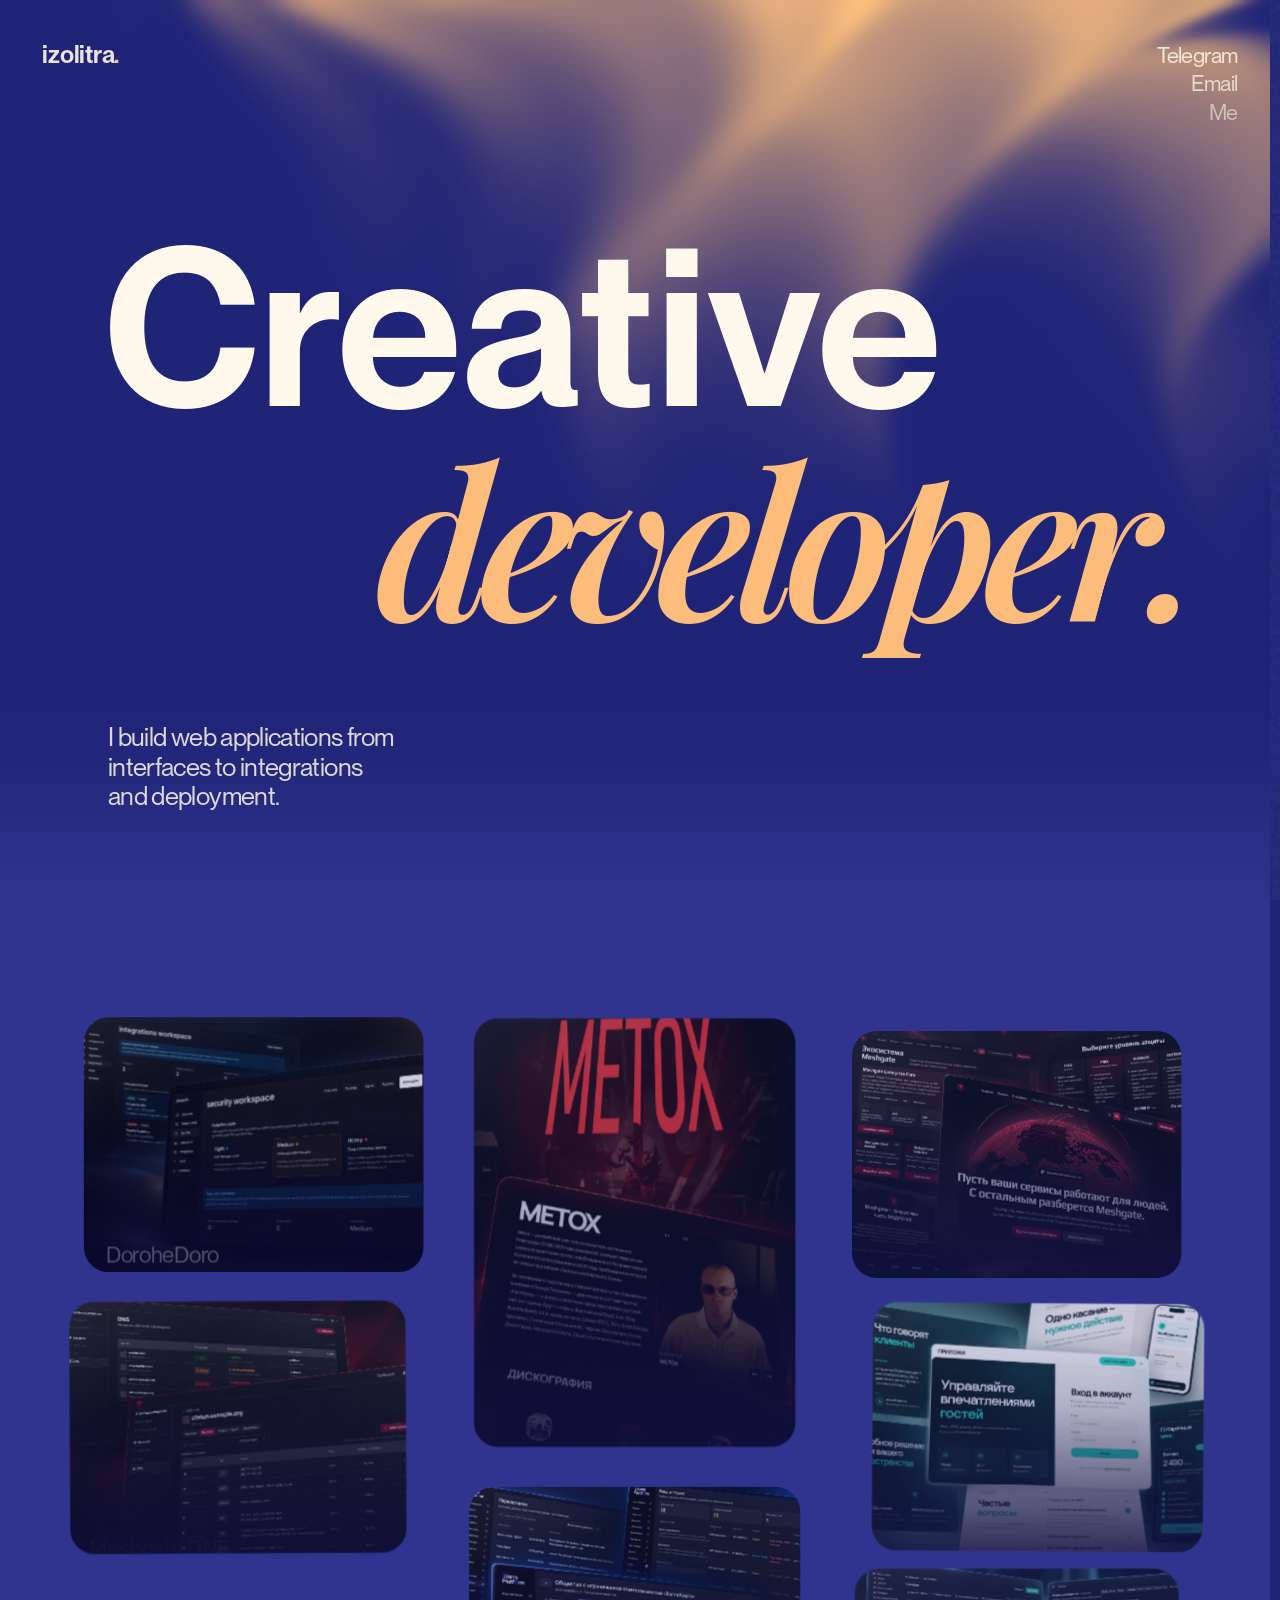
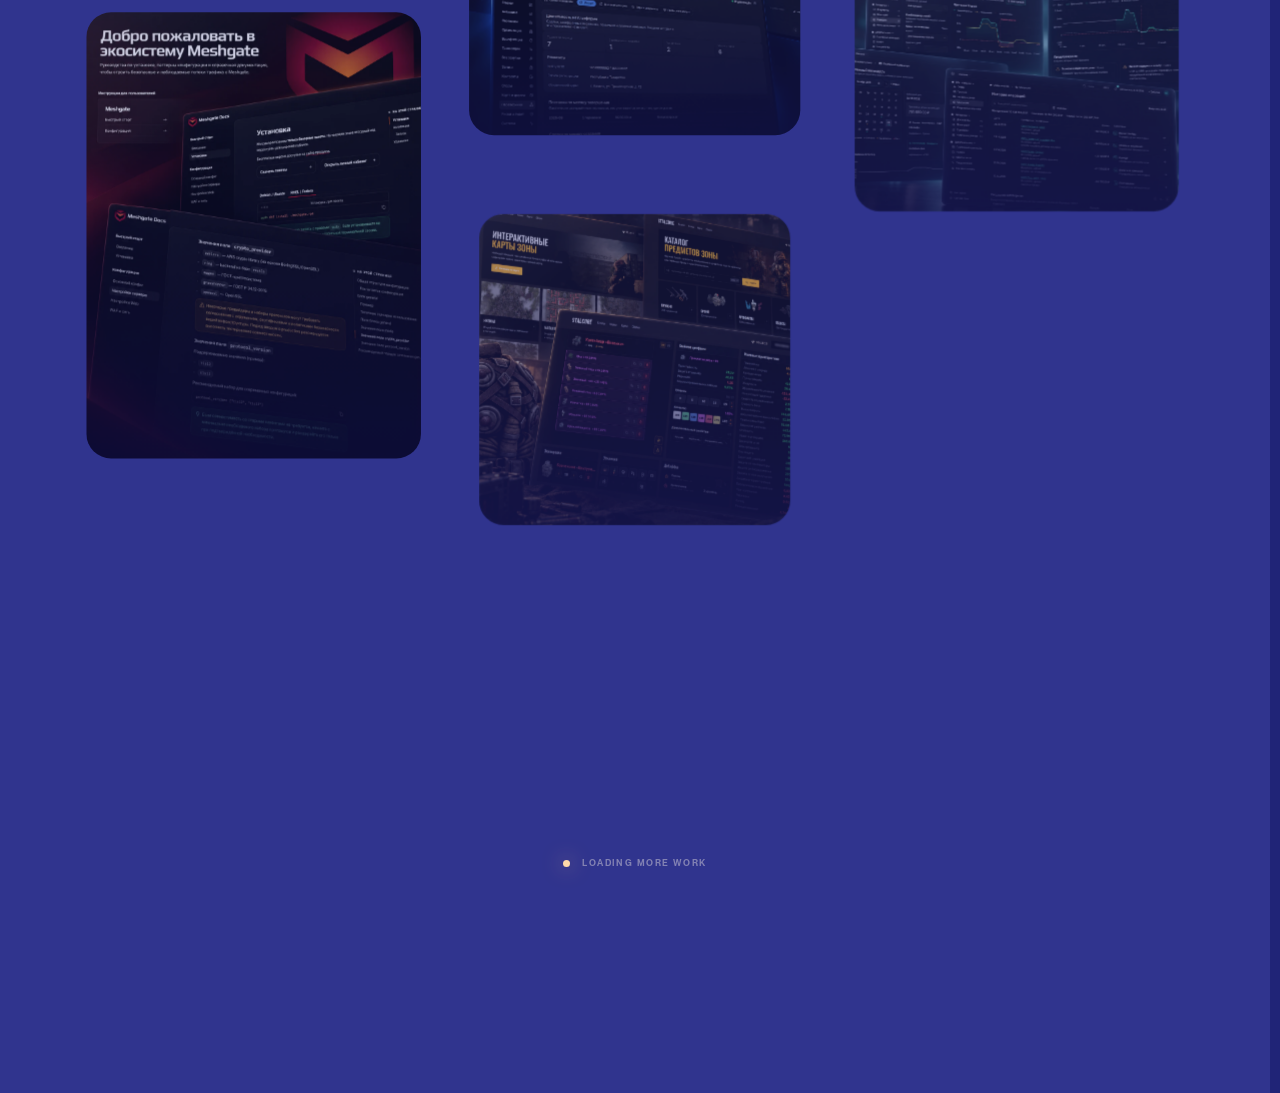
==== index.html @ 6b130da2 "Update portfolio" ====
<!DOCTYPE html><html lang="en" data-theme="electric" class="ppneuemontreal_38986345-module__sjLx-G__variable playfair_display_5042e436-module__AAH8Pq__variable h-full bg-[var(--color-hero-background)] text-[var(--color-body-text)] antialiased [scrollbar-gutter:stable] [font-family:var(--font-pp-neue-montreal),Arial,sans-serif]"><head><meta charSet="utf-8"/><meta name="viewport" content="width=device-width, initial-scale=1, viewport-fit=cover"/><link rel="preload" href="/_next/static/media/35161b7740c25d33-s.p.0izitdbyxo4j2.woff2" as="font" crossorigin="" type="font/woff2"/><link rel="preload" href="/_next/static/media/70e3db2de7f94926-s.p.39pl-v7c3qrze.woff2" as="font" crossorigin="" type="font/woff2"/><link rel="preload" href="/_next/static/media/PPNeueMontreal_Regular-s.p.27e8_0-jh6uhl.otf" as="font" crossorigin="" type="font/otf"/><link rel="preload" href="/_next/static/media/PPNeueMontreal_Semibold-s.p.21-mvfyq346aq.otf" as="font" crossorigin="" type="font/otf"/><link rel="stylesheet" href="/_next/static/chunks/35f-9u5_dv7sr.css" data-precedence="next"/><link rel="stylesheet" href="/_next/static/chunks/1ae_goxzy9fo_.css" data-precedence="next"/><link rel="preload" as="script" fetchPriority="low" href="/_next/static/chunks/0iq1i69206cyl.js"/><script src="/_next/static/chunks/27jktro2p5rq9.js" async=""></script><script src="/_next/static/chunks/082obv3v03b-9.js" async=""></script><script src="/_next/static/chunks/3peubv2924kx4.js" async=""></script><script src="/_next/static/chunks/turbopack-2lg1g6kbsfm0x.js" async=""></script><script src="/_next/static/chunks/1apdz4m9qkvf7.js" async=""></script><script src="/_next/static/chunks/1r31ijps__dlw.js" async=""></script><script src="/_next/static/chunks/14mrh2-p_w84d.js" async=""></script><script src="/_next/static/chunks/3lc1lsztnzqy-.js" async=""></script><meta name="next-size-adjust" content=""/><title>izolitra</title><meta name="description" content="WebGL2 liquid wave portfolio"/><meta property="og:title" content="izolitra"/><meta property="og:description" content="WebGL2 liquid wave portfolio"/><meta property="og:site_name" content="izolitra"/><meta property="og:image" content="https://izolitra.github.io/opengraph.png"/><meta property="og:image:width" content="1731"/><meta property="og:image:height" content="909"/><meta property="og:image:alt" content="izolitra — Creative developer"/><meta property="og:type" content="website"/><meta name="twitter:card" content="summary_large_image"/><meta name="twitter:title" content="izolitra"/><meta name="twitter:description" content="WebGL2 liquid wave portfolio"/><meta name="twitter:image" content="https://izolitra.github.io/opengraph.png"/><link rel="icon" href="/favicon.ico?favicon.3dc3qcfn6zd1x.ico" sizes="48x48" type="image/x-icon"/><script>
  (() => {
    const themes = ["graphite", "obsidian", "ember", "radioactive", "lagoon", "electric"];
    let theme = "electric";

    try {
      const storedTheme = window.localStorage.getItem("portfolio-theme");
      if (storedTheme && themes.includes(storedTheme)) theme = storedTheme;
    } catch {}

    document.documentElement.dataset.theme = theme;
  })();
</script><script id="yandex-metrika">
  (function(m,e,t,r,i,k,a){
    m[i]=m[i]||function(){(m[i].a=m[i].a||[]).push(arguments)};
    m[i].l=1*new Date();
    for (var j = 0; j < document.scripts.length; j++) {
      if (document.scripts[j].src === r) return;
    }
    k=e.createElement(t),a=e.getElementsByTagName(t)[0],k.async=1,k.src=r,a.parentNode.insertBefore(k,a)
  })(window, document, 'script', 'https://mc.yandex.ru/metrika/tag.js?id=113701196', 'ym');

  ym(113701196, 'init', {
    ssr: true,
    webvisor: true,
    clickmap: true,
    accurateTrackBounce: true,
    trackLinks: true
  });
</script><script src="/_next/static/chunks/0cz1d0mv5g_q7.js" noModule=""></script></head><body class="m-0 min-h-full overflow-x-hidden bg-[var(--color-page-background)]"><div hidden=""><!--$--><!--/$--></div><noscript><div><img src="https://mc.yandex.ru/watch/113701196" style="position:absolute;left:-9999px" alt=""/></div></noscript><!--$!--><template data-dgst="BAILOUT_TO_CLIENT_SIDE_RENDERING"></template><!--/$--><div class="pointer-events-none fixed inset-0 z-0 bg-[url(&#x27;/noise.svg&#x27;)] opacity-10 mix-blend-overlay" aria-hidden="true"></div><main class="relative z-0 "><section id="top" class="hero relative block! overflow-hidden bg-[var(--color-hero-background)] p-0! min-h-svh"><canvas id="liquid-gradient" class="pointer-events-none absolute inset-0 z-0 block h-full w-full max-[767px]:inset-auto max-[767px]:top-0 max-[767px]:left-1/2 max-[767px]:h-full max-[767px]:w-[max(100%,125svh)] max-[767px]:-translate-x-1/2" aria-hidden="true"></canvas><div aria-hidden="true" class="pointer-events-none absolute inset-x-0 bottom-0 z-[1] h-[clamp(140px,22vh,240px)]" style="background:linear-gradient(to bottom, transparent 0%, color-mix(in srgb, var(--color-page-background) 35%, transparent) 45%, var(--color-page-background) 100%)"></div><header class="theme-vt-header fixed inset-x-0 top-0 z-[100] flex items-start justify-between gap-4 pt-[max(clamp(24px,3.3vw,58px),calc(env(safe-area-inset-top)_+_10px))] pr-[max(clamp(22px,3.3vw,58px),calc(env(safe-area-inset-right)_+_10px))] pb-[clamp(24px,3.3vw,58px)] pl-[max(clamp(22px,3.3vw,58px),calc(env(safe-area-inset-left)_+_10px))] max-[640px]:pt-[max(18px,calc(env(safe-area-inset-top)_+_10px))] max-[640px]:pr-[max(18px,calc(env(safe-area-inset-right)_+_10px))] max-[640px]:pb-[18px] max-[640px]:pl-[max(18px,calc(env(safe-area-inset-left)_+_10px))] max-[420px]:pt-[max(14px,calc(env(safe-area-inset-top)_+_10px))] max-[420px]:pr-[max(14px,calc(env(safe-area-inset-right)_+_10px))] max-[420px]:pb-[14px] max-[420px]:pl-[max(14px,calc(env(safe-area-inset-left)_+_10px))]"><a aria-label="izolitra — back to top" class="   relative z-[1]   inline-flex items-start   whitespace-nowrap      [font-family:var(--font-pp-neue-montreal)]   text-[clamp(23px,1.9vw,29px)]   max-[767px]:text-[25px]   font-semibold   leading-[1.05]   tracking-[-0.01em]   text-[var(--color-foreground-90)]      no-underline   [-webkit-tap-highlight-color:transparent]      focus-visible:rounded-sm   focus-visible:outline-2   focus-visible:outline-offset-[6px]   focus-visible:outline-[var(--color-brand-focus)]   " href="#top"><span>izolitra</span><span class="text-[var(--color-accent)]">.</span></a><nav aria-label="Navigation and contact" class="relative z-[1] ml-auto grid w-max grid-cols-[max-content] justify-items-end gap-y-[2px] text-right"><a href="https://t.me/izolitra" target="_blank" rel="noopener noreferrer" aria-label="Telegram: @izolitra" class="   hero-contact-link   block w-max justify-self-end p-0 text-right      [font-family:var(--font-pp-neue-montreal)]   text-[clamp(21px,1.7vw,26px)]   max-[767px]:text-[23px]   font-normal   leading-[1.12]   tracking-[-0.025em]   text-[var(--color-foreground-90)]      transition-colors duration-300   hover:text-[var(--color-foreground)]      focus-visible:text-[var(--color-foreground)]   focus-visible:outline-2   focus-visible:outline-offset-4   focus-visible:outline-[var(--color-accent)]   "><span class="hero-contact-word relative inline-block">Telegram</span></a><div class="relative w-max justify-self-end"><span aria-hidden="true" class="pointer-events-none invisible absolute inset-y-0 right-[calc(100%+12px)] flex w-max items-center gap-1.5 whitespace-nowrap opacity-0 [font-family:var(--font-pp-neue-montreal)] text-[clamp(19px,1.5vw,23px)] font-normal leading-[1.12] tracking-[-0.025em] text-[var(--color-foreground-90)] max-[767px]:text-[21px]">Copied<svg aria-hidden="true" class="size-[18px] shrink-0 text-[#59d98e]" viewBox="0 0 24 24" fill="none"><path d="M4.5 12.5 9.5 17.5 19.5 6.5" stroke="currentColor" stroke-width="2.5" stroke-linecap="round" stroke-linejoin="round"></path></svg></span><button type="button" aria-label="Copy email yaroslavkurinnoy@mail.ru" class="   hero-contact-link   block w-max cursor-pointer   justify-self-end p-0 text-right      [font-family:var(--font-pp-neue-montreal)]   text-[clamp(21px,1.7vw,26px)]   max-[767px]:text-[23px]   font-normal   leading-[1.12]   tracking-[-0.025em]   text-[var(--color-foreground-90)]      transition-colors duration-300   hover:text-[var(--color-foreground)]      focus-visible:text-[var(--color-foreground)]   focus-visible:outline-2   focus-visible:outline-offset-4   focus-visible:outline-[var(--color-accent)]   "><span class="hero-contact-word relative inline-block">Email</span><span role="status" class="sr-only"></span></button></div><a class="   hero-contact-link   block w-max cursor-pointer   justify-self-end p-0 text-right      [font-family:var(--font-pp-neue-montreal)]   text-[clamp(21px,1.7vw,26px)]   max-[767px]:text-[23px]   font-normal   leading-[1.12]   tracking-[-0.025em]   text-[var(--color-foreground-90)]      transition-colors duration-300   hover:text-[var(--color-foreground)]      focus-visible:text-[var(--color-foreground)]   focus-visible:outline-2   focus-visible:outline-offset-4   focus-visible:outline-[var(--color-accent)]   " href="/me"><span class="hero-contact-word relative inline-block">Me</span></a></nav></header><style>
            .hero-contact-word::after { content: ""; position: absolute; right: 0; bottom: 0; left: 0; height: 1px; background: var(--color-accent); transform: scaleX(0); transform-origin: left center; transition: transform 300ms ease; pointer-events: none; }
            .hero-contact-link:hover .hero-contact-word::after,
            .hero-contact-link:focus-visible .hero-contact-word::after { transform: scaleX(1); }
            @media (prefers-reduced-motion: reduce) { .hero-contact-word::after { transition: none; } }
            @media (max-width: 767px) {
              .theme-vt-header a, .theme-vt-header button, .theme-trigger { text-shadow: 0 0 20px rgb(var(--rgb-shadow) / 0.5), 0 0 40px rgb(var(--rgb-shadow) / 0.25); }
              .me-page .me-intro { text-shadow: 0 2px 24px rgb(var(--rgb-shadow) / 0.28), 0 0 44px rgb(var(--rgb-shadow) / 0.16); }
              .theme-trigger svg { filter: drop-shadow(0 0 12px rgb(var(--rgb-shadow) / 0.45)); }
            }
          </style><div class="theme-vt-hero-copy pointer-events-none absolute inset-0 z-20 h-svh w-full text-left hero-short:relative hero-short:inset-auto hero-short:flex hero-short:h-auto hero-short:min-h-svh hero-short:flex-col hero-short:px-[6%] hero-short:pt-[max(110px,calc(env(safe-area-inset-top)_+_96px))] hero-short:pb-12"><h1 class="absolute inset-0 m-0 font-bold leading-[0.96] select-none max-[640px]:text-center hero-short:relative hero-short:inset-auto hero-short:mt-5 hero-short:flex hero-short:w-full hero-short:flex-col hero-short:items-center"><span class="absolute top-[23%] left-[8.1%] block whitespace-nowrap text-[clamp(94px,17.25vw,253px)] font-semibold leading-[1.09] text-[var(--color-heading)] min-[641px]:max-[1023px]:text-[clamp(129px,17.25vw,184px)] max-[640px]:top-[31%] max-[640px]:left-1/2 max-[640px]:-translate-x-1/2 max-[640px]:text-[clamp(56px,19vw,114px)] hero-short:relative hero-short:top-auto hero-short:left-auto hero-short:translate-x-0 hero-short:text-[clamp(56px,18vw,110px)]"><span class="block">Creative</span></span><em class="absolute top-[47.5%] right-[5.1%] block whitespace-nowrap px-[0.08em] pb-[0.10em] text-[clamp(90px,16.1vw,242px)] font-semibold italic leading-[1.05] tracking-[-0.062em] text-[var(--color-accent)] [font-family:var(--font-playfair)] min-[641px]:max-[1023px]:text-[clamp(123px,16.1vw,173px)] max-[640px]:top-[calc(31%_+_21vw)] max-[640px]:right-auto max-[640px]:left-1/2 max-[640px]:-translate-x-1/2 max-[640px]:text-[clamp(72px,21vw,129px)] hero-short:relative hero-short:top-auto hero-short:right-auto hero-short:left-auto hero-short:mt-[-0.12em] hero-short:self-center hero-short:translate-x-0 hero-short:text-[clamp(58px,16vw,100px)]"><span class="block">developer.</span></em></h1><p class="   absolute bottom-[10%] left-[8.5%] z-20 m-0   max-w-[min(360px,82vw)]      [font-family:var(--font-pp-neue-montreal)]   text-[clamp(23px,2vw,28px)]   font-normal   leading-[1.16]   tracking-[-0.025em]   text-[var(--color-foreground-90)]   [text-wrap:balance]      max-[640px]:top-[calc(31%_+_48vw)]   max-[640px]:bottom-auto   max-[640px]:left-1/2   max-[640px]:w-[min(320px,82vw)]   max-[640px]:-translate-x-1/2   max-[640px]:text-center   max-[640px]:text-[clamp(23px,5.8vw,28px)]   max-[640px]:leading-[1.2]      hero-short:relative   hero-short:top-auto   hero-short:bottom-auto   hero-short:left-auto   hero-short:mt-4   hero-short:w-[min(320px,82vw)]   hero-short:self-center   hero-short:translate-x-0   hero-short:text-center   "><span class="block">I build web applications from interfaces to integrations and deployment.</span></p></div></section><section id="showcase" class="theme-vt-showcase relative z-0 isolate w-full overflow-clip bg-[var(--color-page-background)] px-[clamp(24px,6vw,112px)] pt-[clamp(64px,8vw,128px)] pb-[120px] max-[1023px]:px-[clamp(20px,4vw,40px)] max-[1023px]:pt-[clamp(64px,9vw,92px)] max-[1023px]:pb-20 max-[640px]:px-3.5 max-[640px]:pt-14 max-[640px]:pb-16"><div class="relative z-[1] mx-auto flex w-full max-w-[1380px] flex-row items-start gap-[clamp(18px,2.2vw,34px)] max-[1023px]:gap-[clamp(16px,3vw,26px)] max-[640px]:flex-col max-[640px]:gap-4"><div class="flex w-0 min-w-0 flex-1 flex-col gap-[clamp(18px,2.2vw,34px)] max-[1023px]:gap-[clamp(16px,3vw,26px)] max-[640px]:w-full max-[640px]:flex-none max-[640px]:gap-4"><article class="group block w-full max-w-full cursor-pointer select-none focus-visible:outline-2 focus-visible:outline-offset-[6px] focus-visible:outline-[var(--color-accent-focus)] motion-reduce:translate-y-0! motion-reduce:rotate-0! motion-reduce:scale-100! motion-reduce:opacity-100!" data-showcase-card="true" data-side="left" role="button" tabindex="0" aria-label="Открыть галерею проекта «DoroheDoro»"><div class="transition-transform duration-300 ease-out group-hover:scale-[1.02] group-active:scale-[0.98] motion-reduce:transform-none motion-reduce:transition-none"><div data-showcase-media="true" class="relative isolate w-full min-w-0 overflow-hidden rounded-[clamp(14px,1.5vw,26px)] bg-[var(--color-media-background)] shadow-[var(--shadow-card)] [transform-origin:50%_100%] motion-reduce:transform-none! motion-reduce:[clip-path:none]! max-[640px]:rounded-[18px] aspect-[4/3]"><div aria-hidden="true" class="animate-pulse bg-[color-mix(in_srgb,var(--color-media-background)_82%,var(--color-foreground)_18%)] pointer-events-none absolute inset-0 z-0 rounded-[inherit] transition-opacity duration-500 opacity-100"></div><img alt="" draggable="false" loading="lazy" decoding="async" data-nimg="fill" class="z-0 object-cover saturate-[0.82] contrast-[1.06] transition-[opacity,filter] duration-700 ease-[cubic-bezier(0.2,0.8,0.2,1)] group-hover:saturate-100 group-hover:contrast-[1.02] motion-reduce:transition-none opacity-0" style="position:absolute;height:100%;width:100%;left:0;top:0;right:0;bottom:0;color:transparent" src="/showcase/hack/banner.webp"/><div class="pointer-events-none absolute inset-0 z-[1] bg-[image:var(--gradient-card-highlight)]"></div><div class="pointer-events-none absolute inset-0 z-[1] bg-[image:var(--gradient-card-shade)]"></div><div data-showcase-content="true" class="pointer-events-none absolute inset-x-0 bottom-0 z-[2] p-[clamp(20px,2.5vw,40px)] max-[1023px]:p-[clamp(18px,3vw,28px)] max-[640px]:p-5 motion-reduce:transform-none! motion-reduce:opacity-100!"><h3 class="m-0 max-w-[14ch] [font-family:var(--font-pp-neue-montreal)] text-[clamp(21px,1.7vw,26px)] font-normal leading-[1.12] tracking-[-0.025em] text-[var(--color-foreground)] [text-shadow:var(--shadow-card-title)] max-[767px]:text-[23px]">DoroheDoro</h3></div></div></div></article><article class="group block w-full max-w-full cursor-pointer select-none focus-visible:outline-2 focus-visible:outline-offset-[6px] focus-visible:outline-[var(--color-accent-focus)] motion-reduce:translate-y-0! motion-reduce:rotate-0! motion-reduce:scale-100! motion-reduce:opacity-100!" data-showcase-card="true" data-side="left" role="button" tabindex="0" aria-label="Открыть галерею проекта «Meshgate DNS»"><div class="transition-transform duration-300 ease-out group-hover:scale-[1.02] group-active:scale-[0.98] motion-reduce:transform-none motion-reduce:transition-none"><div data-showcase-media="true" class="relative isolate w-full min-w-0 overflow-hidden rounded-[clamp(14px,1.5vw,26px)] bg-[var(--color-media-background)] shadow-[var(--shadow-card)] [transform-origin:50%_100%] motion-reduce:transform-none! motion-reduce:[clip-path:none]! max-[640px]:rounded-[18px] aspect-[4/3]"><div aria-hidden="true" class="animate-pulse bg-[color-mix(in_srgb,var(--color-media-background)_82%,var(--color-foreground)_18%)] pointer-events-none absolute inset-0 z-0 rounded-[inherit] transition-opacity duration-500 opacity-100"></div><img alt="" draggable="false" loading="lazy" decoding="async" data-nimg="fill" class="z-0 object-cover saturate-[0.82] contrast-[1.06] transition-[opacity,filter] duration-700 ease-[cubic-bezier(0.2,0.8,0.2,1)] group-hover:saturate-100 group-hover:contrast-[1.02] motion-reduce:transition-none opacity-0" style="position:absolute;height:100%;width:100%;left:0;top:0;right:0;bottom:0;color:transparent" src="/showcase/MeshgateLK/banner.webp"/><div class="pointer-events-none absolute inset-0 z-[1] bg-[image:var(--gradient-card-highlight)]"></div><div class="pointer-events-none absolute inset-0 z-[1] bg-[image:var(--gradient-card-shade)]"></div><div data-showcase-content="true" class="pointer-events-none absolute inset-x-0 bottom-0 z-[2] p-[clamp(20px,2.5vw,40px)] max-[1023px]:p-[clamp(18px,3vw,28px)] max-[640px]:p-5 motion-reduce:transform-none! motion-reduce:opacity-100!"><h3 class="m-0 max-w-[14ch] [font-family:var(--font-pp-neue-montreal)] text-[clamp(21px,1.7vw,26px)] font-normal leading-[1.12] tracking-[-0.025em] text-[var(--color-foreground)] [text-shadow:var(--shadow-card-title)] max-[767px]:text-[23px]">Meshgate DNS</h3></div></div></div></article></div><div class="flex w-0 min-w-0 flex-1 flex-col gap-[clamp(18px,2.2vw,34px)] max-[1023px]:gap-[clamp(16px,3vw,26px)] max-[640px]:w-full max-[640px]:flex-none max-[640px]:gap-4"><article class="group block w-full max-w-full cursor-pointer select-none focus-visible:outline-2 focus-visible:outline-offset-[6px] focus-visible:outline-[var(--color-accent-focus)] motion-reduce:translate-y-0! motion-reduce:rotate-0! motion-reduce:scale-100! motion-reduce:opacity-100!" data-showcase-card="true" data-side="right" role="button" tabindex="0" aria-label="Открыть галерею проекта «Metox»"><div class="transition-transform duration-300 ease-out group-hover:scale-[1.02] group-active:scale-[0.98] motion-reduce:transform-none motion-reduce:transition-none"><div data-showcase-media="true" class="relative isolate w-full min-w-0 overflow-hidden rounded-[clamp(14px,1.5vw,26px)] bg-[var(--color-media-background)] shadow-[var(--shadow-card)] [transform-origin:50%_100%] motion-reduce:transform-none! motion-reduce:[clip-path:none]! max-[640px]:rounded-[18px] aspect-[3/4]"><div aria-hidden="true" class="animate-pulse bg-[color-mix(in_srgb,var(--color-media-background)_82%,var(--color-foreground)_18%)] pointer-events-none absolute inset-0 z-0 rounded-[inherit] transition-opacity duration-500 opacity-100"></div><img alt="" draggable="false" loading="lazy" decoding="async" data-nimg="fill" class="z-0 object-cover saturate-[0.82] contrast-[1.06] transition-[opacity,filter] duration-700 ease-[cubic-bezier(0.2,0.8,0.2,1)] group-hover:saturate-100 group-hover:contrast-[1.02] motion-reduce:transition-none opacity-0" style="position:absolute;height:100%;width:100%;left:0;top:0;right:0;bottom:0;color:transparent" src="/showcase/Metox/banner.webp"/><div class="pointer-events-none absolute inset-0 z-[1] bg-[image:var(--gradient-card-highlight)]"></div><div class="pointer-events-none absolute inset-0 z-[1] bg-[image:var(--gradient-card-shade)]"></div><div data-showcase-content="true" class="pointer-events-none absolute inset-x-0 bottom-0 z-[2] p-[clamp(20px,2.5vw,40px)] max-[1023px]:p-[clamp(18px,3vw,28px)] max-[640px]:p-5 motion-reduce:transform-none! motion-reduce:opacity-100!"><h3 class="m-0 max-w-[14ch] [font-family:var(--font-pp-neue-montreal)] text-[clamp(21px,1.7vw,26px)] font-normal leading-[1.12] tracking-[-0.025em] text-[var(--color-foreground)] [text-shadow:var(--shadow-card-title)] max-[767px]:text-[23px]">Metox</h3></div></div></div></article><article class="group block w-full max-w-full cursor-pointer select-none focus-visible:outline-2 focus-visible:outline-offset-[6px] focus-visible:outline-[var(--color-accent-focus)] motion-reduce:translate-y-0! motion-reduce:rotate-0! motion-reduce:scale-100! motion-reduce:opacity-100!" data-showcase-card="true" data-side="right" role="button" tabindex="0" aria-label="Открыть галерею проекта «Trans Platform»"><div class="transition-transform duration-300 ease-out group-hover:scale-[1.02] group-active:scale-[0.98] motion-reduce:transform-none motion-reduce:transition-none"><div data-showcase-media="true" class="relative isolate w-full min-w-0 overflow-hidden rounded-[clamp(14px,1.5vw,26px)] bg-[var(--color-media-background)] shadow-[var(--shadow-card)] [transform-origin:50%_100%] motion-reduce:transform-none! motion-reduce:[clip-path:none]! max-[640px]:rounded-[18px] aspect-[4/3]"><div aria-hidden="true" class="animate-pulse bg-[color-mix(in_srgb,var(--color-media-background)_82%,var(--color-foreground)_18%)] pointer-events-none absolute inset-0 z-0 rounded-[inherit] transition-opacity duration-500 opacity-100"></div><img alt="" draggable="false" loading="lazy" decoding="async" data-nimg="fill" class="z-0 object-cover saturate-[0.82] contrast-[1.06] transition-[opacity,filter] duration-700 ease-[cubic-bezier(0.2,0.8,0.2,1)] group-hover:saturate-100 group-hover:contrast-[1.02] motion-reduce:transition-none opacity-0" style="position:absolute;height:100%;width:100%;left:0;top:0;right:0;bottom:0;color:transparent" src="/showcase/TransPlatform/banner.webp"/><div class="pointer-events-none absolute inset-0 z-[1] bg-[image:var(--gradient-card-highlight)]"></div><div class="pointer-events-none absolute inset-0 z-[1] bg-[image:var(--gradient-card-shade)]"></div><div data-showcase-content="true" class="pointer-events-none absolute inset-x-0 bottom-0 z-[2] p-[clamp(20px,2.5vw,40px)] max-[1023px]:p-[clamp(18px,3vw,28px)] max-[640px]:p-5 motion-reduce:transform-none! motion-reduce:opacity-100!"><h3 class="m-0 max-w-[14ch] [font-family:var(--font-pp-neue-montreal)] text-[clamp(21px,1.7vw,26px)] font-normal leading-[1.12] tracking-[-0.025em] text-[var(--color-foreground)] [text-shadow:var(--shadow-card-title)] max-[767px]:text-[23px]">Trans Platform</h3></div></div></div></article></div><div class="flex w-0 min-w-0 flex-1 flex-col gap-[clamp(18px,2.2vw,34px)] max-[1023px]:gap-[clamp(16px,3vw,26px)] max-[640px]:w-full max-[640px]:flex-none max-[640px]:gap-4"><article class="group block w-full max-w-full cursor-pointer select-none focus-visible:outline-2 focus-visible:outline-offset-[6px] focus-visible:outline-[var(--color-accent-focus)] motion-reduce:translate-y-0! motion-reduce:rotate-0! motion-reduce:scale-100! motion-reduce:opacity-100!" data-showcase-card="true" data-side="right" role="button" tabindex="0" aria-label="Открыть галерею проекта «Meshgate Website»"><div class="transition-transform duration-300 ease-out group-hover:scale-[1.02] group-active:scale-[0.98] motion-reduce:transform-none motion-reduce:transition-none"><div data-showcase-media="true" class="relative isolate w-full min-w-0 overflow-hidden rounded-[clamp(14px,1.5vw,26px)] bg-[var(--color-media-background)] shadow-[var(--shadow-card)] [transform-origin:50%_100%] motion-reduce:transform-none! motion-reduce:[clip-path:none]! max-[640px]:rounded-[18px] aspect-[4/3]"><div aria-hidden="true" class="animate-pulse bg-[color-mix(in_srgb,var(--color-media-background)_82%,var(--color-foreground)_18%)] pointer-events-none absolute inset-0 z-0 rounded-[inherit] transition-opacity duration-500 opacity-100"></div><img alt="" draggable="false" loading="lazy" decoding="async" data-nimg="fill" class="z-0 object-cover saturate-[0.82] contrast-[1.06] transition-[opacity,filter] duration-700 ease-[cubic-bezier(0.2,0.8,0.2,1)] group-hover:saturate-100 group-hover:contrast-[1.02] motion-reduce:transition-none opacity-0" style="position:absolute;height:100%;width:100%;left:0;top:0;right:0;bottom:0;color:transparent" src="/showcase/meshgateLanding/banner.webp"/><div class="pointer-events-none absolute inset-0 z-[1] bg-[image:var(--gradient-card-highlight)]"></div><div class="pointer-events-none absolute inset-0 z-[1] bg-[image:var(--gradient-card-shade)]"></div><div data-showcase-content="true" class="pointer-events-none absolute inset-x-0 bottom-0 z-[2] p-[clamp(20px,2.5vw,40px)] max-[1023px]:p-[clamp(18px,3vw,28px)] max-[640px]:p-5 motion-reduce:transform-none! motion-reduce:opacity-100!"><h3 class="m-0 max-w-[14ch] [font-family:var(--font-pp-neue-montreal)] text-[clamp(21px,1.7vw,26px)] font-normal leading-[1.12] tracking-[-0.025em] text-[var(--color-foreground)] [text-shadow:var(--shadow-card-title)] max-[767px]:text-[23px]">Meshgate Website</h3></div></div></div></article><article class="group block w-full max-w-full cursor-pointer select-none focus-visible:outline-2 focus-visible:outline-offset-[6px] focus-visible:outline-[var(--color-accent-focus)] motion-reduce:translate-y-0! motion-reduce:rotate-0! motion-reduce:scale-100! motion-reduce:opacity-100!" data-showcase-card="true" data-side="right" role="button" tabindex="0" aria-label="Открыть галерею проекта «Priloji»"><div class="transition-transform duration-300 ease-out group-hover:scale-[1.02] group-active:scale-[0.98] motion-reduce:transform-none motion-reduce:transition-none"><div data-showcase-media="true" class="relative isolate w-full min-w-0 overflow-hidden rounded-[clamp(14px,1.5vw,26px)] bg-[var(--color-media-background)] shadow-[var(--shadow-card)] [transform-origin:50%_100%] motion-reduce:transform-none! motion-reduce:[clip-path:none]! max-[640px]:rounded-[18px] aspect-[4/3]"><div aria-hidden="true" class="animate-pulse bg-[color-mix(in_srgb,var(--color-media-background)_82%,var(--color-foreground)_18%)] pointer-events-none absolute inset-0 z-0 rounded-[inherit] transition-opacity duration-500 opacity-100"></div><img alt="" draggable="false" loading="lazy" decoding="async" data-nimg="fill" class="z-0 object-cover saturate-[0.82] contrast-[1.06] transition-[opacity,filter] duration-700 ease-[cubic-bezier(0.2,0.8,0.2,1)] group-hover:saturate-100 group-hover:contrast-[1.02] motion-reduce:transition-none opacity-0" style="position:absolute;height:100%;width:100%;left:0;top:0;right:0;bottom:0;color:transparent" src="/showcase/Приложи/banner.webp"/><div class="pointer-events-none absolute inset-0 z-[1] bg-[image:var(--gradient-card-highlight)]"></div><div class="pointer-events-none absolute inset-0 z-[1] bg-[image:var(--gradient-card-shade)]"></div><div data-showcase-content="true" class="pointer-events-none absolute inset-x-0 bottom-0 z-[2] p-[clamp(20px,2.5vw,40px)] max-[1023px]:p-[clamp(18px,3vw,28px)] max-[640px]:p-5 motion-reduce:transform-none! motion-reduce:opacity-100!"><h3 class="m-0 max-w-[14ch] [font-family:var(--font-pp-neue-montreal)] text-[clamp(21px,1.7vw,26px)] font-normal leading-[1.12] tracking-[-0.025em] text-[var(--color-foreground)] [text-shadow:var(--shadow-card-title)] max-[767px]:text-[23px]">Priloji</h3></div></div></div></article></div></div><div class="relative z-[1] flex min-h-[220px] items-center justify-center gap-3 text-[9px] font-extrabold tracking-[0.16em] text-[var(--color-foreground-40)] uppercase max-[1023px]:text-xs max-[640px]:min-h-36 max-[640px]:text-sm" aria-live="polite"><span class="size-[7px] animate-pulse rounded-full bg-[var(--color-accent-focus)] shadow-[var(--shadow-loading-dot)]"></span>Loading more work</div></section><div class="works__veil pointer-events-none invisible fixed inset-x-0 top-0 bottom-0 z-[1] overflow-hidden" aria-hidden="true"><div class="works__veil-zone absolute inset-x-0 top-0" data-side="top"><div class="works__veil-layer absolute inset-0"></div><div class="works__veil-layer absolute inset-0"></div><div class="works__veil-layer absolute inset-0"></div><div class="works__veil-layer absolute inset-0"></div><div class="works__veil-layer absolute inset-0"></div><div class="works__veil-layer absolute inset-0"></div></div><div class="works__veil-zone absolute inset-x-0 bottom-0" data-side="bottom"><div class="works__veil-layer absolute inset-0"></div><div class="works__veil-layer absolute inset-0"></div><div class="works__veil-layer absolute inset-0"></div><div class="works__veil-layer absolute inset-0"></div><div class="works__veil-layer absolute inset-0"></div><div class="works__veil-layer absolute inset-0"></div></div></div></main><!--$--><!--/$--><div class="theme-vt-panel fixed right-[max(clamp(22px,3.3vw,58px),calc(env(safe-area-inset-right)_+_10px))] bottom-[max(clamp(12px,1.2vw,20px),calc(env(safe-area-inset-bottom)_+_8px))] z-[100] max-[640px]:right-[max(18px,calc(env(safe-area-inset-right)_+_10px))] max-[420px]:right-[max(14px,calc(env(safe-area-inset-right)_+_10px))]"><style>
        .theme-trigger-word::after { content: ""; position: absolute; right: 0; bottom: 0; left: 0; height: 1px; background: var(--color-accent); transform: scaleX(0); transform-origin: left center; transition: transform 300ms ease; pointer-events: none; }
        .theme-trigger[aria-expanded="true"] { color: var(--color-foreground); }
        .theme-trigger:hover .theme-trigger-word::after,
        .theme-trigger:focus-visible .theme-trigger-word::after,
        .theme-trigger[aria-expanded="true"] .theme-trigger-word::after { transform: scaleX(1); }
        @media (prefers-reduced-motion: reduce) { .theme-trigger-word::after { transition: none; } }
      </style><aside id="theme-picker" aria-label="Выбор цветовой темы" aria-hidden="true" style="opacity:0;visibility:hidden;transform:translate3d(0, 12px, 0)" class="absolute bottom-[calc(100%+8px)] left-1/2 -ml-[70px] max-[767px]:right-0 max-[767px]:left-auto max-[767px]:ml-0 flex max-h-[calc(100dvh-96px)] w-[140px] flex-col gap-2.5 overflow-y-auto rounded-[20px] bg-[var(--color-panel-dropdown-background)] px-3 py-3 shadow-[var(--shadow-panel)] overscroll-contain will-change-[transform,opacity] pointer-events-none"><button type="button" tabindex="-1" aria-label="Включить тему Slate" aria-pressed="false" title="Slate" class="group flex w-full cursor-pointer appearance-none items-center justify-between gap-1 whitespace-nowrap bg-transparent p-0 text-left text-[21px] font-normal leading-[1.3] tracking-[-0.04em] [font-family:Arial,Helvetica,sans-serif] transition-colors duration-200 hover:text-[var(--color-foreground-90)] focus-visible:rounded-sm focus-visible:outline-2 focus-visible:outline-offset-2 focus-visible:outline-[var(--color-accent-focus)] text-[var(--color-foreground-75)]"><span class="origin-left transition-transform duration-200 ease-out motion-safe:group-hover:scale-[1.04] motion-safe:group-focus-visible:scale-[1.04] motion-reduce:transition-none">Slate</span><span aria-hidden="true" class="pointer-events-none relative block size-[18px] shrink-0 rounded-full border border-[var(--color-border-subtle)] transition-transform duration-200 ease-out motion-safe:group-hover:scale-[1.04] motion-safe:group-focus-visible:scale-[1.04] motion-reduce:transition-none "><span class="absolute inset-px rounded-full [clip-path:circle(50%)]" style="background:var(--theme-swatch-graphite)"></span></span></button><button type="button" tabindex="-1" aria-label="Включить тему Onyx" aria-pressed="false" title="Onyx" class="group flex w-full cursor-pointer appearance-none items-center justify-between gap-1 whitespace-nowrap bg-transparent p-0 text-left text-[21px] font-normal leading-[1.3] tracking-[-0.04em] [font-family:Arial,Helvetica,sans-serif] transition-colors duration-200 hover:text-[var(--color-foreground-90)] focus-visible:rounded-sm focus-visible:outline-2 focus-visible:outline-offset-2 focus-visible:outline-[var(--color-accent-focus)] text-[var(--color-foreground-75)]"><span class="origin-left transition-transform duration-200 ease-out motion-safe:group-hover:scale-[1.04] motion-safe:group-focus-visible:scale-[1.04] motion-reduce:transition-none">Onyx</span><span aria-hidden="true" class="pointer-events-none relative block size-[18px] shrink-0 rounded-full border border-[var(--color-border-subtle)] transition-transform duration-200 ease-out motion-safe:group-hover:scale-[1.04] motion-safe:group-focus-visible:scale-[1.04] motion-reduce:transition-none "><span class="absolute inset-px rounded-full [clip-path:circle(50%)]" style="background:var(--theme-swatch-obsidian)"></span></span></button><button type="button" tabindex="-1" aria-label="Включить тему Ember" aria-pressed="false" title="Ember" class="group flex w-full cursor-pointer appearance-none items-center justify-between gap-1 whitespace-nowrap bg-transparent p-0 text-left text-[21px] font-normal leading-[1.3] tracking-[-0.04em] [font-family:Arial,Helvetica,sans-serif] transition-colors duration-200 hover:text-[var(--color-foreground-90)] focus-visible:rounded-sm focus-visible:outline-2 focus-visible:outline-offset-2 focus-visible:outline-[var(--color-accent-focus)] text-[var(--color-foreground-75)]"><span class="origin-left transition-transform duration-200 ease-out motion-safe:group-hover:scale-[1.04] motion-safe:group-focus-visible:scale-[1.04] motion-reduce:transition-none">Ember</span><span aria-hidden="true" class="pointer-events-none relative block size-[18px] shrink-0 rounded-full border border-[var(--color-border-subtle)] transition-transform duration-200 ease-out motion-safe:group-hover:scale-[1.04] motion-safe:group-focus-visible:scale-[1.04] motion-reduce:transition-none "><span class="absolute inset-px rounded-full [clip-path:circle(50%)]" style="background:var(--theme-swatch-ember)"></span></span></button><button type="button" tabindex="-1" aria-label="Включить тему Neon" aria-pressed="false" title="Neon" class="group flex w-full cursor-pointer appearance-none items-center justify-between gap-1 whitespace-nowrap bg-transparent p-0 text-left text-[21px] font-normal leading-[1.3] tracking-[-0.04em] [font-family:Arial,Helvetica,sans-serif] transition-colors duration-200 hover:text-[var(--color-foreground-90)] focus-visible:rounded-sm focus-visible:outline-2 focus-visible:outline-offset-2 focus-visible:outline-[var(--color-accent-focus)] text-[var(--color-foreground-75)]"><span class="origin-left transition-transform duration-200 ease-out motion-safe:group-hover:scale-[1.04] motion-safe:group-focus-visible:scale-[1.04] motion-reduce:transition-none">Neon</span><span aria-hidden="true" class="pointer-events-none relative block size-[18px] shrink-0 rounded-full border border-[var(--color-border-subtle)] transition-transform duration-200 ease-out motion-safe:group-hover:scale-[1.04] motion-safe:group-focus-visible:scale-[1.04] motion-reduce:transition-none "><span class="absolute inset-px rounded-full [clip-path:circle(50%)]" style="background:var(--theme-swatch-radioactive)"></span></span></button><button type="button" tabindex="-1" aria-label="Включить тему Aqua" aria-pressed="false" title="Aqua" class="group flex w-full cursor-pointer appearance-none items-center justify-between gap-1 whitespace-nowrap bg-transparent p-0 text-left text-[21px] font-normal leading-[1.3] tracking-[-0.04em] [font-family:Arial,Helvetica,sans-serif] transition-colors duration-200 hover:text-[var(--color-foreground-90)] focus-visible:rounded-sm focus-visible:outline-2 focus-visible:outline-offset-2 focus-visible:outline-[var(--color-accent-focus)] text-[var(--color-foreground-75)]"><span class="origin-left transition-transform duration-200 ease-out motion-safe:group-hover:scale-[1.04] motion-safe:group-focus-visible:scale-[1.04] motion-reduce:transition-none">Aqua</span><span aria-hidden="true" class="pointer-events-none relative block size-[18px] shrink-0 rounded-full border border-[var(--color-border-subtle)] transition-transform duration-200 ease-out motion-safe:group-hover:scale-[1.04] motion-safe:group-focus-visible:scale-[1.04] motion-reduce:transition-none "><span class="absolute inset-px rounded-full [clip-path:circle(50%)]" style="background:var(--theme-swatch-lagoon)"></span></span></button><button type="button" tabindex="-1" aria-label="Включить тему Volt" aria-pressed="true" title="Volt" class="group flex w-full cursor-pointer appearance-none items-center justify-between gap-1 whitespace-nowrap bg-transparent p-0 text-left text-[21px] font-normal leading-[1.3] tracking-[-0.04em] [font-family:Arial,Helvetica,sans-serif] transition-colors duration-200 hover:text-[var(--color-foreground-90)] focus-visible:rounded-sm focus-visible:outline-2 focus-visible:outline-offset-2 focus-visible:outline-[var(--color-accent-focus)] text-[var(--color-foreground-90)]"><span class="origin-left transition-transform duration-200 ease-out motion-safe:group-hover:scale-[1.04] motion-safe:group-focus-visible:scale-[1.04] motion-reduce:transition-none">Volt</span><span aria-hidden="true" class="pointer-events-none relative block size-[18px] shrink-0 rounded-full border border-[var(--color-border-subtle)] transition-transform duration-200 ease-out motion-safe:group-hover:scale-[1.04] motion-safe:group-focus-visible:scale-[1.04] motion-reduce:transition-none outline-2 outline-offset-2 outline-[var(--color-foreground-80)]"><span class="absolute inset-px rounded-full [clip-path:circle(50%)]" style="background:var(--theme-swatch-electric)"></span></span></button></aside><button type="button" aria-label="Выбрать цветовую тему" aria-expanded="false" aria-controls="theme-picker" class=" theme-trigger relative inline-block cursor-pointer whitespace-nowrap p-0 text-right  [font-family:var(--font-pp-neue-montreal)] text-[clamp(21px,1.7vw,26px)] max-[767px]:text-[23px] font-normal leading-[1.12] tracking-[-0.025em] text-[var(--color-foreground-90)]  transition-colors duration-300 hover:text-[var(--color-foreground)]  focus-visible:text-[var(--color-foreground)] focus-visible:outline-2 focus-visible:outline-offset-4 focus-visible:outline-[var(--color-accent)] "><span class="theme-trigger-word relative inline-flex items-center gap-1">Themes<svg aria-hidden="true" focusable="false" class="size-[18px] shrink-0" viewBox="0 0 24 24" fill="none" stroke="currentColor" stroke-width="3" stroke-linecap="round" stroke-linejoin="round"><path d="M5 19 19 5M7 5h12v12"></path></svg></span></button></div><script src="/_next/static/chunks/0iq1i69206cyl.js" id="_R_" async=""></script><script>(self.__next_f=self.__next_f||[]).push([0])</script><script>self.__next_f.push([1,"1:\"$Sreact.fragment\"\n2:I[65257,[\"/_next/static/chunks/1apdz4m9qkvf7.js\",\"/_next/static/chunks/1r31ijps__dlw.js\",\"/_next/static/chunks/14mrh2-p_w84d.js\"],\"ThemeFavicon\"]\n4:\"$Sreact.suspense\"\n5:I[96812,[\"/_next/static/chunks/1apdz4m9qkvf7.js\",\"/_next/static/chunks/1r31ijps__dlw.js\",\"/_next/static/chunks/14mrh2-p_w84d.js\"],\"YandexMetrikaPageViews\"]\n6:I[7482,[\"/_next/static/chunks/1apdz4m9qkvf7.js\",\"/_next/static/chunks/1r31ijps__dlw.js\",\"/_next/static/chunks/14mrh2-p_w84d.js\"],\"SmoothScroll\"]\n7:I[39756,[\"/_next/static/chunks/1apdz4m9qkvf7.js\",\"/_next/static/chunks/1r31ijps__dlw.js\",\"/_next/static/chunks/14mrh2-p_w84d.js\"],\"default\"]\n8:I[37457,[\"/_next/static/chunks/1apdz4m9qkvf7.js\",\"/_next/static/chunks/1r31ijps__dlw.js\",\"/_next/static/chunks/14mrh2-p_w84d.js\"],\"default\"]\n9:I[77107,[\"/_next/static/chunks/1apdz4m9qkvf7.js\",\"/_next/static/chunks/1r31ijps__dlw.js\",\"/_next/static/chunks/14mrh2-p_w84d.js\"],\"SiteCornerPanel\"]\na:I[98935,[\"/_next/static/chunks/1apdz4m9qkvf7.js\",\"/_next/static/chunks/1r31ijps__dlw.js\",\"/_next/static/chunks/14mrh2-p_w84d.js\",\"/_next/static/chunks/3lc1lsztnzqy-.js\"],\"LiquidWavePortfolio\"]\nb:I[97367,[\"/_next/static/chunks/1apdz4m9qkvf7.js\",\"/_next/static/chunks/1r31ijps__dlw.js\",\"/_next/static/chunks/14mrh2-p_w84d.js\"],\"OutletBoundary\"]\nd:I[97367,[\"/_next/static/chunks/1apdz4m9qkvf7.js\",\"/_next/static/chunks/1r31ijps__dlw.js\",\"/_next/static/chunks/14mrh2-p_w84d.js\"],\"ViewportBoundary\"]\nf:I[97367,[\"/_next/static/chunks/1apdz4m9qkvf7.js\",\"/_next/static/chunks/1r31ijps__dlw.js\",\"/_next/static/chunks/14mrh2-p_w84d.js\"],\"MetadataBoundary\"]\n11:I[68027,[\"/_next/static/chunks/1apdz4m9qkvf7.js\",\"/_next/static/chunks/1r31ijps__dlw.js\",\"/_next/static/chunks/14mrh2-p_w84d.js\"],\"default\",1]\n:HL[\"/_next/static/chunks/35f-9u5_dv7sr.css\",\"style\"]\n:HL[\"/_next/static/media/35161b7740c25d33-s.p.0izitdbyxo4j2.woff2\",\"font\",{\"crossOrigin\":\"\",\"type\":\"font/woff2\"}]\n:HL[\"/_next/static/media/70e3db2de7f94926-s.p.39pl-v7c3qrze.woff2\",\"font\",{\"crossOrigin\":\"\",\"type\":\"font/woff2\"}]\n:HL[\"/_next/static/media/PPNeueMontreal_Regular-s.p.27e8_0-jh6uhl.otf\",\"font\",{\"crossOrigin\":\"\",\"type\":\"font/otf\"}]\n:HL[\"/_next/static/media/PPNeueMontreal_Semibold-s.p.21-mvfyq346aq.otf\",\"font\",{\"crossOrigin\":\"\",\"type\":\"font/otf\"}]\n:HL[\"/_next/static/chunks/1ae_goxzy9fo_.css\",\"style\"]\n3:[\"$\",\"div\",null,{\"children\":[\"$\",\"img\",null,{\"src\":\"https://mc.yandex.ru/watch/113701196\",\"style\":{\"position\":\"absolute\",\"left\":\"-9999px\"},\"alt\":\"\"}]}]\n"])</script><script>self.__next_f.push([1,"0:{\"P\":null,\"c\":[\"\",\"\"],\"q\":\"\",\"i\":false,\"f\":[[[\"\",{\"children\":[\"__PAGE__\",{}]},\"$undefined\",\"$undefined\",16],[[\"$\",\"$1\",\"c\",{\"children\":[[[\"$\",\"link\",\"0\",{\"rel\":\"stylesheet\",\"href\":\"/_next/static/chunks/35f-9u5_dv7sr.css\",\"precedence\":\"next\",\"crossOrigin\":\"$undefined\",\"nonce\":\"$undefined\"}],[\"$\",\"script\",\"script-0\",{\"src\":\"/_next/static/chunks/1apdz4m9qkvf7.js\",\"async\":true,\"nonce\":\"$undefined\"}],[\"$\",\"script\",\"script-1\",{\"src\":\"/_next/static/chunks/1r31ijps__dlw.js\",\"async\":true,\"nonce\":\"$undefined\"}],[\"$\",\"script\",\"script-2\",{\"src\":\"/_next/static/chunks/14mrh2-p_w84d.js\",\"async\":true,\"nonce\":\"$undefined\"}]],[\"$\",\"html\",null,{\"lang\":\"en\",\"data-theme\":\"electric\",\"suppressHydrationWarning\":true,\"className\":\"ppneuemontreal_38986345-module__sjLx-G__variable playfair_display_5042e436-module__AAH8Pq__variable h-full bg-[var(--color-hero-background)] text-[var(--color-body-text)] antialiased [scrollbar-gutter:stable] [font-family:var(--font-pp-neue-montreal),Arial,sans-serif]\",\"children\":[[\"$\",\"head\",null,{\"children\":[[\"$\",\"script\",null,{\"dangerouslySetInnerHTML\":{\"__html\":\"\\n  (() =\u003e {\\n    const themes = [\\\"graphite\\\", \\\"obsidian\\\", \\\"ember\\\", \\\"radioactive\\\", \\\"lagoon\\\", \\\"electric\\\"];\\n    let theme = \\\"electric\\\";\\n\\n    try {\\n      const storedTheme = window.localStorage.getItem(\\\"portfolio-theme\\\");\\n      if (storedTheme \u0026\u0026 themes.includes(storedTheme)) theme = storedTheme;\\n    } catch {}\\n\\n    document.documentElement.dataset.theme = theme;\\n  })();\\n\"}}],[\"$\",\"script\",null,{\"id\":\"yandex-metrika\",\"dangerouslySetInnerHTML\":{\"__html\":\"\\n  (function(m,e,t,r,i,k,a){\\n    m[i]=m[i]||function(){(m[i].a=m[i].a||[]).push(arguments)};\\n    m[i].l=1*new Date();\\n    for (var j = 0; j \u003c document.scripts.length; j++) {\\n      if (document.scripts[j].src === r) return;\\n    }\\n    k=e.createElement(t),a=e.getElementsByTagName(t)[0],k.async=1,k.src=r,a.parentNode.insertBefore(k,a)\\n  })(window, document, 'script', 'https://mc.yandex.ru/metrika/tag.js?id=113701196', 'ym');\\n\\n  ym(113701196, 'init', {\\n    ssr: true,\\n    webvisor: true,\\n    clickmap: true,\\n    accurateTrackBounce: true,\\n    trackLinks: true\\n  });\\n\"}}]]}],[\"$\",\"body\",null,{\"className\":\"m-0 min-h-full overflow-x-hidden bg-[var(--color-page-background)]\",\"children\":[[\"$\",\"$L2\",null,{}],[\"$\",\"noscript\",null,{\"children\":\"$3\"}],[\"$\",\"$4\",null,{\"fallback\":null,\"children\":[\"$\",\"$L5\",null,{\"counterId\":113701196}]}],[\"$\",\"$L6\",null,{}],[\"$\",\"$L7\",null,{\"parallelRouterKey\":\"children\",\"error\":\"$undefined\",\"errorStyles\":\"$undefined\",\"errorScripts\":\"$undefined\",\"template\":[\"$\",\"$L8\",null,{}],\"templateStyles\":\"$undefined\",\"templateScripts\":\"$undefined\",\"notFound\":[[[\"$\",\"title\",null,{\"children\":\"404: This page could not be found.\"}],[\"$\",\"div\",null,{\"style\":{\"fontFamily\":\"system-ui,\\\"Segoe UI\\\",Roboto,Helvetica,Arial,sans-serif,\\\"Apple Color Emoji\\\",\\\"Segoe UI Emoji\\\"\",\"height\":\"100vh\",\"textAlign\":\"center\",\"display\":\"flex\",\"flexDirection\":\"column\",\"alignItems\":\"center\",\"justifyContent\":\"center\"},\"children\":[\"$\",\"div\",null,{\"children\":[[\"$\",\"style\",null,{\"dangerouslySetInnerHTML\":{\"__html\":\"body{color:#000;background:#fff;margin:0}.next-error-h1{border-right:1px solid rgba(0,0,0,.3)}@media (prefers-color-scheme:dark){body{color:#fff;background:#000}.next-error-h1{border-right:1px solid rgba(255,255,255,.3)}}\"}}],[\"$\",\"h1\",null,{\"className\":\"next-error-h1\",\"style\":{\"display\":\"inline-block\",\"margin\":\"0 20px 0 0\",\"padding\":\"0 23px 0 0\",\"fontSize\":24,\"fontWeight\":500,\"verticalAlign\":\"top\",\"lineHeight\":\"49px\"},\"children\":404}],[\"$\",\"div\",null,{\"style\":{\"display\":\"inline-block\"},\"children\":[\"$\",\"h2\",null,{\"style\":{\"fontSize\":14,\"fontWeight\":400,\"lineHeight\":\"49px\",\"margin\":0},\"children\":\"This page could not be found.\"}]}]]}]}]],[]],\"forbidden\":\"$undefined\",\"unauthorized\":\"$undefined\"}],[\"$\",\"$L9\",null,{}],false]}]]}]]}],{\"children\":[[\"$\",\"$1\",\"c\",{\"children\":[[\"$\",\"$La\",null,{}],[[\"$\",\"link\",\"0\",{\"rel\":\"stylesheet\",\"href\":\"/_next/static/chunks/1ae_goxzy9fo_.css\",\"precedence\":\"next\",\"crossOrigin\":\"$undefined\",\"nonce\":\"$undefined\"}],[\"$\",\"script\",\"script-0\",{\"src\":\"/_next/static/chunks/3lc1lsztnzqy-.js\",\"async\":true,\"nonce\":\"$undefined\"}]],[\"$\",\"$Lb\",null,{\"children\":[\"$\",\"$4\",null,{\"name\":\"Next.MetadataOutlet\",\"children\":\"$@c\"}]}]]}],{},null,false,null]},null,false,null],[\"$\",\"$1\",\"h\",{\"children\":[null,[\"$\",\"$Ld\",null,{\"children\":\"$Le\"}],[\"$\",\"div\",null,{\"hidden\":true,\"children\":[\"$\",\"$Lf\",null,{\"children\":[\"$\",\"$4\",null,{\"name\":\"Next.Metadata\",\"children\":\"$L10\"}]}]}],[\"$\",\"meta\",null,{\"name\":\"next-size-adjust\",\"content\":\"\"}]]}],false]],\"m\":\"$undefined\",\"G\":[\"$11\",[\"$L12\"]],\"S\":true,\"h\":null,\"s\":\"$undefined\",\"l\":\"$undefined\",\"p\":\"$undefined\",\"d\":\"$undefined\",\"b\":\"AiUBxukg3g-llCMBf-TYn\"}\n"])</script><script>self.__next_f.push([1,"12:[\"$\",\"link\",\"0\",{\"rel\":\"stylesheet\",\"href\":\"/_next/static/chunks/35f-9u5_dv7sr.css\",\"precedence\":\"next\",\"crossOrigin\":\"$undefined\",\"nonce\":\"$undefined\"}]\n"])</script><script>self.__next_f.push([1,"e:[[\"$\",\"meta\",\"0\",{\"charSet\":\"utf-8\"}],[\"$\",\"meta\",\"1\",{\"name\":\"viewport\",\"content\":\"width=device-width, initial-scale=1, viewport-fit=cover\"}]]\n"])</script><script>self.__next_f.push([1,"13:I[27201,[\"/_next/static/chunks/1apdz4m9qkvf7.js\",\"/_next/static/chunks/1r31ijps__dlw.js\",\"/_next/static/chunks/14mrh2-p_w84d.js\"],\"IconMark\"]\nc:null\n10:[[\"$\",\"title\",\"0\",{\"children\":\"izolitra\"}],[\"$\",\"meta\",\"1\",{\"name\":\"description\",\"content\":\"WebGL2 liquid wave portfolio\"}],[\"$\",\"meta\",\"2\",{\"property\":\"og:title\",\"content\":\"izolitra\"}],[\"$\",\"meta\",\"3\",{\"property\":\"og:description\",\"content\":\"WebGL2 liquid wave portfolio\"}],[\"$\",\"meta\",\"4\",{\"property\":\"og:site_name\",\"content\":\"izolitra\"}],[\"$\",\"meta\",\"5\",{\"property\":\"og:image\",\"content\":\"https://izolitra.github.io/opengraph.png\"}],[\"$\",\"meta\",\"6\",{\"property\":\"og:image:width\",\"content\":\"1731\"}],[\"$\",\"meta\",\"7\",{\"property\":\"og:image:height\",\"content\":\"909\"}],[\"$\",\"meta\",\"8\",{\"property\":\"og:image:alt\",\"content\":\"izolitra — Creative developer\"}],[\"$\",\"meta\",\"9\",{\"property\":\"og:type\",\"content\":\"website\"}],[\"$\",\"meta\",\"10\",{\"name\":\"twitter:card\",\"content\":\"summary_large_image\"}],[\"$\",\"meta\",\"11\",{\"name\":\"twitter:title\",\"content\":\"izolitra\"}],[\"$\",\"meta\",\"12\",{\"name\":\"twitter:description\",\"content\":\"WebGL2 liquid wave portfolio\"}],[\"$\",\"meta\",\"13\",{\"name\":\"twitter:image\",\"content\":\"https://izolitra.github.io/opengraph.png\"}],[\"$\",\"link\",\"14\",{\"rel\":\"icon\",\"href\":\"/favicon.ico?favicon.3dc3qcfn6zd1x.ico\",\"sizes\":\"48x48\",\"type\":\"image/x-icon\"}],[\"$\",\"$L13\",\"15\",{}]]\n"])</script></body></html>
---- _next/static/chunks/35f-9u5_dv7sr.css ----
@font-face{font-family:ppNeueMontreal;src:url(../media/PPNeueMontreal_Regular-s.p.27e8_0-jh6uhl.otf)format("opentype");font-display:swap;font-weight:400;font-style:normal}@font-face{font-family:ppNeueMontreal;src:url(../media/PPNeueMontreal_Semibold-s.p.21-mvfyq346aq.otf)format("opentype");font-display:swap;font-weight:600;font-style:normal}@font-face{font-family:ppNeueMontreal Fallback;src:local(Arial);ascent-override:99.89%;descent-override:25.23%;line-gap-override:0.0%;size-adjust:95.9%}.ppneuemontreal_38986345-module__sjLx-G__className{font-family:ppNeueMontreal,ppNeueMontreal Fallback}.ppneuemontreal_38986345-module__sjLx-G__variable{--font-pp-neue-montreal:"ppNeueMontreal", "ppNeueMontreal Fallback"}
@font-face{font-family:Playfair Display;font-style:italic;font-weight:400 900;font-display:swap;src:url(../media/35161b7740c25d33-s.p.0izitdbyxo4j2.woff2)format("woff2");unicode-range:U+301,U+400-45F,U+490-491,U+4B0-4B1,U+2116}@font-face{font-family:Playfair Display;font-style:italic;font-weight:400 900;font-display:swap;src:url(../media/391e53907fa6d8ec-s.0vmd737txk1h4.woff2)format("woff2");unicode-range:U+102-103,U+110-111,U+128-129,U+168-169,U+1A0-1A1,U+1AF-1B0,U+300-301,U+303-304,U+308-309,U+323,U+329,U+1EA0-1EF9,U+20AB}@font-face{font-family:Playfair Display;font-style:italic;font-weight:400 900;font-display:swap;src:url(../media/ae8872c8a32e309c-s.0iqen1t80zg64.woff2)format("woff2");unicode-range:U+100-2BA,U+2BD-2C5,U+2C7-2CC,U+2CE-2D7,U+2DD-2FF,U+304,U+308,U+329,U+1D00-1DBF,U+1E00-1E9F,U+1EF2-1EFF,U+2020,U+20A0-20AB,U+20AD-20C4,U+2113,U+2C60-2C7F,U+A720-A7FF}@font-face{font-family:Playfair Display;font-style:italic;font-weight:400 900;font-display:swap;src:url(../media/70e3db2de7f94926-s.p.39pl-v7c3qrze.woff2)format("woff2");unicode-range:U+??,U+131,U+152-153,U+2BB-2BC,U+2C6,U+2DA,U+2DC,U+304,U+308,U+329,U+2000-206F,U+20AC,U+2122,U+2191,U+2193,U+2212,U+2215,U+FEFF,U+FFFD}@font-face{font-family:Playfair Display Fallback;src:local(Times New Roman);ascent-override:97.25%;descent-override:22.56%;line-gap-override:0.0%;size-adjust:111.26%}.playfair_display_5042e436-module__AAH8Pq__className{font-family:Playfair Display,Playfair Display Fallback;font-style:italic}.playfair_display_5042e436-module__AAH8Pq__variable{--font-playfair:"Playfair Display", "Playfair Display Fallback"}
html.lenis,html.lenis body{height:auto}.lenis:not(.lenis-autoToggle).lenis-stopped{overflow:clip}.lenis [data-lenis-prevent],.lenis [data-lenis-prevent-wheel],.lenis [data-lenis-prevent-touch],.lenis [data-lenis-prevent-vertical],.lenis [data-lenis-prevent-horizontal]{overscroll-behavior:contain}.lenis.lenis-smooth iframe{pointer-events:none}.lenis.lenis-autoToggle{transition-behavior:allow-discrete;transition-property:overflow;transition-duration:1ms}
@layer properties{@supports (((-webkit-hyphens:none)) and (not (margin-trim:inline))) or ((-moz-orient:inline) and (not (color:rgb(from red r g b)))){:root,:host{--rgb-foreground:255 255 255;--rgb-shadow:0 0 0;--rgb-lightbox-vignette:4 5 6;--color-hero-wave-rgb:205 248 242;--color-page-background:#323233;--color-hero-background:#303334;--color-body-text:#ececec;--color-heading:#f3f4f4;--color-accent:#c7f5ea;--color-accent-focus:#cdf8f2;--color-brand-focus:#c7f4ea;--color-media-background:#202021;--color-tooltip-background:#2b3435f0;--color-lightbox-background:#07090a;--color-lightbox-scrim:#07090a47;--color-lightbox-panel:#151718;--color-lightbox-media:#0d0f10;--color-lightbox-control:#141718b8;--color-lightbox-control-hover:#303536eb;--color-scrollbar-track:#303334;--color-scrollbar-thumb:#627f7a;--color-scrollbar-thumb-hover:#789b95}*,:before,:after,::backdrop{--tw-translate-x:0;--tw-translate-y:0;--tw-translate-z:0;--tw-scale-x:1;--tw-scale-y:1;--tw-scale-z:1;--tw-rotate-x:initial;--tw-rotate-y:initial;--tw-rotate-z:initial;--tw-skew-x:initial;--tw-skew-y:initial;--tw-space-y-reverse:0;--tw-border-style:solid;--tw-leading:initial;--tw-font-weight:initial;--tw-tracking:initial;--tw-ordinal:initial;--tw-slashed-zero:initial;--tw-numeric-figure:initial;--tw-numeric-spacing:initial;--tw-numeric-fraction:initial;--tw-shadow:0 0 #0000;--tw-shadow-color:initial;--tw-shadow-alpha:100%;--tw-inset-shadow:0 0 #0000;--tw-inset-shadow-color:initial;--tw-inset-shadow-alpha:100%;--tw-ring-color:initial;--tw-ring-shadow:0 0 #0000;--tw-inset-ring-color:initial;--tw-inset-ring-shadow:0 0 #0000;--tw-ring-inset:initial;--tw-ring-offset-width:0px;--tw-ring-offset-color:#fff;--tw-ring-offset-shadow:0 0 #0000;--tw-outline-style:solid;--tw-blur:initial;--tw-brightness:initial;--tw-contrast:initial;--tw-grayscale:initial;--tw-hue-rotate:initial;--tw-invert:initial;--tw-opacity:initial;--tw-saturate:initial;--tw-sepia:initial;--tw-drop-shadow:initial;--tw-drop-shadow-color:initial;--tw-drop-shadow-alpha:100%;--tw-drop-shadow-size:initial;--tw-backdrop-blur:initial;--tw-backdrop-brightness:initial;--tw-backdrop-contrast:initial;--tw-backdrop-grayscale:initial;--tw-backdrop-hue-rotate:initial;--tw-backdrop-invert:initial;--tw-backdrop-opacity:initial;--tw-backdrop-saturate:initial;--tw-backdrop-sepia:initial;--tw-duration:initial;--tw-ease:initial}}}@layer theme{:root,:host{--font-sans:-apple-system, BlinkMacSystemFont, "Segoe UI", Roboto, "Helvetica Neue", "Noto Sans", Arial, sans-serif, "Apple Color Emoji", "Segoe UI Emoji", "Segoe UI Symbol", "Noto Color Emoji";--font-mono:ui-monospace, SFMono-Regular, Menlo, Monaco, Consolas, "Liberation Mono", "Courier New", monospace;--color-amber-50:#fffbeb;--color-amber-200:#fee685;--color-amber-300:#ffd236;--color-amber-700:#b75000;--color-amber-900:#7b3306;--color-slate-300:#cad5e2;--color-slate-400:#90a1b9;--color-slate-500:#62748e;--color-slate-600:#45556c;--color-slate-800:#1d293d;--color-slate-900:#0f172b;--color-slate-950:#020618;--color-white:#fff;--spacing:.25rem;--container-xs:20rem;--container-2xl:42rem;--container-4xl:56rem;--container-7xl:80rem;--text-xs:.75rem;--text-xs--line-height:calc(1 / .75);--text-sm:.875rem;--text-sm--line-height:calc(1.25 / .875);--text-base:1rem;--text-base--line-height:calc(1.5 / 1);--text-lg:1.125rem;--text-lg--line-height:calc(1.75 / 1.125);--text-xl:1.25rem;--text-xl--line-height:calc(1.75 / 1.25);--text-2xl:1.5rem;--text-2xl--line-height:calc(2 / 1.5);--text-3xl:1.875rem;--text-3xl--line-height:calc(2.25 / 1.875);--text-4xl:2.25rem;--text-4xl--line-height:calc(2.5 / 2.25);--text-5xl:3rem;--text-5xl--line-height:1;--text-6xl:3.75rem;--text-6xl--line-height:1;--text-7xl:4.5rem;--text-7xl--line-height:1;--font-weight-light:300;--font-weight-normal:400;--font-weight-medium:500;--font-weight-semibold:600;--font-weight-bold:700;--font-weight-extrabold:800;--tracking-tight:-.025em;--leading-normal:1.5;--radius-sm:.25rem;--radius-3xl:1.5rem;--ease-out:cubic-bezier(0, 0, .2, 1);--animate-pulse:pulse 2s cubic-bezier(.4, 0, .6, 1) infinite;--default-transition-duration:.15s;--default-transition-timing-function:cubic-bezier(.4, 0, .2, 1);--default-font-family:var(--font-sans);--default-mono-font-family:var(--font-mono)}@supports (color:lab(0% 0 0)){:root,:host{--color-amber-50:lab(98.6252% -.635982 8.42309);--color-amber-200:lab(91.7203% -.505269 49.9084);--color-amber-300:lab(86.4156% 6.13147 78.3961);--color-amber-700:lab(47.2709% 42.9082 69.2966);--color-amber-900:lab(31.2288% 30.2627 40.0378);--color-slate-300:lab(84.7652% -1.94535 -7.93337);--color-slate-400:lab(65.5349% -2.25151 -14.5072);--color-slate-500:lab(48.0876% -2.03595 -16.5814);--color-slate-600:lab(35.5623% -1.74978 -15.4316);--color-slate-800:lab(16.132% -.318021 -14.6672);--color-slate-900:lab(7.78673% 1.82346 -15.0537);--color-slate-950:lab(1.76974% 1.32743 -9.28855)}}}@layer base{*,:after,:before,::backdrop{box-sizing:border-box;border:0 solid;margin:0;padding:0}::file-selector-button{box-sizing:border-box;border:0 solid;margin:0;padding:0}html,:host{-webkit-text-size-adjust:100%;tab-size:4;line-height:1.5;font-family:var(--default-font-family,-apple-system, BlinkMacSystemFont, "Segoe UI", Roboto, "Helvetica Neue", "Noto Sans", Arial, sans-serif, "Apple Color Emoji", "Segoe UI Emoji", "Segoe UI Symbol", "Noto Color Emoji");font-feature-settings:var(--default-font-feature-settings,normal);font-variation-settings:var(--default-font-variation-settings,normal);-webkit-tap-highlight-color:transparent}hr{height:0;color:inherit;border-top-width:1px}abbr:where([title]){-webkit-text-decoration:underline dotted;text-decoration:underline dotted}h1,h2,h3,h4,h5,h6{font-size:inherit;font-weight:inherit}a{color:inherit;-webkit-text-decoration:inherit;-webkit-text-decoration:inherit;-webkit-text-decoration:inherit;-webkit-text-decoration:inherit;text-decoration:inherit}b,strong{font-weight:bolder}code,kbd,samp,pre{font-family:var(--default-mono-font-family,ui-monospace, SFMono-Regular, Menlo, Monaco, Consolas, "Liberation Mono", "Courier New", monospace);font-feature-settings:var(--default-mono-font-feature-settings,normal);font-variation-settings:var(--default-mono-font-variation-settings,normal);font-size:1em}small{font-size:80%}sub,sup{vertical-align:baseline;font-size:75%;line-height:0;position:relative}sub{bottom:-.25em}sup{top:-.5em}table{text-indent:0;border-color:inherit;border-collapse:collapse}:-moz-focusring:where(:not(iframe)){outline:auto}progress{vertical-align:baseline}summary{display:list-item}ol,ul,menu{list-style:none}img,svg,video,canvas,audio,iframe,embed,object{vertical-align:middle;display:block}img,video{max-width:100%;height:auto}button,input,select,optgroup,textarea{font:inherit;font-feature-settings:inherit;font-variation-settings:inherit;letter-spacing:inherit;color:inherit;opacity:1;background-color:#0000;border-radius:0}::file-selector-button{font:inherit;font-feature-settings:inherit;font-variation-settings:inherit;letter-spacing:inherit;color:inherit;opacity:1;background-color:#0000;border-radius:0}:where(select:is([multiple],[size])) optgroup{font-weight:bolder}:where(select:is([multiple],[size])) optgroup option{padding-inline-start:20px}::file-selector-button{margin-inline-end:4px}::placeholder{opacity:1}@supports (not ((-webkit-appearance:-apple-pay-button))) or (contain-intrinsic-size:1px){::placeholder{color:currentColor}@supports (color:color-mix(in lab, red, red)){::placeholder{color:color-mix(in oklab, currentcolor 50%, transparent)}}}textarea{resize:vertical}::-webkit-search-decoration{-webkit-appearance:none}::-webkit-date-and-time-value{min-height:1lh;text-align:inherit}::-webkit-datetime-edit{display:inline-flex}::-webkit-datetime-edit-fields-wrapper{padding:0}::-webkit-datetime-edit{padding-block:0}::-webkit-datetime-edit-year-field{padding-block:0}::-webkit-datetime-edit-month-field{padding-block:0}::-webkit-datetime-edit-day-field{padding-block:0}::-webkit-datetime-edit-hour-field{padding-block:0}::-webkit-datetime-edit-minute-field{padding-block:0}::-webkit-datetime-edit-second-field{padding-block:0}::-webkit-datetime-edit-millisecond-field{padding-block:0}::-webkit-datetime-edit-meridiem-field{padding-block:0}::-webkit-calendar-picker-indicator{line-height:1}:-moz-ui-invalid{box-shadow:none}button,input:where([type=button],[type=reset],[type=submit]){appearance:button}::file-selector-button{appearance:button}::-webkit-inner-spin-button{height:auto}::-webkit-outer-spin-button{height:auto}[hidden]:where(:not([hidden=until-found])){display:none!important}}@layer components;@layer utilities{.pointer-events-auto{pointer-events:auto}.pointer-events-none{pointer-events:none}.invisible{visibility:hidden}.visible{visibility:visible}.sr-only{clip-path:inset(50%);white-space:nowrap;border-width:0;width:1px;height:1px;margin:-1px;padding:0;position:absolute;overflow:hidden}.absolute{position:absolute}.fixed{position:fixed}.relative{position:relative}.inset-0{inset:0}.inset-\[-12\%\]{inset:-12%}.inset-px{inset:1px}.inset-x-0{inset-inline:0}.inset-y-0{inset-block:0}.top-0{top:0}.top-1\/2{top:50%}.top-\[23\%\]{top:23%}.top-\[47\.5\%\]{top:47.5%}.top-\[clamp\(16px\,2vw\,30px\)\]{top:clamp(16px,2vw,30px)}.right-\[5\.1\%\]{right:5.1%}.right-\[calc\(100\%\+12px\)\]{right:calc(100% + 12px)}.right-\[clamp\(10px\,2vw\,30px\)\]{right:clamp(10px,2vw,30px)}.right-\[clamp\(16px\,2vw\,30px\)\]{right:clamp(16px,2vw,30px)}.right-\[max\(clamp\(22px\,3\.3vw\,58px\)\,calc\(env\(safe-area-inset-right\)_\+_10px\)\)\]{right:max(clamp(22px, 3.3vw, 58px), calc(env(safe-area-inset-right) + 10px))}.bottom-0{bottom:0}.bottom-\[10\%\]{bottom:10%}.bottom-\[calc\(100\%\+8px\)\]{bottom:calc(100% + 8px)}.bottom-\[calc\(100\%\+12px\)\]{bottom:calc(100% + 12px)}.bottom-\[clamp\(12px\,1\.2vw\,20px\)\]{bottom:clamp(12px,1.2vw,20px)}.bottom-\[max\(clamp\(12px\,1\.2vw\,20px\)\,calc\(env\(safe-area-inset-bottom\)_\+_8px\)\)\]{bottom:max(clamp(12px, 1.2vw, 20px), calc(env(safe-area-inset-bottom) + 8px))}.left-0{left:0}.left-1\/2{left:50%}.left-\[8\.1\%\]{left:8.1%}.left-\[8\.5\%\]{left:8.5%}.left-\[clamp\(10px\,2vw\,30px\)\]{left:clamp(10px,2vw,30px)}.isolate{isolation:isolate}.z-0{z-index:0}.z-20{z-index:20}.z-\[1\]{z-index:1}.z-\[2\]{z-index:2}.z-\[3\]{z-index:3}.z-\[100\]{z-index:100}.z-\[1000\]{z-index:1000}.m-0{margin:0}.mx-auto{margin-inline:auto}.mt-1\.5{margin-top:calc(var(--spacing) * 1.5)}.mt-3{margin-top:calc(var(--spacing) * 3)}.mt-5{margin-top:calc(var(--spacing) * 5)}.mt-6{margin-top:calc(var(--spacing) * 6)}.mt-8{margin-top:calc(var(--spacing) * 8)}.mt-10{margin-top:calc(var(--spacing) * 10)}.mt-\[clamp\(22px\,4vh\,42px\)\]{margin-top:clamp(22px,4vh,42px)}.mb-0{margin-bottom:0}.mb-\[clamp\(20px\,3vw\,36px\)\]{margin-bottom:clamp(20px,3vw,36px)}.-ml-\[70px\]{margin-left:-70px}.ml-auto{margin-left:auto}.block{display:block}.block\!{display:block!important}.flex{display:flex}.grid{display:grid}.hidden{display:none}.inline-block{display:inline-block}.inline-flex{display:inline-flex}.aspect-\[3\/4\]{aspect-ratio:3/4}.aspect-\[4\/3\]{aspect-ratio:4/3}.aspect-square{aspect-ratio:1}.size-0{width:0;height:0}.size-4{width:calc(var(--spacing) * 4);height:calc(var(--spacing) * 4)}.size-12{width:calc(var(--spacing) * 12);height:calc(var(--spacing) * 12)}.size-\[7px\]{width:7px;height:7px}.size-\[18px\]{width:18px;height:18px}.size-\[46px\]{width:46px;height:46px}.h-52{height:calc(var(--spacing) * 52)}.h-\[30px\]{height:30px}.h-\[clamp\(140px\,22vh\,240px\)\]{height:clamp(140px,22vh,240px)}.h-\[min\(88dvh\,1000px\)\]{height:min(88dvh,1000px)}.h-full{height:100%}.h-svh{height:100svh}.max-h-\[calc\(100dvh-96px\)\]{max-height:calc(100dvh - 96px)}.min-h-0{min-height:0}.min-h-\[220px\]{min-height:220px}.min-h-\[min\(82vh\,900px\)\]{min-height:min(82vh,900px)}.min-h-full{min-height:100%}.min-h-screen{min-height:100vh}.min-h-svh{min-height:100svh}.w-0{width:0}.w-\[140px\]{width:140px}.w-\[min\(40vw\,760px\)\]{width:min(40vw,760px)}.w-\[min\(94vw\,1600px\)\]{width:min(94vw,1600px)}.w-fit{width:fit-content}.w-full{width:100%}.w-max{width:max-content}.w-screen{width:100vw}.max-w-2xl{max-width:var(--container-2xl)}.max-w-4xl{max-width:var(--container-4xl)}.max-w-7xl{max-width:var(--container-7xl)}.max-w-\[14ch\]{max-width:14ch}.max-w-\[34ch\]{max-width:34ch}.max-w-\[640px\]{max-width:640px}.max-w-\[1260px\]{max-width:1260px}.max-w-\[1380px\]{max-width:1380px}.max-w-\[min\(300px\,82vw\)\]{max-width:min(300px,82vw)}.max-w-\[min\(360px\,82vw\)\]{max-width:min(360px,82vw)}.max-w-full{max-width:100%}.max-w-xs{max-width:var(--container-xs)}.min-w-0{min-width:0}.flex-1{flex:1}.shrink-0{flex-shrink:0}.\[transform-origin\:50\%_100\%\]{transform-origin:50% 100%}.origin-bottom{transform-origin:bottom}.origin-center{transform-origin:50%}.origin-left{transform-origin:0}.-translate-x-1\/2{--tw-translate-x:calc(calc(1 / 2 * 100%) * -1);translate:var(--tw-translate-x) var(--tw-translate-y)}.-translate-y-1\/2{--tw-translate-y:calc(calc(1 / 2 * 100%) * -1);translate:var(--tw-translate-x) var(--tw-translate-y)}.-translate-y-\[3px\]{--tw-translate-y:calc(3px * -1);translate:var(--tw-translate-x) var(--tw-translate-y)}.translate-y-0{--tw-translate-y:0px;translate:var(--tw-translate-x) var(--tw-translate-y)}.translate-y-1\.5{--tw-translate-y:calc(var(--spacing) * 1.5);translate:var(--tw-translate-x) var(--tw-translate-y)}.translate-y-3{--tw-translate-y:calc(var(--spacing) * 3);translate:var(--tw-translate-x) var(--tw-translate-y)}.translate-y-5{--tw-translate-y:calc(var(--spacing) * 5);translate:var(--tw-translate-x) var(--tw-translate-y)}.translate-y-\[3px\]{--tw-translate-y:3px;translate:var(--tw-translate-x) var(--tw-translate-y)}.scale-100{--tw-scale-x:100%;--tw-scale-y:100%;--tw-scale-z:100%;scale:var(--tw-scale-x) var(--tw-scale-y)}.scale-110{--tw-scale-x:110%;--tw-scale-y:110%;--tw-scale-z:110%;scale:var(--tw-scale-x) var(--tw-scale-y)}.scale-\[0\.82\]{scale:.82}.scale-\[0\.985\]{scale:.985}.-rotate-45{rotate:-45deg}.rotate-45{rotate:45deg}.transform{transform:var(--tw-rotate-x,) var(--tw-rotate-y,) var(--tw-rotate-z,) var(--tw-skew-x,) var(--tw-skew-y,)}.animate-pulse{animation:var(--animate-pulse)}.cursor-default{cursor:default}.cursor-pointer{cursor:pointer}.cursor-zoom-out{cursor:zoom-out}.resize{resize:both}.\[scrollbar-gutter\:stable\]{scrollbar-gutter:stable}.\[appearance\:button\]{appearance:button}.appearance-none{appearance:none}.auto-cols-max{grid-auto-columns:max-content}.grid-flow-col{grid-auto-flow:column}.grid-cols-1{grid-template-columns:repeat(1,minmax(0,1fr))}.grid-cols-\[auto_1fr\]{grid-template-columns:auto 1fr}.grid-cols-\[max-content\]{grid-template-columns:max-content}.grid-cols-\[minmax\(280px\,420px\)_minmax\(0\,1fr\)\]{grid-template-columns:minmax(280px,420px) minmax(0,1fr)}.grid-rows-\[minmax\(0\,1fr\)_auto\]{grid-template-rows:minmax(0,1fr) auto}.flex-col{flex-direction:column}.flex-row{flex-direction:row}.place-items-center{place-items:center}.content-start{align-content:flex-start}.items-center{align-items:center}.items-start{align-items:flex-start}.items-stretch{align-items:stretch}.justify-between{justify-content:space-between}.justify-center{justify-content:center}.justify-end{justify-content:flex-end}.justify-items-end{justify-items:end}.gap-1{gap:var(--spacing)}.gap-1\.5{gap:calc(var(--spacing) * 1.5)}.gap-2\.5{gap:calc(var(--spacing) * 2.5)}.gap-3{gap:calc(var(--spacing) * 3)}.gap-4{gap:calc(var(--spacing) * 4)}.gap-5{gap:calc(var(--spacing) * 5)}.gap-6{gap:calc(var(--spacing) * 6)}.gap-7{gap:calc(var(--spacing) * 7)}.gap-8{gap:calc(var(--spacing) * 8)}.gap-10{gap:calc(var(--spacing) * 10)}.gap-12{gap:calc(var(--spacing) * 12)}.gap-\[7px\]{gap:7px}.gap-\[18px\]{gap:18px}.gap-\[clamp\(8px\,0\.8vw\,14px\)\]{gap:clamp(8px,.8vw,14px)}.gap-\[clamp\(14px\,1\.4vw\,26px\)\]{gap:clamp(14px,1.4vw,26px)}.gap-\[clamp\(18px\,2\.2vw\,34px\)\]{gap:clamp(18px,2.2vw,34px)}.gap-\[clamp\(24px\,4vw\,56px\)\]{gap:clamp(24px,4vw,56px)}.gap-\[clamp\(24px\,4vw\,64px\)\]{gap:clamp(24px,4vw,64px)}.gap-\[var\(--showcase-gap\)\]{gap:var(--showcase-gap)}:where(.space-y-4>:not(:last-child)){--tw-space-y-reverse:0;margin-block-start:calc(calc(var(--spacing) * 4) * var(--tw-space-y-reverse));margin-block-end:calc(calc(var(--spacing) * 4) * calc(1 - var(--tw-space-y-reverse)))}:where(.space-y-6>:not(:last-child)){--tw-space-y-reverse:0;margin-block-start:calc(calc(var(--spacing) * 6) * var(--tw-space-y-reverse));margin-block-end:calc(calc(var(--spacing) * 6) * calc(1 - var(--tw-space-y-reverse)))}:where(.space-y-8>:not(:last-child)){--tw-space-y-reverse:0;margin-block-start:calc(calc(var(--spacing) * 8) * var(--tw-space-y-reverse));margin-block-end:calc(calc(var(--spacing) * 8) * calc(1 - var(--tw-space-y-reverse)))}.gap-y-\[2px\]{row-gap:2px}.justify-self-end{justify-self:flex-end}.overflow-clip{overflow:clip}.overflow-hidden{overflow:hidden}.overflow-visible{overflow:visible}.overflow-x-hidden{overflow-x:hidden}.overflow-y-auto{overflow-y:auto}.overscroll-contain{overscroll-behavior:contain}.rounded-3xl{border-radius:var(--radius-3xl)}.rounded-\[2rem\]{border-radius:2rem}.rounded-\[8px\]{border-radius:8px}.rounded-\[9px\]{border-radius:9px}.rounded-\[14px\]{border-radius:14px}.rounded-\[18px\]{border-radius:18px}.rounded-\[20px\]{border-radius:20px}.rounded-\[32px\]{border-radius:32px}.rounded-\[clamp\(14px\,1\.5vw\,26px\)\]{border-radius:clamp(14px,1.5vw,26px)}.rounded-\[clamp\(16px\,2vw\,30px\)\]{border-radius:clamp(16px,2vw,30px)}.rounded-\[inherit\]{border-radius:inherit}.rounded-full{border-radius:3.40282e38px}.border{border-style:var(--tw-border-style);border-width:1px}.border-0{border-style:var(--tw-border-style);border-width:0}.border-\[var\(--color-border-control\)\]{border-color:var(--color-border-control)}.border-\[var\(--color-border-subtle\)\]{border-color:var(--color-border-subtle)}.border-amber-200{border-color:var(--color-amber-200)}.border-slate-300{border-color:var(--color-slate-300)}.border-white\/10{border-color:#ffffff1a}@supports (color:color-mix(in lab, red, red)){.border-white\/10{border-color:color-mix(in oklab, var(--color-white) 10%, transparent)}}.border-white\/15{border-color:#ffffff26}@supports (color:color-mix(in lab, red, red)){.border-white\/15{border-color:color-mix(in oklab, var(--color-white) 15%, transparent)}}.border-white\/20{border-color:#fff3}@supports (color:color-mix(in lab, red, red)){.border-white\/20{border-color:color-mix(in oklab, var(--color-white) 20%, transparent)}}.border-white\/30{border-color:#ffffff4d}@supports (color:color-mix(in lab, red, red)){.border-white\/30{border-color:color-mix(in oklab, var(--color-white) 30%, transparent)}}.bg-\[\#0d0f10\]{background-color:#0d0f10}.bg-\[\#07090a\]{background-color:#07090a}.bg-\[\#151718\]{background-color:#151718}.bg-\[\#202021\]{background-color:#202021}.bg-\[\#323233\]{background-color:#323233}.bg-\[\#cdf8f2\]{background-color:#cdf8f2}.bg-\[color-mix\(in_srgb\,var\(--color-media-background\)_82\%\,var\(--color-foreground\)_18\%\)\]{background-color:var(--color-media-background)}@supports (color:color-mix(in lab, red, red)){.bg-\[color-mix\(in_srgb\,var\(--color-media-background\)_82\%\,var\(--color-foreground\)_18\%\)\]{background-color:color-mix(in srgb,var(--color-media-background) 82%,var(--color-foreground) 18%)}}.bg-\[radial-gradient\(circle_at_22\%_20\%\,rgba\(113\,255\,213\,0\.18\)\,transparent_24vw\)\,radial-gradient\(circle_at_78\%_18\%\,rgba\(255\,92\,51\,0\.14\)\,transparent_28vw\)\,\#323233\]{background-color:radial-gradient(circle at 22% 20%,#71ffd52e,transparent 24vw),radial-gradient(circle at 78% 18%,#ff5c3324,transparent 28vw),#323233}.bg-\[rgba\(7\,9\,10\,0\.28\)\]{background-color:#07090a47}.bg-\[rgba\(20\,23\,24\,0\.72\)\]{background-color:#141718b8}.bg-\[rgba\(255\,255\,255\,0\.08\)\]{background-color:#ffffff14}.bg-\[var\(--color-accent-focus\)\]{background-color:var(--color-accent-focus)}.bg-\[var\(--color-foreground-10\)\]{background-color:var(--color-foreground-10)}.bg-\[var\(--color-hero-background\)\]{background-color:var(--color-hero-background)}.bg-\[var\(--color-lightbox-background\)\]{background-color:var(--color-lightbox-background)}.bg-\[var\(--color-lightbox-control\)\]{background-color:var(--color-lightbox-control)}.bg-\[var\(--color-lightbox-media\)\]{background-color:var(--color-lightbox-media)}.bg-\[var\(--color-lightbox-panel\)\]{background-color:var(--color-lightbox-panel)}.bg-\[var\(--color-lightbox-scrim\)\]{background-color:var(--color-lightbox-scrim)}.bg-\[var\(--color-media-background\)\]{background-color:var(--color-media-background)}.bg-\[var\(--color-page-background\)\]{background-color:var(--color-page-background)}.bg-\[var\(--color-panel-background\)\]{background-color:var(--color-panel-background)}.bg-\[var\(--color-panel-dropdown-background\)\]{background-color:var(--color-panel-dropdown-background)}.bg-amber-50{background-color:var(--color-amber-50)}.bg-slate-950{background-color:var(--color-slate-950)}.bg-transparent{background-color:#0000}.bg-\[image\:var\(--gradient-card-highlight\)\]{background-image:var(--gradient-card-highlight)}.bg-\[image\:var\(--gradient-card-shade\)\]{background-image:var(--gradient-card-shade)}.bg-\[image\:var\(--gradient-lightbox-vignette\)\]{background-image:var(--gradient-lightbox-vignette)}.bg-\[linear-gradient\(145deg\,rgba\(255\,255\,255\,0\.1\)\,transparent_30\%\)\]{background-image:linear-gradient(145deg,#ffffff1a,#0000 30%)}.bg-\[linear-gradient\(rgba\(255\,255\,255\,0\.03\)_1px\,transparent_1px\)\,linear-gradient\(90deg\,rgba\(255\,255\,255\,0\.03\)_1px\,transparent_1px\)\]{background-image:linear-gradient(#ffffff08 1px,#0000 1px),linear-gradient(90deg,#ffffff08 1px,#0000 1px)}.bg-\[linear-gradient\(to_top\,rgba\(0\,0\,0\,0\.9\)_0\%\,rgba\(0\,0\,0\,0\.58\)_24\%\,rgba\(0\,0\,0\,0\.12\)_58\%\,transparent_76\%\)\]{background-image:linear-gradient(#0000 24%,#0000001f 42%,#00000094 76%,#000000e6 100%)}.bg-\[radial-gradient\(circle_at_center\,transparent_0\%\,rgba\(4\,5\,6\,0\.18\)_68\%\,rgba\(4\,5\,6\,0\.55\)_100\%\)\]{background-image:radial-gradient(circle,#0000 0%,#0405062e 68%,#0405068c 100%)}.bg-\[radial-gradient\(ellipse_at_center\,rgb\(0_0_0\/0\.12\)\,transparent_72\%\)\]{background-image:radial-gradient(#0000001f,#0000 72%)}.bg-\[url\(\'\/noise\.svg\'\)\]{background-image:url(/noise.svg)}.\[mask-image\:linear-gradient\(to_bottom\,transparent\,black_12\%\,black_88\%\,transparent\)\]{-webkit-mask-image:linear-gradient(#0000,#000 12% 88%,#0000);mask-image:linear-gradient(#0000,#000 12% 88%,#0000)}.bg-\[size\:100\%_88px\,88px_100\%\]{background-size:100% 88px,88px 100%}.stroke-current{stroke:currentColor}.\[stroke-width\:1\.5\]{stroke-width:1.5px}.object-contain{object-fit:contain}.object-cover{object-fit:cover}.p-0{padding:0}.p-0\!{padding:0!important}.p-1\.5{padding:calc(var(--spacing) * 1.5)}.p-3{padding:calc(var(--spacing) * 3)}.p-5{padding:calc(var(--spacing) * 5)}.p-6{padding:calc(var(--spacing) * 6)}.p-\[clamp\(14px\,3vw\,48px\)\]{padding:clamp(14px,3vw,48px)}.p-\[clamp\(20px\,2\.5vw\,40px\)\]{padding:clamp(20px,2.5vw,40px)}.p-\[clamp\(24px\,4vw\,48px\)\]{padding:clamp(24px,4vw,48px)}.px-3{padding-inline:calc(var(--spacing) * 3)}.px-3\.5{padding-inline:calc(var(--spacing) * 3.5)}.px-4{padding-inline:calc(var(--spacing) * 4)}.px-5{padding-inline:calc(var(--spacing) * 5)}.px-6{padding-inline:calc(var(--spacing) * 6)}.px-\[0\.08em\]{padding-inline:.08em}.px-\[8\.5\%\]{padding-inline:8.5%}.px-\[9px\]{padding-inline:9px}.px-\[clamp\(18px\,2vw\,30px\)\]{padding-inline:clamp(18px,2vw,30px)}.px-\[clamp\(24px\,6vw\,112px\)\]{padding-inline:clamp(24px,6vw,112px)}.py-2{padding-block:calc(var(--spacing) * 2)}.py-2\.5{padding-block:calc(var(--spacing) * 2.5)}.py-3{padding-block:calc(var(--spacing) * 3)}.py-8{padding-block:calc(var(--spacing) * 8)}.py-14{padding-block:calc(var(--spacing) * 14)}.py-16{padding-block:calc(var(--spacing) * 16)}.py-\[clamp\(8px\,1vw\,16px\)\]{padding-block:clamp(8px,1vw,16px)}.pt-3\.5{padding-top:calc(var(--spacing) * 3.5)}.pt-6{padding-top:calc(var(--spacing) * 6)}.pt-\[clamp\(64px\,8vw\,128px\)\]{padding-top:clamp(64px,8vw,128px)}.pt-\[max\(120px\,calc\(env\(safe-area-inset-top\)_\+_106px\)\)\]{padding-top:max(120px, calc(env(safe-area-inset-top) + 106px))}.pt-\[max\(clamp\(24px\,3\.3vw\,58px\)\,calc\(env\(safe-area-inset-top\)_\+_10px\)\)\]{padding-top:max(clamp(24px, 3.3vw, 58px), calc(env(safe-area-inset-top) + 10px))}.pr-\[max\(clamp\(22px\,3\.3vw\,58px\)\,calc\(env\(safe-area-inset-right\)_\+_10px\)\)\]{padding-right:max(clamp(22px, 3.3vw, 58px), calc(env(safe-area-inset-right) + 10px))}.pb-1{padding-bottom:var(--spacing)}.pb-4{padding-bottom:calc(var(--spacing) * 4)}.pb-16{padding-bottom:calc(var(--spacing) * 16)}.pb-\[0\.10em\]{padding-bottom:.1em}.pb-\[120px\]{padding-bottom:120px}.pb-\[clamp\(24px\,3\.3vw\,58px\)\]{padding-bottom:clamp(24px,3.3vw,58px)}.pb-\[max\(76px\,calc\(env\(safe-area-inset-bottom\)_\+_60px\)\)\]{padding-bottom:max(76px, calc(env(safe-area-inset-bottom) + 60px))}.pl-\[max\(clamp\(22px\,3\.3vw\,58px\)\,calc\(env\(safe-area-inset-left\)_\+_10px\)\)\]{padding-left:max(clamp(22px, 3.3vw, 58px), calc(env(safe-area-inset-left) + 10px))}.text-center{text-align:center}.text-left{text-align:left}.text-right{text-align:right}.align-baseline{vertical-align:baseline}.\[font-family\:Arial\,Helvetica\,sans-serif\]{font-family:Arial,Helvetica,sans-serif}.\[font-family\:var\(--font-playfair\)\]{font-family:var(--font-playfair)}.\[font-family\:var\(--font-pp-neue-montreal\)\,Arial\,sans-serif\]{font-family:var(--font-pp-neue-montreal),Arial,sans-serif}.\[font-family\:var\(--font-pp-neue-montreal\)\]{font-family:var(--font-pp-neue-montreal)}.\[font-family\:var\(--font-space-grotesk\)\]{font-family:var(--font-space-grotesk)}.text-2xl{font-size:var(--text-2xl);line-height:var(--tw-leading,var(--text-2xl--line-height))}.text-3xl{font-size:var(--text-3xl);line-height:var(--tw-leading,var(--text-3xl--line-height))}.text-4xl{font-size:var(--text-4xl);line-height:var(--tw-leading,var(--text-4xl--line-height))}.text-5xl{font-size:var(--text-5xl);line-height:var(--tw-leading,var(--text-5xl--line-height))}.text-base{font-size:var(--text-base);line-height:var(--tw-leading,var(--text-base--line-height))}.text-lg{font-size:var(--text-lg);line-height:var(--tw-leading,var(--text-lg--line-height))}.text-sm{font-size:var(--text-sm);line-height:var(--tw-leading,var(--text-sm--line-height))}.text-xl{font-size:var(--text-xl);line-height:var(--tw-leading,var(--text-xl--line-height))}.text-xs{font-size:var(--text-xs);line-height:var(--tw-leading,var(--text-xs--line-height))}.text-\[9px\]{font-size:9px}.text-\[13px\]{font-size:13px}.text-\[18px\]{font-size:18px}.text-\[21px\]{font-size:21px}.text-\[23px\]{font-size:23px}.text-\[31px\]{font-size:31px}.text-\[clamp\(9\.75px\,1\.5vw\,27px\)\]{font-size:clamp(9.75px,1.5vw,27px)}.text-\[clamp\(9px\,0\.68vw\,12px\)\]{font-size:clamp(9px,.68vw,12px)}.text-\[clamp\(11\.25px\,2\.4vw\,39px\)\]{font-size:clamp(11.25px,2.4vw,39px)}.text-\[clamp\(12px\,0\.9vw\,15px\)\]{font-size:clamp(12px,.9vw,15px)}.text-\[clamp\(13px\,1vw\,16px\)\]{font-size:clamp(13px,1vw,16px)}.text-\[clamp\(16px\,1\.35vw\,20px\)\]{font-size:clamp(16px,1.35vw,20px)}.text-\[clamp\(18px\,1\.8vw\,23px\)\]{font-size:clamp(18px,1.8vw,23px)}.text-\[clamp\(19px\,1\.5vw\,23px\)\]{font-size:clamp(19px,1.5vw,23px)}.text-\[clamp\(21px\,1\.7vw\,26px\)\]{font-size:clamp(21px,1.7vw,26px)}.text-\[clamp\(23px\,1\.9vw\,29px\)\]{font-size:clamp(23px,1.9vw,29px)}.text-\[clamp\(23px\,2vw\,28px\)\]{font-size:clamp(23px,2vw,28px)}.text-\[clamp\(46px\,6vw\,84px\)\]{font-size:clamp(46px,6vw,84px)}.text-\[clamp\(48px\,4vw\,54px\)\]{font-size:clamp(48px,4vw,54px)}.text-\[clamp\(72px\,8\.7vw\,142px\)\]{font-size:clamp(72px,8.7vw,142px)}.text-\[clamp\(90px\,16\.1vw\,242px\)\]{font-size:clamp(90px,16.1vw,242px)}.text-\[clamp\(94px\,17\.25vw\,253px\)\]{font-size:clamp(94px,17.25vw,253px)}.leading-7{--tw-leading:calc(var(--spacing) * 7);line-height:calc(var(--spacing) * 7)}.leading-8{--tw-leading:calc(var(--spacing) * 8);line-height:calc(var(--spacing) * 8)}.leading-\[0\.92\]{--tw-leading:.92;line-height:.92}.leading-\[0\.95\]{--tw-leading:.95;line-height:.95}.leading-\[0\.96\]{--tw-leading:.96;line-height:.96}.leading-\[0\.98\]{--tw-leading:.98;line-height:.98}.leading-\[1\.2\]{--tw-leading:1.2;line-height:1.2}.leading-\[1\.3\]{--tw-leading:1.3;line-height:1.3}.leading-\[1\.05\]{--tw-leading:1.05;line-height:1.05}.leading-\[1\.09\]{--tw-leading:1.09;line-height:1.09}.leading-\[1\.12\]{--tw-leading:1.12;line-height:1.12}.leading-\[1\.16\]{--tw-leading:1.16;line-height:1.16}.leading-\[1\.35\]{--tw-leading:1.35;line-height:1.35}.leading-\[1\.36\]{--tw-leading:1.36;line-height:1.36}.leading-\[1\.45\]{--tw-leading:1.45;line-height:1.45}.leading-\[18px\]{--tw-leading:18px;line-height:18px}.leading-none{--tw-leading:1;line-height:1}.leading-normal{--tw-leading:var(--leading-normal);line-height:var(--leading-normal)}.font-bold{--tw-font-weight:var(--font-weight-bold);font-weight:var(--font-weight-bold)}.font-extrabold{--tw-font-weight:var(--font-weight-extrabold);font-weight:var(--font-weight-extrabold)}.font-light{--tw-font-weight:var(--font-weight-light);font-weight:var(--font-weight-light)}.font-medium{--tw-font-weight:var(--font-weight-medium);font-weight:var(--font-weight-medium)}.font-normal{--tw-font-weight:var(--font-weight-normal);font-weight:var(--font-weight-normal)}.font-semibold{--tw-font-weight:var(--font-weight-semibold);font-weight:var(--font-weight-semibold)}.tracking-\[-0\.01em\]{--tw-tracking:-.01em;letter-spacing:-.01em}.tracking-\[-0\.02em\]{--tw-tracking:-.02em;letter-spacing:-.02em}.tracking-\[-0\.03em\]{--tw-tracking:-.03em;letter-spacing:-.03em}.tracking-\[-0\.04em\]{--tw-tracking:-.04em;letter-spacing:-.04em}.tracking-\[-0\.06em\]{--tw-tracking:-.06em;letter-spacing:-.06em}.tracking-\[-0\.08em\]{--tw-tracking:-.08em;letter-spacing:-.08em}.tracking-\[-0\.015em\]{--tw-tracking:-.015em;letter-spacing:-.015em}.tracking-\[-0\.018em\]{--tw-tracking:-.018em;letter-spacing:-.018em}.tracking-\[-0\.025em\]{--tw-tracking:-.025em;letter-spacing:-.025em}.tracking-\[-0\.035em\]{--tw-tracking:-.035em;letter-spacing:-.035em}.tracking-\[-0\.062em\]{--tw-tracking:-.062em;letter-spacing:-.062em}.tracking-\[-0\.065em\]{--tw-tracking:-.065em;letter-spacing:-.065em}.tracking-\[0\.12em\]{--tw-tracking:.12em;letter-spacing:.12em}.tracking-\[0\.015em\]{--tw-tracking:.015em;letter-spacing:.015em}.tracking-\[0\.16em\]{--tw-tracking:.16em;letter-spacing:.16em}.tracking-\[0\.18em\]{--tw-tracking:.18em;letter-spacing:.18em}.tracking-tight{--tw-tracking:var(--tracking-tight);letter-spacing:var(--tracking-tight)}.\[text-wrap\:balance\]{text-wrap:balance}.text-pretty{text-wrap:pretty}.whitespace-nowrap{white-space:nowrap}.text-\[\#59d98e\]{color:#59d98e}.text-\[var\(--color-accent\)\]{color:var(--color-accent)}.text-\[var\(--color-accent-focus\)\]{color:var(--color-accent-focus)}.text-\[var\(--color-body-text\)\]{color:var(--color-body-text)}.text-\[var\(--color-foreground\)\]{color:var(--color-foreground)}.text-\[var\(--color-foreground-40\)\]{color:var(--color-foreground-40)}.text-\[var\(--color-foreground-50\)\]{color:var(--color-foreground-50)}.text-\[var\(--color-foreground-75\)\]{color:var(--color-foreground-75)}.text-\[var\(--color-foreground-80\)\]{color:var(--color-foreground-80)}.text-\[var\(--color-foreground-90\)\]{color:var(--color-foreground-90)}.text-\[var\(--color-heading\)\]{color:var(--color-heading)}.text-amber-300{color:var(--color-amber-300)}.text-amber-700{color:var(--color-amber-700)}.text-amber-900{color:var(--color-amber-900)}.text-slate-300{color:var(--color-slate-300)}.text-slate-400{color:var(--color-slate-400)}.text-slate-500{color:var(--color-slate-500)}.text-slate-600{color:var(--color-slate-600)}.text-slate-900{color:var(--color-slate-900)}.text-slate-950{color:var(--color-slate-950)}.text-white{color:var(--color-white)}.text-white\/40{color:#fff6}@supports (color:color-mix(in lab, red, red)){.text-white\/40{color:color-mix(in oklab, var(--color-white) 40%, transparent)}}.text-white\/50{color:#ffffff80}@supports (color:color-mix(in lab, red, red)){.text-white\/50{color:color-mix(in oklab, var(--color-white) 50%, transparent)}}.text-white\/55{color:#ffffff8c}@supports (color:color-mix(in lab, red, red)){.text-white\/55{color:color-mix(in oklab, var(--color-white) 55%, transparent)}}.text-white\/70{color:#ffffffb3}@supports (color:color-mix(in lab, red, red)){.text-white\/70{color:color-mix(in oklab, var(--color-white) 70%, transparent)}}.text-white\/75{color:#ffffffbf}@supports (color:color-mix(in lab, red, red)){.text-white\/75{color:color-mix(in oklab, var(--color-white) 75%, transparent)}}.text-white\/80{color:#fffc}@supports (color:color-mix(in lab, red, red)){.text-white\/80{color:color-mix(in oklab, var(--color-white) 80%, transparent)}}.uppercase{text-transform:uppercase}.italic{font-style:italic}.tabular-nums{--tw-numeric-spacing:tabular-nums;font-variant-numeric:var(--tw-ordinal,) var(--tw-slashed-zero,) var(--tw-numeric-figure,) var(--tw-numeric-spacing,) var(--tw-numeric-fraction,)}.no-underline{text-decoration-line:none}.antialiased{-webkit-font-smoothing:antialiased;-moz-osx-font-smoothing:grayscale}.opacity-0{opacity:0}.opacity-10{opacity:.1}.opacity-40{opacity:.4}.opacity-70{opacity:.7}.opacity-100{opacity:1}.mix-blend-overlay{mix-blend-mode:overlay}.shadow{--tw-shadow:0 1px 3px 0 var(--tw-shadow-color,#0000001a), 0 1px 2px -1px var(--tw-shadow-color,#0000001a);box-shadow:var(--tw-inset-shadow), var(--tw-inset-ring-shadow), var(--tw-ring-offset-shadow), var(--tw-ring-shadow), var(--tw-shadow)}.shadow-\[0_0_20px_rgba\(205\,248\,242\,0\.75\)\]{--tw-shadow:0 0 20px var(--tw-shadow-color,#cdf8f2bf);box-shadow:var(--tw-inset-shadow), var(--tw-inset-ring-shadow), var(--tw-ring-offset-shadow), var(--tw-ring-shadow), var(--tw-shadow)}.shadow-\[0_36px_100px_rgba\(0\,0\,0\,0\.35\)\]{--tw-shadow:0 36px 100px var(--tw-shadow-color,#00000059);box-shadow:var(--tw-inset-shadow), var(--tw-inset-ring-shadow), var(--tw-ring-offset-shadow), var(--tw-ring-shadow), var(--tw-shadow)}.shadow-\[0_40px_140px_rgba\(0\,0\,0\,0\.62\)\]{--tw-shadow:0 40px 140px var(--tw-shadow-color,#0000009e);box-shadow:var(--tw-inset-shadow), var(--tw-inset-ring-shadow), var(--tw-ring-offset-shadow), var(--tw-ring-shadow), var(--tw-shadow)}.shadow-\[inset_0_1px_0_rgba\(255\,255\,255\,0\.06\)\,0_40px_120px_rgba\(0\,0\,0\,0\.34\)\]{--tw-shadow:inset 0 1px 0 var(--tw-shadow-color,#ffffff0f), 0 40px 120px var(--tw-shadow-color,#00000057);box-shadow:var(--tw-inset-shadow), var(--tw-inset-ring-shadow), var(--tw-ring-offset-shadow), var(--tw-ring-shadow), var(--tw-shadow)}.shadow-\[var\(--shadow-card\)\]{--tw-shadow:var(--shadow-card);box-shadow:var(--tw-inset-shadow), var(--tw-inset-ring-shadow), var(--tw-ring-offset-shadow), var(--tw-ring-shadow), var(--tw-shadow)}.shadow-\[var\(--shadow-lightbox-panel\)\]{--tw-shadow:var(--shadow-lightbox-panel);box-shadow:var(--tw-inset-shadow), var(--tw-inset-ring-shadow), var(--tw-ring-offset-shadow), var(--tw-ring-shadow), var(--tw-shadow)}.shadow-\[var\(--shadow-loading-dot\)\]{--tw-shadow:var(--shadow-loading-dot);box-shadow:var(--tw-inset-shadow), var(--tw-inset-ring-shadow), var(--tw-ring-offset-shadow), var(--tw-ring-shadow), var(--tw-shadow)}.shadow-\[var\(--shadow-panel\)\]{--tw-shadow:var(--shadow-panel);box-shadow:var(--tw-inset-shadow), var(--tw-inset-ring-shadow), var(--tw-ring-offset-shadow), var(--tw-ring-shadow), var(--tw-shadow)}.shadow-\[var\(--shadow-panel-dropdown\)\]{--tw-shadow:var(--shadow-panel-dropdown);box-shadow:var(--tw-inset-shadow), var(--tw-inset-ring-shadow), var(--tw-ring-offset-shadow), var(--tw-ring-shadow), var(--tw-shadow)}.outline-2{outline-style:var(--tw-outline-style);outline-width:2px}.outline-offset-2{outline-offset:2px}.outline-\[var\(--color-foreground-80\)\]{outline-color:var(--color-foreground-80)}.blur{--tw-blur:blur(8px);filter:var(--tw-blur,) var(--tw-brightness,) var(--tw-contrast,) var(--tw-grayscale,) var(--tw-hue-rotate,) var(--tw-invert,) var(--tw-saturate,) var(--tw-sepia,) var(--tw-drop-shadow,)}.blur-\[2px\]{--tw-blur:blur(2px);filter:var(--tw-blur,) var(--tw-brightness,) var(--tw-contrast,) var(--tw-grayscale,) var(--tw-hue-rotate,) var(--tw-invert,) var(--tw-saturate,) var(--tw-sepia,) var(--tw-drop-shadow,)}.blur-\[64px\]{--tw-blur:blur(64px);filter:var(--tw-blur,) var(--tw-brightness,) var(--tw-contrast,) var(--tw-grayscale,) var(--tw-hue-rotate,) var(--tw-invert,) var(--tw-saturate,) var(--tw-sepia,) var(--tw-drop-shadow,)}.brightness-\[0\.85\]{--tw-brightness:brightness(.85);filter:var(--tw-blur,) var(--tw-brightness,) var(--tw-contrast,) var(--tw-grayscale,) var(--tw-hue-rotate,) var(--tw-invert,) var(--tw-saturate,) var(--tw-sepia,) var(--tw-drop-shadow,)}.contrast-\[1\.06\]{--tw-contrast:contrast(1.06);filter:var(--tw-blur,) var(--tw-brightness,) var(--tw-contrast,) var(--tw-grayscale,) var(--tw-hue-rotate,) var(--tw-invert,) var(--tw-saturate,) var(--tw-sepia,) var(--tw-drop-shadow,)}.drop-shadow-\[0_14px_36px_rgb\(0_0_0\/0\.18\)\]{--tw-drop-shadow-size:drop-shadow(0 14px 36px var(--tw-drop-shadow-color,#0000002e));--tw-drop-shadow:var(--tw-drop-shadow-size);filter:var(--tw-blur,) var(--tw-brightness,) var(--tw-contrast,) var(--tw-grayscale,) var(--tw-hue-rotate,) var(--tw-invert,) var(--tw-saturate,) var(--tw-sepia,) var(--tw-drop-shadow,)}.grayscale{--tw-grayscale:grayscale(100%);filter:var(--tw-blur,) var(--tw-brightness,) var(--tw-contrast,) var(--tw-grayscale,) var(--tw-hue-rotate,) var(--tw-invert,) var(--tw-saturate,) var(--tw-sepia,) var(--tw-drop-shadow,)}.saturate-\[0\.82\]{--tw-saturate:saturate(.82);filter:var(--tw-blur,) var(--tw-brightness,) var(--tw-contrast,) var(--tw-grayscale,) var(--tw-hue-rotate,) var(--tw-invert,) var(--tw-saturate,) var(--tw-sepia,) var(--tw-drop-shadow,)}.saturate-\[1\.45\]{--tw-saturate:saturate(1.45);filter:var(--tw-blur,) var(--tw-brightness,) var(--tw-contrast,) var(--tw-grayscale,) var(--tw-hue-rotate,) var(--tw-invert,) var(--tw-saturate,) var(--tw-sepia,) var(--tw-drop-shadow,)}.filter{filter:var(--tw-blur,) var(--tw-brightness,) var(--tw-contrast,) var(--tw-grayscale,) var(--tw-hue-rotate,) var(--tw-invert,) var(--tw-saturate,) var(--tw-sepia,) var(--tw-drop-shadow,)}.backdrop-blur-\[12px\]{--tw-backdrop-blur:blur(12px);-webkit-backdrop-filter:var(--tw-backdrop-blur,) var(--tw-backdrop-brightness,) var(--tw-backdrop-contrast,) var(--tw-backdrop-grayscale,) var(--tw-backdrop-hue-rotate,) var(--tw-backdrop-invert,) var(--tw-backdrop-opacity,) var(--tw-backdrop-saturate,) var(--tw-backdrop-sepia,);backdrop-filter:var(--tw-backdrop-blur,) var(--tw-backdrop-brightness,) var(--tw-backdrop-contrast,) var(--tw-backdrop-grayscale,) var(--tw-backdrop-hue-rotate,) var(--tw-backdrop-invert,) var(--tw-backdrop-opacity,) var(--tw-backdrop-saturate,) var(--tw-backdrop-sepia,)}.backdrop-blur-\[15px\]{--tw-backdrop-blur:blur(15px);-webkit-backdrop-filter:var(--tw-backdrop-blur,) var(--tw-backdrop-brightness,) var(--tw-backdrop-contrast,) var(--tw-backdrop-grayscale,) var(--tw-backdrop-hue-rotate,) var(--tw-backdrop-invert,) var(--tw-backdrop-opacity,) var(--tw-backdrop-saturate,) var(--tw-backdrop-sepia,);backdrop-filter:var(--tw-backdrop-blur,) var(--tw-backdrop-brightness,) var(--tw-backdrop-contrast,) var(--tw-backdrop-grayscale,) var(--tw-backdrop-hue-rotate,) var(--tw-backdrop-invert,) var(--tw-backdrop-opacity,) var(--tw-backdrop-saturate,) var(--tw-backdrop-sepia,)}.backdrop-blur-\[18px\]{--tw-backdrop-blur:blur(18px);-webkit-backdrop-filter:var(--tw-backdrop-blur,) var(--tw-backdrop-brightness,) var(--tw-backdrop-contrast,) var(--tw-backdrop-grayscale,) var(--tw-backdrop-hue-rotate,) var(--tw-backdrop-invert,) var(--tw-backdrop-opacity,) var(--tw-backdrop-saturate,) var(--tw-backdrop-sepia,);backdrop-filter:var(--tw-backdrop-blur,) var(--tw-backdrop-brightness,) var(--tw-backdrop-contrast,) var(--tw-backdrop-grayscale,) var(--tw-backdrop-hue-rotate,) var(--tw-backdrop-invert,) var(--tw-backdrop-opacity,) var(--tw-backdrop-saturate,) var(--tw-backdrop-sepia,)}.backdrop-saturate-\[1\.8\]{--tw-backdrop-saturate:saturate(1.8);-webkit-backdrop-filter:var(--tw-backdrop-blur,) var(--tw-backdrop-brightness,) var(--tw-backdrop-contrast,) var(--tw-backdrop-grayscale,) var(--tw-backdrop-hue-rotate,) var(--tw-backdrop-invert,) var(--tw-backdrop-opacity,) var(--tw-backdrop-saturate,) var(--tw-backdrop-sepia,);backdrop-filter:var(--tw-backdrop-blur,) var(--tw-backdrop-brightness,) var(--tw-backdrop-contrast,) var(--tw-backdrop-grayscale,) var(--tw-backdrop-hue-rotate,) var(--tw-backdrop-invert,) var(--tw-backdrop-opacity,) var(--tw-backdrop-saturate,) var(--tw-backdrop-sepia,)}.backdrop-filter{-webkit-backdrop-filter:var(--tw-backdrop-blur,) var(--tw-backdrop-brightness,) var(--tw-backdrop-contrast,) var(--tw-backdrop-grayscale,) var(--tw-backdrop-hue-rotate,) var(--tw-backdrop-invert,) var(--tw-backdrop-opacity,) var(--tw-backdrop-saturate,) var(--tw-backdrop-sepia,);backdrop-filter:var(--tw-backdrop-blur,) var(--tw-backdrop-brightness,) var(--tw-backdrop-contrast,) var(--tw-backdrop-grayscale,) var(--tw-backdrop-hue-rotate,) var(--tw-backdrop-invert,) var(--tw-backdrop-opacity,) var(--tw-backdrop-saturate,) var(--tw-backdrop-sepia,)}.transition{transition-property:color,background-color,border-color,outline-color,text-decoration-color,fill,stroke,--tw-gradient-from,--tw-gradient-via,--tw-gradient-to,opacity,box-shadow,transform,translate,scale,rotate,filter,-webkit-backdrop-filter,backdrop-filter,display,content-visibility,overlay,pointer-events;transition-timing-function:var(--tw-ease,var(--default-transition-timing-function));transition-duration:var(--tw-duration,var(--default-transition-duration))}.transition-\[background-color\,border-color\,transform\]{transition-property:background-color,border-color,transform;transition-timing-function:var(--tw-ease,var(--default-transition-timing-function));transition-duration:var(--tw-duration,var(--default-transition-duration))}.transition-\[background-color\,opacity\,transform\]{transition-property:background-color,opacity,transform;transition-timing-function:var(--tw-ease,var(--default-transition-timing-function));transition-duration:var(--tw-duration,var(--default-transition-duration))}.transition-\[background-color\,transform\]{transition-property:background-color,transform;transition-timing-function:var(--tw-ease,var(--default-transition-timing-function));transition-duration:var(--tw-duration,var(--default-transition-duration))}.transition-\[border-color\,color\,transform\]{transition-property:border-color,color,transform;transition-timing-function:var(--tw-ease,var(--default-transition-timing-function));transition-duration:var(--tw-duration,var(--default-transition-duration))}.transition-\[filter\]{transition-property:filter;transition-timing-function:var(--tw-ease,var(--default-transition-timing-function));transition-duration:var(--tw-duration,var(--default-transition-duration))}.transition-\[opacity\,filter\]{transition-property:opacity,filter;transition-timing-function:var(--tw-ease,var(--default-transition-timing-function));transition-duration:var(--tw-duration,var(--default-transition-duration))}.transition-\[opacity\,transform\,filter\]{transition-property:opacity,transform,filter;transition-timing-function:var(--tw-ease,var(--default-transition-timing-function));transition-duration:var(--tw-duration,var(--default-transition-duration))}.transition-\[opacity\,transform\,visibility\]{transition-property:opacity,transform,visibility;transition-timing-function:var(--tw-ease,var(--default-transition-timing-function));transition-duration:var(--tw-duration,var(--default-transition-duration))}.transition-colors{transition-property:color,background-color,border-color,outline-color,text-decoration-color,fill,stroke,--tw-gradient-from,--tw-gradient-via,--tw-gradient-to;transition-timing-function:var(--tw-ease,var(--default-transition-timing-function));transition-duration:var(--tw-duration,var(--default-transition-duration))}.transition-opacity{transition-property:opacity;transition-timing-function:var(--tw-ease,var(--default-transition-timing-function));transition-duration:var(--tw-duration,var(--default-transition-duration))}.transition-transform{transition-property:transform,translate,scale,rotate;transition-timing-function:var(--tw-ease,var(--default-transition-timing-function));transition-duration:var(--tw-duration,var(--default-transition-duration))}.delay-\[90ms\]{transition-delay:90ms}.delay-\[140ms\]{transition-delay:.14s}.delay-\[190ms\]{transition-delay:.19s}.duration-150{--tw-duration:.15s;transition-duration:.15s}.duration-200{--tw-duration:.2s;transition-duration:.2s}.duration-300{--tw-duration:.3s;transition-duration:.3s}.duration-500{--tw-duration:.5s;transition-duration:.5s}.duration-700{--tw-duration:.7s;transition-duration:.7s}.duration-\[420ms\]{--tw-duration:.42s;transition-duration:.42s}.duration-\[900ms\]{--tw-duration:.9s;transition-duration:.9s}.ease-\[cubic-bezier\(0\.2\,0\.8\,0\.2\,1\)\]{--tw-ease:cubic-bezier(.2,.8,.2,1);transition-timing-function:cubic-bezier(.2,.8,.2,1)}.ease-\[cubic-bezier\(0\.22\,1\,0\.36\,1\)\]{--tw-ease:cubic-bezier(.22,1,.36,1);transition-timing-function:cubic-bezier(.22,1,.36,1)}.ease-\[cubic-bezier\(0\.34\,1\.3\,0\.64\,1\)\]{--tw-ease:cubic-bezier(.34,1.3,.64,1);transition-timing-function:cubic-bezier(.34,1.3,.64,1)}.ease-out{--tw-ease:var(--ease-out);transition-timing-function:var(--ease-out)}.\[will-change\:opacity\,transform\]{will-change:opacity,transform}.will-change-\[transform\,opacity\]{will-change:transform,opacity}.will-change-transform{will-change:transform}.select-none{-webkit-user-select:none;user-select:none}.\[--lightbox-image-height\:76dvh\]{--lightbox-image-height:76dvh}.\[--showcase-gap\:clamp\(72px\,6vw\,104px\)\]{--showcase-gap:clamp(72px, 6vw, 104px)}.\[-webkit-tap-highlight-color\:transparent\]{-webkit-tap-highlight-color:transparent}.\[clip-path\:circle\(50\%\)\]{clip-path:circle(50%)}.\[clip-path\:inset\(-\.15em_-\.08em\)\]{clip-path:inset(-.15em -.08em)}.\[font-kerning\:normal\]{font-kerning:normal}.\[stroke-linecap\:round\]{stroke-linecap:round}.\[text-shadow\:0_3px_24px_rgba\(0\,0\,0\,0\.42\)\]{text-shadow:0 3px 24px #0000006b}.\[text-shadow\:var\(--shadow-card-title\)\]{text-shadow:var(--shadow-card-title)}.\[transform-box\:fill-box\]{transform-box:fill-box}.\[transform-style\:preserve-3d\]{transform-style:preserve-3d}@media (hover:hover){.group-hover\:scale-\[1\.02\]:is(:where(.group):hover *){scale:1.02}.group-hover\:contrast-\[1\.02\]:is(:where(.group):hover *){--tw-contrast:contrast(1.02);filter:var(--tw-blur,) var(--tw-brightness,) var(--tw-contrast,) var(--tw-grayscale,) var(--tw-hue-rotate,) var(--tw-invert,) var(--tw-saturate,) var(--tw-sepia,) var(--tw-drop-shadow,)}.group-hover\:saturate-100:is(:where(.group):hover *){--tw-saturate:saturate(100%);filter:var(--tw-blur,) var(--tw-brightness,) var(--tw-contrast,) var(--tw-grayscale,) var(--tw-hue-rotate,) var(--tw-invert,) var(--tw-saturate,) var(--tw-sepia,) var(--tw-drop-shadow,)}}.group-active\:scale-\[0\.98\]:is(:where(.group):active *){scale:.98}@media (hover:hover){.hover\:-translate-y-1\/2:hover{--tw-translate-y:calc(calc(1 / 2 * 100%) * -1);translate:var(--tw-translate-x) var(--tw-translate-y)}.hover\:-translate-y-px:hover{--tw-translate-y:-1px;translate:var(--tw-translate-x) var(--tw-translate-y)}.hover\:scale-\[1\.06\]:hover{scale:1.06}.hover\:border-\[rgba\(113\,255\,213\,0\.44\)\]:hover{border-color:#71ffd570}.hover\:border-\[var\(--color-border-control-hover\)\]:hover{border-color:var(--color-border-control-hover)}.hover\:border-slate-950:hover{border-color:var(--color-slate-950)}.hover\:border-white\/60:hover{border-color:#fff9}@supports (color:color-mix(in lab, red, red)){.hover\:border-white\/60:hover{border-color:color-mix(in oklab, var(--color-white) 60%, transparent)}}.hover\:bg-\[rgba\(48\,53\,54\,0\.92\)\]:hover{background-color:#303536eb}.hover\:bg-\[rgba\(255\,255\,255\,0\.12\)\]:hover{background-color:#ffffff1f}.hover\:bg-\[var\(--color-foreground-10\)\]:hover{background-color:var(--color-foreground-10)}.hover\:bg-\[var\(--color-foreground-hover\)\]:hover{background-color:var(--color-foreground-hover)}.hover\:bg-\[var\(--color-lightbox-control-hover\)\]:hover{background-color:var(--color-lightbox-control-hover)}.hover\:bg-slate-800:hover{background-color:var(--color-slate-800)}.hover\:text-\[var\(--color-foreground\)\]:hover{color:var(--color-foreground)}.hover\:text-\[var\(--color-foreground-90\)\]:hover{color:var(--color-foreground-90)}.hover\:text-slate-950:hover{color:var(--color-slate-950)}.hover\:text-white:hover{color:var(--color-white)}}.focus-visible\:rounded-sm:focus-visible{border-radius:var(--radius-sm)}.focus-visible\:text-\[var\(--color-foreground\)\]:focus-visible{color:var(--color-foreground)}.focus-visible\:outline-2:focus-visible{outline-style:var(--tw-outline-style);outline-width:2px}.focus-visible\:outline-offset-2:focus-visible{outline-offset:2px}.focus-visible\:outline-offset-3:focus-visible{outline-offset:3px}.focus-visible\:outline-offset-4:focus-visible{outline-offset:4px}.focus-visible\:outline-offset-\[6px\]:focus-visible{outline-offset:6px}.focus-visible\:outline-\[\#cdf8f2\]:focus-visible{outline-color:#cdf8f2}.focus-visible\:outline-\[var\(--color-accent\)\]:focus-visible{outline-color:var(--color-accent)}.focus-visible\:outline-\[var\(--color-accent-focus\)\]:focus-visible{outline-color:var(--color-accent-focus)}.focus-visible\:outline-\[var\(--color-brand-focus\)\]:focus-visible{outline-color:var(--color-brand-focus)}.focus-visible\:outline-white:focus-visible{outline-color:var(--color-white)}.active\:scale-\[0\.94\]:active{scale:.94}.active\:duration-150:active{--tw-duration:.15s;transition-duration:.15s}@media (prefers-reduced-motion:no-preference){@media (hover:hover){.motion-safe\:group-hover\:scale-\[1\.04\]:is(:where(.group):hover *){scale:1.04}}.motion-safe\:group-focus-visible\:scale-\[1\.04\]:is(:where(.group):focus-visible *){scale:1.04}}@media (prefers-reduced-motion:reduce){.motion-reduce\:translate-y-0\!{--tw-translate-y:0px!important;translate:var(--tw-translate-x) var(--tw-translate-y)!important}.motion-reduce\:scale-100\!{--tw-scale-x:100%!important;--tw-scale-y:100%!important;--tw-scale-z:100%!important;scale:var(--tw-scale-x) var(--tw-scale-y)!important}.motion-reduce\:rotate-0\!{rotate:none!important}.motion-reduce\:transform-none{transform:none}.motion-reduce\:transform-none\!{transform:none!important}.motion-reduce\:opacity-100\!{opacity:1!important}.motion-reduce\:transition-none{transition-property:none}.motion-reduce\:\[clip-path\:none\]\!{clip-path:none!important}}@media not all and (min-width:1023px){.max-\[1023px\]\:gap-\[clamp\(16px\,3vw\,26px\)\]{gap:clamp(16px,3vw,26px)}.max-\[1023px\]\:p-\[clamp\(18px\,3vw\,28px\)\]{padding:clamp(18px,3vw,28px)}.max-\[1023px\]\:px-\[clamp\(20px\,4vw\,40px\)\]{padding-inline:clamp(20px,4vw,40px)}.max-\[1023px\]\:pt-\[clamp\(64px\,9vw\,92px\)\]{padding-top:clamp(64px,9vw,92px)}.max-\[1023px\]\:pb-20{padding-bottom:calc(var(--spacing) * 20)}.max-\[1023px\]\:text-base{font-size:var(--text-base);line-height:var(--tw-leading,var(--text-base--line-height))}.max-\[1023px\]\:text-xs{font-size:var(--text-xs);line-height:var(--tw-leading,var(--text-xs--line-height))}.max-\[1023px\]\:text-\[clamp\(20px\,3vw\,30px\)\]{font-size:clamp(20px,3vw,30px)}.max-\[1023px\]\:text-\[clamp\(22px\,3\.4vw\,34px\)\]{font-size:clamp(22px,3.4vw,34px)}.max-\[1023px\]\:\[--showcase-gap\:clamp\(44px\,6vw\,64px\)\]{--showcase-gap:clamp(44px, 6vw, 64px)}}@media not all and (min-width:960px){.max-\[960px\]\:min-h-\[58vh\]{min-height:58vh}.max-\[960px\]\:grid-cols-1{grid-template-columns:repeat(1,minmax(0,1fr))}.max-\[960px\]\:gap-3\.5{gap:calc(var(--spacing) * 3.5)}.max-\[960px\]\:rounded-3xl{border-radius:var(--radius-3xl)}}@media not all and (min-width:900px){.max-\[900px\]\:w-\[calc\(100vw-32px\)\]{width:calc(100vw - 32px)}.max-\[900px\]\:max-w-\[520px\]{max-width:520px}.max-\[900px\]\:gap-x-4{column-gap:calc(var(--spacing) * 4)}.max-\[900px\]\:gap-y-2\.5{row-gap:calc(var(--spacing) * 2.5)}.max-\[900px\]\:px-3\.5{padding-inline:calc(var(--spacing) * 3.5)}.max-\[900px\]\:py-\[11px\]{padding-block:11px}}@media not all and (min-width:899px){.max-\[899px\]\:mt-\[8px\]{margin-top:8px}.max-\[899px\]\:mt-\[18px\]{margin-top:18px}.max-\[899px\]\:mt-\[clamp\(30px\,4\.5svh\,44px\)\]{margin-top:clamp(30px,4.5svh,44px)}.max-\[899px\]\:mb-\[22px\]{margin-bottom:22px}.max-\[899px\]\:mb-\[30px\]{margin-bottom:30px}.max-\[899px\]\:flex{display:flex}.max-\[899px\]\:min-h-\[clamp\(410px\,62svh\,580px\)\]{min-height:clamp(410px,62svh,580px)}.max-\[899px\]\:max-w-\[37ch\]{max-width:37ch}.max-\[899px\]\:flex-col{flex-direction:column}.max-\[899px\]\:items-start{align-items:flex-start}.max-\[899px\]\:gap-0{gap:0}.max-\[899px\]\:border-t{border-top-style:var(--tw-border-style);border-top-width:1px}.max-\[899px\]\:border-b{border-bottom-style:var(--tw-border-style);border-bottom-width:1px}.max-\[899px\]\:border-b-0{border-bottom-style:var(--tw-border-style);border-bottom-width:0}.max-\[899px\]\:border-\[rgb\(var\(--rgb-foreground\)\/0\.13\)\]{border-color:rgb(var(--rgb-foreground)/.13)}.max-\[899px\]\:border-\[rgb\(var\(--rgb-foreground\)\/0\.18\)\]{border-color:rgb(var(--rgb-foreground)/.18)}.max-\[899px\]\:pt-\[30px\]{padding-top:30px}.max-\[899px\]\:pb-\[22px\]{padding-bottom:22px}.max-\[899px\]\:pb-\[max\(130px\,calc\(env\(safe-area-inset-bottom\)_\+_104px\)\)\]{padding-bottom:max(130px, calc(env(safe-area-inset-bottom) + 104px))}.max-\[899px\]\:text-\[17px\]{font-size:17px}.max-\[899px\]\:text-\[clamp\(18px\,4\.9vw\,21px\)\]{font-size:clamp(18px,4.9vw,21px)}.max-\[899px\]\:leading-\[1\.5\]{--tw-leading:1.5;line-height:1.5}.max-\[899px\]\:leading-\[1\.25\]{--tw-leading:1.25;line-height:1.25}.max-\[899px\]\:leading-\[1\.42\]{--tw-leading:1.42;line-height:1.42}.max-\[899px\]\:tracking-\[-0\.012em\]{--tw-tracking:-.012em;letter-spacing:-.012em}}@media not all and (min-width:767px){.max-\[767px\]\:inset-auto{inset:auto}.max-\[767px\]\:top-0{top:0}.max-\[767px\]\:right-0{right:0}.max-\[767px\]\:left-1\/2{left:50%}.max-\[767px\]\:left-auto{left:auto}.max-\[767px\]\:ml-0{margin-left:0}.max-\[767px\]\:h-full{height:100%}.max-\[767px\]\:w-\[max\(100\%\,125svh\)\]{width:max(100%,125svh)}.max-\[767px\]\:-translate-x-1\/2{--tw-translate-x:calc(calc(1 / 2 * 100%) * -1);translate:var(--tw-translate-x) var(--tw-translate-y)}.max-\[767px\]\:text-\[14px\]{font-size:14px}.max-\[767px\]\:text-\[19px\]{font-size:19px}.max-\[767px\]\:text-\[20px\]{font-size:20px}.max-\[767px\]\:text-\[21px\]{font-size:21px}.max-\[767px\]\:text-\[23px\]{font-size:23px}.max-\[767px\]\:text-\[25px\]{font-size:25px}.max-\[767px\]\:text-\[clamp\(52px\,13vw\,64px\)\]{font-size:clamp(52px,13vw,64px)}.max-\[767px\]\:text-\[clamp\(72px\,20vw\,94px\)\]{font-size:clamp(72px,20vw,94px)}}@media not all and (min-width:640px){.max-\[640px\]\:top-\[31\%\]{top:31%}.max-\[640px\]\:top-\[calc\(31\%_\+_21vw\)\]{top:calc(31% + 21vw)}.max-\[640px\]\:top-\[calc\(31\%_\+_48vw\)\]{top:calc(31% + 48vw)}.max-\[640px\]\:top-\[max\(10px\,env\(safe-area-inset-top\)\)\]{top:max(10px, env(safe-area-inset-top))}.max-\[640px\]\:right-2\.5{right:calc(var(--spacing) * 2.5)}.max-\[640px\]\:right-4{right:calc(var(--spacing) * 4)}.max-\[640px\]\:right-\[max\(18px\,calc\(env\(safe-area-inset-right\)_\+_10px\)\)\]{right:max(18px, calc(env(safe-area-inset-right) + 10px))}.max-\[640px\]\:right-auto{right:auto}.max-\[640px\]\:bottom-auto{bottom:auto}.max-\[640px\]\:left-1\/2{left:50%}.max-\[640px\]\:left-4{left:calc(var(--spacing) * 4)}.max-\[640px\]\:mt-1{margin-top:var(--spacing)}.max-\[640px\]\:mt-3{margin-top:calc(var(--spacing) * 3)}.max-\[640px\]\:mt-4{margin-top:calc(var(--spacing) * 4)}.max-\[640px\]\:mb-4{margin-bottom:calc(var(--spacing) * 4)}.max-\[640px\]\:size-\[42px\]{width:42px;height:42px}.max-\[640px\]\:h-full{height:100%}.max-\[640px\]\:min-h-36{min-height:calc(var(--spacing) * 36)}.max-\[640px\]\:w-\[min\(300px\,82vw\)\]{width:min(300px,82vw)}.max-\[640px\]\:w-\[min\(320px\,82vw\)\]{width:min(320px,82vw)}.max-\[640px\]\:w-full{width:100%}.max-\[640px\]\:flex-none{flex:none}.max-\[640px\]\:-translate-x-1\/2{--tw-translate-x:calc(calc(1 / 2 * 100%) * -1);translate:var(--tw-translate-x) var(--tw-translate-y)}.max-\[640px\]\:flex-col{flex-direction:column}.max-\[640px\]\:gap-3{gap:calc(var(--spacing) * 3)}.max-\[640px\]\:gap-4{gap:calc(var(--spacing) * 4)}.max-\[640px\]\:gap-5{gap:calc(var(--spacing) * 5)}.max-\[640px\]\:rounded-\[18px\]{border-radius:18px}.max-\[640px\]\:p-5{padding:calc(var(--spacing) * 5)}.max-\[640px\]\:px-2\.5{padding-inline:calc(var(--spacing) * 2.5)}.max-\[640px\]\:px-3\.5{padding-inline:calc(var(--spacing) * 3.5)}.max-\[640px\]\:px-\[7\%\]{padding-inline:7%}.max-\[640px\]\:pt-14{padding-top:calc(var(--spacing) * 14)}.max-\[640px\]\:pt-\[max\(18px\,calc\(env\(safe-area-inset-top\)_\+_10px\)\)\]{padding-top:max(18px, calc(env(safe-area-inset-top) + 10px))}.max-\[640px\]\:pt-\[max\(64px\,env\(safe-area-inset-top\)\)\]{padding-top:max(64px, env(safe-area-inset-top))}.max-\[640px\]\:pt-\[max\(108px\,calc\(env\(safe-area-inset-top\)_\+_94px\)\)\]{padding-top:max(108px, calc(env(safe-area-inset-top) + 94px))}.max-\[640px\]\:pr-\[max\(18px\,calc\(env\(safe-area-inset-right\)_\+_10px\)\)\]{padding-right:max(18px, calc(env(safe-area-inset-right) + 10px))}.max-\[640px\]\:pb-16{padding-bottom:calc(var(--spacing) * 16)}.max-\[640px\]\:pb-\[18px\]{padding-bottom:18px}.max-\[640px\]\:pb-\[max\(10px\,env\(safe-area-inset-bottom\)\)\]{padding-bottom:max(10px, env(safe-area-inset-bottom))}.max-\[640px\]\:pb-\[max\(62px\,calc\(env\(safe-area-inset-bottom\)_\+_48px\)\)\]{padding-bottom:max(62px, calc(env(safe-area-inset-bottom) + 48px))}.max-\[640px\]\:pl-\[max\(18px\,calc\(env\(safe-area-inset-left\)_\+_10px\)\)\]{padding-left:max(18px, calc(env(safe-area-inset-left) + 10px))}.max-\[640px\]\:text-center{text-align:center}.max-\[640px\]\:text-lg{font-size:var(--text-lg);line-height:var(--tw-leading,var(--text-lg--line-height))}.max-\[640px\]\:text-sm{font-size:var(--text-sm);line-height:var(--tw-leading,var(--text-sm--line-height))}.max-\[640px\]\:text-\[clamp\(23px\,5\.8vw\,28px\)\]{font-size:clamp(23px,5.8vw,28px)}.max-\[640px\]\:text-\[clamp\(38px\,10vw\,44px\)\]{font-size:clamp(38px,10vw,44px)}.max-\[640px\]\:text-\[clamp\(40px\,11vw\,48px\)\]{font-size:clamp(40px,11vw,48px)}.max-\[640px\]\:text-\[clamp\(56px\,19vw\,114px\)\]{font-size:clamp(56px,19vw,114px)}.max-\[640px\]\:text-\[clamp\(72px\,21vw\,129px\)\]{font-size:clamp(72px,21vw,129px)}.max-\[640px\]\:leading-\[1\.2\]{--tw-leading:1.2;line-height:1.2}.max-\[640px\]\:\[--lightbox-image-height\:60dvh\]{--lightbox-image-height:60dvh}.max-\[640px\]\:\[--showcase-gap\:40px\]{--showcase-gap:40px}}@media not all and (min-width:420px){.max-\[420px\]\:right-\[max\(14px\,calc\(env\(safe-area-inset-right\)_\+_10px\)\)\]{right:max(14px, calc(env(safe-area-inset-right) + 10px))}.max-\[420px\]\:pt-\[max\(14px\,calc\(env\(safe-area-inset-top\)_\+_10px\)\)\]{padding-top:max(14px, calc(env(safe-area-inset-top) + 10px))}.max-\[420px\]\:pr-\[max\(14px\,calc\(env\(safe-area-inset-right\)_\+_10px\)\)\]{padding-right:max(14px, calc(env(safe-area-inset-right) + 10px))}.max-\[420px\]\:pb-\[14px\]{padding-bottom:14px}.max-\[420px\]\:pl-\[max\(14px\,calc\(env\(safe-area-inset-left\)_\+_10px\)\)\]{padding-left:max(14px, calc(env(safe-area-inset-left) + 10px))}}@media (min-width:641px){@media not all and (min-width:1023px){.min-\[641px\]\:max-\[1023px\]\:text-\[clamp\(123px\,16\.1vw\,173px\)\]{font-size:clamp(123px,16.1vw,173px)}.min-\[641px\]\:max-\[1023px\]\:text-\[clamp\(129px\,17\.25vw\,184px\)\]{font-size:clamp(129px,17.25vw,184px)}}}@media (min-width:900px){.min-\[900px\]\:translate-y-\[120px\]{--tw-translate-y:120px;translate:var(--tw-translate-x) var(--tw-translate-y)}.min-\[900px\]\:grid-cols-\[minmax\(0\,1\.15fr\)_minmax\(340px\,0\.85fr\)\]{grid-template-columns:minmax(0,1.15fr) minmax(340px,.85fr)}.min-\[900px\]\:content-center{align-content:center}.min-\[900px\]\:items-center{align-items:center}.min-\[900px\]\:self-start{align-self:flex-start}}@media (min-width:1024px){.min-\[1024px\]\:pt-\[var\(--showcase-gap\)\]{padding-top:var(--showcase-gap)}}@media (min-width:40rem){.sm\:grid-cols-2{grid-template-columns:repeat(2,minmax(0,1fr))}.sm\:flex-row{flex-direction:row}.sm\:px-8{padding-inline:calc(var(--spacing) * 8)}.sm\:px-10{padding-inline:calc(var(--spacing) * 10)}.sm\:py-10{padding-block:calc(var(--spacing) * 10)}.sm\:text-4xl{font-size:var(--text-4xl);line-height:var(--tw-leading,var(--text-4xl--line-height))}.sm\:text-6xl{font-size:var(--text-6xl);line-height:var(--tw-leading,var(--text-6xl--line-height))}.sm\:text-base{font-size:var(--text-base);line-height:var(--tw-leading,var(--text-base--line-height))}.sm\:text-lg{font-size:var(--text-lg);line-height:var(--tw-leading,var(--text-lg--line-height))}.sm\:text-xl{font-size:var(--text-xl);line-height:var(--tw-leading,var(--text-xl--line-height))}}@media (min-width:48rem){.md\:flex{display:flex}.md\:grid-cols-3{grid-template-columns:repeat(3,minmax(0,1fr))}.md\:grid-cols-\[140px_1fr\]{grid-template-columns:140px 1fr}}@media (min-width:64rem){.lg\:grid-cols-2{grid-template-columns:repeat(2,minmax(0,1fr))}.lg\:grid-cols-3{grid-template-columns:repeat(3,minmax(0,1fr))}.lg\:grid-cols-\[1fr_auto\]{grid-template-columns:1fr auto}.lg\:items-end{align-items:flex-end}.lg\:px-12{padding-inline:calc(var(--spacing) * 12)}.lg\:py-20{padding-block:calc(var(--spacing) * 20)}.lg\:py-24{padding-block:calc(var(--spacing) * 24)}.lg\:text-7xl{font-size:var(--text-7xl);line-height:var(--tw-leading,var(--text-7xl--line-height))}}@media (max-width:540px) and (max-height:600px),(min-width:541px) and (max-width:767px) and (max-height:750px){.hero-short\:relative{position:relative}.hero-short\:inset-auto{inset:auto}.hero-short\:top-auto{top:auto}.hero-short\:right-auto{right:auto}.hero-short\:bottom-auto{bottom:auto}.hero-short\:left-auto{left:auto}.hero-short\:mt-4{margin-top:calc(var(--spacing) * 4)}.hero-short\:mt-5{margin-top:calc(var(--spacing) * 5)}.hero-short\:mt-\[-0\.12em\]{margin-top:-.12em}.hero-short\:flex{display:flex}.hero-short\:h-auto{height:auto}.hero-short\:min-h-svh{min-height:100svh}.hero-short\:w-\[min\(300px\,82vw\)\]{width:min(300px,82vw)}.hero-short\:w-\[min\(320px\,82vw\)\]{width:min(320px,82vw)}.hero-short\:w-full{width:100%}.hero-short\:translate-x-0{--tw-translate-x:0px;translate:var(--tw-translate-x) var(--tw-translate-y)}.hero-short\:flex-col{flex-direction:column}.hero-short\:items-center{align-items:center}.hero-short\:self-center{align-self:center}.hero-short\:px-\[6\%\]{padding-inline:6%}.hero-short\:pt-\[max\(110px\,calc\(env\(safe-area-inset-top\)_\+_96px\)\)\]{padding-top:max(110px, calc(env(safe-area-inset-top) + 96px))}.hero-short\:pb-12{padding-bottom:calc(var(--spacing) * 12)}.hero-short\:text-center{text-align:center}.hero-short\:text-\[clamp\(56px\,18vw\,110px\)\]{font-size:clamp(56px,18vw,110px)}.hero-short\:text-\[clamp\(58px\,16vw\,100px\)\]{font-size:clamp(58px,16vw,100px)}}.\[\&_canvas\]\:block canvas{display:block}}@property --rgb-foreground{syntax:"<number>+";inherits:true;initial-value:255 255 255}@property --rgb-shadow{syntax:"<number>+";inherits:true;initial-value:0 0 0}@property --rgb-lightbox-vignette{syntax:"<number>+";inherits:true;initial-value:4 5 6}@property --color-hero-wave-rgb{syntax:"<number>+";inherits:true;initial-value:205 248 242}@property --color-page-background{syntax:"<color>";inherits:true;initial-value:#323233}@property --color-hero-background{syntax:"<color>";inherits:true;initial-value:#303334}@property --color-body-text{syntax:"<color>";inherits:true;initial-value:#ececec}@property --color-heading{syntax:"<color>";inherits:true;initial-value:#f3f4f4}@property --color-accent{syntax:"<color>";inherits:true;initial-value:#c7f5ea}@property --color-accent-focus{syntax:"<color>";inherits:true;initial-value:#cdf8f2}@property --color-brand-focus{syntax:"<color>";inherits:true;initial-value:#c7f4ea}@property --color-media-background{syntax:"<color>";inherits:true;initial-value:#202021}@property --color-tooltip-background{syntax:"<color>";inherits:true;initial-value:#2b3435f0}@property --color-lightbox-background{syntax:"<color>";inherits:true;initial-value:#07090a}@property --color-lightbox-scrim{syntax:"<color>";inherits:true;initial-value:#07090a47}@property --color-lightbox-panel{syntax:"<color>";inherits:true;initial-value:#151718}@property --color-lightbox-media{syntax:"<color>";inherits:true;initial-value:#0d0f10}@property --color-lightbox-control{syntax:"<color>";inherits:true;initial-value:#141718b8}@property --color-lightbox-control-hover{syntax:"<color>";inherits:true;initial-value:#303536eb}@property --color-scrollbar-track{syntax:"<color>";inherits:true;initial-value:#303334}@property --color-scrollbar-thumb{syntax:"<color>";inherits:true;initial-value:#627f7a}@property --color-scrollbar-thumb-hover{syntax:"<color>";inherits:true;initial-value:#789b95}:root{--lightningcss-light: ;--lightningcss-dark:initial;color-scheme:dark;--rgb-foreground:255 255 255;--rgb-shadow:0 0 0;--rgb-lightbox-vignette:4 5 6;--color-page-background:#323233;--color-hero-background:#303334;--color-body-text:#ececec;--color-heading:#f3f4f4;--color-accent:#c7f5ea;--color-accent-focus:#cdf8f2;--color-brand-focus:#c7f4ea;--color-hero-wave-rgb:205 248 242;--color-foreground:rgb(var(--rgb-foreground));--color-foreground-95:rgb(var(--rgb-foreground) / .95);--color-foreground-90:rgb(var(--rgb-foreground) / .9);--color-foreground-80:rgb(var(--rgb-foreground) / .8);--color-foreground-75:rgb(var(--rgb-foreground) / .75);--color-foreground-50:rgb(var(--rgb-foreground) / .5);--color-foreground-40:rgb(var(--rgb-foreground) / .4);--color-foreground-15:rgb(var(--rgb-foreground) / .15);--color-foreground-10:rgb(var(--rgb-foreground) / .1);--color-foreground-hover:rgb(var(--rgb-foreground) / .15);--color-border-subtle:rgb(var(--rgb-foreground) / .2);--color-border-control:rgb(var(--rgb-foreground) / .3);--color-border-control-hover:rgb(var(--rgb-foreground) / .6);--color-media-background:#202021;--color-tooltip-background:#2b3435f0;--color-lightbox-background:#07090a;--color-lightbox-scrim:#07090a47;--color-lightbox-panel:#151718;--color-lightbox-media:#0d0f10;--color-lightbox-control:#141718b8;--color-lightbox-control-hover:#303536eb;--color-panel-background:var(--color-page-background)}@supports (color:color-mix(in lab, red, red)){:root{--color-panel-background:color-mix(in srgb, var(--color-page-background) 84%, transparent)}}:root{--color-panel-dropdown-background:var(--color-page-background)}@supports (color:color-mix(in lab, red, red)){:root{--color-panel-dropdown-background:color-mix(in srgb, var(--color-page-background) 92%, transparent)}}:root{--gradient-card-highlight:linear-gradient(145deg, rgb(var(--rgb-foreground) / .1), transparent 30%);--gradient-card-shade:linear-gradient(to top, rgb(var(--rgb-shadow) / .9) 0%, rgb(var(--rgb-shadow) / .58) 24%, rgb(var(--rgb-shadow) / .12) 58%, transparent 76%);--gradient-lightbox-vignette:radial-gradient(circle at center, transparent 0%, rgb(var(--rgb-lightbox-vignette) / .18) 68%, rgb(var(--rgb-lightbox-vignette) / .55) 100%);--shadow-card:0 36px 100px rgb(var(--rgb-shadow) / .35);--shadow-card-title:0 3px 24px rgb(var(--rgb-shadow) / .42);--shadow-loading-dot:0 0 20px rgb(var(--color-hero-wave-rgb) / .75);--shadow-lightbox-panel:0 40px 140px rgb(var(--rgb-shadow) / .62);--shadow-tooltip:0 10px 15px -3px rgb(var(--rgb-shadow) / .1), 0 4px 6px -4px rgb(var(--rgb-shadow) / .1);--shadow-panel:0 16px 44px rgb(var(--rgb-shadow) / .22);--shadow-panel-dropdown:0 20px 54px rgb(var(--rgb-shadow) / .25);--color-scrollbar-track:#303334;--color-scrollbar-thumb:#627f7a;--color-scrollbar-thumb-hover:#789b95;--theme-swatch-graphite:linear-gradient(135deg, #303334 0 50%, #c7f5ea 50% 100%);--theme-swatch-obsidian:linear-gradient(135deg, #050706 0 50%, #b7ff4a 50% 100%);--theme-swatch-ember:linear-gradient(135deg, #160c0a 0 50%, #ff7956 50% 100%);--theme-swatch-radioactive:linear-gradient(135deg, #26102f 0 50%, #eaff59 50% 100%);--theme-swatch-lagoon:linear-gradient(135deg, #07353d 0 50%, #ff8ebc 50% 100%);--theme-swatch-electric:linear-gradient(135deg, #202477 0 50%, #ffc07d 50% 100%)}:root[data-theme=obsidian]{--rgb-foreground:239 255 230;--rgb-shadow:0 0 0;--rgb-lightbox-vignette:2 4 2;--color-page-background:#090b0a;--color-hero-background:#050706;--color-body-text:#dfe8df;--color-heading:#f4fff0;--color-accent:#b7ff4a;--color-accent-focus:#d1ff85;--color-brand-focus:#c8ff70;--color-hero-wave-rgb:183 255 74;--color-media-background:#111511;--color-tooltip-background:#1f281bf0;--color-lightbox-background:#020302;--color-lightbox-scrim:#02040257;--color-lightbox-panel:#0b0e0b;--color-lightbox-media:#050705;--color-lightbox-control:#101711c7;--color-lightbox-control-hover:#1f2e20f0;--color-scrollbar-track:#070907;--color-scrollbar-thumb:#58753d;--color-scrollbar-thumb-hover:#759d4e}:root[data-theme=ember]{--rgb-foreground:255 246 241;--rgb-shadow:18 3 0;--rgb-lightbox-vignette:12 4 2;--color-page-background:#211411;--color-hero-background:#160c0a;--color-body-text:#f0ded6;--color-heading:#fff5ef;--color-accent:#ff7956;--color-accent-focus:#ffab78;--color-brand-focus:#ff8d6b;--color-hero-wave-rgb:255 121 86;--color-media-background:#1a0e0c;--color-tooltip-background:#391f17f0;--color-lightbox-background:#090302;--color-lightbox-scrim:#0c040257;--color-lightbox-panel:#160906;--color-lightbox-media:#0e0503;--color-lightbox-control:#2c120cc7;--color-lightbox-control-hover:#522014f0;--color-scrollbar-track:#170b08;--color-scrollbar-thumb:#92513c;--color-scrollbar-thumb-hover:#c66a4c}:root[data-theme=radioactive]{--rgb-foreground:255 250 224;--rgb-shadow:11 1 17;--rgb-lightbox-vignette:14 3 20;--color-page-background:#301537;--color-hero-background:#26102f;--color-body-text:#f5edda;--color-heading:#fffbe2;--color-accent:#eaff59;--color-accent-focus:#f3ff9b;--color-brand-focus:#eaff59;--color-hero-wave-rgb:234 255 89;--color-media-background:#210b28;--color-tooltip-background:#411c47f0;--color-lightbox-background:#0d0310;--color-lightbox-scrim:#0e03145c;--color-lightbox-panel:#200a27;--color-lightbox-media:#14051a;--color-lightbox-control:#311238cc;--color-lightbox-control-hover:#54255cf0;--color-scrollbar-track:#240c2b;--color-scrollbar-thumb:#8a9a3c;--color-scrollbar-thumb-hover:#bbcf51}:root[data-theme=lagoon]{--rgb-foreground:241 255 249;--rgb-shadow:0 12 19;--rgb-lightbox-vignette:0 18 22;--color-page-background:#0d4045;--color-hero-background:#07353d;--color-body-text:#e6f6ef;--color-heading:#f2fff5;--color-accent:#ff8ebc;--color-accent-focus:#ffb6d2;--color-brand-focus:#ffa5c8;--color-hero-wave-rgb:255 142 188;--color-media-background:#082d33;--color-tooltip-background:#0e494df0;--color-lightbox-background:#02171b;--color-lightbox-scrim:#0012165c;--color-lightbox-panel:#0a3035;--color-lightbox-media:#052329;--color-lightbox-control:#0d4146cc;--color-lightbox-control-hover:#1b6367f0;--color-scrollbar-track:#082e34;--color-scrollbar-thumb:#a65b80;--color-scrollbar-thumb-hover:#d37ba2}:root[data-theme=electric]{--rgb-foreground:255 248 234;--rgb-shadow:5 3 35;--rgb-lightbox-vignette:4 3 31;--color-page-background:#30348e;--color-hero-background:#202477;--color-body-text:#f4e9e4;--color-heading:#fff8ed;--color-accent:#ffc07d;--color-accent-focus:#ffdaaa;--color-brand-focus:#ffcc91;--color-hero-wave-rgb:255 192 125;--color-media-background:#1c2167;--color-tooltip-background:#303282f0;--color-lightbox-background:#080a34;--color-lightbox-scrim:#04031f5c;--color-lightbox-panel:#1b1f63;--color-lightbox-media:#101444;--color-lightbox-control:#22256dcc;--color-lightbox-control-hover:#3a3f94f0;--color-scrollbar-track:#202477;--color-scrollbar-thumb:#b78261;--color-scrollbar-thumb-hover:#e6a575}html{scrollbar-color:var(--color-scrollbar-thumb) var(--color-scrollbar-track);scrollbar-width:thin}html::-webkit-scrollbar{width:8px;height:8px}html::-webkit-scrollbar-track{background:var(--color-scrollbar-track)}html::-webkit-scrollbar-corner{background:var(--color-scrollbar-track)}html::-webkit-scrollbar-thumb{border:2px solid var(--color-scrollbar-track);background:var(--color-scrollbar-thumb);background-clip:padding-box;border-radius:999px}html::-webkit-scrollbar-thumb:hover{background:var(--color-scrollbar-thumb-hover);background-clip:padding-box}html.theme-colors-transitioning{transition-property:--rgb-foreground,--rgb-shadow,--rgb-lightbox-vignette,--color-hero-wave-rgb,--color-page-background,--color-hero-background,--color-body-text,--color-heading,--color-accent,--color-accent-focus,--color-brand-focus,--color-media-background,--color-tooltip-background,--color-lightbox-background,--color-lightbox-scrim,--color-lightbox-panel,--color-lightbox-media,--color-lightbox-control,--color-lightbox-control-hover,--color-scrollbar-track,--color-scrollbar-thumb,--color-scrollbar-thumb-hover;transition-duration:.5s;transition-timing-function:cubic-bezier(.37,0,.63,1)}@media (prefers-reduced-motion:reduce){html.theme-colors-transitioning{transition-duration:0s}}@property --tw-translate-x{syntax:"*";inherits:false;initial-value:0}@property --tw-translate-y{syntax:"*";inherits:false;initial-value:0}@property --tw-translate-z{syntax:"*";inherits:false;initial-value:0}@property --tw-scale-x{syntax:"*";inherits:false;initial-value:1}@property --tw-scale-y{syntax:"*";inherits:false;initial-value:1}@property --tw-scale-z{syntax:"*";inherits:false;initial-value:1}@property --tw-rotate-x{syntax:"*";inherits:false}@property --tw-rotate-y{syntax:"*";inherits:false}@property --tw-rotate-z{syntax:"*";inherits:false}@property --tw-skew-x{syntax:"*";inherits:false}@property --tw-skew-y{syntax:"*";inherits:false}@property --tw-space-y-reverse{syntax:"*";inherits:false;initial-value:0}@property --tw-border-style{syntax:"*";inherits:false;initial-value:solid}@property --tw-leading{syntax:"*";inherits:false}@property --tw-font-weight{syntax:"*";inherits:false}@property --tw-tracking{syntax:"*";inherits:false}@property --tw-ordinal{syntax:"*";inherits:false}@property --tw-slashed-zero{syntax:"*";inherits:false}@property --tw-numeric-figure{syntax:"*";inherits:false}@property --tw-numeric-spacing{syntax:"*";inherits:false}@property --tw-numeric-fraction{syntax:"*";inherits:false}@property --tw-shadow{syntax:"*";inherits:false;initial-value:0 0 #0000}@property --tw-shadow-color{syntax:"*";inherits:false}@property --tw-shadow-alpha{syntax:"<percentage>";inherits:false;initial-value:100%}@property --tw-inset-shadow{syntax:"*";inherits:false;initial-value:0 0 #0000}@property --tw-inset-shadow-color{syntax:"*";inherits:false}@property --tw-inset-shadow-alpha{syntax:"<percentage>";inherits:false;initial-value:100%}@property --tw-ring-color{syntax:"*";inherits:false}@property --tw-ring-shadow{syntax:"*";inherits:false;initial-value:0 0 #0000}@property --tw-inset-ring-color{syntax:"*";inherits:false}@property --tw-inset-ring-shadow{syntax:"*";inherits:false;initial-value:0 0 #0000}@property --tw-ring-inset{syntax:"*";inherits:false}@property --tw-ring-offset-width{syntax:"<length>";inherits:false;initial-value:0}@property --tw-ring-offset-color{syntax:"*";inherits:false;initial-value:#fff}@property --tw-ring-offset-shadow{syntax:"*";inherits:false;initial-value:0 0 #0000}@property --tw-outline-style{syntax:"*";inherits:false;initial-value:solid}@property --tw-blur{syntax:"*";inherits:false}@property --tw-brightness{syntax:"*";inherits:false}@property --tw-contrast{syntax:"*";inherits:false}@property --tw-grayscale{syntax:"*";inherits:false}@property --tw-hue-rotate{syntax:"*";inherits:false}@property --tw-invert{syntax:"*";inherits:false}@property --tw-opacity{syntax:"*";inherits:false}@property --tw-saturate{syntax:"*";inherits:false}@property --tw-sepia{syntax:"*";inherits:false}@property --tw-drop-shadow{syntax:"*";inherits:false}@property --tw-drop-shadow-color{syntax:"*";inherits:false}@property --tw-drop-shadow-alpha{syntax:"<percentage>";inherits:false;initial-value:100%}@property --tw-drop-shadow-size{syntax:"*";inherits:false}@property --tw-backdrop-blur{syntax:"*";inherits:false}@property --tw-backdrop-brightness{syntax:"*";inherits:false}@property --tw-backdrop-contrast{syntax:"*";inherits:false}@property --tw-backdrop-grayscale{syntax:"*";inherits:false}@property --tw-backdrop-hue-rotate{syntax:"*";inherits:false}@property --tw-backdrop-invert{syntax:"*";inherits:false}@property --tw-backdrop-opacity{syntax:"*";inherits:false}@property --tw-backdrop-saturate{syntax:"*";inherits:false}@property --tw-backdrop-sepia{syntax:"*";inherits:false}@property --tw-duration{syntax:"*";inherits:false}@property --tw-ease{syntax:"*";inherits:false}@keyframes pulse{50%{opacity:.5}}
---- _next/static/chunks/1ae_goxzy9fo_.css ----
.showcase-lightbox-mobile-module__8SK3ma__stage,.showcase-lightbox-mobile-module__8SK3ma__viewport{display:contents}.showcase-lightbox-mobile-module__8SK3ma__zoom.showcase-lightbox-mobile-module__8SK3ma__zoom{display:none}@media (max-width:767px){.showcase-lightbox-mobile-module__8SK3ma__lightbox.showcase-lightbox-mobile-module__8SK3ma__lightbox{width:100vw;height:100dvh;min-height:100svh;padding:calc(env(safe-area-inset-top) + 72px) max(14px, env(safe-area-inset-right)) calc(env(safe-area-inset-bottom) + 80px) max(14px, env(safe-area-inset-left));flex-direction:column;justify-content:flex-start;align-items:stretch;display:flex}.showcase-lightbox-mobile-module__8SK3ma__close.showcase-lightbox-mobile-module__8SK3ma__close{top:calc(env(safe-area-inset-top) + 12px);right:max(14px, env(safe-area-inset-right))}.showcase-lightbox-mobile-module__8SK3ma__previous.showcase-lightbox-mobile-module__8SK3ma__previous,.showcase-lightbox-mobile-module__8SK3ma__next.showcase-lightbox-mobile-module__8SK3ma__next,.showcase-lightbox-mobile-module__8SK3ma__zoom.showcase-lightbox-mobile-module__8SK3ma__zoom{top:auto;bottom:calc(env(safe-area-inset-bottom) + 16px);z-index:2;position:fixed;translate:none}.showcase-lightbox-mobile-module__8SK3ma__previous.showcase-lightbox-mobile-module__8SK3ma__previous{left:calc(50% - 80px);right:auto}.showcase-lightbox-mobile-module__8SK3ma__next.showcase-lightbox-mobile-module__8SK3ma__next{left:calc(50% + 32px);right:auto}.showcase-lightbox-mobile-module__8SK3ma__zoom.showcase-lightbox-mobile-module__8SK3ma__zoom{cursor:pointer;display:block;left:calc(50% - 24px)}.showcase-lightbox-mobile-module__8SK3ma__stage.showcase-lightbox-mobile-module__8SK3ma__stage{flex:auto;justify-content:center;align-items:center;width:100%;min-width:0;min-height:0;display:flex}.showcase-lightbox-mobile-module__8SK3ma__figure.showcase-lightbox-mobile-module__8SK3ma__figure{gap:10px;max-height:100%;width:100%!important}.showcase-lightbox-mobile-module__8SK3ma__viewport.showcase-lightbox-mobile-module__8SK3ma__viewport{overscroll-behavior:contain;scrollbar-width:none;touch-action:pan-y;-webkit-overflow-scrolling:touch;flex:none;width:100%;min-width:0;display:flex;overflow:hidden}.showcase-lightbox-mobile-module__8SK3ma__viewport::-webkit-scrollbar{display:none}.showcase-lightbox-mobile-module__8SK3ma__imageFrame.showcase-lightbox-mobile-module__8SK3ma__imageFrame{flex:none;margin:auto;width:var(--mobile-fit-width,100%)!important}.showcase-lightbox-mobile-module__8SK3ma__caption.showcase-lightbox-mobile-module__8SK3ma__caption{overflow-wrap:anywhere;gap:2px;max-width:100%;padding-inline:4px;font-size:clamp(17px,4.8vw,21px);line-height:1.16}.showcase-lightbox-mobile-module__8SK3ma__counter.showcase-lightbox-mobile-module__8SK3ma__counter{font-size:13px}.showcase-lightbox-mobile-module__8SK3ma__lightbox[data-zoomed=true] .showcase-lightbox-mobile-module__8SK3ma__viewport.showcase-lightbox-mobile-module__8SK3ma__viewport{height:min(55dvh, max(80px, calc(var(--mobile-stage-height,300px) - var(--mobile-caption-height,50px) - 10px)));touch-action:pan-x pan-y;overflow:auto}.showcase-lightbox-mobile-module__8SK3ma__lightbox[data-zoomed=true] .showcase-lightbox-mobile-module__8SK3ma__imageFrame.showcase-lightbox-mobile-module__8SK3ma__imageFrame{width:var(--mobile-zoom-width,225%)!important}}@media (max-width:767px) and (orientation:landscape){.showcase-lightbox-mobile-module__8SK3ma__lightbox.showcase-lightbox-mobile-module__8SK3ma__lightbox{padding-top:calc(env(safe-area-inset-top) + 56px);padding-bottom:calc(env(safe-area-inset-bottom) + 72px)}.showcase-lightbox-mobile-module__8SK3ma__close.showcase-lightbox-mobile-module__8SK3ma__close{top:max(8px, env(safe-area-inset-top))}.showcase-lightbox-mobile-module__8SK3ma__previous.showcase-lightbox-mobile-module__8SK3ma__previous,.showcase-lightbox-mobile-module__8SK3ma__next.showcase-lightbox-mobile-module__8SK3ma__next,.showcase-lightbox-mobile-module__8SK3ma__zoom.showcase-lightbox-mobile-module__8SK3ma__zoom{bottom:calc(env(safe-area-inset-bottom) + 12px)}}
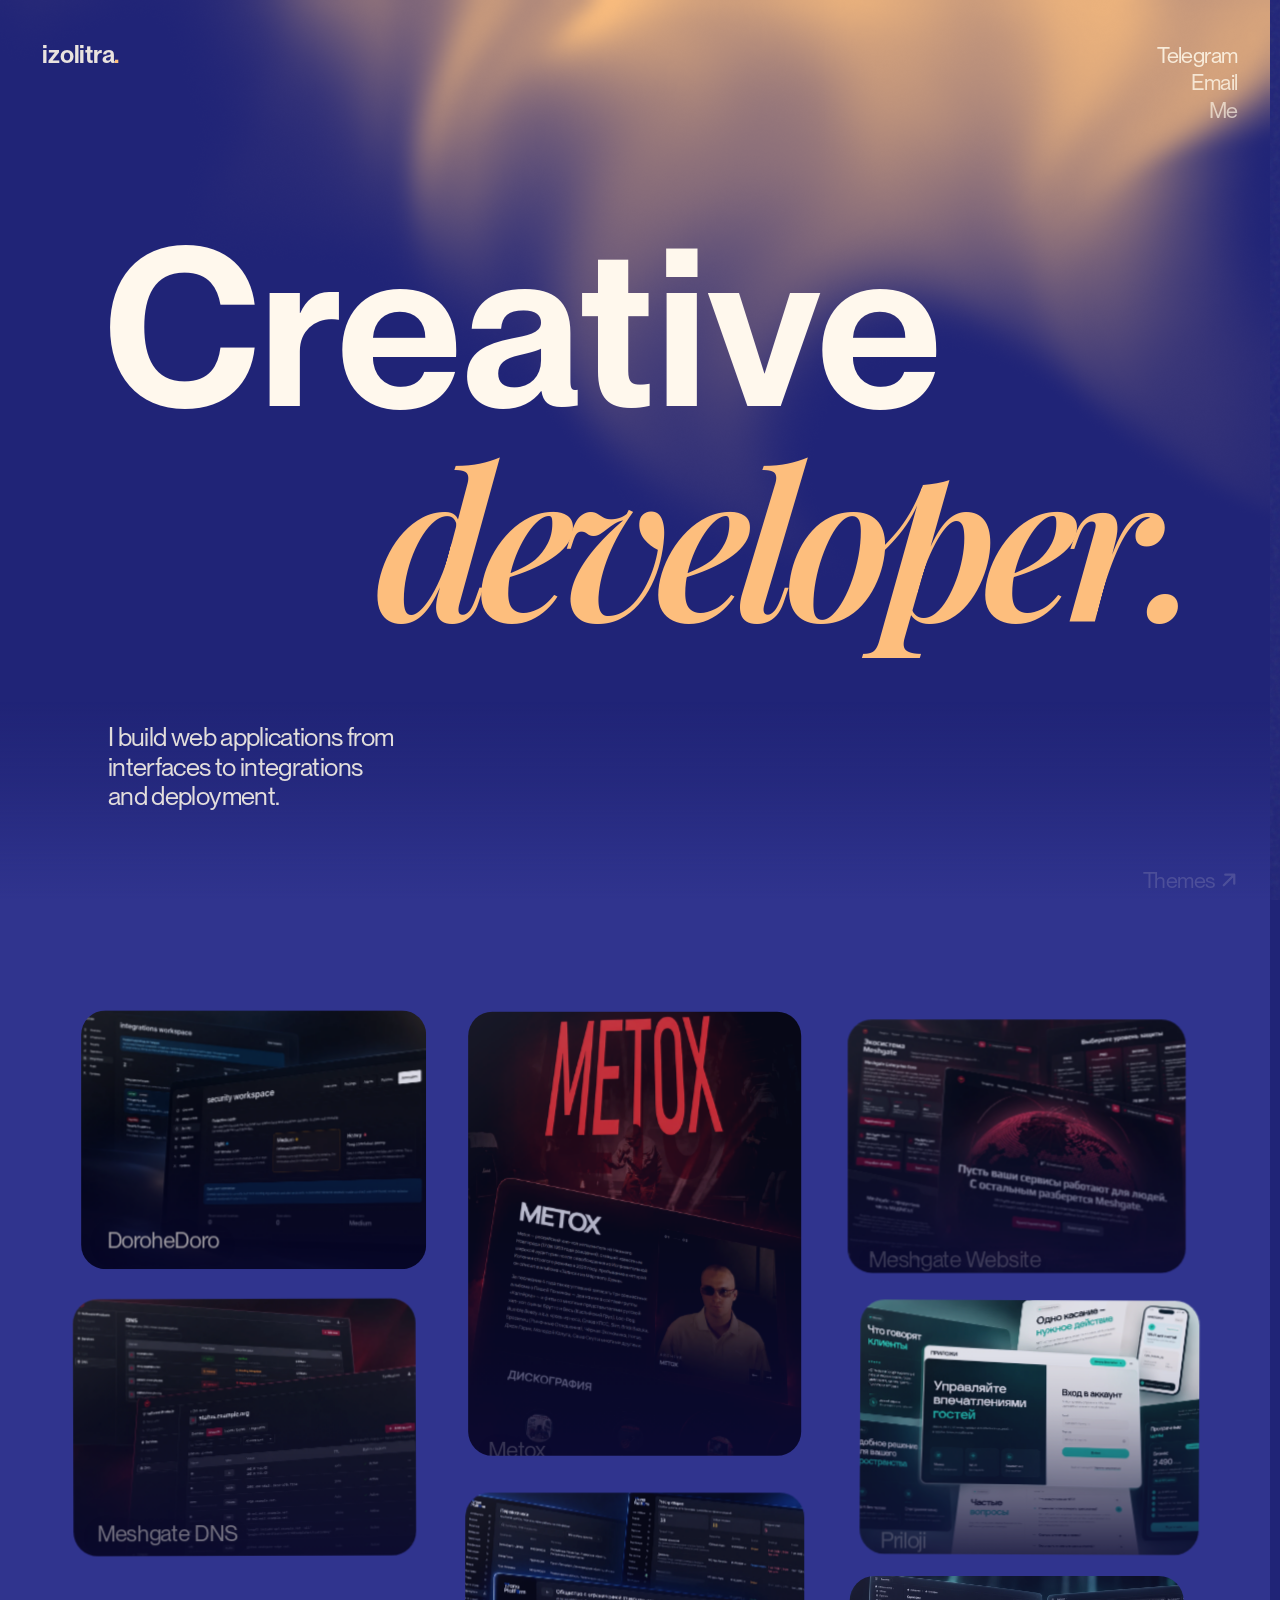
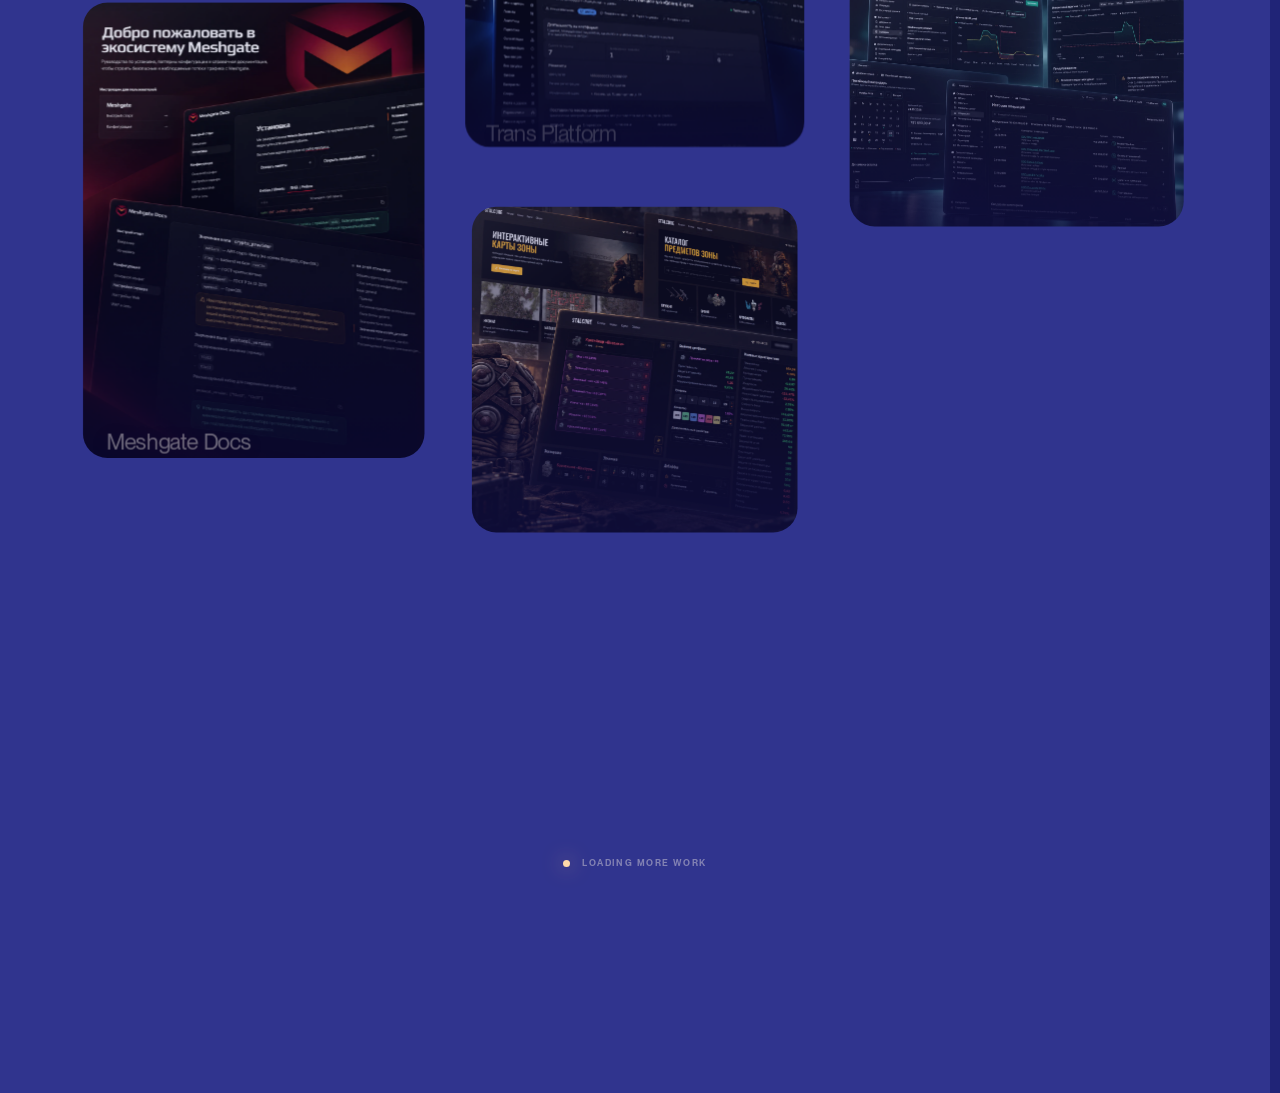
==== commit 8ad7804d: "Update portfolio" ====
--- a/index.html
+++ b/index.html
@@ -1,4 +1,4 @@
-<!DOCTYPE html><html lang="en" data-theme="electric" class="ppneuemontreal_38986345-module__sjLx-G__variable playfair_display_5042e436-module__AAH8Pq__variable h-full bg-[var(--color-hero-background)] text-[var(--color-body-text)] antialiased [scrollbar-gutter:stable] [font-family:var(--font-pp-neue-montreal),Arial,sans-serif]"><head><meta charSet="utf-8"/><meta name="viewport" content="width=device-width, initial-scale=1, viewport-fit=cover"/><link rel="preload" href="/_next/static/media/35161b7740c25d33-s.p.0izitdbyxo4j2.woff2" as="font" crossorigin="" type="font/woff2"/><link rel="preload" href="/_next/static/media/70e3db2de7f94926-s.p.39pl-v7c3qrze.woff2" as="font" crossorigin="" type="font/woff2"/><link rel="preload" href="/_next/static/media/PPNeueMontreal_Regular-s.p.27e8_0-jh6uhl.otf" as="font" crossorigin="" type="font/otf"/><link rel="preload" href="/_next/static/media/PPNeueMontreal_Semibold-s.p.21-mvfyq346aq.otf" as="font" crossorigin="" type="font/otf"/><link rel="stylesheet" href="/_next/static/chunks/35f-9u5_dv7sr.css" data-precedence="next"/><link rel="stylesheet" href="/_next/static/chunks/1ae_goxzy9fo_.css" data-precedence="next"/><link rel="preload" as="script" fetchPriority="low" href="/_next/static/chunks/0iq1i69206cyl.js"/><script src="/_next/static/chunks/27jktro2p5rq9.js" async=""></script><script src="/_next/static/chunks/082obv3v03b-9.js" async=""></script><script src="/_next/static/chunks/3peubv2924kx4.js" async=""></script><script src="/_next/static/chunks/turbopack-2lg1g6kbsfm0x.js" async=""></script><script src="/_next/static/chunks/1apdz4m9qkvf7.js" async=""></script><script src="/_next/static/chunks/1r31ijps__dlw.js" async=""></script><script src="/_next/static/chunks/14mrh2-p_w84d.js" async=""></script><script src="/_next/static/chunks/3lc1lsztnzqy-.js" async=""></script><meta name="next-size-adjust" content=""/><title>izolitra</title><meta name="description" content="WebGL2 liquid wave portfolio"/><meta property="og:title" content="izolitra"/><meta property="og:description" content="WebGL2 liquid wave portfolio"/><meta property="og:site_name" content="izolitra"/><meta property="og:image" content="https://izolitra.github.io/opengraph.png"/><meta property="og:image:width" content="1731"/><meta property="og:image:height" content="909"/><meta property="og:image:alt" content="izolitra — Creative developer"/><meta property="og:type" content="website"/><meta name="twitter:card" content="summary_large_image"/><meta name="twitter:title" content="izolitra"/><meta name="twitter:description" content="WebGL2 liquid wave portfolio"/><meta name="twitter:image" content="https://izolitra.github.io/opengraph.png"/><link rel="icon" href="/favicon.ico?favicon.3dc3qcfn6zd1x.ico" sizes="48x48" type="image/x-icon"/><script>
+<!DOCTYPE html><html lang="en" data-theme="electric" class="ppneuemontreal_38986345-module__sjLx-G__variable playfair_display_5042e436-module__AAH8Pq__variable h-full bg-[var(--color-hero-background)] text-[var(--color-body-text)] antialiased [scrollbar-gutter:stable] [font-family:var(--font-pp-neue-montreal),Arial,sans-serif]"><head><meta charSet="utf-8"/><meta name="viewport" content="width=device-width, initial-scale=1, viewport-fit=cover"/><link rel="preload" href="/_next/static/media/35161b7740c25d33-s.p.0izitdbyxo4j2.woff2" as="font" crossorigin="" type="font/woff2"/><link rel="preload" href="/_next/static/media/70e3db2de7f94926-s.p.39pl-v7c3qrze.woff2" as="font" crossorigin="" type="font/woff2"/><link rel="preload" href="/_next/static/media/PPNeueMontreal_Regular-s.p.27e8_0-jh6uhl.otf" as="font" crossorigin="" type="font/otf"/><link rel="preload" href="/_next/static/media/PPNeueMontreal_Semibold-s.p.21-mvfyq346aq.otf" as="font" crossorigin="" type="font/otf"/><link rel="stylesheet" href="/_next/static/chunks/35f-9u5_dv7sr.css" data-precedence="next"/><link rel="stylesheet" href="/_next/static/chunks/1ae_goxzy9fo_.css" data-precedence="next"/><link rel="preload" as="script" fetchPriority="low" href="/_next/static/chunks/0iq1i69206cyl.js"/><script src="/_next/static/chunks/27jktro2p5rq9.js" async=""></script><script src="/_next/static/chunks/082obv3v03b-9.js" async=""></script><script src="/_next/static/chunks/3peubv2924kx4.js" async=""></script><script src="/_next/static/chunks/turbopack-2lg1g6kbsfm0x.js" async=""></script><script src="/_next/static/chunks/1apdz4m9qkvf7.js" async=""></script><script src="/_next/static/chunks/1r31ijps__dlw.js" async=""></script><script src="/_next/static/chunks/14mrh2-p_w84d.js" async=""></script><script src="/_next/static/chunks/1bkd6bgnje1rw.js" async=""></script><meta name="next-size-adjust" content=""/><title>izolitra</title><meta name="description" content="WebGL2 liquid wave portfolio"/><meta property="og:title" content="izolitra"/><meta property="og:description" content="WebGL2 liquid wave portfolio"/><meta property="og:site_name" content="izolitra"/><meta property="og:image" content="https://izolitra.github.io/opengraph.png"/><meta property="og:image:width" content="1731"/><meta property="og:image:height" content="909"/><meta property="og:image:alt" content="izolitra — Creative developer"/><meta property="og:type" content="website"/><meta name="twitter:card" content="summary_large_image"/><meta name="twitter:title" content="izolitra"/><meta name="twitter:description" content="WebGL2 liquid wave portfolio"/><meta name="twitter:image" content="https://izolitra.github.io/opengraph.png"/><link rel="icon" href="/favicon.ico?favicon.3dc3qcfn6zd1x.ico" sizes="48x48" type="image/x-icon"/><script>
   (() => {
     const themes = ["graphite", "obsidian", "ember", "radioactive", "lagoon", "electric"];
     let theme = "electric";
@@ -44,4 +44,4 @@
         .theme-trigger:focus-visible .theme-trigger-word::after,
         .theme-trigger[aria-expanded="true"] .theme-trigger-word::after { transform: scaleX(1); }
         @media (prefers-reduced-motion: reduce) { .theme-trigger-word::after { transition: none; } }
-      </style><aside id="theme-picker" aria-label="Выбор цветовой темы" aria-hidden="true" style="opacity:0;visibility:hidden;transform:translate3d(0, 12px, 0)" class="absolute bottom-[calc(100%+8px)] left-1/2 -ml-[70px] max-[767px]:right-0 max-[767px]:left-auto max-[767px]:ml-0 flex max-h-[calc(100dvh-96px)] w-[140px] flex-col gap-2.5 overflow-y-auto rounded-[20px] bg-[var(--color-panel-dropdown-background)] px-3 py-3 shadow-[var(--shadow-panel)] overscroll-contain will-change-[transform,opacity] pointer-events-none"><button type="button" tabindex="-1" aria-label="Включить тему Slate" aria-pressed="false" title="Slate" class="group flex w-full cursor-pointer appearance-none items-center justify-between gap-1 whitespace-nowrap bg-transparent p-0 text-left text-[21px] font-normal leading-[1.3] tracking-[-0.04em] [font-family:Arial,Helvetica,sans-serif] transition-colors duration-200 hover:text-[var(--color-foreground-90)] focus-visible:rounded-sm focus-visible:outline-2 focus-visible:outline-offset-2 focus-visible:outline-[var(--color-accent-focus)] text-[var(--color-foreground-75)]"><span class="origin-left transition-transform duration-200 ease-out motion-safe:group-hover:scale-[1.04] motion-safe:group-focus-visible:scale-[1.04] motion-reduce:transition-none">Slate</span><span aria-hidden="true" class="pointer-events-none relative block size-[18px] shrink-0 rounded-full border border-[var(--color-border-subtle)] transition-transform duration-200 ease-out motion-safe:group-hover:scale-[1.04] motion-safe:group-focus-visible:scale-[1.04] motion-reduce:transition-none "><span class="absolute inset-px rounded-full [clip-path:circle(50%)]" style="background:var(--theme-swatch-graphite)"></span></span></button><button type="button" tabindex="-1" aria-label="Включить тему Onyx" aria-pressed="false" title="Onyx" class="group flex w-full cursor-pointer appearance-none items-center justify-between gap-1 whitespace-nowrap bg-transparent p-0 text-left text-[21px] font-normal leading-[1.3] tracking-[-0.04em] [font-family:Arial,Helvetica,sans-serif] transition-colors duration-200 hover:text-[var(--color-foreground-90)] focus-visible:rounded-sm focus-visible:outline-2 focus-visible:outline-offset-2 focus-visible:outline-[var(--color-accent-focus)] text-[var(--color-foreground-75)]"><span class="origin-left transition-transform duration-200 ease-out motion-safe:group-hover:scale-[1.04] motion-safe:group-focus-visible:scale-[1.04] motion-reduce:transition-none">Onyx</span><span aria-hidden="true" class="pointer-events-none relative block size-[18px] shrink-0 rounded-full border border-[var(--color-border-subtle)] transition-transform duration-200 ease-out motion-safe:group-hover:scale-[1.04] motion-safe:group-focus-visible:scale-[1.04] motion-reduce:transition-none "><span class="absolute inset-px rounded-full [clip-path:circle(50%)]" style="background:var(--theme-swatch-obsidian)"></span></span></button><button type="button" tabindex="-1" aria-label="Включить тему Ember" aria-pressed="false" title="Ember" class="group flex w-full cursor-pointer appearance-none items-center justify-between gap-1 whitespace-nowrap bg-transparent p-0 text-left text-[21px] font-normal leading-[1.3] tracking-[-0.04em] [font-family:Arial,Helvetica,sans-serif] transition-colors duration-200 hover:text-[var(--color-foreground-90)] focus-visible:rounded-sm focus-visible:outline-2 focus-visible:outline-offset-2 focus-visible:outline-[var(--color-accent-focus)] text-[var(--color-foreground-75)]"><span class="origin-left transition-transform duration-200 ease-out motion-safe:group-hover:scale-[1.04] motion-safe:group-focus-visible:scale-[1.04] motion-reduce:transition-none">Ember</span><span aria-hidden="true" class="pointer-events-none relative block size-[18px] shrink-0 rounded-full border border-[var(--color-border-subtle)] transition-transform duration-200 ease-out motion-safe:group-hover:scale-[1.04] motion-safe:group-focus-visible:scale-[1.04] motion-reduce:transition-none "><span class="absolute inset-px rounded-full [clip-path:circle(50%)]" style="background:var(--theme-swatch-ember)"></span></span></button><button type="button" tabindex="-1" aria-label="Включить тему Neon" aria-pressed="false" title="Neon" class="group flex w-full cursor-pointer appearance-none items-center justify-between gap-1 whitespace-nowrap bg-transparent p-0 text-left text-[21px] font-normal leading-[1.3] tracking-[-0.04em] [font-family:Arial,Helvetica,sans-serif] transition-colors duration-200 hover:text-[var(--color-foreground-90)] focus-visible:rounded-sm focus-visible:outline-2 focus-visible:outline-offset-2 focus-visible:outline-[var(--color-accent-focus)] text-[var(--color-foreground-75)]"><span class="origin-left transition-transform duration-200 ease-out motion-safe:group-hover:scale-[1.04] motion-safe:group-focus-visible:scale-[1.04] motion-reduce:transition-none">Neon</span><span aria-hidden="true" class="pointer-events-none relative block size-[18px] shrink-0 rounded-full border border-[var(--color-border-subtle)] transition-transform duration-200 ease-out motion-safe:group-hover:scale-[1.04] motion-safe:group-focus-visible:scale-[1.04] motion-reduce:transition-none "><span class="absolute inset-px rounded-full [clip-path:circle(50%)]" style="background:var(--theme-swatch-radioactive)"></span></span></button><button type="button" tabindex="-1" aria-label="Включить тему Aqua" aria-pressed="false" title="Aqua" class="group flex w-full cursor-pointer appearance-none items-center justify-between gap-1 whitespace-nowrap bg-transparent p-0 text-left text-[21px] font-normal leading-[1.3] tracking-[-0.04em] [font-family:Arial,Helvetica,sans-serif] transition-colors duration-200 hover:text-[var(--color-foreground-90)] focus-visible:rounded-sm focus-visible:outline-2 focus-visible:outline-offset-2 focus-visible:outline-[var(--color-accent-focus)] text-[var(--color-foreground-75)]"><span class="origin-left transition-transform duration-200 ease-out motion-safe:group-hover:scale-[1.04] motion-safe:group-focus-visible:scale-[1.04] motion-reduce:transition-none">Aqua</span><span aria-hidden="true" class="pointer-events-none relative block size-[18px] shrink-0 rounded-full border border-[var(--color-border-subtle)] transition-transform duration-200 ease-out motion-safe:group-hover:scale-[1.04] motion-safe:group-focus-visible:scale-[1.04] motion-reduce:transition-none "><span class="absolute inset-px rounded-full [clip-path:circle(50%)]" style="background:var(--theme-swatch-lagoon)"></span></span></button><button type="button" tabindex="-1" aria-label="Включить тему Volt" aria-pressed="true" title="Volt" class="group flex w-full cursor-pointer appearance-none items-center justify-between gap-1 whitespace-nowrap bg-transparent p-0 text-left text-[21px] font-normal leading-[1.3] tracking-[-0.04em] [font-family:Arial,Helvetica,sans-serif] transition-colors duration-200 hover:text-[var(--color-foreground-90)] focus-visible:rounded-sm focus-visible:outline-2 focus-visible:outline-offset-2 focus-visible:outline-[var(--color-accent-focus)] text-[var(--color-foreground-90)]"><span class="origin-left transition-transform duration-200 ease-out motion-safe:group-hover:scale-[1.04] motion-safe:group-focus-visible:scale-[1.04] motion-reduce:transition-none">Volt</span><span aria-hidden="true" class="pointer-events-none relative block size-[18px] shrink-0 rounded-full border border-[var(--color-border-subtle)] transition-transform duration-200 ease-out motion-safe:group-hover:scale-[1.04] motion-safe:group-focus-visible:scale-[1.04] motion-reduce:transition-none outline-2 outline-offset-2 outline-[var(--color-foreground-80)]"><span class="absolute inset-px rounded-full [clip-path:circle(50%)]" style="background:var(--theme-swatch-electric)"></span></span></button></aside><button type="button" aria-label="Выбрать цветовую тему" aria-expanded="false" aria-controls="theme-picker" class=" theme-trigger relative inline-block cursor-pointer whitespace-nowrap p-0 text-right  [font-family:var(--font-pp-neue-montreal)] text-[clamp(21px,1.7vw,26px)] max-[767px]:text-[23px] font-normal leading-[1.12] tracking-[-0.025em] text-[var(--color-foreground-90)]  transition-colors duration-300 hover:text-[var(--color-foreground)]  focus-visible:text-[var(--color-foreground)] focus-visible:outline-2 focus-visible:outline-offset-4 focus-visible:outline-[var(--color-accent)] "><span class="theme-trigger-word relative inline-flex items-center gap-1">Themes<svg aria-hidden="true" focusable="false" class="size-[18px] shrink-0" viewBox="0 0 24 24" fill="none" stroke="currentColor" stroke-width="3" stroke-linecap="round" stroke-linejoin="round"><path d="M5 19 19 5M7 5h12v12"></path></svg></span></button></div><script src="/_next/static/chunks/0iq1i69206cyl.js" id="_R_" async=""></script><script>(self.__next_f=self.__next_f||[]).push([0])</script><script>self.__next_f.push([1,"1:\"$Sreact.fragment\"\n2:I[65257,[\"/_next/static/chunks/1apdz4m9qkvf7.js\",\"/_next/static/chunks/1r31ijps__dlw.js\",\"/_next/static/chunks/14mrh2-p_w84d.js\"],\"ThemeFavicon\"]\n4:\"$Sreact.suspense\"\n5:I[96812,[\"/_next/static/chunks/1apdz4m9qkvf7.js\",\"/_next/static/chunks/1r31ijps__dlw.js\",\"/_next/static/chunks/14mrh2-p_w84d.js\"],\"YandexMetrikaPageViews\"]\n6:I[7482,[\"/_next/static/chunks/1apdz4m9qkvf7.js\",\"/_next/static/chunks/1r31ijps__dlw.js\",\"/_next/static/chunks/14mrh2-p_w84d.js\"],\"SmoothScroll\"]\n7:I[39756,[\"/_next/static/chunks/1apdz4m9qkvf7.js\",\"/_next/static/chunks/1r31ijps__dlw.js\",\"/_next/static/chunks/14mrh2-p_w84d.js\"],\"default\"]\n8:I[37457,[\"/_next/static/chunks/1apdz4m9qkvf7.js\",\"/_next/static/chunks/1r31ijps__dlw.js\",\"/_next/static/chunks/14mrh2-p_w84d.js\"],\"default\"]\n9:I[77107,[\"/_next/static/chunks/1apdz4m9qkvf7.js\",\"/_next/static/chunks/1r31ijps__dlw.js\",\"/_next/static/chunks/14mrh2-p_w84d.js\"],\"SiteCornerPanel\"]\na:I[98935,[\"/_next/static/chunks/1apdz4m9qkvf7.js\",\"/_next/static/chunks/1r31ijps__dlw.js\",\"/_next/static/chunks/14mrh2-p_w84d.js\",\"/_next/static/chunks/3lc1lsztnzqy-.js\"],\"LiquidWavePortfolio\"]\nb:I[97367,[\"/_next/static/chunks/1apdz4m9qkvf7.js\",\"/_next/static/chunks/1r31ijps__dlw.js\",\"/_next/static/chunks/14mrh2-p_w84d.js\"],\"OutletBoundary\"]\nd:I[97367,[\"/_next/static/chunks/1apdz4m9qkvf7.js\",\"/_next/static/chunks/1r31ijps__dlw.js\",\"/_next/static/chunks/14mrh2-p_w84d.js\"],\"ViewportBoundary\"]\nf:I[97367,[\"/_next/static/chunks/1apdz4m9qkvf7.js\",\"/_next/static/chunks/1r31ijps__dlw.js\",\"/_next/static/chunks/14mrh2-p_w84d.js\"],\"MetadataBoundary\"]\n11:I[68027,[\"/_next/static/chunks/1apdz4m9qkvf7.js\",\"/_next/static/chunks/1r31ijps__dlw.js\",\"/_next/static/chunks/14mrh2-p_w84d.js\"],\"default\",1]\n:HL[\"/_next/static/chunks/35f-9u5_dv7sr.css\",\"style\"]\n:HL[\"/_next/static/media/35161b7740c25d33-s.p.0izitdbyxo4j2.woff2\",\"font\",{\"crossOrigin\":\"\",\"type\":\"font/woff2\"}]\n:HL[\"/_next/static/media/70e3db2de7f94926-s.p.39pl-v7c3qrze.woff2\",\"font\",{\"crossOrigin\":\"\",\"type\":\"font/woff2\"}]\n:HL[\"/_next/static/media/PPNeueMontreal_Regular-s.p.27e8_0-jh6uhl.otf\",\"font\",{\"crossOrigin\":\"\",\"type\":\"font/otf\"}]\n:HL[\"/_next/static/media/PPNeueMontreal_Semibold-s.p.21-mvfyq346aq.otf\",\"font\",{\"crossOrigin\":\"\",\"type\":\"font/otf\"}]\n:HL[\"/_next/static/chunks/1ae_goxzy9fo_.css\",\"style\"]\n3:[\"$\",\"div\",null,{\"children\":[\"$\",\"img\",null,{\"src\":\"https://mc.yandex.ru/watch/113701196\",\"style\":{\"position\":\"absolute\",\"left\":\"-9999px\"},\"alt\":\"\"}]}]\n"])</script><script>self.__next_f.push([1,"0:{\"P\":null,\"c\":[\"\",\"\"],\"q\":\"\",\"i\":false,\"f\":[[[\"\",{\"children\":[\"__PAGE__\",{}]},\"$undefined\",\"$undefined\",16],[[\"$\",\"$1\",\"c\",{\"children\":[[[\"$\",\"link\",\"0\",{\"rel\":\"stylesheet\",\"href\":\"/_next/static/chunks/35f-9u5_dv7sr.css\",\"precedence\":\"next\",\"crossOrigin\":\"$undefined\",\"nonce\":\"$undefined\"}],[\"$\",\"script\",\"script-0\",{\"src\":\"/_next/static/chunks/1apdz4m9qkvf7.js\",\"async\":true,\"nonce\":\"$undefined\"}],[\"$\",\"script\",\"script-1\",{\"src\":\"/_next/static/chunks/1r31ijps__dlw.js\",\"async\":true,\"nonce\":\"$undefined\"}],[\"$\",\"script\",\"script-2\",{\"src\":\"/_next/static/chunks/14mrh2-p_w84d.js\",\"async\":true,\"nonce\":\"$undefined\"}]],[\"$\",\"html\",null,{\"lang\":\"en\",\"data-theme\":\"electric\",\"suppressHydrationWarning\":true,\"className\":\"ppneuemontreal_38986345-module__sjLx-G__variable playfair_display_5042e436-module__AAH8Pq__variable h-full bg-[var(--color-hero-background)] text-[var(--color-body-text)] antialiased [scrollbar-gutter:stable] [font-family:var(--font-pp-neue-montreal),Arial,sans-serif]\",\"children\":[[\"$\",\"head\",null,{\"children\":[[\"$\",\"script\",null,{\"dangerouslySetInnerHTML\":{\"__html\":\"\\n  (() =\u003e {\\n    const themes = [\\\"graphite\\\", \\\"obsidian\\\", \\\"ember\\\", \\\"radioactive\\\", \\\"lagoon\\\", \\\"electric\\\"];\\n    let theme = \\\"electric\\\";\\n\\n    try {\\n      const storedTheme = window.localStorage.getItem(\\\"portfolio-theme\\\");\\n      if (storedTheme \u0026\u0026 themes.includes(storedTheme)) theme = storedTheme;\\n    } catch {}\\n\\n    document.documentElement.dataset.theme = theme;\\n  })();\\n\"}}],[\"$\",\"script\",null,{\"id\":\"yandex-metrika\",\"dangerouslySetInnerHTML\":{\"__html\":\"\\n  (function(m,e,t,r,i,k,a){\\n    m[i]=m[i]||function(){(m[i].a=m[i].a||[]).push(arguments)};\\n    m[i].l=1*new Date();\\n    for (var j = 0; j \u003c document.scripts.length; j++) {\\n      if (document.scripts[j].src === r) return;\\n    }\\n    k=e.createElement(t),a=e.getElementsByTagName(t)[0],k.async=1,k.src=r,a.parentNode.insertBefore(k,a)\\n  })(window, document, 'script', 'https://mc.yandex.ru/metrika/tag.js?id=113701196', 'ym');\\n\\n  ym(113701196, 'init', {\\n    ssr: true,\\n    webvisor: true,\\n    clickmap: true,\\n    accurateTrackBounce: true,\\n    trackLinks: true\\n  });\\n\"}}]]}],[\"$\",\"body\",null,{\"className\":\"m-0 min-h-full overflow-x-hidden bg-[var(--color-page-background)]\",\"children\":[[\"$\",\"$L2\",null,{}],[\"$\",\"noscript\",null,{\"children\":\"$3\"}],[\"$\",\"$4\",null,{\"fallback\":null,\"children\":[\"$\",\"$L5\",null,{\"counterId\":113701196}]}],[\"$\",\"$L6\",null,{}],[\"$\",\"$L7\",null,{\"parallelRouterKey\":\"children\",\"error\":\"$undefined\",\"errorStyles\":\"$undefined\",\"errorScripts\":\"$undefined\",\"template\":[\"$\",\"$L8\",null,{}],\"templateStyles\":\"$undefined\",\"templateScripts\":\"$undefined\",\"notFound\":[[[\"$\",\"title\",null,{\"children\":\"404: This page could not be found.\"}],[\"$\",\"div\",null,{\"style\":{\"fontFamily\":\"system-ui,\\\"Segoe UI\\\",Roboto,Helvetica,Arial,sans-serif,\\\"Apple Color Emoji\\\",\\\"Segoe UI Emoji\\\"\",\"height\":\"100vh\",\"textAlign\":\"center\",\"display\":\"flex\",\"flexDirection\":\"column\",\"alignItems\":\"center\",\"justifyContent\":\"center\"},\"children\":[\"$\",\"div\",null,{\"children\":[[\"$\",\"style\",null,{\"dangerouslySetInnerHTML\":{\"__html\":\"body{color:#000;background:#fff;margin:0}.next-error-h1{border-right:1px solid rgba(0,0,0,.3)}@media (prefers-color-scheme:dark){body{color:#fff;background:#000}.next-error-h1{border-right:1px solid rgba(255,255,255,.3)}}\"}}],[\"$\",\"h1\",null,{\"className\":\"next-error-h1\",\"style\":{\"display\":\"inline-block\",\"margin\":\"0 20px 0 0\",\"padding\":\"0 23px 0 0\",\"fontSize\":24,\"fontWeight\":500,\"verticalAlign\":\"top\",\"lineHeight\":\"49px\"},\"children\":404}],[\"$\",\"div\",null,{\"style\":{\"display\":\"inline-block\"},\"children\":[\"$\",\"h2\",null,{\"style\":{\"fontSize\":14,\"fontWeight\":400,\"lineHeight\":\"49px\",\"margin\":0},\"children\":\"This page could not be found.\"}]}]]}]}]],[]],\"forbidden\":\"$undefined\",\"unauthorized\":\"$undefined\"}],[\"$\",\"$L9\",null,{}],false]}]]}]]}],{\"children\":[[\"$\",\"$1\",\"c\",{\"children\":[[\"$\",\"$La\",null,{}],[[\"$\",\"link\",\"0\",{\"rel\":\"stylesheet\",\"href\":\"/_next/static/chunks/1ae_goxzy9fo_.css\",\"precedence\":\"next\",\"crossOrigin\":\"$undefined\",\"nonce\":\"$undefined\"}],[\"$\",\"script\",\"script-0\",{\"src\":\"/_next/static/chunks/3lc1lsztnzqy-.js\",\"async\":true,\"nonce\":\"$undefined\"}]],[\"$\",\"$Lb\",null,{\"children\":[\"$\",\"$4\",null,{\"name\":\"Next.MetadataOutlet\",\"children\":\"$@c\"}]}]]}],{},null,false,null]},null,false,null],[\"$\",\"$1\",\"h\",{\"children\":[null,[\"$\",\"$Ld\",null,{\"children\":\"$Le\"}],[\"$\",\"div\",null,{\"hidden\":true,\"children\":[\"$\",\"$Lf\",null,{\"children\":[\"$\",\"$4\",null,{\"name\":\"Next.Metadata\",\"children\":\"$L10\"}]}]}],[\"$\",\"meta\",null,{\"name\":\"next-size-adjust\",\"content\":\"\"}]]}],false]],\"m\":\"$undefined\",\"G\":[\"$11\",[\"$L12\"]],\"S\":true,\"h\":null,\"s\":\"$undefined\",\"l\":\"$undefined\",\"p\":\"$undefined\",\"d\":\"$undefined\",\"b\":\"AiUBxukg3g-llCMBf-TYn\"}\n"])</script><script>self.__next_f.push([1,"12:[\"$\",\"link\",\"0\",{\"rel\":\"stylesheet\",\"href\":\"/_next/static/chunks/35f-9u5_dv7sr.css\",\"precedence\":\"next\",\"crossOrigin\":\"$undefined\",\"nonce\":\"$undefined\"}]\n"])</script><script>self.__next_f.push([1,"e:[[\"$\",\"meta\",\"0\",{\"charSet\":\"utf-8\"}],[\"$\",\"meta\",\"1\",{\"name\":\"viewport\",\"content\":\"width=device-width, initial-scale=1, viewport-fit=cover\"}]]\n"])</script><script>self.__next_f.push([1,"13:I[27201,[\"/_next/static/chunks/1apdz4m9qkvf7.js\",\"/_next/static/chunks/1r31ijps__dlw.js\",\"/_next/static/chunks/14mrh2-p_w84d.js\"],\"IconMark\"]\nc:null\n10:[[\"$\",\"title\",\"0\",{\"children\":\"izolitra\"}],[\"$\",\"meta\",\"1\",{\"name\":\"description\",\"content\":\"WebGL2 liquid wave portfolio\"}],[\"$\",\"meta\",\"2\",{\"property\":\"og:title\",\"content\":\"izolitra\"}],[\"$\",\"meta\",\"3\",{\"property\":\"og:description\",\"content\":\"WebGL2 liquid wave portfolio\"}],[\"$\",\"meta\",\"4\",{\"property\":\"og:site_name\",\"content\":\"izolitra\"}],[\"$\",\"meta\",\"5\",{\"property\":\"og:image\",\"content\":\"https://izolitra.github.io/opengraph.png\"}],[\"$\",\"meta\",\"6\",{\"property\":\"og:image:width\",\"content\":\"1731\"}],[\"$\",\"meta\",\"7\",{\"property\":\"og:image:height\",\"content\":\"909\"}],[\"$\",\"meta\",\"8\",{\"property\":\"og:image:alt\",\"content\":\"izolitra — Creative developer\"}],[\"$\",\"meta\",\"9\",{\"property\":\"og:type\",\"content\":\"website\"}],[\"$\",\"meta\",\"10\",{\"name\":\"twitter:card\",\"content\":\"summary_large_image\"}],[\"$\",\"meta\",\"11\",{\"name\":\"twitter:title\",\"content\":\"izolitra\"}],[\"$\",\"meta\",\"12\",{\"name\":\"twitter:description\",\"content\":\"WebGL2 liquid wave portfolio\"}],[\"$\",\"meta\",\"13\",{\"name\":\"twitter:image\",\"content\":\"https://izolitra.github.io/opengraph.png\"}],[\"$\",\"link\",\"14\",{\"rel\":\"icon\",\"href\":\"/favicon.ico?favicon.3dc3qcfn6zd1x.ico\",\"sizes\":\"48x48\",\"type\":\"image/x-icon\"}],[\"$\",\"$L13\",\"15\",{}]]\n"])</script></body></html>+      </style><aside id="theme-picker" aria-label="Выбор цветовой темы" aria-hidden="true" style="opacity:0;visibility:hidden;transform:translate3d(0, 12px, 0)" class="absolute bottom-[calc(100%+8px)] left-1/2 -ml-[70px] max-[767px]:right-0 max-[767px]:left-auto max-[767px]:ml-0 flex max-h-[calc(100dvh-96px)] w-[140px] flex-col gap-2.5 overflow-y-auto rounded-[20px] bg-[var(--color-panel-dropdown-background)] px-3 py-3 shadow-[var(--shadow-panel)] overscroll-contain will-change-[transform,opacity] pointer-events-none"><button type="button" tabindex="-1" aria-label="Включить тему Slate" aria-pressed="false" title="Slate" class="group flex w-full cursor-pointer appearance-none items-center justify-between gap-1 whitespace-nowrap bg-transparent p-0 text-left text-[21px] font-normal leading-[1.3] tracking-[-0.04em] [font-family:Arial,Helvetica,sans-serif] transition-colors duration-200 hover:text-[var(--color-foreground-90)] focus-visible:rounded-sm focus-visible:outline-2 focus-visible:outline-offset-2 focus-visible:outline-[var(--color-accent-focus)] text-[var(--color-foreground-75)]"><span class="origin-left transition-transform duration-200 ease-out motion-safe:group-hover:scale-[1.04] motion-safe:group-focus-visible:scale-[1.04] motion-reduce:transition-none">Slate</span><span aria-hidden="true" class="pointer-events-none relative block size-[18px] shrink-0 rounded-full border border-[var(--color-border-subtle)] transition-transform duration-200 ease-out motion-safe:group-hover:scale-[1.04] motion-safe:group-focus-visible:scale-[1.04] motion-reduce:transition-none "><span class="absolute inset-px rounded-full [clip-path:circle(50%)]" style="background:var(--theme-swatch-graphite)"></span></span></button><button type="button" tabindex="-1" aria-label="Включить тему Onyx" aria-pressed="false" title="Onyx" class="group flex w-full cursor-pointer appearance-none items-center justify-between gap-1 whitespace-nowrap bg-transparent p-0 text-left text-[21px] font-normal leading-[1.3] tracking-[-0.04em] [font-family:Arial,Helvetica,sans-serif] transition-colors duration-200 hover:text-[var(--color-foreground-90)] focus-visible:rounded-sm focus-visible:outline-2 focus-visible:outline-offset-2 focus-visible:outline-[var(--color-accent-focus)] text-[var(--color-foreground-75)]"><span class="origin-left transition-transform duration-200 ease-out motion-safe:group-hover:scale-[1.04] motion-safe:group-focus-visible:scale-[1.04] motion-reduce:transition-none">Onyx</span><span aria-hidden="true" class="pointer-events-none relative block size-[18px] shrink-0 rounded-full border border-[var(--color-border-subtle)] transition-transform duration-200 ease-out motion-safe:group-hover:scale-[1.04] motion-safe:group-focus-visible:scale-[1.04] motion-reduce:transition-none "><span class="absolute inset-px rounded-full [clip-path:circle(50%)]" style="background:var(--theme-swatch-obsidian)"></span></span></button><button type="button" tabindex="-1" aria-label="Включить тему Ember" aria-pressed="false" title="Ember" class="group flex w-full cursor-pointer appearance-none items-center justify-between gap-1 whitespace-nowrap bg-transparent p-0 text-left text-[21px] font-normal leading-[1.3] tracking-[-0.04em] [font-family:Arial,Helvetica,sans-serif] transition-colors duration-200 hover:text-[var(--color-foreground-90)] focus-visible:rounded-sm focus-visible:outline-2 focus-visible:outline-offset-2 focus-visible:outline-[var(--color-accent-focus)] text-[var(--color-foreground-75)]"><span class="origin-left transition-transform duration-200 ease-out motion-safe:group-hover:scale-[1.04] motion-safe:group-focus-visible:scale-[1.04] motion-reduce:transition-none">Ember</span><span aria-hidden="true" class="pointer-events-none relative block size-[18px] shrink-0 rounded-full border border-[var(--color-border-subtle)] transition-transform duration-200 ease-out motion-safe:group-hover:scale-[1.04] motion-safe:group-focus-visible:scale-[1.04] motion-reduce:transition-none "><span class="absolute inset-px rounded-full [clip-path:circle(50%)]" style="background:var(--theme-swatch-ember)"></span></span></button><button type="button" tabindex="-1" aria-label="Включить тему Neon" aria-pressed="false" title="Neon" class="group flex w-full cursor-pointer appearance-none items-center justify-between gap-1 whitespace-nowrap bg-transparent p-0 text-left text-[21px] font-normal leading-[1.3] tracking-[-0.04em] [font-family:Arial,Helvetica,sans-serif] transition-colors duration-200 hover:text-[var(--color-foreground-90)] focus-visible:rounded-sm focus-visible:outline-2 focus-visible:outline-offset-2 focus-visible:outline-[var(--color-accent-focus)] text-[var(--color-foreground-75)]"><span class="origin-left transition-transform duration-200 ease-out motion-safe:group-hover:scale-[1.04] motion-safe:group-focus-visible:scale-[1.04] motion-reduce:transition-none">Neon</span><span aria-hidden="true" class="pointer-events-none relative block size-[18px] shrink-0 rounded-full border border-[var(--color-border-subtle)] transition-transform duration-200 ease-out motion-safe:group-hover:scale-[1.04] motion-safe:group-focus-visible:scale-[1.04] motion-reduce:transition-none "><span class="absolute inset-px rounded-full [clip-path:circle(50%)]" style="background:var(--theme-swatch-radioactive)"></span></span></button><button type="button" tabindex="-1" aria-label="Включить тему Aqua" aria-pressed="false" title="Aqua" class="group flex w-full cursor-pointer appearance-none items-center justify-between gap-1 whitespace-nowrap bg-transparent p-0 text-left text-[21px] font-normal leading-[1.3] tracking-[-0.04em] [font-family:Arial,Helvetica,sans-serif] transition-colors duration-200 hover:text-[var(--color-foreground-90)] focus-visible:rounded-sm focus-visible:outline-2 focus-visible:outline-offset-2 focus-visible:outline-[var(--color-accent-focus)] text-[var(--color-foreground-75)]"><span class="origin-left transition-transform duration-200 ease-out motion-safe:group-hover:scale-[1.04] motion-safe:group-focus-visible:scale-[1.04] motion-reduce:transition-none">Aqua</span><span aria-hidden="true" class="pointer-events-none relative block size-[18px] shrink-0 rounded-full border border-[var(--color-border-subtle)] transition-transform duration-200 ease-out motion-safe:group-hover:scale-[1.04] motion-safe:group-focus-visible:scale-[1.04] motion-reduce:transition-none "><span class="absolute inset-px rounded-full [clip-path:circle(50%)]" style="background:var(--theme-swatch-lagoon)"></span></span></button><button type="button" tabindex="-1" aria-label="Включить тему Volt" aria-pressed="true" title="Volt" class="group flex w-full cursor-pointer appearance-none items-center justify-between gap-1 whitespace-nowrap bg-transparent p-0 text-left text-[21px] font-normal leading-[1.3] tracking-[-0.04em] [font-family:Arial,Helvetica,sans-serif] transition-colors duration-200 hover:text-[var(--color-foreground-90)] focus-visible:rounded-sm focus-visible:outline-2 focus-visible:outline-offset-2 focus-visible:outline-[var(--color-accent-focus)] text-[var(--color-foreground-90)]"><span class="origin-left transition-transform duration-200 ease-out motion-safe:group-hover:scale-[1.04] motion-safe:group-focus-visible:scale-[1.04] motion-reduce:transition-none">Volt</span><span aria-hidden="true" class="pointer-events-none relative block size-[18px] shrink-0 rounded-full border border-[var(--color-border-subtle)] transition-transform duration-200 ease-out motion-safe:group-hover:scale-[1.04] motion-safe:group-focus-visible:scale-[1.04] motion-reduce:transition-none outline-2 outline-offset-2 outline-[var(--color-foreground-80)]"><span class="absolute inset-px rounded-full [clip-path:circle(50%)]" style="background:var(--theme-swatch-electric)"></span></span></button></aside><button type="button" aria-label="Выбрать цветовую тему" aria-expanded="false" aria-controls="theme-picker" class=" theme-trigger relative inline-block cursor-pointer whitespace-nowrap p-0 text-right  [font-family:var(--font-pp-neue-montreal)] text-[clamp(21px,1.7vw,26px)] max-[767px]:text-[23px] font-normal leading-[1.12] tracking-[-0.025em] text-[var(--color-foreground-90)]  transition-colors duration-300 hover:text-[var(--color-foreground)]  focus-visible:text-[var(--color-foreground)] focus-visible:outline-2 focus-visible:outline-offset-4 focus-visible:outline-[var(--color-accent)] "><span class="theme-trigger-word relative inline-flex items-center gap-1">Themes<svg aria-hidden="true" focusable="false" class="size-[18px] shrink-0" viewBox="0 0 24 24" fill="none" stroke="currentColor" stroke-width="3" stroke-linecap="round" stroke-linejoin="round"><path d="M5 19 19 5M7 5h12v12"></path></svg></span></button></div><script src="/_next/static/chunks/0iq1i69206cyl.js" id="_R_" async=""></script><script>(self.__next_f=self.__next_f||[]).push([0])</script><script>self.__next_f.push([1,"1:\"$Sreact.fragment\"\n2:I[65257,[\"/_next/static/chunks/1apdz4m9qkvf7.js\",\"/_next/static/chunks/1r31ijps__dlw.js\",\"/_next/static/chunks/14mrh2-p_w84d.js\"],\"ThemeFavicon\"]\n4:\"$Sreact.suspense\"\n5:I[96812,[\"/_next/static/chunks/1apdz4m9qkvf7.js\",\"/_next/static/chunks/1r31ijps__dlw.js\",\"/_next/static/chunks/14mrh2-p_w84d.js\"],\"YandexMetrikaPageViews\"]\n6:I[7482,[\"/_next/static/chunks/1apdz4m9qkvf7.js\",\"/_next/static/chunks/1r31ijps__dlw.js\",\"/_next/static/chunks/14mrh2-p_w84d.js\"],\"SmoothScroll\"]\n7:I[39756,[\"/_next/static/chunks/1apdz4m9qkvf7.js\",\"/_next/static/chunks/1r31ijps__dlw.js\",\"/_next/static/chunks/14mrh2-p_w84d.js\"],\"default\"]\n8:I[37457,[\"/_next/static/chunks/1apdz4m9qkvf7.js\",\"/_next/static/chunks/1r31ijps__dlw.js\",\"/_next/static/chunks/14mrh2-p_w84d.js\"],\"default\"]\n9:I[77107,[\"/_next/static/chunks/1apdz4m9qkvf7.js\",\"/_next/static/chunks/1r31ijps__dlw.js\",\"/_next/static/chunks/14mrh2-p_w84d.js\"],\"SiteCornerPanel\"]\na:I[98935,[\"/_next/static/chunks/1apdz4m9qkvf7.js\",\"/_next/static/chunks/1r31ijps__dlw.js\",\"/_next/static/chunks/14mrh2-p_w84d.js\",\"/_next/static/chunks/1bkd6bgnje1rw.js\"],\"LiquidWavePortfolio\"]\nb:I[97367,[\"/_next/static/chunks/1apdz4m9qkvf7.js\",\"/_next/static/chunks/1r31ijps__dlw.js\",\"/_next/static/chunks/14mrh2-p_w84d.js\"],\"OutletBoundary\"]\nd:I[97367,[\"/_next/static/chunks/1apdz4m9qkvf7.js\",\"/_next/static/chunks/1r31ijps__dlw.js\",\"/_next/static/chunks/14mrh2-p_w84d.js\"],\"ViewportBoundary\"]\nf:I[97367,[\"/_next/static/chunks/1apdz4m9qkvf7.js\",\"/_next/static/chunks/1r31ijps__dlw.js\",\"/_next/static/chunks/14mrh2-p_w84d.js\"],\"MetadataBoundary\"]\n11:I[68027,[\"/_next/static/chunks/1apdz4m9qkvf7.js\",\"/_next/static/chunks/1r31ijps__dlw.js\",\"/_next/static/chunks/14mrh2-p_w84d.js\"],\"default\",1]\n:HL[\"/_next/static/chunks/35f-9u5_dv7sr.css\",\"style\"]\n:HL[\"/_next/static/media/35161b7740c25d33-s.p.0izitdbyxo4j2.woff2\",\"font\",{\"crossOrigin\":\"\",\"type\":\"font/woff2\"}]\n:HL[\"/_next/static/media/70e3db2de7f94926-s.p.39pl-v7c3qrze.woff2\",\"font\",{\"crossOrigin\":\"\",\"type\":\"font/woff2\"}]\n:HL[\"/_next/static/media/PPNeueMontreal_Regular-s.p.27e8_0-jh6uhl.otf\",\"font\",{\"crossOrigin\":\"\",\"type\":\"font/otf\"}]\n:HL[\"/_next/static/media/PPNeueMontreal_Semibold-s.p.21-mvfyq346aq.otf\",\"font\",{\"crossOrigin\":\"\",\"type\":\"font/otf\"}]\n:HL[\"/_next/static/chunks/1ae_goxzy9fo_.css\",\"style\"]\n3:[\"$\",\"div\",null,{\"children\":[\"$\",\"img\",null,{\"src\":\"https://mc.yandex.ru/watch/113701196\",\"style\":{\"position\":\"absolute\",\"left\":\"-9999px\"},\"alt\":\"\"}]}]\n"])</script><script>self.__next_f.push([1,"0:{\"P\":null,\"c\":[\"\",\"\"],\"q\":\"\",\"i\":false,\"f\":[[[\"\",{\"children\":[\"__PAGE__\",{}]},\"$undefined\",\"$undefined\",16],[[\"$\",\"$1\",\"c\",{\"children\":[[[\"$\",\"link\",\"0\",{\"rel\":\"stylesheet\",\"href\":\"/_next/static/chunks/35f-9u5_dv7sr.css\",\"precedence\":\"next\",\"crossOrigin\":\"$undefined\",\"nonce\":\"$undefined\"}],[\"$\",\"script\",\"script-0\",{\"src\":\"/_next/static/chunks/1apdz4m9qkvf7.js\",\"async\":true,\"nonce\":\"$undefined\"}],[\"$\",\"script\",\"script-1\",{\"src\":\"/_next/static/chunks/1r31ijps__dlw.js\",\"async\":true,\"nonce\":\"$undefined\"}],[\"$\",\"script\",\"script-2\",{\"src\":\"/_next/static/chunks/14mrh2-p_w84d.js\",\"async\":true,\"nonce\":\"$undefined\"}]],[\"$\",\"html\",null,{\"lang\":\"en\",\"data-theme\":\"electric\",\"suppressHydrationWarning\":true,\"className\":\"ppneuemontreal_38986345-module__sjLx-G__variable playfair_display_5042e436-module__AAH8Pq__variable h-full bg-[var(--color-hero-background)] text-[var(--color-body-text)] antialiased [scrollbar-gutter:stable] [font-family:var(--font-pp-neue-montreal),Arial,sans-serif]\",\"children\":[[\"$\",\"head\",null,{\"children\":[[\"$\",\"script\",null,{\"dangerouslySetInnerHTML\":{\"__html\":\"\\n  (() =\u003e {\\n    const themes = [\\\"graphite\\\", \\\"obsidian\\\", \\\"ember\\\", \\\"radioactive\\\", \\\"lagoon\\\", \\\"electric\\\"];\\n    let theme = \\\"electric\\\";\\n\\n    try {\\n      const storedTheme = window.localStorage.getItem(\\\"portfolio-theme\\\");\\n      if (storedTheme \u0026\u0026 themes.includes(storedTheme)) theme = storedTheme;\\n    } catch {}\\n\\n    document.documentElement.dataset.theme = theme;\\n  })();\\n\"}}],[\"$\",\"script\",null,{\"id\":\"yandex-metrika\",\"dangerouslySetInnerHTML\":{\"__html\":\"\\n  (function(m,e,t,r,i,k,a){\\n    m[i]=m[i]||function(){(m[i].a=m[i].a||[]).push(arguments)};\\n    m[i].l=1*new Date();\\n    for (var j = 0; j \u003c document.scripts.length; j++) {\\n      if (document.scripts[j].src === r) return;\\n    }\\n    k=e.createElement(t),a=e.getElementsByTagName(t)[0],k.async=1,k.src=r,a.parentNode.insertBefore(k,a)\\n  })(window, document, 'script', 'https://mc.yandex.ru/metrika/tag.js?id=113701196', 'ym');\\n\\n  ym(113701196, 'init', {\\n    ssr: true,\\n    webvisor: true,\\n    clickmap: true,\\n    accurateTrackBounce: true,\\n    trackLinks: true\\n  });\\n\"}}]]}],[\"$\",\"body\",null,{\"className\":\"m-0 min-h-full overflow-x-hidden bg-[var(--color-page-background)]\",\"children\":[[\"$\",\"$L2\",null,{}],[\"$\",\"noscript\",null,{\"children\":\"$3\"}],[\"$\",\"$4\",null,{\"fallback\":null,\"children\":[\"$\",\"$L5\",null,{\"counterId\":113701196}]}],[\"$\",\"$L6\",null,{}],[\"$\",\"$L7\",null,{\"parallelRouterKey\":\"children\",\"error\":\"$undefined\",\"errorStyles\":\"$undefined\",\"errorScripts\":\"$undefined\",\"template\":[\"$\",\"$L8\",null,{}],\"templateStyles\":\"$undefined\",\"templateScripts\":\"$undefined\",\"notFound\":[[[\"$\",\"title\",null,{\"children\":\"404: This page could not be found.\"}],[\"$\",\"div\",null,{\"style\":{\"fontFamily\":\"system-ui,\\\"Segoe UI\\\",Roboto,Helvetica,Arial,sans-serif,\\\"Apple Color Emoji\\\",\\\"Segoe UI Emoji\\\"\",\"height\":\"100vh\",\"textAlign\":\"center\",\"display\":\"flex\",\"flexDirection\":\"column\",\"alignItems\":\"center\",\"justifyContent\":\"center\"},\"children\":[\"$\",\"div\",null,{\"children\":[[\"$\",\"style\",null,{\"dangerouslySetInnerHTML\":{\"__html\":\"body{color:#000;background:#fff;margin:0}.next-error-h1{border-right:1px solid rgba(0,0,0,.3)}@media (prefers-color-scheme:dark){body{color:#fff;background:#000}.next-error-h1{border-right:1px solid rgba(255,255,255,.3)}}\"}}],[\"$\",\"h1\",null,{\"className\":\"next-error-h1\",\"style\":{\"display\":\"inline-block\",\"margin\":\"0 20px 0 0\",\"padding\":\"0 23px 0 0\",\"fontSize\":24,\"fontWeight\":500,\"verticalAlign\":\"top\",\"lineHeight\":\"49px\"},\"children\":404}],[\"$\",\"div\",null,{\"style\":{\"display\":\"inline-block\"},\"children\":[\"$\",\"h2\",null,{\"style\":{\"fontSize\":14,\"fontWeight\":400,\"lineHeight\":\"49px\",\"margin\":0},\"children\":\"This page could not be found.\"}]}]]}]}]],[]],\"forbidden\":\"$undefined\",\"unauthorized\":\"$undefined\"}],[\"$\",\"$L9\",null,{}],false]}]]}]]}],{\"children\":[[\"$\",\"$1\",\"c\",{\"children\":[[\"$\",\"$La\",null,{}],[[\"$\",\"link\",\"0\",{\"rel\":\"stylesheet\",\"href\":\"/_next/static/chunks/1ae_goxzy9fo_.css\",\"precedence\":\"next\",\"crossOrigin\":\"$undefined\",\"nonce\":\"$undefined\"}],[\"$\",\"script\",\"script-0\",{\"src\":\"/_next/static/chunks/1bkd6bgnje1rw.js\",\"async\":true,\"nonce\":\"$undefined\"}]],[\"$\",\"$Lb\",null,{\"children\":[\"$\",\"$4\",null,{\"name\":\"Next.MetadataOutlet\",\"children\":\"$@c\"}]}]]}],{},null,false,null]},null,false,null],[\"$\",\"$1\",\"h\",{\"children\":[null,[\"$\",\"$Ld\",null,{\"children\":\"$Le\"}],[\"$\",\"div\",null,{\"hidden\":true,\"children\":[\"$\",\"$Lf\",null,{\"children\":[\"$\",\"$4\",null,{\"name\":\"Next.Metadata\",\"children\":\"$L10\"}]}]}],[\"$\",\"meta\",null,{\"name\":\"next-size-adjust\",\"content\":\"\"}]]}],false]],\"m\":\"$undefined\",\"G\":[\"$11\",[\"$L12\"]],\"S\":true,\"h\":null,\"s\":\"$undefined\",\"l\":\"$undefined\",\"p\":\"$undefined\",\"d\":\"$undefined\",\"b\":\"N9bjJqGJuTZZXWuxSc04M\"}\n"])</script><script>self.__next_f.push([1,"12:[\"$\",\"link\",\"0\",{\"rel\":\"stylesheet\",\"href\":\"/_next/static/chunks/35f-9u5_dv7sr.css\",\"precedence\":\"next\",\"crossOrigin\":\"$undefined\",\"nonce\":\"$undefined\"}]\n"])</script><script>self.__next_f.push([1,"e:[[\"$\",\"meta\",\"0\",{\"charSet\":\"utf-8\"}],[\"$\",\"meta\",\"1\",{\"name\":\"viewport\",\"content\":\"width=device-width, initial-scale=1, viewport-fit=cover\"}]]\n"])</script><script>self.__next_f.push([1,"13:I[27201,[\"/_next/static/chunks/1apdz4m9qkvf7.js\",\"/_next/static/chunks/1r31ijps__dlw.js\",\"/_next/static/chunks/14mrh2-p_w84d.js\"],\"IconMark\"]\nc:null\n10:[[\"$\",\"title\",\"0\",{\"children\":\"izolitra\"}],[\"$\",\"meta\",\"1\",{\"name\":\"description\",\"content\":\"WebGL2 liquid wave portfolio\"}],[\"$\",\"meta\",\"2\",{\"property\":\"og:title\",\"content\":\"izolitra\"}],[\"$\",\"meta\",\"3\",{\"property\":\"og:description\",\"content\":\"WebGL2 liquid wave portfolio\"}],[\"$\",\"meta\",\"4\",{\"property\":\"og:site_name\",\"content\":\"izolitra\"}],[\"$\",\"meta\",\"5\",{\"property\":\"og:image\",\"content\":\"https://izolitra.github.io/opengraph.png\"}],[\"$\",\"meta\",\"6\",{\"property\":\"og:image:width\",\"content\":\"1731\"}],[\"$\",\"meta\",\"7\",{\"property\":\"og:image:height\",\"content\":\"909\"}],[\"$\",\"meta\",\"8\",{\"property\":\"og:image:alt\",\"content\":\"izolitra — Creative developer\"}],[\"$\",\"meta\",\"9\",{\"property\":\"og:type\",\"content\":\"website\"}],[\"$\",\"meta\",\"10\",{\"name\":\"twitter:card\",\"content\":\"summary_large_image\"}],[\"$\",\"meta\",\"11\",{\"name\":\"twitter:title\",\"content\":\"izolitra\"}],[\"$\",\"meta\",\"12\",{\"name\":\"twitter:description\",\"content\":\"WebGL2 liquid wave portfolio\"}],[\"$\",\"meta\",\"13\",{\"name\":\"twitter:image\",\"content\":\"https://izolitra.github.io/opengraph.png\"}],[\"$\",\"link\",\"14\",{\"rel\":\"icon\",\"href\":\"/favicon.ico?favicon.3dc3qcfn6zd1x.ico\",\"sizes\":\"48x48\",\"type\":\"image/x-icon\"}],[\"$\",\"$L13\",\"15\",{}]]\n"])</script></body></html>
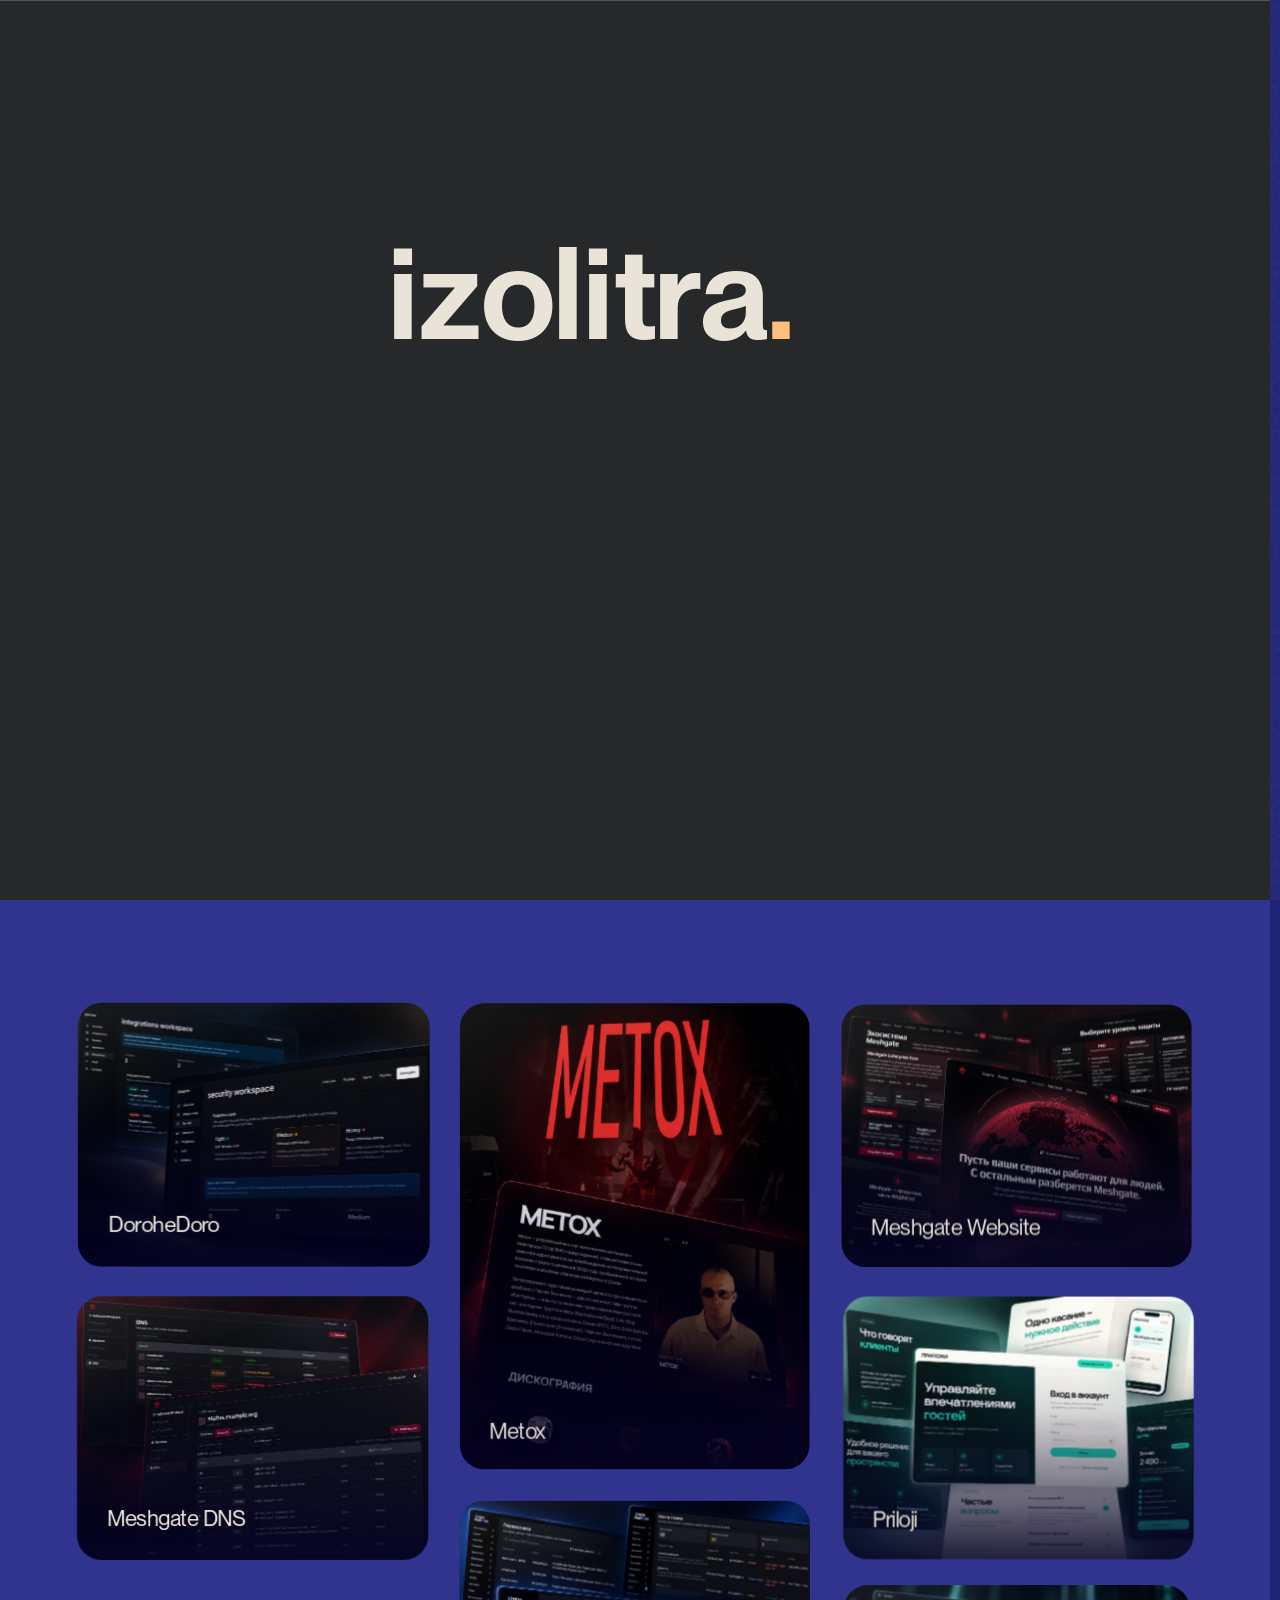
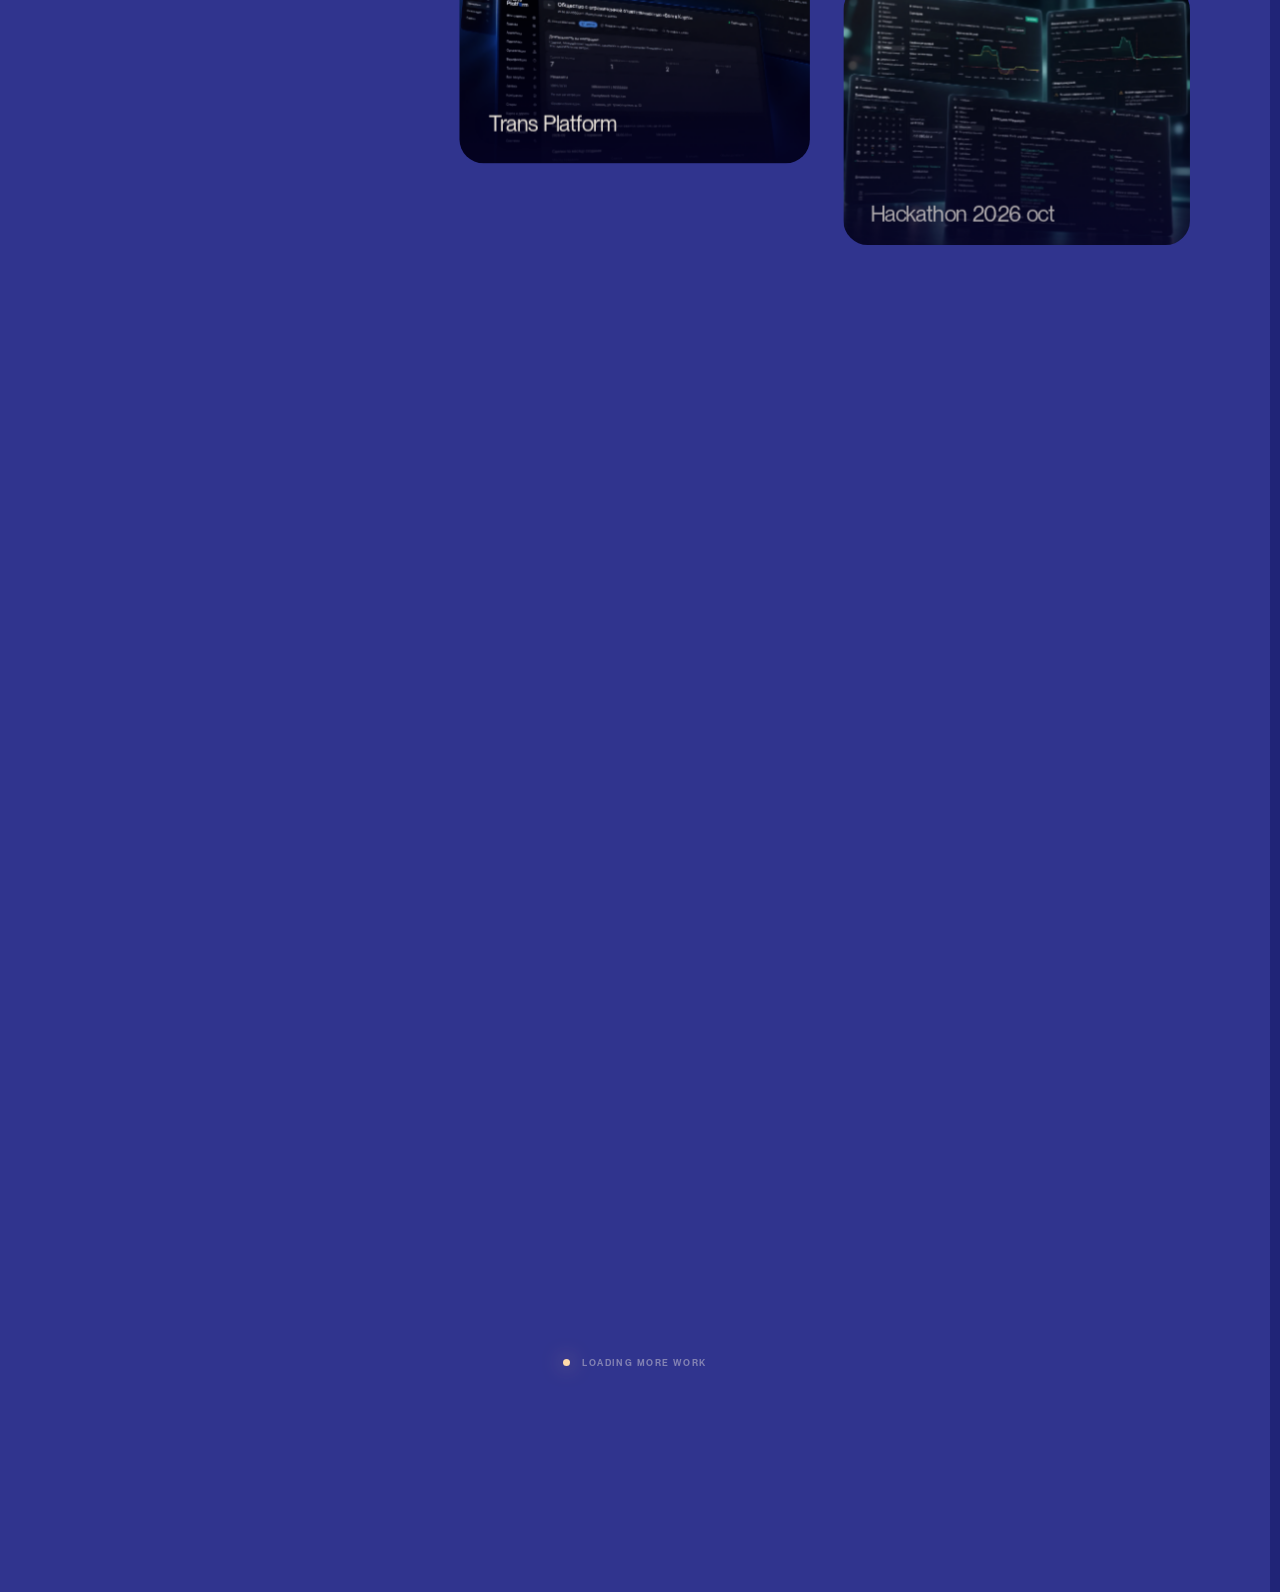
==== commit 96259580: "Update portfolio" ====
--- a/index.html
+++ b/index.html
@@ -1,4 +1,4 @@
-<!DOCTYPE html><html lang="en" data-theme="electric" class="ppneuemontreal_38986345-module__sjLx-G__variable playfair_display_5042e436-module__AAH8Pq__variable h-full bg-[var(--color-hero-background)] text-[var(--color-body-text)] antialiased [scrollbar-gutter:stable] [font-family:var(--font-pp-neue-montreal),Arial,sans-serif]"><head><meta charSet="utf-8"/><meta name="viewport" content="width=device-width, initial-scale=1, viewport-fit=cover"/><link rel="preload" href="/_next/static/media/35161b7740c25d33-s.p.0izitdbyxo4j2.woff2" as="font" crossorigin="" type="font/woff2"/><link rel="preload" href="/_next/static/media/70e3db2de7f94926-s.p.39pl-v7c3qrze.woff2" as="font" crossorigin="" type="font/woff2"/><link rel="preload" href="/_next/static/media/PPNeueMontreal_Regular-s.p.27e8_0-jh6uhl.otf" as="font" crossorigin="" type="font/otf"/><link rel="preload" href="/_next/static/media/PPNeueMontreal_Semibold-s.p.21-mvfyq346aq.otf" as="font" crossorigin="" type="font/otf"/><link rel="stylesheet" href="/_next/static/chunks/35f-9u5_dv7sr.css" data-precedence="next"/><link rel="stylesheet" href="/_next/static/chunks/1ae_goxzy9fo_.css" data-precedence="next"/><link rel="preload" as="script" fetchPriority="low" href="/_next/static/chunks/0iq1i69206cyl.js"/><script src="/_next/static/chunks/27jktro2p5rq9.js" async=""></script><script src="/_next/static/chunks/082obv3v03b-9.js" async=""></script><script src="/_next/static/chunks/3peubv2924kx4.js" async=""></script><script src="/_next/static/chunks/turbopack-2lg1g6kbsfm0x.js" async=""></script><script src="/_next/static/chunks/1apdz4m9qkvf7.js" async=""></script><script src="/_next/static/chunks/1r31ijps__dlw.js" async=""></script><script src="/_next/static/chunks/14mrh2-p_w84d.js" async=""></script><script src="/_next/static/chunks/1bkd6bgnje1rw.js" async=""></script><meta name="next-size-adjust" content=""/><title>izolitra</title><meta name="description" content="WebGL2 liquid wave portfolio"/><meta property="og:title" content="izolitra"/><meta property="og:description" content="WebGL2 liquid wave portfolio"/><meta property="og:site_name" content="izolitra"/><meta property="og:image" content="https://izolitra.github.io/opengraph.png"/><meta property="og:image:width" content="1731"/><meta property="og:image:height" content="909"/><meta property="og:image:alt" content="izolitra — Creative developer"/><meta property="og:type" content="website"/><meta name="twitter:card" content="summary_large_image"/><meta name="twitter:title" content="izolitra"/><meta name="twitter:description" content="WebGL2 liquid wave portfolio"/><meta name="twitter:image" content="https://izolitra.github.io/opengraph.png"/><link rel="icon" href="/favicon.ico?favicon.3dc3qcfn6zd1x.ico" sizes="48x48" type="image/x-icon"/><script>
+<!DOCTYPE html><html lang="en" data-theme="electric" class="ppneuemontreal_38986345-module__sjLx-G__variable playfair_display_5042e436-module__AAH8Pq__variable h-full bg-[var(--color-hero-background)] text-[var(--color-body-text)] antialiased [scrollbar-gutter:stable] [font-family:var(--font-pp-neue-montreal),Arial,sans-serif]"><head><meta charSet="utf-8"/><meta name="viewport" content="width=device-width, initial-scale=1, viewport-fit=cover"/><link rel="preload" href="/_next/static/media/35161b7740c25d33-s.p.0izitdbyxo4j2.woff2" as="font" crossorigin="" type="font/woff2"/><link rel="preload" href="/_next/static/media/70e3db2de7f94926-s.p.39pl-v7c3qrze.woff2" as="font" crossorigin="" type="font/woff2"/><link rel="preload" href="/_next/static/media/PPNeueMontreal_Regular-s.p.27e8_0-jh6uhl.otf" as="font" crossorigin="" type="font/otf"/><link rel="preload" href="/_next/static/media/PPNeueMontreal_Semibold-s.p.21-mvfyq346aq.otf" as="font" crossorigin="" type="font/otf"/><link rel="stylesheet" href="/_next/static/chunks/066jmy2za1at9.css" data-precedence="next"/><link rel="stylesheet" href="/_next/static/chunks/1ae_goxzy9fo_.css" data-precedence="next"/><link rel="preload" as="script" fetchPriority="low" href="/_next/static/chunks/0iq1i69206cyl.js"/><script src="/_next/static/chunks/27jktro2p5rq9.js" async=""></script><script src="/_next/static/chunks/082obv3v03b-9.js" async=""></script><script src="/_next/static/chunks/3peubv2924kx4.js" async=""></script><script src="/_next/static/chunks/turbopack-2lg1g6kbsfm0x.js" async=""></script><script src="/_next/static/chunks/1apdz4m9qkvf7.js" async=""></script><script src="/_next/static/chunks/175inq-aecufe.js" async=""></script><script src="/_next/static/chunks/14mrh2-p_w84d.js" async=""></script><script src="/_next/static/chunks/16jmothg20ho0.js" async=""></script><meta name="next-size-adjust" content=""/><title>izolitra</title><meta name="description" content="WebGL2 liquid wave portfolio"/><meta property="og:title" content="izolitra"/><meta property="og:description" content="WebGL2 liquid wave portfolio"/><meta property="og:site_name" content="izolitra"/><meta property="og:image" content="https://izolitra.github.io/opengraph.png"/><meta property="og:image:width" content="1731"/><meta property="og:image:height" content="909"/><meta property="og:image:alt" content="izolitra — Creative developer"/><meta property="og:type" content="website"/><meta name="twitter:card" content="summary_large_image"/><meta name="twitter:title" content="izolitra"/><meta name="twitter:description" content="WebGL2 liquid wave portfolio"/><meta name="twitter:image" content="https://izolitra.github.io/opengraph.png"/><link rel="icon" href="/favicon.ico?favicon.3dc3qcfn6zd1x.ico" sizes="48x48" type="image/x-icon"/><script>
   (() => {
     const themes = ["graphite", "obsidian", "ember", "radioactive", "lagoon", "electric"];
     let theme = "electric";
@@ -27,21 +27,45 @@
     accurateTrackBounce: true,
     trackLinks: true
   });
-</script><script src="/_next/static/chunks/0cz1d0mv5g_q7.js" noModule=""></script></head><body class="m-0 min-h-full overflow-x-hidden bg-[var(--color-page-background)]"><div hidden=""><!--$--><!--/$--></div><noscript><div><img src="https://mc.yandex.ru/watch/113701196" style="position:absolute;left:-9999px" alt=""/></div></noscript><!--$!--><template data-dgst="BAILOUT_TO_CLIENT_SIDE_RENDERING"></template><!--/$--><div class="pointer-events-none fixed inset-0 z-0 bg-[url(&#x27;/noise.svg&#x27;)] opacity-10 mix-blend-overlay" aria-hidden="true"></div><main class="relative z-0 "><section id="top" class="hero relative block! overflow-hidden bg-[var(--color-hero-background)] p-0! min-h-svh"><canvas id="liquid-gradient" class="pointer-events-none absolute inset-0 z-0 block h-full w-full max-[767px]:inset-auto max-[767px]:top-0 max-[767px]:left-1/2 max-[767px]:h-full max-[767px]:w-[max(100%,125svh)] max-[767px]:-translate-x-1/2" aria-hidden="true"></canvas><div aria-hidden="true" class="pointer-events-none absolute inset-x-0 bottom-0 z-[1] h-[clamp(140px,22vh,240px)]" style="background:linear-gradient(to bottom, transparent 0%, color-mix(in srgb, var(--color-page-background) 35%, transparent) 45%, var(--color-page-background) 100%)"></div><header class="theme-vt-header fixed inset-x-0 top-0 z-[100] flex items-start justify-between gap-4 pt-[max(clamp(24px,3.3vw,58px),calc(env(safe-area-inset-top)_+_10px))] pr-[max(clamp(22px,3.3vw,58px),calc(env(safe-area-inset-right)_+_10px))] pb-[clamp(24px,3.3vw,58px)] pl-[max(clamp(22px,3.3vw,58px),calc(env(safe-area-inset-left)_+_10px))] max-[640px]:pt-[max(18px,calc(env(safe-area-inset-top)_+_10px))] max-[640px]:pr-[max(18px,calc(env(safe-area-inset-right)_+_10px))] max-[640px]:pb-[18px] max-[640px]:pl-[max(18px,calc(env(safe-area-inset-left)_+_10px))] max-[420px]:pt-[max(14px,calc(env(safe-area-inset-top)_+_10px))] max-[420px]:pr-[max(14px,calc(env(safe-area-inset-right)_+_10px))] max-[420px]:pb-[14px] max-[420px]:pl-[max(14px,calc(env(safe-area-inset-left)_+_10px))]"><a aria-label="izolitra — back to top" class="   relative z-[1]   inline-flex items-start   whitespace-nowrap      [font-family:var(--font-pp-neue-montreal)]   text-[clamp(23px,1.9vw,29px)]   max-[767px]:text-[25px]   font-semibold   leading-[1.05]   tracking-[-0.01em]   text-[var(--color-foreground-90)]      no-underline   [-webkit-tap-highlight-color:transparent]      focus-visible:rounded-sm   focus-visible:outline-2   focus-visible:outline-offset-[6px]   focus-visible:outline-[var(--color-brand-focus)]   " href="#top"><span>izolitra</span><span class="text-[var(--color-accent)]">.</span></a><nav aria-label="Navigation and contact" class="relative z-[1] ml-auto grid w-max grid-cols-[max-content] justify-items-end gap-y-[2px] text-right"><a href="https://t.me/izolitra" target="_blank" rel="noopener noreferrer" aria-label="Telegram: @izolitra" class="   hero-contact-link   block w-max justify-self-end p-0 text-right      [font-family:var(--font-pp-neue-montreal)]   text-[clamp(21px,1.7vw,26px)]   max-[767px]:text-[23px]   font-normal   leading-[1.12]   tracking-[-0.025em]   text-[var(--color-foreground-90)]      transition-colors duration-300   hover:text-[var(--color-foreground)]      focus-visible:text-[var(--color-foreground)]   focus-visible:outline-2   focus-visible:outline-offset-4   focus-visible:outline-[var(--color-accent)]   "><span class="hero-contact-word relative inline-block">Telegram</span></a><div class="relative w-max justify-self-end"><span aria-hidden="true" class="pointer-events-none invisible absolute inset-y-0 right-[calc(100%+12px)] flex w-max items-center gap-1.5 whitespace-nowrap opacity-0 [font-family:var(--font-pp-neue-montreal)] text-[clamp(19px,1.5vw,23px)] font-normal leading-[1.12] tracking-[-0.025em] text-[var(--color-foreground-90)] max-[767px]:text-[21px]">Copied<svg aria-hidden="true" class="size-[18px] shrink-0 text-[#59d98e]" viewBox="0 0 24 24" fill="none"><path d="M4.5 12.5 9.5 17.5 19.5 6.5" stroke="currentColor" stroke-width="2.5" stroke-linecap="round" stroke-linejoin="round"></path></svg></span><button type="button" aria-label="Copy email yaroslavkurinnoy@mail.ru" class="   hero-contact-link   block w-max cursor-pointer   justify-self-end p-0 text-right      [font-family:var(--font-pp-neue-montreal)]   text-[clamp(21px,1.7vw,26px)]   max-[767px]:text-[23px]   font-normal   leading-[1.12]   tracking-[-0.025em]   text-[var(--color-foreground-90)]      transition-colors duration-300   hover:text-[var(--color-foreground)]      focus-visible:text-[var(--color-foreground)]   focus-visible:outline-2   focus-visible:outline-offset-4   focus-visible:outline-[var(--color-accent)]   "><span class="hero-contact-word relative inline-block">Email</span><span role="status" class="sr-only"></span></button></div><a class="   hero-contact-link   block w-max cursor-pointer   justify-self-end p-0 text-right      [font-family:var(--font-pp-neue-montreal)]   text-[clamp(21px,1.7vw,26px)]   max-[767px]:text-[23px]   font-normal   leading-[1.12]   tracking-[-0.025em]   text-[var(--color-foreground-90)]      transition-colors duration-300   hover:text-[var(--color-foreground)]      focus-visible:text-[var(--color-foreground)]   focus-visible:outline-2   focus-visible:outline-offset-4   focus-visible:outline-[var(--color-accent)]   " href="/me"><span class="hero-contact-word relative inline-block">Me</span></a></nav></header><style>
+</script><script src="/_next/static/chunks/0cz1d0mv5g_q7.js" noModule=""></script></head><body class="m-0 min-h-full overflow-x-hidden bg-[var(--color-page-background)]"><div hidden=""><!--$--><!--/$--></div><noscript><div><img src="https://mc.yandex.ru/watch/113701196" style="position:absolute;left:-9999px" alt=""/></div></noscript><!--$!--><template data-dgst="BAILOUT_TO_CLIENT_SIDE_RENDERING"></template><!--/$--><div class="pointer-events-none fixed inset-0 z-0 bg-[url(&#x27;/noise.svg&#x27;)] opacity-10 mix-blend-overlay" aria-hidden="true"></div><main class="relative z-0 "><section id="top" class="hero relative block! overflow-hidden bg-[var(--color-hero-background)] p-0! min-h-svh"><div class="hero-intro-curtain pointer-events-none absolute inset-0 z-10 bg-[#26282a]" aria-hidden="true"><span class="absolute inset-x-0 top-0 h-px bg-white/20"></span><div class="hero-intro-subtitle pointer-events-none absolute top-0 left-0 flex w-max flex-col items-start gap-[2px] opacity-0 [font-family:var(--font-pp-neue-montreal)] font-semibold leading-[1.05] tracking-[-0.01em] text-[var(--color-foreground-90)]"><span class="hero-intro-word block w-max overflow-hidden last:pb-[0.12em]"><span class="hero-intro-word-text block">frontend</span></span><span class="hero-intro-word block w-max overflow-hidden last:pb-[0.12em]"><span class="hero-intro-word-text block">engineer</span></span></div></div><canvas id="liquid-gradient" class="pointer-events-none absolute inset-0 z-0 block h-full w-full max-[767px]:inset-auto max-[767px]:top-0 max-[767px]:left-1/2 max-[767px]:h-full max-[767px]:w-[max(100%,125svh)] max-[767px]:-translate-x-1/2" aria-hidden="true"></canvas><div aria-hidden="true" class="pointer-events-none absolute inset-x-0 bottom-0 z-[1] h-[clamp(140px,22vh,240px)]" style="background:linear-gradient(to bottom, transparent 0%, color-mix(in srgb, var(--color-page-background) 35%, transparent) 45%, var(--color-page-background) 100%)"></div><header class="theme-vt-header fixed inset-x-0 top-0 z-[100] flex items-start justify-between gap-4 pt-[max(clamp(24px,3.3vw,58px),calc(env(safe-area-inset-top)_+_10px))] pr-[max(clamp(22px,3.3vw,58px),calc(env(safe-area-inset-right)_+_10px))] pb-[clamp(24px,3.3vw,58px)] pl-[max(clamp(22px,3.3vw,58px),calc(env(safe-area-inset-left)_+_10px))] max-[640px]:pt-[max(18px,calc(env(safe-area-inset-top)_+_10px))] max-[640px]:pr-[max(18px,calc(env(safe-area-inset-right)_+_10px))] max-[640px]:pb-[18px] max-[640px]:pl-[max(18px,calc(env(safe-area-inset-left)_+_10px))] max-[420px]:pt-[max(14px,calc(env(safe-area-inset-top)_+_10px))] max-[420px]:pr-[max(14px,calc(env(safe-area-inset-right)_+_10px))] max-[420px]:pb-[14px] max-[420px]:pl-[max(14px,calc(env(safe-area-inset-left)_+_10px))]"><a aria-label="izolitra — back to top" class=" hero-header-logo relative z-[1] inline-flex items-start whitespace-nowrap  [font-family:var(--font-pp-neue-montreal)] text-[clamp(23px,1.9vw,29px)] max-[767px]:text-[25px] font-semibold leading-[1.05] tracking-[-0.01em] text-[var(--color-foreground-90)]  no-underline [-webkit-tap-highlight-color:transparent]  focus-visible:rounded-sm focus-visible:outline-2 focus-visible:outline-offset-[6px] focus-visible:outline-[var(--color-brand-focus)] " href="#top"><span aria-hidden="true" class="hero-header-logo-full inline-flex"><span>izolitra</span><span class="text-[var(--color-accent)]">.</span></span><span aria-hidden="true" class="hero-header-logo-letters pointer-events-none absolute inset-0 block opacity-0"><span class="hero-logo-word-mask absolute top-0 left-0 block h-[1.16em] w-max overflow-hidden"><span class="hero-logo-word block leading-[1.05]">izolitra</span></span><span class="hero-logo-dot absolute top-0 inline-block text-[var(--color-accent)]">.</span></span></a><nav aria-label="Navigation and contact" class="relative z-[1] ml-auto grid w-max grid-cols-[max-content] justify-items-end gap-y-[2px] text-right"><a href="https://t.me/izolitra" target="_blank" rel="noopener noreferrer" aria-label="Telegram: @izolitra" class=" hero-contact-link block w-max justify-self-end p-0 text-right  [font-family:var(--font-pp-neue-montreal)] text-[clamp(21px,1.7vw,26px)] max-[767px]:text-[23px] font-normal leading-[1.12] tracking-[-0.025em] text-[var(--color-foreground-90)]  transition-colors duration-300 hover:text-[var(--color-foreground)]  focus-visible:text-[var(--color-foreground)] focus-visible:outline-2 focus-visible:outline-offset-4 focus-visible:outline-[var(--color-accent)] "><span class="hero-contact-word relative inline-block">Telegram</span></a><div class="relative w-max justify-self-end"><span aria-hidden="true" class="pointer-events-none invisible absolute inset-y-0 right-[calc(100%+12px)] flex w-max items-center gap-1.5 whitespace-nowrap opacity-0 [font-family:var(--font-pp-neue-montreal)] text-[clamp(19px,1.5vw,23px)] font-normal leading-[1.12] tracking-[-0.025em] text-[var(--color-foreground-90)] max-[767px]:text-[21px]">Copied<svg aria-hidden="true" class="size-[18px] shrink-0 text-[#59d98e]" viewBox="0 0 24 24" fill="none"><path d="M4.5 12.5 9.5 17.5 19.5 6.5" stroke="currentColor" stroke-width="2.5" stroke-linecap="round" stroke-linejoin="round"></path></svg></span><button type="button" aria-label="Copy email yaroslavkurinnoy@mail.ru" class=" hero-contact-link block w-max cursor-pointer justify-self-end p-0 text-right  [font-family:var(--font-pp-neue-montreal)] text-[clamp(21px,1.7vw,26px)] max-[767px]:text-[23px] font-normal leading-[1.12] tracking-[-0.025em] text-[var(--color-foreground-90)]  transition-colors duration-300 hover:text-[var(--color-foreground)]  focus-visible:text-[var(--color-foreground)] focus-visible:outline-2 focus-visible:outline-offset-4 focus-visible:outline-[var(--color-accent)] "><span class="hero-contact-word relative inline-block">Email</span><span role="status" class="sr-only"></span></button></div><a class=" hero-contact-link block w-max cursor-pointer justify-self-end p-0 text-right  [font-family:var(--font-pp-neue-montreal)] text-[clamp(21px,1.7vw,26px)] max-[767px]:text-[23px] font-normal leading-[1.12] tracking-[-0.025em] text-[var(--color-foreground-90)]  transition-colors duration-300 hover:text-[var(--color-foreground)]  focus-visible:text-[var(--color-foreground)] focus-visible:outline-2 focus-visible:outline-offset-4 focus-visible:outline-[var(--color-accent)] " href="/me"><span class="hero-contact-word relative inline-block">Me</span></a></nav></header><style>
+            html:has(.hero-intro-curtain),
+            html:has(.hero-intro-curtain) body,
+            html.hero-intro-scroll-locked,
+            html.hero-intro-scroll-locked body { overflow: hidden !important; overscroll-behavior: none; }
+            .hero:has(.hero-intro-curtain) .hero-header-logo { --hero-logo-shadow-near: 0; --hero-logo-shadow-far: 0; opacity: 0; pointer-events: none; }
+            .hero-header-logo-letters { opacity: 0; }
+            .hero:not(:has(.hero-intro-curtain)) .hero-logo-word-mask { overflow: visible; }
+            .hero:has(.hero-intro-curtain) .hero-logo-dot,
+            .hero:has(.hero-intro-curtain) .theme-vt-header nav,
+            body:has(.hero-intro-curtain) .theme-vt-panel { opacity: 0; pointer-events: none; }
+            .hero-logo-dot { text-shadow: none; }
+            .hero:has(.hero-intro-curtain) .hero-intro-description { opacity: 0; }
+            @media (prefers-reduced-motion: reduce) {
+              html:has(.hero-intro-curtain), html:has(.hero-intro-curtain) body { overflow: auto !important; }
+              .hero-intro-curtain { display: none; }
+              .hero:has(.hero-intro-curtain) .hero-header-logo,
+              .hero:has(.hero-intro-curtain) .theme-vt-header nav,
+              body:has(.hero-intro-curtain) .theme-vt-panel,
+              .hero:has(.hero-intro-curtain) .hero-intro-description { opacity: 1; pointer-events: auto; }
+              .hero:has(.hero-intro-curtain) .hero-header-logo-full { opacity: 1 !important; visibility: visible !important; }
+              .hero:has(.hero-intro-curtain) .hero-header-logo-letters { opacity: 0 !important; }
+              .hero:has(.hero-intro-curtain) .hero-header-logo { --hero-logo-shadow-near: 0.5; --hero-logo-shadow-far: 0.25; }
+            }
             .hero-contact-word::after { content: ""; position: absolute; right: 0; bottom: 0; left: 0; height: 1px; background: var(--color-accent); transform: scaleX(0); transform-origin: left center; transition: transform 300ms ease; pointer-events: none; }
             .hero-contact-link:hover .hero-contact-word::after,
             .hero-contact-link:focus-visible .hero-contact-word::after { transform: scaleX(1); }
             @media (prefers-reduced-motion: reduce) { .hero-contact-word::after { transition: none; } }
             @media (max-width: 767px) {
               .theme-vt-header a, .theme-vt-header button, .theme-trigger { text-shadow: 0 0 20px rgb(var(--rgb-shadow) / 0.5), 0 0 40px rgb(var(--rgb-shadow) / 0.25); }
+              .theme-vt-header .hero-header-logo { text-shadow: 0 0 20px rgb(var(--rgb-shadow) / var(--hero-logo-shadow-near, 0.5)), 0 0 40px rgb(var(--rgb-shadow) / var(--hero-logo-shadow-far, 0.25)); }
               .me-page .me-intro { text-shadow: 0 2px 24px rgb(var(--rgb-shadow) / 0.28), 0 0 44px rgb(var(--rgb-shadow) / 0.16); }
               .theme-trigger svg { filter: drop-shadow(0 0 12px rgb(var(--rgb-shadow) / 0.45)); }
             }
-          </style><div class="theme-vt-hero-copy pointer-events-none absolute inset-0 z-20 h-svh w-full text-left hero-short:relative hero-short:inset-auto hero-short:flex hero-short:h-auto hero-short:min-h-svh hero-short:flex-col hero-short:px-[6%] hero-short:pt-[max(110px,calc(env(safe-area-inset-top)_+_96px))] hero-short:pb-12"><h1 class="absolute inset-0 m-0 font-bold leading-[0.96] select-none max-[640px]:text-center hero-short:relative hero-short:inset-auto hero-short:mt-5 hero-short:flex hero-short:w-full hero-short:flex-col hero-short:items-center"><span class="absolute top-[23%] left-[8.1%] block whitespace-nowrap text-[clamp(94px,17.25vw,253px)] font-semibold leading-[1.09] text-[var(--color-heading)] min-[641px]:max-[1023px]:text-[clamp(129px,17.25vw,184px)] max-[640px]:top-[31%] max-[640px]:left-1/2 max-[640px]:-translate-x-1/2 max-[640px]:text-[clamp(56px,19vw,114px)] hero-short:relative hero-short:top-auto hero-short:left-auto hero-short:translate-x-0 hero-short:text-[clamp(56px,18vw,110px)]"><span class="block">Creative</span></span><em class="absolute top-[47.5%] right-[5.1%] block whitespace-nowrap px-[0.08em] pb-[0.10em] text-[clamp(90px,16.1vw,242px)] font-semibold italic leading-[1.05] tracking-[-0.062em] text-[var(--color-accent)] [font-family:var(--font-playfair)] min-[641px]:max-[1023px]:text-[clamp(123px,16.1vw,173px)] max-[640px]:top-[calc(31%_+_21vw)] max-[640px]:right-auto max-[640px]:left-1/2 max-[640px]:-translate-x-1/2 max-[640px]:text-[clamp(72px,21vw,129px)] hero-short:relative hero-short:top-auto hero-short:right-auto hero-short:left-auto hero-short:mt-[-0.12em] hero-short:self-center hero-short:translate-x-0 hero-short:text-[clamp(58px,16vw,100px)]"><span class="block">developer.</span></em></h1><p class="   absolute bottom-[10%] left-[8.5%] z-20 m-0   max-w-[min(360px,82vw)]      [font-family:var(--font-pp-neue-montreal)]   text-[clamp(23px,2vw,28px)]   font-normal   leading-[1.16]   tracking-[-0.025em]   text-[var(--color-foreground-90)]   [text-wrap:balance]      max-[640px]:top-[calc(31%_+_48vw)]   max-[640px]:bottom-auto   max-[640px]:left-1/2   max-[640px]:w-[min(320px,82vw)]   max-[640px]:-translate-x-1/2   max-[640px]:text-center   max-[640px]:text-[clamp(23px,5.8vw,28px)]   max-[640px]:leading-[1.2]      hero-short:relative   hero-short:top-auto   hero-short:bottom-auto   hero-short:left-auto   hero-short:mt-4   hero-short:w-[min(320px,82vw)]   hero-short:self-center   hero-short:translate-x-0   hero-short:text-center   "><span class="block">I build web applications from interfaces to integrations and deployment.</span></p></div></section><section id="showcase" class="theme-vt-showcase relative z-0 isolate w-full overflow-clip bg-[var(--color-page-background)] px-[clamp(24px,6vw,112px)] pt-[clamp(64px,8vw,128px)] pb-[120px] max-[1023px]:px-[clamp(20px,4vw,40px)] max-[1023px]:pt-[clamp(64px,9vw,92px)] max-[1023px]:pb-20 max-[640px]:px-3.5 max-[640px]:pt-14 max-[640px]:pb-16"><div class="relative z-[1] mx-auto flex w-full max-w-[1380px] flex-row items-start gap-[clamp(18px,2.2vw,34px)] max-[1023px]:gap-[clamp(16px,3vw,26px)] max-[640px]:flex-col max-[640px]:gap-4"><div class="flex w-0 min-w-0 flex-1 flex-col gap-[clamp(18px,2.2vw,34px)] max-[1023px]:gap-[clamp(16px,3vw,26px)] max-[640px]:w-full max-[640px]:flex-none max-[640px]:gap-4"><article class="group block w-full max-w-full cursor-pointer select-none focus-visible:outline-2 focus-visible:outline-offset-[6px] focus-visible:outline-[var(--color-accent-focus)] motion-reduce:translate-y-0! motion-reduce:rotate-0! motion-reduce:scale-100! motion-reduce:opacity-100!" data-showcase-card="true" data-side="left" role="button" tabindex="0" aria-label="Открыть галерею проекта «DoroheDoro»"><div class="transition-transform duration-300 ease-out group-hover:scale-[1.02] group-active:scale-[0.98] motion-reduce:transform-none motion-reduce:transition-none"><div data-showcase-media="true" class="relative isolate w-full min-w-0 overflow-hidden rounded-[clamp(14px,1.5vw,26px)] bg-[var(--color-media-background)] shadow-[var(--shadow-card)] [transform-origin:50%_100%] motion-reduce:transform-none! motion-reduce:[clip-path:none]! max-[640px]:rounded-[18px] aspect-[4/3]"><div aria-hidden="true" class="animate-pulse bg-[color-mix(in_srgb,var(--color-media-background)_82%,var(--color-foreground)_18%)] pointer-events-none absolute inset-0 z-0 rounded-[inherit] transition-opacity duration-500 opacity-100"></div><img alt="" draggable="false" loading="lazy" decoding="async" data-nimg="fill" class="z-0 object-cover saturate-[0.82] contrast-[1.06] transition-[opacity,filter] duration-700 ease-[cubic-bezier(0.2,0.8,0.2,1)] group-hover:saturate-100 group-hover:contrast-[1.02] motion-reduce:transition-none opacity-0" style="position:absolute;height:100%;width:100%;left:0;top:0;right:0;bottom:0;color:transparent" src="/showcase/hack/banner.webp"/><div class="pointer-events-none absolute inset-0 z-[1] bg-[image:var(--gradient-card-highlight)]"></div><div class="pointer-events-none absolute inset-0 z-[1] bg-[image:var(--gradient-card-shade)]"></div><div data-showcase-content="true" class="pointer-events-none absolute inset-x-0 bottom-0 z-[2] p-[clamp(20px,2.5vw,40px)] max-[1023px]:p-[clamp(18px,3vw,28px)] max-[640px]:p-5 motion-reduce:transform-none! motion-reduce:opacity-100!"><h3 class="m-0 max-w-[14ch] [font-family:var(--font-pp-neue-montreal)] text-[clamp(21px,1.7vw,26px)] font-normal leading-[1.12] tracking-[-0.025em] text-[var(--color-foreground)] [text-shadow:var(--shadow-card-title)] max-[767px]:text-[23px]">DoroheDoro</h3></div></div></div></article><article class="group block w-full max-w-full cursor-pointer select-none focus-visible:outline-2 focus-visible:outline-offset-[6px] focus-visible:outline-[var(--color-accent-focus)] motion-reduce:translate-y-0! motion-reduce:rotate-0! motion-reduce:scale-100! motion-reduce:opacity-100!" data-showcase-card="true" data-side="left" role="button" tabindex="0" aria-label="Открыть галерею проекта «Meshgate DNS»"><div class="transition-transform duration-300 ease-out group-hover:scale-[1.02] group-active:scale-[0.98] motion-reduce:transform-none motion-reduce:transition-none"><div data-showcase-media="true" class="relative isolate w-full min-w-0 overflow-hidden rounded-[clamp(14px,1.5vw,26px)] bg-[var(--color-media-background)] shadow-[var(--shadow-card)] [transform-origin:50%_100%] motion-reduce:transform-none! motion-reduce:[clip-path:none]! max-[640px]:rounded-[18px] aspect-[4/3]"><div aria-hidden="true" class="animate-pulse bg-[color-mix(in_srgb,var(--color-media-background)_82%,var(--color-foreground)_18%)] pointer-events-none absolute inset-0 z-0 rounded-[inherit] transition-opacity duration-500 opacity-100"></div><img alt="" draggable="false" loading="lazy" decoding="async" data-nimg="fill" class="z-0 object-cover saturate-[0.82] contrast-[1.06] transition-[opacity,filter] duration-700 ease-[cubic-bezier(0.2,0.8,0.2,1)] group-hover:saturate-100 group-hover:contrast-[1.02] motion-reduce:transition-none opacity-0" style="position:absolute;height:100%;width:100%;left:0;top:0;right:0;bottom:0;color:transparent" src="/showcase/MeshgateLK/banner.webp"/><div class="pointer-events-none absolute inset-0 z-[1] bg-[image:var(--gradient-card-highlight)]"></div><div class="pointer-events-none absolute inset-0 z-[1] bg-[image:var(--gradient-card-shade)]"></div><div data-showcase-content="true" class="pointer-events-none absolute inset-x-0 bottom-0 z-[2] p-[clamp(20px,2.5vw,40px)] max-[1023px]:p-[clamp(18px,3vw,28px)] max-[640px]:p-5 motion-reduce:transform-none! motion-reduce:opacity-100!"><h3 class="m-0 max-w-[14ch] [font-family:var(--font-pp-neue-montreal)] text-[clamp(21px,1.7vw,26px)] font-normal leading-[1.12] tracking-[-0.025em] text-[var(--color-foreground)] [text-shadow:var(--shadow-card-title)] max-[767px]:text-[23px]">Meshgate DNS</h3></div></div></div></article></div><div class="flex w-0 min-w-0 flex-1 flex-col gap-[clamp(18px,2.2vw,34px)] max-[1023px]:gap-[clamp(16px,3vw,26px)] max-[640px]:w-full max-[640px]:flex-none max-[640px]:gap-4"><article class="group block w-full max-w-full cursor-pointer select-none focus-visible:outline-2 focus-visible:outline-offset-[6px] focus-visible:outline-[var(--color-accent-focus)] motion-reduce:translate-y-0! motion-reduce:rotate-0! motion-reduce:scale-100! motion-reduce:opacity-100!" data-showcase-card="true" data-side="right" role="button" tabindex="0" aria-label="Открыть галерею проекта «Metox»"><div class="transition-transform duration-300 ease-out group-hover:scale-[1.02] group-active:scale-[0.98] motion-reduce:transform-none motion-reduce:transition-none"><div data-showcase-media="true" class="relative isolate w-full min-w-0 overflow-hidden rounded-[clamp(14px,1.5vw,26px)] bg-[var(--color-media-background)] shadow-[var(--shadow-card)] [transform-origin:50%_100%] motion-reduce:transform-none! motion-reduce:[clip-path:none]! max-[640px]:rounded-[18px] aspect-[3/4]"><div aria-hidden="true" class="animate-pulse bg-[color-mix(in_srgb,var(--color-media-background)_82%,var(--color-foreground)_18%)] pointer-events-none absolute inset-0 z-0 rounded-[inherit] transition-opacity duration-500 opacity-100"></div><img alt="" draggable="false" loading="lazy" decoding="async" data-nimg="fill" class="z-0 object-cover saturate-[0.82] contrast-[1.06] transition-[opacity,filter] duration-700 ease-[cubic-bezier(0.2,0.8,0.2,1)] group-hover:saturate-100 group-hover:contrast-[1.02] motion-reduce:transition-none opacity-0" style="position:absolute;height:100%;width:100%;left:0;top:0;right:0;bottom:0;color:transparent" src="/showcase/Metox/banner.webp"/><div class="pointer-events-none absolute inset-0 z-[1] bg-[image:var(--gradient-card-highlight)]"></div><div class="pointer-events-none absolute inset-0 z-[1] bg-[image:var(--gradient-card-shade)]"></div><div data-showcase-content="true" class="pointer-events-none absolute inset-x-0 bottom-0 z-[2] p-[clamp(20px,2.5vw,40px)] max-[1023px]:p-[clamp(18px,3vw,28px)] max-[640px]:p-5 motion-reduce:transform-none! motion-reduce:opacity-100!"><h3 class="m-0 max-w-[14ch] [font-family:var(--font-pp-neue-montreal)] text-[clamp(21px,1.7vw,26px)] font-normal leading-[1.12] tracking-[-0.025em] text-[var(--color-foreground)] [text-shadow:var(--shadow-card-title)] max-[767px]:text-[23px]">Metox</h3></div></div></div></article><article class="group block w-full max-w-full cursor-pointer select-none focus-visible:outline-2 focus-visible:outline-offset-[6px] focus-visible:outline-[var(--color-accent-focus)] motion-reduce:translate-y-0! motion-reduce:rotate-0! motion-reduce:scale-100! motion-reduce:opacity-100!" data-showcase-card="true" data-side="right" role="button" tabindex="0" aria-label="Открыть галерею проекта «Trans Platform»"><div class="transition-transform duration-300 ease-out group-hover:scale-[1.02] group-active:scale-[0.98] motion-reduce:transform-none motion-reduce:transition-none"><div data-showcase-media="true" class="relative isolate w-full min-w-0 overflow-hidden rounded-[clamp(14px,1.5vw,26px)] bg-[var(--color-media-background)] shadow-[var(--shadow-card)] [transform-origin:50%_100%] motion-reduce:transform-none! motion-reduce:[clip-path:none]! max-[640px]:rounded-[18px] aspect-[4/3]"><div aria-hidden="true" class="animate-pulse bg-[color-mix(in_srgb,var(--color-media-background)_82%,var(--color-foreground)_18%)] pointer-events-none absolute inset-0 z-0 rounded-[inherit] transition-opacity duration-500 opacity-100"></div><img alt="" draggable="false" loading="lazy" decoding="async" data-nimg="fill" class="z-0 object-cover saturate-[0.82] contrast-[1.06] transition-[opacity,filter] duration-700 ease-[cubic-bezier(0.2,0.8,0.2,1)] group-hover:saturate-100 group-hover:contrast-[1.02] motion-reduce:transition-none opacity-0" style="position:absolute;height:100%;width:100%;left:0;top:0;right:0;bottom:0;color:transparent" src="/showcase/TransPlatform/banner.webp"/><div class="pointer-events-none absolute inset-0 z-[1] bg-[image:var(--gradient-card-highlight)]"></div><div class="pointer-events-none absolute inset-0 z-[1] bg-[image:var(--gradient-card-shade)]"></div><div data-showcase-content="true" class="pointer-events-none absolute inset-x-0 bottom-0 z-[2] p-[clamp(20px,2.5vw,40px)] max-[1023px]:p-[clamp(18px,3vw,28px)] max-[640px]:p-5 motion-reduce:transform-none! motion-reduce:opacity-100!"><h3 class="m-0 max-w-[14ch] [font-family:var(--font-pp-neue-montreal)] text-[clamp(21px,1.7vw,26px)] font-normal leading-[1.12] tracking-[-0.025em] text-[var(--color-foreground)] [text-shadow:var(--shadow-card-title)] max-[767px]:text-[23px]">Trans Platform</h3></div></div></div></article></div><div class="flex w-0 min-w-0 flex-1 flex-col gap-[clamp(18px,2.2vw,34px)] max-[1023px]:gap-[clamp(16px,3vw,26px)] max-[640px]:w-full max-[640px]:flex-none max-[640px]:gap-4"><article class="group block w-full max-w-full cursor-pointer select-none focus-visible:outline-2 focus-visible:outline-offset-[6px] focus-visible:outline-[var(--color-accent-focus)] motion-reduce:translate-y-0! motion-reduce:rotate-0! motion-reduce:scale-100! motion-reduce:opacity-100!" data-showcase-card="true" data-side="right" role="button" tabindex="0" aria-label="Открыть галерею проекта «Meshgate Website»"><div class="transition-transform duration-300 ease-out group-hover:scale-[1.02] group-active:scale-[0.98] motion-reduce:transform-none motion-reduce:transition-none"><div data-showcase-media="true" class="relative isolate w-full min-w-0 overflow-hidden rounded-[clamp(14px,1.5vw,26px)] bg-[var(--color-media-background)] shadow-[var(--shadow-card)] [transform-origin:50%_100%] motion-reduce:transform-none! motion-reduce:[clip-path:none]! max-[640px]:rounded-[18px] aspect-[4/3]"><div aria-hidden="true" class="animate-pulse bg-[color-mix(in_srgb,var(--color-media-background)_82%,var(--color-foreground)_18%)] pointer-events-none absolute inset-0 z-0 rounded-[inherit] transition-opacity duration-500 opacity-100"></div><img alt="" draggable="false" loading="lazy" decoding="async" data-nimg="fill" class="z-0 object-cover saturate-[0.82] contrast-[1.06] transition-[opacity,filter] duration-700 ease-[cubic-bezier(0.2,0.8,0.2,1)] group-hover:saturate-100 group-hover:contrast-[1.02] motion-reduce:transition-none opacity-0" style="position:absolute;height:100%;width:100%;left:0;top:0;right:0;bottom:0;color:transparent" src="/showcase/meshgateLanding/banner.webp"/><div class="pointer-events-none absolute inset-0 z-[1] bg-[image:var(--gradient-card-highlight)]"></div><div class="pointer-events-none absolute inset-0 z-[1] bg-[image:var(--gradient-card-shade)]"></div><div data-showcase-content="true" class="pointer-events-none absolute inset-x-0 bottom-0 z-[2] p-[clamp(20px,2.5vw,40px)] max-[1023px]:p-[clamp(18px,3vw,28px)] max-[640px]:p-5 motion-reduce:transform-none! motion-reduce:opacity-100!"><h3 class="m-0 max-w-[14ch] [font-family:var(--font-pp-neue-montreal)] text-[clamp(21px,1.7vw,26px)] font-normal leading-[1.12] tracking-[-0.025em] text-[var(--color-foreground)] [text-shadow:var(--shadow-card-title)] max-[767px]:text-[23px]">Meshgate Website</h3></div></div></div></article><article class="group block w-full max-w-full cursor-pointer select-none focus-visible:outline-2 focus-visible:outline-offset-[6px] focus-visible:outline-[var(--color-accent-focus)] motion-reduce:translate-y-0! motion-reduce:rotate-0! motion-reduce:scale-100! motion-reduce:opacity-100!" data-showcase-card="true" data-side="right" role="button" tabindex="0" aria-label="Открыть галерею проекта «Priloji»"><div class="transition-transform duration-300 ease-out group-hover:scale-[1.02] group-active:scale-[0.98] motion-reduce:transform-none motion-reduce:transition-none"><div data-showcase-media="true" class="relative isolate w-full min-w-0 overflow-hidden rounded-[clamp(14px,1.5vw,26px)] bg-[var(--color-media-background)] shadow-[var(--shadow-card)] [transform-origin:50%_100%] motion-reduce:transform-none! motion-reduce:[clip-path:none]! max-[640px]:rounded-[18px] aspect-[4/3]"><div aria-hidden="true" class="animate-pulse bg-[color-mix(in_srgb,var(--color-media-background)_82%,var(--color-foreground)_18%)] pointer-events-none absolute inset-0 z-0 rounded-[inherit] transition-opacity duration-500 opacity-100"></div><img alt="" draggable="false" loading="lazy" decoding="async" data-nimg="fill" class="z-0 object-cover saturate-[0.82] contrast-[1.06] transition-[opacity,filter] duration-700 ease-[cubic-bezier(0.2,0.8,0.2,1)] group-hover:saturate-100 group-hover:contrast-[1.02] motion-reduce:transition-none opacity-0" style="position:absolute;height:100%;width:100%;left:0;top:0;right:0;bottom:0;color:transparent" src="/showcase/Приложи/banner.webp"/><div class="pointer-events-none absolute inset-0 z-[1] bg-[image:var(--gradient-card-highlight)]"></div><div class="pointer-events-none absolute inset-0 z-[1] bg-[image:var(--gradient-card-shade)]"></div><div data-showcase-content="true" class="pointer-events-none absolute inset-x-0 bottom-0 z-[2] p-[clamp(20px,2.5vw,40px)] max-[1023px]:p-[clamp(18px,3vw,28px)] max-[640px]:p-5 motion-reduce:transform-none! motion-reduce:opacity-100!"><h3 class="m-0 max-w-[14ch] [font-family:var(--font-pp-neue-montreal)] text-[clamp(21px,1.7vw,26px)] font-normal leading-[1.12] tracking-[-0.025em] text-[var(--color-foreground)] [text-shadow:var(--shadow-card-title)] max-[767px]:text-[23px]">Priloji</h3></div></div></div></article></div></div><div class="relative z-[1] flex min-h-[220px] items-center justify-center gap-3 text-[9px] font-extrabold tracking-[0.16em] text-[var(--color-foreground-40)] uppercase max-[1023px]:text-xs max-[640px]:min-h-36 max-[640px]:text-sm" aria-live="polite"><span class="size-[7px] animate-pulse rounded-full bg-[var(--color-accent-focus)] shadow-[var(--shadow-loading-dot)]"></span>Loading more work</div></section><div class="works__veil pointer-events-none invisible fixed inset-x-0 top-0 bottom-0 z-[1] overflow-hidden" aria-hidden="true"><div class="works__veil-zone absolute inset-x-0 top-0" data-side="top"><div class="works__veil-layer absolute inset-0"></div><div class="works__veil-layer absolute inset-0"></div><div class="works__veil-layer absolute inset-0"></div><div class="works__veil-layer absolute inset-0"></div><div class="works__veil-layer absolute inset-0"></div><div class="works__veil-layer absolute inset-0"></div></div><div class="works__veil-zone absolute inset-x-0 bottom-0" data-side="bottom"><div class="works__veil-layer absolute inset-0"></div><div class="works__veil-layer absolute inset-0"></div><div class="works__veil-layer absolute inset-0"></div><div class="works__veil-layer absolute inset-0"></div><div class="works__veil-layer absolute inset-0"></div><div class="works__veil-layer absolute inset-0"></div></div></div></main><!--$--><!--/$--><div class="theme-vt-panel fixed right-[max(clamp(22px,3.3vw,58px),calc(env(safe-area-inset-right)_+_10px))] bottom-[max(clamp(12px,1.2vw,20px),calc(env(safe-area-inset-bottom)_+_8px))] z-[100] max-[640px]:right-[max(18px,calc(env(safe-area-inset-right)_+_10px))] max-[420px]:right-[max(14px,calc(env(safe-area-inset-right)_+_10px))]"><style>
+          </style><div class="theme-vt-hero-copy pointer-events-none absolute inset-0 z-[2] h-svh w-full text-left hero-short:relative hero-short:inset-auto hero-short:flex hero-short:h-auto hero-short:min-h-svh hero-short:flex-col hero-short:px-[6%] hero-short:pt-[max(110px,calc(env(safe-area-inset-top)_+_96px))] hero-short:pb-12"><h1 class="absolute inset-0 m-0 font-bold leading-[0.96] select-none max-[640px]:text-center hero-short:relative hero-short:inset-auto hero-short:mt-5 hero-short:flex hero-short:w-full hero-short:flex-col hero-short:items-center"><span class="absolute top-[23%] left-[8.1%] block whitespace-nowrap text-[clamp(94px,17.25vw,253px)] font-semibold leading-[1.09] text-[var(--color-heading)] min-[641px]:max-[1023px]:text-[clamp(129px,17.25vw,184px)] max-[640px]:top-[31%] max-[640px]:left-1/2 max-[640px]:-translate-x-1/2 max-[640px]:text-[clamp(56px,19vw,114px)] hero-short:relative hero-short:top-auto hero-short:left-auto hero-short:translate-x-0 hero-short:text-[clamp(56px,18vw,110px)]"><span class="block">Creative</span></span><em class="absolute top-[47.5%] right-[5.1%] block whitespace-nowrap px-[0.08em] pb-[0.10em] text-[clamp(90px,16.1vw,242px)] font-semibold italic leading-[1.05] tracking-[-0.062em] text-[var(--color-accent)] [font-family:var(--font-playfair)] min-[641px]:max-[1023px]:text-[clamp(123px,16.1vw,173px)] max-[640px]:top-[calc(31%_+_21vw)] max-[640px]:right-auto max-[640px]:left-1/2 max-[640px]:-translate-x-1/2 max-[640px]:text-[clamp(72px,21vw,129px)] hero-short:relative hero-short:top-auto hero-short:right-auto hero-short:left-auto hero-short:mt-[-0.12em] hero-short:self-center hero-short:translate-x-0 hero-short:text-[clamp(58px,16vw,100px)]"><span class="block">developer.</span></em></h1><p class=" absolute bottom-[10%] left-[8.5%] z-20 m-0 max-w-[min(360px,82vw)]  [font-family:var(--font-pp-neue-montreal)] text-[clamp(23px,2vw,28px)] font-normal leading-[1.16] tracking-[-0.025em] text-[var(--color-foreground-90)] [text-wrap:balance]  max-[640px]:top-[calc(31%_+_48vw)] max-[640px]:bottom-auto max-[640px]:left-1/2 max-[640px]:w-[min(320px,82vw)] max-[640px]:-translate-x-1/2 max-[640px]:text-center max-[640px]:text-[clamp(23px,5.8vw,28px)] max-[640px]:leading-[1.2]  hero-short:relative hero-short:top-auto hero-short:bottom-auto hero-short:left-auto hero-short:mt-4 hero-short:w-[min(320px,82vw)] hero-short:self-center hero-short:translate-x-0 hero-short:text-center "><span class="hero-intro-description block">I build web applications from interfaces to integrations and deployment.</span></p></div></section><section id="showcase" class="theme-vt-showcase relative z-0 isolate w-full overflow-clip bg-[var(--color-page-background)] px-[clamp(24px,6vw,112px)] pt-[clamp(64px,8vw,128px)] pb-[120px] max-[1023px]:px-[clamp(20px,4vw,40px)] max-[1023px]:pt-[clamp(64px,9vw,92px)] max-[1023px]:pb-20 max-[640px]:px-3.5 max-[640px]:pt-14 max-[640px]:pb-16"><div class="relative z-[1] mx-auto flex w-full max-w-[1380px] flex-row items-start gap-[clamp(18px,2.2vw,34px)] max-[1023px]:gap-[clamp(16px,3vw,26px)] max-[640px]:flex-col max-[640px]:gap-4"><div class="flex w-0 min-w-0 flex-1 flex-col gap-[clamp(18px,2.2vw,34px)] max-[1023px]:gap-[clamp(16px,3vw,26px)] max-[640px]:w-full max-[640px]:flex-none max-[640px]:gap-4"><article class="group block w-full max-w-full cursor-pointer select-none focus-visible:outline-2 focus-visible:outline-offset-[6px] focus-visible:outline-[var(--color-accent-focus)] motion-reduce:translate-y-0! motion-reduce:rotate-0! motion-reduce:scale-100! motion-reduce:opacity-100!" data-showcase-card="true" data-side="left" role="button" tabindex="0" aria-label="Открыть галерею проекта «DoroheDoro»"><div class="transition-transform duration-300 ease-out group-hover:scale-[1.02] group-active:scale-[0.98] motion-reduce:transform-none motion-reduce:transition-none"><div data-showcase-media="true" class="relative isolate w-full min-w-0 overflow-hidden rounded-[clamp(14px,1.5vw,26px)] bg-[var(--color-media-background)] shadow-[var(--shadow-card)] [transform-origin:50%_100%] motion-reduce:transform-none! motion-reduce:[clip-path:none]! max-[640px]:rounded-[18px] aspect-[4/3]"><div aria-hidden="true" class="animate-pulse bg-[color-mix(in_srgb,var(--color-media-background)_82%,var(--color-foreground)_18%)] pointer-events-none absolute inset-0 z-0 rounded-[inherit] transition-opacity duration-500 opacity-100"></div><img alt="" draggable="false" loading="lazy" decoding="async" data-nimg="fill" class="z-0 object-cover saturate-[0.82] contrast-[1.06] transition-[opacity,filter] duration-700 ease-[cubic-bezier(0.2,0.8,0.2,1)] group-hover:saturate-100 group-hover:contrast-[1.02] motion-reduce:transition-none opacity-0" style="position:absolute;height:100%;width:100%;left:0;top:0;right:0;bottom:0;color:transparent" src="/showcase/hack/banner.webp"/><div class="pointer-events-none absolute inset-0 z-[1] bg-[image:var(--gradient-card-highlight)]"></div><div class="pointer-events-none absolute inset-0 z-[1] bg-[image:var(--gradient-card-shade)]"></div><div data-showcase-content="true" class="pointer-events-none absolute inset-x-0 bottom-0 z-[2] p-[clamp(20px,2.5vw,40px)] max-[1023px]:p-[clamp(18px,3vw,28px)] max-[640px]:p-5 motion-reduce:transform-none! motion-reduce:opacity-100!"><h3 class="m-0 max-w-[14ch] [font-family:var(--font-pp-neue-montreal)] text-[clamp(21px,1.7vw,26px)] font-normal leading-[1.12] tracking-[-0.025em] text-[var(--color-foreground)] [text-shadow:var(--shadow-card-title)] max-[767px]:text-[23px]">DoroheDoro</h3></div></div></div></article><article class="group block w-full max-w-full cursor-pointer select-none focus-visible:outline-2 focus-visible:outline-offset-[6px] focus-visible:outline-[var(--color-accent-focus)] motion-reduce:translate-y-0! motion-reduce:rotate-0! motion-reduce:scale-100! motion-reduce:opacity-100!" data-showcase-card="true" data-side="left" role="button" tabindex="0" aria-label="Открыть галерею проекта «Meshgate DNS»"><div class="transition-transform duration-300 ease-out group-hover:scale-[1.02] group-active:scale-[0.98] motion-reduce:transform-none motion-reduce:transition-none"><div data-showcase-media="true" class="relative isolate w-full min-w-0 overflow-hidden rounded-[clamp(14px,1.5vw,26px)] bg-[var(--color-media-background)] shadow-[var(--shadow-card)] [transform-origin:50%_100%] motion-reduce:transform-none! motion-reduce:[clip-path:none]! max-[640px]:rounded-[18px] aspect-[4/3]"><div aria-hidden="true" class="animate-pulse bg-[color-mix(in_srgb,var(--color-media-background)_82%,var(--color-foreground)_18%)] pointer-events-none absolute inset-0 z-0 rounded-[inherit] transition-opacity duration-500 opacity-100"></div><img alt="" draggable="false" loading="lazy" decoding="async" data-nimg="fill" class="z-0 object-cover saturate-[0.82] contrast-[1.06] transition-[opacity,filter] duration-700 ease-[cubic-bezier(0.2,0.8,0.2,1)] group-hover:saturate-100 group-hover:contrast-[1.02] motion-reduce:transition-none opacity-0" style="position:absolute;height:100%;width:100%;left:0;top:0;right:0;bottom:0;color:transparent" src="/showcase/MeshgateLK/banner.webp"/><div class="pointer-events-none absolute inset-0 z-[1] bg-[image:var(--gradient-card-highlight)]"></div><div class="pointer-events-none absolute inset-0 z-[1] bg-[image:var(--gradient-card-shade)]"></div><div data-showcase-content="true" class="pointer-events-none absolute inset-x-0 bottom-0 z-[2] p-[clamp(20px,2.5vw,40px)] max-[1023px]:p-[clamp(18px,3vw,28px)] max-[640px]:p-5 motion-reduce:transform-none! motion-reduce:opacity-100!"><h3 class="m-0 max-w-[14ch] [font-family:var(--font-pp-neue-montreal)] text-[clamp(21px,1.7vw,26px)] font-normal leading-[1.12] tracking-[-0.025em] text-[var(--color-foreground)] [text-shadow:var(--shadow-card-title)] max-[767px]:text-[23px]">Meshgate DNS</h3></div></div></div></article></div><div class="flex w-0 min-w-0 flex-1 flex-col gap-[clamp(18px,2.2vw,34px)] max-[1023px]:gap-[clamp(16px,3vw,26px)] max-[640px]:w-full max-[640px]:flex-none max-[640px]:gap-4"><article class="group block w-full max-w-full cursor-pointer select-none focus-visible:outline-2 focus-visible:outline-offset-[6px] focus-visible:outline-[var(--color-accent-focus)] motion-reduce:translate-y-0! motion-reduce:rotate-0! motion-reduce:scale-100! motion-reduce:opacity-100!" data-showcase-card="true" data-side="right" role="button" tabindex="0" aria-label="Открыть галерею проекта «Metox»"><div class="transition-transform duration-300 ease-out group-hover:scale-[1.02] group-active:scale-[0.98] motion-reduce:transform-none motion-reduce:transition-none"><div data-showcase-media="true" class="relative isolate w-full min-w-0 overflow-hidden rounded-[clamp(14px,1.5vw,26px)] bg-[var(--color-media-background)] shadow-[var(--shadow-card)] [transform-origin:50%_100%] motion-reduce:transform-none! motion-reduce:[clip-path:none]! max-[640px]:rounded-[18px] aspect-[3/4]"><div aria-hidden="true" class="animate-pulse bg-[color-mix(in_srgb,var(--color-media-background)_82%,var(--color-foreground)_18%)] pointer-events-none absolute inset-0 z-0 rounded-[inherit] transition-opacity duration-500 opacity-100"></div><img alt="" draggable="false" loading="lazy" decoding="async" data-nimg="fill" class="z-0 object-cover saturate-[0.82] contrast-[1.06] transition-[opacity,filter] duration-700 ease-[cubic-bezier(0.2,0.8,0.2,1)] group-hover:saturate-100 group-hover:contrast-[1.02] motion-reduce:transition-none opacity-0" style="position:absolute;height:100%;width:100%;left:0;top:0;right:0;bottom:0;color:transparent" src="/showcase/Metox/banner.webp"/><div class="pointer-events-none absolute inset-0 z-[1] bg-[image:var(--gradient-card-highlight)]"></div><div class="pointer-events-none absolute inset-0 z-[1] bg-[image:var(--gradient-card-shade)]"></div><div data-showcase-content="true" class="pointer-events-none absolute inset-x-0 bottom-0 z-[2] p-[clamp(20px,2.5vw,40px)] max-[1023px]:p-[clamp(18px,3vw,28px)] max-[640px]:p-5 motion-reduce:transform-none! motion-reduce:opacity-100!"><h3 class="m-0 max-w-[14ch] [font-family:var(--font-pp-neue-montreal)] text-[clamp(21px,1.7vw,26px)] font-normal leading-[1.12] tracking-[-0.025em] text-[var(--color-foreground)] [text-shadow:var(--shadow-card-title)] max-[767px]:text-[23px]">Metox</h3></div></div></div></article><article class="group block w-full max-w-full cursor-pointer select-none focus-visible:outline-2 focus-visible:outline-offset-[6px] focus-visible:outline-[var(--color-accent-focus)] motion-reduce:translate-y-0! motion-reduce:rotate-0! motion-reduce:scale-100! motion-reduce:opacity-100!" data-showcase-card="true" data-side="right" role="button" tabindex="0" aria-label="Открыть галерею проекта «Trans Platform»"><div class="transition-transform duration-300 ease-out group-hover:scale-[1.02] group-active:scale-[0.98] motion-reduce:transform-none motion-reduce:transition-none"><div data-showcase-media="true" class="relative isolate w-full min-w-0 overflow-hidden rounded-[clamp(14px,1.5vw,26px)] bg-[var(--color-media-background)] shadow-[var(--shadow-card)] [transform-origin:50%_100%] motion-reduce:transform-none! motion-reduce:[clip-path:none]! max-[640px]:rounded-[18px] aspect-[4/3]"><div aria-hidden="true" class="animate-pulse bg-[color-mix(in_srgb,var(--color-media-background)_82%,var(--color-foreground)_18%)] pointer-events-none absolute inset-0 z-0 rounded-[inherit] transition-opacity duration-500 opacity-100"></div><img alt="" draggable="false" loading="lazy" decoding="async" data-nimg="fill" class="z-0 object-cover saturate-[0.82] contrast-[1.06] transition-[opacity,filter] duration-700 ease-[cubic-bezier(0.2,0.8,0.2,1)] group-hover:saturate-100 group-hover:contrast-[1.02] motion-reduce:transition-none opacity-0" style="position:absolute;height:100%;width:100%;left:0;top:0;right:0;bottom:0;color:transparent" src="/showcase/TransPlatform/banner.webp"/><div class="pointer-events-none absolute inset-0 z-[1] bg-[image:var(--gradient-card-highlight)]"></div><div class="pointer-events-none absolute inset-0 z-[1] bg-[image:var(--gradient-card-shade)]"></div><div data-showcase-content="true" class="pointer-events-none absolute inset-x-0 bottom-0 z-[2] p-[clamp(20px,2.5vw,40px)] max-[1023px]:p-[clamp(18px,3vw,28px)] max-[640px]:p-5 motion-reduce:transform-none! motion-reduce:opacity-100!"><h3 class="m-0 max-w-[14ch] [font-family:var(--font-pp-neue-montreal)] text-[clamp(21px,1.7vw,26px)] font-normal leading-[1.12] tracking-[-0.025em] text-[var(--color-foreground)] [text-shadow:var(--shadow-card-title)] max-[767px]:text-[23px]">Trans Platform</h3></div></div></div></article></div><div class="flex w-0 min-w-0 flex-1 flex-col gap-[clamp(18px,2.2vw,34px)] max-[1023px]:gap-[clamp(16px,3vw,26px)] max-[640px]:w-full max-[640px]:flex-none max-[640px]:gap-4"><article class="group block w-full max-w-full cursor-pointer select-none focus-visible:outline-2 focus-visible:outline-offset-[6px] focus-visible:outline-[var(--color-accent-focus)] motion-reduce:translate-y-0! motion-reduce:rotate-0! motion-reduce:scale-100! motion-reduce:opacity-100!" data-showcase-card="true" data-side="right" role="button" tabindex="0" aria-label="Открыть галерею проекта «Meshgate Website»"><div class="transition-transform duration-300 ease-out group-hover:scale-[1.02] group-active:scale-[0.98] motion-reduce:transform-none motion-reduce:transition-none"><div data-showcase-media="true" class="relative isolate w-full min-w-0 overflow-hidden rounded-[clamp(14px,1.5vw,26px)] bg-[var(--color-media-background)] shadow-[var(--shadow-card)] [transform-origin:50%_100%] motion-reduce:transform-none! motion-reduce:[clip-path:none]! max-[640px]:rounded-[18px] aspect-[4/3]"><div aria-hidden="true" class="animate-pulse bg-[color-mix(in_srgb,var(--color-media-background)_82%,var(--color-foreground)_18%)] pointer-events-none absolute inset-0 z-0 rounded-[inherit] transition-opacity duration-500 opacity-100"></div><img alt="" draggable="false" loading="lazy" decoding="async" data-nimg="fill" class="z-0 object-cover saturate-[0.82] contrast-[1.06] transition-[opacity,filter] duration-700 ease-[cubic-bezier(0.2,0.8,0.2,1)] group-hover:saturate-100 group-hover:contrast-[1.02] motion-reduce:transition-none opacity-0" style="position:absolute;height:100%;width:100%;left:0;top:0;right:0;bottom:0;color:transparent" src="/showcase/meshgateLanding/banner.webp"/><div class="pointer-events-none absolute inset-0 z-[1] bg-[image:var(--gradient-card-highlight)]"></div><div class="pointer-events-none absolute inset-0 z-[1] bg-[image:var(--gradient-card-shade)]"></div><div data-showcase-content="true" class="pointer-events-none absolute inset-x-0 bottom-0 z-[2] p-[clamp(20px,2.5vw,40px)] max-[1023px]:p-[clamp(18px,3vw,28px)] max-[640px]:p-5 motion-reduce:transform-none! motion-reduce:opacity-100!"><h3 class="m-0 max-w-[14ch] [font-family:var(--font-pp-neue-montreal)] text-[clamp(21px,1.7vw,26px)] font-normal leading-[1.12] tracking-[-0.025em] text-[var(--color-foreground)] [text-shadow:var(--shadow-card-title)] max-[767px]:text-[23px]">Meshgate Website</h3></div></div></div></article><article class="group block w-full max-w-full cursor-pointer select-none focus-visible:outline-2 focus-visible:outline-offset-[6px] focus-visible:outline-[var(--color-accent-focus)] motion-reduce:translate-y-0! motion-reduce:rotate-0! motion-reduce:scale-100! motion-reduce:opacity-100!" data-showcase-card="true" data-side="right" role="button" tabindex="0" aria-label="Открыть галерею проекта «Priloji»"><div class="transition-transform duration-300 ease-out group-hover:scale-[1.02] group-active:scale-[0.98] motion-reduce:transform-none motion-reduce:transition-none"><div data-showcase-media="true" class="relative isolate w-full min-w-0 overflow-hidden rounded-[clamp(14px,1.5vw,26px)] bg-[var(--color-media-background)] shadow-[var(--shadow-card)] [transform-origin:50%_100%] motion-reduce:transform-none! motion-reduce:[clip-path:none]! max-[640px]:rounded-[18px] aspect-[4/3]"><div aria-hidden="true" class="animate-pulse bg-[color-mix(in_srgb,var(--color-media-background)_82%,var(--color-foreground)_18%)] pointer-events-none absolute inset-0 z-0 rounded-[inherit] transition-opacity duration-500 opacity-100"></div><img alt="" draggable="false" loading="lazy" decoding="async" data-nimg="fill" class="z-0 object-cover saturate-[0.82] contrast-[1.06] transition-[opacity,filter] duration-700 ease-[cubic-bezier(0.2,0.8,0.2,1)] group-hover:saturate-100 group-hover:contrast-[1.02] motion-reduce:transition-none opacity-0" style="position:absolute;height:100%;width:100%;left:0;top:0;right:0;bottom:0;color:transparent" src="/showcase/Приложи/banner.webp"/><div class="pointer-events-none absolute inset-0 z-[1] bg-[image:var(--gradient-card-highlight)]"></div><div class="pointer-events-none absolute inset-0 z-[1] bg-[image:var(--gradient-card-shade)]"></div><div data-showcase-content="true" class="pointer-events-none absolute inset-x-0 bottom-0 z-[2] p-[clamp(20px,2.5vw,40px)] max-[1023px]:p-[clamp(18px,3vw,28px)] max-[640px]:p-5 motion-reduce:transform-none! motion-reduce:opacity-100!"><h3 class="m-0 max-w-[14ch] [font-family:var(--font-pp-neue-montreal)] text-[clamp(21px,1.7vw,26px)] font-normal leading-[1.12] tracking-[-0.025em] text-[var(--color-foreground)] [text-shadow:var(--shadow-card-title)] max-[767px]:text-[23px]">Priloji</h3></div></div></div></article></div></div><div class="relative z-[1] flex min-h-[220px] items-center justify-center gap-3 text-[9px] font-extrabold tracking-[0.16em] text-[var(--color-foreground-40)] uppercase max-[1023px]:text-xs max-[640px]:min-h-36 max-[640px]:text-sm" aria-live="polite"><span class="size-[7px] animate-pulse rounded-full bg-[var(--color-accent-focus)] shadow-[var(--shadow-loading-dot)]"></span>Loading more work</div></section><div class="works__veil pointer-events-none invisible fixed inset-x-0 top-0 bottom-0 z-[1] overflow-hidden" aria-hidden="true"><div class="works__veil-zone absolute inset-x-0 top-0" data-side="top"><div class="works__veil-layer absolute inset-0"></div><div class="works__veil-layer absolute inset-0"></div><div class="works__veil-layer absolute inset-0"></div><div class="works__veil-layer absolute inset-0"></div><div class="works__veil-layer absolute inset-0"></div><div class="works__veil-layer absolute inset-0"></div></div><div class="works__veil-zone absolute inset-x-0 bottom-0" data-side="bottom"><div class="works__veil-layer absolute inset-0"></div><div class="works__veil-layer absolute inset-0"></div><div class="works__veil-layer absolute inset-0"></div><div class="works__veil-layer absolute inset-0"></div><div class="works__veil-layer absolute inset-0"></div><div class="works__veil-layer absolute inset-0"></div></div></div></main><!--$--><!--/$--><div class="theme-vt-panel fixed right-[max(clamp(22px,3.3vw,58px),calc(env(safe-area-inset-right)_+_10px))] bottom-[max(clamp(12px,1.2vw,20px),calc(env(safe-area-inset-bottom)_+_8px))] z-[100] max-[640px]:right-[max(18px,calc(env(safe-area-inset-right)_+_10px))] max-[420px]:right-[max(14px,calc(env(safe-area-inset-right)_+_10px))]"><style>
         .theme-trigger-word::after { content: ""; position: absolute; right: 0; bottom: 0; left: 0; height: 1px; background: var(--color-accent); transform: scaleX(0); transform-origin: left center; transition: transform 300ms ease; pointer-events: none; }
         .theme-trigger[aria-expanded="true"] { color: var(--color-foreground); }
         .theme-trigger:hover .theme-trigger-word::after,
         .theme-trigger:focus-visible .theme-trigger-word::after,
         .theme-trigger[aria-expanded="true"] .theme-trigger-word::after { transform: scaleX(1); }
         @media (prefers-reduced-motion: reduce) { .theme-trigger-word::after { transition: none; } }
-      </style><aside id="theme-picker" aria-label="Выбор цветовой темы" aria-hidden="true" style="opacity:0;visibility:hidden;transform:translate3d(0, 12px, 0)" class="absolute bottom-[calc(100%+8px)] left-1/2 -ml-[70px] max-[767px]:right-0 max-[767px]:left-auto max-[767px]:ml-0 flex max-h-[calc(100dvh-96px)] w-[140px] flex-col gap-2.5 overflow-y-auto rounded-[20px] bg-[var(--color-panel-dropdown-background)] px-3 py-3 shadow-[var(--shadow-panel)] overscroll-contain will-change-[transform,opacity] pointer-events-none"><button type="button" tabindex="-1" aria-label="Включить тему Slate" aria-pressed="false" title="Slate" class="group flex w-full cursor-pointer appearance-none items-center justify-between gap-1 whitespace-nowrap bg-transparent p-0 text-left text-[21px] font-normal leading-[1.3] tracking-[-0.04em] [font-family:Arial,Helvetica,sans-serif] transition-colors duration-200 hover:text-[var(--color-foreground-90)] focus-visible:rounded-sm focus-visible:outline-2 focus-visible:outline-offset-2 focus-visible:outline-[var(--color-accent-focus)] text-[var(--color-foreground-75)]"><span class="origin-left transition-transform duration-200 ease-out motion-safe:group-hover:scale-[1.04] motion-safe:group-focus-visible:scale-[1.04] motion-reduce:transition-none">Slate</span><span aria-hidden="true" class="pointer-events-none relative block size-[18px] shrink-0 rounded-full border border-[var(--color-border-subtle)] transition-transform duration-200 ease-out motion-safe:group-hover:scale-[1.04] motion-safe:group-focus-visible:scale-[1.04] motion-reduce:transition-none "><span class="absolute inset-px rounded-full [clip-path:circle(50%)]" style="background:var(--theme-swatch-graphite)"></span></span></button><button type="button" tabindex="-1" aria-label="Включить тему Onyx" aria-pressed="false" title="Onyx" class="group flex w-full cursor-pointer appearance-none items-center justify-between gap-1 whitespace-nowrap bg-transparent p-0 text-left text-[21px] font-normal leading-[1.3] tracking-[-0.04em] [font-family:Arial,Helvetica,sans-serif] transition-colors duration-200 hover:text-[var(--color-foreground-90)] focus-visible:rounded-sm focus-visible:outline-2 focus-visible:outline-offset-2 focus-visible:outline-[var(--color-accent-focus)] text-[var(--color-foreground-75)]"><span class="origin-left transition-transform duration-200 ease-out motion-safe:group-hover:scale-[1.04] motion-safe:group-focus-visible:scale-[1.04] motion-reduce:transition-none">Onyx</span><span aria-hidden="true" class="pointer-events-none relative block size-[18px] shrink-0 rounded-full border border-[var(--color-border-subtle)] transition-transform duration-200 ease-out motion-safe:group-hover:scale-[1.04] motion-safe:group-focus-visible:scale-[1.04] motion-reduce:transition-none "><span class="absolute inset-px rounded-full [clip-path:circle(50%)]" style="background:var(--theme-swatch-obsidian)"></span></span></button><button type="button" tabindex="-1" aria-label="Включить тему Ember" aria-pressed="false" title="Ember" class="group flex w-full cursor-pointer appearance-none items-center justify-between gap-1 whitespace-nowrap bg-transparent p-0 text-left text-[21px] font-normal leading-[1.3] tracking-[-0.04em] [font-family:Arial,Helvetica,sans-serif] transition-colors duration-200 hover:text-[var(--color-foreground-90)] focus-visible:rounded-sm focus-visible:outline-2 focus-visible:outline-offset-2 focus-visible:outline-[var(--color-accent-focus)] text-[var(--color-foreground-75)]"><span class="origin-left transition-transform duration-200 ease-out motion-safe:group-hover:scale-[1.04] motion-safe:group-focus-visible:scale-[1.04] motion-reduce:transition-none">Ember</span><span aria-hidden="true" class="pointer-events-none relative block size-[18px] shrink-0 rounded-full border border-[var(--color-border-subtle)] transition-transform duration-200 ease-out motion-safe:group-hover:scale-[1.04] motion-safe:group-focus-visible:scale-[1.04] motion-reduce:transition-none "><span class="absolute inset-px rounded-full [clip-path:circle(50%)]" style="background:var(--theme-swatch-ember)"></span></span></button><button type="button" tabindex="-1" aria-label="Включить тему Neon" aria-pressed="false" title="Neon" class="group flex w-full cursor-pointer appearance-none items-center justify-between gap-1 whitespace-nowrap bg-transparent p-0 text-left text-[21px] font-normal leading-[1.3] tracking-[-0.04em] [font-family:Arial,Helvetica,sans-serif] transition-colors duration-200 hover:text-[var(--color-foreground-90)] focus-visible:rounded-sm focus-visible:outline-2 focus-visible:outline-offset-2 focus-visible:outline-[var(--color-accent-focus)] text-[var(--color-foreground-75)]"><span class="origin-left transition-transform duration-200 ease-out motion-safe:group-hover:scale-[1.04] motion-safe:group-focus-visible:scale-[1.04] motion-reduce:transition-none">Neon</span><span aria-hidden="true" class="pointer-events-none relative block size-[18px] shrink-0 rounded-full border border-[var(--color-border-subtle)] transition-transform duration-200 ease-out motion-safe:group-hover:scale-[1.04] motion-safe:group-focus-visible:scale-[1.04] motion-reduce:transition-none "><span class="absolute inset-px rounded-full [clip-path:circle(50%)]" style="background:var(--theme-swatch-radioactive)"></span></span></button><button type="button" tabindex="-1" aria-label="Включить тему Aqua" aria-pressed="false" title="Aqua" class="group flex w-full cursor-pointer appearance-none items-center justify-between gap-1 whitespace-nowrap bg-transparent p-0 text-left text-[21px] font-normal leading-[1.3] tracking-[-0.04em] [font-family:Arial,Helvetica,sans-serif] transition-colors duration-200 hover:text-[var(--color-foreground-90)] focus-visible:rounded-sm focus-visible:outline-2 focus-visible:outline-offset-2 focus-visible:outline-[var(--color-accent-focus)] text-[var(--color-foreground-75)]"><span class="origin-left transition-transform duration-200 ease-out motion-safe:group-hover:scale-[1.04] motion-safe:group-focus-visible:scale-[1.04] motion-reduce:transition-none">Aqua</span><span aria-hidden="true" class="pointer-events-none relative block size-[18px] shrink-0 rounded-full border border-[var(--color-border-subtle)] transition-transform duration-200 ease-out motion-safe:group-hover:scale-[1.04] motion-safe:group-focus-visible:scale-[1.04] motion-reduce:transition-none "><span class="absolute inset-px rounded-full [clip-path:circle(50%)]" style="background:var(--theme-swatch-lagoon)"></span></span></button><button type="button" tabindex="-1" aria-label="Включить тему Volt" aria-pressed="true" title="Volt" class="group flex w-full cursor-pointer appearance-none items-center justify-between gap-1 whitespace-nowrap bg-transparent p-0 text-left text-[21px] font-normal leading-[1.3] tracking-[-0.04em] [font-family:Arial,Helvetica,sans-serif] transition-colors duration-200 hover:text-[var(--color-foreground-90)] focus-visible:rounded-sm focus-visible:outline-2 focus-visible:outline-offset-2 focus-visible:outline-[var(--color-accent-focus)] text-[var(--color-foreground-90)]"><span class="origin-left transition-transform duration-200 ease-out motion-safe:group-hover:scale-[1.04] motion-safe:group-focus-visible:scale-[1.04] motion-reduce:transition-none">Volt</span><span aria-hidden="true" class="pointer-events-none relative block size-[18px] shrink-0 rounded-full border border-[var(--color-border-subtle)] transition-transform duration-200 ease-out motion-safe:group-hover:scale-[1.04] motion-safe:group-focus-visible:scale-[1.04] motion-reduce:transition-none outline-2 outline-offset-2 outline-[var(--color-foreground-80)]"><span class="absolute inset-px rounded-full [clip-path:circle(50%)]" style="background:var(--theme-swatch-electric)"></span></span></button></aside><button type="button" aria-label="Выбрать цветовую тему" aria-expanded="false" aria-controls="theme-picker" class=" theme-trigger relative inline-block cursor-pointer whitespace-nowrap p-0 text-right  [font-family:var(--font-pp-neue-montreal)] text-[clamp(21px,1.7vw,26px)] max-[767px]:text-[23px] font-normal leading-[1.12] tracking-[-0.025em] text-[var(--color-foreground-90)]  transition-colors duration-300 hover:text-[var(--color-foreground)]  focus-visible:text-[var(--color-foreground)] focus-visible:outline-2 focus-visible:outline-offset-4 focus-visible:outline-[var(--color-accent)] "><span class="theme-trigger-word relative inline-flex items-center gap-1">Themes<svg aria-hidden="true" focusable="false" class="size-[18px] shrink-0" viewBox="0 0 24 24" fill="none" stroke="currentColor" stroke-width="3" stroke-linecap="round" stroke-linejoin="round"><path d="M5 19 19 5M7 5h12v12"></path></svg></span></button></div><script src="/_next/static/chunks/0iq1i69206cyl.js" id="_R_" async=""></script><script>(self.__next_f=self.__next_f||[]).push([0])</script><script>self.__next_f.push([1,"1:\"$Sreact.fragment\"\n2:I[65257,[\"/_next/static/chunks/1apdz4m9qkvf7.js\",\"/_next/static/chunks/1r31ijps__dlw.js\",\"/_next/static/chunks/14mrh2-p_w84d.js\"],\"ThemeFavicon\"]\n4:\"$Sreact.suspense\"\n5:I[96812,[\"/_next/static/chunks/1apdz4m9qkvf7.js\",\"/_next/static/chunks/1r31ijps__dlw.js\",\"/_next/static/chunks/14mrh2-p_w84d.js\"],\"YandexMetrikaPageViews\"]\n6:I[7482,[\"/_next/static/chunks/1apdz4m9qkvf7.js\",\"/_next/static/chunks/1r31ijps__dlw.js\",\"/_next/static/chunks/14mrh2-p_w84d.js\"],\"SmoothScroll\"]\n7:I[39756,[\"/_next/static/chunks/1apdz4m9qkvf7.js\",\"/_next/static/chunks/1r31ijps__dlw.js\",\"/_next/static/chunks/14mrh2-p_w84d.js\"],\"default\"]\n8:I[37457,[\"/_next/static/chunks/1apdz4m9qkvf7.js\",\"/_next/static/chunks/1r31ijps__dlw.js\",\"/_next/static/chunks/14mrh2-p_w84d.js\"],\"default\"]\n9:I[77107,[\"/_next/static/chunks/1apdz4m9qkvf7.js\",\"/_next/static/chunks/1r31ijps__dlw.js\",\"/_next/static/chunks/14mrh2-p_w84d.js\"],\"SiteCornerPanel\"]\na:I[98935,[\"/_next/static/chunks/1apdz4m9qkvf7.js\",\"/_next/static/chunks/1r31ijps__dlw.js\",\"/_next/static/chunks/14mrh2-p_w84d.js\",\"/_next/static/chunks/1bkd6bgnje1rw.js\"],\"LiquidWavePortfolio\"]\nb:I[97367,[\"/_next/static/chunks/1apdz4m9qkvf7.js\",\"/_next/static/chunks/1r31ijps__dlw.js\",\"/_next/static/chunks/14mrh2-p_w84d.js\"],\"OutletBoundary\"]\nd:I[97367,[\"/_next/static/chunks/1apdz4m9qkvf7.js\",\"/_next/static/chunks/1r31ijps__dlw.js\",\"/_next/static/chunks/14mrh2-p_w84d.js\"],\"ViewportBoundary\"]\nf:I[97367,[\"/_next/static/chunks/1apdz4m9qkvf7.js\",\"/_next/static/chunks/1r31ijps__dlw.js\",\"/_next/static/chunks/14mrh2-p_w84d.js\"],\"MetadataBoundary\"]\n11:I[68027,[\"/_next/static/chunks/1apdz4m9qkvf7.js\",\"/_next/static/chunks/1r31ijps__dlw.js\",\"/_next/static/chunks/14mrh2-p_w84d.js\"],\"default\",1]\n:HL[\"/_next/static/chunks/35f-9u5_dv7sr.css\",\"style\"]\n:HL[\"/_next/static/media/35161b7740c25d33-s.p.0izitdbyxo4j2.woff2\",\"font\",{\"crossOrigin\":\"\",\"type\":\"font/woff2\"}]\n:HL[\"/_next/static/media/70e3db2de7f94926-s.p.39pl-v7c3qrze.woff2\",\"font\",{\"crossOrigin\":\"\",\"type\":\"font/woff2\"}]\n:HL[\"/_next/static/media/PPNeueMontreal_Regular-s.p.27e8_0-jh6uhl.otf\",\"font\",{\"crossOrigin\":\"\",\"type\":\"font/otf\"}]\n:HL[\"/_next/static/media/PPNeueMontreal_Semibold-s.p.21-mvfyq346aq.otf\",\"font\",{\"crossOrigin\":\"\",\"type\":\"font/otf\"}]\n:HL[\"/_next/static/chunks/1ae_goxzy9fo_.css\",\"style\"]\n3:[\"$\",\"div\",null,{\"children\":[\"$\",\"img\",null,{\"src\":\"https://mc.yandex.ru/watch/113701196\",\"style\":{\"position\":\"absolute\",\"left\":\"-9999px\"},\"alt\":\"\"}]}]\n"])</script><script>self.__next_f.push([1,"0:{\"P\":null,\"c\":[\"\",\"\"],\"q\":\"\",\"i\":false,\"f\":[[[\"\",{\"children\":[\"__PAGE__\",{}]},\"$undefined\",\"$undefined\",16],[[\"$\",\"$1\",\"c\",{\"children\":[[[\"$\",\"link\",\"0\",{\"rel\":\"stylesheet\",\"href\":\"/_next/static/chunks/35f-9u5_dv7sr.css\",\"precedence\":\"next\",\"crossOrigin\":\"$undefined\",\"nonce\":\"$undefined\"}],[\"$\",\"script\",\"script-0\",{\"src\":\"/_next/static/chunks/1apdz4m9qkvf7.js\",\"async\":true,\"nonce\":\"$undefined\"}],[\"$\",\"script\",\"script-1\",{\"src\":\"/_next/static/chunks/1r31ijps__dlw.js\",\"async\":true,\"nonce\":\"$undefined\"}],[\"$\",\"script\",\"script-2\",{\"src\":\"/_next/static/chunks/14mrh2-p_w84d.js\",\"async\":true,\"nonce\":\"$undefined\"}]],[\"$\",\"html\",null,{\"lang\":\"en\",\"data-theme\":\"electric\",\"suppressHydrationWarning\":true,\"className\":\"ppneuemontreal_38986345-module__sjLx-G__variable playfair_display_5042e436-module__AAH8Pq__variable h-full bg-[var(--color-hero-background)] text-[var(--color-body-text)] antialiased [scrollbar-gutter:stable] [font-family:var(--font-pp-neue-montreal),Arial,sans-serif]\",\"children\":[[\"$\",\"head\",null,{\"children\":[[\"$\",\"script\",null,{\"dangerouslySetInnerHTML\":{\"__html\":\"\\n  (() =\u003e {\\n    const themes = [\\\"graphite\\\", \\\"obsidian\\\", \\\"ember\\\", \\\"radioactive\\\", \\\"lagoon\\\", \\\"electric\\\"];\\n    let theme = \\\"electric\\\";\\n\\n    try {\\n      const storedTheme = window.localStorage.getItem(\\\"portfolio-theme\\\");\\n      if (storedTheme \u0026\u0026 themes.includes(storedTheme)) theme = storedTheme;\\n    } catch {}\\n\\n    document.documentElement.dataset.theme = theme;\\n  })();\\n\"}}],[\"$\",\"script\",null,{\"id\":\"yandex-metrika\",\"dangerouslySetInnerHTML\":{\"__html\":\"\\n  (function(m,e,t,r,i,k,a){\\n    m[i]=m[i]||function(){(m[i].a=m[i].a||[]).push(arguments)};\\n    m[i].l=1*new Date();\\n    for (var j = 0; j \u003c document.scripts.length; j++) {\\n      if (document.scripts[j].src === r) return;\\n    }\\n    k=e.createElement(t),a=e.getElementsByTagName(t)[0],k.async=1,k.src=r,a.parentNode.insertBefore(k,a)\\n  })(window, document, 'script', 'https://mc.yandex.ru/metrika/tag.js?id=113701196', 'ym');\\n\\n  ym(113701196, 'init', {\\n    ssr: true,\\n    webvisor: true,\\n    clickmap: true,\\n    accurateTrackBounce: true,\\n    trackLinks: true\\n  });\\n\"}}]]}],[\"$\",\"body\",null,{\"className\":\"m-0 min-h-full overflow-x-hidden bg-[var(--color-page-background)]\",\"children\":[[\"$\",\"$L2\",null,{}],[\"$\",\"noscript\",null,{\"children\":\"$3\"}],[\"$\",\"$4\",null,{\"fallback\":null,\"children\":[\"$\",\"$L5\",null,{\"counterId\":113701196}]}],[\"$\",\"$L6\",null,{}],[\"$\",\"$L7\",null,{\"parallelRouterKey\":\"children\",\"error\":\"$undefined\",\"errorStyles\":\"$undefined\",\"errorScripts\":\"$undefined\",\"template\":[\"$\",\"$L8\",null,{}],\"templateStyles\":\"$undefined\",\"templateScripts\":\"$undefined\",\"notFound\":[[[\"$\",\"title\",null,{\"children\":\"404: This page could not be found.\"}],[\"$\",\"div\",null,{\"style\":{\"fontFamily\":\"system-ui,\\\"Segoe UI\\\",Roboto,Helvetica,Arial,sans-serif,\\\"Apple Color Emoji\\\",\\\"Segoe UI Emoji\\\"\",\"height\":\"100vh\",\"textAlign\":\"center\",\"display\":\"flex\",\"flexDirection\":\"column\",\"alignItems\":\"center\",\"justifyContent\":\"center\"},\"children\":[\"$\",\"div\",null,{\"children\":[[\"$\",\"style\",null,{\"dangerouslySetInnerHTML\":{\"__html\":\"body{color:#000;background:#fff;margin:0}.next-error-h1{border-right:1px solid rgba(0,0,0,.3)}@media (prefers-color-scheme:dark){body{color:#fff;background:#000}.next-error-h1{border-right:1px solid rgba(255,255,255,.3)}}\"}}],[\"$\",\"h1\",null,{\"className\":\"next-error-h1\",\"style\":{\"display\":\"inline-block\",\"margin\":\"0 20px 0 0\",\"padding\":\"0 23px 0 0\",\"fontSize\":24,\"fontWeight\":500,\"verticalAlign\":\"top\",\"lineHeight\":\"49px\"},\"children\":404}],[\"$\",\"div\",null,{\"style\":{\"display\":\"inline-block\"},\"children\":[\"$\",\"h2\",null,{\"style\":{\"fontSize\":14,\"fontWeight\":400,\"lineHeight\":\"49px\",\"margin\":0},\"children\":\"This page could not be found.\"}]}]]}]}]],[]],\"forbidden\":\"$undefined\",\"unauthorized\":\"$undefined\"}],[\"$\",\"$L9\",null,{}],false]}]]}]]}],{\"children\":[[\"$\",\"$1\",\"c\",{\"children\":[[\"$\",\"$La\",null,{}],[[\"$\",\"link\",\"0\",{\"rel\":\"stylesheet\",\"href\":\"/_next/static/chunks/1ae_goxzy9fo_.css\",\"precedence\":\"next\",\"crossOrigin\":\"$undefined\",\"nonce\":\"$undefined\"}],[\"$\",\"script\",\"script-0\",{\"src\":\"/_next/static/chunks/1bkd6bgnje1rw.js\",\"async\":true,\"nonce\":\"$undefined\"}]],[\"$\",\"$Lb\",null,{\"children\":[\"$\",\"$4\",null,{\"name\":\"Next.MetadataOutlet\",\"children\":\"$@c\"}]}]]}],{},null,false,null]},null,false,null],[\"$\",\"$1\",\"h\",{\"children\":[null,[\"$\",\"$Ld\",null,{\"children\":\"$Le\"}],[\"$\",\"div\",null,{\"hidden\":true,\"children\":[\"$\",\"$Lf\",null,{\"children\":[\"$\",\"$4\",null,{\"name\":\"Next.Metadata\",\"children\":\"$L10\"}]}]}],[\"$\",\"meta\",null,{\"name\":\"next-size-adjust\",\"content\":\"\"}]]}],false]],\"m\":\"$undefined\",\"G\":[\"$11\",[\"$L12\"]],\"S\":true,\"h\":null,\"s\":\"$undefined\",\"l\":\"$undefined\",\"p\":\"$undefined\",\"d\":\"$undefined\",\"b\":\"N9bjJqGJuTZZXWuxSc04M\"}\n"])</script><script>self.__next_f.push([1,"12:[\"$\",\"link\",\"0\",{\"rel\":\"stylesheet\",\"href\":\"/_next/static/chunks/35f-9u5_dv7sr.css\",\"precedence\":\"next\",\"crossOrigin\":\"$undefined\",\"nonce\":\"$undefined\"}]\n"])</script><script>self.__next_f.push([1,"e:[[\"$\",\"meta\",\"0\",{\"charSet\":\"utf-8\"}],[\"$\",\"meta\",\"1\",{\"name\":\"viewport\",\"content\":\"width=device-width, initial-scale=1, viewport-fit=cover\"}]]\n"])</script><script>self.__next_f.push([1,"13:I[27201,[\"/_next/static/chunks/1apdz4m9qkvf7.js\",\"/_next/static/chunks/1r31ijps__dlw.js\",\"/_next/static/chunks/14mrh2-p_w84d.js\"],\"IconMark\"]\nc:null\n10:[[\"$\",\"title\",\"0\",{\"children\":\"izolitra\"}],[\"$\",\"meta\",\"1\",{\"name\":\"description\",\"content\":\"WebGL2 liquid wave portfolio\"}],[\"$\",\"meta\",\"2\",{\"property\":\"og:title\",\"content\":\"izolitra\"}],[\"$\",\"meta\",\"3\",{\"property\":\"og:description\",\"content\":\"WebGL2 liquid wave portfolio\"}],[\"$\",\"meta\",\"4\",{\"property\":\"og:site_name\",\"content\":\"izolitra\"}],[\"$\",\"meta\",\"5\",{\"property\":\"og:image\",\"content\":\"https://izolitra.github.io/opengraph.png\"}],[\"$\",\"meta\",\"6\",{\"property\":\"og:image:width\",\"content\":\"1731\"}],[\"$\",\"meta\",\"7\",{\"property\":\"og:image:height\",\"content\":\"909\"}],[\"$\",\"meta\",\"8\",{\"property\":\"og:image:alt\",\"content\":\"izolitra — Creative developer\"}],[\"$\",\"meta\",\"9\",{\"property\":\"og:type\",\"content\":\"website\"}],[\"$\",\"meta\",\"10\",{\"name\":\"twitter:card\",\"content\":\"summary_large_image\"}],[\"$\",\"meta\",\"11\",{\"name\":\"twitter:title\",\"content\":\"izolitra\"}],[\"$\",\"meta\",\"12\",{\"name\":\"twitter:description\",\"content\":\"WebGL2 liquid wave portfolio\"}],[\"$\",\"meta\",\"13\",{\"name\":\"twitter:image\",\"content\":\"https://izolitra.github.io/opengraph.png\"}],[\"$\",\"link\",\"14\",{\"rel\":\"icon\",\"href\":\"/favicon.ico?favicon.3dc3qcfn6zd1x.ico\",\"sizes\":\"48x48\",\"type\":\"image/x-icon\"}],[\"$\",\"$L13\",\"15\",{}]]\n"])</script></body></html>+      </style><aside id="theme-picker" aria-label="Выбор цветовой темы" aria-hidden="true" style="opacity:0;visibility:hidden;transform:translate3d(0, 12px, 0)" class="absolute bottom-[calc(100%+8px)] left-1/2 -ml-[70px] max-[767px]:right-0 max-[767px]:left-auto max-[767px]:ml-0 flex max-h-[calc(100dvh-96px)] w-[140px] flex-col gap-2.5 overflow-y-auto rounded-[20px] bg-[var(--color-panel-dropdown-background)] px-3 py-3 shadow-[var(--shadow-panel)] overscroll-contain will-change-[transform,opacity] pointer-events-none"><button type="button" tabindex="-1" aria-label="Включить тему Slate" aria-pressed="false" title="Slate" class="group flex w-full cursor-pointer appearance-none items-center justify-between gap-1 whitespace-nowrap bg-transparent p-0 text-left text-[21px] font-normal leading-[1.3] tracking-[-0.04em] [font-family:Arial,Helvetica,sans-serif] transition-colors duration-200 hover:text-[var(--color-foreground-90)] focus-visible:rounded-sm focus-visible:outline-2 focus-visible:outline-offset-2 focus-visible:outline-[var(--color-accent-focus)] text-[var(--color-foreground-75)]"><span class="origin-left transition-transform duration-200 ease-out motion-safe:group-hover:scale-[1.04] motion-safe:group-focus-visible:scale-[1.04] motion-reduce:transition-none">Slate</span><span aria-hidden="true" class="pointer-events-none relative block size-[18px] shrink-0 rounded-full border border-[var(--color-border-subtle)] transition-transform duration-200 ease-out motion-safe:group-hover:scale-[1.04] motion-safe:group-focus-visible:scale-[1.04] motion-reduce:transition-none "><span class="absolute inset-px rounded-full [clip-path:circle(50%)]" style="background:var(--theme-swatch-graphite)"></span></span></button><button type="button" tabindex="-1" aria-label="Включить тему Onyx" aria-pressed="false" title="Onyx" class="group flex w-full cursor-pointer appearance-none items-center justify-between gap-1 whitespace-nowrap bg-transparent p-0 text-left text-[21px] font-normal leading-[1.3] tracking-[-0.04em] [font-family:Arial,Helvetica,sans-serif] transition-colors duration-200 hover:text-[var(--color-foreground-90)] focus-visible:rounded-sm focus-visible:outline-2 focus-visible:outline-offset-2 focus-visible:outline-[var(--color-accent-focus)] text-[var(--color-foreground-75)]"><span class="origin-left transition-transform duration-200 ease-out motion-safe:group-hover:scale-[1.04] motion-safe:group-focus-visible:scale-[1.04] motion-reduce:transition-none">Onyx</span><span aria-hidden="true" class="pointer-events-none relative block size-[18px] shrink-0 rounded-full border border-[var(--color-border-subtle)] transition-transform duration-200 ease-out motion-safe:group-hover:scale-[1.04] motion-safe:group-focus-visible:scale-[1.04] motion-reduce:transition-none "><span class="absolute inset-px rounded-full [clip-path:circle(50%)]" style="background:var(--theme-swatch-obsidian)"></span></span></button><button type="button" tabindex="-1" aria-label="Включить тему Ember" aria-pressed="false" title="Ember" class="group flex w-full cursor-pointer appearance-none items-center justify-between gap-1 whitespace-nowrap bg-transparent p-0 text-left text-[21px] font-normal leading-[1.3] tracking-[-0.04em] [font-family:Arial,Helvetica,sans-serif] transition-colors duration-200 hover:text-[var(--color-foreground-90)] focus-visible:rounded-sm focus-visible:outline-2 focus-visible:outline-offset-2 focus-visible:outline-[var(--color-accent-focus)] text-[var(--color-foreground-75)]"><span class="origin-left transition-transform duration-200 ease-out motion-safe:group-hover:scale-[1.04] motion-safe:group-focus-visible:scale-[1.04] motion-reduce:transition-none">Ember</span><span aria-hidden="true" class="pointer-events-none relative block size-[18px] shrink-0 rounded-full border border-[var(--color-border-subtle)] transition-transform duration-200 ease-out motion-safe:group-hover:scale-[1.04] motion-safe:group-focus-visible:scale-[1.04] motion-reduce:transition-none "><span class="absolute inset-px rounded-full [clip-path:circle(50%)]" style="background:var(--theme-swatch-ember)"></span></span></button><button type="button" tabindex="-1" aria-label="Включить тему Neon" aria-pressed="false" title="Neon" class="group flex w-full cursor-pointer appearance-none items-center justify-between gap-1 whitespace-nowrap bg-transparent p-0 text-left text-[21px] font-normal leading-[1.3] tracking-[-0.04em] [font-family:Arial,Helvetica,sans-serif] transition-colors duration-200 hover:text-[var(--color-foreground-90)] focus-visible:rounded-sm focus-visible:outline-2 focus-visible:outline-offset-2 focus-visible:outline-[var(--color-accent-focus)] text-[var(--color-foreground-75)]"><span class="origin-left transition-transform duration-200 ease-out motion-safe:group-hover:scale-[1.04] motion-safe:group-focus-visible:scale-[1.04] motion-reduce:transition-none">Neon</span><span aria-hidden="true" class="pointer-events-none relative block size-[18px] shrink-0 rounded-full border border-[var(--color-border-subtle)] transition-transform duration-200 ease-out motion-safe:group-hover:scale-[1.04] motion-safe:group-focus-visible:scale-[1.04] motion-reduce:transition-none "><span class="absolute inset-px rounded-full [clip-path:circle(50%)]" style="background:var(--theme-swatch-radioactive)"></span></span></button><button type="button" tabindex="-1" aria-label="Включить тему Aqua" aria-pressed="false" title="Aqua" class="group flex w-full cursor-pointer appearance-none items-center justify-between gap-1 whitespace-nowrap bg-transparent p-0 text-left text-[21px] font-normal leading-[1.3] tracking-[-0.04em] [font-family:Arial,Helvetica,sans-serif] transition-colors duration-200 hover:text-[var(--color-foreground-90)] focus-visible:rounded-sm focus-visible:outline-2 focus-visible:outline-offset-2 focus-visible:outline-[var(--color-accent-focus)] text-[var(--color-foreground-75)]"><span class="origin-left transition-transform duration-200 ease-out motion-safe:group-hover:scale-[1.04] motion-safe:group-focus-visible:scale-[1.04] motion-reduce:transition-none">Aqua</span><span aria-hidden="true" class="pointer-events-none relative block size-[18px] shrink-0 rounded-full border border-[var(--color-border-subtle)] transition-transform duration-200 ease-out motion-safe:group-hover:scale-[1.04] motion-safe:group-focus-visible:scale-[1.04] motion-reduce:transition-none "><span class="absolute inset-px rounded-full [clip-path:circle(50%)]" style="background:var(--theme-swatch-lagoon)"></span></span></button><button type="button" tabindex="-1" aria-label="Включить тему Volt" aria-pressed="true" title="Volt" class="group flex w-full cursor-pointer appearance-none items-center justify-between gap-1 whitespace-nowrap bg-transparent p-0 text-left text-[21px] font-normal leading-[1.3] tracking-[-0.04em] [font-family:Arial,Helvetica,sans-serif] transition-colors duration-200 hover:text-[var(--color-foreground-90)] focus-visible:rounded-sm focus-visible:outline-2 focus-visible:outline-offset-2 focus-visible:outline-[var(--color-accent-focus)] text-[var(--color-foreground-90)]"><span class="origin-left transition-transform duration-200 ease-out motion-safe:group-hover:scale-[1.04] motion-safe:group-focus-visible:scale-[1.04] motion-reduce:transition-none">Volt</span><span aria-hidden="true" class="pointer-events-none relative block size-[18px] shrink-0 rounded-full border border-[var(--color-border-subtle)] transition-transform duration-200 ease-out motion-safe:group-hover:scale-[1.04] motion-safe:group-focus-visible:scale-[1.04] motion-reduce:transition-none outline-2 outline-offset-2 outline-[var(--color-foreground-80)]"><span class="absolute inset-px rounded-full [clip-path:circle(50%)]" style="background:var(--theme-swatch-electric)"></span></span></button></aside><button type="button" aria-label="Выбрать цветовую тему" aria-expanded="false" aria-controls="theme-picker" class=" theme-trigger relative inline-block cursor-pointer whitespace-nowrap p-0 text-right  [font-family:var(--font-pp-neue-montreal)] text-[clamp(21px,1.7vw,26px)] max-[767px]:text-[23px] font-normal leading-[1.12] tracking-[-0.025em] text-[var(--color-foreground-90)]  transition-colors duration-300 hover:text-[var(--color-foreground)]  focus-visible:text-[var(--color-foreground)] focus-visible:outline-2 focus-visible:outline-offset-4 focus-visible:outline-[var(--color-accent)] "><span class="theme-trigger-word relative inline-flex items-center gap-1">Themes<svg aria-hidden="true" focusable="false" class="size-[18px] shrink-0" viewBox="0 0 24 24" fill="none" stroke="currentColor" stroke-width="3" stroke-linecap="round" stroke-linejoin="round"><path d="M5 19 19 5M7 5h12v12"></path></svg></span></button></div><script src="/_next/static/chunks/0iq1i69206cyl.js" id="_R_" async=""></script><script>(self.__next_f=self.__next_f||[]).push([0])</script><script>self.__next_f.push([1,"1:\"$Sreact.fragment\"\n2:I[65257,[\"/_next/static/chunks/1apdz4m9qkvf7.js\",\"/_next/static/chunks/175inq-aecufe.js\",\"/_next/static/chunks/14mrh2-p_w84d.js\"],\"ThemeFavicon\"]\n4:\"$Sreact.suspense\"\n5:I[96812,[\"/_next/static/chunks/1apdz4m9qkvf7.js\",\"/_next/static/chunks/175inq-aecufe.js\",\"/_next/static/chunks/14mrh2-p_w84d.js\"],\"YandexMetrikaPageViews\"]\n6:I[7482,[\"/_next/static/chunks/1apdz4m9qkvf7.js\",\"/_next/static/chunks/175inq-aecufe.js\",\"/_next/static/chunks/14mrh2-p_w84d.js\"],\"SmoothScroll\"]\n7:I[39756,[\"/_next/static/chunks/1apdz4m9qkvf7.js\",\"/_next/static/chunks/175inq-aecufe.js\",\"/_next/static/chunks/14mrh2-p_w84d.js\"],\"default\"]\n8:I[37457,[\"/_next/static/chunks/1apdz4m9qkvf7.js\",\"/_next/static/chunks/175inq-aecufe.js\",\"/_next/static/chunks/14mrh2-p_w84d.js\"],\"default\"]\n9:I[77107,[\"/_next/static/chunks/1apdz4m9qkvf7.js\",\"/_next/static/chunks/175inq-aecufe.js\",\"/_next/static/chunks/14mrh2-p_w84d.js\"],\"SiteCornerPanel\"]\na:I[98935,[\"/_next/static/chunks/1apdz4m9qkvf7.js\",\"/_next/static/chunks/175inq-aecufe.js\",\"/_next/static/chunks/14mrh2-p_w84d.js\",\"/_next/static/chunks/16jmothg20ho0.js\"],\"LiquidWavePortfolio\"]\nb:I[97367,[\"/_next/static/chunks/1apdz4m9qkvf7.js\",\"/_next/static/chunks/175inq-aecufe.js\",\"/_next/static/chunks/14mrh2-p_w84d.js\"],\"OutletBoundary\"]\nd:I[97367,[\"/_next/static/chunks/1apdz4m9qkvf7.js\",\"/_next/static/chunks/175inq-aecufe.js\",\"/_next/static/chunks/14mrh2-p_w84d.js\"],\"ViewportBoundary\"]\nf:I[97367,[\"/_next/static/chunks/1apdz4m9qkvf7.js\",\"/_next/static/chunks/175inq-aecufe.js\",\"/_next/static/chunks/14mrh2-p_w84d.js\"],\"MetadataBoundary\"]\n11:I[68027,[\"/_next/static/chunks/1apdz4m9qkvf7.js\",\"/_next/static/chunks/175inq-aecufe.js\",\"/_next/static/chunks/14mrh2-p_w84d.js\"],\"default\",1]\n:HL[\"/_next/static/chunks/066jmy2za1at9.css\",\"style\"]\n:HL[\"/_next/static/media/35161b7740c25d33-s.p.0izitdbyxo4j2.woff2\",\"font\",{\"crossOrigin\":\"\",\"type\":\"font/woff2\"}]\n:HL[\"/_next/static/media/70e3db2de7f94926-s.p.39pl-v7c3qrze.woff2\",\"font\",{\"crossOrigin\":\"\",\"type\":\"font/woff2\"}]\n:HL[\"/_next/static/media/PPNeueMontreal_Regular-s.p.27e8_0-jh6uhl.otf\",\"font\",{\"crossOrigin\":\"\",\"type\":\"font/otf\"}]\n:HL[\"/_next/static/media/PPNeueMontreal_Semibold-s.p.21-mvfyq346aq.otf\",\"font\",{\"crossOrigin\":\"\",\"type\":\"font/otf\"}]\n:HL[\"/_next/static/chunks/1ae_goxzy9fo_.css\",\"style\"]\n3:[\"$\",\"div\",null,{\"children\":[\"$\",\"img\",null,{\"src\":\"https://mc.yandex.ru/watch/113701196\",\"style\":{\"position\":\"absolute\",\"left\":\"-9999px\"},\"alt\":\"\"}]}]\n"])</script><script>self.__next_f.push([1,"0:{\"P\":null,\"c\":[\"\",\"\"],\"q\":\"\",\"i\":false,\"f\":[[[\"\",{\"children\":[\"__PAGE__\",{}]},\"$undefined\",\"$undefined\",16],[[\"$\",\"$1\",\"c\",{\"children\":[[[\"$\",\"link\",\"0\",{\"rel\":\"stylesheet\",\"href\":\"/_next/static/chunks/066jmy2za1at9.css\",\"precedence\":\"next\",\"crossOrigin\":\"$undefined\",\"nonce\":\"$undefined\"}],[\"$\",\"script\",\"script-0\",{\"src\":\"/_next/static/chunks/1apdz4m9qkvf7.js\",\"async\":true,\"nonce\":\"$undefined\"}],[\"$\",\"script\",\"script-1\",{\"src\":\"/_next/static/chunks/175inq-aecufe.js\",\"async\":true,\"nonce\":\"$undefined\"}],[\"$\",\"script\",\"script-2\",{\"src\":\"/_next/static/chunks/14mrh2-p_w84d.js\",\"async\":true,\"nonce\":\"$undefined\"}]],[\"$\",\"html\",null,{\"lang\":\"en\",\"data-theme\":\"electric\",\"suppressHydrationWarning\":true,\"className\":\"ppneuemontreal_38986345-module__sjLx-G__variable playfair_display_5042e436-module__AAH8Pq__variable h-full bg-[var(--color-hero-background)] text-[var(--color-body-text)] antialiased [scrollbar-gutter:stable] [font-family:var(--font-pp-neue-montreal),Arial,sans-serif]\",\"children\":[[\"$\",\"head\",null,{\"children\":[[\"$\",\"script\",null,{\"dangerouslySetInnerHTML\":{\"__html\":\"\\n  (() =\u003e {\\n    const themes = [\\\"graphite\\\", \\\"obsidian\\\", \\\"ember\\\", \\\"radioactive\\\", \\\"lagoon\\\", \\\"electric\\\"];\\n    let theme = \\\"electric\\\";\\n\\n    try {\\n      const storedTheme = window.localStorage.getItem(\\\"portfolio-theme\\\");\\n      if (storedTheme \u0026\u0026 themes.includes(storedTheme)) theme = storedTheme;\\n    } catch {}\\n\\n    document.documentElement.dataset.theme = theme;\\n  })();\\n\"}}],[\"$\",\"script\",null,{\"id\":\"yandex-metrika\",\"dangerouslySetInnerHTML\":{\"__html\":\"\\n  (function(m,e,t,r,i,k,a){\\n    m[i]=m[i]||function(){(m[i].a=m[i].a||[]).push(arguments)};\\n    m[i].l=1*new Date();\\n    for (var j = 0; j \u003c document.scripts.length; j++) {\\n      if (document.scripts[j].src === r) return;\\n    }\\n    k=e.createElement(t),a=e.getElementsByTagName(t)[0],k.async=1,k.src=r,a.parentNode.insertBefore(k,a)\\n  })(window, document, 'script', 'https://mc.yandex.ru/metrika/tag.js?id=113701196', 'ym');\\n\\n  ym(113701196, 'init', {\\n    ssr: true,\\n    webvisor: true,\\n    clickmap: true,\\n    accurateTrackBounce: true,\\n    trackLinks: true\\n  });\\n\"}}]]}],[\"$\",\"body\",null,{\"className\":\"m-0 min-h-full overflow-x-hidden bg-[var(--color-page-background)]\",\"children\":[[\"$\",\"$L2\",null,{}],[\"$\",\"noscript\",null,{\"children\":\"$3\"}],[\"$\",\"$4\",null,{\"fallback\":null,\"children\":[\"$\",\"$L5\",null,{\"counterId\":113701196}]}],[\"$\",\"$L6\",null,{}],[\"$\",\"$L7\",null,{\"parallelRouterKey\":\"children\",\"error\":\"$undefined\",\"errorStyles\":\"$undefined\",\"errorScripts\":\"$undefined\",\"template\":[\"$\",\"$L8\",null,{}],\"templateStyles\":\"$undefined\",\"templateScripts\":\"$undefined\",\"notFound\":[[[\"$\",\"title\",null,{\"children\":\"404: This page could not be found.\"}],[\"$\",\"div\",null,{\"style\":{\"fontFamily\":\"system-ui,\\\"Segoe UI\\\",Roboto,Helvetica,Arial,sans-serif,\\\"Apple Color Emoji\\\",\\\"Segoe UI Emoji\\\"\",\"height\":\"100vh\",\"textAlign\":\"center\",\"display\":\"flex\",\"flexDirection\":\"column\",\"alignItems\":\"center\",\"justifyContent\":\"center\"},\"children\":[\"$\",\"div\",null,{\"children\":[[\"$\",\"style\",null,{\"dangerouslySetInnerHTML\":{\"__html\":\"body{color:#000;background:#fff;margin:0}.next-error-h1{border-right:1px solid rgba(0,0,0,.3)}@media (prefers-color-scheme:dark){body{color:#fff;background:#000}.next-error-h1{border-right:1px solid rgba(255,255,255,.3)}}\"}}],[\"$\",\"h1\",null,{\"className\":\"next-error-h1\",\"style\":{\"display\":\"inline-block\",\"margin\":\"0 20px 0 0\",\"padding\":\"0 23px 0 0\",\"fontSize\":24,\"fontWeight\":500,\"verticalAlign\":\"top\",\"lineHeight\":\"49px\"},\"children\":404}],[\"$\",\"div\",null,{\"style\":{\"display\":\"inline-block\"},\"children\":[\"$\",\"h2\",null,{\"style\":{\"fontSize\":14,\"fontWeight\":400,\"lineHeight\":\"49px\",\"margin\":0},\"children\":\"This page could not be found.\"}]}]]}]}]],[]],\"forbidden\":\"$undefined\",\"unauthorized\":\"$undefined\"}],[\"$\",\"$L9\",null,{}],false]}]]}]]}],{\"children\":[[\"$\",\"$1\",\"c\",{\"children\":[[\"$\",\"$La\",null,{}],[[\"$\",\"link\",\"0\",{\"rel\":\"stylesheet\",\"href\":\"/_next/static/chunks/1ae_goxzy9fo_.css\",\"precedence\":\"next\",\"crossOrigin\":\"$undefined\",\"nonce\":\"$undefined\"}],[\"$\",\"script\",\"script-0\",{\"src\":\"/_next/static/chunks/16jmothg20ho0.js\",\"async\":true,\"nonce\":\"$undefined\"}]],[\"$\",\"$Lb\",null,{\"children\":[\"$\",\"$4\",null,{\"name\":\"Next.MetadataOutlet\",\"children\":\"$@c\"}]}]]}],{},null,false,null]},null,false,null],[\"$\",\"$1\",\"h\",{\"children\":[null,[\"$\",\"$Ld\",null,{\"children\":\"$Le\"}],[\"$\",\"div\",null,{\"hidden\":true,\"children\":[\"$\",\"$Lf\",null,{\"children\":[\"$\",\"$4\",null,{\"name\":\"Next.Metadata\",\"children\":\"$L10\"}]}]}],[\"$\",\"meta\",null,{\"name\":\"next-size-adjust\",\"content\":\"\"}]]}],false]],\"m\":\"$undefined\",\"G\":[\"$11\",[\"$L12\"]],\"S\":true,\"h\":null,\"s\":\"$undefined\",\"l\":\"$undefined\",\"p\":\"$undefined\",\"d\":\"$undefined\",\"b\":\"S-539XGqQY8YpH2q2KGAq\"}\n"])</script><script>self.__next_f.push([1,"12:[\"$\",\"link\",\"0\",{\"rel\":\"stylesheet\",\"href\":\"/_next/static/chunks/066jmy2za1at9.css\",\"precedence\":\"next\",\"crossOrigin\":\"$undefined\",\"nonce\":\"$undefined\"}]\n"])</script><script>self.__next_f.push([1,"e:[[\"$\",\"meta\",\"0\",{\"charSet\":\"utf-8\"}],[\"$\",\"meta\",\"1\",{\"name\":\"viewport\",\"content\":\"width=device-width, initial-scale=1, viewport-fit=cover\"}]]\n"])</script><script>self.__next_f.push([1,"13:I[27201,[\"/_next/static/chunks/1apdz4m9qkvf7.js\",\"/_next/static/chunks/175inq-aecufe.js\",\"/_next/static/chunks/14mrh2-p_w84d.js\"],\"IconMark\"]\nc:null\n10:[[\"$\",\"title\",\"0\",{\"children\":\"izolitra\"}],[\"$\",\"meta\",\"1\",{\"name\":\"description\",\"content\":\"WebGL2 liquid wave portfolio\"}],[\"$\",\"meta\",\"2\",{\"property\":\"og:title\",\"content\":\"izolitra\"}],[\"$\",\"meta\",\"3\",{\"property\":\"og:description\",\"content\":\"WebGL2 liquid wave portfolio\"}],[\"$\",\"meta\",\"4\",{\"property\":\"og:site_name\",\"content\":\"izolitra\"}],[\"$\",\"meta\",\"5\",{\"property\":\"og:image\",\"content\":\"https://izolitra.github.io/opengraph.png\"}],[\"$\",\"meta\",\"6\",{\"property\":\"og:image:width\",\"content\":\"1731\"}],[\"$\",\"meta\",\"7\",{\"property\":\"og:image:height\",\"content\":\"909\"}],[\"$\",\"meta\",\"8\",{\"property\":\"og:image:alt\",\"content\":\"izolitra — Creative developer\"}],[\"$\",\"meta\",\"9\",{\"property\":\"og:type\",\"content\":\"website\"}],[\"$\",\"meta\",\"10\",{\"name\":\"twitter:card\",\"content\":\"summary_large_image\"}],[\"$\",\"meta\",\"11\",{\"name\":\"twitter:title\",\"content\":\"izolitra\"}],[\"$\",\"meta\",\"12\",{\"name\":\"twitter:description\",\"content\":\"WebGL2 liquid wave portfolio\"}],[\"$\",\"meta\",\"13\",{\"name\":\"twitter:image\",\"content\":\"https://izolitra.github.io/opengraph.png\"}],[\"$\",\"link\",\"14\",{\"rel\":\"icon\",\"href\":\"/favicon.ico?favicon.3dc3qcfn6zd1x.ico\",\"sizes\":\"48x48\",\"type\":\"image/x-icon\"}],[\"$\",\"$L13\",\"15\",{}]]\n"])</script></body></html>
--- a/_next/static/chunks/066jmy2za1at9.css
+++ b/_next/static/chunks/066jmy2za1at9.css
@@ -0,0 +1,4 @@
+@font-face{font-family:ppNeueMontreal;src:url(../media/PPNeueMontreal_Regular-s.p.27e8_0-jh6uhl.otf)format("opentype");font-display:swap;font-weight:400;font-style:normal}@font-face{font-family:ppNeueMontreal;src:url(../media/PPNeueMontreal_Semibold-s.p.21-mvfyq346aq.otf)format("opentype");font-display:swap;font-weight:600;font-style:normal}@font-face{font-family:ppNeueMontreal Fallback;src:local(Arial);ascent-override:99.89%;descent-override:25.23%;line-gap-override:0.0%;size-adjust:95.9%}.ppneuemontreal_38986345-module__sjLx-G__className{font-family:ppNeueMontreal,ppNeueMontreal Fallback}.ppneuemontreal_38986345-module__sjLx-G__variable{--font-pp-neue-montreal:"ppNeueMontreal", "ppNeueMontreal Fallback"}
+@font-face{font-family:Playfair Display;font-style:italic;font-weight:400 900;font-display:swap;src:url(../media/35161b7740c25d33-s.p.0izitdbyxo4j2.woff2)format("woff2");unicode-range:U+301,U+400-45F,U+490-491,U+4B0-4B1,U+2116}@font-face{font-family:Playfair Display;font-style:italic;font-weight:400 900;font-display:swap;src:url(../media/391e53907fa6d8ec-s.0vmd737txk1h4.woff2)format("woff2");unicode-range:U+102-103,U+110-111,U+128-129,U+168-169,U+1A0-1A1,U+1AF-1B0,U+300-301,U+303-304,U+308-309,U+323,U+329,U+1EA0-1EF9,U+20AB}@font-face{font-family:Playfair Display;font-style:italic;font-weight:400 900;font-display:swap;src:url(../media/ae8872c8a32e309c-s.0iqen1t80zg64.woff2)format("woff2");unicode-range:U+100-2BA,U+2BD-2C5,U+2C7-2CC,U+2CE-2D7,U+2DD-2FF,U+304,U+308,U+329,U+1D00-1DBF,U+1E00-1E9F,U+1EF2-1EFF,U+2020,U+20A0-20AB,U+20AD-20C4,U+2113,U+2C60-2C7F,U+A720-A7FF}@font-face{font-family:Playfair Display;font-style:italic;font-weight:400 900;font-display:swap;src:url(../media/70e3db2de7f94926-s.p.39pl-v7c3qrze.woff2)format("woff2");unicode-range:U+??,U+131,U+152-153,U+2BB-2BC,U+2C6,U+2DA,U+2DC,U+304,U+308,U+329,U+2000-206F,U+20AC,U+2122,U+2191,U+2193,U+2212,U+2215,U+FEFF,U+FFFD}@font-face{font-family:Playfair Display Fallback;src:local(Times New Roman);ascent-override:97.25%;descent-override:22.56%;line-gap-override:0.0%;size-adjust:111.26%}.playfair_display_5042e436-module__AAH8Pq__className{font-family:Playfair Display,Playfair Display Fallback;font-style:italic}.playfair_display_5042e436-module__AAH8Pq__variable{--font-playfair:"Playfair Display", "Playfair Display Fallback"}
+html.lenis,html.lenis body{height:auto}.lenis:not(.lenis-autoToggle).lenis-stopped{overflow:clip}.lenis [data-lenis-prevent],.lenis [data-lenis-prevent-wheel],.lenis [data-lenis-prevent-touch],.lenis [data-lenis-prevent-vertical],.lenis [data-lenis-prevent-horizontal]{overscroll-behavior:contain}.lenis.lenis-smooth iframe{pointer-events:none}.lenis.lenis-autoToggle{transition-behavior:allow-discrete;transition-property:overflow;transition-duration:1ms}
+@layer properties{@supports (((-webkit-hyphens:none)) and (not (margin-trim:inline))) or ((-moz-orient:inline) and (not (color:rgb(from red r g b)))){:root,:host{--rgb-foreground:255 255 255;--rgb-shadow:0 0 0;--rgb-lightbox-vignette:4 5 6;--color-hero-wave-rgb:205 248 242;--color-page-background:#323233;--color-hero-background:#303334;--color-body-text:#ececec;--color-heading:#f3f4f4;--color-accent:#c7f5ea;--color-accent-focus:#cdf8f2;--color-brand-focus:#c7f4ea;--color-media-background:#202021;--color-tooltip-background:#2b3435f0;--color-lightbox-background:#07090a;--color-lightbox-scrim:#07090a47;--color-lightbox-panel:#151718;--color-lightbox-media:#0d0f10;--color-lightbox-control:#141718b8;--color-lightbox-control-hover:#303536eb;--color-scrollbar-track:#303334;--color-scrollbar-thumb:#627f7a;--color-scrollbar-thumb-hover:#789b95}*,:before,:after,::backdrop{--tw-translate-x:0;--tw-translate-y:0;--tw-translate-z:0;--tw-scale-x:1;--tw-scale-y:1;--tw-scale-z:1;--tw-rotate-x:initial;--tw-rotate-y:initial;--tw-rotate-z:initial;--tw-skew-x:initial;--tw-skew-y:initial;--tw-space-y-reverse:0;--tw-border-style:solid;--tw-leading:initial;--tw-font-weight:initial;--tw-tracking:initial;--tw-ordinal:initial;--tw-slashed-zero:initial;--tw-numeric-figure:initial;--tw-numeric-spacing:initial;--tw-numeric-fraction:initial;--tw-shadow:0 0 #0000;--tw-shadow-color:initial;--tw-shadow-alpha:100%;--tw-inset-shadow:0 0 #0000;--tw-inset-shadow-color:initial;--tw-inset-shadow-alpha:100%;--tw-ring-color:initial;--tw-ring-shadow:0 0 #0000;--tw-inset-ring-color:initial;--tw-inset-ring-shadow:0 0 #0000;--tw-ring-inset:initial;--tw-ring-offset-width:0px;--tw-ring-offset-color:#fff;--tw-ring-offset-shadow:0 0 #0000;--tw-outline-style:solid;--tw-blur:initial;--tw-brightness:initial;--tw-contrast:initial;--tw-grayscale:initial;--tw-hue-rotate:initial;--tw-invert:initial;--tw-opacity:initial;--tw-saturate:initial;--tw-sepia:initial;--tw-drop-shadow:initial;--tw-drop-shadow-color:initial;--tw-drop-shadow-alpha:100%;--tw-drop-shadow-size:initial;--tw-backdrop-blur:initial;--tw-backdrop-brightness:initial;--tw-backdrop-contrast:initial;--tw-backdrop-grayscale:initial;--tw-backdrop-hue-rotate:initial;--tw-backdrop-invert:initial;--tw-backdrop-opacity:initial;--tw-backdrop-saturate:initial;--tw-backdrop-sepia:initial;--tw-duration:initial;--tw-ease:initial}}}@layer theme{:root,:host{--font-sans:-apple-system, BlinkMacSystemFont, "Segoe UI", Roboto, "Helvetica Neue", "Noto Sans", Arial, sans-serif, "Apple Color Emoji", "Segoe UI Emoji", "Segoe UI Symbol", "Noto Color Emoji";--font-mono:ui-monospace, SFMono-Regular, Menlo, Monaco, Consolas, "Liberation Mono", "Courier New", monospace;--color-amber-50:#fffbeb;--color-amber-200:#fee685;--color-amber-300:#ffd236;--color-amber-700:#b75000;--color-amber-900:#7b3306;--color-slate-300:#cad5e2;--color-slate-400:#90a1b9;--color-slate-500:#62748e;--color-slate-600:#45556c;--color-slate-800:#1d293d;--color-slate-900:#0f172b;--color-slate-950:#020618;--color-white:#fff;--spacing:.25rem;--container-xs:20rem;--container-2xl:42rem;--container-4xl:56rem;--container-7xl:80rem;--text-xs:.75rem;--text-xs--line-height:calc(1 / .75);--text-sm:.875rem;--text-sm--line-height:calc(1.25 / .875);--text-base:1rem;--text-base--line-height:calc(1.5 / 1);--text-lg:1.125rem;--text-lg--line-height:calc(1.75 / 1.125);--text-xl:1.25rem;--text-xl--line-height:calc(1.75 / 1.25);--text-2xl:1.5rem;--text-2xl--line-height:calc(2 / 1.5);--text-3xl:1.875rem;--text-3xl--line-height:calc(2.25 / 1.875);--text-4xl:2.25rem;--text-4xl--line-height:calc(2.5 / 2.25);--text-5xl:3rem;--text-5xl--line-height:1;--text-6xl:3.75rem;--text-6xl--line-height:1;--text-7xl:4.5rem;--text-7xl--line-height:1;--font-weight-light:300;--font-weight-normal:400;--font-weight-medium:500;--font-weight-semibold:600;--font-weight-bold:700;--font-weight-extrabold:800;--tracking-tight:-.025em;--leading-normal:1.5;--radius-sm:.25rem;--radius-3xl:1.5rem;--ease-out:cubic-bezier(0, 0, .2, 1);--animate-pulse:pulse 2s cubic-bezier(.4, 0, .6, 1) infinite;--default-transition-duration:.15s;--default-transition-timing-function:cubic-bezier(.4, 0, .2, 1);--default-font-family:var(--font-sans);--default-mono-font-family:var(--font-mono)}@supports (color:lab(0% 0 0)){:root,:host{--color-amber-50:lab(98.6252% -.635982 8.42309);--color-amber-200:lab(91.7203% -.505269 49.9084);--color-amber-300:lab(86.4156% 6.13147 78.3961);--color-amber-700:lab(47.2709% 42.9082 69.2966);--color-amber-900:lab(31.2288% 30.2627 40.0378);--color-slate-300:lab(84.7652% -1.94535 -7.93337);--color-slate-400:lab(65.5349% -2.25151 -14.5072);--color-slate-500:lab(48.0876% -2.03595 -16.5814);--color-slate-600:lab(35.5623% -1.74978 -15.4316);--color-slate-800:lab(16.132% -.318021 -14.6672);--color-slate-900:lab(7.78673% 1.82346 -15.0537);--color-slate-950:lab(1.76974% 1.32743 -9.28855)}}}@layer base{*,:after,:before,::backdrop{box-sizing:border-box;border:0 solid;margin:0;padding:0}::file-selector-button{box-sizing:border-box;border:0 solid;margin:0;padding:0}html,:host{-webkit-text-size-adjust:100%;tab-size:4;line-height:1.5;font-family:var(--default-font-family,-apple-system, BlinkMacSystemFont, "Segoe UI", Roboto, "Helvetica Neue", "Noto Sans", Arial, sans-serif, "Apple Color Emoji", "Segoe UI Emoji", "Segoe UI Symbol", "Noto Color Emoji");font-feature-settings:var(--default-font-feature-settings,normal);font-variation-settings:var(--default-font-variation-settings,normal);-webkit-tap-highlight-color:transparent}hr{height:0;color:inherit;border-top-width:1px}abbr:where([title]){-webkit-text-decoration:underline dotted;text-decoration:underline dotted}h1,h2,h3,h4,h5,h6{font-size:inherit;font-weight:inherit}a{color:inherit;-webkit-text-decoration:inherit;-webkit-text-decoration:inherit;-webkit-text-decoration:inherit;-webkit-text-decoration:inherit;text-decoration:inherit}b,strong{font-weight:bolder}code,kbd,samp,pre{font-family:var(--default-mono-font-family,ui-monospace, SFMono-Regular, Menlo, Monaco, Consolas, "Liberation Mono", "Courier New", monospace);font-feature-settings:var(--default-mono-font-feature-settings,normal);font-variation-settings:var(--default-mono-font-variation-settings,normal);font-size:1em}small{font-size:80%}sub,sup{vertical-align:baseline;font-size:75%;line-height:0;position:relative}sub{bottom:-.25em}sup{top:-.5em}table{text-indent:0;border-color:inherit;border-collapse:collapse}:-moz-focusring:where(:not(iframe)){outline:auto}progress{vertical-align:baseline}summary{display:list-item}ol,ul,menu{list-style:none}img,svg,video,canvas,audio,iframe,embed,object{vertical-align:middle;display:block}img,video{max-width:100%;height:auto}button,input,select,optgroup,textarea{font:inherit;font-feature-settings:inherit;font-variation-settings:inherit;letter-spacing:inherit;color:inherit;opacity:1;background-color:#0000;border-radius:0}::file-selector-button{font:inherit;font-feature-settings:inherit;font-variation-settings:inherit;letter-spacing:inherit;color:inherit;opacity:1;background-color:#0000;border-radius:0}:where(select:is([multiple],[size])) optgroup{font-weight:bolder}:where(select:is([multiple],[size])) optgroup option{padding-inline-start:20px}::file-selector-button{margin-inline-end:4px}::placeholder{opacity:1}@supports (not ((-webkit-appearance:-apple-pay-button))) or (contain-intrinsic-size:1px){::placeholder{color:currentColor}@supports (color:color-mix(in lab, red, red)){::placeholder{color:color-mix(in oklab, currentcolor 50%, transparent)}}}textarea{resize:vertical}::-webkit-search-decoration{-webkit-appearance:none}::-webkit-date-and-time-value{min-height:1lh;text-align:inherit}::-webkit-datetime-edit{display:inline-flex}::-webkit-datetime-edit-fields-wrapper{padding:0}::-webkit-datetime-edit{padding-block:0}::-webkit-datetime-edit-year-field{padding-block:0}::-webkit-datetime-edit-month-field{padding-block:0}::-webkit-datetime-edit-day-field{padding-block:0}::-webkit-datetime-edit-hour-field{padding-block:0}::-webkit-datetime-edit-minute-field{padding-block:0}::-webkit-datetime-edit-second-field{padding-block:0}::-webkit-datetime-edit-millisecond-field{padding-block:0}::-webkit-datetime-edit-meridiem-field{padding-block:0}::-webkit-calendar-picker-indicator{line-height:1}:-moz-ui-invalid{box-shadow:none}button,input:where([type=button],[type=reset],[type=submit]){appearance:button}::file-selector-button{appearance:button}::-webkit-inner-spin-button{height:auto}::-webkit-outer-spin-button{height:auto}[hidden]:where(:not([hidden=until-found])){display:none!important}}@layer components;@layer utilities{.pointer-events-auto{pointer-events:auto}.pointer-events-none{pointer-events:none}.invisible{visibility:hidden}.visible{visibility:visible}.sr-only{clip-path:inset(50%);white-space:nowrap;border-width:0;width:1px;height:1px;margin:-1px;padding:0;position:absolute;overflow:hidden}.absolute{position:absolute}.fixed{position:fixed}.relative{position:relative}.inset-0{inset:0}.inset-\[-12\%\]{inset:-12%}.inset-px{inset:1px}.inset-x-0{inset-inline:0}.inset-y-0{inset-block:0}.top-0{top:0}.top-1\/2{top:50%}.top-\[23\%\]{top:23%}.top-\[47\.5\%\]{top:47.5%}.top-\[clamp\(16px\,2vw\,30px\)\]{top:clamp(16px,2vw,30px)}.right-\[5\.1\%\]{right:5.1%}.right-\[calc\(100\%\+12px\)\]{right:calc(100% + 12px)}.right-\[clamp\(10px\,2vw\,30px\)\]{right:clamp(10px,2vw,30px)}.right-\[clamp\(16px\,2vw\,30px\)\]{right:clamp(16px,2vw,30px)}.right-\[max\(clamp\(22px\,3\.3vw\,58px\)\,calc\(env\(safe-area-inset-right\)_\+_10px\)\)\]{right:max(clamp(22px, 3.3vw, 58px), calc(env(safe-area-inset-right) + 10px))}.bottom-0{bottom:0}.bottom-\[10\%\]{bottom:10%}.bottom-\[calc\(100\%\+8px\)\]{bottom:calc(100% + 8px)}.bottom-\[calc\(100\%\+12px\)\]{bottom:calc(100% + 12px)}.bottom-\[clamp\(12px\,1\.2vw\,20px\)\]{bottom:clamp(12px,1.2vw,20px)}.bottom-\[max\(clamp\(12px\,1\.2vw\,20px\)\,calc\(env\(safe-area-inset-bottom\)_\+_8px\)\)\]{bottom:max(clamp(12px, 1.2vw, 20px), calc(env(safe-area-inset-bottom) + 8px))}.left-0{left:0}.left-1\/2{left:50%}.left-\[8\.1\%\]{left:8.1%}.left-\[8\.5\%\]{left:8.5%}.left-\[clamp\(10px\,2vw\,30px\)\]{left:clamp(10px,2vw,30px)}.isolate{isolation:isolate}.z-0{z-index:0}.z-10{z-index:10}.z-20{z-index:20}.z-\[1\]{z-index:1}.z-\[2\]{z-index:2}.z-\[3\]{z-index:3}.z-\[100\]{z-index:100}.z-\[1000\]{z-index:1000}.m-0{margin:0}.mx-auto{margin-inline:auto}.mt-1\.5{margin-top:calc(var(--spacing) * 1.5)}.mt-3{margin-top:calc(var(--spacing) * 3)}.mt-5{margin-top:calc(var(--spacing) * 5)}.mt-6{margin-top:calc(var(--spacing) * 6)}.mt-8{margin-top:calc(var(--spacing) * 8)}.mt-10{margin-top:calc(var(--spacing) * 10)}.mt-\[clamp\(22px\,4vh\,42px\)\]{margin-top:clamp(22px,4vh,42px)}.mb-0{margin-bottom:0}.mb-\[clamp\(20px\,3vw\,36px\)\]{margin-bottom:clamp(20px,3vw,36px)}.-ml-\[70px\]{margin-left:-70px}.ml-auto{margin-left:auto}.block{display:block}.block\!{display:block!important}.flex{display:flex}.grid{display:grid}.hidden{display:none}.inline-block{display:inline-block}.inline-flex{display:inline-flex}.aspect-\[3\/4\]{aspect-ratio:3/4}.aspect-\[4\/3\]{aspect-ratio:4/3}.aspect-square{aspect-ratio:1}.size-0{width:0;height:0}.size-4{width:calc(var(--spacing) * 4);height:calc(var(--spacing) * 4)}.size-12{width:calc(var(--spacing) * 12);height:calc(var(--spacing) * 12)}.size-\[7px\]{width:7px;height:7px}.size-\[18px\]{width:18px;height:18px}.size-\[46px\]{width:46px;height:46px}.h-52{height:calc(var(--spacing) * 52)}.h-\[1\.05em\]{height:1.05em}.h-\[1\.16em\]{height:1.16em}.h-\[30px\]{height:30px}.h-\[clamp\(140px\,22vh\,240px\)\]{height:clamp(140px,22vh,240px)}.h-\[min\(88dvh\,1000px\)\]{height:min(88dvh,1000px)}.h-full{height:100%}.h-px{height:1px}.h-svh{height:100svh}.max-h-\[calc\(100dvh-96px\)\]{max-height:calc(100dvh - 96px)}.min-h-0{min-height:0}.min-h-\[220px\]{min-height:220px}.min-h-\[min\(82vh\,900px\)\]{min-height:min(82vh,900px)}.min-h-full{min-height:100%}.min-h-screen{min-height:100vh}.min-h-svh{min-height:100svh}.w-0{width:0}.w-\[140px\]{width:140px}.w-\[min\(40vw\,760px\)\]{width:min(40vw,760px)}.w-\[min\(94vw\,1600px\)\]{width:min(94vw,1600px)}.w-fit{width:fit-content}.w-full{width:100%}.w-max{width:max-content}.w-screen{width:100vw}.max-w-2xl{max-width:var(--container-2xl)}.max-w-4xl{max-width:var(--container-4xl)}.max-w-7xl{max-width:var(--container-7xl)}.max-w-\[14ch\]{max-width:14ch}.max-w-\[34ch\]{max-width:34ch}.max-w-\[640px\]{max-width:640px}.max-w-\[1260px\]{max-width:1260px}.max-w-\[1380px\]{max-width:1380px}.max-w-\[min\(300px\,82vw\)\]{max-width:min(300px,82vw)}.max-w-\[min\(360px\,82vw\)\]{max-width:min(360px,82vw)}.max-w-full{max-width:100%}.max-w-xs{max-width:var(--container-xs)}.min-w-0{min-width:0}.flex-1{flex:1}.shrink-0{flex-shrink:0}.\[transform-origin\:50\%_100\%\]{transform-origin:50% 100%}.origin-bottom{transform-origin:bottom}.origin-center{transform-origin:50%}.origin-left{transform-origin:0}.-translate-x-1\/2{--tw-translate-x:calc(calc(1 / 2 * 100%) * -1);translate:var(--tw-translate-x) var(--tw-translate-y)}.-translate-y-1\/2{--tw-translate-y:calc(calc(1 / 2 * 100%) * -1);translate:var(--tw-translate-x) var(--tw-translate-y)}.-translate-y-\[3px\]{--tw-translate-y:calc(3px * -1);translate:var(--tw-translate-x) var(--tw-translate-y)}.translate-y-0{--tw-translate-y:0px;translate:var(--tw-translate-x) var(--tw-translate-y)}.translate-y-1\.5{--tw-translate-y:calc(var(--spacing) * 1.5);translate:var(--tw-translate-x) var(--tw-translate-y)}.translate-y-3{--tw-translate-y:calc(var(--spacing) * 3);translate:var(--tw-translate-x) var(--tw-translate-y)}.translate-y-5{--tw-translate-y:calc(var(--spacing) * 5);translate:var(--tw-translate-x) var(--tw-translate-y)}.translate-y-\[3px\]{--tw-translate-y:3px;translate:var(--tw-translate-x) var(--tw-translate-y)}.scale-100{--tw-scale-x:100%;--tw-scale-y:100%;--tw-scale-z:100%;scale:var(--tw-scale-x) var(--tw-scale-y)}.scale-110{--tw-scale-x:110%;--tw-scale-y:110%;--tw-scale-z:110%;scale:var(--tw-scale-x) var(--tw-scale-y)}.scale-\[0\.82\]{scale:.82}.scale-\[0\.985\]{scale:.985}.-rotate-45{rotate:-45deg}.rotate-45{rotate:45deg}.transform{transform:var(--tw-rotate-x,) var(--tw-rotate-y,) var(--tw-rotate-z,) var(--tw-skew-x,) var(--tw-skew-y,)}.animate-pulse{animation:var(--animate-pulse)}.cursor-default{cursor:default}.cursor-pointer{cursor:pointer}.cursor-zoom-out{cursor:zoom-out}.resize{resize:both}.\[scrollbar-gutter\:stable\]{scrollbar-gutter:stable}.\[appearance\:button\]{appearance:button}.appearance-none{appearance:none}.auto-cols-max{grid-auto-columns:max-content}.grid-flow-col{grid-auto-flow:column}.grid-cols-1{grid-template-columns:repeat(1,minmax(0,1fr))}.grid-cols-\[auto_1fr\]{grid-template-columns:auto 1fr}.grid-cols-\[max-content\]{grid-template-columns:max-content}.grid-cols-\[minmax\(280px\,420px\)_minmax\(0\,1fr\)\]{grid-template-columns:minmax(280px,420px) minmax(0,1fr)}.grid-rows-\[minmax\(0\,1fr\)_auto\]{grid-template-rows:minmax(0,1fr) auto}.flex-col{flex-direction:column}.flex-row{flex-direction:row}.place-items-center{place-items:center}.content-start{align-content:flex-start}.items-center{align-items:center}.items-start{align-items:flex-start}.items-stretch{align-items:stretch}.justify-between{justify-content:space-between}.justify-center{justify-content:center}.justify-end{justify-content:flex-end}.justify-items-end{justify-items:end}.gap-1{gap:var(--spacing)}.gap-1\.5{gap:calc(var(--spacing) * 1.5)}.gap-2\.5{gap:calc(var(--spacing) * 2.5)}.gap-3{gap:calc(var(--spacing) * 3)}.gap-4{gap:calc(var(--spacing) * 4)}.gap-5{gap:calc(var(--spacing) * 5)}.gap-6{gap:calc(var(--spacing) * 6)}.gap-7{gap:calc(var(--spacing) * 7)}.gap-8{gap:calc(var(--spacing) * 8)}.gap-10{gap:calc(var(--spacing) * 10)}.gap-12{gap:calc(var(--spacing) * 12)}.gap-\[2px\]{gap:2px}.gap-\[7px\]{gap:7px}.gap-\[18px\]{gap:18px}.gap-\[clamp\(8px\,0\.8vw\,14px\)\]{gap:clamp(8px,.8vw,14px)}.gap-\[clamp\(14px\,1\.4vw\,26px\)\]{gap:clamp(14px,1.4vw,26px)}.gap-\[clamp\(18px\,2\.2vw\,34px\)\]{gap:clamp(18px,2.2vw,34px)}.gap-\[clamp\(24px\,4vw\,56px\)\]{gap:clamp(24px,4vw,56px)}.gap-\[clamp\(24px\,4vw\,64px\)\]{gap:clamp(24px,4vw,64px)}.gap-\[var\(--showcase-gap\)\]{gap:var(--showcase-gap)}:where(.space-y-4>:not(:last-child)){--tw-space-y-reverse:0;margin-block-start:calc(calc(var(--spacing) * 4) * var(--tw-space-y-reverse));margin-block-end:calc(calc(var(--spacing) * 4) * calc(1 - var(--tw-space-y-reverse)))}:where(.space-y-6>:not(:last-child)){--tw-space-y-reverse:0;margin-block-start:calc(calc(var(--spacing) * 6) * var(--tw-space-y-reverse));margin-block-end:calc(calc(var(--spacing) * 6) * calc(1 - var(--tw-space-y-reverse)))}:where(.space-y-8>:not(:last-child)){--tw-space-y-reverse:0;margin-block-start:calc(calc(var(--spacing) * 8) * var(--tw-space-y-reverse));margin-block-end:calc(calc(var(--spacing) * 8) * calc(1 - var(--tw-space-y-reverse)))}.gap-y-\[2px\]{row-gap:2px}.justify-self-end{justify-self:flex-end}.overflow-clip{overflow:clip}.overflow-hidden{overflow:hidden}.overflow-visible{overflow:visible}.overflow-x-hidden{overflow-x:hidden}.overflow-y-auto{overflow-y:auto}.overscroll-contain{overscroll-behavior:contain}.rounded-3xl{border-radius:var(--radius-3xl)}.rounded-\[2rem\]{border-radius:2rem}.rounded-\[8px\]{border-radius:8px}.rounded-\[9px\]{border-radius:9px}.rounded-\[14px\]{border-radius:14px}.rounded-\[18px\]{border-radius:18px}.rounded-\[20px\]{border-radius:20px}.rounded-\[32px\]{border-radius:32px}.rounded-\[clamp\(14px\,1\.5vw\,26px\)\]{border-radius:clamp(14px,1.5vw,26px)}.rounded-\[clamp\(16px\,2vw\,30px\)\]{border-radius:clamp(16px,2vw,30px)}.rounded-\[inherit\]{border-radius:inherit}.rounded-full{border-radius:3.40282e38px}.border{border-style:var(--tw-border-style);border-width:1px}.border-0{border-style:var(--tw-border-style);border-width:0}.border-\[var\(--color-border-control\)\]{border-color:var(--color-border-control)}.border-\[var\(--color-border-subtle\)\]{border-color:var(--color-border-subtle)}.border-amber-200{border-color:var(--color-amber-200)}.border-slate-300{border-color:var(--color-slate-300)}.border-white\/10{border-color:#ffffff1a}@supports (color:color-mix(in lab, red, red)){.border-white\/10{border-color:color-mix(in oklab, var(--color-white) 10%, transparent)}}.border-white\/15{border-color:#ffffff26}@supports (color:color-mix(in lab, red, red)){.border-white\/15{border-color:color-mix(in oklab, var(--color-white) 15%, transparent)}}.border-white\/20{border-color:#fff3}@supports (color:color-mix(in lab, red, red)){.border-white\/20{border-color:color-mix(in oklab, var(--color-white) 20%, transparent)}}.border-white\/30{border-color:#ffffff4d}@supports (color:color-mix(in lab, red, red)){.border-white\/30{border-color:color-mix(in oklab, var(--color-white) 30%, transparent)}}.bg-\[\#0d0f10\]{background-color:#0d0f10}.bg-\[\#07090a\]{background-color:#07090a}.bg-\[\#26282a\]{background-color:#26282a}.bg-\[\#151718\]{background-color:#151718}.bg-\[\#202021\]{background-color:#202021}.bg-\[\#303334\]{background-color:#303334}.bg-\[\#323233\]{background-color:#323233}.bg-\[\#cdf8f2\]{background-color:#cdf8f2}.bg-\[color-mix\(in_srgb\,var\(--color-media-background\)_82\%\,var\(--color-foreground\)_18\%\)\]{background-color:var(--color-media-background)}@supports (color:color-mix(in lab, red, red)){.bg-\[color-mix\(in_srgb\,var\(--color-media-background\)_82\%\,var\(--color-foreground\)_18\%\)\]{background-color:color-mix(in srgb,var(--color-media-background) 82%,var(--color-foreground) 18%)}}.bg-\[radial-gradient\(circle_at_22\%_20\%\,rgba\(113\,255\,213\,0\.18\)\,transparent_24vw\)\,radial-gradient\(circle_at_78\%_18\%\,rgba\(255\,92\,51\,0\.14\)\,transparent_28vw\)\,\#323233\]{background-color:radial-gradient(circle at 22% 20%,#71ffd52e,transparent 24vw),radial-gradient(circle at 78% 18%,#ff5c3324,transparent 28vw),#323233}.bg-\[rgba\(7\,9\,10\,0\.28\)\]{background-color:#07090a47}.bg-\[rgba\(20\,23\,24\,0\.72\)\]{background-color:#141718b8}.bg-\[rgba\(255\,255\,255\,0\.08\)\]{background-color:#ffffff14}.bg-\[var\(--color-accent-focus\)\]{background-color:var(--color-accent-focus)}.bg-\[var\(--color-foreground-10\)\]{background-color:var(--color-foreground-10)}.bg-\[var\(--color-hero-background\)\]{background-color:var(--color-hero-background)}.bg-\[var\(--color-lightbox-background\)\]{background-color:var(--color-lightbox-background)}.bg-\[var\(--color-lightbox-control\)\]{background-color:var(--color-lightbox-control)}.bg-\[var\(--color-lightbox-media\)\]{background-color:var(--color-lightbox-media)}.bg-\[var\(--color-lightbox-panel\)\]{background-color:var(--color-lightbox-panel)}.bg-\[var\(--color-lightbox-scrim\)\]{background-color:var(--color-lightbox-scrim)}.bg-\[var\(--color-media-background\)\]{background-color:var(--color-media-background)}.bg-\[var\(--color-page-background\)\]{background-color:var(--color-page-background)}.bg-\[var\(--color-panel-background\)\]{background-color:var(--color-panel-background)}.bg-\[var\(--color-panel-dropdown-background\)\]{background-color:var(--color-panel-dropdown-background)}.bg-amber-50{background-color:var(--color-amber-50)}.bg-slate-950{background-color:var(--color-slate-950)}.bg-transparent{background-color:#0000}.bg-white\/20{background-color:#fff3}@supports (color:color-mix(in lab, red, red)){.bg-white\/20{background-color:color-mix(in oklab, var(--color-white) 20%, transparent)}}.bg-\[image\:var\(--gradient-card-highlight\)\]{background-image:var(--gradient-card-highlight)}.bg-\[image\:var\(--gradient-card-shade\)\]{background-image:var(--gradient-card-shade)}.bg-\[image\:var\(--gradient-lightbox-vignette\)\]{background-image:var(--gradient-lightbox-vignette)}.bg-\[linear-gradient\(145deg\,rgba\(255\,255\,255\,0\.1\)\,transparent_30\%\)\]{background-image:linear-gradient(145deg,#ffffff1a,#0000 30%)}.bg-\[linear-gradient\(rgba\(255\,255\,255\,0\.03\)_1px\,transparent_1px\)\,linear-gradient\(90deg\,rgba\(255\,255\,255\,0\.03\)_1px\,transparent_1px\)\]{background-image:linear-gradient(#ffffff08 1px,#0000 1px),linear-gradient(90deg,#ffffff08 1px,#0000 1px)}.bg-\[linear-gradient\(to_top\,rgba\(0\,0\,0\,0\.9\)_0\%\,rgba\(0\,0\,0\,0\.58\)_24\%\,rgba\(0\,0\,0\,0\.12\)_58\%\,transparent_76\%\)\]{background-image:linear-gradient(#0000 24%,#0000001f 42%,#00000094 76%,#000000e6 100%)}.bg-\[radial-gradient\(circle_at_center\,transparent_0\%\,rgba\(4\,5\,6\,0\.18\)_68\%\,rgba\(4\,5\,6\,0\.55\)_100\%\)\]{background-image:radial-gradient(circle,#0000 0%,#0405062e 68%,#0405068c 100%)}.bg-\[radial-gradient\(ellipse_at_center\,rgb\(0_0_0\/0\.12\)\,transparent_72\%\)\]{background-image:radial-gradient(#0000001f,#0000 72%)}.bg-\[url\(\'\/noise\.svg\'\)\]{background-image:url(/noise.svg)}.\[mask-image\:linear-gradient\(to_bottom\,transparent\,black_12\%\,black_88\%\,transparent\)\]{-webkit-mask-image:linear-gradient(#0000,#000 12% 88%,#0000);mask-image:linear-gradient(#0000,#000 12% 88%,#0000)}.bg-\[size\:100\%_88px\,88px_100\%\]{background-size:100% 88px,88px 100%}.stroke-current{stroke:currentColor}.\[stroke-width\:1\.5\]{stroke-width:1.5px}.object-contain{object-fit:contain}.object-cover{object-fit:cover}.p-0{padding:0}.p-0\!{padding:0!important}.p-1\.5{padding:calc(var(--spacing) * 1.5)}.p-3{padding:calc(var(--spacing) * 3)}.p-5{padding:calc(var(--spacing) * 5)}.p-6{padding:calc(var(--spacing) * 6)}.p-\[clamp\(14px\,3vw\,48px\)\]{padding:clamp(14px,3vw,48px)}.p-\[clamp\(20px\,2\.5vw\,40px\)\]{padding:clamp(20px,2.5vw,40px)}.p-\[clamp\(24px\,4vw\,48px\)\]{padding:clamp(24px,4vw,48px)}.px-3{padding-inline:calc(var(--spacing) * 3)}.px-3\.5{padding-inline:calc(var(--spacing) * 3.5)}.px-4{padding-inline:calc(var(--spacing) * 4)}.px-5{padding-inline:calc(var(--spacing) * 5)}.px-6{padding-inline:calc(var(--spacing) * 6)}.px-\[0\.08em\]{padding-inline:.08em}.px-\[8\.5\%\]{padding-inline:8.5%}.px-\[9px\]{padding-inline:9px}.px-\[clamp\(18px\,2vw\,30px\)\]{padding-inline:clamp(18px,2vw,30px)}.px-\[clamp\(24px\,6vw\,112px\)\]{padding-inline:clamp(24px,6vw,112px)}.py-2{padding-block:calc(var(--spacing) * 2)}.py-2\.5{padding-block:calc(var(--spacing) * 2.5)}.py-3{padding-block:calc(var(--spacing) * 3)}.py-8{padding-block:calc(var(--spacing) * 8)}.py-14{padding-block:calc(var(--spacing) * 14)}.py-16{padding-block:calc(var(--spacing) * 16)}.py-\[clamp\(8px\,1vw\,16px\)\]{padding-block:clamp(8px,1vw,16px)}.pt-3\.5{padding-top:calc(var(--spacing) * 3.5)}.pt-6{padding-top:calc(var(--spacing) * 6)}.pt-\[clamp\(64px\,8vw\,128px\)\]{padding-top:clamp(64px,8vw,128px)}.pt-\[max\(120px\,calc\(env\(safe-area-inset-top\)_\+_106px\)\)\]{padding-top:max(120px, calc(env(safe-area-inset-top) + 106px))}.pt-\[max\(clamp\(24px\,3\.3vw\,58px\)\,calc\(env\(safe-area-inset-top\)_\+_10px\)\)\]{padding-top:max(clamp(24px, 3.3vw, 58px), calc(env(safe-area-inset-top) + 10px))}.pr-\[max\(clamp\(22px\,3\.3vw\,58px\)\,calc\(env\(safe-area-inset-right\)_\+_10px\)\)\]{padding-right:max(clamp(22px, 3.3vw, 58px), calc(env(safe-area-inset-right) + 10px))}.pb-1{padding-bottom:var(--spacing)}.pb-4{padding-bottom:calc(var(--spacing) * 4)}.pb-16{padding-bottom:calc(var(--spacing) * 16)}.pb-\[0\.10em\]{padding-bottom:.1em}.pb-\[120px\]{padding-bottom:120px}.pb-\[clamp\(24px\,3\.3vw\,58px\)\]{padding-bottom:clamp(24px,3.3vw,58px)}.pb-\[max\(76px\,calc\(env\(safe-area-inset-bottom\)_\+_60px\)\)\]{padding-bottom:max(76px, calc(env(safe-area-inset-bottom) + 60px))}.pl-\[max\(clamp\(22px\,3\.3vw\,58px\)\,calc\(env\(safe-area-inset-left\)_\+_10px\)\)\]{padding-left:max(clamp(22px, 3.3vw, 58px), calc(env(safe-area-inset-left) + 10px))}.text-center{text-align:center}.text-left{text-align:left}.text-right{text-align:right}.align-baseline{vertical-align:baseline}.align-top{vertical-align:top}.\[font-family\:Arial\,Helvetica\,sans-serif\]{font-family:Arial,Helvetica,sans-serif}.\[font-family\:var\(--font-playfair\)\]{font-family:var(--font-playfair)}.\[font-family\:var\(--font-pp-neue-montreal\)\,Arial\,sans-serif\]{font-family:var(--font-pp-neue-montreal),Arial,sans-serif}.\[font-family\:var\(--font-pp-neue-montreal\)\]{font-family:var(--font-pp-neue-montreal)}.\[font-family\:var\(--font-space-grotesk\)\]{font-family:var(--font-space-grotesk)}.text-2xl{font-size:var(--text-2xl);line-height:var(--tw-leading,var(--text-2xl--line-height))}.text-3xl{font-size:var(--text-3xl);line-height:var(--tw-leading,var(--text-3xl--line-height))}.text-4xl{font-size:var(--text-4xl);line-height:var(--tw-leading,var(--text-4xl--line-height))}.text-5xl{font-size:var(--text-5xl);line-height:var(--tw-leading,var(--text-5xl--line-height))}.text-base{font-size:var(--text-base);line-height:var(--tw-leading,var(--text-base--line-height))}.text-lg{font-size:var(--text-lg);line-height:var(--tw-leading,var(--text-lg--line-height))}.text-sm{font-size:var(--text-sm);line-height:var(--tw-leading,var(--text-sm--line-height))}.text-xl{font-size:var(--text-xl);line-height:var(--tw-leading,var(--text-xl--line-height))}.text-xs{font-size:var(--text-xs);line-height:var(--tw-leading,var(--text-xs--line-height))}.text-\[9px\]{font-size:9px}.text-\[13px\]{font-size:13px}.text-\[18px\]{font-size:18px}.text-\[21px\]{font-size:21px}.text-\[23px\]{font-size:23px}.text-\[31px\]{font-size:31px}.text-\[clamp\(9\.75px\,1\.5vw\,27px\)\]{font-size:clamp(9.75px,1.5vw,27px)}.text-\[clamp\(9px\,0\.68vw\,12px\)\]{font-size:clamp(9px,.68vw,12px)}.text-\[clamp\(11\.25px\,2\.4vw\,39px\)\]{font-size:clamp(11.25px,2.4vw,39px)}.text-\[clamp\(12px\,0\.9vw\,15px\)\]{font-size:clamp(12px,.9vw,15px)}.text-\[clamp\(13px\,1vw\,16px\)\]{font-size:clamp(13px,1vw,16px)}.text-\[clamp\(16px\,1\.35vw\,20px\)\]{font-size:clamp(16px,1.35vw,20px)}.text-\[clamp\(18px\,1\.8vw\,23px\)\]{font-size:clamp(18px,1.8vw,23px)}.text-\[clamp\(19px\,1\.5vw\,23px\)\]{font-size:clamp(19px,1.5vw,23px)}.text-\[clamp\(21px\,1\.7vw\,26px\)\]{font-size:clamp(21px,1.7vw,26px)}.text-\[clamp\(23px\,1\.9vw\,29px\)\]{font-size:clamp(23px,1.9vw,29px)}.text-\[clamp\(23px\,2vw\,28px\)\]{font-size:clamp(23px,2vw,28px)}.text-\[clamp\(46px\,6vw\,84px\)\]{font-size:clamp(46px,6vw,84px)}.text-\[clamp\(48px\,4vw\,54px\)\]{font-size:clamp(48px,4vw,54px)}.text-\[clamp\(72px\,8\.7vw\,142px\)\]{font-size:clamp(72px,8.7vw,142px)}.text-\[clamp\(90px\,16\.1vw\,242px\)\]{font-size:clamp(90px,16.1vw,242px)}.text-\[clamp\(94px\,17\.25vw\,253px\)\]{font-size:clamp(94px,17.25vw,253px)}.leading-7{--tw-leading:calc(var(--spacing) * 7);line-height:calc(var(--spacing) * 7)}.leading-8{--tw-leading:calc(var(--spacing) * 8);line-height:calc(var(--spacing) * 8)}.leading-\[0\.92\]{--tw-leading:.92;line-height:.92}.leading-\[0\.95\]{--tw-leading:.95;line-height:.95}.leading-\[0\.96\]{--tw-leading:.96;line-height:.96}.leading-\[0\.98\]{--tw-leading:.98;line-height:.98}.leading-\[1\.2\]{--tw-leading:1.2;line-height:1.2}.leading-\[1\.3\]{--tw-leading:1.3;line-height:1.3}.leading-\[1\.05\]{--tw-leading:1.05;line-height:1.05}.leading-\[1\.09\]{--tw-leading:1.09;line-height:1.09}.leading-\[1\.12\]{--tw-leading:1.12;line-height:1.12}.leading-\[1\.16\]{--tw-leading:1.16;line-height:1.16}.leading-\[1\.35\]{--tw-leading:1.35;line-height:1.35}.leading-\[1\.36\]{--tw-leading:1.36;line-height:1.36}.leading-\[1\.45\]{--tw-leading:1.45;line-height:1.45}.leading-\[18px\]{--tw-leading:18px;line-height:18px}.leading-none{--tw-leading:1;line-height:1}.leading-normal{--tw-leading:var(--leading-normal);line-height:var(--leading-normal)}.font-bold{--tw-font-weight:var(--font-weight-bold);font-weight:var(--font-weight-bold)}.font-extrabold{--tw-font-weight:var(--font-weight-extrabold);font-weight:var(--font-weight-extrabold)}.font-light{--tw-font-weight:var(--font-weight-light);font-weight:var(--font-weight-light)}.font-medium{--tw-font-weight:var(--font-weight-medium);font-weight:var(--font-weight-medium)}.font-normal{--tw-font-weight:var(--font-weight-normal);font-weight:var(--font-weight-normal)}.font-semibold{--tw-font-weight:var(--font-weight-semibold);font-weight:var(--font-weight-semibold)}.tracking-\[-0\.01em\]{--tw-tracking:-.01em;letter-spacing:-.01em}.tracking-\[-0\.02em\]{--tw-tracking:-.02em;letter-spacing:-.02em}.tracking-\[-0\.03em\]{--tw-tracking:-.03em;letter-spacing:-.03em}.tracking-\[-0\.04em\]{--tw-tracking:-.04em;letter-spacing:-.04em}.tracking-\[-0\.06em\]{--tw-tracking:-.06em;letter-spacing:-.06em}.tracking-\[-0\.08em\]{--tw-tracking:-.08em;letter-spacing:-.08em}.tracking-\[-0\.015em\]{--tw-tracking:-.015em;letter-spacing:-.015em}.tracking-\[-0\.018em\]{--tw-tracking:-.018em;letter-spacing:-.018em}.tracking-\[-0\.025em\]{--tw-tracking:-.025em;letter-spacing:-.025em}.tracking-\[-0\.035em\]{--tw-tracking:-.035em;letter-spacing:-.035em}.tracking-\[-0\.062em\]{--tw-tracking:-.062em;letter-spacing:-.062em}.tracking-\[-0\.065em\]{--tw-tracking:-.065em;letter-spacing:-.065em}.tracking-\[0\.12em\]{--tw-tracking:.12em;letter-spacing:.12em}.tracking-\[0\.015em\]{--tw-tracking:.015em;letter-spacing:.015em}.tracking-\[0\.16em\]{--tw-tracking:.16em;letter-spacing:.16em}.tracking-\[0\.18em\]{--tw-tracking:.18em;letter-spacing:.18em}.tracking-tight{--tw-tracking:var(--tracking-tight);letter-spacing:var(--tracking-tight)}.\[text-wrap\:balance\]{text-wrap:balance}.text-pretty{text-wrap:pretty}.whitespace-nowrap{white-space:nowrap}.text-\[\#59d98e\]{color:#59d98e}.text-\[var\(--color-accent\)\]{color:var(--color-accent)}.text-\[var\(--color-accent-focus\)\]{color:var(--color-accent-focus)}.text-\[var\(--color-body-text\)\]{color:var(--color-body-text)}.text-\[var\(--color-foreground\)\]{color:var(--color-foreground)}.text-\[var\(--color-foreground-40\)\]{color:var(--color-foreground-40)}.text-\[var\(--color-foreground-50\)\]{color:var(--color-foreground-50)}.text-\[var\(--color-foreground-75\)\]{color:var(--color-foreground-75)}.text-\[var\(--color-foreground-80\)\]{color:var(--color-foreground-80)}.text-\[var\(--color-foreground-90\)\]{color:var(--color-foreground-90)}.text-\[var\(--color-heading\)\]{color:var(--color-heading)}.text-amber-300{color:var(--color-amber-300)}.text-amber-700{color:var(--color-amber-700)}.text-amber-900{color:var(--color-amber-900)}.text-slate-300{color:var(--color-slate-300)}.text-slate-400{color:var(--color-slate-400)}.text-slate-500{color:var(--color-slate-500)}.text-slate-600{color:var(--color-slate-600)}.text-slate-900{color:var(--color-slate-900)}.text-slate-950{color:var(--color-slate-950)}.text-white{color:var(--color-white)}.text-white\/40{color:#fff6}@supports (color:color-mix(in lab, red, red)){.text-white\/40{color:color-mix(in oklab, var(--color-white) 40%, transparent)}}.text-white\/50{color:#ffffff80}@supports (color:color-mix(in lab, red, red)){.text-white\/50{color:color-mix(in oklab, var(--color-white) 50%, transparent)}}.text-white\/55{color:#ffffff8c}@supports (color:color-mix(in lab, red, red)){.text-white\/55{color:color-mix(in oklab, var(--color-white) 55%, transparent)}}.text-white\/70{color:#ffffffb3}@supports (color:color-mix(in lab, red, red)){.text-white\/70{color:color-mix(in oklab, var(--color-white) 70%, transparent)}}.text-white\/75{color:#ffffffbf}@supports (color:color-mix(in lab, red, red)){.text-white\/75{color:color-mix(in oklab, var(--color-white) 75%, transparent)}}.text-white\/80{color:#fffc}@supports (color:color-mix(in lab, red, red)){.text-white\/80{color:color-mix(in oklab, var(--color-white) 80%, transparent)}}.uppercase{text-transform:uppercase}.italic{font-style:italic}.tabular-nums{--tw-numeric-spacing:tabular-nums;font-variant-numeric:var(--tw-ordinal,) var(--tw-slashed-zero,) var(--tw-numeric-figure,) var(--tw-numeric-spacing,) var(--tw-numeric-fraction,)}.no-underline{text-decoration-line:none}.antialiased{-webkit-font-smoothing:antialiased;-moz-osx-font-smoothing:grayscale}.opacity-0{opacity:0}.opacity-10{opacity:.1}.opacity-40{opacity:.4}.opacity-70{opacity:.7}.opacity-100{opacity:1}.mix-blend-overlay{mix-blend-mode:overlay}.shadow{--tw-shadow:0 1px 3px 0 var(--tw-shadow-color,#0000001a), 0 1px 2px -1px var(--tw-shadow-color,#0000001a);box-shadow:var(--tw-inset-shadow), var(--tw-inset-ring-shadow), var(--tw-ring-offset-shadow), var(--tw-ring-shadow), var(--tw-shadow)}.shadow-\[0_0_20px_rgba\(205\,248\,242\,0\.75\)\]{--tw-shadow:0 0 20px var(--tw-shadow-color,#cdf8f2bf);box-shadow:var(--tw-inset-shadow), var(--tw-inset-ring-shadow), var(--tw-ring-offset-shadow), var(--tw-ring-shadow), var(--tw-shadow)}.shadow-\[0_36px_100px_rgba\(0\,0\,0\,0\.35\)\]{--tw-shadow:0 36px 100px var(--tw-shadow-color,#00000059);box-shadow:var(--tw-inset-shadow), var(--tw-inset-ring-shadow), var(--tw-ring-offset-shadow), var(--tw-ring-shadow), var(--tw-shadow)}.shadow-\[0_40px_140px_rgba\(0\,0\,0\,0\.62\)\]{--tw-shadow:0 40px 140px var(--tw-shadow-color,#0000009e);box-shadow:var(--tw-inset-shadow), var(--tw-inset-ring-shadow), var(--tw-ring-offset-shadow), var(--tw-ring-shadow), var(--tw-shadow)}.shadow-\[inset_0_1px_0_rgba\(255\,255\,255\,0\.06\)\,0_40px_120px_rgba\(0\,0\,0\,0\.34\)\]{--tw-shadow:inset 0 1px 0 var(--tw-shadow-color,#ffffff0f), 0 40px 120px var(--tw-shadow-color,#00000057);box-shadow:var(--tw-inset-shadow), var(--tw-inset-ring-shadow), var(--tw-ring-offset-shadow), var(--tw-ring-shadow), var(--tw-shadow)}.shadow-\[var\(--shadow-card\)\]{--tw-shadow:var(--shadow-card);box-shadow:var(--tw-inset-shadow), var(--tw-inset-ring-shadow), var(--tw-ring-offset-shadow), var(--tw-ring-shadow), var(--tw-shadow)}.shadow-\[var\(--shadow-lightbox-panel\)\]{--tw-shadow:var(--shadow-lightbox-panel);box-shadow:var(--tw-inset-shadow), var(--tw-inset-ring-shadow), var(--tw-ring-offset-shadow), var(--tw-ring-shadow), var(--tw-shadow)}.shadow-\[var\(--shadow-loading-dot\)\]{--tw-shadow:var(--shadow-loading-dot);box-shadow:var(--tw-inset-shadow), var(--tw-inset-ring-shadow), var(--tw-ring-offset-shadow), var(--tw-ring-shadow), var(--tw-shadow)}.shadow-\[var\(--shadow-panel\)\]{--tw-shadow:var(--shadow-panel);box-shadow:var(--tw-inset-shadow), var(--tw-inset-ring-shadow), var(--tw-ring-offset-shadow), var(--tw-ring-shadow), var(--tw-shadow)}.shadow-\[var\(--shadow-panel-dropdown\)\]{--tw-shadow:var(--shadow-panel-dropdown);box-shadow:var(--tw-inset-shadow), var(--tw-inset-ring-shadow), var(--tw-ring-offset-shadow), var(--tw-ring-shadow), var(--tw-shadow)}.outline-2{outline-style:var(--tw-outline-style);outline-width:2px}.outline-offset-2{outline-offset:2px}.outline-\[var\(--color-foreground-80\)\]{outline-color:var(--color-foreground-80)}.blur{--tw-blur:blur(8px);filter:var(--tw-blur,) var(--tw-brightness,) var(--tw-contrast,) var(--tw-grayscale,) var(--tw-hue-rotate,) var(--tw-invert,) var(--tw-saturate,) var(--tw-sepia,) var(--tw-drop-shadow,)}.blur-\[2px\]{--tw-blur:blur(2px);filter:var(--tw-blur,) var(--tw-brightness,) var(--tw-contrast,) var(--tw-grayscale,) var(--tw-hue-rotate,) var(--tw-invert,) var(--tw-saturate,) var(--tw-sepia,) var(--tw-drop-shadow,)}.blur-\[64px\]{--tw-blur:blur(64px);filter:var(--tw-blur,) var(--tw-brightness,) var(--tw-contrast,) var(--tw-grayscale,) var(--tw-hue-rotate,) var(--tw-invert,) var(--tw-saturate,) var(--tw-sepia,) var(--tw-drop-shadow,)}.brightness-\[0\.85\]{--tw-brightness:brightness(.85);filter:var(--tw-blur,) var(--tw-brightness,) var(--tw-contrast,) var(--tw-grayscale,) var(--tw-hue-rotate,) var(--tw-invert,) var(--tw-saturate,) var(--tw-sepia,) var(--tw-drop-shadow,)}.contrast-\[1\.06\]{--tw-contrast:contrast(1.06);filter:var(--tw-blur,) var(--tw-brightness,) var(--tw-contrast,) var(--tw-grayscale,) var(--tw-hue-rotate,) var(--tw-invert,) var(--tw-saturate,) var(--tw-sepia,) var(--tw-drop-shadow,)}.drop-shadow-\[0_14px_36px_rgb\(0_0_0\/0\.18\)\]{--tw-drop-shadow-size:drop-shadow(0 14px 36px var(--tw-drop-shadow-color,#0000002e));--tw-drop-shadow:var(--tw-drop-shadow-size);filter:var(--tw-blur,) var(--tw-brightness,) var(--tw-contrast,) var(--tw-grayscale,) var(--tw-hue-rotate,) var(--tw-invert,) var(--tw-saturate,) var(--tw-sepia,) var(--tw-drop-shadow,)}.grayscale{--tw-grayscale:grayscale(100%);filter:var(--tw-blur,) var(--tw-brightness,) var(--tw-contrast,) var(--tw-grayscale,) var(--tw-hue-rotate,) var(--tw-invert,) var(--tw-saturate,) var(--tw-sepia,) var(--tw-drop-shadow,)}.saturate-\[0\.82\]{--tw-saturate:saturate(.82);filter:var(--tw-blur,) var(--tw-brightness,) var(--tw-contrast,) var(--tw-grayscale,) var(--tw-hue-rotate,) var(--tw-invert,) var(--tw-saturate,) var(--tw-sepia,) var(--tw-drop-shadow,)}.saturate-\[1\.45\]{--tw-saturate:saturate(1.45);filter:var(--tw-blur,) var(--tw-brightness,) var(--tw-contrast,) var(--tw-grayscale,) var(--tw-hue-rotate,) var(--tw-invert,) var(--tw-saturate,) var(--tw-sepia,) var(--tw-drop-shadow,)}.filter{filter:var(--tw-blur,) var(--tw-brightness,) var(--tw-contrast,) var(--tw-grayscale,) var(--tw-hue-rotate,) var(--tw-invert,) var(--tw-saturate,) var(--tw-sepia,) var(--tw-drop-shadow,)}.backdrop-blur-\[12px\]{--tw-backdrop-blur:blur(12px);-webkit-backdrop-filter:var(--tw-backdrop-blur,) var(--tw-backdrop-brightness,) var(--tw-backdrop-contrast,) var(--tw-backdrop-grayscale,) var(--tw-backdrop-hue-rotate,) var(--tw-backdrop-invert,) var(--tw-backdrop-opacity,) var(--tw-backdrop-saturate,) var(--tw-backdrop-sepia,);backdrop-filter:var(--tw-backdrop-blur,) var(--tw-backdrop-brightness,) var(--tw-backdrop-contrast,) var(--tw-backdrop-grayscale,) var(--tw-backdrop-hue-rotate,) var(--tw-backdrop-invert,) var(--tw-backdrop-opacity,) var(--tw-backdrop-saturate,) var(--tw-backdrop-sepia,)}.backdrop-blur-\[15px\]{--tw-backdrop-blur:blur(15px);-webkit-backdrop-filter:var(--tw-backdrop-blur,) var(--tw-backdrop-brightness,) var(--tw-backdrop-contrast,) var(--tw-backdrop-grayscale,) var(--tw-backdrop-hue-rotate,) var(--tw-backdrop-invert,) var(--tw-backdrop-opacity,) var(--tw-backdrop-saturate,) var(--tw-backdrop-sepia,);backdrop-filter:var(--tw-backdrop-blur,) var(--tw-backdrop-brightness,) var(--tw-backdrop-contrast,) var(--tw-backdrop-grayscale,) var(--tw-backdrop-hue-rotate,) var(--tw-backdrop-invert,) var(--tw-backdrop-opacity,) var(--tw-backdrop-saturate,) var(--tw-backdrop-sepia,)}.backdrop-blur-\[18px\]{--tw-backdrop-blur:blur(18px);-webkit-backdrop-filter:var(--tw-backdrop-blur,) var(--tw-backdrop-brightness,) var(--tw-backdrop-contrast,) var(--tw-backdrop-grayscale,) var(--tw-backdrop-hue-rotate,) var(--tw-backdrop-invert,) var(--tw-backdrop-opacity,) var(--tw-backdrop-saturate,) var(--tw-backdrop-sepia,);backdrop-filter:var(--tw-backdrop-blur,) var(--tw-backdrop-brightness,) var(--tw-backdrop-contrast,) var(--tw-backdrop-grayscale,) var(--tw-backdrop-hue-rotate,) var(--tw-backdrop-invert,) var(--tw-backdrop-opacity,) var(--tw-backdrop-saturate,) var(--tw-backdrop-sepia,)}.backdrop-saturate-\[1\.8\]{--tw-backdrop-saturate:saturate(1.8);-webkit-backdrop-filter:var(--tw-backdrop-blur,) var(--tw-backdrop-brightness,) var(--tw-backdrop-contrast,) var(--tw-backdrop-grayscale,) var(--tw-backdrop-hue-rotate,) var(--tw-backdrop-invert,) var(--tw-backdrop-opacity,) var(--tw-backdrop-saturate,) var(--tw-backdrop-sepia,);backdrop-filter:var(--tw-backdrop-blur,) var(--tw-backdrop-brightness,) var(--tw-backdrop-contrast,) var(--tw-backdrop-grayscale,) var(--tw-backdrop-hue-rotate,) var(--tw-backdrop-invert,) var(--tw-backdrop-opacity,) var(--tw-backdrop-saturate,) var(--tw-backdrop-sepia,)}.backdrop-filter{-webkit-backdrop-filter:var(--tw-backdrop-blur,) var(--tw-backdrop-brightness,) var(--tw-backdrop-contrast,) var(--tw-backdrop-grayscale,) var(--tw-backdrop-hue-rotate,) var(--tw-backdrop-invert,) var(--tw-backdrop-opacity,) var(--tw-backdrop-saturate,) var(--tw-backdrop-sepia,);backdrop-filter:var(--tw-backdrop-blur,) var(--tw-backdrop-brightness,) var(--tw-backdrop-contrast,) var(--tw-backdrop-grayscale,) var(--tw-backdrop-hue-rotate,) var(--tw-backdrop-invert,) var(--tw-backdrop-opacity,) var(--tw-backdrop-saturate,) var(--tw-backdrop-sepia,)}.transition{transition-property:color,background-color,border-color,outline-color,text-decoration-color,fill,stroke,--tw-gradient-from,--tw-gradient-via,--tw-gradient-to,opacity,box-shadow,transform,translate,scale,rotate,filter,-webkit-backdrop-filter,backdrop-filter,display,content-visibility,overlay,pointer-events;transition-timing-function:var(--tw-ease,var(--default-transition-timing-function));transition-duration:var(--tw-duration,var(--default-transition-duration))}.transition-\[background-color\,border-color\,transform\]{transition-property:background-color,border-color,transform;transition-timing-function:var(--tw-ease,var(--default-transition-timing-function));transition-duration:var(--tw-duration,var(--default-transition-duration))}.transition-\[background-color\,opacity\,transform\]{transition-property:background-color,opacity,transform;transition-timing-function:var(--tw-ease,var(--default-transition-timing-function));transition-duration:var(--tw-duration,var(--default-transition-duration))}.transition-\[background-color\,transform\]{transition-property:background-color,transform;transition-timing-function:var(--tw-ease,var(--default-transition-timing-function));transition-duration:var(--tw-duration,var(--default-transition-duration))}.transition-\[border-color\,color\,transform\]{transition-property:border-color,color,transform;transition-timing-function:var(--tw-ease,var(--default-transition-timing-function));transition-duration:var(--tw-duration,var(--default-transition-duration))}.transition-\[filter\]{transition-property:filter;transition-timing-function:var(--tw-ease,var(--default-transition-timing-function));transition-duration:var(--tw-duration,var(--default-transition-duration))}.transition-\[opacity\,filter\]{transition-property:opacity,filter;transition-timing-function:var(--tw-ease,var(--default-transition-timing-function));transition-duration:var(--tw-duration,var(--default-transition-duration))}.transition-\[opacity\,transform\,filter\]{transition-property:opacity,transform,filter;transition-timing-function:var(--tw-ease,var(--default-transition-timing-function));transition-duration:var(--tw-duration,var(--default-transition-duration))}.transition-\[opacity\,transform\,visibility\]{transition-property:opacity,transform,visibility;transition-timing-function:var(--tw-ease,var(--default-transition-timing-function));transition-duration:var(--tw-duration,var(--default-transition-duration))}.transition-colors{transition-property:color,background-color,border-color,outline-color,text-decoration-color,fill,stroke,--tw-gradient-from,--tw-gradient-via,--tw-gradient-to;transition-timing-function:var(--tw-ease,var(--default-transition-timing-function));transition-duration:var(--tw-duration,var(--default-transition-duration))}.transition-opacity{transition-property:opacity;transition-timing-function:var(--tw-ease,var(--default-transition-timing-function));transition-duration:var(--tw-duration,var(--default-transition-duration))}.transition-transform{transition-property:transform,translate,scale,rotate;transition-timing-function:var(--tw-ease,var(--default-transition-timing-function));transition-duration:var(--tw-duration,var(--default-transition-duration))}.delay-\[90ms\]{transition-delay:90ms}.delay-\[140ms\]{transition-delay:.14s}.delay-\[190ms\]{transition-delay:.19s}.duration-150{--tw-duration:.15s;transition-duration:.15s}.duration-200{--tw-duration:.2s;transition-duration:.2s}.duration-300{--tw-duration:.3s;transition-duration:.3s}.duration-500{--tw-duration:.5s;transition-duration:.5s}.duration-700{--tw-duration:.7s;transition-duration:.7s}.duration-\[420ms\]{--tw-duration:.42s;transition-duration:.42s}.duration-\[900ms\]{--tw-duration:.9s;transition-duration:.9s}.ease-\[cubic-bezier\(0\.2\,0\.8\,0\.2\,1\)\]{--tw-ease:cubic-bezier(.2,.8,.2,1);transition-timing-function:cubic-bezier(.2,.8,.2,1)}.ease-\[cubic-bezier\(0\.22\,1\,0\.36\,1\)\]{--tw-ease:cubic-bezier(.22,1,.36,1);transition-timing-function:cubic-bezier(.22,1,.36,1)}.ease-\[cubic-bezier\(0\.34\,1\.3\,0\.64\,1\)\]{--tw-ease:cubic-bezier(.34,1.3,.64,1);transition-timing-function:cubic-bezier(.34,1.3,.64,1)}.ease-out{--tw-ease:var(--ease-out);transition-timing-function:var(--ease-out)}.\[will-change\:opacity\,transform\]{will-change:opacity,transform}.will-change-\[transform\,opacity\]{will-change:transform,opacity}.will-change-transform{will-change:transform}.select-none{-webkit-user-select:none;user-select:none}.\[--lightbox-image-height\:76dvh\]{--lightbox-image-height:76dvh}.\[--showcase-gap\:clamp\(72px\,6vw\,104px\)\]{--showcase-gap:clamp(72px, 6vw, 104px)}.\[-webkit-tap-highlight-color\:transparent\]{-webkit-tap-highlight-color:transparent}.\[clip-path\:circle\(50\%\)\]{clip-path:circle(50%)}.\[clip-path\:inset\(-\.15em_-\.08em\)\]{clip-path:inset(-.15em -.08em)}.\[font-kerning\:normal\]{font-kerning:normal}.\[stroke-linecap\:round\]{stroke-linecap:round}.\[text-shadow\:0_3px_24px_rgba\(0\,0\,0\,0\.42\)\]{text-shadow:0 3px 24px #0000006b}.\[text-shadow\:var\(--shadow-card-title\)\]{text-shadow:var(--shadow-card-title)}.\[transform-box\:fill-box\]{transform-box:fill-box}.\[transform-style\:preserve-3d\]{transform-style:preserve-3d}@media (hover:hover){.group-hover\:scale-\[1\.02\]:is(:where(.group):hover *){scale:1.02}.group-hover\:contrast-\[1\.02\]:is(:where(.group):hover *){--tw-contrast:contrast(1.02);filter:var(--tw-blur,) var(--tw-brightness,) var(--tw-contrast,) var(--tw-grayscale,) var(--tw-hue-rotate,) var(--tw-invert,) var(--tw-saturate,) var(--tw-sepia,) var(--tw-drop-shadow,)}.group-hover\:saturate-100:is(:where(.group):hover *){--tw-saturate:saturate(100%);filter:var(--tw-blur,) var(--tw-brightness,) var(--tw-contrast,) var(--tw-grayscale,) var(--tw-hue-rotate,) var(--tw-invert,) var(--tw-saturate,) var(--tw-sepia,) var(--tw-drop-shadow,)}}.group-active\:scale-\[0\.98\]:is(:where(.group):active *){scale:.98}.last\:pb-\[0\.12em\]:last-child{padding-bottom:.12em}@media (hover:hover){.hover\:-translate-y-1\/2:hover{--tw-translate-y:calc(calc(1 / 2 * 100%) * -1);translate:var(--tw-translate-x) var(--tw-translate-y)}.hover\:-translate-y-px:hover{--tw-translate-y:-1px;translate:var(--tw-translate-x) var(--tw-translate-y)}.hover\:scale-\[1\.06\]:hover{scale:1.06}.hover\:border-\[rgba\(113\,255\,213\,0\.44\)\]:hover{border-color:#71ffd570}.hover\:border-\[var\(--color-border-control-hover\)\]:hover{border-color:var(--color-border-control-hover)}.hover\:border-slate-950:hover{border-color:var(--color-slate-950)}.hover\:border-white\/60:hover{border-color:#fff9}@supports (color:color-mix(in lab, red, red)){.hover\:border-white\/60:hover{border-color:color-mix(in oklab, var(--color-white) 60%, transparent)}}.hover\:bg-\[rgba\(48\,53\,54\,0\.92\)\]:hover{background-color:#303536eb}.hover\:bg-\[rgba\(255\,255\,255\,0\.12\)\]:hover{background-color:#ffffff1f}.hover\:bg-\[var\(--color-foreground-10\)\]:hover{background-color:var(--color-foreground-10)}.hover\:bg-\[var\(--color-foreground-hover\)\]:hover{background-color:var(--color-foreground-hover)}.hover\:bg-\[var\(--color-lightbox-control-hover\)\]:hover{background-color:var(--color-lightbox-control-hover)}.hover\:bg-slate-800:hover{background-color:var(--color-slate-800)}.hover\:text-\[var\(--color-foreground\)\]:hover{color:var(--color-foreground)}.hover\:text-\[var\(--color-foreground-90\)\]:hover{color:var(--color-foreground-90)}.hover\:text-slate-950:hover{color:var(--color-slate-950)}.hover\:text-white:hover{color:var(--color-white)}}.focus-visible\:rounded-sm:focus-visible{border-radius:var(--radius-sm)}.focus-visible\:text-\[var\(--color-foreground\)\]:focus-visible{color:var(--color-foreground)}.focus-visible\:outline-2:focus-visible{outline-style:var(--tw-outline-style);outline-width:2px}.focus-visible\:outline-offset-2:focus-visible{outline-offset:2px}.focus-visible\:outline-offset-3:focus-visible{outline-offset:3px}.focus-visible\:outline-offset-4:focus-visible{outline-offset:4px}.focus-visible\:outline-offset-\[6px\]:focus-visible{outline-offset:6px}.focus-visible\:outline-\[\#cdf8f2\]:focus-visible{outline-color:#cdf8f2}.focus-visible\:outline-\[var\(--color-accent\)\]:focus-visible{outline-color:var(--color-accent)}.focus-visible\:outline-\[var\(--color-accent-focus\)\]:focus-visible{outline-color:var(--color-accent-focus)}.focus-visible\:outline-\[var\(--color-brand-focus\)\]:focus-visible{outline-color:var(--color-brand-focus)}.focus-visible\:outline-white:focus-visible{outline-color:var(--color-white)}.active\:scale-\[0\.94\]:active{scale:.94}.active\:duration-150:active{--tw-duration:.15s;transition-duration:.15s}@media (prefers-reduced-motion:no-preference){@media (hover:hover){.motion-safe\:group-hover\:scale-\[1\.04\]:is(:where(.group):hover *){scale:1.04}}.motion-safe\:group-focus-visible\:scale-\[1\.04\]:is(:where(.group):focus-visible *){scale:1.04}}@media (prefers-reduced-motion:reduce){.motion-reduce\:translate-y-0\!{--tw-translate-y:0px!important;translate:var(--tw-translate-x) var(--tw-translate-y)!important}.motion-reduce\:scale-100\!{--tw-scale-x:100%!important;--tw-scale-y:100%!important;--tw-scale-z:100%!important;scale:var(--tw-scale-x) var(--tw-scale-y)!important}.motion-reduce\:rotate-0\!{rotate:none!important}.motion-reduce\:transform-none{transform:none}.motion-reduce\:transform-none\!{transform:none!important}.motion-reduce\:opacity-100\!{opacity:1!important}.motion-reduce\:transition-none{transition-property:none}.motion-reduce\:\[clip-path\:none\]\!{clip-path:none!important}}@media not all and (min-width:1023px){.max-\[1023px\]\:gap-\[clamp\(16px\,3vw\,26px\)\]{gap:clamp(16px,3vw,26px)}.max-\[1023px\]\:p-\[clamp\(18px\,3vw\,28px\)\]{padding:clamp(18px,3vw,28px)}.max-\[1023px\]\:px-\[clamp\(20px\,4vw\,40px\)\]{padding-inline:clamp(20px,4vw,40px)}.max-\[1023px\]\:pt-\[clamp\(64px\,9vw\,92px\)\]{padding-top:clamp(64px,9vw,92px)}.max-\[1023px\]\:pb-20{padding-bottom:calc(var(--spacing) * 20)}.max-\[1023px\]\:text-base{font-size:var(--text-base);line-height:var(--tw-leading,var(--text-base--line-height))}.max-\[1023px\]\:text-xs{font-size:var(--text-xs);line-height:var(--tw-leading,var(--text-xs--line-height))}.max-\[1023px\]\:text-\[clamp\(20px\,3vw\,30px\)\]{font-size:clamp(20px,3vw,30px)}.max-\[1023px\]\:text-\[clamp\(22px\,3\.4vw\,34px\)\]{font-size:clamp(22px,3.4vw,34px)}.max-\[1023px\]\:\[--showcase-gap\:clamp\(44px\,6vw\,64px\)\]{--showcase-gap:clamp(44px, 6vw, 64px)}}@media not all and (min-width:960px){.max-\[960px\]\:min-h-\[58vh\]{min-height:58vh}.max-\[960px\]\:grid-cols-1{grid-template-columns:repeat(1,minmax(0,1fr))}.max-\[960px\]\:gap-3\.5{gap:calc(var(--spacing) * 3.5)}.max-\[960px\]\:rounded-3xl{border-radius:var(--radius-3xl)}}@media not all and (min-width:900px){.max-\[900px\]\:w-\[calc\(100vw-32px\)\]{width:calc(100vw - 32px)}.max-\[900px\]\:max-w-\[520px\]{max-width:520px}.max-\[900px\]\:gap-x-4{column-gap:calc(var(--spacing) * 4)}.max-\[900px\]\:gap-y-2\.5{row-gap:calc(var(--spacing) * 2.5)}.max-\[900px\]\:px-3\.5{padding-inline:calc(var(--spacing) * 3.5)}.max-\[900px\]\:py-\[11px\]{padding-block:11px}}@media not all and (min-width:899px){.max-\[899px\]\:mt-\[8px\]{margin-top:8px}.max-\[899px\]\:mt-\[18px\]{margin-top:18px}.max-\[899px\]\:mt-\[clamp\(30px\,4\.5svh\,44px\)\]{margin-top:clamp(30px,4.5svh,44px)}.max-\[899px\]\:mb-\[22px\]{margin-bottom:22px}.max-\[899px\]\:mb-\[30px\]{margin-bottom:30px}.max-\[899px\]\:flex{display:flex}.max-\[899px\]\:min-h-\[clamp\(410px\,62svh\,580px\)\]{min-height:clamp(410px,62svh,580px)}.max-\[899px\]\:max-w-\[37ch\]{max-width:37ch}.max-\[899px\]\:flex-col{flex-direction:column}.max-\[899px\]\:items-start{align-items:flex-start}.max-\[899px\]\:gap-0{gap:0}.max-\[899px\]\:border-t{border-top-style:var(--tw-border-style);border-top-width:1px}.max-\[899px\]\:border-b{border-bottom-style:var(--tw-border-style);border-bottom-width:1px}.max-\[899px\]\:border-b-0{border-bottom-style:var(--tw-border-style);border-bottom-width:0}.max-\[899px\]\:border-\[rgb\(var\(--rgb-foreground\)\/0\.13\)\]{border-color:rgb(var(--rgb-foreground)/.13)}.max-\[899px\]\:border-\[rgb\(var\(--rgb-foreground\)\/0\.18\)\]{border-color:rgb(var(--rgb-foreground)/.18)}.max-\[899px\]\:pt-\[30px\]{padding-top:30px}.max-\[899px\]\:pb-\[22px\]{padding-bottom:22px}.max-\[899px\]\:pb-\[max\(130px\,calc\(env\(safe-area-inset-bottom\)_\+_104px\)\)\]{padding-bottom:max(130px, calc(env(safe-area-inset-bottom) + 104px))}.max-\[899px\]\:text-\[17px\]{font-size:17px}.max-\[899px\]\:text-\[clamp\(18px\,4\.9vw\,21px\)\]{font-size:clamp(18px,4.9vw,21px)}.max-\[899px\]\:leading-\[1\.5\]{--tw-leading:1.5;line-height:1.5}.max-\[899px\]\:leading-\[1\.25\]{--tw-leading:1.25;line-height:1.25}.max-\[899px\]\:leading-\[1\.42\]{--tw-leading:1.42;line-height:1.42}.max-\[899px\]\:tracking-\[-0\.012em\]{--tw-tracking:-.012em;letter-spacing:-.012em}}@media not all and (min-width:767px){.max-\[767px\]\:inset-auto{inset:auto}.max-\[767px\]\:top-0{top:0}.max-\[767px\]\:right-0{right:0}.max-\[767px\]\:left-1\/2{left:50%}.max-\[767px\]\:left-auto{left:auto}.max-\[767px\]\:ml-0{margin-left:0}.max-\[767px\]\:h-full{height:100%}.max-\[767px\]\:w-\[max\(100\%\,125svh\)\]{width:max(100%,125svh)}.max-\[767px\]\:-translate-x-1\/2{--tw-translate-x:calc(calc(1 / 2 * 100%) * -1);translate:var(--tw-translate-x) var(--tw-translate-y)}.max-\[767px\]\:text-\[14px\]{font-size:14px}.max-\[767px\]\:text-\[19px\]{font-size:19px}.max-\[767px\]\:text-\[20px\]{font-size:20px}.max-\[767px\]\:text-\[21px\]{font-size:21px}.max-\[767px\]\:text-\[23px\]{font-size:23px}.max-\[767px\]\:text-\[25px\]{font-size:25px}.max-\[767px\]\:text-\[clamp\(52px\,13vw\,64px\)\]{font-size:clamp(52px,13vw,64px)}.max-\[767px\]\:text-\[clamp\(72px\,20vw\,94px\)\]{font-size:clamp(72px,20vw,94px)}}@media not all and (min-width:640px){.max-\[640px\]\:top-\[31\%\]{top:31%}.max-\[640px\]\:top-\[calc\(31\%_\+_21vw\)\]{top:calc(31% + 21vw)}.max-\[640px\]\:top-\[calc\(31\%_\+_48vw\)\]{top:calc(31% + 48vw)}.max-\[640px\]\:top-\[max\(10px\,env\(safe-area-inset-top\)\)\]{top:max(10px, env(safe-area-inset-top))}.max-\[640px\]\:right-2\.5{right:calc(var(--spacing) * 2.5)}.max-\[640px\]\:right-4{right:calc(var(--spacing) * 4)}.max-\[640px\]\:right-\[max\(18px\,calc\(env\(safe-area-inset-right\)_\+_10px\)\)\]{right:max(18px, calc(env(safe-area-inset-right) + 10px))}.max-\[640px\]\:right-auto{right:auto}.max-\[640px\]\:bottom-auto{bottom:auto}.max-\[640px\]\:left-1\/2{left:50%}.max-\[640px\]\:left-4{left:calc(var(--spacing) * 4)}.max-\[640px\]\:mt-1{margin-top:var(--spacing)}.max-\[640px\]\:mt-3{margin-top:calc(var(--spacing) * 3)}.max-\[640px\]\:mt-4{margin-top:calc(var(--spacing) * 4)}.max-\[640px\]\:mb-4{margin-bottom:calc(var(--spacing) * 4)}.max-\[640px\]\:size-\[42px\]{width:42px;height:42px}.max-\[640px\]\:h-full{height:100%}.max-\[640px\]\:min-h-36{min-height:calc(var(--spacing) * 36)}.max-\[640px\]\:w-\[min\(300px\,82vw\)\]{width:min(300px,82vw)}.max-\[640px\]\:w-\[min\(320px\,82vw\)\]{width:min(320px,82vw)}.max-\[640px\]\:w-full{width:100%}.max-\[640px\]\:flex-none{flex:none}.max-\[640px\]\:-translate-x-1\/2{--tw-translate-x:calc(calc(1 / 2 * 100%) * -1);translate:var(--tw-translate-x) var(--tw-translate-y)}.max-\[640px\]\:flex-col{flex-direction:column}.max-\[640px\]\:gap-3{gap:calc(var(--spacing) * 3)}.max-\[640px\]\:gap-4{gap:calc(var(--spacing) * 4)}.max-\[640px\]\:gap-5{gap:calc(var(--spacing) * 5)}.max-\[640px\]\:rounded-\[18px\]{border-radius:18px}.max-\[640px\]\:p-5{padding:calc(var(--spacing) * 5)}.max-\[640px\]\:px-2\.5{padding-inline:calc(var(--spacing) * 2.5)}.max-\[640px\]\:px-3\.5{padding-inline:calc(var(--spacing) * 3.5)}.max-\[640px\]\:px-\[7\%\]{padding-inline:7%}.max-\[640px\]\:pt-14{padding-top:calc(var(--spacing) * 14)}.max-\[640px\]\:pt-\[max\(18px\,calc\(env\(safe-area-inset-top\)_\+_10px\)\)\]{padding-top:max(18px, calc(env(safe-area-inset-top) + 10px))}.max-\[640px\]\:pt-\[max\(64px\,env\(safe-area-inset-top\)\)\]{padding-top:max(64px, env(safe-area-inset-top))}.max-\[640px\]\:pt-\[max\(108px\,calc\(env\(safe-area-inset-top\)_\+_94px\)\)\]{padding-top:max(108px, calc(env(safe-area-inset-top) + 94px))}.max-\[640px\]\:pr-\[max\(18px\,calc\(env\(safe-area-inset-right\)_\+_10px\)\)\]{padding-right:max(18px, calc(env(safe-area-inset-right) + 10px))}.max-\[640px\]\:pb-16{padding-bottom:calc(var(--spacing) * 16)}.max-\[640px\]\:pb-\[18px\]{padding-bottom:18px}.max-\[640px\]\:pb-\[max\(10px\,env\(safe-area-inset-bottom\)\)\]{padding-bottom:max(10px, env(safe-area-inset-bottom))}.max-\[640px\]\:pb-\[max\(62px\,calc\(env\(safe-area-inset-bottom\)_\+_48px\)\)\]{padding-bottom:max(62px, calc(env(safe-area-inset-bottom) + 48px))}.max-\[640px\]\:pl-\[max\(18px\,calc\(env\(safe-area-inset-left\)_\+_10px\)\)\]{padding-left:max(18px, calc(env(safe-area-inset-left) + 10px))}.max-\[640px\]\:text-center{text-align:center}.max-\[640px\]\:text-lg{font-size:var(--text-lg);line-height:var(--tw-leading,var(--text-lg--line-height))}.max-\[640px\]\:text-sm{font-size:var(--text-sm);line-height:var(--tw-leading,var(--text-sm--line-height))}.max-\[640px\]\:text-\[clamp\(23px\,5\.8vw\,28px\)\]{font-size:clamp(23px,5.8vw,28px)}.max-\[640px\]\:text-\[clamp\(38px\,10vw\,44px\)\]{font-size:clamp(38px,10vw,44px)}.max-\[640px\]\:text-\[clamp\(40px\,11vw\,48px\)\]{font-size:clamp(40px,11vw,48px)}.max-\[640px\]\:text-\[clamp\(56px\,19vw\,114px\)\]{font-size:clamp(56px,19vw,114px)}.max-\[640px\]\:text-\[clamp\(72px\,21vw\,129px\)\]{font-size:clamp(72px,21vw,129px)}.max-\[640px\]\:leading-\[1\.2\]{--tw-leading:1.2;line-height:1.2}.max-\[640px\]\:\[--lightbox-image-height\:60dvh\]{--lightbox-image-height:60dvh}.max-\[640px\]\:\[--showcase-gap\:40px\]{--showcase-gap:40px}}@media not all and (min-width:420px){.max-\[420px\]\:right-\[max\(14px\,calc\(env\(safe-area-inset-right\)_\+_10px\)\)\]{right:max(14px, calc(env(safe-area-inset-right) + 10px))}.max-\[420px\]\:pt-\[max\(14px\,calc\(env\(safe-area-inset-top\)_\+_10px\)\)\]{padding-top:max(14px, calc(env(safe-area-inset-top) + 10px))}.max-\[420px\]\:pr-\[max\(14px\,calc\(env\(safe-area-inset-right\)_\+_10px\)\)\]{padding-right:max(14px, calc(env(safe-area-inset-right) + 10px))}.max-\[420px\]\:pb-\[14px\]{padding-bottom:14px}.max-\[420px\]\:pl-\[max\(14px\,calc\(env\(safe-area-inset-left\)_\+_10px\)\)\]{padding-left:max(14px, calc(env(safe-area-inset-left) + 10px))}}@media (min-width:641px){@media not all and (min-width:1023px){.min-\[641px\]\:max-\[1023px\]\:text-\[clamp\(123px\,16\.1vw\,173px\)\]{font-size:clamp(123px,16.1vw,173px)}.min-\[641px\]\:max-\[1023px\]\:text-\[clamp\(129px\,17\.25vw\,184px\)\]{font-size:clamp(129px,17.25vw,184px)}}}@media (min-width:900px){.min-\[900px\]\:translate-y-\[120px\]{--tw-translate-y:120px;translate:var(--tw-translate-x) var(--tw-translate-y)}.min-\[900px\]\:grid-cols-\[minmax\(0\,1\.15fr\)_minmax\(340px\,0\.85fr\)\]{grid-template-columns:minmax(0,1.15fr) minmax(340px,.85fr)}.min-\[900px\]\:content-center{align-content:center}.min-\[900px\]\:items-center{align-items:center}.min-\[900px\]\:self-start{align-self:flex-start}}@media (min-width:1024px){.min-\[1024px\]\:pt-\[var\(--showcase-gap\)\]{padding-top:var(--showcase-gap)}}@media (min-width:40rem){.sm\:grid-cols-2{grid-template-columns:repeat(2,minmax(0,1fr))}.sm\:flex-row{flex-direction:row}.sm\:px-8{padding-inline:calc(var(--spacing) * 8)}.sm\:px-10{padding-inline:calc(var(--spacing) * 10)}.sm\:py-10{padding-block:calc(var(--spacing) * 10)}.sm\:text-4xl{font-size:var(--text-4xl);line-height:var(--tw-leading,var(--text-4xl--line-height))}.sm\:text-6xl{font-size:var(--text-6xl);line-height:var(--tw-leading,var(--text-6xl--line-height))}.sm\:text-base{font-size:var(--text-base);line-height:var(--tw-leading,var(--text-base--line-height))}.sm\:text-lg{font-size:var(--text-lg);line-height:var(--tw-leading,var(--text-lg--line-height))}.sm\:text-xl{font-size:var(--text-xl);line-height:var(--tw-leading,var(--text-xl--line-height))}}@media (min-width:48rem){.md\:flex{display:flex}.md\:grid-cols-3{grid-template-columns:repeat(3,minmax(0,1fr))}.md\:grid-cols-\[140px_1fr\]{grid-template-columns:140px 1fr}}@media (min-width:64rem){.lg\:grid-cols-2{grid-template-columns:repeat(2,minmax(0,1fr))}.lg\:grid-cols-3{grid-template-columns:repeat(3,minmax(0,1fr))}.lg\:grid-cols-\[1fr_auto\]{grid-template-columns:1fr auto}.lg\:items-end{align-items:flex-end}.lg\:px-12{padding-inline:calc(var(--spacing) * 12)}.lg\:py-20{padding-block:calc(var(--spacing) * 20)}.lg\:py-24{padding-block:calc(var(--spacing) * 24)}.lg\:text-7xl{font-size:var(--text-7xl);line-height:var(--tw-leading,var(--text-7xl--line-height))}}@media (max-width:540px) and (max-height:600px),(min-width:541px) and (max-width:767px) and (max-height:750px){.hero-short\:relative{position:relative}.hero-short\:inset-auto{inset:auto}.hero-short\:top-auto{top:auto}.hero-short\:right-auto{right:auto}.hero-short\:bottom-auto{bottom:auto}.hero-short\:left-auto{left:auto}.hero-short\:mt-4{margin-top:calc(var(--spacing) * 4)}.hero-short\:mt-5{margin-top:calc(var(--spacing) * 5)}.hero-short\:mt-\[-0\.12em\]{margin-top:-.12em}.hero-short\:flex{display:flex}.hero-short\:h-auto{height:auto}.hero-short\:min-h-svh{min-height:100svh}.hero-short\:w-\[min\(300px\,82vw\)\]{width:min(300px,82vw)}.hero-short\:w-\[min\(320px\,82vw\)\]{width:min(320px,82vw)}.hero-short\:w-full{width:100%}.hero-short\:translate-x-0{--tw-translate-x:0px;translate:var(--tw-translate-x) var(--tw-translate-y)}.hero-short\:flex-col{flex-direction:column}.hero-short\:items-center{align-items:center}.hero-short\:self-center{align-self:center}.hero-short\:px-\[6\%\]{padding-inline:6%}.hero-short\:pt-\[max\(110px\,calc\(env\(safe-area-inset-top\)_\+_96px\)\)\]{padding-top:max(110px, calc(env(safe-area-inset-top) + 96px))}.hero-short\:pb-12{padding-bottom:calc(var(--spacing) * 12)}.hero-short\:text-center{text-align:center}.hero-short\:text-\[clamp\(56px\,18vw\,110px\)\]{font-size:clamp(56px,18vw,110px)}.hero-short\:text-\[clamp\(58px\,16vw\,100px\)\]{font-size:clamp(58px,16vw,100px)}}.\[\&_canvas\]\:block canvas{display:block}}@property --rgb-foreground{syntax:"<number>+";inherits:true;initial-value:255 255 255}@property --rgb-shadow{syntax:"<number>+";inherits:true;initial-value:0 0 0}@property --rgb-lightbox-vignette{syntax:"<number>+";inherits:true;initial-value:4 5 6}@property --color-hero-wave-rgb{syntax:"<number>+";inherits:true;initial-value:205 248 242}@property --color-page-background{syntax:"<color>";inherits:true;initial-value:#323233}@property --color-hero-background{syntax:"<color>";inherits:true;initial-value:#303334}@property --color-body-text{syntax:"<color>";inherits:true;initial-value:#ececec}@property --color-heading{syntax:"<color>";inherits:true;initial-value:#f3f4f4}@property --color-accent{syntax:"<color>";inherits:true;initial-value:#c7f5ea}@property --color-accent-focus{syntax:"<color>";inherits:true;initial-value:#cdf8f2}@property --color-brand-focus{syntax:"<color>";inherits:true;initial-value:#c7f4ea}@property --color-media-background{syntax:"<color>";inherits:true;initial-value:#202021}@property --color-tooltip-background{syntax:"<color>";inherits:true;initial-value:#2b3435f0}@property --color-lightbox-background{syntax:"<color>";inherits:true;initial-value:#07090a}@property --color-lightbox-scrim{syntax:"<color>";inherits:true;initial-value:#07090a47}@property --color-lightbox-panel{syntax:"<color>";inherits:true;initial-value:#151718}@property --color-lightbox-media{syntax:"<color>";inherits:true;initial-value:#0d0f10}@property --color-lightbox-control{syntax:"<color>";inherits:true;initial-value:#141718b8}@property --color-lightbox-control-hover{syntax:"<color>";inherits:true;initial-value:#303536eb}@property --color-scrollbar-track{syntax:"<color>";inherits:true;initial-value:#303334}@property --color-scrollbar-thumb{syntax:"<color>";inherits:true;initial-value:#627f7a}@property --color-scrollbar-thumb-hover{syntax:"<color>";inherits:true;initial-value:#789b95}:root{--lightningcss-light: ;--lightningcss-dark:initial;color-scheme:dark;--rgb-foreground:255 255 255;--rgb-shadow:0 0 0;--rgb-lightbox-vignette:4 5 6;--color-page-background:#323233;--color-hero-background:#303334;--color-body-text:#ececec;--color-heading:#f3f4f4;--color-accent:#c7f5ea;--color-accent-focus:#cdf8f2;--color-brand-focus:#c7f4ea;--color-hero-wave-rgb:205 248 242;--color-foreground:rgb(var(--rgb-foreground));--color-foreground-95:rgb(var(--rgb-foreground) / .95);--color-foreground-90:rgb(var(--rgb-foreground) / .9);--color-foreground-80:rgb(var(--rgb-foreground) / .8);--color-foreground-75:rgb(var(--rgb-foreground) / .75);--color-foreground-50:rgb(var(--rgb-foreground) / .5);--color-foreground-40:rgb(var(--rgb-foreground) / .4);--color-foreground-15:rgb(var(--rgb-foreground) / .15);--color-foreground-10:rgb(var(--rgb-foreground) / .1);--color-foreground-hover:rgb(var(--rgb-foreground) / .15);--color-border-subtle:rgb(var(--rgb-foreground) / .2);--color-border-control:rgb(var(--rgb-foreground) / .3);--color-border-control-hover:rgb(var(--rgb-foreground) / .6);--color-media-background:#202021;--color-tooltip-background:#2b3435f0;--color-lightbox-background:#07090a;--color-lightbox-scrim:#07090a47;--color-lightbox-panel:#151718;--color-lightbox-media:#0d0f10;--color-lightbox-control:#141718b8;--color-lightbox-control-hover:#303536eb;--color-panel-background:var(--color-page-background)}@supports (color:color-mix(in lab, red, red)){:root{--color-panel-background:color-mix(in srgb, var(--color-page-background) 84%, transparent)}}:root{--color-panel-dropdown-background:var(--color-page-background)}@supports (color:color-mix(in lab, red, red)){:root{--color-panel-dropdown-background:color-mix(in srgb, var(--color-page-background) 92%, transparent)}}:root{--gradient-card-highlight:linear-gradient(145deg, rgb(var(--rgb-foreground) / .1), transparent 30%);--gradient-card-shade:linear-gradient(to top, rgb(var(--rgb-shadow) / .9) 0%, rgb(var(--rgb-shadow) / .58) 24%, rgb(var(--rgb-shadow) / .12) 58%, transparent 76%);--gradient-lightbox-vignette:radial-gradient(circle at center, transparent 0%, rgb(var(--rgb-lightbox-vignette) / .18) 68%, rgb(var(--rgb-lightbox-vignette) / .55) 100%);--shadow-card:0 36px 100px rgb(var(--rgb-shadow) / .35);--shadow-card-title:0 3px 24px rgb(var(--rgb-shadow) / .42);--shadow-loading-dot:0 0 20px rgb(var(--color-hero-wave-rgb) / .75);--shadow-lightbox-panel:0 40px 140px rgb(var(--rgb-shadow) / .62);--shadow-tooltip:0 10px 15px -3px rgb(var(--rgb-shadow) / .1), 0 4px 6px -4px rgb(var(--rgb-shadow) / .1);--shadow-panel:0 16px 44px rgb(var(--rgb-shadow) / .22);--shadow-panel-dropdown:0 20px 54px rgb(var(--rgb-shadow) / .25);--color-scrollbar-track:#303334;--color-scrollbar-thumb:#627f7a;--color-scrollbar-thumb-hover:#789b95;--theme-swatch-graphite:linear-gradient(135deg, #303334 0 50%, #c7f5ea 50% 100%);--theme-swatch-obsidian:linear-gradient(135deg, #050706 0 50%, #b7ff4a 50% 100%);--theme-swatch-ember:linear-gradient(135deg, #160c0a 0 50%, #ff7956 50% 100%);--theme-swatch-radioactive:linear-gradient(135deg, #26102f 0 50%, #eaff59 50% 100%);--theme-swatch-lagoon:linear-gradient(135deg, #07353d 0 50%, #ff8ebc 50% 100%);--theme-swatch-electric:linear-gradient(135deg, #202477 0 50%, #ffc07d 50% 100%)}:root[data-theme=obsidian]{--rgb-foreground:239 255 230;--rgb-shadow:0 0 0;--rgb-lightbox-vignette:2 4 2;--color-page-background:#090b0a;--color-hero-background:#050706;--color-body-text:#dfe8df;--color-heading:#f4fff0;--color-accent:#b7ff4a;--color-accent-focus:#d1ff85;--color-brand-focus:#c8ff70;--color-hero-wave-rgb:183 255 74;--color-media-background:#111511;--color-tooltip-background:#1f281bf0;--color-lightbox-background:#020302;--color-lightbox-scrim:#02040257;--color-lightbox-panel:#0b0e0b;--color-lightbox-media:#050705;--color-lightbox-control:#101711c7;--color-lightbox-control-hover:#1f2e20f0;--color-scrollbar-track:#070907;--color-scrollbar-thumb:#58753d;--color-scrollbar-thumb-hover:#759d4e}:root[data-theme=ember]{--rgb-foreground:255 246 241;--rgb-shadow:18 3 0;--rgb-lightbox-vignette:12 4 2;--color-page-background:#211411;--color-hero-background:#160c0a;--color-body-text:#f0ded6;--color-heading:#fff5ef;--color-accent:#ff7956;--color-accent-focus:#ffab78;--color-brand-focus:#ff8d6b;--color-hero-wave-rgb:255 121 86;--color-media-background:#1a0e0c;--color-tooltip-background:#391f17f0;--color-lightbox-background:#090302;--color-lightbox-scrim:#0c040257;--color-lightbox-panel:#160906;--color-lightbox-media:#0e0503;--color-lightbox-control:#2c120cc7;--color-lightbox-control-hover:#522014f0;--color-scrollbar-track:#170b08;--color-scrollbar-thumb:#92513c;--color-scrollbar-thumb-hover:#c66a4c}:root[data-theme=radioactive]{--rgb-foreground:255 250 224;--rgb-shadow:11 1 17;--rgb-lightbox-vignette:14 3 20;--color-page-background:#301537;--color-hero-background:#26102f;--color-body-text:#f5edda;--color-heading:#fffbe2;--color-accent:#eaff59;--color-accent-focus:#f3ff9b;--color-brand-focus:#eaff59;--color-hero-wave-rgb:234 255 89;--color-media-background:#210b28;--color-tooltip-background:#411c47f0;--color-lightbox-background:#0d0310;--color-lightbox-scrim:#0e03145c;--color-lightbox-panel:#200a27;--color-lightbox-media:#14051a;--color-lightbox-control:#311238cc;--color-lightbox-control-hover:#54255cf0;--color-scrollbar-track:#240c2b;--color-scrollbar-thumb:#8a9a3c;--color-scrollbar-thumb-hover:#bbcf51}:root[data-theme=lagoon]{--rgb-foreground:241 255 249;--rgb-shadow:0 12 19;--rgb-lightbox-vignette:0 18 22;--color-page-background:#0d4045;--color-hero-background:#07353d;--color-body-text:#e6f6ef;--color-heading:#f2fff5;--color-accent:#ff8ebc;--color-accent-focus:#ffb6d2;--color-brand-focus:#ffa5c8;--color-hero-wave-rgb:255 142 188;--color-media-background:#082d33;--color-tooltip-background:#0e494df0;--color-lightbox-background:#02171b;--color-lightbox-scrim:#0012165c;--color-lightbox-panel:#0a3035;--color-lightbox-media:#052329;--color-lightbox-control:#0d4146cc;--color-lightbox-control-hover:#1b6367f0;--color-scrollbar-track:#082e34;--color-scrollbar-thumb:#a65b80;--color-scrollbar-thumb-hover:#d37ba2}:root[data-theme=electric]{--rgb-foreground:255 248 234;--rgb-shadow:5 3 35;--rgb-lightbox-vignette:4 3 31;--color-page-background:#30348e;--color-hero-background:#202477;--color-body-text:#f4e9e4;--color-heading:#fff8ed;--color-accent:#ffc07d;--color-accent-focus:#ffdaaa;--color-brand-focus:#ffcc91;--color-hero-wave-rgb:255 192 125;--color-media-background:#1c2167;--color-tooltip-background:#303282f0;--color-lightbox-background:#080a34;--color-lightbox-scrim:#04031f5c;--color-lightbox-panel:#1b1f63;--color-lightbox-media:#101444;--color-lightbox-control:#22256dcc;--color-lightbox-control-hover:#3a3f94f0;--color-scrollbar-track:#202477;--color-scrollbar-thumb:#b78261;--color-scrollbar-thumb-hover:#e6a575}html{scrollbar-color:var(--color-scrollbar-thumb) var(--color-scrollbar-track);scrollbar-width:thin}html::-webkit-scrollbar{width:8px;height:8px}html::-webkit-scrollbar-track{background:var(--color-scrollbar-track)}html::-webkit-scrollbar-corner{background:var(--color-scrollbar-track)}html::-webkit-scrollbar-thumb{border:2px solid var(--color-scrollbar-track);background:var(--color-scrollbar-thumb);background-clip:padding-box;border-radius:999px}html::-webkit-scrollbar-thumb:hover{background:var(--color-scrollbar-thumb-hover);background-clip:padding-box}html.theme-colors-transitioning{transition-property:--rgb-foreground,--rgb-shadow,--rgb-lightbox-vignette,--color-hero-wave-rgb,--color-page-background,--color-hero-background,--color-body-text,--color-heading,--color-accent,--color-accent-focus,--color-brand-focus,--color-media-background,--color-tooltip-background,--color-lightbox-background,--color-lightbox-scrim,--color-lightbox-panel,--color-lightbox-media,--color-lightbox-control,--color-lightbox-control-hover,--color-scrollbar-track,--color-scrollbar-thumb,--color-scrollbar-thumb-hover;transition-duration:.5s;transition-timing-function:cubic-bezier(.37,0,.63,1)}@media (prefers-reduced-motion:reduce){html.theme-colors-transitioning{transition-duration:0s}}@property --tw-translate-x{syntax:"*";inherits:false;initial-value:0}@property --tw-translate-y{syntax:"*";inherits:false;initial-value:0}@property --tw-translate-z{syntax:"*";inherits:false;initial-value:0}@property --tw-scale-x{syntax:"*";inherits:false;initial-value:1}@property --tw-scale-y{syntax:"*";inherits:false;initial-value:1}@property --tw-scale-z{syntax:"*";inherits:false;initial-value:1}@property --tw-rotate-x{syntax:"*";inherits:false}@property --tw-rotate-y{syntax:"*";inherits:false}@property --tw-rotate-z{syntax:"*";inherits:false}@property --tw-skew-x{syntax:"*";inherits:false}@property --tw-skew-y{syntax:"*";inherits:false}@property --tw-space-y-reverse{syntax:"*";inherits:false;initial-value:0}@property --tw-border-style{syntax:"*";inherits:false;initial-value:solid}@property --tw-leading{syntax:"*";inherits:false}@property --tw-font-weight{syntax:"*";inherits:false}@property --tw-tracking{syntax:"*";inherits:false}@property --tw-ordinal{syntax:"*";inherits:false}@property --tw-slashed-zero{syntax:"*";inherits:false}@property --tw-numeric-figure{syntax:"*";inherits:false}@property --tw-numeric-spacing{syntax:"*";inherits:false}@property --tw-numeric-fraction{syntax:"*";inherits:false}@property --tw-shadow{syntax:"*";inherits:false;initial-value:0 0 #0000}@property --tw-shadow-color{syntax:"*";inherits:false}@property --tw-shadow-alpha{syntax:"<percentage>";inherits:false;initial-value:100%}@property --tw-inset-shadow{syntax:"*";inherits:false;initial-value:0 0 #0000}@property --tw-inset-shadow-color{syntax:"*";inherits:false}@property --tw-inset-shadow-alpha{syntax:"<percentage>";inherits:false;initial-value:100%}@property --tw-ring-color{syntax:"*";inherits:false}@property --tw-ring-shadow{syntax:"*";inherits:false;initial-value:0 0 #0000}@property --tw-inset-ring-color{syntax:"*";inherits:false}@property --tw-inset-ring-shadow{syntax:"*";inherits:false;initial-value:0 0 #0000}@property --tw-ring-inset{syntax:"*";inherits:false}@property --tw-ring-offset-width{syntax:"<length>";inherits:false;initial-value:0}@property --tw-ring-offset-color{syntax:"*";inherits:false;initial-value:#fff}@property --tw-ring-offset-shadow{syntax:"*";inherits:false;initial-value:0 0 #0000}@property --tw-outline-style{syntax:"*";inherits:false;initial-value:solid}@property --tw-blur{syntax:"*";inherits:false}@property --tw-brightness{syntax:"*";inherits:false}@property --tw-contrast{syntax:"*";inherits:false}@property --tw-grayscale{syntax:"*";inherits:false}@property --tw-hue-rotate{syntax:"*";inherits:false}@property --tw-invert{syntax:"*";inherits:false}@property --tw-opacity{syntax:"*";inherits:false}@property --tw-saturate{syntax:"*";inherits:false}@property --tw-sepia{syntax:"*";inherits:false}@property --tw-drop-shadow{syntax:"*";inherits:false}@property --tw-drop-shadow-color{syntax:"*";inherits:false}@property --tw-drop-shadow-alpha{syntax:"<percentage>";inherits:false;initial-value:100%}@property --tw-drop-shadow-size{syntax:"*";inherits:false}@property --tw-backdrop-blur{syntax:"*";inherits:false}@property --tw-backdrop-brightness{syntax:"*";inherits:false}@property --tw-backdrop-contrast{syntax:"*";inherits:false}@property --tw-backdrop-grayscale{syntax:"*";inherits:false}@property --tw-backdrop-hue-rotate{syntax:"*";inherits:false}@property --tw-backdrop-invert{syntax:"*";inherits:false}@property --tw-backdrop-opacity{syntax:"*";inherits:false}@property --tw-backdrop-saturate{syntax:"*";inherits:false}@property --tw-backdrop-sepia{syntax:"*";inherits:false}@property --tw-duration{syntax:"*";inherits:false}@property --tw-ease{syntax:"*";inherits:false}@keyframes pulse{50%{opacity:.5}}
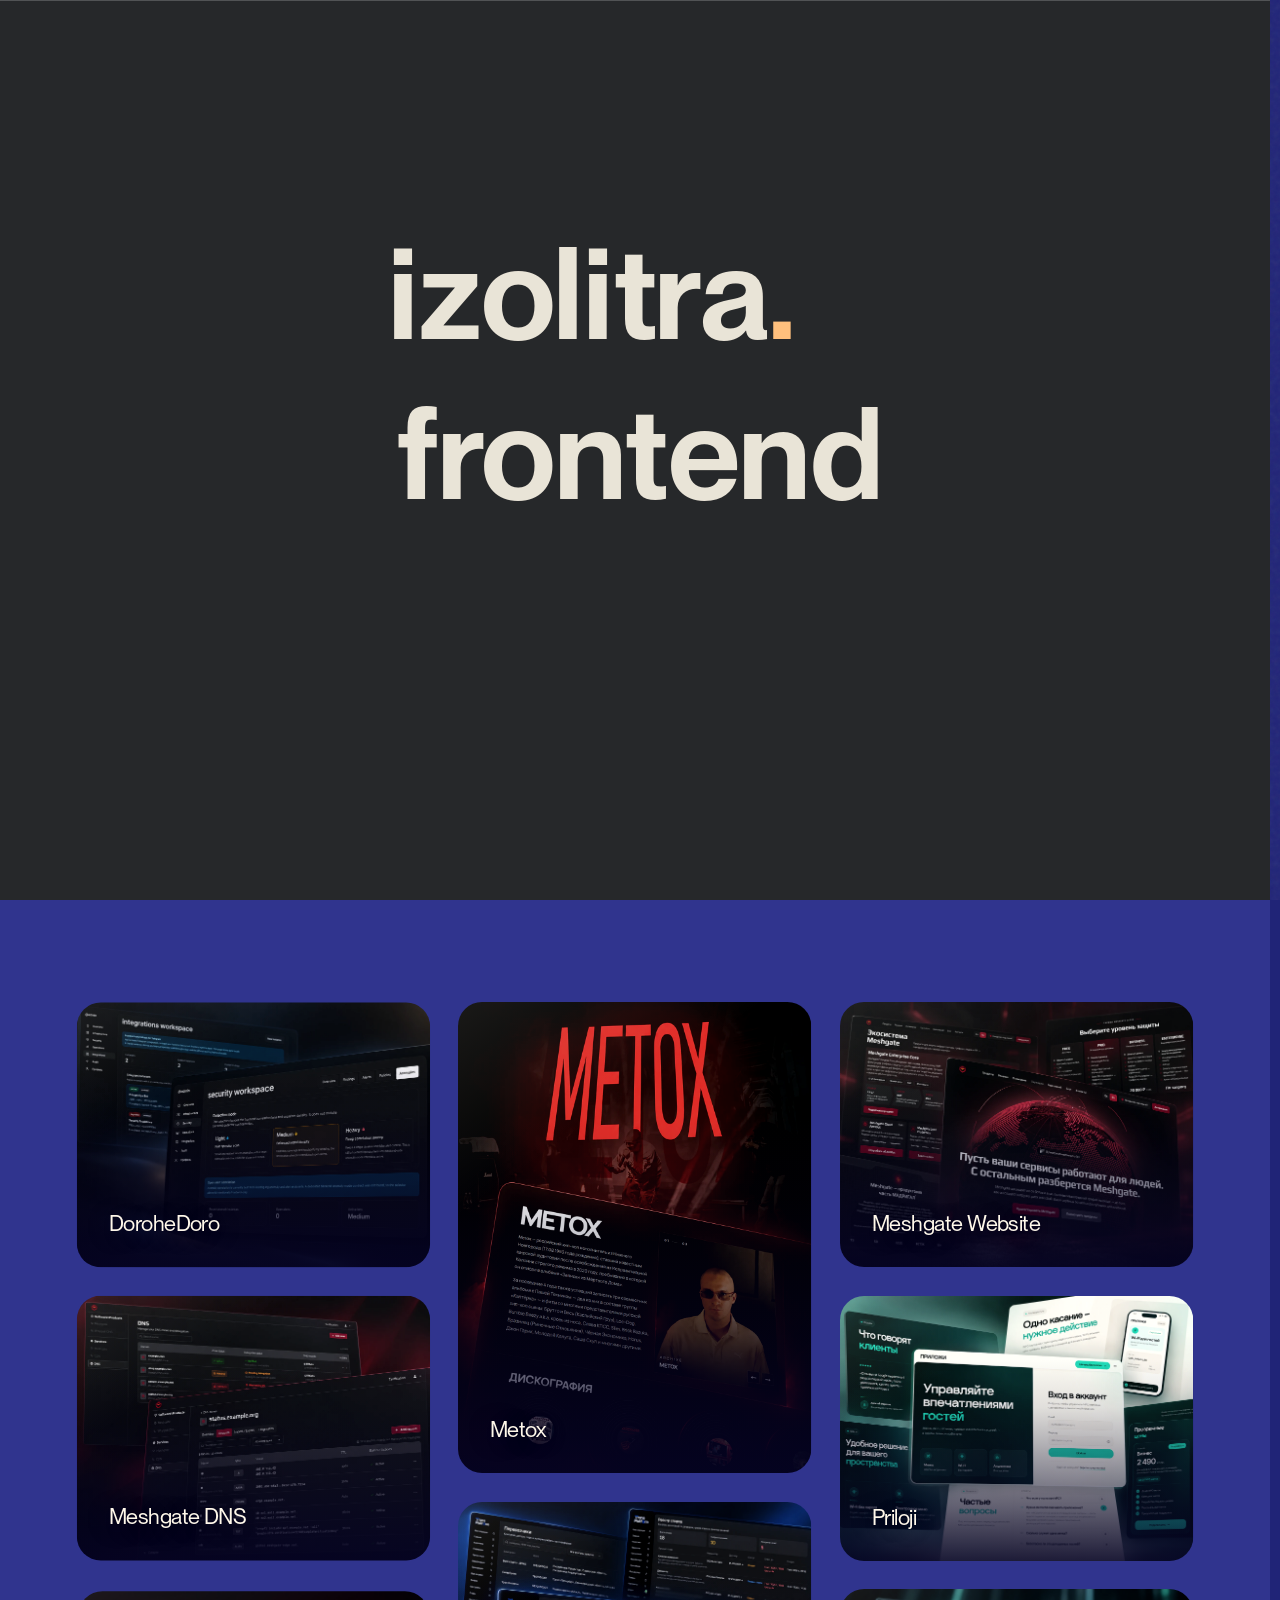
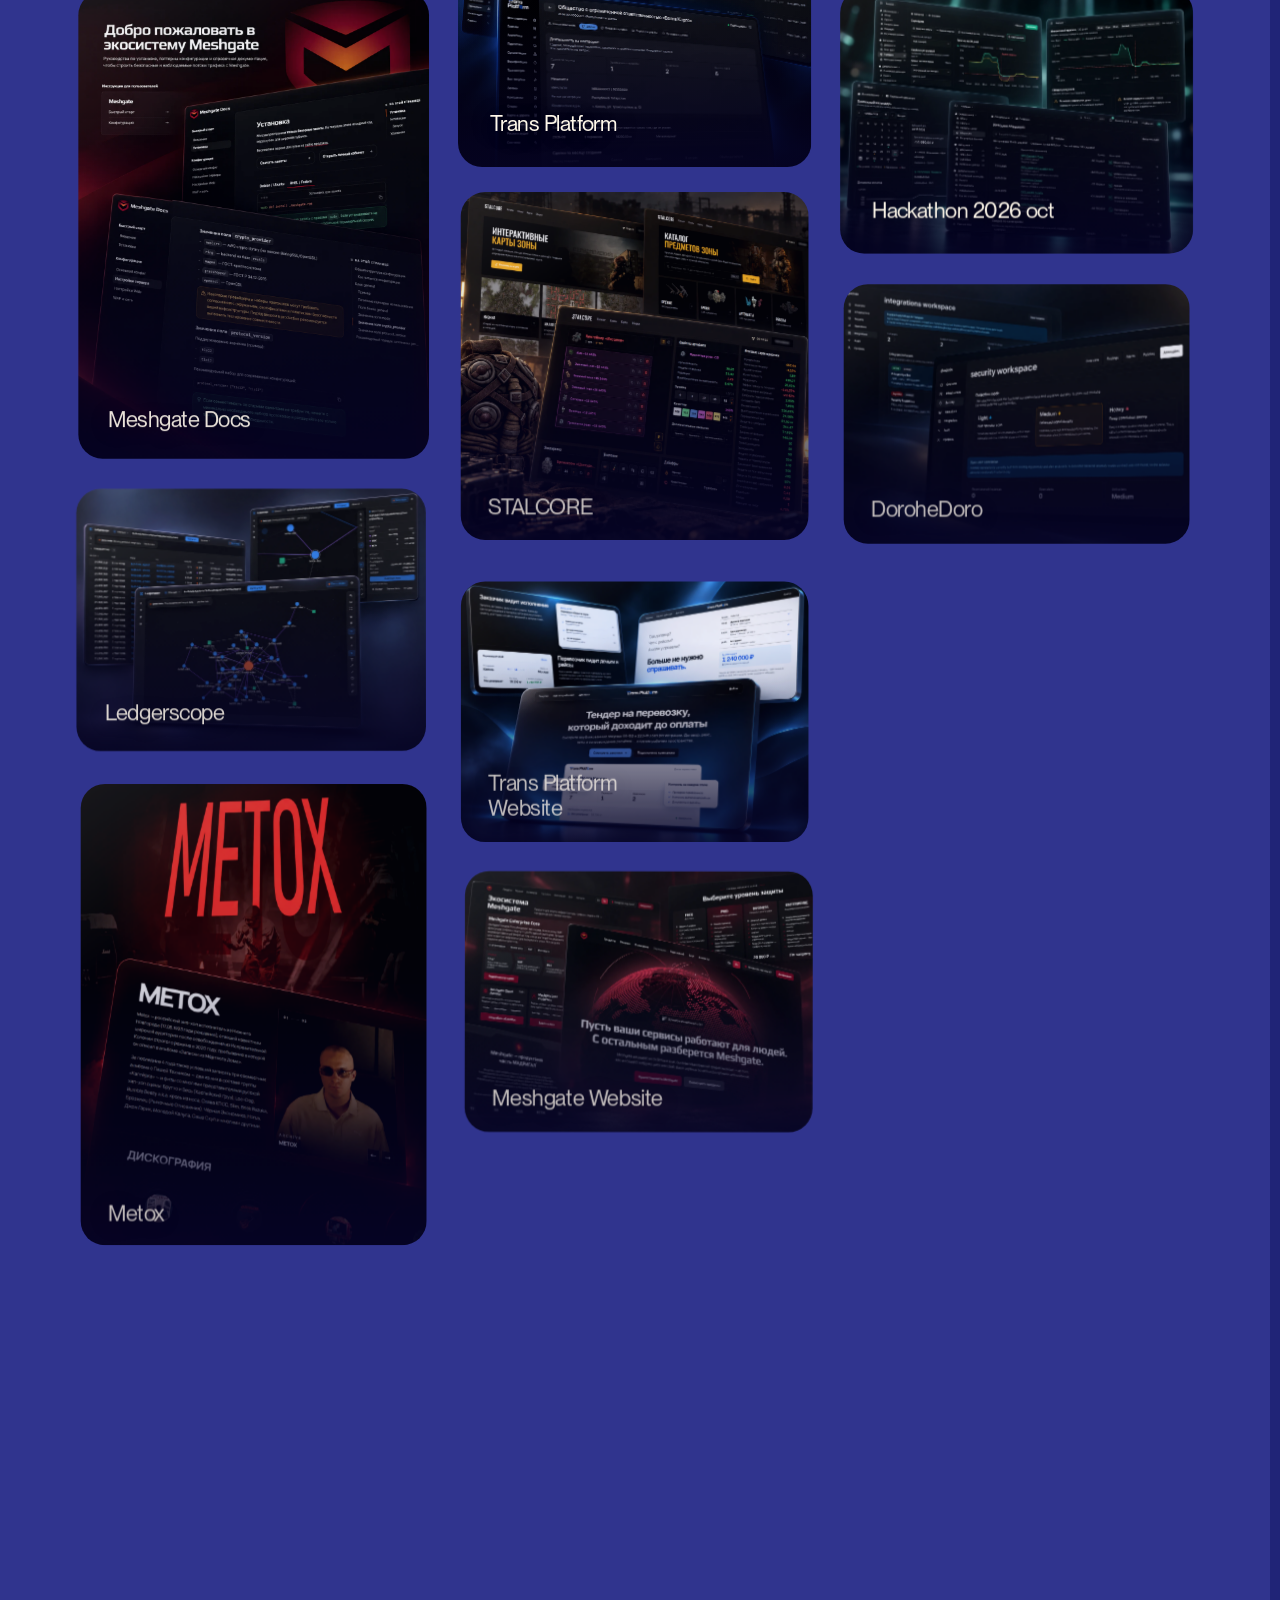
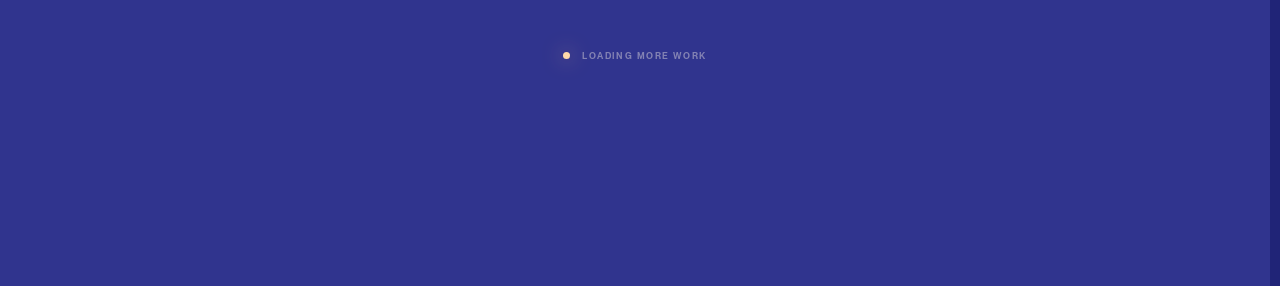
==== commit a4e63dc9: "Update portfolio" ====
--- a/index.html
+++ b/index.html
@@ -1,4 +1,4 @@
-<!DOCTYPE html><html lang="en" data-theme="electric" class="ppneuemontreal_38986345-module__sjLx-G__variable playfair_display_5042e436-module__AAH8Pq__variable h-full bg-[var(--color-hero-background)] text-[var(--color-body-text)] antialiased [scrollbar-gutter:stable] [font-family:var(--font-pp-neue-montreal),Arial,sans-serif]"><head><meta charSet="utf-8"/><meta name="viewport" content="width=device-width, initial-scale=1, viewport-fit=cover"/><link rel="preload" href="/_next/static/media/35161b7740c25d33-s.p.0izitdbyxo4j2.woff2" as="font" crossorigin="" type="font/woff2"/><link rel="preload" href="/_next/static/media/70e3db2de7f94926-s.p.39pl-v7c3qrze.woff2" as="font" crossorigin="" type="font/woff2"/><link rel="preload" href="/_next/static/media/PPNeueMontreal_Regular-s.p.27e8_0-jh6uhl.otf" as="font" crossorigin="" type="font/otf"/><link rel="preload" href="/_next/static/media/PPNeueMontreal_Semibold-s.p.21-mvfyq346aq.otf" as="font" crossorigin="" type="font/otf"/><link rel="stylesheet" href="/_next/static/chunks/066jmy2za1at9.css" data-precedence="next"/><link rel="stylesheet" href="/_next/static/chunks/1ae_goxzy9fo_.css" data-precedence="next"/><link rel="preload" as="script" fetchPriority="low" href="/_next/static/chunks/0iq1i69206cyl.js"/><script src="/_next/static/chunks/27jktro2p5rq9.js" async=""></script><script src="/_next/static/chunks/082obv3v03b-9.js" async=""></script><script src="/_next/static/chunks/3peubv2924kx4.js" async=""></script><script src="/_next/static/chunks/turbopack-2lg1g6kbsfm0x.js" async=""></script><script src="/_next/static/chunks/1apdz4m9qkvf7.js" async=""></script><script src="/_next/static/chunks/175inq-aecufe.js" async=""></script><script src="/_next/static/chunks/14mrh2-p_w84d.js" async=""></script><script src="/_next/static/chunks/16jmothg20ho0.js" async=""></script><meta name="next-size-adjust" content=""/><title>izolitra</title><meta name="description" content="WebGL2 liquid wave portfolio"/><meta property="og:title" content="izolitra"/><meta property="og:description" content="WebGL2 liquid wave portfolio"/><meta property="og:site_name" content="izolitra"/><meta property="og:image" content="https://izolitra.github.io/opengraph.png"/><meta property="og:image:width" content="1731"/><meta property="og:image:height" content="909"/><meta property="og:image:alt" content="izolitra — Creative developer"/><meta property="og:type" content="website"/><meta name="twitter:card" content="summary_large_image"/><meta name="twitter:title" content="izolitra"/><meta name="twitter:description" content="WebGL2 liquid wave portfolio"/><meta name="twitter:image" content="https://izolitra.github.io/opengraph.png"/><link rel="icon" href="/favicon.ico?favicon.3dc3qcfn6zd1x.ico" sizes="48x48" type="image/x-icon"/><script>
+<!DOCTYPE html><html lang="en" data-theme="electric" class="ppneuemontreal_38986345-module__sjLx-G__variable playfair_display_5042e436-module__AAH8Pq__variable h-full bg-[var(--color-hero-background)] text-[var(--color-body-text)] antialiased [scrollbar-gutter:stable] [font-family:var(--font-pp-neue-montreal),Arial,sans-serif]"><head><meta charSet="utf-8"/><meta name="viewport" content="width=device-width, initial-scale=1, viewport-fit=cover"/><link rel="preload" href="/_next/static/media/35161b7740c25d33-s.p.0izitdbyxo4j2.woff2" as="font" crossorigin="" type="font/woff2"/><link rel="preload" href="/_next/static/media/70e3db2de7f94926-s.p.39pl-v7c3qrze.woff2" as="font" crossorigin="" type="font/woff2"/><link rel="preload" href="/_next/static/media/PPNeueMontreal_Regular-s.p.27e8_0-jh6uhl.otf" as="font" crossorigin="" type="font/otf"/><link rel="preload" href="/_next/static/media/PPNeueMontreal_Semibold-s.p.21-mvfyq346aq.otf" as="font" crossorigin="" type="font/otf"/><link rel="stylesheet" href="/_next/static/chunks/066jmy2za1at9.css" data-precedence="next"/><link rel="stylesheet" href="/_next/static/chunks/1ae_goxzy9fo_.css" data-precedence="next"/><link rel="preload" as="script" fetchPriority="low" href="/_next/static/chunks/0iq1i69206cyl.js"/><script src="/_next/static/chunks/27jktro2p5rq9.js" async=""></script><script src="/_next/static/chunks/082obv3v03b-9.js" async=""></script><script src="/_next/static/chunks/3peubv2924kx4.js" async=""></script><script src="/_next/static/chunks/turbopack-2lg1g6kbsfm0x.js" async=""></script><script src="/_next/static/chunks/1apdz4m9qkvf7.js" async=""></script><script src="/_next/static/chunks/175inq-aecufe.js" async=""></script><script src="/_next/static/chunks/14mrh2-p_w84d.js" async=""></script><script src="/_next/static/chunks/1105o3k8n1b4d.js" async=""></script><meta name="next-size-adjust" content=""/><title>izolitra</title><meta name="description" content="WebGL2 liquid wave portfolio"/><meta property="og:title" content="izolitra"/><meta property="og:description" content="WebGL2 liquid wave portfolio"/><meta property="og:site_name" content="izolitra"/><meta property="og:image" content="https://izolitra.github.io/opengraph.png"/><meta property="og:image:width" content="1731"/><meta property="og:image:height" content="909"/><meta property="og:image:alt" content="izolitra — Creative developer"/><meta property="og:type" content="website"/><meta name="twitter:card" content="summary_large_image"/><meta name="twitter:title" content="izolitra"/><meta name="twitter:description" content="WebGL2 liquid wave portfolio"/><meta name="twitter:image" content="https://izolitra.github.io/opengraph.png"/><link rel="icon" href="/favicon.ico?favicon.3dc3qcfn6zd1x.ico" sizes="48x48" type="image/x-icon"/><script>
   (() => {
     const themes = ["graphite", "obsidian", "ember", "radioactive", "lagoon", "electric"];
     let theme = "electric";
@@ -68,4 +68,4 @@
         .theme-trigger:focus-visible .theme-trigger-word::after,
         .theme-trigger[aria-expanded="true"] .theme-trigger-word::after { transform: scaleX(1); }
         @media (prefers-reduced-motion: reduce) { .theme-trigger-word::after { transition: none; } }
-      </style><aside id="theme-picker" aria-label="Выбор цветовой темы" aria-hidden="true" style="opacity:0;visibility:hidden;transform:translate3d(0, 12px, 0)" class="absolute bottom-[calc(100%+8px)] left-1/2 -ml-[70px] max-[767px]:right-0 max-[767px]:left-auto max-[767px]:ml-0 flex max-h-[calc(100dvh-96px)] w-[140px] flex-col gap-2.5 overflow-y-auto rounded-[20px] bg-[var(--color-panel-dropdown-background)] px-3 py-3 shadow-[var(--shadow-panel)] overscroll-contain will-change-[transform,opacity] pointer-events-none"><button type="button" tabindex="-1" aria-label="Включить тему Slate" aria-pressed="false" title="Slate" class="group flex w-full cursor-pointer appearance-none items-center justify-between gap-1 whitespace-nowrap bg-transparent p-0 text-left text-[21px] font-normal leading-[1.3] tracking-[-0.04em] [font-family:Arial,Helvetica,sans-serif] transition-colors duration-200 hover:text-[var(--color-foreground-90)] focus-visible:rounded-sm focus-visible:outline-2 focus-visible:outline-offset-2 focus-visible:outline-[var(--color-accent-focus)] text-[var(--color-foreground-75)]"><span class="origin-left transition-transform duration-200 ease-out motion-safe:group-hover:scale-[1.04] motion-safe:group-focus-visible:scale-[1.04] motion-reduce:transition-none">Slate</span><span aria-hidden="true" class="pointer-events-none relative block size-[18px] shrink-0 rounded-full border border-[var(--color-border-subtle)] transition-transform duration-200 ease-out motion-safe:group-hover:scale-[1.04] motion-safe:group-focus-visible:scale-[1.04] motion-reduce:transition-none "><span class="absolute inset-px rounded-full [clip-path:circle(50%)]" style="background:var(--theme-swatch-graphite)"></span></span></button><button type="button" tabindex="-1" aria-label="Включить тему Onyx" aria-pressed="false" title="Onyx" class="group flex w-full cursor-pointer appearance-none items-center justify-between gap-1 whitespace-nowrap bg-transparent p-0 text-left text-[21px] font-normal leading-[1.3] tracking-[-0.04em] [font-family:Arial,Helvetica,sans-serif] transition-colors duration-200 hover:text-[var(--color-foreground-90)] focus-visible:rounded-sm focus-visible:outline-2 focus-visible:outline-offset-2 focus-visible:outline-[var(--color-accent-focus)] text-[var(--color-foreground-75)]"><span class="origin-left transition-transform duration-200 ease-out motion-safe:group-hover:scale-[1.04] motion-safe:group-focus-visible:scale-[1.04] motion-reduce:transition-none">Onyx</span><span aria-hidden="true" class="pointer-events-none relative block size-[18px] shrink-0 rounded-full border border-[var(--color-border-subtle)] transition-transform duration-200 ease-out motion-safe:group-hover:scale-[1.04] motion-safe:group-focus-visible:scale-[1.04] motion-reduce:transition-none "><span class="absolute inset-px rounded-full [clip-path:circle(50%)]" style="background:var(--theme-swatch-obsidian)"></span></span></button><button type="button" tabindex="-1" aria-label="Включить тему Ember" aria-pressed="false" title="Ember" class="group flex w-full cursor-pointer appearance-none items-center justify-between gap-1 whitespace-nowrap bg-transparent p-0 text-left text-[21px] font-normal leading-[1.3] tracking-[-0.04em] [font-family:Arial,Helvetica,sans-serif] transition-colors duration-200 hover:text-[var(--color-foreground-90)] focus-visible:rounded-sm focus-visible:outline-2 focus-visible:outline-offset-2 focus-visible:outline-[var(--color-accent-focus)] text-[var(--color-foreground-75)]"><span class="origin-left transition-transform duration-200 ease-out motion-safe:group-hover:scale-[1.04] motion-safe:group-focus-visible:scale-[1.04] motion-reduce:transition-none">Ember</span><span aria-hidden="true" class="pointer-events-none relative block size-[18px] shrink-0 rounded-full border border-[var(--color-border-subtle)] transition-transform duration-200 ease-out motion-safe:group-hover:scale-[1.04] motion-safe:group-focus-visible:scale-[1.04] motion-reduce:transition-none "><span class="absolute inset-px rounded-full [clip-path:circle(50%)]" style="background:var(--theme-swatch-ember)"></span></span></button><button type="button" tabindex="-1" aria-label="Включить тему Neon" aria-pressed="false" title="Neon" class="group flex w-full cursor-pointer appearance-none items-center justify-between gap-1 whitespace-nowrap bg-transparent p-0 text-left text-[21px] font-normal leading-[1.3] tracking-[-0.04em] [font-family:Arial,Helvetica,sans-serif] transition-colors duration-200 hover:text-[var(--color-foreground-90)] focus-visible:rounded-sm focus-visible:outline-2 focus-visible:outline-offset-2 focus-visible:outline-[var(--color-accent-focus)] text-[var(--color-foreground-75)]"><span class="origin-left transition-transform duration-200 ease-out motion-safe:group-hover:scale-[1.04] motion-safe:group-focus-visible:scale-[1.04] motion-reduce:transition-none">Neon</span><span aria-hidden="true" class="pointer-events-none relative block size-[18px] shrink-0 rounded-full border border-[var(--color-border-subtle)] transition-transform duration-200 ease-out motion-safe:group-hover:scale-[1.04] motion-safe:group-focus-visible:scale-[1.04] motion-reduce:transition-none "><span class="absolute inset-px rounded-full [clip-path:circle(50%)]" style="background:var(--theme-swatch-radioactive)"></span></span></button><button type="button" tabindex="-1" aria-label="Включить тему Aqua" aria-pressed="false" title="Aqua" class="group flex w-full cursor-pointer appearance-none items-center justify-between gap-1 whitespace-nowrap bg-transparent p-0 text-left text-[21px] font-normal leading-[1.3] tracking-[-0.04em] [font-family:Arial,Helvetica,sans-serif] transition-colors duration-200 hover:text-[var(--color-foreground-90)] focus-visible:rounded-sm focus-visible:outline-2 focus-visible:outline-offset-2 focus-visible:outline-[var(--color-accent-focus)] text-[var(--color-foreground-75)]"><span class="origin-left transition-transform duration-200 ease-out motion-safe:group-hover:scale-[1.04] motion-safe:group-focus-visible:scale-[1.04] motion-reduce:transition-none">Aqua</span><span aria-hidden="true" class="pointer-events-none relative block size-[18px] shrink-0 rounded-full border border-[var(--color-border-subtle)] transition-transform duration-200 ease-out motion-safe:group-hover:scale-[1.04] motion-safe:group-focus-visible:scale-[1.04] motion-reduce:transition-none "><span class="absolute inset-px rounded-full [clip-path:circle(50%)]" style="background:var(--theme-swatch-lagoon)"></span></span></button><button type="button" tabindex="-1" aria-label="Включить тему Volt" aria-pressed="true" title="Volt" class="group flex w-full cursor-pointer appearance-none items-center justify-between gap-1 whitespace-nowrap bg-transparent p-0 text-left text-[21px] font-normal leading-[1.3] tracking-[-0.04em] [font-family:Arial,Helvetica,sans-serif] transition-colors duration-200 hover:text-[var(--color-foreground-90)] focus-visible:rounded-sm focus-visible:outline-2 focus-visible:outline-offset-2 focus-visible:outline-[var(--color-accent-focus)] text-[var(--color-foreground-90)]"><span class="origin-left transition-transform duration-200 ease-out motion-safe:group-hover:scale-[1.04] motion-safe:group-focus-visible:scale-[1.04] motion-reduce:transition-none">Volt</span><span aria-hidden="true" class="pointer-events-none relative block size-[18px] shrink-0 rounded-full border border-[var(--color-border-subtle)] transition-transform duration-200 ease-out motion-safe:group-hover:scale-[1.04] motion-safe:group-focus-visible:scale-[1.04] motion-reduce:transition-none outline-2 outline-offset-2 outline-[var(--color-foreground-80)]"><span class="absolute inset-px rounded-full [clip-path:circle(50%)]" style="background:var(--theme-swatch-electric)"></span></span></button></aside><button type="button" aria-label="Выбрать цветовую тему" aria-expanded="false" aria-controls="theme-picker" class=" theme-trigger relative inline-block cursor-pointer whitespace-nowrap p-0 text-right  [font-family:var(--font-pp-neue-montreal)] text-[clamp(21px,1.7vw,26px)] max-[767px]:text-[23px] font-normal leading-[1.12] tracking-[-0.025em] text-[var(--color-foreground-90)]  transition-colors duration-300 hover:text-[var(--color-foreground)]  focus-visible:text-[var(--color-foreground)] focus-visible:outline-2 focus-visible:outline-offset-4 focus-visible:outline-[var(--color-accent)] "><span class="theme-trigger-word relative inline-flex items-center gap-1">Themes<svg aria-hidden="true" focusable="false" class="size-[18px] shrink-0" viewBox="0 0 24 24" fill="none" stroke="currentColor" stroke-width="3" stroke-linecap="round" stroke-linejoin="round"><path d="M5 19 19 5M7 5h12v12"></path></svg></span></button></div><script src="/_next/static/chunks/0iq1i69206cyl.js" id="_R_" async=""></script><script>(self.__next_f=self.__next_f||[]).push([0])</script><script>self.__next_f.push([1,"1:\"$Sreact.fragment\"\n2:I[65257,[\"/_next/static/chunks/1apdz4m9qkvf7.js\",\"/_next/static/chunks/175inq-aecufe.js\",\"/_next/static/chunks/14mrh2-p_w84d.js\"],\"ThemeFavicon\"]\n4:\"$Sreact.suspense\"\n5:I[96812,[\"/_next/static/chunks/1apdz4m9qkvf7.js\",\"/_next/static/chunks/175inq-aecufe.js\",\"/_next/static/chunks/14mrh2-p_w84d.js\"],\"YandexMetrikaPageViews\"]\n6:I[7482,[\"/_next/static/chunks/1apdz4m9qkvf7.js\",\"/_next/static/chunks/175inq-aecufe.js\",\"/_next/static/chunks/14mrh2-p_w84d.js\"],\"SmoothScroll\"]\n7:I[39756,[\"/_next/static/chunks/1apdz4m9qkvf7.js\",\"/_next/static/chunks/175inq-aecufe.js\",\"/_next/static/chunks/14mrh2-p_w84d.js\"],\"default\"]\n8:I[37457,[\"/_next/static/chunks/1apdz4m9qkvf7.js\",\"/_next/static/chunks/175inq-aecufe.js\",\"/_next/static/chunks/14mrh2-p_w84d.js\"],\"default\"]\n9:I[77107,[\"/_next/static/chunks/1apdz4m9qkvf7.js\",\"/_next/static/chunks/175inq-aecufe.js\",\"/_next/static/chunks/14mrh2-p_w84d.js\"],\"SiteCornerPanel\"]\na:I[98935,[\"/_next/static/chunks/1apdz4m9qkvf7.js\",\"/_next/static/chunks/175inq-aecufe.js\",\"/_next/static/chunks/14mrh2-p_w84d.js\",\"/_next/static/chunks/16jmothg20ho0.js\"],\"LiquidWavePortfolio\"]\nb:I[97367,[\"/_next/static/chunks/1apdz4m9qkvf7.js\",\"/_next/static/chunks/175inq-aecufe.js\",\"/_next/static/chunks/14mrh2-p_w84d.js\"],\"OutletBoundary\"]\nd:I[97367,[\"/_next/static/chunks/1apdz4m9qkvf7.js\",\"/_next/static/chunks/175inq-aecufe.js\",\"/_next/static/chunks/14mrh2-p_w84d.js\"],\"ViewportBoundary\"]\nf:I[97367,[\"/_next/static/chunks/1apdz4m9qkvf7.js\",\"/_next/static/chunks/175inq-aecufe.js\",\"/_next/static/chunks/14mrh2-p_w84d.js\"],\"MetadataBoundary\"]\n11:I[68027,[\"/_next/static/chunks/1apdz4m9qkvf7.js\",\"/_next/static/chunks/175inq-aecufe.js\",\"/_next/static/chunks/14mrh2-p_w84d.js\"],\"default\",1]\n:HL[\"/_next/static/chunks/066jmy2za1at9.css\",\"style\"]\n:HL[\"/_next/static/media/35161b7740c25d33-s.p.0izitdbyxo4j2.woff2\",\"font\",{\"crossOrigin\":\"\",\"type\":\"font/woff2\"}]\n:HL[\"/_next/static/media/70e3db2de7f94926-s.p.39pl-v7c3qrze.woff2\",\"font\",{\"crossOrigin\":\"\",\"type\":\"font/woff2\"}]\n:HL[\"/_next/static/media/PPNeueMontreal_Regular-s.p.27e8_0-jh6uhl.otf\",\"font\",{\"crossOrigin\":\"\",\"type\":\"font/otf\"}]\n:HL[\"/_next/static/media/PPNeueMontreal_Semibold-s.p.21-mvfyq346aq.otf\",\"font\",{\"crossOrigin\":\"\",\"type\":\"font/otf\"}]\n:HL[\"/_next/static/chunks/1ae_goxzy9fo_.css\",\"style\"]\n3:[\"$\",\"div\",null,{\"children\":[\"$\",\"img\",null,{\"src\":\"https://mc.yandex.ru/watch/113701196\",\"style\":{\"position\":\"absolute\",\"left\":\"-9999px\"},\"alt\":\"\"}]}]\n"])</script><script>self.__next_f.push([1,"0:{\"P\":null,\"c\":[\"\",\"\"],\"q\":\"\",\"i\":false,\"f\":[[[\"\",{\"children\":[\"__PAGE__\",{}]},\"$undefined\",\"$undefined\",16],[[\"$\",\"$1\",\"c\",{\"children\":[[[\"$\",\"link\",\"0\",{\"rel\":\"stylesheet\",\"href\":\"/_next/static/chunks/066jmy2za1at9.css\",\"precedence\":\"next\",\"crossOrigin\":\"$undefined\",\"nonce\":\"$undefined\"}],[\"$\",\"script\",\"script-0\",{\"src\":\"/_next/static/chunks/1apdz4m9qkvf7.js\",\"async\":true,\"nonce\":\"$undefined\"}],[\"$\",\"script\",\"script-1\",{\"src\":\"/_next/static/chunks/175inq-aecufe.js\",\"async\":true,\"nonce\":\"$undefined\"}],[\"$\",\"script\",\"script-2\",{\"src\":\"/_next/static/chunks/14mrh2-p_w84d.js\",\"async\":true,\"nonce\":\"$undefined\"}]],[\"$\",\"html\",null,{\"lang\":\"en\",\"data-theme\":\"electric\",\"suppressHydrationWarning\":true,\"className\":\"ppneuemontreal_38986345-module__sjLx-G__variable playfair_display_5042e436-module__AAH8Pq__variable h-full bg-[var(--color-hero-background)] text-[var(--color-body-text)] antialiased [scrollbar-gutter:stable] [font-family:var(--font-pp-neue-montreal),Arial,sans-serif]\",\"children\":[[\"$\",\"head\",null,{\"children\":[[\"$\",\"script\",null,{\"dangerouslySetInnerHTML\":{\"__html\":\"\\n  (() =\u003e {\\n    const themes = [\\\"graphite\\\", \\\"obsidian\\\", \\\"ember\\\", \\\"radioactive\\\", \\\"lagoon\\\", \\\"electric\\\"];\\n    let theme = \\\"electric\\\";\\n\\n    try {\\n      const storedTheme = window.localStorage.getItem(\\\"portfolio-theme\\\");\\n      if (storedTheme \u0026\u0026 themes.includes(storedTheme)) theme = storedTheme;\\n    } catch {}\\n\\n    document.documentElement.dataset.theme = theme;\\n  })();\\n\"}}],[\"$\",\"script\",null,{\"id\":\"yandex-metrika\",\"dangerouslySetInnerHTML\":{\"__html\":\"\\n  (function(m,e,t,r,i,k,a){\\n    m[i]=m[i]||function(){(m[i].a=m[i].a||[]).push(arguments)};\\n    m[i].l=1*new Date();\\n    for (var j = 0; j \u003c document.scripts.length; j++) {\\n      if (document.scripts[j].src === r) return;\\n    }\\n    k=e.createElement(t),a=e.getElementsByTagName(t)[0],k.async=1,k.src=r,a.parentNode.insertBefore(k,a)\\n  })(window, document, 'script', 'https://mc.yandex.ru/metrika/tag.js?id=113701196', 'ym');\\n\\n  ym(113701196, 'init', {\\n    ssr: true,\\n    webvisor: true,\\n    clickmap: true,\\n    accurateTrackBounce: true,\\n    trackLinks: true\\n  });\\n\"}}]]}],[\"$\",\"body\",null,{\"className\":\"m-0 min-h-full overflow-x-hidden bg-[var(--color-page-background)]\",\"children\":[[\"$\",\"$L2\",null,{}],[\"$\",\"noscript\",null,{\"children\":\"$3\"}],[\"$\",\"$4\",null,{\"fallback\":null,\"children\":[\"$\",\"$L5\",null,{\"counterId\":113701196}]}],[\"$\",\"$L6\",null,{}],[\"$\",\"$L7\",null,{\"parallelRouterKey\":\"children\",\"error\":\"$undefined\",\"errorStyles\":\"$undefined\",\"errorScripts\":\"$undefined\",\"template\":[\"$\",\"$L8\",null,{}],\"templateStyles\":\"$undefined\",\"templateScripts\":\"$undefined\",\"notFound\":[[[\"$\",\"title\",null,{\"children\":\"404: This page could not be found.\"}],[\"$\",\"div\",null,{\"style\":{\"fontFamily\":\"system-ui,\\\"Segoe UI\\\",Roboto,Helvetica,Arial,sans-serif,\\\"Apple Color Emoji\\\",\\\"Segoe UI Emoji\\\"\",\"height\":\"100vh\",\"textAlign\":\"center\",\"display\":\"flex\",\"flexDirection\":\"column\",\"alignItems\":\"center\",\"justifyContent\":\"center\"},\"children\":[\"$\",\"div\",null,{\"children\":[[\"$\",\"style\",null,{\"dangerouslySetInnerHTML\":{\"__html\":\"body{color:#000;background:#fff;margin:0}.next-error-h1{border-right:1px solid rgba(0,0,0,.3)}@media (prefers-color-scheme:dark){body{color:#fff;background:#000}.next-error-h1{border-right:1px solid rgba(255,255,255,.3)}}\"}}],[\"$\",\"h1\",null,{\"className\":\"next-error-h1\",\"style\":{\"display\":\"inline-block\",\"margin\":\"0 20px 0 0\",\"padding\":\"0 23px 0 0\",\"fontSize\":24,\"fontWeight\":500,\"verticalAlign\":\"top\",\"lineHeight\":\"49px\"},\"children\":404}],[\"$\",\"div\",null,{\"style\":{\"display\":\"inline-block\"},\"children\":[\"$\",\"h2\",null,{\"style\":{\"fontSize\":14,\"fontWeight\":400,\"lineHeight\":\"49px\",\"margin\":0},\"children\":\"This page could not be found.\"}]}]]}]}]],[]],\"forbidden\":\"$undefined\",\"unauthorized\":\"$undefined\"}],[\"$\",\"$L9\",null,{}],false]}]]}]]}],{\"children\":[[\"$\",\"$1\",\"c\",{\"children\":[[\"$\",\"$La\",null,{}],[[\"$\",\"link\",\"0\",{\"rel\":\"stylesheet\",\"href\":\"/_next/static/chunks/1ae_goxzy9fo_.css\",\"precedence\":\"next\",\"crossOrigin\":\"$undefined\",\"nonce\":\"$undefined\"}],[\"$\",\"script\",\"script-0\",{\"src\":\"/_next/static/chunks/16jmothg20ho0.js\",\"async\":true,\"nonce\":\"$undefined\"}]],[\"$\",\"$Lb\",null,{\"children\":[\"$\",\"$4\",null,{\"name\":\"Next.MetadataOutlet\",\"children\":\"$@c\"}]}]]}],{},null,false,null]},null,false,null],[\"$\",\"$1\",\"h\",{\"children\":[null,[\"$\",\"$Ld\",null,{\"children\":\"$Le\"}],[\"$\",\"div\",null,{\"hidden\":true,\"children\":[\"$\",\"$Lf\",null,{\"children\":[\"$\",\"$4\",null,{\"name\":\"Next.Metadata\",\"children\":\"$L10\"}]}]}],[\"$\",\"meta\",null,{\"name\":\"next-size-adjust\",\"content\":\"\"}]]}],false]],\"m\":\"$undefined\",\"G\":[\"$11\",[\"$L12\"]],\"S\":true,\"h\":null,\"s\":\"$undefined\",\"l\":\"$undefined\",\"p\":\"$undefined\",\"d\":\"$undefined\",\"b\":\"S-539XGqQY8YpH2q2KGAq\"}\n"])</script><script>self.__next_f.push([1,"12:[\"$\",\"link\",\"0\",{\"rel\":\"stylesheet\",\"href\":\"/_next/static/chunks/066jmy2za1at9.css\",\"precedence\":\"next\",\"crossOrigin\":\"$undefined\",\"nonce\":\"$undefined\"}]\n"])</script><script>self.__next_f.push([1,"e:[[\"$\",\"meta\",\"0\",{\"charSet\":\"utf-8\"}],[\"$\",\"meta\",\"1\",{\"name\":\"viewport\",\"content\":\"width=device-width, initial-scale=1, viewport-fit=cover\"}]]\n"])</script><script>self.__next_f.push([1,"13:I[27201,[\"/_next/static/chunks/1apdz4m9qkvf7.js\",\"/_next/static/chunks/175inq-aecufe.js\",\"/_next/static/chunks/14mrh2-p_w84d.js\"],\"IconMark\"]\nc:null\n10:[[\"$\",\"title\",\"0\",{\"children\":\"izolitra\"}],[\"$\",\"meta\",\"1\",{\"name\":\"description\",\"content\":\"WebGL2 liquid wave portfolio\"}],[\"$\",\"meta\",\"2\",{\"property\":\"og:title\",\"content\":\"izolitra\"}],[\"$\",\"meta\",\"3\",{\"property\":\"og:description\",\"content\":\"WebGL2 liquid wave portfolio\"}],[\"$\",\"meta\",\"4\",{\"property\":\"og:site_name\",\"content\":\"izolitra\"}],[\"$\",\"meta\",\"5\",{\"property\":\"og:image\",\"content\":\"https://izolitra.github.io/opengraph.png\"}],[\"$\",\"meta\",\"6\",{\"property\":\"og:image:width\",\"content\":\"1731\"}],[\"$\",\"meta\",\"7\",{\"property\":\"og:image:height\",\"content\":\"909\"}],[\"$\",\"meta\",\"8\",{\"property\":\"og:image:alt\",\"content\":\"izolitra — Creative developer\"}],[\"$\",\"meta\",\"9\",{\"property\":\"og:type\",\"content\":\"website\"}],[\"$\",\"meta\",\"10\",{\"name\":\"twitter:card\",\"content\":\"summary_large_image\"}],[\"$\",\"meta\",\"11\",{\"name\":\"twitter:title\",\"content\":\"izolitra\"}],[\"$\",\"meta\",\"12\",{\"name\":\"twitter:description\",\"content\":\"WebGL2 liquid wave portfolio\"}],[\"$\",\"meta\",\"13\",{\"name\":\"twitter:image\",\"content\":\"https://izolitra.github.io/opengraph.png\"}],[\"$\",\"link\",\"14\",{\"rel\":\"icon\",\"href\":\"/favicon.ico?favicon.3dc3qcfn6zd1x.ico\",\"sizes\":\"48x48\",\"type\":\"image/x-icon\"}],[\"$\",\"$L13\",\"15\",{}]]\n"])</script></body></html>+      </style><aside id="theme-picker" aria-label="Выбор цветовой темы" aria-hidden="true" style="opacity:0;visibility:hidden;transform:translate3d(0, 12px, 0)" class="absolute bottom-[calc(100%+8px)] left-1/2 -ml-[70px] max-[767px]:right-0 max-[767px]:left-auto max-[767px]:ml-0 flex max-h-[calc(100dvh-96px)] w-[140px] flex-col gap-2.5 overflow-y-auto rounded-[20px] bg-[var(--color-panel-dropdown-background)] px-3 py-3 shadow-[var(--shadow-panel)] overscroll-contain will-change-[transform,opacity] pointer-events-none"><button type="button" tabindex="-1" aria-label="Включить тему Slate" aria-pressed="false" title="Slate" class="group flex w-full cursor-pointer appearance-none items-center justify-between gap-1 whitespace-nowrap bg-transparent p-0 text-left text-[21px] font-normal leading-[1.3] tracking-[-0.04em] [font-family:Arial,Helvetica,sans-serif] transition-colors duration-200 hover:text-[var(--color-foreground-90)] focus-visible:rounded-sm focus-visible:outline-2 focus-visible:outline-offset-2 focus-visible:outline-[var(--color-accent-focus)] text-[var(--color-foreground-75)]"><span class="origin-left transition-transform duration-200 ease-out motion-safe:group-hover:scale-[1.04] motion-safe:group-focus-visible:scale-[1.04] motion-reduce:transition-none">Slate</span><span aria-hidden="true" class="pointer-events-none relative block size-[18px] shrink-0 rounded-full border border-[var(--color-border-subtle)] transition-transform duration-200 ease-out motion-safe:group-hover:scale-[1.04] motion-safe:group-focus-visible:scale-[1.04] motion-reduce:transition-none "><span class="absolute inset-px rounded-full [clip-path:circle(50%)]" style="background:var(--theme-swatch-graphite)"></span></span></button><button type="button" tabindex="-1" aria-label="Включить тему Onyx" aria-pressed="false" title="Onyx" class="group flex w-full cursor-pointer appearance-none items-center justify-between gap-1 whitespace-nowrap bg-transparent p-0 text-left text-[21px] font-normal leading-[1.3] tracking-[-0.04em] [font-family:Arial,Helvetica,sans-serif] transition-colors duration-200 hover:text-[var(--color-foreground-90)] focus-visible:rounded-sm focus-visible:outline-2 focus-visible:outline-offset-2 focus-visible:outline-[var(--color-accent-focus)] text-[var(--color-foreground-75)]"><span class="origin-left transition-transform duration-200 ease-out motion-safe:group-hover:scale-[1.04] motion-safe:group-focus-visible:scale-[1.04] motion-reduce:transition-none">Onyx</span><span aria-hidden="true" class="pointer-events-none relative block size-[18px] shrink-0 rounded-full border border-[var(--color-border-subtle)] transition-transform duration-200 ease-out motion-safe:group-hover:scale-[1.04] motion-safe:group-focus-visible:scale-[1.04] motion-reduce:transition-none "><span class="absolute inset-px rounded-full [clip-path:circle(50%)]" style="background:var(--theme-swatch-obsidian)"></span></span></button><button type="button" tabindex="-1" aria-label="Включить тему Ember" aria-pressed="false" title="Ember" class="group flex w-full cursor-pointer appearance-none items-center justify-between gap-1 whitespace-nowrap bg-transparent p-0 text-left text-[21px] font-normal leading-[1.3] tracking-[-0.04em] [font-family:Arial,Helvetica,sans-serif] transition-colors duration-200 hover:text-[var(--color-foreground-90)] focus-visible:rounded-sm focus-visible:outline-2 focus-visible:outline-offset-2 focus-visible:outline-[var(--color-accent-focus)] text-[var(--color-foreground-75)]"><span class="origin-left transition-transform duration-200 ease-out motion-safe:group-hover:scale-[1.04] motion-safe:group-focus-visible:scale-[1.04] motion-reduce:transition-none">Ember</span><span aria-hidden="true" class="pointer-events-none relative block size-[18px] shrink-0 rounded-full border border-[var(--color-border-subtle)] transition-transform duration-200 ease-out motion-safe:group-hover:scale-[1.04] motion-safe:group-focus-visible:scale-[1.04] motion-reduce:transition-none "><span class="absolute inset-px rounded-full [clip-path:circle(50%)]" style="background:var(--theme-swatch-ember)"></span></span></button><button type="button" tabindex="-1" aria-label="Включить тему Neon" aria-pressed="false" title="Neon" class="group flex w-full cursor-pointer appearance-none items-center justify-between gap-1 whitespace-nowrap bg-transparent p-0 text-left text-[21px] font-normal leading-[1.3] tracking-[-0.04em] [font-family:Arial,Helvetica,sans-serif] transition-colors duration-200 hover:text-[var(--color-foreground-90)] focus-visible:rounded-sm focus-visible:outline-2 focus-visible:outline-offset-2 focus-visible:outline-[var(--color-accent-focus)] text-[var(--color-foreground-75)]"><span class="origin-left transition-transform duration-200 ease-out motion-safe:group-hover:scale-[1.04] motion-safe:group-focus-visible:scale-[1.04] motion-reduce:transition-none">Neon</span><span aria-hidden="true" class="pointer-events-none relative block size-[18px] shrink-0 rounded-full border border-[var(--color-border-subtle)] transition-transform duration-200 ease-out motion-safe:group-hover:scale-[1.04] motion-safe:group-focus-visible:scale-[1.04] motion-reduce:transition-none "><span class="absolute inset-px rounded-full [clip-path:circle(50%)]" style="background:var(--theme-swatch-radioactive)"></span></span></button><button type="button" tabindex="-1" aria-label="Включить тему Aqua" aria-pressed="false" title="Aqua" class="group flex w-full cursor-pointer appearance-none items-center justify-between gap-1 whitespace-nowrap bg-transparent p-0 text-left text-[21px] font-normal leading-[1.3] tracking-[-0.04em] [font-family:Arial,Helvetica,sans-serif] transition-colors duration-200 hover:text-[var(--color-foreground-90)] focus-visible:rounded-sm focus-visible:outline-2 focus-visible:outline-offset-2 focus-visible:outline-[var(--color-accent-focus)] text-[var(--color-foreground-75)]"><span class="origin-left transition-transform duration-200 ease-out motion-safe:group-hover:scale-[1.04] motion-safe:group-focus-visible:scale-[1.04] motion-reduce:transition-none">Aqua</span><span aria-hidden="true" class="pointer-events-none relative block size-[18px] shrink-0 rounded-full border border-[var(--color-border-subtle)] transition-transform duration-200 ease-out motion-safe:group-hover:scale-[1.04] motion-safe:group-focus-visible:scale-[1.04] motion-reduce:transition-none "><span class="absolute inset-px rounded-full [clip-path:circle(50%)]" style="background:var(--theme-swatch-lagoon)"></span></span></button><button type="button" tabindex="-1" aria-label="Включить тему Volt" aria-pressed="true" title="Volt" class="group flex w-full cursor-pointer appearance-none items-center justify-between gap-1 whitespace-nowrap bg-transparent p-0 text-left text-[21px] font-normal leading-[1.3] tracking-[-0.04em] [font-family:Arial,Helvetica,sans-serif] transition-colors duration-200 hover:text-[var(--color-foreground-90)] focus-visible:rounded-sm focus-visible:outline-2 focus-visible:outline-offset-2 focus-visible:outline-[var(--color-accent-focus)] text-[var(--color-foreground-90)]"><span class="origin-left transition-transform duration-200 ease-out motion-safe:group-hover:scale-[1.04] motion-safe:group-focus-visible:scale-[1.04] motion-reduce:transition-none">Volt</span><span aria-hidden="true" class="pointer-events-none relative block size-[18px] shrink-0 rounded-full border border-[var(--color-border-subtle)] transition-transform duration-200 ease-out motion-safe:group-hover:scale-[1.04] motion-safe:group-focus-visible:scale-[1.04] motion-reduce:transition-none outline-2 outline-offset-2 outline-[var(--color-foreground-80)]"><span class="absolute inset-px rounded-full [clip-path:circle(50%)]" style="background:var(--theme-swatch-electric)"></span></span></button></aside><button type="button" aria-label="Выбрать цветовую тему" aria-expanded="false" aria-controls="theme-picker" class=" theme-trigger relative inline-block cursor-pointer whitespace-nowrap p-0 text-right  [font-family:var(--font-pp-neue-montreal)] text-[clamp(21px,1.7vw,26px)] max-[767px]:text-[23px] font-normal leading-[1.12] tracking-[-0.025em] text-[var(--color-foreground-90)]  transition-colors duration-300 hover:text-[var(--color-foreground)]  focus-visible:text-[var(--color-foreground)] focus-visible:outline-2 focus-visible:outline-offset-4 focus-visible:outline-[var(--color-accent)] "><span class="theme-trigger-word relative inline-flex items-center gap-1">Themes<svg aria-hidden="true" focusable="false" class="size-[18px] shrink-0" viewBox="0 0 24 24" fill="none" stroke="currentColor" stroke-width="3" stroke-linecap="round" stroke-linejoin="round"><path d="M5 19 19 5M7 5h12v12"></path></svg></span></button></div><script src="/_next/static/chunks/0iq1i69206cyl.js" id="_R_" async=""></script><script>(self.__next_f=self.__next_f||[]).push([0])</script><script>self.__next_f.push([1,"1:\"$Sreact.fragment\"\n2:I[65257,[\"/_next/static/chunks/1apdz4m9qkvf7.js\",\"/_next/static/chunks/175inq-aecufe.js\",\"/_next/static/chunks/14mrh2-p_w84d.js\"],\"ThemeFavicon\"]\n4:\"$Sreact.suspense\"\n5:I[96812,[\"/_next/static/chunks/1apdz4m9qkvf7.js\",\"/_next/static/chunks/175inq-aecufe.js\",\"/_next/static/chunks/14mrh2-p_w84d.js\"],\"YandexMetrikaPageViews\"]\n6:I[7482,[\"/_next/static/chunks/1apdz4m9qkvf7.js\",\"/_next/static/chunks/175inq-aecufe.js\",\"/_next/static/chunks/14mrh2-p_w84d.js\"],\"SmoothScroll\"]\n7:I[39756,[\"/_next/static/chunks/1apdz4m9qkvf7.js\",\"/_next/static/chunks/175inq-aecufe.js\",\"/_next/static/chunks/14mrh2-p_w84d.js\"],\"default\"]\n8:I[37457,[\"/_next/static/chunks/1apdz4m9qkvf7.js\",\"/_next/static/chunks/175inq-aecufe.js\",\"/_next/static/chunks/14mrh2-p_w84d.js\"],\"default\"]\n9:I[77107,[\"/_next/static/chunks/1apdz4m9qkvf7.js\",\"/_next/static/chunks/175inq-aecufe.js\",\"/_next/static/chunks/14mrh2-p_w84d.js\"],\"SiteCornerPanel\"]\na:I[98935,[\"/_next/static/chunks/1apdz4m9qkvf7.js\",\"/_next/static/chunks/175inq-aecufe.js\",\"/_next/static/chunks/14mrh2-p_w84d.js\",\"/_next/static/chunks/1105o3k8n1b4d.js\"],\"LiquidWavePortfolio\"]\nb:I[97367,[\"/_next/static/chunks/1apdz4m9qkvf7.js\",\"/_next/static/chunks/175inq-aecufe.js\",\"/_next/static/chunks/14mrh2-p_w84d.js\"],\"OutletBoundary\"]\nd:I[97367,[\"/_next/static/chunks/1apdz4m9qkvf7.js\",\"/_next/static/chunks/175inq-aecufe.js\",\"/_next/static/chunks/14mrh2-p_w84d.js\"],\"ViewportBoundary\"]\nf:I[97367,[\"/_next/static/chunks/1apdz4m9qkvf7.js\",\"/_next/static/chunks/175inq-aecufe.js\",\"/_next/static/chunks/14mrh2-p_w84d.js\"],\"MetadataBoundary\"]\n11:I[68027,[\"/_next/static/chunks/1apdz4m9qkvf7.js\",\"/_next/static/chunks/175inq-aecufe.js\",\"/_next/static/chunks/14mrh2-p_w84d.js\"],\"default\",1]\n:HL[\"/_next/static/chunks/066jmy2za1at9.css\",\"style\"]\n:HL[\"/_next/static/media/35161b7740c25d33-s.p.0izitdbyxo4j2.woff2\",\"font\",{\"crossOrigin\":\"\",\"type\":\"font/woff2\"}]\n:HL[\"/_next/static/media/70e3db2de7f94926-s.p.39pl-v7c3qrze.woff2\",\"font\",{\"crossOrigin\":\"\",\"type\":\"font/woff2\"}]\n:HL[\"/_next/static/media/PPNeueMontreal_Regular-s.p.27e8_0-jh6uhl.otf\",\"font\",{\"crossOrigin\":\"\",\"type\":\"font/otf\"}]\n:HL[\"/_next/static/media/PPNeueMontreal_Semibold-s.p.21-mvfyq346aq.otf\",\"font\",{\"crossOrigin\":\"\",\"type\":\"font/otf\"}]\n:HL[\"/_next/static/chunks/1ae_goxzy9fo_.css\",\"style\"]\n3:[\"$\",\"div\",null,{\"children\":[\"$\",\"img\",null,{\"src\":\"https://mc.yandex.ru/watch/113701196\",\"style\":{\"position\":\"absolute\",\"left\":\"-9999px\"},\"alt\":\"\"}]}]\n"])</script><script>self.__next_f.push([1,"0:{\"P\":null,\"c\":[\"\",\"\"],\"q\":\"\",\"i\":false,\"f\":[[[\"\",{\"children\":[\"__PAGE__\",{}]},\"$undefined\",\"$undefined\",16],[[\"$\",\"$1\",\"c\",{\"children\":[[[\"$\",\"link\",\"0\",{\"rel\":\"stylesheet\",\"href\":\"/_next/static/chunks/066jmy2za1at9.css\",\"precedence\":\"next\",\"crossOrigin\":\"$undefined\",\"nonce\":\"$undefined\"}],[\"$\",\"script\",\"script-0\",{\"src\":\"/_next/static/chunks/1apdz4m9qkvf7.js\",\"async\":true,\"nonce\":\"$undefined\"}],[\"$\",\"script\",\"script-1\",{\"src\":\"/_next/static/chunks/175inq-aecufe.js\",\"async\":true,\"nonce\":\"$undefined\"}],[\"$\",\"script\",\"script-2\",{\"src\":\"/_next/static/chunks/14mrh2-p_w84d.js\",\"async\":true,\"nonce\":\"$undefined\"}]],[\"$\",\"html\",null,{\"lang\":\"en\",\"data-theme\":\"electric\",\"suppressHydrationWarning\":true,\"className\":\"ppneuemontreal_38986345-module__sjLx-G__variable playfair_display_5042e436-module__AAH8Pq__variable h-full bg-[var(--color-hero-background)] text-[var(--color-body-text)] antialiased [scrollbar-gutter:stable] [font-family:var(--font-pp-neue-montreal),Arial,sans-serif]\",\"children\":[[\"$\",\"head\",null,{\"children\":[[\"$\",\"script\",null,{\"dangerouslySetInnerHTML\":{\"__html\":\"\\n  (() =\u003e {\\n    const themes = [\\\"graphite\\\", \\\"obsidian\\\", \\\"ember\\\", \\\"radioactive\\\", \\\"lagoon\\\", \\\"electric\\\"];\\n    let theme = \\\"electric\\\";\\n\\n    try {\\n      const storedTheme = window.localStorage.getItem(\\\"portfolio-theme\\\");\\n      if (storedTheme \u0026\u0026 themes.includes(storedTheme)) theme = storedTheme;\\n    } catch {}\\n\\n    document.documentElement.dataset.theme = theme;\\n  })();\\n\"}}],[\"$\",\"script\",null,{\"id\":\"yandex-metrika\",\"dangerouslySetInnerHTML\":{\"__html\":\"\\n  (function(m,e,t,r,i,k,a){\\n    m[i]=m[i]||function(){(m[i].a=m[i].a||[]).push(arguments)};\\n    m[i].l=1*new Date();\\n    for (var j = 0; j \u003c document.scripts.length; j++) {\\n      if (document.scripts[j].src === r) return;\\n    }\\n    k=e.createElement(t),a=e.getElementsByTagName(t)[0],k.async=1,k.src=r,a.parentNode.insertBefore(k,a)\\n  })(window, document, 'script', 'https://mc.yandex.ru/metrika/tag.js?id=113701196', 'ym');\\n\\n  ym(113701196, 'init', {\\n    ssr: true,\\n    webvisor: true,\\n    clickmap: true,\\n    accurateTrackBounce: true,\\n    trackLinks: true\\n  });\\n\"}}]]}],[\"$\",\"body\",null,{\"className\":\"m-0 min-h-full overflow-x-hidden bg-[var(--color-page-background)]\",\"children\":[[\"$\",\"$L2\",null,{}],[\"$\",\"noscript\",null,{\"children\":\"$3\"}],[\"$\",\"$4\",null,{\"fallback\":null,\"children\":[\"$\",\"$L5\",null,{\"counterId\":113701196}]}],[\"$\",\"$L6\",null,{}],[\"$\",\"$L7\",null,{\"parallelRouterKey\":\"children\",\"error\":\"$undefined\",\"errorStyles\":\"$undefined\",\"errorScripts\":\"$undefined\",\"template\":[\"$\",\"$L8\",null,{}],\"templateStyles\":\"$undefined\",\"templateScripts\":\"$undefined\",\"notFound\":[[[\"$\",\"title\",null,{\"children\":\"404: This page could not be found.\"}],[\"$\",\"div\",null,{\"style\":{\"fontFamily\":\"system-ui,\\\"Segoe UI\\\",Roboto,Helvetica,Arial,sans-serif,\\\"Apple Color Emoji\\\",\\\"Segoe UI Emoji\\\"\",\"height\":\"100vh\",\"textAlign\":\"center\",\"display\":\"flex\",\"flexDirection\":\"column\",\"alignItems\":\"center\",\"justifyContent\":\"center\"},\"children\":[\"$\",\"div\",null,{\"children\":[[\"$\",\"style\",null,{\"dangerouslySetInnerHTML\":{\"__html\":\"body{color:#000;background:#fff;margin:0}.next-error-h1{border-right:1px solid rgba(0,0,0,.3)}@media (prefers-color-scheme:dark){body{color:#fff;background:#000}.next-error-h1{border-right:1px solid rgba(255,255,255,.3)}}\"}}],[\"$\",\"h1\",null,{\"className\":\"next-error-h1\",\"style\":{\"display\":\"inline-block\",\"margin\":\"0 20px 0 0\",\"padding\":\"0 23px 0 0\",\"fontSize\":24,\"fontWeight\":500,\"verticalAlign\":\"top\",\"lineHeight\":\"49px\"},\"children\":404}],[\"$\",\"div\",null,{\"style\":{\"display\":\"inline-block\"},\"children\":[\"$\",\"h2\",null,{\"style\":{\"fontSize\":14,\"fontWeight\":400,\"lineHeight\":\"49px\",\"margin\":0},\"children\":\"This page could not be found.\"}]}]]}]}]],[]],\"forbidden\":\"$undefined\",\"unauthorized\":\"$undefined\"}],[\"$\",\"$L9\",null,{}],false]}]]}]]}],{\"children\":[[\"$\",\"$1\",\"c\",{\"children\":[[\"$\",\"$La\",null,{}],[[\"$\",\"link\",\"0\",{\"rel\":\"stylesheet\",\"href\":\"/_next/static/chunks/1ae_goxzy9fo_.css\",\"precedence\":\"next\",\"crossOrigin\":\"$undefined\",\"nonce\":\"$undefined\"}],[\"$\",\"script\",\"script-0\",{\"src\":\"/_next/static/chunks/1105o3k8n1b4d.js\",\"async\":true,\"nonce\":\"$undefined\"}]],[\"$\",\"$Lb\",null,{\"children\":[\"$\",\"$4\",null,{\"name\":\"Next.MetadataOutlet\",\"children\":\"$@c\"}]}]]}],{},null,false,null]},null,false,null],[\"$\",\"$1\",\"h\",{\"children\":[null,[\"$\",\"$Ld\",null,{\"children\":\"$Le\"}],[\"$\",\"div\",null,{\"hidden\":true,\"children\":[\"$\",\"$Lf\",null,{\"children\":[\"$\",\"$4\",null,{\"name\":\"Next.Metadata\",\"children\":\"$L10\"}]}]}],[\"$\",\"meta\",null,{\"name\":\"next-size-adjust\",\"content\":\"\"}]]}],false]],\"m\":\"$undefined\",\"G\":[\"$11\",[\"$L12\"]],\"S\":true,\"h\":null,\"s\":\"$undefined\",\"l\":\"$undefined\",\"p\":\"$undefined\",\"d\":\"$undefined\",\"b\":\"rjmbYX-HY0bHqXf-d8nm8\"}\n"])</script><script>self.__next_f.push([1,"12:[\"$\",\"link\",\"0\",{\"rel\":\"stylesheet\",\"href\":\"/_next/static/chunks/066jmy2za1at9.css\",\"precedence\":\"next\",\"crossOrigin\":\"$undefined\",\"nonce\":\"$undefined\"}]\n"])</script><script>self.__next_f.push([1,"e:[[\"$\",\"meta\",\"0\",{\"charSet\":\"utf-8\"}],[\"$\",\"meta\",\"1\",{\"name\":\"viewport\",\"content\":\"width=device-width, initial-scale=1, viewport-fit=cover\"}]]\n"])</script><script>self.__next_f.push([1,"13:I[27201,[\"/_next/static/chunks/1apdz4m9qkvf7.js\",\"/_next/static/chunks/175inq-aecufe.js\",\"/_next/static/chunks/14mrh2-p_w84d.js\"],\"IconMark\"]\nc:null\n10:[[\"$\",\"title\",\"0\",{\"children\":\"izolitra\"}],[\"$\",\"meta\",\"1\",{\"name\":\"description\",\"content\":\"WebGL2 liquid wave portfolio\"}],[\"$\",\"meta\",\"2\",{\"property\":\"og:title\",\"content\":\"izolitra\"}],[\"$\",\"meta\",\"3\",{\"property\":\"og:description\",\"content\":\"WebGL2 liquid wave portfolio\"}],[\"$\",\"meta\",\"4\",{\"property\":\"og:site_name\",\"content\":\"izolitra\"}],[\"$\",\"meta\",\"5\",{\"property\":\"og:image\",\"content\":\"https://izolitra.github.io/opengraph.png\"}],[\"$\",\"meta\",\"6\",{\"property\":\"og:image:width\",\"content\":\"1731\"}],[\"$\",\"meta\",\"7\",{\"property\":\"og:image:height\",\"content\":\"909\"}],[\"$\",\"meta\",\"8\",{\"property\":\"og:image:alt\",\"content\":\"izolitra — Creative developer\"}],[\"$\",\"meta\",\"9\",{\"property\":\"og:type\",\"content\":\"website\"}],[\"$\",\"meta\",\"10\",{\"name\":\"twitter:card\",\"content\":\"summary_large_image\"}],[\"$\",\"meta\",\"11\",{\"name\":\"twitter:title\",\"content\":\"izolitra\"}],[\"$\",\"meta\",\"12\",{\"name\":\"twitter:description\",\"content\":\"WebGL2 liquid wave portfolio\"}],[\"$\",\"meta\",\"13\",{\"name\":\"twitter:image\",\"content\":\"https://izolitra.github.io/opengraph.png\"}],[\"$\",\"link\",\"14\",{\"rel\":\"icon\",\"href\":\"/favicon.ico?favicon.3dc3qcfn6zd1x.ico\",\"sizes\":\"48x48\",\"type\":\"image/x-icon\"}],[\"$\",\"$L13\",\"15\",{}]]\n"])</script></body></html>
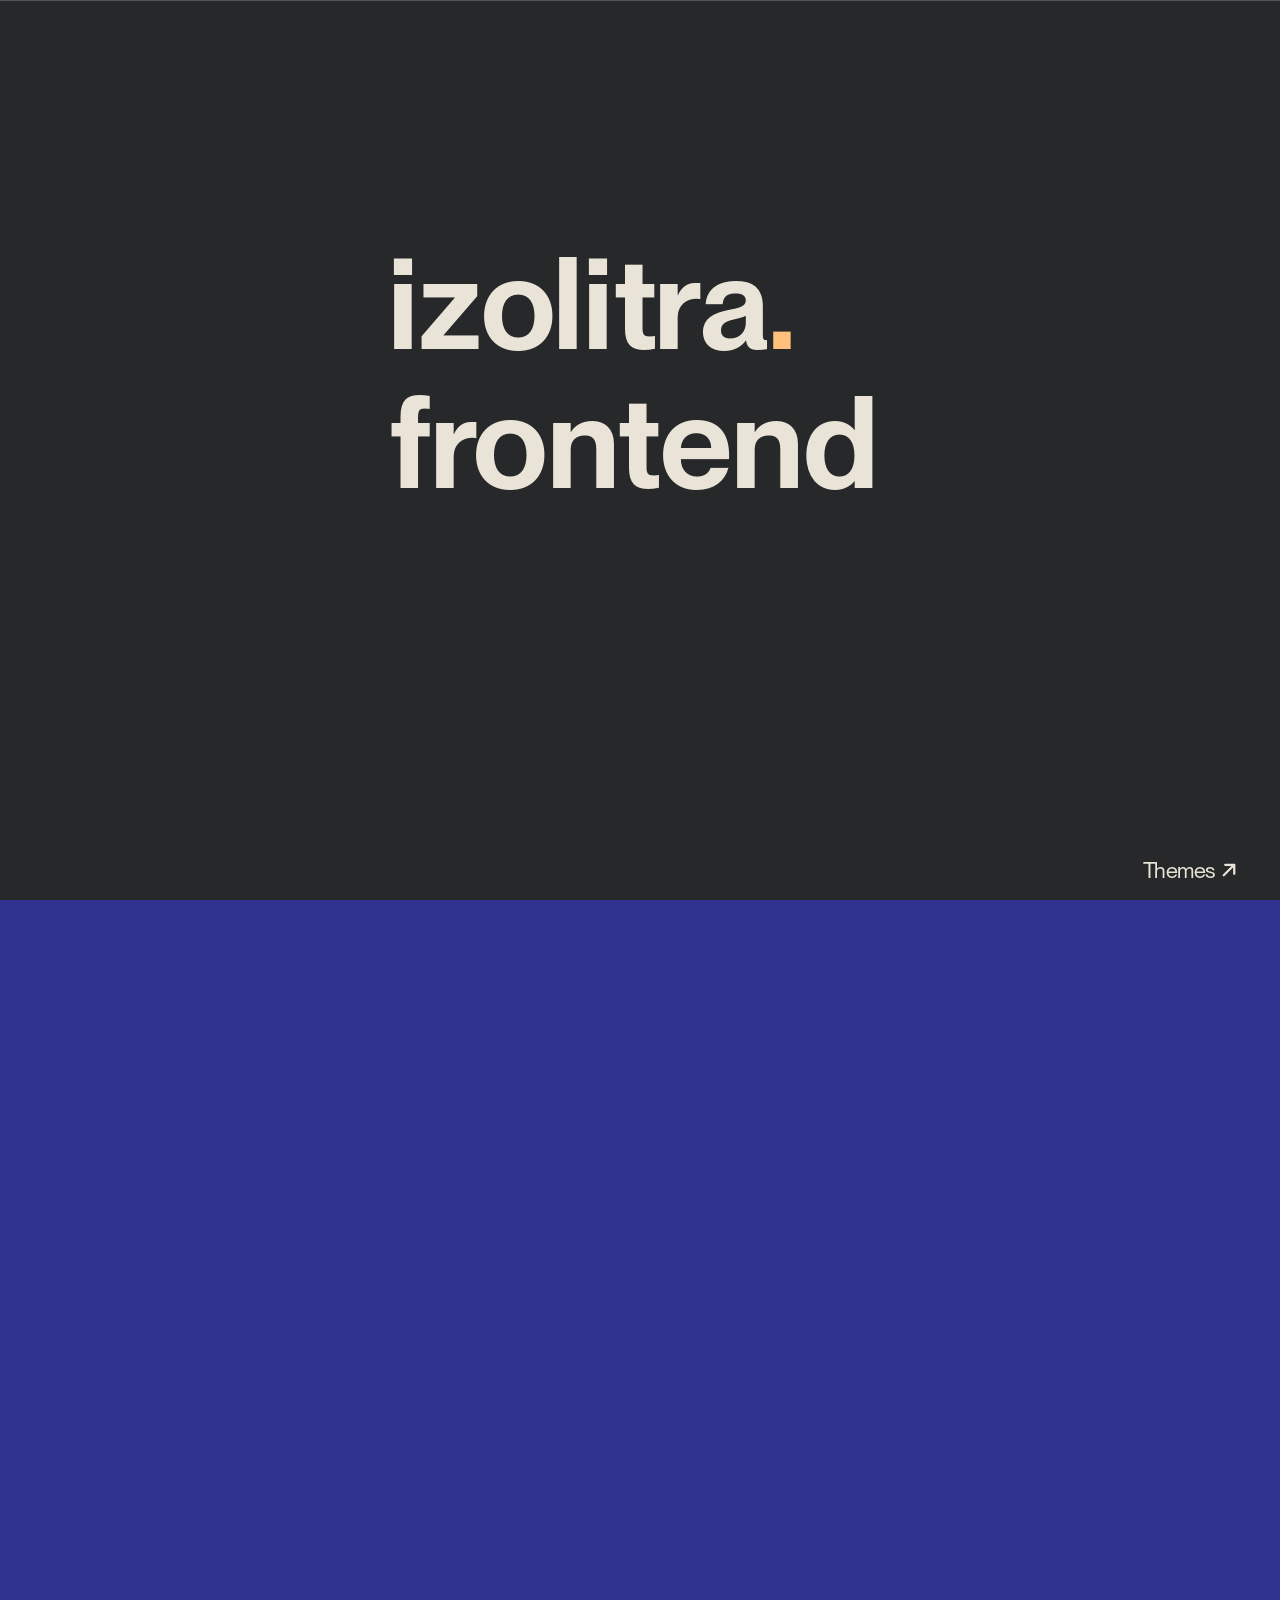
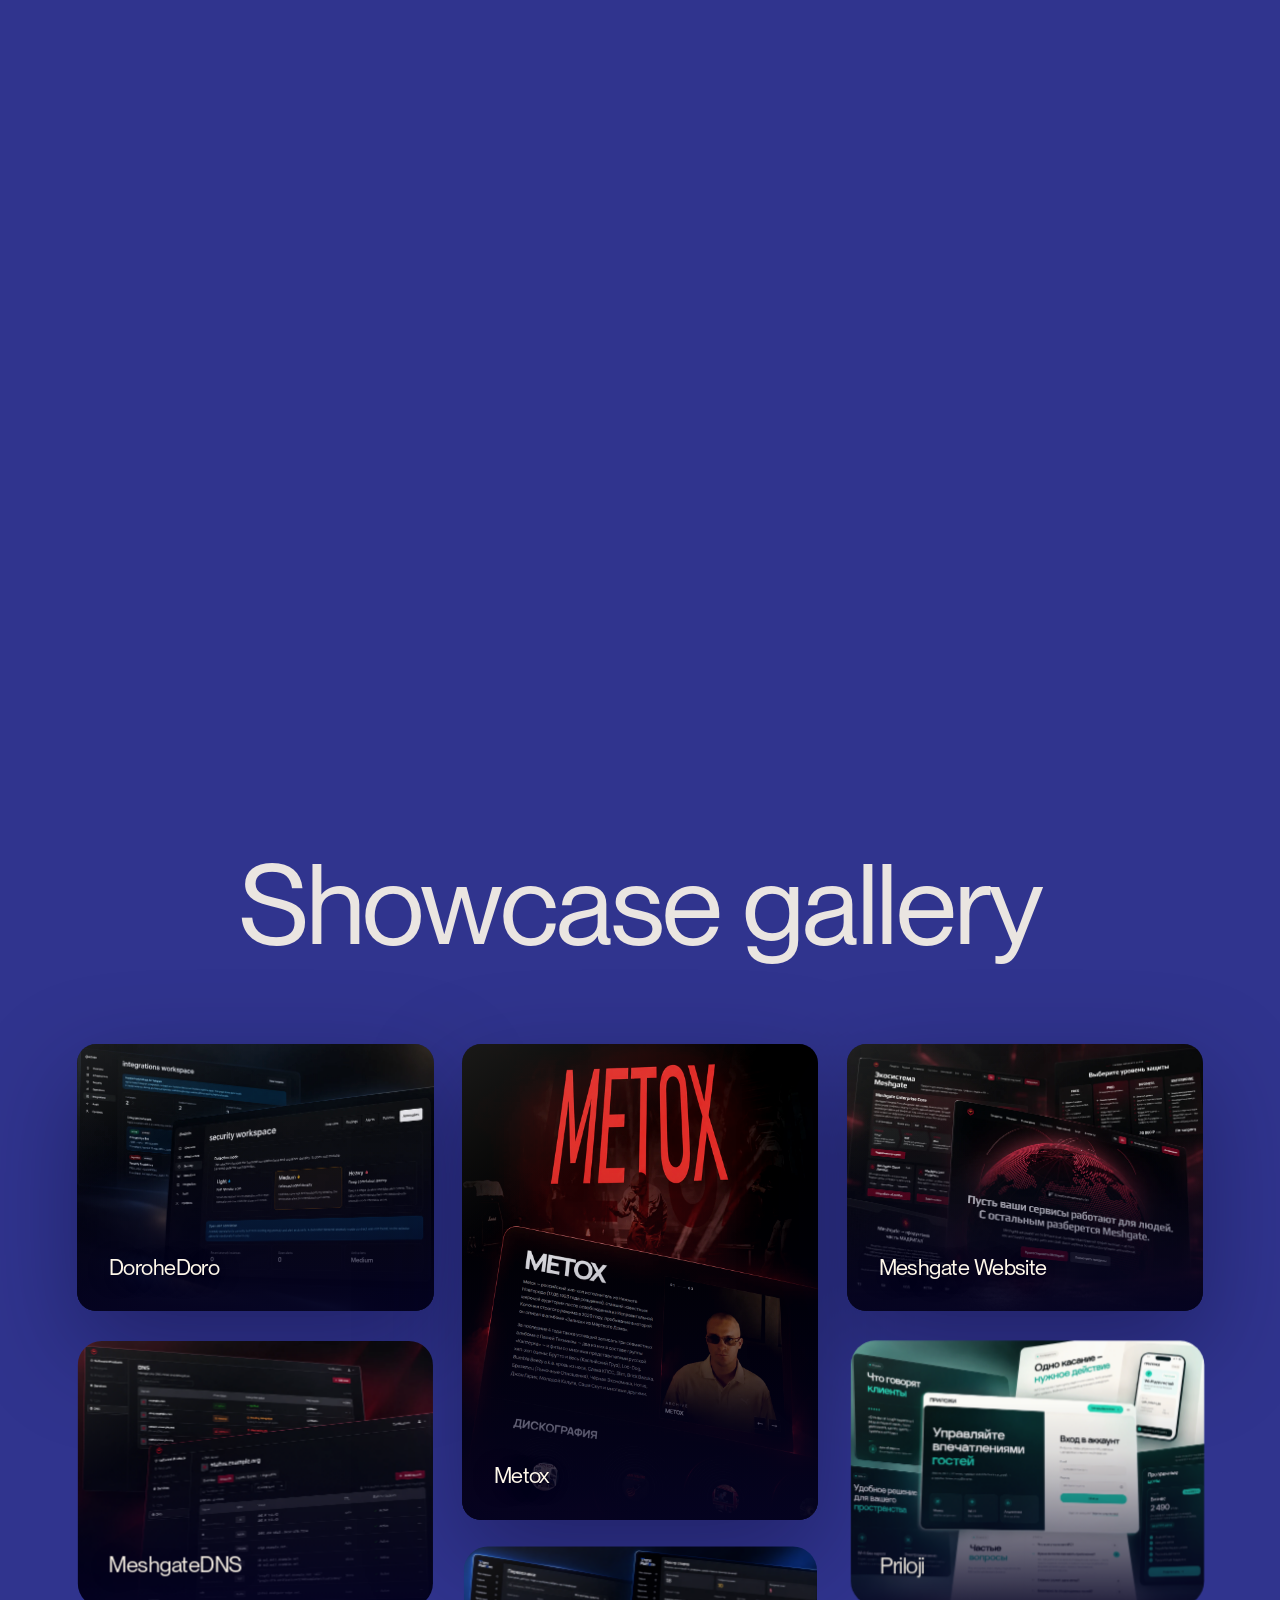
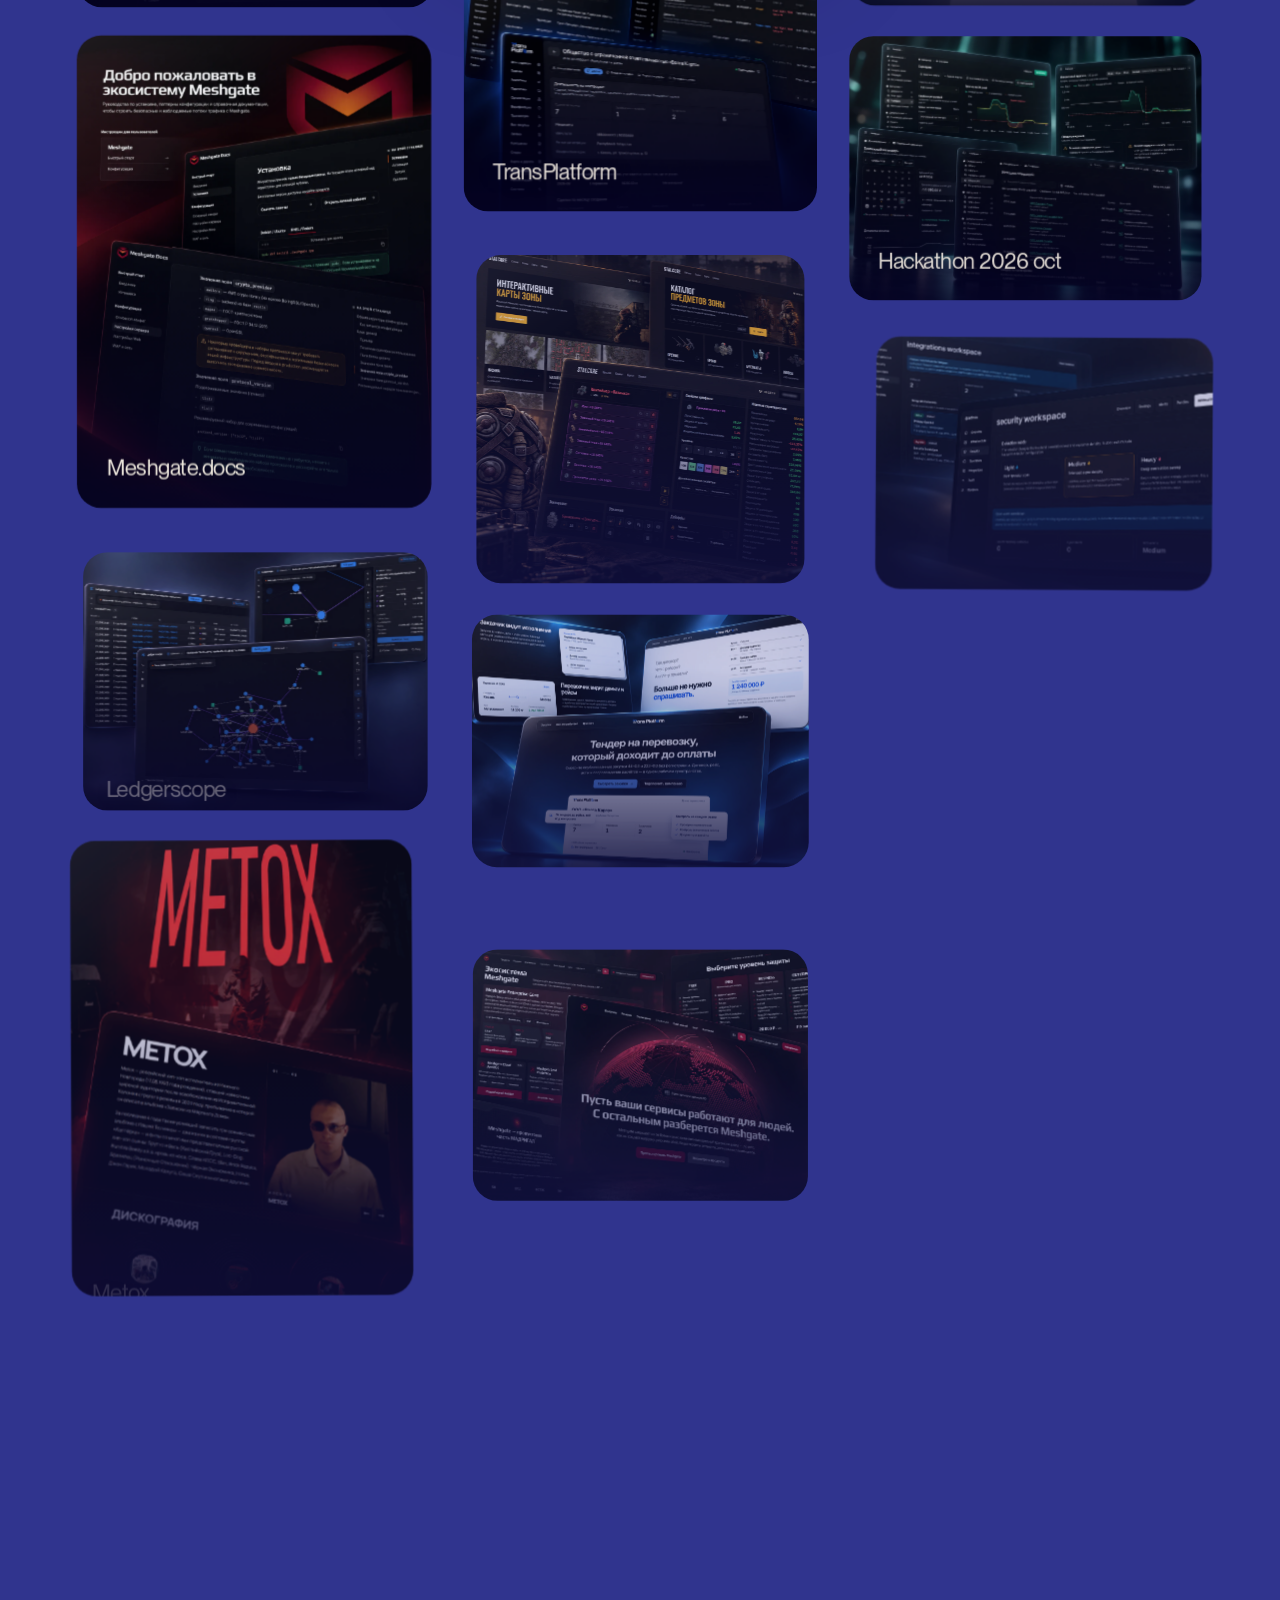
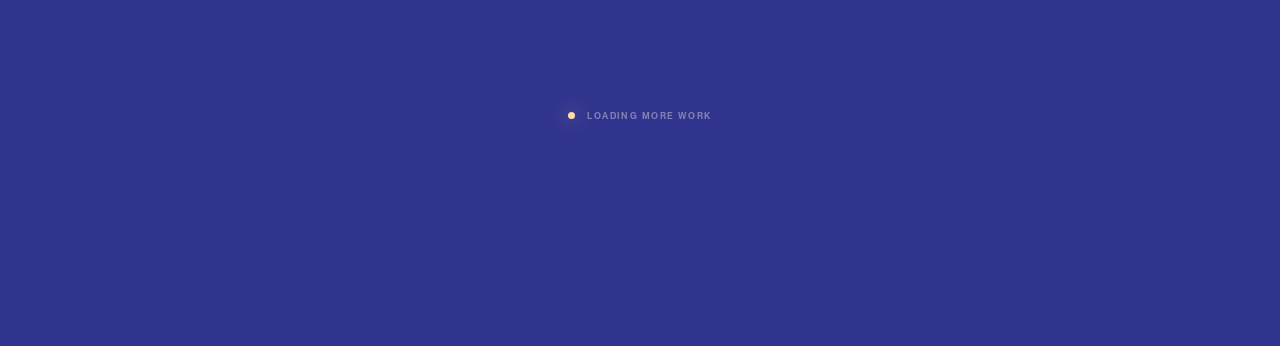
==== commit cb000c0e: "Update portfolio" ====
--- a/index.html
+++ b/index.html
@@ -1,4 +1,4 @@
-<!DOCTYPE html><html lang="en" data-theme="electric" class="ppneuemontreal_38986345-module__sjLx-G__variable playfair_display_5042e436-module__AAH8Pq__variable h-full bg-[var(--color-hero-background)] text-[var(--color-body-text)] antialiased [scrollbar-gutter:stable] [font-family:var(--font-pp-neue-montreal),Arial,sans-serif]"><head><meta charSet="utf-8"/><meta name="viewport" content="width=device-width, initial-scale=1, viewport-fit=cover"/><link rel="preload" href="/_next/static/media/35161b7740c25d33-s.p.0izitdbyxo4j2.woff2" as="font" crossorigin="" type="font/woff2"/><link rel="preload" href="/_next/static/media/70e3db2de7f94926-s.p.39pl-v7c3qrze.woff2" as="font" crossorigin="" type="font/woff2"/><link rel="preload" href="/_next/static/media/PPNeueMontreal_Regular-s.p.27e8_0-jh6uhl.otf" as="font" crossorigin="" type="font/otf"/><link rel="preload" href="/_next/static/media/PPNeueMontreal_Semibold-s.p.21-mvfyq346aq.otf" as="font" crossorigin="" type="font/otf"/><link rel="stylesheet" href="/_next/static/chunks/066jmy2za1at9.css" data-precedence="next"/><link rel="stylesheet" href="/_next/static/chunks/1ae_goxzy9fo_.css" data-precedence="next"/><link rel="preload" as="script" fetchPriority="low" href="/_next/static/chunks/0iq1i69206cyl.js"/><script src="/_next/static/chunks/27jktro2p5rq9.js" async=""></script><script src="/_next/static/chunks/082obv3v03b-9.js" async=""></script><script src="/_next/static/chunks/3peubv2924kx4.js" async=""></script><script src="/_next/static/chunks/turbopack-2lg1g6kbsfm0x.js" async=""></script><script src="/_next/static/chunks/1apdz4m9qkvf7.js" async=""></script><script src="/_next/static/chunks/175inq-aecufe.js" async=""></script><script src="/_next/static/chunks/14mrh2-p_w84d.js" async=""></script><script src="/_next/static/chunks/1105o3k8n1b4d.js" async=""></script><meta name="next-size-adjust" content=""/><title>izolitra</title><meta name="description" content="WebGL2 liquid wave portfolio"/><meta property="og:title" content="izolitra"/><meta property="og:description" content="WebGL2 liquid wave portfolio"/><meta property="og:site_name" content="izolitra"/><meta property="og:image" content="https://izolitra.github.io/opengraph.png"/><meta property="og:image:width" content="1731"/><meta property="og:image:height" content="909"/><meta property="og:image:alt" content="izolitra — Creative developer"/><meta property="og:type" content="website"/><meta name="twitter:card" content="summary_large_image"/><meta name="twitter:title" content="izolitra"/><meta name="twitter:description" content="WebGL2 liquid wave portfolio"/><meta name="twitter:image" content="https://izolitra.github.io/opengraph.png"/><link rel="icon" href="/favicon.ico?favicon.3dc3qcfn6zd1x.ico" sizes="48x48" type="image/x-icon"/><script>
+<!DOCTYPE html><html lang="en" data-theme="electric" class="ppneuemontreal_38986345-module__sjLx-G__variable playfair_display_5042e436-module__AAH8Pq__variable h-full bg-[var(--color-hero-background)] text-[var(--color-body-text)] antialiased [font-family:var(--font-pp-neue-montreal),Arial,sans-serif]"><head><meta charSet="utf-8"/><meta name="viewport" content="width=device-width, initial-scale=1, viewport-fit=cover"/><link rel="preload" href="/_next/static/media/35161b7740c25d33-s.p.0izitdbyxo4j2.woff2" as="font" crossorigin="" type="font/woff2"/><link rel="preload" href="/_next/static/media/70e3db2de7f94926-s.p.39pl-v7c3qrze.woff2" as="font" crossorigin="" type="font/woff2"/><link rel="preload" href="/_next/static/media/PPNeueMontreal_Regular-s.p.27e8_0-jh6uhl.otf" as="font" crossorigin="" type="font/otf"/><link rel="preload" href="/_next/static/media/PPNeueMontreal_Semibold-s.p.21-mvfyq346aq.otf" as="font" crossorigin="" type="font/otf"/><link rel="preload" as="image" href="/showcase/hack/banner.webp"/><link rel="preload" as="image" href="/showcase/Metox/banner.webp"/><link rel="preload" as="image" href="/showcase/meshgateLanding/banner.webp"/><link rel="stylesheet" href="/_next/static/chunks/2q7ybl2dwtfrb.css" data-precedence="next"/><link rel="stylesheet" href="/_next/static/chunks/1ohy17x77_qg0.css" data-precedence="next"/><link rel="preload" as="script" fetchPriority="low" href="/_next/static/chunks/0iq1i69206cyl.js"/><script src="/_next/static/chunks/27jktro2p5rq9.js" async=""></script><script src="/_next/static/chunks/082obv3v03b-9.js" async=""></script><script src="/_next/static/chunks/3peubv2924kx4.js" async=""></script><script src="/_next/static/chunks/turbopack-2lg1g6kbsfm0x.js" async=""></script><script src="/_next/static/chunks/14swyrvuf59wx.js" async=""></script><script src="/_next/static/chunks/2lkrqbzqxkae_.js" async=""></script><script src="/_next/static/chunks/14mrh2-p_w84d.js" async=""></script><script src="/_next/static/chunks/1la92-8byk7uh.js" async=""></script><meta name="next-size-adjust" content=""/><title>izolitra</title><meta name="description" content="WebGL2 liquid wave portfolio"/><meta property="og:title" content="izolitra"/><meta property="og:description" content="WebGL2 liquid wave portfolio"/><meta property="og:site_name" content="izolitra"/><meta property="og:image" content="https://izolitra.github.io/opengraph.png"/><meta property="og:image:width" content="1731"/><meta property="og:image:height" content="909"/><meta property="og:image:alt" content="izolitra — Creative developer"/><meta property="og:type" content="website"/><meta name="twitter:card" content="summary_large_image"/><meta name="twitter:title" content="izolitra"/><meta name="twitter:description" content="WebGL2 liquid wave portfolio"/><meta name="twitter:image" content="https://izolitra.github.io/opengraph.png"/><link rel="icon" href="/favicon.ico?favicon.3dc3qcfn6zd1x.ico" sizes="48x48" type="image/x-icon"/><script>
   (() => {
     const themes = ["graphite", "obsidian", "ember", "radioactive", "lagoon", "electric"];
     let theme = "electric";
@@ -27,7 +27,14 @@
     accurateTrackBounce: true,
     trackLinks: true
   });
-</script><script src="/_next/static/chunks/0cz1d0mv5g_q7.js" noModule=""></script></head><body class="m-0 min-h-full overflow-x-hidden bg-[var(--color-page-background)]"><div hidden=""><!--$--><!--/$--></div><noscript><div><img src="https://mc.yandex.ru/watch/113701196" style="position:absolute;left:-9999px" alt=""/></div></noscript><!--$!--><template data-dgst="BAILOUT_TO_CLIENT_SIDE_RENDERING"></template><!--/$--><div class="pointer-events-none fixed inset-0 z-0 bg-[url(&#x27;/noise.svg&#x27;)] opacity-10 mix-blend-overlay" aria-hidden="true"></div><main class="relative z-0 "><section id="top" class="hero relative block! overflow-hidden bg-[var(--color-hero-background)] p-0! min-h-svh"><div class="hero-intro-curtain pointer-events-none absolute inset-0 z-10 bg-[#26282a]" aria-hidden="true"><span class="absolute inset-x-0 top-0 h-px bg-white/20"></span><div class="hero-intro-subtitle pointer-events-none absolute top-0 left-0 flex w-max flex-col items-start gap-[2px] opacity-0 [font-family:var(--font-pp-neue-montreal)] font-semibold leading-[1.05] tracking-[-0.01em] text-[var(--color-foreground-90)]"><span class="hero-intro-word block w-max overflow-hidden last:pb-[0.12em]"><span class="hero-intro-word-text block">frontend</span></span><span class="hero-intro-word block w-max overflow-hidden last:pb-[0.12em]"><span class="hero-intro-word-text block">engineer</span></span></div></div><canvas id="liquid-gradient" class="pointer-events-none absolute inset-0 z-0 block h-full w-full max-[767px]:inset-auto max-[767px]:top-0 max-[767px]:left-1/2 max-[767px]:h-full max-[767px]:w-[max(100%,125svh)] max-[767px]:-translate-x-1/2" aria-hidden="true"></canvas><div aria-hidden="true" class="pointer-events-none absolute inset-x-0 bottom-0 z-[1] h-[clamp(140px,22vh,240px)]" style="background:linear-gradient(to bottom, transparent 0%, color-mix(in srgb, var(--color-page-background) 35%, transparent) 45%, var(--color-page-background) 100%)"></div><header class="theme-vt-header fixed inset-x-0 top-0 z-[100] flex items-start justify-between gap-4 pt-[max(clamp(24px,3.3vw,58px),calc(env(safe-area-inset-top)_+_10px))] pr-[max(clamp(22px,3.3vw,58px),calc(env(safe-area-inset-right)_+_10px))] pb-[clamp(24px,3.3vw,58px)] pl-[max(clamp(22px,3.3vw,58px),calc(env(safe-area-inset-left)_+_10px))] max-[640px]:pt-[max(18px,calc(env(safe-area-inset-top)_+_10px))] max-[640px]:pr-[max(18px,calc(env(safe-area-inset-right)_+_10px))] max-[640px]:pb-[18px] max-[640px]:pl-[max(18px,calc(env(safe-area-inset-left)_+_10px))] max-[420px]:pt-[max(14px,calc(env(safe-area-inset-top)_+_10px))] max-[420px]:pr-[max(14px,calc(env(safe-area-inset-right)_+_10px))] max-[420px]:pb-[14px] max-[420px]:pl-[max(14px,calc(env(safe-area-inset-left)_+_10px))]"><a aria-label="izolitra — back to top" class=" hero-header-logo relative z-[1] inline-flex items-start whitespace-nowrap  [font-family:var(--font-pp-neue-montreal)] text-[clamp(23px,1.9vw,29px)] max-[767px]:text-[25px] font-semibold leading-[1.05] tracking-[-0.01em] text-[var(--color-foreground-90)]  no-underline [-webkit-tap-highlight-color:transparent]  focus-visible:rounded-sm focus-visible:outline-2 focus-visible:outline-offset-[6px] focus-visible:outline-[var(--color-brand-focus)] " href="#top"><span aria-hidden="true" class="hero-header-logo-full inline-flex"><span>izolitra</span><span class="text-[var(--color-accent)]">.</span></span><span aria-hidden="true" class="hero-header-logo-letters pointer-events-none absolute inset-0 block opacity-0"><span class="hero-logo-word-mask absolute top-0 left-0 block h-[1.16em] w-max overflow-hidden"><span class="hero-logo-word block leading-[1.05]">izolitra</span></span><span class="hero-logo-dot absolute top-0 inline-block text-[var(--color-accent)]">.</span></span></a><nav aria-label="Navigation and contact" class="relative z-[1] ml-auto grid w-max grid-cols-[max-content] justify-items-end gap-y-[2px] text-right"><a href="https://t.me/izolitra" target="_blank" rel="noopener noreferrer" aria-label="Telegram: @izolitra" class=" hero-contact-link block w-max justify-self-end p-0 text-right  [font-family:var(--font-pp-neue-montreal)] text-[clamp(21px,1.7vw,26px)] max-[767px]:text-[23px] font-normal leading-[1.12] tracking-[-0.025em] text-[var(--color-foreground-90)]  transition-colors duration-300 hover:text-[var(--color-foreground)]  focus-visible:text-[var(--color-foreground)] focus-visible:outline-2 focus-visible:outline-offset-4 focus-visible:outline-[var(--color-accent)] "><span class="hero-contact-word relative inline-block">Telegram</span></a><div class="relative w-max justify-self-end"><span aria-hidden="true" class="pointer-events-none invisible absolute inset-y-0 right-[calc(100%+12px)] flex w-max items-center gap-1.5 whitespace-nowrap opacity-0 [font-family:var(--font-pp-neue-montreal)] text-[clamp(19px,1.5vw,23px)] font-normal leading-[1.12] tracking-[-0.025em] text-[var(--color-foreground-90)] max-[767px]:text-[21px]">Copied<svg aria-hidden="true" class="size-[18px] shrink-0 text-[#59d98e]" viewBox="0 0 24 24" fill="none"><path d="M4.5 12.5 9.5 17.5 19.5 6.5" stroke="currentColor" stroke-width="2.5" stroke-linecap="round" stroke-linejoin="round"></path></svg></span><button type="button" aria-label="Copy email yaroslavkurinnoy@mail.ru" class=" hero-contact-link block w-max cursor-pointer justify-self-end p-0 text-right  [font-family:var(--font-pp-neue-montreal)] text-[clamp(21px,1.7vw,26px)] max-[767px]:text-[23px] font-normal leading-[1.12] tracking-[-0.025em] text-[var(--color-foreground-90)]  transition-colors duration-300 hover:text-[var(--color-foreground)]  focus-visible:text-[var(--color-foreground)] focus-visible:outline-2 focus-visible:outline-offset-4 focus-visible:outline-[var(--color-accent)] "><span class="hero-contact-word relative inline-block">Email</span><span role="status" class="sr-only"></span></button></div><a class=" hero-contact-link block w-max cursor-pointer justify-self-end p-0 text-right  [font-family:var(--font-pp-neue-montreal)] text-[clamp(21px,1.7vw,26px)] max-[767px]:text-[23px] font-normal leading-[1.12] tracking-[-0.025em] text-[var(--color-foreground-90)]  transition-colors duration-300 hover:text-[var(--color-foreground)]  focus-visible:text-[var(--color-foreground)] focus-visible:outline-2 focus-visible:outline-offset-4 focus-visible:outline-[var(--color-accent)] " href="/me"><span class="hero-contact-word relative inline-block">Me</span></a></nav></header><style>
+</script><script src="/_next/static/chunks/0cz1d0mv5g_q7.js" noModule=""></script></head><body class="m-0 min-h-full overflow-x-hidden bg-[var(--color-page-background)]"><div hidden=""><!--$--><!--/$--></div><noscript><div><img src="https://mc.yandex.ru/watch/113701196" style="position:absolute;left:-9999px" alt=""/></div></noscript><!--$!--><template data-dgst="BAILOUT_TO_CLIENT_SIDE_RENDERING"></template><!--/$--><div class="pointer-events-none fixed inset-0 z-0 bg-[url(&#x27;/noise.svg&#x27;)] opacity-10 mix-blend-overlay" aria-hidden="true"></div><main class="relative z-0 "><div class="hero-transition-stage"><section id="top" class="hero relative block! overflow-hidden bg-[var(--color-hero-background)] p-0! min-h-svh"><div class="hero-intro-curtain pointer-events-none absolute inset-0 z-10 bg-[#26282a]" aria-hidden="true"><span class="absolute inset-x-0 top-0 h-px bg-white/20"></span><div class="hero-intro-subtitle pointer-events-none absolute top-0 left-0 flex w-max flex-col items-start gap-[2px] opacity-0 [font-family:var(--font-pp-neue-montreal)] font-semibold leading-[1.05] tracking-[-0.01em] text-[var(--color-foreground-90)]"><span class="hero-intro-word block w-max overflow-hidden last:pb-[0.12em]"><span class="hero-intro-word-text block">frontend</span></span><span class="hero-intro-word block w-max overflow-hidden last:pb-[0.12em]"><span class="hero-intro-word-text block">engineer</span></span></div></div><canvas id="liquid-gradient" class="pointer-events-none absolute inset-0 z-0 block h-full w-full max-[767px]:inset-auto max-[767px]:top-0 max-[767px]:left-1/2 max-[767px]:h-full max-[767px]:w-[max(100%,125svh)] max-[767px]:-translate-x-1/2" aria-hidden="true"></canvas><div aria-hidden="true" class="pointer-events-none absolute inset-x-0 bottom-0 z-[1] h-[clamp(140px,22vh,240px)]" style="background:linear-gradient(to bottom, transparent 0%, color-mix(in srgb, var(--color-page-background) 35%, transparent) 45%, var(--color-page-background) 100%)"></div><header class="theme-vt-header fixed inset-x-0 top-0 z-[100] flex items-start justify-between gap-4 pt-[max(clamp(24px,3.3vw,58px),calc(env(safe-area-inset-top)_+_10px))] pr-[max(clamp(22px,3.3vw,58px),calc(env(safe-area-inset-right)_+_10px))] pb-[clamp(24px,3.3vw,58px)] pl-[max(clamp(22px,3.3vw,58px),calc(env(safe-area-inset-left)_+_10px))] max-[640px]:pt-[max(18px,calc(env(safe-area-inset-top)_+_10px))] max-[640px]:pr-[max(18px,calc(env(safe-area-inset-right)_+_10px))] max-[640px]:pb-[18px] max-[640px]:pl-[max(18px,calc(env(safe-area-inset-left)_+_10px))] max-[420px]:pt-[max(14px,calc(env(safe-area-inset-top)_+_10px))] max-[420px]:pr-[max(14px,calc(env(safe-area-inset-right)_+_10px))] max-[420px]:pb-[14px] max-[420px]:pl-[max(14px,calc(env(safe-area-inset-left)_+_10px))]"><a aria-label="izolitra — back to top" class=" hero-header-logo relative z-[1] inline-flex items-start whitespace-nowrap  [font-family:var(--font-pp-neue-montreal)] text-[clamp(23px,1.9vw,29px)] max-[767px]:text-[25px] font-semibold leading-[1.05] tracking-[-0.01em] text-[var(--color-foreground-90)]  no-underline [-webkit-tap-highlight-color:transparent]  focus-visible:rounded-sm focus-visible:outline-2 focus-visible:outline-offset-[6px] focus-visible:outline-[var(--color-brand-focus)] " href="#top"><span aria-hidden="true" class="hero-header-logo-full inline-flex"><span>izolitra</span><span class="text-[var(--color-accent)]">.</span></span><span aria-hidden="true" class="hero-header-logo-letters pointer-events-none absolute inset-0 block opacity-0"><span class="hero-logo-word-mask absolute top-0 left-0 block h-[1.16em] w-max overflow-hidden"><span class="hero-logo-word block leading-[1.05]">izolitra</span></span><span class="hero-logo-dot absolute top-0 inline-block text-[var(--color-accent)]">.</span></span></a><nav aria-label="Navigation and contact" class="relative z-[1] ml-auto grid w-max grid-cols-[max-content] justify-items-end gap-y-[2px] text-right"><a href="https://t.me/izolitra" target="_blank" rel="noopener noreferrer" aria-label="Telegram: @izolitra" class=" hero-contact-link block w-max justify-self-end p-0 text-right  [font-family:var(--font-pp-neue-montreal)] text-[clamp(21px,1.7vw,26px)] max-[767px]:text-[23px] font-normal leading-[1.12] tracking-[-0.025em] text-[var(--color-foreground-90)]  transition-colors duration-300 hover:text-[var(--color-foreground)]  focus-visible:text-[var(--color-foreground)] focus-visible:outline-2 focus-visible:outline-offset-4 focus-visible:outline-[var(--color-accent)] "><span class="hero-contact-word relative inline-block">Telegram</span></a><div class="relative w-max justify-self-end"><span aria-hidden="true" class="pointer-events-none invisible absolute inset-y-0 right-[calc(100%+12px)] flex w-max items-center gap-1.5 whitespace-nowrap opacity-0 [font-family:var(--font-pp-neue-montreal)] text-[clamp(19px,1.5vw,23px)] font-normal leading-[1.12] tracking-[-0.025em] text-[var(--color-foreground-90)] max-[767px]:text-[21px]">Copied<svg aria-hidden="true" class="size-[18px] shrink-0 text-[#59d98e]" viewBox="0 0 24 24" fill="none"><path d="M4.5 12.5 9.5 17.5 19.5 6.5" stroke="currentColor" stroke-width="2.5" stroke-linecap="round" stroke-linejoin="round"></path></svg></span><button type="button" aria-label="Copy email yaroslavkurinnoy@mail.ru" class=" hero-contact-link block w-max cursor-pointer justify-self-end p-0 text-right  [font-family:var(--font-pp-neue-montreal)] text-[clamp(21px,1.7vw,26px)] max-[767px]:text-[23px] font-normal leading-[1.12] tracking-[-0.025em] text-[var(--color-foreground-90)]  transition-colors duration-300 hover:text-[var(--color-foreground)]  focus-visible:text-[var(--color-foreground)] focus-visible:outline-2 focus-visible:outline-offset-4 focus-visible:outline-[var(--color-accent)] "><span class="hero-contact-word relative inline-block">Email</span><span role="status" class="sr-only"></span></button></div><a aria-label="Me" class=" hero-contact-link block w-max cursor-pointer justify-self-end p-0 text-right  [font-family:var(--font-pp-neue-montreal)] text-[clamp(21px,1.7vw,26px)] max-[767px]:text-[23px] font-normal leading-[1.12] tracking-[-0.025em] text-[var(--color-foreground-90)]  transition-colors duration-300 hover:text-[var(--color-foreground)]  focus-visible:text-[var(--color-foreground)] focus-visible:outline-2 focus-visible:outline-offset-4 focus-visible:outline-[var(--color-accent)] " href="/me"><span class="inline-grid grid-cols-1 grid-rows-1 justify-items-end align-middle"><span aria-hidden="true" class="hero-contact-word relative col-start-1 row-start-1 inline-block" style="opacity:1;visibility:visible">Me</span><span aria-hidden="true" class="hero-contact-word relative col-start-1 row-start-1 inline-block" style="opacity:0;visibility:hidden">Home</span></span></a></nav><div class="theme-vt-panel pointer-events-none fixed right-[max(clamp(22px,3.3vw,58px),calc(env(safe-area-inset-right)_+_10px))] bottom-[max(clamp(12px,1.2vw,20px),calc(env(safe-area-inset-bottom)_+_8px))] z-[100] max-[640px]:right-[max(18px,calc(env(safe-area-inset-right)_+_10px))] max-[420px]:right-[max(14px,calc(env(safe-area-inset-right)_+_10px))]"><div class="pointer-events-auto relative w-max"><style>
+        .theme-trigger-word::after { content: ""; position: absolute; right: 0; bottom: 0; left: 0; height: 1px; background: var(--color-accent); transform: scaleX(0); transform-origin: left center; transition: transform 300ms ease; pointer-events: none; }
+        .theme-trigger[aria-expanded="true"] { color: var(--color-foreground); }
+        .theme-trigger:hover .theme-trigger-word::after,
+        .theme-trigger:focus-visible .theme-trigger-word::after,
+        .theme-trigger[aria-expanded="true"] .theme-trigger-word::after { transform: scaleX(1); }
+        @media (prefers-reduced-motion: reduce) { .theme-trigger-word::after { transition: none; } }
+      </style><aside id="_R_1opivdb_" aria-label="Выбор цветовой темы" aria-hidden="true" style="opacity:0;visibility:hidden;transform:translate3d(0, 12px, 0)" class="absolute bottom-[calc(100%+8px)] left-1/2 -ml-[88px] max-[767px]:right-0 max-[767px]:left-auto max-[767px]:ml-0 flex max-h-[calc(100dvh-96px)] w-[176px] flex-col gap-2.5 overflow-y-auto rounded-[20px] bg-[var(--color-panel-dropdown-background)] px-3 py-3 shadow-[var(--shadow-panel)] overscroll-contain will-change-[transform,opacity] pointer-events-none"><button type="button" tabindex="-1" aria-label="Включить тему Yuzu" aria-pressed="false" title="Yuzu" class="group flex w-full cursor-pointer appearance-none items-center justify-between gap-1 whitespace-nowrap bg-transparent p-0 text-left text-[21px] font-normal leading-[1.3] tracking-[-0.04em] [font-family:Arial,Helvetica,sans-serif] transition-colors duration-200 hover:text-[var(--color-foreground-90)] focus-visible:rounded-sm focus-visible:outline-2 focus-visible:outline-offset-2 focus-visible:outline-[var(--color-accent-focus)] text-[var(--color-foreground-75)]"><span class="origin-left transition-transform duration-200 ease-out motion-safe:group-hover:scale-[1.04] motion-safe:group-focus-visible:scale-[1.04] motion-reduce:transition-none">Yuzu</span><span aria-hidden="true" class="pointer-events-none relative block size-[18px] shrink-0 rounded-full border border-[var(--color-border-subtle)] transition-transform duration-200 ease-out motion-safe:group-hover:scale-[1.04] motion-safe:group-focus-visible:scale-[1.04] motion-reduce:transition-none "><span class="absolute inset-px rounded-full [clip-path:circle(50%)]" style="background:var(--theme-swatch-graphite)"></span></span></button><button type="button" tabindex="-1" aria-label="Включить тему Onyx" aria-pressed="false" title="Onyx" class="group flex w-full cursor-pointer appearance-none items-center justify-between gap-1 whitespace-nowrap bg-transparent p-0 text-left text-[21px] font-normal leading-[1.3] tracking-[-0.04em] [font-family:Arial,Helvetica,sans-serif] transition-colors duration-200 hover:text-[var(--color-foreground-90)] focus-visible:rounded-sm focus-visible:outline-2 focus-visible:outline-offset-2 focus-visible:outline-[var(--color-accent-focus)] text-[var(--color-foreground-75)]"><span class="origin-left transition-transform duration-200 ease-out motion-safe:group-hover:scale-[1.04] motion-safe:group-focus-visible:scale-[1.04] motion-reduce:transition-none">Onyx</span><span aria-hidden="true" class="pointer-events-none relative block size-[18px] shrink-0 rounded-full border border-[var(--color-border-subtle)] transition-transform duration-200 ease-out motion-safe:group-hover:scale-[1.04] motion-safe:group-focus-visible:scale-[1.04] motion-reduce:transition-none "><span class="absolute inset-px rounded-full [clip-path:circle(50%)]" style="background:var(--theme-swatch-obsidian)"></span></span></button><button type="button" tabindex="-1" aria-label="Включить тему Crimson" aria-pressed="false" title="Crimson" class="group flex w-full cursor-pointer appearance-none items-center justify-between gap-1 whitespace-nowrap bg-transparent p-0 text-left text-[21px] font-normal leading-[1.3] tracking-[-0.04em] [font-family:Arial,Helvetica,sans-serif] transition-colors duration-200 hover:text-[var(--color-foreground-90)] focus-visible:rounded-sm focus-visible:outline-2 focus-visible:outline-offset-2 focus-visible:outline-[var(--color-accent-focus)] text-[var(--color-foreground-75)]"><span class="origin-left transition-transform duration-200 ease-out motion-safe:group-hover:scale-[1.04] motion-safe:group-focus-visible:scale-[1.04] motion-reduce:transition-none">Crimson</span><span aria-hidden="true" class="pointer-events-none relative block size-[18px] shrink-0 rounded-full border border-[var(--color-border-subtle)] transition-transform duration-200 ease-out motion-safe:group-hover:scale-[1.04] motion-safe:group-focus-visible:scale-[1.04] motion-reduce:transition-none "><span class="absolute inset-px rounded-full [clip-path:circle(50%)]" style="background:var(--theme-swatch-ember)"></span></span></button><button type="button" tabindex="-1" aria-label="Включить тему Neon" aria-pressed="false" title="Neon" class="group flex w-full cursor-pointer appearance-none items-center justify-between gap-1 whitespace-nowrap bg-transparent p-0 text-left text-[21px] font-normal leading-[1.3] tracking-[-0.04em] [font-family:Arial,Helvetica,sans-serif] transition-colors duration-200 hover:text-[var(--color-foreground-90)] focus-visible:rounded-sm focus-visible:outline-2 focus-visible:outline-offset-2 focus-visible:outline-[var(--color-accent-focus)] text-[var(--color-foreground-75)]"><span class="origin-left transition-transform duration-200 ease-out motion-safe:group-hover:scale-[1.04] motion-safe:group-focus-visible:scale-[1.04] motion-reduce:transition-none">Neon</span><span aria-hidden="true" class="pointer-events-none relative block size-[18px] shrink-0 rounded-full border border-[var(--color-border-subtle)] transition-transform duration-200 ease-out motion-safe:group-hover:scale-[1.04] motion-safe:group-focus-visible:scale-[1.04] motion-reduce:transition-none "><span class="absolute inset-px rounded-full [clip-path:circle(50%)]" style="background:var(--theme-swatch-radioactive)"></span></span></button><button type="button" tabindex="-1" aria-label="Включить тему Aqua" aria-pressed="false" title="Aqua" class="group flex w-full cursor-pointer appearance-none items-center justify-between gap-1 whitespace-nowrap bg-transparent p-0 text-left text-[21px] font-normal leading-[1.3] tracking-[-0.04em] [font-family:Arial,Helvetica,sans-serif] transition-colors duration-200 hover:text-[var(--color-foreground-90)] focus-visible:rounded-sm focus-visible:outline-2 focus-visible:outline-offset-2 focus-visible:outline-[var(--color-accent-focus)] text-[var(--color-foreground-75)]"><span class="origin-left transition-transform duration-200 ease-out motion-safe:group-hover:scale-[1.04] motion-safe:group-focus-visible:scale-[1.04] motion-reduce:transition-none">Aqua</span><span aria-hidden="true" class="pointer-events-none relative block size-[18px] shrink-0 rounded-full border border-[var(--color-border-subtle)] transition-transform duration-200 ease-out motion-safe:group-hover:scale-[1.04] motion-safe:group-focus-visible:scale-[1.04] motion-reduce:transition-none "><span class="absolute inset-px rounded-full [clip-path:circle(50%)]" style="background:var(--theme-swatch-lagoon)"></span></span></button><button type="button" tabindex="-1" aria-label="Включить тему Volt" aria-pressed="true" title="Volt" class="group flex w-full cursor-pointer appearance-none items-center justify-between gap-1 whitespace-nowrap bg-transparent p-0 text-left text-[21px] font-normal leading-[1.3] tracking-[-0.04em] [font-family:Arial,Helvetica,sans-serif] transition-colors duration-200 hover:text-[var(--color-foreground-90)] focus-visible:rounded-sm focus-visible:outline-2 focus-visible:outline-offset-2 focus-visible:outline-[var(--color-accent-focus)] text-[var(--color-foreground-90)]"><span class="origin-left transition-transform duration-200 ease-out motion-safe:group-hover:scale-[1.04] motion-safe:group-focus-visible:scale-[1.04] motion-reduce:transition-none">Volt</span><span aria-hidden="true" class="pointer-events-none relative block size-[18px] shrink-0 rounded-full border border-[var(--color-border-subtle)] transition-transform duration-200 ease-out motion-safe:group-hover:scale-[1.04] motion-safe:group-focus-visible:scale-[1.04] motion-reduce:transition-none outline-2 outline-offset-2 outline-[var(--color-foreground-80)]"><span class="absolute inset-px rounded-full [clip-path:circle(50%)]" style="background:var(--theme-swatch-electric)"></span></span></button></aside><button type="button" aria-label="Выбрать цветовую тему" aria-expanded="false" aria-controls="_R_1opivdb_" class=" theme-trigger relative inline-block cursor-pointer whitespace-nowrap p-0 text-right  [font-family:var(--font-pp-neue-montreal)] text-[clamp(21px,1.7vw,26px)] max-[767px]:text-[23px] font-normal leading-[1.12] tracking-[-0.025em] text-[var(--color-foreground-90)]  transition-colors duration-300 hover:text-[var(--color-foreground)]  focus-visible:text-[var(--color-foreground)] focus-visible:outline-2 focus-visible:outline-offset-4 focus-visible:outline-[var(--color-accent)] "><span class="theme-trigger-word relative inline-flex items-center gap-1">Themes<svg aria-hidden="true" focusable="false" class="size-[18px] shrink-0" viewBox="0 0 24 24" fill="none" stroke="currentColor" stroke-width="3" stroke-linecap="round" stroke-linejoin="round"><path d="M5 19 19 5M7 5h12v12"></path></svg></span></button></div></div></header><style>
             html:has(.hero-intro-curtain),
             html:has(.hero-intro-curtain) body,
             html.hero-intro-scroll-locked,
@@ -36,8 +43,7 @@
             .hero-header-logo-letters { opacity: 0; }
             .hero:not(:has(.hero-intro-curtain)) .hero-logo-word-mask { overflow: visible; }
             .hero:has(.hero-intro-curtain) .hero-logo-dot,
-            .hero:has(.hero-intro-curtain) .theme-vt-header nav,
-            body:has(.hero-intro-curtain) .theme-vt-panel { opacity: 0; pointer-events: none; }
+            .hero:has(.hero-intro-curtain) .theme-vt-header nav { opacity: 0; pointer-events: none; }
             .hero-logo-dot { text-shadow: none; }
             .hero:has(.hero-intro-curtain) .hero-intro-description { opacity: 0; }
             @media (prefers-reduced-motion: reduce) {
@@ -45,7 +51,6 @@
               .hero-intro-curtain { display: none; }
               .hero:has(.hero-intro-curtain) .hero-header-logo,
               .hero:has(.hero-intro-curtain) .theme-vt-header nav,
-              body:has(.hero-intro-curtain) .theme-vt-panel,
               .hero:has(.hero-intro-curtain) .hero-intro-description { opacity: 1; pointer-events: auto; }
               .hero:has(.hero-intro-curtain) .hero-header-logo-full { opacity: 1 !important; visibility: visible !important; }
               .hero:has(.hero-intro-curtain) .hero-header-logo-letters { opacity: 0 !important; }
@@ -61,11 +66,11 @@
               .me-page .me-intro { text-shadow: 0 2px 24px rgb(var(--rgb-shadow) / 0.28), 0 0 44px rgb(var(--rgb-shadow) / 0.16); }
               .theme-trigger svg { filter: drop-shadow(0 0 12px rgb(var(--rgb-shadow) / 0.45)); }
             }
-          </style><div class="theme-vt-hero-copy pointer-events-none absolute inset-0 z-[2] h-svh w-full text-left hero-short:relative hero-short:inset-auto hero-short:flex hero-short:h-auto hero-short:min-h-svh hero-short:flex-col hero-short:px-[6%] hero-short:pt-[max(110px,calc(env(safe-area-inset-top)_+_96px))] hero-short:pb-12"><h1 class="absolute inset-0 m-0 font-bold leading-[0.96] select-none max-[640px]:text-center hero-short:relative hero-short:inset-auto hero-short:mt-5 hero-short:flex hero-short:w-full hero-short:flex-col hero-short:items-center"><span class="absolute top-[23%] left-[8.1%] block whitespace-nowrap text-[clamp(94px,17.25vw,253px)] font-semibold leading-[1.09] text-[var(--color-heading)] min-[641px]:max-[1023px]:text-[clamp(129px,17.25vw,184px)] max-[640px]:top-[31%] max-[640px]:left-1/2 max-[640px]:-translate-x-1/2 max-[640px]:text-[clamp(56px,19vw,114px)] hero-short:relative hero-short:top-auto hero-short:left-auto hero-short:translate-x-0 hero-short:text-[clamp(56px,18vw,110px)]"><span class="block">Creative</span></span><em class="absolute top-[47.5%] right-[5.1%] block whitespace-nowrap px-[0.08em] pb-[0.10em] text-[clamp(90px,16.1vw,242px)] font-semibold italic leading-[1.05] tracking-[-0.062em] text-[var(--color-accent)] [font-family:var(--font-playfair)] min-[641px]:max-[1023px]:text-[clamp(123px,16.1vw,173px)] max-[640px]:top-[calc(31%_+_21vw)] max-[640px]:right-auto max-[640px]:left-1/2 max-[640px]:-translate-x-1/2 max-[640px]:text-[clamp(72px,21vw,129px)] hero-short:relative hero-short:top-auto hero-short:right-auto hero-short:left-auto hero-short:mt-[-0.12em] hero-short:self-center hero-short:translate-x-0 hero-short:text-[clamp(58px,16vw,100px)]"><span class="block">developer.</span></em></h1><p class=" absolute bottom-[10%] left-[8.5%] z-20 m-0 max-w-[min(360px,82vw)]  [font-family:var(--font-pp-neue-montreal)] text-[clamp(23px,2vw,28px)] font-normal leading-[1.16] tracking-[-0.025em] text-[var(--color-foreground-90)] [text-wrap:balance]  max-[640px]:top-[calc(31%_+_48vw)] max-[640px]:bottom-auto max-[640px]:left-1/2 max-[640px]:w-[min(320px,82vw)] max-[640px]:-translate-x-1/2 max-[640px]:text-center max-[640px]:text-[clamp(23px,5.8vw,28px)] max-[640px]:leading-[1.2]  hero-short:relative hero-short:top-auto hero-short:bottom-auto hero-short:left-auto hero-short:mt-4 hero-short:w-[min(320px,82vw)] hero-short:self-center hero-short:translate-x-0 hero-short:text-center "><span class="hero-intro-description block">I build web applications from interfaces to integrations and deployment.</span></p></div></section><section id="showcase" class="theme-vt-showcase relative z-0 isolate w-full overflow-clip bg-[var(--color-page-background)] px-[clamp(24px,6vw,112px)] pt-[clamp(64px,8vw,128px)] pb-[120px] max-[1023px]:px-[clamp(20px,4vw,40px)] max-[1023px]:pt-[clamp(64px,9vw,92px)] max-[1023px]:pb-20 max-[640px]:px-3.5 max-[640px]:pt-14 max-[640px]:pb-16"><div class="relative z-[1] mx-auto flex w-full max-w-[1380px] flex-row items-start gap-[clamp(18px,2.2vw,34px)] max-[1023px]:gap-[clamp(16px,3vw,26px)] max-[640px]:flex-col max-[640px]:gap-4"><div class="flex w-0 min-w-0 flex-1 flex-col gap-[clamp(18px,2.2vw,34px)] max-[1023px]:gap-[clamp(16px,3vw,26px)] max-[640px]:w-full max-[640px]:flex-none max-[640px]:gap-4"><article class="group block w-full max-w-full cursor-pointer select-none focus-visible:outline-2 focus-visible:outline-offset-[6px] focus-visible:outline-[var(--color-accent-focus)] motion-reduce:translate-y-0! motion-reduce:rotate-0! motion-reduce:scale-100! motion-reduce:opacity-100!" data-showcase-card="true" data-side="left" role="button" tabindex="0" aria-label="Открыть галерею проекта «DoroheDoro»"><div class="transition-transform duration-300 ease-out group-hover:scale-[1.02] group-active:scale-[0.98] motion-reduce:transform-none motion-reduce:transition-none"><div data-showcase-media="true" class="relative isolate w-full min-w-0 overflow-hidden rounded-[clamp(14px,1.5vw,26px)] bg-[var(--color-media-background)] shadow-[var(--shadow-card)] [transform-origin:50%_100%] motion-reduce:transform-none! motion-reduce:[clip-path:none]! max-[640px]:rounded-[18px] aspect-[4/3]"><div aria-hidden="true" class="animate-pulse bg-[color-mix(in_srgb,var(--color-media-background)_82%,var(--color-foreground)_18%)] pointer-events-none absolute inset-0 z-0 rounded-[inherit] transition-opacity duration-500 opacity-100"></div><img alt="" draggable="false" loading="lazy" decoding="async" data-nimg="fill" class="z-0 object-cover saturate-[0.82] contrast-[1.06] transition-[opacity,filter] duration-700 ease-[cubic-bezier(0.2,0.8,0.2,1)] group-hover:saturate-100 group-hover:contrast-[1.02] motion-reduce:transition-none opacity-0" style="position:absolute;height:100%;width:100%;left:0;top:0;right:0;bottom:0;color:transparent" src="/showcase/hack/banner.webp"/><div class="pointer-events-none absolute inset-0 z-[1] bg-[image:var(--gradient-card-highlight)]"></div><div class="pointer-events-none absolute inset-0 z-[1] bg-[image:var(--gradient-card-shade)]"></div><div data-showcase-content="true" class="pointer-events-none absolute inset-x-0 bottom-0 z-[2] p-[clamp(20px,2.5vw,40px)] max-[1023px]:p-[clamp(18px,3vw,28px)] max-[640px]:p-5 motion-reduce:transform-none! motion-reduce:opacity-100!"><h3 class="m-0 max-w-[14ch] [font-family:var(--font-pp-neue-montreal)] text-[clamp(21px,1.7vw,26px)] font-normal leading-[1.12] tracking-[-0.025em] text-[var(--color-foreground)] [text-shadow:var(--shadow-card-title)] max-[767px]:text-[23px]">DoroheDoro</h3></div></div></div></article><article class="group block w-full max-w-full cursor-pointer select-none focus-visible:outline-2 focus-visible:outline-offset-[6px] focus-visible:outline-[var(--color-accent-focus)] motion-reduce:translate-y-0! motion-reduce:rotate-0! motion-reduce:scale-100! motion-reduce:opacity-100!" data-showcase-card="true" data-side="left" role="button" tabindex="0" aria-label="Открыть галерею проекта «Meshgate DNS»"><div class="transition-transform duration-300 ease-out group-hover:scale-[1.02] group-active:scale-[0.98] motion-reduce:transform-none motion-reduce:transition-none"><div data-showcase-media="true" class="relative isolate w-full min-w-0 overflow-hidden rounded-[clamp(14px,1.5vw,26px)] bg-[var(--color-media-background)] shadow-[var(--shadow-card)] [transform-origin:50%_100%] motion-reduce:transform-none! motion-reduce:[clip-path:none]! max-[640px]:rounded-[18px] aspect-[4/3]"><div aria-hidden="true" class="animate-pulse bg-[color-mix(in_srgb,var(--color-media-background)_82%,var(--color-foreground)_18%)] pointer-events-none absolute inset-0 z-0 rounded-[inherit] transition-opacity duration-500 opacity-100"></div><img alt="" draggable="false" loading="lazy" decoding="async" data-nimg="fill" class="z-0 object-cover saturate-[0.82] contrast-[1.06] transition-[opacity,filter] duration-700 ease-[cubic-bezier(0.2,0.8,0.2,1)] group-hover:saturate-100 group-hover:contrast-[1.02] motion-reduce:transition-none opacity-0" style="position:absolute;height:100%;width:100%;left:0;top:0;right:0;bottom:0;color:transparent" src="/showcase/MeshgateLK/banner.webp"/><div class="pointer-events-none absolute inset-0 z-[1] bg-[image:var(--gradient-card-highlight)]"></div><div class="pointer-events-none absolute inset-0 z-[1] bg-[image:var(--gradient-card-shade)]"></div><div data-showcase-content="true" class="pointer-events-none absolute inset-x-0 bottom-0 z-[2] p-[clamp(20px,2.5vw,40px)] max-[1023px]:p-[clamp(18px,3vw,28px)] max-[640px]:p-5 motion-reduce:transform-none! motion-reduce:opacity-100!"><h3 class="m-0 max-w-[14ch] [font-family:var(--font-pp-neue-montreal)] text-[clamp(21px,1.7vw,26px)] font-normal leading-[1.12] tracking-[-0.025em] text-[var(--color-foreground)] [text-shadow:var(--shadow-card-title)] max-[767px]:text-[23px]">Meshgate DNS</h3></div></div></div></article></div><div class="flex w-0 min-w-0 flex-1 flex-col gap-[clamp(18px,2.2vw,34px)] max-[1023px]:gap-[clamp(16px,3vw,26px)] max-[640px]:w-full max-[640px]:flex-none max-[640px]:gap-4"><article class="group block w-full max-w-full cursor-pointer select-none focus-visible:outline-2 focus-visible:outline-offset-[6px] focus-visible:outline-[var(--color-accent-focus)] motion-reduce:translate-y-0! motion-reduce:rotate-0! motion-reduce:scale-100! motion-reduce:opacity-100!" data-showcase-card="true" data-side="right" role="button" tabindex="0" aria-label="Открыть галерею проекта «Metox»"><div class="transition-transform duration-300 ease-out group-hover:scale-[1.02] group-active:scale-[0.98] motion-reduce:transform-none motion-reduce:transition-none"><div data-showcase-media="true" class="relative isolate w-full min-w-0 overflow-hidden rounded-[clamp(14px,1.5vw,26px)] bg-[var(--color-media-background)] shadow-[var(--shadow-card)] [transform-origin:50%_100%] motion-reduce:transform-none! motion-reduce:[clip-path:none]! max-[640px]:rounded-[18px] aspect-[3/4]"><div aria-hidden="true" class="animate-pulse bg-[color-mix(in_srgb,var(--color-media-background)_82%,var(--color-foreground)_18%)] pointer-events-none absolute inset-0 z-0 rounded-[inherit] transition-opacity duration-500 opacity-100"></div><img alt="" draggable="false" loading="lazy" decoding="async" data-nimg="fill" class="z-0 object-cover saturate-[0.82] contrast-[1.06] transition-[opacity,filter] duration-700 ease-[cubic-bezier(0.2,0.8,0.2,1)] group-hover:saturate-100 group-hover:contrast-[1.02] motion-reduce:transition-none opacity-0" style="position:absolute;height:100%;width:100%;left:0;top:0;right:0;bottom:0;color:transparent" src="/showcase/Metox/banner.webp"/><div class="pointer-events-none absolute inset-0 z-[1] bg-[image:var(--gradient-card-highlight)]"></div><div class="pointer-events-none absolute inset-0 z-[1] bg-[image:var(--gradient-card-shade)]"></div><div data-showcase-content="true" class="pointer-events-none absolute inset-x-0 bottom-0 z-[2] p-[clamp(20px,2.5vw,40px)] max-[1023px]:p-[clamp(18px,3vw,28px)] max-[640px]:p-5 motion-reduce:transform-none! motion-reduce:opacity-100!"><h3 class="m-0 max-w-[14ch] [font-family:var(--font-pp-neue-montreal)] text-[clamp(21px,1.7vw,26px)] font-normal leading-[1.12] tracking-[-0.025em] text-[var(--color-foreground)] [text-shadow:var(--shadow-card-title)] max-[767px]:text-[23px]">Metox</h3></div></div></div></article><article class="group block w-full max-w-full cursor-pointer select-none focus-visible:outline-2 focus-visible:outline-offset-[6px] focus-visible:outline-[var(--color-accent-focus)] motion-reduce:translate-y-0! motion-reduce:rotate-0! motion-reduce:scale-100! motion-reduce:opacity-100!" data-showcase-card="true" data-side="right" role="button" tabindex="0" aria-label="Открыть галерею проекта «Trans Platform»"><div class="transition-transform duration-300 ease-out group-hover:scale-[1.02] group-active:scale-[0.98] motion-reduce:transform-none motion-reduce:transition-none"><div data-showcase-media="true" class="relative isolate w-full min-w-0 overflow-hidden rounded-[clamp(14px,1.5vw,26px)] bg-[var(--color-media-background)] shadow-[var(--shadow-card)] [transform-origin:50%_100%] motion-reduce:transform-none! motion-reduce:[clip-path:none]! max-[640px]:rounded-[18px] aspect-[4/3]"><div aria-hidden="true" class="animate-pulse bg-[color-mix(in_srgb,var(--color-media-background)_82%,var(--color-foreground)_18%)] pointer-events-none absolute inset-0 z-0 rounded-[inherit] transition-opacity duration-500 opacity-100"></div><img alt="" draggable="false" loading="lazy" decoding="async" data-nimg="fill" class="z-0 object-cover saturate-[0.82] contrast-[1.06] transition-[opacity,filter] duration-700 ease-[cubic-bezier(0.2,0.8,0.2,1)] group-hover:saturate-100 group-hover:contrast-[1.02] motion-reduce:transition-none opacity-0" style="position:absolute;height:100%;width:100%;left:0;top:0;right:0;bottom:0;color:transparent" src="/showcase/TransPlatform/banner.webp"/><div class="pointer-events-none absolute inset-0 z-[1] bg-[image:var(--gradient-card-highlight)]"></div><div class="pointer-events-none absolute inset-0 z-[1] bg-[image:var(--gradient-card-shade)]"></div><div data-showcase-content="true" class="pointer-events-none absolute inset-x-0 bottom-0 z-[2] p-[clamp(20px,2.5vw,40px)] max-[1023px]:p-[clamp(18px,3vw,28px)] max-[640px]:p-5 motion-reduce:transform-none! motion-reduce:opacity-100!"><h3 class="m-0 max-w-[14ch] [font-family:var(--font-pp-neue-montreal)] text-[clamp(21px,1.7vw,26px)] font-normal leading-[1.12] tracking-[-0.025em] text-[var(--color-foreground)] [text-shadow:var(--shadow-card-title)] max-[767px]:text-[23px]">Trans Platform</h3></div></div></div></article></div><div class="flex w-0 min-w-0 flex-1 flex-col gap-[clamp(18px,2.2vw,34px)] max-[1023px]:gap-[clamp(16px,3vw,26px)] max-[640px]:w-full max-[640px]:flex-none max-[640px]:gap-4"><article class="group block w-full max-w-full cursor-pointer select-none focus-visible:outline-2 focus-visible:outline-offset-[6px] focus-visible:outline-[var(--color-accent-focus)] motion-reduce:translate-y-0! motion-reduce:rotate-0! motion-reduce:scale-100! motion-reduce:opacity-100!" data-showcase-card="true" data-side="right" role="button" tabindex="0" aria-label="Открыть галерею проекта «Meshgate Website»"><div class="transition-transform duration-300 ease-out group-hover:scale-[1.02] group-active:scale-[0.98] motion-reduce:transform-none motion-reduce:transition-none"><div data-showcase-media="true" class="relative isolate w-full min-w-0 overflow-hidden rounded-[clamp(14px,1.5vw,26px)] bg-[var(--color-media-background)] shadow-[var(--shadow-card)] [transform-origin:50%_100%] motion-reduce:transform-none! motion-reduce:[clip-path:none]! max-[640px]:rounded-[18px] aspect-[4/3]"><div aria-hidden="true" class="animate-pulse bg-[color-mix(in_srgb,var(--color-media-background)_82%,var(--color-foreground)_18%)] pointer-events-none absolute inset-0 z-0 rounded-[inherit] transition-opacity duration-500 opacity-100"></div><img alt="" draggable="false" loading="lazy" decoding="async" data-nimg="fill" class="z-0 object-cover saturate-[0.82] contrast-[1.06] transition-[opacity,filter] duration-700 ease-[cubic-bezier(0.2,0.8,0.2,1)] group-hover:saturate-100 group-hover:contrast-[1.02] motion-reduce:transition-none opacity-0" style="position:absolute;height:100%;width:100%;left:0;top:0;right:0;bottom:0;color:transparent" src="/showcase/meshgateLanding/banner.webp"/><div class="pointer-events-none absolute inset-0 z-[1] bg-[image:var(--gradient-card-highlight)]"></div><div class="pointer-events-none absolute inset-0 z-[1] bg-[image:var(--gradient-card-shade)]"></div><div data-showcase-content="true" class="pointer-events-none absolute inset-x-0 bottom-0 z-[2] p-[clamp(20px,2.5vw,40px)] max-[1023px]:p-[clamp(18px,3vw,28px)] max-[640px]:p-5 motion-reduce:transform-none! motion-reduce:opacity-100!"><h3 class="m-0 max-w-[14ch] [font-family:var(--font-pp-neue-montreal)] text-[clamp(21px,1.7vw,26px)] font-normal leading-[1.12] tracking-[-0.025em] text-[var(--color-foreground)] [text-shadow:var(--shadow-card-title)] max-[767px]:text-[23px]">Meshgate Website</h3></div></div></div></article><article class="group block w-full max-w-full cursor-pointer select-none focus-visible:outline-2 focus-visible:outline-offset-[6px] focus-visible:outline-[var(--color-accent-focus)] motion-reduce:translate-y-0! motion-reduce:rotate-0! motion-reduce:scale-100! motion-reduce:opacity-100!" data-showcase-card="true" data-side="right" role="button" tabindex="0" aria-label="Открыть галерею проекта «Priloji»"><div class="transition-transform duration-300 ease-out group-hover:scale-[1.02] group-active:scale-[0.98] motion-reduce:transform-none motion-reduce:transition-none"><div data-showcase-media="true" class="relative isolate w-full min-w-0 overflow-hidden rounded-[clamp(14px,1.5vw,26px)] bg-[var(--color-media-background)] shadow-[var(--shadow-card)] [transform-origin:50%_100%] motion-reduce:transform-none! motion-reduce:[clip-path:none]! max-[640px]:rounded-[18px] aspect-[4/3]"><div aria-hidden="true" class="animate-pulse bg-[color-mix(in_srgb,var(--color-media-background)_82%,var(--color-foreground)_18%)] pointer-events-none absolute inset-0 z-0 rounded-[inherit] transition-opacity duration-500 opacity-100"></div><img alt="" draggable="false" loading="lazy" decoding="async" data-nimg="fill" class="z-0 object-cover saturate-[0.82] contrast-[1.06] transition-[opacity,filter] duration-700 ease-[cubic-bezier(0.2,0.8,0.2,1)] group-hover:saturate-100 group-hover:contrast-[1.02] motion-reduce:transition-none opacity-0" style="position:absolute;height:100%;width:100%;left:0;top:0;right:0;bottom:0;color:transparent" src="/showcase/Приложи/banner.webp"/><div class="pointer-events-none absolute inset-0 z-[1] bg-[image:var(--gradient-card-highlight)]"></div><div class="pointer-events-none absolute inset-0 z-[1] bg-[image:var(--gradient-card-shade)]"></div><div data-showcase-content="true" class="pointer-events-none absolute inset-x-0 bottom-0 z-[2] p-[clamp(20px,2.5vw,40px)] max-[1023px]:p-[clamp(18px,3vw,28px)] max-[640px]:p-5 motion-reduce:transform-none! motion-reduce:opacity-100!"><h3 class="m-0 max-w-[14ch] [font-family:var(--font-pp-neue-montreal)] text-[clamp(21px,1.7vw,26px)] font-normal leading-[1.12] tracking-[-0.025em] text-[var(--color-foreground)] [text-shadow:var(--shadow-card-title)] max-[767px]:text-[23px]">Priloji</h3></div></div></div></article></div></div><div class="relative z-[1] flex min-h-[220px] items-center justify-center gap-3 text-[9px] font-extrabold tracking-[0.16em] text-[var(--color-foreground-40)] uppercase max-[1023px]:text-xs max-[640px]:min-h-36 max-[640px]:text-sm" aria-live="polite"><span class="size-[7px] animate-pulse rounded-full bg-[var(--color-accent-focus)] shadow-[var(--shadow-loading-dot)]"></span>Loading more work</div></section><div class="works__veil pointer-events-none invisible fixed inset-x-0 top-0 bottom-0 z-[1] overflow-hidden" aria-hidden="true"><div class="works__veil-zone absolute inset-x-0 top-0" data-side="top"><div class="works__veil-layer absolute inset-0"></div><div class="works__veil-layer absolute inset-0"></div><div class="works__veil-layer absolute inset-0"></div><div class="works__veil-layer absolute inset-0"></div><div class="works__veil-layer absolute inset-0"></div><div class="works__veil-layer absolute inset-0"></div></div><div class="works__veil-zone absolute inset-x-0 bottom-0" data-side="bottom"><div class="works__veil-layer absolute inset-0"></div><div class="works__veil-layer absolute inset-0"></div><div class="works__veil-layer absolute inset-0"></div><div class="works__veil-layer absolute inset-0"></div><div class="works__veil-layer absolute inset-0"></div><div class="works__veil-layer absolute inset-0"></div></div></div></main><!--$--><!--/$--><div class="theme-vt-panel fixed right-[max(clamp(22px,3.3vw,58px),calc(env(safe-area-inset-right)_+_10px))] bottom-[max(clamp(12px,1.2vw,20px),calc(env(safe-area-inset-bottom)_+_8px))] z-[100] max-[640px]:right-[max(18px,calc(env(safe-area-inset-right)_+_10px))] max-[420px]:right-[max(14px,calc(env(safe-area-inset-right)_+_10px))]"><style>
+          </style><div class="theme-vt-hero-copy pointer-events-none absolute inset-0 z-[2] h-svh w-full text-left hero-short:relative hero-short:inset-auto hero-short:flex hero-short:h-auto hero-short:min-h-svh hero-short:flex-col hero-short:px-[6%] hero-short:pt-[max(110px,calc(env(safe-area-inset-top)_+_96px))] hero-short:pb-12"><h1 class="absolute inset-0 m-0 font-bold leading-[0.96] select-none max-[640px]:text-center hero-short:relative hero-short:inset-auto hero-short:mt-5 hero-short:flex hero-short:w-full hero-short:flex-col hero-short:items-center"><span class="absolute top-[23%] left-[8.1%] block whitespace-nowrap text-[clamp(94px,17.25vw,253px)] font-semibold leading-[1.09] text-[var(--color-heading)] min-[641px]:max-[1023px]:text-[clamp(129px,17.25vw,184px)] max-[640px]:top-[31%] max-[640px]:left-1/2 max-[640px]:-translate-x-1/2 max-[640px]:text-[clamp(56px,19vw,114px)] hero-short:relative hero-short:top-auto hero-short:left-auto hero-short:translate-x-0 hero-short:text-[clamp(56px,18vw,110px)]"><span class="block">Creative</span></span><em class="absolute top-[47.5%] right-[5.1%] block whitespace-nowrap px-[0.08em] pb-[0.10em] text-[clamp(90px,16.1vw,242px)] font-semibold italic leading-[1.05] tracking-[-0.062em] text-[var(--color-accent)] [font-family:var(--font-playfair)] min-[641px]:max-[1023px]:text-[clamp(123px,16.1vw,173px)] max-[640px]:top-[calc(31%_+_21vw)] max-[640px]:right-auto max-[640px]:left-1/2 max-[640px]:-translate-x-1/2 max-[640px]:text-[clamp(72px,21vw,129px)] hero-short:relative hero-short:top-auto hero-short:right-auto hero-short:left-auto hero-short:mt-[-0.12em] hero-short:self-center hero-short:translate-x-0 hero-short:text-[clamp(58px,16vw,100px)]"><span class="block">developer.</span></em></h1><p class=" absolute bottom-[10%] left-[8.5%] z-20 m-0 max-w-[min(360px,82vw)]  [font-family:var(--font-pp-neue-montreal)] text-[clamp(23px,2vw,28px)] font-normal leading-[1.16] tracking-[-0.025em] text-[var(--color-foreground-90)] [text-wrap:balance]  max-[640px]:top-[calc(31%_+_48vw)] max-[640px]:bottom-auto max-[640px]:left-1/2 max-[640px]:w-[min(320px,82vw)] max-[640px]:-translate-x-1/2 max-[640px]:text-center max-[640px]:text-[clamp(23px,5.8vw,28px)] max-[640px]:leading-[1.2]  hero-short:relative hero-short:top-auto hero-short:bottom-auto hero-short:left-auto hero-short:mt-4 hero-short:w-[min(320px,82vw)] hero-short:self-center hero-short:translate-x-0 hero-short:text-center "><span class="hero-intro-description block">I build web applications from interfaces to integrations and deployment.</span></p><svg aria-hidden="true" class="hero-scroll-indicator absolute bottom-[max(24px,calc(env(safe-area-inset-bottom)_+_18px))] left-1/2 h-[38px] w-[24px] -translate-x-1/2 overflow-visible text-[var(--color-body-text)]" viewBox="0 0 24 38" fill="none"><path d="M4 5 12 13 20 5"></path><path d="M4 15 12 23 20 15"></path><path d="M4 25 12 33 20 25"></path></svg></div></section></div><div class="showcase-reveal-slot"><div class="showcase-reveal-surface"><div data-visible="false" class="showcase-blur-layer pointer-events-none absolute inset-0 z-[50]" aria-hidden="true"><div class="sticky top-0 h-dvh"></div></div><div class="sticky top-0 z-[100] -mb-px h-px"><header class="theme-vt-header absolute inset-x-0 top-0 z-[100] flex items-start justify-between gap-4 pt-[max(clamp(24px,3.3vw,58px),calc(env(safe-area-inset-top)_+_10px))] pr-[max(clamp(22px,3.3vw,58px),calc(env(safe-area-inset-right)_+_10px))] pb-[clamp(24px,3.3vw,58px)] pl-[max(clamp(22px,3.3vw,58px),calc(env(safe-area-inset-left)_+_10px))] opacity-0 invisible pointer-events-none max-[640px]:pt-[max(18px,calc(env(safe-area-inset-top)_+_10px))] max-[640px]:pr-[max(18px,calc(env(safe-area-inset-right)_+_10px))] max-[640px]:pb-[18px] max-[640px]:pl-[max(18px,calc(env(safe-area-inset-left)_+_10px))] max-[420px]:pt-[max(14px,calc(env(safe-area-inset-top)_+_10px))] max-[420px]:pr-[max(14px,calc(env(safe-area-inset-right)_+_10px))] max-[420px]:pb-[14px] max-[420px]:pl-[max(14px,calc(env(safe-area-inset-left)_+_10px))]"><a href="#top" aria-label="izolitra — back to top" class="hero-header-logo relative z-[1] inline-flex items-start whitespace-nowrap [font-family:var(--font-pp-neue-montreal)] text-[clamp(23px,1.9vw,29px)] font-semibold leading-[1.05] tracking-[-0.01em] text-[var(--color-foreground-90)] no-underline [-webkit-tap-highlight-color:transparent] focus-visible:rounded-sm focus-visible:outline-2 focus-visible:outline-offset-[6px] focus-visible:outline-[var(--color-brand-focus)] max-[767px]:text-[25px]"><span>izolitra</span><span class="text-[var(--color-accent)]">.</span></a><nav aria-label="Navigation and contact" class="relative z-[1] ml-auto grid w-max grid-cols-[max-content] justify-items-end gap-y-[2px] text-right"><a href="https://t.me/izolitra" target="_blank" rel="noopener noreferrer" aria-label="Telegram: @izolitra" class="hero-contact-link block w-max justify-self-end p-0 text-right [font-family:var(--font-pp-neue-montreal)] text-[clamp(21px,1.7vw,26px)] font-normal leading-[1.12] tracking-[-0.025em] text-[var(--color-foreground-90)] transition-colors duration-300 hover:text-[var(--color-foreground)] focus-visible:text-[var(--color-foreground)] focus-visible:outline-2 focus-visible:outline-offset-4 focus-visible:outline-[var(--color-accent)] max-[767px]:text-[23px]"><span class="hero-contact-word relative inline-block">Telegram</span></a><div class="relative w-max justify-self-end"><span aria-hidden="true" class="pointer-events-none invisible absolute inset-y-0 right-[calc(100%+12px)] flex w-max items-center gap-1.5 whitespace-nowrap opacity-0 [font-family:var(--font-pp-neue-montreal)] text-[clamp(19px,1.5vw,23px)] font-normal leading-[1.12] tracking-[-0.025em] text-[var(--color-foreground-90)] max-[767px]:text-[21px]">Copied<svg aria-hidden="true" class="size-[18px] shrink-0 text-[#59d98e]" viewBox="0 0 24 24" fill="none"><path d="M4.5 12.5 9.5 17.5 19.5 6.5" stroke="currentColor" stroke-width="2.5" stroke-linecap="round" stroke-linejoin="round"></path></svg></span><button type="button" aria-label="Copy email yaroslavkurinnoy@mail.ru" class="hero-contact-link block w-max cursor-pointer justify-self-end p-0 text-right [font-family:var(--font-pp-neue-montreal)] text-[clamp(21px,1.7vw,26px)] font-normal leading-[1.12] tracking-[-0.025em] text-[var(--color-foreground-90)] transition-colors duration-300 hover:text-[var(--color-foreground)] focus-visible:text-[var(--color-foreground)] focus-visible:outline-2 focus-visible:outline-offset-4 focus-visible:outline-[var(--color-accent)] max-[767px]:text-[23px]"><span class="hero-contact-word relative inline-block">Email</span><span role="status" class="sr-only"></span></button></div><a class="hero-contact-link block w-max cursor-pointer justify-self-end p-0 text-right [font-family:var(--font-pp-neue-montreal)] text-[clamp(21px,1.7vw,26px)] font-normal leading-[1.12] tracking-[-0.025em] text-[var(--color-foreground-90)] transition-colors duration-300 hover:text-[var(--color-foreground)] focus-visible:text-[var(--color-foreground)] focus-visible:outline-2 focus-visible:outline-offset-4 focus-visible:outline-[var(--color-accent)] max-[767px]:text-[23px]" href="/me"><span class="hero-contact-word relative inline-block">Me</span></a></nav><div class="theme-vt-panel pointer-events-none absolute top-0 right-[max(clamp(22px,3.3vw,58px),calc(env(safe-area-inset-right)_+_10px))] z-[2] flex h-dvh flex-col justify-end pb-[max(clamp(12px,1.2vw,20px),calc(env(safe-area-inset-bottom)_+_8px))] max-[640px]:right-[max(18px,calc(env(safe-area-inset-right)_+_10px))] max-[420px]:right-[max(14px,calc(env(safe-area-inset-right)_+_10px))]"><div class="pointer-events-auto relative w-max"><style>
         .theme-trigger-word::after { content: ""; position: absolute; right: 0; bottom: 0; left: 0; height: 1px; background: var(--color-accent); transform: scaleX(0); transform-origin: left center; transition: transform 300ms ease; pointer-events: none; }
         .theme-trigger[aria-expanded="true"] { color: var(--color-foreground); }
         .theme-trigger:hover .theme-trigger-word::after,
         .theme-trigger:focus-visible .theme-trigger-word::after,
         .theme-trigger[aria-expanded="true"] .theme-trigger-word::after { transform: scaleX(1); }
         @media (prefers-reduced-motion: reduce) { .theme-trigger-word::after { transition: none; } }
-      </style><aside id="theme-picker" aria-label="Выбор цветовой темы" aria-hidden="true" style="opacity:0;visibility:hidden;transform:translate3d(0, 12px, 0)" class="absolute bottom-[calc(100%+8px)] left-1/2 -ml-[70px] max-[767px]:right-0 max-[767px]:left-auto max-[767px]:ml-0 flex max-h-[calc(100dvh-96px)] w-[140px] flex-col gap-2.5 overflow-y-auto rounded-[20px] bg-[var(--color-panel-dropdown-background)] px-3 py-3 shadow-[var(--shadow-panel)] overscroll-contain will-change-[transform,opacity] pointer-events-none"><button type="button" tabindex="-1" aria-label="Включить тему Slate" aria-pressed="false" title="Slate" class="group flex w-full cursor-pointer appearance-none items-center justify-between gap-1 whitespace-nowrap bg-transparent p-0 text-left text-[21px] font-normal leading-[1.3] tracking-[-0.04em] [font-family:Arial,Helvetica,sans-serif] transition-colors duration-200 hover:text-[var(--color-foreground-90)] focus-visible:rounded-sm focus-visible:outline-2 focus-visible:outline-offset-2 focus-visible:outline-[var(--color-accent-focus)] text-[var(--color-foreground-75)]"><span class="origin-left transition-transform duration-200 ease-out motion-safe:group-hover:scale-[1.04] motion-safe:group-focus-visible:scale-[1.04] motion-reduce:transition-none">Slate</span><span aria-hidden="true" class="pointer-events-none relative block size-[18px] shrink-0 rounded-full border border-[var(--color-border-subtle)] transition-transform duration-200 ease-out motion-safe:group-hover:scale-[1.04] motion-safe:group-focus-visible:scale-[1.04] motion-reduce:transition-none "><span class="absolute inset-px rounded-full [clip-path:circle(50%)]" style="background:var(--theme-swatch-graphite)"></span></span></button><button type="button" tabindex="-1" aria-label="Включить тему Onyx" aria-pressed="false" title="Onyx" class="group flex w-full cursor-pointer appearance-none items-center justify-between gap-1 whitespace-nowrap bg-transparent p-0 text-left text-[21px] font-normal leading-[1.3] tracking-[-0.04em] [font-family:Arial,Helvetica,sans-serif] transition-colors duration-200 hover:text-[var(--color-foreground-90)] focus-visible:rounded-sm focus-visible:outline-2 focus-visible:outline-offset-2 focus-visible:outline-[var(--color-accent-focus)] text-[var(--color-foreground-75)]"><span class="origin-left transition-transform duration-200 ease-out motion-safe:group-hover:scale-[1.04] motion-safe:group-focus-visible:scale-[1.04] motion-reduce:transition-none">Onyx</span><span aria-hidden="true" class="pointer-events-none relative block size-[18px] shrink-0 rounded-full border border-[var(--color-border-subtle)] transition-transform duration-200 ease-out motion-safe:group-hover:scale-[1.04] motion-safe:group-focus-visible:scale-[1.04] motion-reduce:transition-none "><span class="absolute inset-px rounded-full [clip-path:circle(50%)]" style="background:var(--theme-swatch-obsidian)"></span></span></button><button type="button" tabindex="-1" aria-label="Включить тему Ember" aria-pressed="false" title="Ember" class="group flex w-full cursor-pointer appearance-none items-center justify-between gap-1 whitespace-nowrap bg-transparent p-0 text-left text-[21px] font-normal leading-[1.3] tracking-[-0.04em] [font-family:Arial,Helvetica,sans-serif] transition-colors duration-200 hover:text-[var(--color-foreground-90)] focus-visible:rounded-sm focus-visible:outline-2 focus-visible:outline-offset-2 focus-visible:outline-[var(--color-accent-focus)] text-[var(--color-foreground-75)]"><span class="origin-left transition-transform duration-200 ease-out motion-safe:group-hover:scale-[1.04] motion-safe:group-focus-visible:scale-[1.04] motion-reduce:transition-none">Ember</span><span aria-hidden="true" class="pointer-events-none relative block size-[18px] shrink-0 rounded-full border border-[var(--color-border-subtle)] transition-transform duration-200 ease-out motion-safe:group-hover:scale-[1.04] motion-safe:group-focus-visible:scale-[1.04] motion-reduce:transition-none "><span class="absolute inset-px rounded-full [clip-path:circle(50%)]" style="background:var(--theme-swatch-ember)"></span></span></button><button type="button" tabindex="-1" aria-label="Включить тему Neon" aria-pressed="false" title="Neon" class="group flex w-full cursor-pointer appearance-none items-center justify-between gap-1 whitespace-nowrap bg-transparent p-0 text-left text-[21px] font-normal leading-[1.3] tracking-[-0.04em] [font-family:Arial,Helvetica,sans-serif] transition-colors duration-200 hover:text-[var(--color-foreground-90)] focus-visible:rounded-sm focus-visible:outline-2 focus-visible:outline-offset-2 focus-visible:outline-[var(--color-accent-focus)] text-[var(--color-foreground-75)]"><span class="origin-left transition-transform duration-200 ease-out motion-safe:group-hover:scale-[1.04] motion-safe:group-focus-visible:scale-[1.04] motion-reduce:transition-none">Neon</span><span aria-hidden="true" class="pointer-events-none relative block size-[18px] shrink-0 rounded-full border border-[var(--color-border-subtle)] transition-transform duration-200 ease-out motion-safe:group-hover:scale-[1.04] motion-safe:group-focus-visible:scale-[1.04] motion-reduce:transition-none "><span class="absolute inset-px rounded-full [clip-path:circle(50%)]" style="background:var(--theme-swatch-radioactive)"></span></span></button><button type="button" tabindex="-1" aria-label="Включить тему Aqua" aria-pressed="false" title="Aqua" class="group flex w-full cursor-pointer appearance-none items-center justify-between gap-1 whitespace-nowrap bg-transparent p-0 text-left text-[21px] font-normal leading-[1.3] tracking-[-0.04em] [font-family:Arial,Helvetica,sans-serif] transition-colors duration-200 hover:text-[var(--color-foreground-90)] focus-visible:rounded-sm focus-visible:outline-2 focus-visible:outline-offset-2 focus-visible:outline-[var(--color-accent-focus)] text-[var(--color-foreground-75)]"><span class="origin-left transition-transform duration-200 ease-out motion-safe:group-hover:scale-[1.04] motion-safe:group-focus-visible:scale-[1.04] motion-reduce:transition-none">Aqua</span><span aria-hidden="true" class="pointer-events-none relative block size-[18px] shrink-0 rounded-full border border-[var(--color-border-subtle)] transition-transform duration-200 ease-out motion-safe:group-hover:scale-[1.04] motion-safe:group-focus-visible:scale-[1.04] motion-reduce:transition-none "><span class="absolute inset-px rounded-full [clip-path:circle(50%)]" style="background:var(--theme-swatch-lagoon)"></span></span></button><button type="button" tabindex="-1" aria-label="Включить тему Volt" aria-pressed="true" title="Volt" class="group flex w-full cursor-pointer appearance-none items-center justify-between gap-1 whitespace-nowrap bg-transparent p-0 text-left text-[21px] font-normal leading-[1.3] tracking-[-0.04em] [font-family:Arial,Helvetica,sans-serif] transition-colors duration-200 hover:text-[var(--color-foreground-90)] focus-visible:rounded-sm focus-visible:outline-2 focus-visible:outline-offset-2 focus-visible:outline-[var(--color-accent-focus)] text-[var(--color-foreground-90)]"><span class="origin-left transition-transform duration-200 ease-out motion-safe:group-hover:scale-[1.04] motion-safe:group-focus-visible:scale-[1.04] motion-reduce:transition-none">Volt</span><span aria-hidden="true" class="pointer-events-none relative block size-[18px] shrink-0 rounded-full border border-[var(--color-border-subtle)] transition-transform duration-200 ease-out motion-safe:group-hover:scale-[1.04] motion-safe:group-focus-visible:scale-[1.04] motion-reduce:transition-none outline-2 outline-offset-2 outline-[var(--color-foreground-80)]"><span class="absolute inset-px rounded-full [clip-path:circle(50%)]" style="background:var(--theme-swatch-electric)"></span></span></button></aside><button type="button" aria-label="Выбрать цветовую тему" aria-expanded="false" aria-controls="theme-picker" class=" theme-trigger relative inline-block cursor-pointer whitespace-nowrap p-0 text-right  [font-family:var(--font-pp-neue-montreal)] text-[clamp(21px,1.7vw,26px)] max-[767px]:text-[23px] font-normal leading-[1.12] tracking-[-0.025em] text-[var(--color-foreground-90)]  transition-colors duration-300 hover:text-[var(--color-foreground)]  focus-visible:text-[var(--color-foreground)] focus-visible:outline-2 focus-visible:outline-offset-4 focus-visible:outline-[var(--color-accent)] "><span class="theme-trigger-word relative inline-flex items-center gap-1">Themes<svg aria-hidden="true" focusable="false" class="size-[18px] shrink-0" viewBox="0 0 24 24" fill="none" stroke="currentColor" stroke-width="3" stroke-linecap="round" stroke-linejoin="round"><path d="M5 19 19 5M7 5h12v12"></path></svg></span></button></div><script src="/_next/static/chunks/0iq1i69206cyl.js" id="_R_" async=""></script><script>(self.__next_f=self.__next_f||[]).push([0])</script><script>self.__next_f.push([1,"1:\"$Sreact.fragment\"\n2:I[65257,[\"/_next/static/chunks/1apdz4m9qkvf7.js\",\"/_next/static/chunks/175inq-aecufe.js\",\"/_next/static/chunks/14mrh2-p_w84d.js\"],\"ThemeFavicon\"]\n4:\"$Sreact.suspense\"\n5:I[96812,[\"/_next/static/chunks/1apdz4m9qkvf7.js\",\"/_next/static/chunks/175inq-aecufe.js\",\"/_next/static/chunks/14mrh2-p_w84d.js\"],\"YandexMetrikaPageViews\"]\n6:I[7482,[\"/_next/static/chunks/1apdz4m9qkvf7.js\",\"/_next/static/chunks/175inq-aecufe.js\",\"/_next/static/chunks/14mrh2-p_w84d.js\"],\"SmoothScroll\"]\n7:I[39756,[\"/_next/static/chunks/1apdz4m9qkvf7.js\",\"/_next/static/chunks/175inq-aecufe.js\",\"/_next/static/chunks/14mrh2-p_w84d.js\"],\"default\"]\n8:I[37457,[\"/_next/static/chunks/1apdz4m9qkvf7.js\",\"/_next/static/chunks/175inq-aecufe.js\",\"/_next/static/chunks/14mrh2-p_w84d.js\"],\"default\"]\n9:I[77107,[\"/_next/static/chunks/1apdz4m9qkvf7.js\",\"/_next/static/chunks/175inq-aecufe.js\",\"/_next/static/chunks/14mrh2-p_w84d.js\"],\"SiteCornerPanel\"]\na:I[98935,[\"/_next/static/chunks/1apdz4m9qkvf7.js\",\"/_next/static/chunks/175inq-aecufe.js\",\"/_next/static/chunks/14mrh2-p_w84d.js\",\"/_next/static/chunks/1105o3k8n1b4d.js\"],\"LiquidWavePortfolio\"]\nb:I[97367,[\"/_next/static/chunks/1apdz4m9qkvf7.js\",\"/_next/static/chunks/175inq-aecufe.js\",\"/_next/static/chunks/14mrh2-p_w84d.js\"],\"OutletBoundary\"]\nd:I[97367,[\"/_next/static/chunks/1apdz4m9qkvf7.js\",\"/_next/static/chunks/175inq-aecufe.js\",\"/_next/static/chunks/14mrh2-p_w84d.js\"],\"ViewportBoundary\"]\nf:I[97367,[\"/_next/static/chunks/1apdz4m9qkvf7.js\",\"/_next/static/chunks/175inq-aecufe.js\",\"/_next/static/chunks/14mrh2-p_w84d.js\"],\"MetadataBoundary\"]\n11:I[68027,[\"/_next/static/chunks/1apdz4m9qkvf7.js\",\"/_next/static/chunks/175inq-aecufe.js\",\"/_next/static/chunks/14mrh2-p_w84d.js\"],\"default\",1]\n:HL[\"/_next/static/chunks/066jmy2za1at9.css\",\"style\"]\n:HL[\"/_next/static/media/35161b7740c25d33-s.p.0izitdbyxo4j2.woff2\",\"font\",{\"crossOrigin\":\"\",\"type\":\"font/woff2\"}]\n:HL[\"/_next/static/media/70e3db2de7f94926-s.p.39pl-v7c3qrze.woff2\",\"font\",{\"crossOrigin\":\"\",\"type\":\"font/woff2\"}]\n:HL[\"/_next/static/media/PPNeueMontreal_Regular-s.p.27e8_0-jh6uhl.otf\",\"font\",{\"crossOrigin\":\"\",\"type\":\"font/otf\"}]\n:HL[\"/_next/static/media/PPNeueMontreal_Semibold-s.p.21-mvfyq346aq.otf\",\"font\",{\"crossOrigin\":\"\",\"type\":\"font/otf\"}]\n:HL[\"/_next/static/chunks/1ae_goxzy9fo_.css\",\"style\"]\n3:[\"$\",\"div\",null,{\"children\":[\"$\",\"img\",null,{\"src\":\"https://mc.yandex.ru/watch/113701196\",\"style\":{\"position\":\"absolute\",\"left\":\"-9999px\"},\"alt\":\"\"}]}]\n"])</script><script>self.__next_f.push([1,"0:{\"P\":null,\"c\":[\"\",\"\"],\"q\":\"\",\"i\":false,\"f\":[[[\"\",{\"children\":[\"__PAGE__\",{}]},\"$undefined\",\"$undefined\",16],[[\"$\",\"$1\",\"c\",{\"children\":[[[\"$\",\"link\",\"0\",{\"rel\":\"stylesheet\",\"href\":\"/_next/static/chunks/066jmy2za1at9.css\",\"precedence\":\"next\",\"crossOrigin\":\"$undefined\",\"nonce\":\"$undefined\"}],[\"$\",\"script\",\"script-0\",{\"src\":\"/_next/static/chunks/1apdz4m9qkvf7.js\",\"async\":true,\"nonce\":\"$undefined\"}],[\"$\",\"script\",\"script-1\",{\"src\":\"/_next/static/chunks/175inq-aecufe.js\",\"async\":true,\"nonce\":\"$undefined\"}],[\"$\",\"script\",\"script-2\",{\"src\":\"/_next/static/chunks/14mrh2-p_w84d.js\",\"async\":true,\"nonce\":\"$undefined\"}]],[\"$\",\"html\",null,{\"lang\":\"en\",\"data-theme\":\"electric\",\"suppressHydrationWarning\":true,\"className\":\"ppneuemontreal_38986345-module__sjLx-G__variable playfair_display_5042e436-module__AAH8Pq__variable h-full bg-[var(--color-hero-background)] text-[var(--color-body-text)] antialiased [scrollbar-gutter:stable] [font-family:var(--font-pp-neue-montreal),Arial,sans-serif]\",\"children\":[[\"$\",\"head\",null,{\"children\":[[\"$\",\"script\",null,{\"dangerouslySetInnerHTML\":{\"__html\":\"\\n  (() =\u003e {\\n    const themes = [\\\"graphite\\\", \\\"obsidian\\\", \\\"ember\\\", \\\"radioactive\\\", \\\"lagoon\\\", \\\"electric\\\"];\\n    let theme = \\\"electric\\\";\\n\\n    try {\\n      const storedTheme = window.localStorage.getItem(\\\"portfolio-theme\\\");\\n      if (storedTheme \u0026\u0026 themes.includes(storedTheme)) theme = storedTheme;\\n    } catch {}\\n\\n    document.documentElement.dataset.theme = theme;\\n  })();\\n\"}}],[\"$\",\"script\",null,{\"id\":\"yandex-metrika\",\"dangerouslySetInnerHTML\":{\"__html\":\"\\n  (function(m,e,t,r,i,k,a){\\n    m[i]=m[i]||function(){(m[i].a=m[i].a||[]).push(arguments)};\\n    m[i].l=1*new Date();\\n    for (var j = 0; j \u003c document.scripts.length; j++) {\\n      if (document.scripts[j].src === r) return;\\n    }\\n    k=e.createElement(t),a=e.getElementsByTagName(t)[0],k.async=1,k.src=r,a.parentNode.insertBefore(k,a)\\n  })(window, document, 'script', 'https://mc.yandex.ru/metrika/tag.js?id=113701196', 'ym');\\n\\n  ym(113701196, 'init', {\\n    ssr: true,\\n    webvisor: true,\\n    clickmap: true,\\n    accurateTrackBounce: true,\\n    trackLinks: true\\n  });\\n\"}}]]}],[\"$\",\"body\",null,{\"className\":\"m-0 min-h-full overflow-x-hidden bg-[var(--color-page-background)]\",\"children\":[[\"$\",\"$L2\",null,{}],[\"$\",\"noscript\",null,{\"children\":\"$3\"}],[\"$\",\"$4\",null,{\"fallback\":null,\"children\":[\"$\",\"$L5\",null,{\"counterId\":113701196}]}],[\"$\",\"$L6\",null,{}],[\"$\",\"$L7\",null,{\"parallelRouterKey\":\"children\",\"error\":\"$undefined\",\"errorStyles\":\"$undefined\",\"errorScripts\":\"$undefined\",\"template\":[\"$\",\"$L8\",null,{}],\"templateStyles\":\"$undefined\",\"templateScripts\":\"$undefined\",\"notFound\":[[[\"$\",\"title\",null,{\"children\":\"404: This page could not be found.\"}],[\"$\",\"div\",null,{\"style\":{\"fontFamily\":\"system-ui,\\\"Segoe UI\\\",Roboto,Helvetica,Arial,sans-serif,\\\"Apple Color Emoji\\\",\\\"Segoe UI Emoji\\\"\",\"height\":\"100vh\",\"textAlign\":\"center\",\"display\":\"flex\",\"flexDirection\":\"column\",\"alignItems\":\"center\",\"justifyContent\":\"center\"},\"children\":[\"$\",\"div\",null,{\"children\":[[\"$\",\"style\",null,{\"dangerouslySetInnerHTML\":{\"__html\":\"body{color:#000;background:#fff;margin:0}.next-error-h1{border-right:1px solid rgba(0,0,0,.3)}@media (prefers-color-scheme:dark){body{color:#fff;background:#000}.next-error-h1{border-right:1px solid rgba(255,255,255,.3)}}\"}}],[\"$\",\"h1\",null,{\"className\":\"next-error-h1\",\"style\":{\"display\":\"inline-block\",\"margin\":\"0 20px 0 0\",\"padding\":\"0 23px 0 0\",\"fontSize\":24,\"fontWeight\":500,\"verticalAlign\":\"top\",\"lineHeight\":\"49px\"},\"children\":404}],[\"$\",\"div\",null,{\"style\":{\"display\":\"inline-block\"},\"children\":[\"$\",\"h2\",null,{\"style\":{\"fontSize\":14,\"fontWeight\":400,\"lineHeight\":\"49px\",\"margin\":0},\"children\":\"This page could not be found.\"}]}]]}]}]],[]],\"forbidden\":\"$undefined\",\"unauthorized\":\"$undefined\"}],[\"$\",\"$L9\",null,{}],false]}]]}]]}],{\"children\":[[\"$\",\"$1\",\"c\",{\"children\":[[\"$\",\"$La\",null,{}],[[\"$\",\"link\",\"0\",{\"rel\":\"stylesheet\",\"href\":\"/_next/static/chunks/1ae_goxzy9fo_.css\",\"precedence\":\"next\",\"crossOrigin\":\"$undefined\",\"nonce\":\"$undefined\"}],[\"$\",\"script\",\"script-0\",{\"src\":\"/_next/static/chunks/1105o3k8n1b4d.js\",\"async\":true,\"nonce\":\"$undefined\"}]],[\"$\",\"$Lb\",null,{\"children\":[\"$\",\"$4\",null,{\"name\":\"Next.MetadataOutlet\",\"children\":\"$@c\"}]}]]}],{},null,false,null]},null,false,null],[\"$\",\"$1\",\"h\",{\"children\":[null,[\"$\",\"$Ld\",null,{\"children\":\"$Le\"}],[\"$\",\"div\",null,{\"hidden\":true,\"children\":[\"$\",\"$Lf\",null,{\"children\":[\"$\",\"$4\",null,{\"name\":\"Next.Metadata\",\"children\":\"$L10\"}]}]}],[\"$\",\"meta\",null,{\"name\":\"next-size-adjust\",\"content\":\"\"}]]}],false]],\"m\":\"$undefined\",\"G\":[\"$11\",[\"$L12\"]],\"S\":true,\"h\":null,\"s\":\"$undefined\",\"l\":\"$undefined\",\"p\":\"$undefined\",\"d\":\"$undefined\",\"b\":\"rjmbYX-HY0bHqXf-d8nm8\"}\n"])</script><script>self.__next_f.push([1,"12:[\"$\",\"link\",\"0\",{\"rel\":\"stylesheet\",\"href\":\"/_next/static/chunks/066jmy2za1at9.css\",\"precedence\":\"next\",\"crossOrigin\":\"$undefined\",\"nonce\":\"$undefined\"}]\n"])</script><script>self.__next_f.push([1,"e:[[\"$\",\"meta\",\"0\",{\"charSet\":\"utf-8\"}],[\"$\",\"meta\",\"1\",{\"name\":\"viewport\",\"content\":\"width=device-width, initial-scale=1, viewport-fit=cover\"}]]\n"])</script><script>self.__next_f.push([1,"13:I[27201,[\"/_next/static/chunks/1apdz4m9qkvf7.js\",\"/_next/static/chunks/175inq-aecufe.js\",\"/_next/static/chunks/14mrh2-p_w84d.js\"],\"IconMark\"]\nc:null\n10:[[\"$\",\"title\",\"0\",{\"children\":\"izolitra\"}],[\"$\",\"meta\",\"1\",{\"name\":\"description\",\"content\":\"WebGL2 liquid wave portfolio\"}],[\"$\",\"meta\",\"2\",{\"property\":\"og:title\",\"content\":\"izolitra\"}],[\"$\",\"meta\",\"3\",{\"property\":\"og:description\",\"content\":\"WebGL2 liquid wave portfolio\"}],[\"$\",\"meta\",\"4\",{\"property\":\"og:site_name\",\"content\":\"izolitra\"}],[\"$\",\"meta\",\"5\",{\"property\":\"og:image\",\"content\":\"https://izolitra.github.io/opengraph.png\"}],[\"$\",\"meta\",\"6\",{\"property\":\"og:image:width\",\"content\":\"1731\"}],[\"$\",\"meta\",\"7\",{\"property\":\"og:image:height\",\"content\":\"909\"}],[\"$\",\"meta\",\"8\",{\"property\":\"og:image:alt\",\"content\":\"izolitra — Creative developer\"}],[\"$\",\"meta\",\"9\",{\"property\":\"og:type\",\"content\":\"website\"}],[\"$\",\"meta\",\"10\",{\"name\":\"twitter:card\",\"content\":\"summary_large_image\"}],[\"$\",\"meta\",\"11\",{\"name\":\"twitter:title\",\"content\":\"izolitra\"}],[\"$\",\"meta\",\"12\",{\"name\":\"twitter:description\",\"content\":\"WebGL2 liquid wave portfolio\"}],[\"$\",\"meta\",\"13\",{\"name\":\"twitter:image\",\"content\":\"https://izolitra.github.io/opengraph.png\"}],[\"$\",\"link\",\"14\",{\"rel\":\"icon\",\"href\":\"/favicon.ico?favicon.3dc3qcfn6zd1x.ico\",\"sizes\":\"48x48\",\"type\":\"image/x-icon\"}],[\"$\",\"$L13\",\"15\",{}]]\n"])</script></body></html>+      </style><aside id="_R_t9ivdb_" aria-label="Выбор цветовой темы" aria-hidden="true" style="opacity:0;visibility:hidden;transform:translate3d(0, 12px, 0)" class="absolute bottom-[calc(100%+8px)] left-1/2 -ml-[88px] max-[767px]:right-0 max-[767px]:left-auto max-[767px]:ml-0 flex max-h-[calc(100dvh-96px)] w-[176px] flex-col gap-2.5 overflow-y-auto rounded-[20px] bg-[var(--color-panel-dropdown-background)] px-3 py-3 shadow-[var(--shadow-panel)] overscroll-contain will-change-[transform,opacity] pointer-events-none"><button type="button" tabindex="-1" aria-label="Включить тему Yuzu" aria-pressed="false" title="Yuzu" class="group flex w-full cursor-pointer appearance-none items-center justify-between gap-1 whitespace-nowrap bg-transparent p-0 text-left text-[21px] font-normal leading-[1.3] tracking-[-0.04em] [font-family:Arial,Helvetica,sans-serif] transition-colors duration-200 hover:text-[var(--color-foreground-90)] focus-visible:rounded-sm focus-visible:outline-2 focus-visible:outline-offset-2 focus-visible:outline-[var(--color-accent-focus)] text-[var(--color-foreground-75)]"><span class="origin-left transition-transform duration-200 ease-out motion-safe:group-hover:scale-[1.04] motion-safe:group-focus-visible:scale-[1.04] motion-reduce:transition-none">Yuzu</span><span aria-hidden="true" class="pointer-events-none relative block size-[18px] shrink-0 rounded-full border border-[var(--color-border-subtle)] transition-transform duration-200 ease-out motion-safe:group-hover:scale-[1.04] motion-safe:group-focus-visible:scale-[1.04] motion-reduce:transition-none "><span class="absolute inset-px rounded-full [clip-path:circle(50%)]" style="background:var(--theme-swatch-graphite)"></span></span></button><button type="button" tabindex="-1" aria-label="Включить тему Onyx" aria-pressed="false" title="Onyx" class="group flex w-full cursor-pointer appearance-none items-center justify-between gap-1 whitespace-nowrap bg-transparent p-0 text-left text-[21px] font-normal leading-[1.3] tracking-[-0.04em] [font-family:Arial,Helvetica,sans-serif] transition-colors duration-200 hover:text-[var(--color-foreground-90)] focus-visible:rounded-sm focus-visible:outline-2 focus-visible:outline-offset-2 focus-visible:outline-[var(--color-accent-focus)] text-[var(--color-foreground-75)]"><span class="origin-left transition-transform duration-200 ease-out motion-safe:group-hover:scale-[1.04] motion-safe:group-focus-visible:scale-[1.04] motion-reduce:transition-none">Onyx</span><span aria-hidden="true" class="pointer-events-none relative block size-[18px] shrink-0 rounded-full border border-[var(--color-border-subtle)] transition-transform duration-200 ease-out motion-safe:group-hover:scale-[1.04] motion-safe:group-focus-visible:scale-[1.04] motion-reduce:transition-none "><span class="absolute inset-px rounded-full [clip-path:circle(50%)]" style="background:var(--theme-swatch-obsidian)"></span></span></button><button type="button" tabindex="-1" aria-label="Включить тему Crimson" aria-pressed="false" title="Crimson" class="group flex w-full cursor-pointer appearance-none items-center justify-between gap-1 whitespace-nowrap bg-transparent p-0 text-left text-[21px] font-normal leading-[1.3] tracking-[-0.04em] [font-family:Arial,Helvetica,sans-serif] transition-colors duration-200 hover:text-[var(--color-foreground-90)] focus-visible:rounded-sm focus-visible:outline-2 focus-visible:outline-offset-2 focus-visible:outline-[var(--color-accent-focus)] text-[var(--color-foreground-75)]"><span class="origin-left transition-transform duration-200 ease-out motion-safe:group-hover:scale-[1.04] motion-safe:group-focus-visible:scale-[1.04] motion-reduce:transition-none">Crimson</span><span aria-hidden="true" class="pointer-events-none relative block size-[18px] shrink-0 rounded-full border border-[var(--color-border-subtle)] transition-transform duration-200 ease-out motion-safe:group-hover:scale-[1.04] motion-safe:group-focus-visible:scale-[1.04] motion-reduce:transition-none "><span class="absolute inset-px rounded-full [clip-path:circle(50%)]" style="background:var(--theme-swatch-ember)"></span></span></button><button type="button" tabindex="-1" aria-label="Включить тему Neon" aria-pressed="false" title="Neon" class="group flex w-full cursor-pointer appearance-none items-center justify-between gap-1 whitespace-nowrap bg-transparent p-0 text-left text-[21px] font-normal leading-[1.3] tracking-[-0.04em] [font-family:Arial,Helvetica,sans-serif] transition-colors duration-200 hover:text-[var(--color-foreground-90)] focus-visible:rounded-sm focus-visible:outline-2 focus-visible:outline-offset-2 focus-visible:outline-[var(--color-accent-focus)] text-[var(--color-foreground-75)]"><span class="origin-left transition-transform duration-200 ease-out motion-safe:group-hover:scale-[1.04] motion-safe:group-focus-visible:scale-[1.04] motion-reduce:transition-none">Neon</span><span aria-hidden="true" class="pointer-events-none relative block size-[18px] shrink-0 rounded-full border border-[var(--color-border-subtle)] transition-transform duration-200 ease-out motion-safe:group-hover:scale-[1.04] motion-safe:group-focus-visible:scale-[1.04] motion-reduce:transition-none "><span class="absolute inset-px rounded-full [clip-path:circle(50%)]" style="background:var(--theme-swatch-radioactive)"></span></span></button><button type="button" tabindex="-1" aria-label="Включить тему Aqua" aria-pressed="false" title="Aqua" class="group flex w-full cursor-pointer appearance-none items-center justify-between gap-1 whitespace-nowrap bg-transparent p-0 text-left text-[21px] font-normal leading-[1.3] tracking-[-0.04em] [font-family:Arial,Helvetica,sans-serif] transition-colors duration-200 hover:text-[var(--color-foreground-90)] focus-visible:rounded-sm focus-visible:outline-2 focus-visible:outline-offset-2 focus-visible:outline-[var(--color-accent-focus)] text-[var(--color-foreground-75)]"><span class="origin-left transition-transform duration-200 ease-out motion-safe:group-hover:scale-[1.04] motion-safe:group-focus-visible:scale-[1.04] motion-reduce:transition-none">Aqua</span><span aria-hidden="true" class="pointer-events-none relative block size-[18px] shrink-0 rounded-full border border-[var(--color-border-subtle)] transition-transform duration-200 ease-out motion-safe:group-hover:scale-[1.04] motion-safe:group-focus-visible:scale-[1.04] motion-reduce:transition-none "><span class="absolute inset-px rounded-full [clip-path:circle(50%)]" style="background:var(--theme-swatch-lagoon)"></span></span></button><button type="button" tabindex="-1" aria-label="Включить тему Volt" aria-pressed="true" title="Volt" class="group flex w-full cursor-pointer appearance-none items-center justify-between gap-1 whitespace-nowrap bg-transparent p-0 text-left text-[21px] font-normal leading-[1.3] tracking-[-0.04em] [font-family:Arial,Helvetica,sans-serif] transition-colors duration-200 hover:text-[var(--color-foreground-90)] focus-visible:rounded-sm focus-visible:outline-2 focus-visible:outline-offset-2 focus-visible:outline-[var(--color-accent-focus)] text-[var(--color-foreground-90)]"><span class="origin-left transition-transform duration-200 ease-out motion-safe:group-hover:scale-[1.04] motion-safe:group-focus-visible:scale-[1.04] motion-reduce:transition-none">Volt</span><span aria-hidden="true" class="pointer-events-none relative block size-[18px] shrink-0 rounded-full border border-[var(--color-border-subtle)] transition-transform duration-200 ease-out motion-safe:group-hover:scale-[1.04] motion-safe:group-focus-visible:scale-[1.04] motion-reduce:transition-none outline-2 outline-offset-2 outline-[var(--color-foreground-80)]"><span class="absolute inset-px rounded-full [clip-path:circle(50%)]" style="background:var(--theme-swatch-electric)"></span></span></button></aside><button type="button" aria-label="Выбрать цветовую тему" aria-expanded="false" aria-controls="_R_t9ivdb_" class=" theme-trigger relative inline-block cursor-pointer whitespace-nowrap p-0 text-right  [font-family:var(--font-pp-neue-montreal)] text-[clamp(21px,1.7vw,26px)] max-[767px]:text-[23px] font-normal leading-[1.12] tracking-[-0.025em] text-[var(--color-foreground-90)]  transition-colors duration-300 hover:text-[var(--color-foreground)]  focus-visible:text-[var(--color-foreground)] focus-visible:outline-2 focus-visible:outline-offset-4 focus-visible:outline-[var(--color-accent)] "><span class="theme-trigger-word relative inline-flex items-center gap-1">Themes<svg aria-hidden="true" focusable="false" class="size-[18px] shrink-0" viewBox="0 0 24 24" fill="none" stroke="currentColor" stroke-width="3" stroke-linecap="round" stroke-linejoin="round"><path d="M5 19 19 5M7 5h12v12"></path></svg></span></button></div></div></header></div><section id="showcase" class="theme-vt-showcase relative z-0 isolate w-full overflow-clip bg-[var(--color-page-background)] px-[clamp(24px,6vw,112px)] pt-[clamp(64px,8vw,128px)] pb-[120px] max-[1023px]:px-[clamp(20px,4vw,40px)] max-[1023px]:pt-[clamp(64px,9vw,92px)] max-[1023px]:pb-20 max-[640px]:px-3.5 max-[640px]:pt-14 max-[640px]:pb-16"><header class="relative z-[1] mx-auto mb-[clamp(42px,6vw,88px)] w-full max-w-[1380px] text-center max-[640px]:mb-9"><h2 class="m-0 [font-family:var(--font-pp-neue-montreal)] text-[clamp(64px,8.7vw,142px)] font-normal leading-[1.12] tracking-[-0.025em] text-[var(--color-foreground-90)] max-[640px]:text-[clamp(56px,14vw,76px)]"><span class="whitespace-nowrap">Showcase</span> <span class="inline-block whitespace-nowrap max-[640px]:block">gallery</span></h2></header><div class="relative z-[1] mx-auto flex w-full max-w-[1380px] flex-row items-start gap-[clamp(18px,2.2vw,34px)] max-[1023px]:gap-[clamp(16px,3vw,26px)] max-[640px]:flex-col max-[640px]:gap-4"><div class="flex w-0 min-w-0 flex-1 flex-col gap-[clamp(18px,2.2vw,34px)] max-[1023px]:gap-[clamp(16px,3vw,26px)] max-[640px]:w-full max-[640px]:flex-none max-[640px]:gap-4"><article class="group block w-full max-w-full cursor-pointer select-none focus-visible:outline-2 focus-visible:outline-offset-[6px] focus-visible:outline-[var(--color-accent-focus)] motion-reduce:translate-y-0! motion-reduce:rotate-0! motion-reduce:scale-100! motion-reduce:opacity-100!" data-showcase-card="true" data-showcase-index="0" data-side="left" role="button" tabindex="0" aria-label="Открыть галерею проекта «DoroheDoro»"><div class="transition-transform duration-300 ease-out group-hover:scale-[1.02] group-active:scale-[0.98] motion-reduce:transform-none motion-reduce:transition-none"><div data-showcase-media="true" class="relative isolate w-full min-w-0 overflow-hidden rounded-[clamp(14px,1.5vw,26px)] bg-[var(--color-media-background)] shadow-[var(--shadow-card)] [transform-origin:50%_100%] motion-reduce:transform-none! motion-reduce:[clip-path:none]! max-[640px]:rounded-[18px] aspect-[4/3]"><div aria-hidden="true" class="animate-pulse bg-[color-mix(in_srgb,var(--color-media-background)_82%,var(--color-foreground)_18%)] pointer-events-none absolute inset-0 z-0 rounded-[inherit] transition-opacity duration-500 opacity-100"></div><img alt="" draggable="false" loading="eager" decoding="async" data-nimg="fill" class="z-0 object-cover saturate-[0.82] contrast-[1.06] transition-[opacity,filter] duration-700 ease-[cubic-bezier(0.2,0.8,0.2,1)] group-hover:saturate-100 group-hover:contrast-[1.02] motion-reduce:transition-none opacity-0" style="position:absolute;height:100%;width:100%;left:0;top:0;right:0;bottom:0;color:transparent" src="/showcase/hack/banner.webp"/><div class="pointer-events-none absolute inset-0 z-[1] bg-[image:var(--gradient-card-highlight)]"></div><div class="pointer-events-none absolute inset-0 z-[1] bg-[image:var(--gradient-card-shade)]"></div><div data-showcase-content="true" class="pointer-events-none absolute inset-x-0 bottom-0 z-[2] p-[clamp(20px,2.5vw,40px)] max-[1023px]:p-[clamp(18px,3vw,28px)] max-[640px]:p-5 motion-reduce:transform-none! motion-reduce:opacity-100!"><h3 class="m-0 max-w-[14ch] [font-family:var(--font-pp-neue-montreal)] text-[clamp(21px,1.7vw,26px)] font-normal leading-[1.12] tracking-[-0.025em] text-[var(--color-foreground)] [text-shadow:var(--shadow-card-title)] max-[767px]:text-[23px]">DoroheDoro</h3></div></div></div></article><article class="group block w-full max-w-full cursor-pointer select-none focus-visible:outline-2 focus-visible:outline-offset-[6px] focus-visible:outline-[var(--color-accent-focus)] motion-reduce:translate-y-0! motion-reduce:rotate-0! motion-reduce:scale-100! motion-reduce:opacity-100!" data-showcase-card="true" data-showcase-index="3" data-side="left" role="button" tabindex="0" aria-label="Открыть галерею проекта «MeshgateDNS»"><div class="transition-transform duration-300 ease-out group-hover:scale-[1.02] group-active:scale-[0.98] motion-reduce:transform-none motion-reduce:transition-none"><div data-showcase-media="true" class="relative isolate w-full min-w-0 overflow-hidden rounded-[clamp(14px,1.5vw,26px)] bg-[var(--color-media-background)] shadow-[var(--shadow-card)] [transform-origin:50%_100%] motion-reduce:transform-none! motion-reduce:[clip-path:none]! max-[640px]:rounded-[18px] aspect-[4/3]"><div aria-hidden="true" class="animate-pulse bg-[color-mix(in_srgb,var(--color-media-background)_82%,var(--color-foreground)_18%)] pointer-events-none absolute inset-0 z-0 rounded-[inherit] transition-opacity duration-500 opacity-100"></div><img alt="" draggable="false" loading="lazy" decoding="async" data-nimg="fill" class="z-0 object-cover saturate-[0.82] contrast-[1.06] transition-[opacity,filter] duration-700 ease-[cubic-bezier(0.2,0.8,0.2,1)] group-hover:saturate-100 group-hover:contrast-[1.02] motion-reduce:transition-none opacity-0" style="position:absolute;height:100%;width:100%;left:0;top:0;right:0;bottom:0;color:transparent" src="/showcase/MeshgateLK/banner.webp"/><div class="pointer-events-none absolute inset-0 z-[1] bg-[image:var(--gradient-card-highlight)]"></div><div class="pointer-events-none absolute inset-0 z-[1] bg-[image:var(--gradient-card-shade)]"></div><div data-showcase-content="true" class="pointer-events-none absolute inset-x-0 bottom-0 z-[2] p-[clamp(20px,2.5vw,40px)] max-[1023px]:p-[clamp(18px,3vw,28px)] max-[640px]:p-5 motion-reduce:transform-none! motion-reduce:opacity-100!"><h3 class="m-0 max-w-[14ch] [font-family:var(--font-pp-neue-montreal)] text-[clamp(21px,1.7vw,26px)] font-normal leading-[1.12] tracking-[-0.025em] text-[var(--color-foreground)] [text-shadow:var(--shadow-card-title)] max-[767px]:text-[23px]">MeshgateDNS</h3></div></div></div></article></div><div class="flex w-0 min-w-0 flex-1 flex-col gap-[clamp(18px,2.2vw,34px)] max-[1023px]:gap-[clamp(16px,3vw,26px)] max-[640px]:w-full max-[640px]:flex-none max-[640px]:gap-4"><article class="group block w-full max-w-full cursor-pointer select-none focus-visible:outline-2 focus-visible:outline-offset-[6px] focus-visible:outline-[var(--color-accent-focus)] motion-reduce:translate-y-0! motion-reduce:rotate-0! motion-reduce:scale-100! motion-reduce:opacity-100!" data-showcase-card="true" data-showcase-index="1" data-side="right" role="button" tabindex="0" aria-label="Открыть галерею проекта «Metox»"><div class="transition-transform duration-300 ease-out group-hover:scale-[1.02] group-active:scale-[0.98] motion-reduce:transform-none motion-reduce:transition-none"><div data-showcase-media="true" class="relative isolate w-full min-w-0 overflow-hidden rounded-[clamp(14px,1.5vw,26px)] bg-[var(--color-media-background)] shadow-[var(--shadow-card)] [transform-origin:50%_100%] motion-reduce:transform-none! motion-reduce:[clip-path:none]! max-[640px]:rounded-[18px] aspect-[3/4]"><div aria-hidden="true" class="animate-pulse bg-[color-mix(in_srgb,var(--color-media-background)_82%,var(--color-foreground)_18%)] pointer-events-none absolute inset-0 z-0 rounded-[inherit] transition-opacity duration-500 opacity-100"></div><img alt="" draggable="false" loading="eager" decoding="async" data-nimg="fill" class="z-0 object-cover saturate-[0.82] contrast-[1.06] transition-[opacity,filter] duration-700 ease-[cubic-bezier(0.2,0.8,0.2,1)] group-hover:saturate-100 group-hover:contrast-[1.02] motion-reduce:transition-none opacity-0" style="position:absolute;height:100%;width:100%;left:0;top:0;right:0;bottom:0;color:transparent" src="/showcase/Metox/banner.webp"/><div class="pointer-events-none absolute inset-0 z-[1] bg-[image:var(--gradient-card-highlight)]"></div><div class="pointer-events-none absolute inset-0 z-[1] bg-[image:var(--gradient-card-shade)]"></div><div data-showcase-content="true" class="pointer-events-none absolute inset-x-0 bottom-0 z-[2] p-[clamp(20px,2.5vw,40px)] max-[1023px]:p-[clamp(18px,3vw,28px)] max-[640px]:p-5 motion-reduce:transform-none! motion-reduce:opacity-100!"><h3 class="m-0 max-w-[14ch] [font-family:var(--font-pp-neue-montreal)] text-[clamp(21px,1.7vw,26px)] font-normal leading-[1.12] tracking-[-0.025em] text-[var(--color-foreground)] [text-shadow:var(--shadow-card-title)] max-[767px]:text-[23px]">Metox</h3></div></div></div></article><article class="group block w-full max-w-full cursor-pointer select-none focus-visible:outline-2 focus-visible:outline-offset-[6px] focus-visible:outline-[var(--color-accent-focus)] motion-reduce:translate-y-0! motion-reduce:rotate-0! motion-reduce:scale-100! motion-reduce:opacity-100!" data-showcase-card="true" data-showcase-index="4" data-side="right" role="button" tabindex="0" aria-label="Открыть галерею проекта «TransPlatform»"><div class="transition-transform duration-300 ease-out group-hover:scale-[1.02] group-active:scale-[0.98] motion-reduce:transform-none motion-reduce:transition-none"><div data-showcase-media="true" class="relative isolate w-full min-w-0 overflow-hidden rounded-[clamp(14px,1.5vw,26px)] bg-[var(--color-media-background)] shadow-[var(--shadow-card)] [transform-origin:50%_100%] motion-reduce:transform-none! motion-reduce:[clip-path:none]! max-[640px]:rounded-[18px] aspect-[4/3]"><div aria-hidden="true" class="animate-pulse bg-[color-mix(in_srgb,var(--color-media-background)_82%,var(--color-foreground)_18%)] pointer-events-none absolute inset-0 z-0 rounded-[inherit] transition-opacity duration-500 opacity-100"></div><img alt="" draggable="false" loading="lazy" decoding="async" data-nimg="fill" class="z-0 object-cover saturate-[0.82] contrast-[1.06] transition-[opacity,filter] duration-700 ease-[cubic-bezier(0.2,0.8,0.2,1)] group-hover:saturate-100 group-hover:contrast-[1.02] motion-reduce:transition-none opacity-0" style="position:absolute;height:100%;width:100%;left:0;top:0;right:0;bottom:0;color:transparent" src="/showcase/TransPlatform/banner.webp"/><div class="pointer-events-none absolute inset-0 z-[1] bg-[image:var(--gradient-card-highlight)]"></div><div class="pointer-events-none absolute inset-0 z-[1] bg-[image:var(--gradient-card-shade)]"></div><div data-showcase-content="true" class="pointer-events-none absolute inset-x-0 bottom-0 z-[2] p-[clamp(20px,2.5vw,40px)] max-[1023px]:p-[clamp(18px,3vw,28px)] max-[640px]:p-5 motion-reduce:transform-none! motion-reduce:opacity-100!"><h3 class="m-0 max-w-[14ch] [font-family:var(--font-pp-neue-montreal)] text-[clamp(21px,1.7vw,26px)] font-normal leading-[1.12] tracking-[-0.025em] text-[var(--color-foreground)] [text-shadow:var(--shadow-card-title)] max-[767px]:text-[23px]">TransPlatform</h3></div></div></div></article></div><div class="flex w-0 min-w-0 flex-1 flex-col gap-[clamp(18px,2.2vw,34px)] max-[1023px]:gap-[clamp(16px,3vw,26px)] max-[640px]:w-full max-[640px]:flex-none max-[640px]:gap-4"><article class="group block w-full max-w-full cursor-pointer select-none focus-visible:outline-2 focus-visible:outline-offset-[6px] focus-visible:outline-[var(--color-accent-focus)] motion-reduce:translate-y-0! motion-reduce:rotate-0! motion-reduce:scale-100! motion-reduce:opacity-100!" data-showcase-card="true" data-showcase-index="2" data-side="right" role="button" tabindex="0" aria-label="Открыть галерею проекта «Meshgate Website»"><div class="transition-transform duration-300 ease-out group-hover:scale-[1.02] group-active:scale-[0.98] motion-reduce:transform-none motion-reduce:transition-none"><div data-showcase-media="true" class="relative isolate w-full min-w-0 overflow-hidden rounded-[clamp(14px,1.5vw,26px)] bg-[var(--color-media-background)] shadow-[var(--shadow-card)] [transform-origin:50%_100%] motion-reduce:transform-none! motion-reduce:[clip-path:none]! max-[640px]:rounded-[18px] aspect-[4/3]"><div aria-hidden="true" class="animate-pulse bg-[color-mix(in_srgb,var(--color-media-background)_82%,var(--color-foreground)_18%)] pointer-events-none absolute inset-0 z-0 rounded-[inherit] transition-opacity duration-500 opacity-100"></div><img alt="" draggable="false" loading="eager" decoding="async" data-nimg="fill" class="z-0 object-cover saturate-[0.82] contrast-[1.06] transition-[opacity,filter] duration-700 ease-[cubic-bezier(0.2,0.8,0.2,1)] group-hover:saturate-100 group-hover:contrast-[1.02] motion-reduce:transition-none opacity-0" style="position:absolute;height:100%;width:100%;left:0;top:0;right:0;bottom:0;color:transparent" src="/showcase/meshgateLanding/banner.webp"/><div class="pointer-events-none absolute inset-0 z-[1] bg-[image:var(--gradient-card-highlight)]"></div><div class="pointer-events-none absolute inset-0 z-[1] bg-[image:var(--gradient-card-shade)]"></div><div data-showcase-content="true" class="pointer-events-none absolute inset-x-0 bottom-0 z-[2] p-[clamp(20px,2.5vw,40px)] max-[1023px]:p-[clamp(18px,3vw,28px)] max-[640px]:p-5 motion-reduce:transform-none! motion-reduce:opacity-100!"><h3 class="m-0 max-w-[14ch] [font-family:var(--font-pp-neue-montreal)] text-[clamp(21px,1.7vw,26px)] font-normal leading-[1.12] tracking-[-0.025em] text-[var(--color-foreground)] [text-shadow:var(--shadow-card-title)] max-[767px]:text-[23px]">Meshgate Website</h3></div></div></div></article><article class="group block w-full max-w-full cursor-pointer select-none focus-visible:outline-2 focus-visible:outline-offset-[6px] focus-visible:outline-[var(--color-accent-focus)] motion-reduce:translate-y-0! motion-reduce:rotate-0! motion-reduce:scale-100! motion-reduce:opacity-100!" data-showcase-card="true" data-showcase-index="5" data-side="right" role="button" tabindex="0" aria-label="Открыть галерею проекта «Priloji»"><div class="transition-transform duration-300 ease-out group-hover:scale-[1.02] group-active:scale-[0.98] motion-reduce:transform-none motion-reduce:transition-none"><div data-showcase-media="true" class="relative isolate w-full min-w-0 overflow-hidden rounded-[clamp(14px,1.5vw,26px)] bg-[var(--color-media-background)] shadow-[var(--shadow-card)] [transform-origin:50%_100%] motion-reduce:transform-none! motion-reduce:[clip-path:none]! max-[640px]:rounded-[18px] aspect-[4/3]"><div aria-hidden="true" class="animate-pulse bg-[color-mix(in_srgb,var(--color-media-background)_82%,var(--color-foreground)_18%)] pointer-events-none absolute inset-0 z-0 rounded-[inherit] transition-opacity duration-500 opacity-100"></div><img alt="" draggable="false" loading="lazy" decoding="async" data-nimg="fill" class="z-0 object-cover saturate-[0.82] contrast-[1.06] transition-[opacity,filter] duration-700 ease-[cubic-bezier(0.2,0.8,0.2,1)] group-hover:saturate-100 group-hover:contrast-[1.02] motion-reduce:transition-none opacity-0" style="position:absolute;height:100%;width:100%;left:0;top:0;right:0;bottom:0;color:transparent" src="/showcase/Приложи/banner.webp"/><div class="pointer-events-none absolute inset-0 z-[1] bg-[image:var(--gradient-card-highlight)]"></div><div class="pointer-events-none absolute inset-0 z-[1] bg-[image:var(--gradient-card-shade)]"></div><div data-showcase-content="true" class="pointer-events-none absolute inset-x-0 bottom-0 z-[2] p-[clamp(20px,2.5vw,40px)] max-[1023px]:p-[clamp(18px,3vw,28px)] max-[640px]:p-5 motion-reduce:transform-none! motion-reduce:opacity-100!"><h3 class="m-0 max-w-[14ch] [font-family:var(--font-pp-neue-montreal)] text-[clamp(21px,1.7vw,26px)] font-normal leading-[1.12] tracking-[-0.025em] text-[var(--color-foreground)] [text-shadow:var(--shadow-card-title)] max-[767px]:text-[23px]">Priloji</h3></div></div></div></article></div></div><div class="relative z-[1] flex min-h-[220px] items-center justify-center gap-3 text-[9px] font-extrabold tracking-[0.16em] text-[var(--color-foreground-40)] uppercase max-[1023px]:text-xs max-[640px]:min-h-36 max-[640px]:text-sm" aria-live="polite"><span class="size-[7px] animate-pulse rounded-full bg-[var(--color-accent-focus)] shadow-[var(--shadow-loading-dot)]"></span>Loading more work</div></section></div></div></main><!--$--><!--/$--><script src="/_next/static/chunks/0iq1i69206cyl.js" id="_R_" async=""></script><script>(self.__next_f=self.__next_f||[]).push([0])</script><script>self.__next_f.push([1,"1:\"$Sreact.fragment\"\n2:I[65257,[\"/_next/static/chunks/14swyrvuf59wx.js\",\"/_next/static/chunks/2lkrqbzqxkae_.js\",\"/_next/static/chunks/14mrh2-p_w84d.js\"],\"ThemeFavicon\"]\n4:\"$Sreact.suspense\"\n5:I[96812,[\"/_next/static/chunks/14swyrvuf59wx.js\",\"/_next/static/chunks/2lkrqbzqxkae_.js\",\"/_next/static/chunks/14mrh2-p_w84d.js\"],\"YandexMetrikaPageViews\"]\n6:I[7482,[\"/_next/static/chunks/14swyrvuf59wx.js\",\"/_next/static/chunks/2lkrqbzqxkae_.js\",\"/_next/static/chunks/14mrh2-p_w84d.js\"],\"SmoothScroll\"]\n7:I[39756,[\"/_next/static/chunks/14swyrvuf59wx.js\",\"/_next/static/chunks/2lkrqbzqxkae_.js\",\"/_next/static/chunks/14mrh2-p_w84d.js\"],\"default\"]\n8:I[37457,[\"/_next/static/chunks/14swyrvuf59wx.js\",\"/_next/static/chunks/2lkrqbzqxkae_.js\",\"/_next/static/chunks/14mrh2-p_w84d.js\"],\"default\"]\n9:I[77107,[\"/_next/static/chunks/14swyrvuf59wx.js\",\"/_next/static/chunks/2lkrqbzqxkae_.js\",\"/_next/static/chunks/14mrh2-p_w84d.js\"],\"FloatingSiteCornerPanel\"]\na:I[69174,[\"/_next/static/chunks/14swyrvuf59wx.js\",\"/_next/static/chunks/2lkrqbzqxkae_.js\",\"/_next/static/chunks/14mrh2-p_w84d.js\",\"/_next/static/chunks/1la92-8byk7uh.js\"],\"PortfolioRoute\"]\ne:I[68027,[\"/_next/static/chunks/14swyrvuf59wx.js\",\"/_next/static/chunks/2lkrqbzqxkae_.js\",\"/_next/static/chunks/14mrh2-p_w84d.js\"],\"default\",1]\n:HL[\"/_next/static/chunks/2q7ybl2dwtfrb.css\",\"style\"]\n:HL[\"/_next/static/chunks/1ohy17x77_qg0.css\",\"style\"]\n:HL[\"/_next/static/media/35161b7740c25d33-s.p.0izitdbyxo4j2.woff2\",\"font\",{\"crossOrigin\":\"\",\"type\":\"font/woff2\"}]\n:HL[\"/_next/static/media/70e3db2de7f94926-s.p.39pl-v7c3qrze.woff2\",\"font\",{\"crossOrigin\":\"\",\"type\":\"font/woff2\"}]\n:HL[\"/_next/static/media/PPNeueMontreal_Regular-s.p.27e8_0-jh6uhl.otf\",\"font\",{\"crossOrigin\":\"\",\"type\":\"font/otf\"}]\n:HL[\"/_next/static/media/PPNeueMontreal_Semibold-s.p.21-mvfyq346aq.otf\",\"font\",{\"crossOrigin\":\"\",\"type\":\"font/otf\"}]\n3:[\"$\",\"div\",null,{\"children\":[\"$\",\"img\",null,{\"src\":\"https://mc.yandex.ru/watch/113701196\",\"style\":{\"position\":\"absolute\",\"left\":\"-9999px\"},\"alt\":\"\"}]}]\n"])</script><script>self.__next_f.push([1,"0:{\"P\":null,\"c\":[\"\",\"\"],\"q\":\"\",\"i\":false,\"f\":[[[\"\",{\"children\":[\"(portfolio)\",{\"children\":[\"__PAGE__\",{}]}]},\"$undefined\",\"$undefined\",16],[[\"$\",\"$1\",\"c\",{\"children\":[[[\"$\",\"link\",\"0\",{\"rel\":\"stylesheet\",\"href\":\"/_next/static/chunks/2q7ybl2dwtfrb.css\",\"precedence\":\"next\",\"crossOrigin\":\"$undefined\",\"nonce\":\"$undefined\"}],[\"$\",\"script\",\"script-0\",{\"src\":\"/_next/static/chunks/14swyrvuf59wx.js\",\"async\":true,\"nonce\":\"$undefined\"}],[\"$\",\"script\",\"script-1\",{\"src\":\"/_next/static/chunks/2lkrqbzqxkae_.js\",\"async\":true,\"nonce\":\"$undefined\"}],[\"$\",\"script\",\"script-2\",{\"src\":\"/_next/static/chunks/14mrh2-p_w84d.js\",\"async\":true,\"nonce\":\"$undefined\"}]],[\"$\",\"html\",null,{\"lang\":\"en\",\"data-theme\":\"electric\",\"suppressHydrationWarning\":true,\"className\":\"ppneuemontreal_38986345-module__sjLx-G__variable playfair_display_5042e436-module__AAH8Pq__variable h-full bg-[var(--color-hero-background)] text-[var(--color-body-text)] antialiased [font-family:var(--font-pp-neue-montreal),Arial,sans-serif]\",\"children\":[[\"$\",\"head\",null,{\"children\":[[\"$\",\"script\",null,{\"dangerouslySetInnerHTML\":{\"__html\":\"\\n  (() =\u003e {\\n    const themes = [\\\"graphite\\\", \\\"obsidian\\\", \\\"ember\\\", \\\"radioactive\\\", \\\"lagoon\\\", \\\"electric\\\"];\\n    let theme = \\\"electric\\\";\\n\\n    try {\\n      const storedTheme = window.localStorage.getItem(\\\"portfolio-theme\\\");\\n      if (storedTheme \u0026\u0026 themes.includes(storedTheme)) theme = storedTheme;\\n    } catch {}\\n\\n    document.documentElement.dataset.theme = theme;\\n  })();\\n\"}}],[\"$\",\"script\",null,{\"id\":\"yandex-metrika\",\"dangerouslySetInnerHTML\":{\"__html\":\"\\n  (function(m,e,t,r,i,k,a){\\n    m[i]=m[i]||function(){(m[i].a=m[i].a||[]).push(arguments)};\\n    m[i].l=1*new Date();\\n    for (var j = 0; j \u003c document.scripts.length; j++) {\\n      if (document.scripts[j].src === r) return;\\n    }\\n    k=e.createElement(t),a=e.getElementsByTagName(t)[0],k.async=1,k.src=r,a.parentNode.insertBefore(k,a)\\n  })(window, document, 'script', 'https://mc.yandex.ru/metrika/tag.js?id=113701196', 'ym');\\n\\n  ym(113701196, 'init', {\\n    ssr: true,\\n    webvisor: true,\\n    clickmap: true,\\n    accurateTrackBounce: true,\\n    trackLinks: true\\n  });\\n\"}}]]}],[\"$\",\"body\",null,{\"className\":\"m-0 min-h-full overflow-x-hidden bg-[var(--color-page-background)]\",\"children\":[[\"$\",\"$L2\",null,{}],[\"$\",\"noscript\",null,{\"children\":\"$3\"}],[\"$\",\"$4\",null,{\"fallback\":null,\"children\":[\"$\",\"$L5\",null,{\"counterId\":113701196}]}],[\"$\",\"$L6\",null,{}],[\"$\",\"$L7\",null,{\"parallelRouterKey\":\"children\",\"error\":\"$undefined\",\"errorStyles\":\"$undefined\",\"errorScripts\":\"$undefined\",\"template\":[\"$\",\"$L8\",null,{}],\"templateStyles\":\"$undefined\",\"templateScripts\":\"$undefined\",\"notFound\":[[[\"$\",\"title\",null,{\"children\":\"404: This page could not be found.\"}],[\"$\",\"div\",null,{\"style\":{\"fontFamily\":\"system-ui,\\\"Segoe UI\\\",Roboto,Helvetica,Arial,sans-serif,\\\"Apple Color Emoji\\\",\\\"Segoe UI Emoji\\\"\",\"height\":\"100vh\",\"textAlign\":\"center\",\"display\":\"flex\",\"flexDirection\":\"column\",\"alignItems\":\"center\",\"justifyContent\":\"center\"},\"children\":[\"$\",\"div\",null,{\"children\":[[\"$\",\"style\",null,{\"dangerouslySetInnerHTML\":{\"__html\":\"body{color:#000;background:#fff;margin:0}.next-error-h1{border-right:1px solid rgba(0,0,0,.3)}@media (prefers-color-scheme:dark){body{color:#fff;background:#000}.next-error-h1{border-right:1px solid rgba(255,255,255,.3)}}\"}}],[\"$\",\"h1\",null,{\"className\":\"next-error-h1\",\"style\":{\"display\":\"inline-block\",\"margin\":\"0 20px 0 0\",\"padding\":\"0 23px 0 0\",\"fontSize\":24,\"fontWeight\":500,\"verticalAlign\":\"top\",\"lineHeight\":\"49px\"},\"children\":404}],[\"$\",\"div\",null,{\"style\":{\"display\":\"inline-block\"},\"children\":[\"$\",\"h2\",null,{\"style\":{\"fontSize\":14,\"fontWeight\":400,\"lineHeight\":\"49px\",\"margin\":0},\"children\":\"This page could not be found.\"}]}]]}]}]],[]],\"forbidden\":\"$undefined\",\"unauthorized\":\"$undefined\"}],[\"$\",\"$L9\",null,{}],false]}]]}]]}],{\"children\":[[\"$\",\"$1\",\"c\",{\"children\":[[[\"$\",\"link\",\"0\",{\"rel\":\"stylesheet\",\"href\":\"/_next/static/chunks/1ohy17x77_qg0.css\",\"precedence\":\"next\",\"crossOrigin\":\"$undefined\",\"nonce\":\"$undefined\"}],[\"$\",\"script\",\"script-0\",{\"src\":\"/_next/static/chunks/1la92-8byk7uh.js\",\"async\":true,\"nonce\":\"$undefined\"}]],[[\"$\",\"$La\",null,{}],[\"$\",\"$L7\",null,{\"parallelRouterKey\":\"children\",\"error\":\"$undefined\",\"errorStyles\":\"$undefined\",\"errorScripts\":\"$undefined\",\"template\":[\"$\",\"$L8\",null,{}],\"templateStyles\":\"$undefined\",\"templateScripts\":\"$undefined\",\"notFound\":[[[\"$\",\"title\",null,{\"children\":\"404: This page could not be found.\"}],[\"$\",\"div\",null,{\"style\":\"$0:f:0:1:0:props:children:1:props:children:1:props:children:4:props:notFound:0:1:props:style\",\"children\":\"$Lb\"}]],[]],\"forbidden\":\"$undefined\",\"unauthorized\":\"$undefined\"}]]]}],{\"children\":[\"$Lc\",{},null,false,null]},null,false,null]},null,false,null],\"$Ld\",false]],\"m\":\"$undefined\",\"G\":[\"$e\",[\"$Lf\"]],\"S\":true,\"h\":null,\"s\":\"$undefined\",\"l\":\"$undefined\",\"p\":\"$undefined\",\"d\":\"$undefined\",\"b\":\"6FUQWBN6WvmjQEJfddl79\"}\n"])</script><script>self.__next_f.push([1,"10:I[97367,[\"/_next/static/chunks/14swyrvuf59wx.js\",\"/_next/static/chunks/2lkrqbzqxkae_.js\",\"/_next/static/chunks/14mrh2-p_w84d.js\"],\"OutletBoundary\"]\n12:I[97367,[\"/_next/static/chunks/14swyrvuf59wx.js\",\"/_next/static/chunks/2lkrqbzqxkae_.js\",\"/_next/static/chunks/14mrh2-p_w84d.js\"],\"ViewportBoundary\"]\n14:I[97367,[\"/_next/static/chunks/14swyrvuf59wx.js\",\"/_next/static/chunks/2lkrqbzqxkae_.js\",\"/_next/static/chunks/14mrh2-p_w84d.js\"],\"MetadataBoundary\"]\nb:[\"$\",\"div\",null,{\"children\":[[\"$\",\"style\",null,{\"dangerouslySetInnerHTML\":{\"__html\":\"body{color:#000;background:#fff;margin:0}.next-error-h1{border-right:1px solid rgba(0,0,0,.3)}@media (prefers-color-scheme:dark){body{color:#fff;background:#000}.next-error-h1{border-right:1px solid rgba(255,255,255,.3)}}\"}}],[\"$\",\"h1\",null,{\"className\":\"next-error-h1\",\"style\":\"$0:f:0:1:0:props:children:1:props:children:1:props:children:4:props:notFound:0:1:props:children:props:children:1:props:style\",\"children\":404}],[\"$\",\"div\",null,{\"style\":\"$0:f:0:1:0:props:children:1:props:children:1:props:children:4:props:notFound:0:1:props:children:props:children:2:props:style\",\"children\":[\"$\",\"h2\",null,{\"style\":\"$0:f:0:1:0:props:children:1:props:children:1:props:children:4:props:notFound:0:1:props:children:props:children:2:props:children:props:style\",\"children\":\"This page could not be found.\"}]}]]}]\nc:[\"$\",\"$1\",\"c\",{\"children\":[null,null,[\"$\",\"$L10\",null,{\"children\":[\"$\",\"$4\",null,{\"name\":\"Next.MetadataOutlet\",\"children\":\"$@11\"}]}]]}]\nd:[\"$\",\"$1\",\"h\",{\"children\":[null,[\"$\",\"$L12\",null,{\"children\":\"$L13\"}],[\"$\",\"div\",null,{\"hidden\":true,\"children\":[\"$\",\"$L14\",null,{\"children\":[\"$\",\"$4\",null,{\"name\":\"Next.Metadata\",\"children\":\"$L15\"}]}]}],[\"$\",\"meta\",null,{\"name\":\"next-size-adjust\",\"content\":\"\"}]]}]\nf:[\"$\",\"link\",\"0\",{\"rel\":\"stylesheet\",\"href\":\"/_next/static/chunks/2q7ybl2dwtfrb.css\",\"precedence\":\"next\",\"crossOrigin\":\"$undefined\",\"nonce\":\"$undefined\"}]\n"])</script><script>self.__next_f.push([1,"13:[[\"$\",\"meta\",\"0\",{\"charSet\":\"utf-8\"}],[\"$\",\"meta\",\"1\",{\"name\":\"viewport\",\"content\":\"width=device-width, initial-scale=1, viewport-fit=cover\"}]]\n"])</script><script>self.__next_f.push([1,"16:I[27201,[\"/_next/static/chunks/14swyrvuf59wx.js\",\"/_next/static/chunks/2lkrqbzqxkae_.js\",\"/_next/static/chunks/14mrh2-p_w84d.js\"],\"IconMark\"]\n11:null\n15:[[\"$\",\"title\",\"0\",{\"children\":\"izolitra\"}],[\"$\",\"meta\",\"1\",{\"name\":\"description\",\"content\":\"WebGL2 liquid wave portfolio\"}],[\"$\",\"meta\",\"2\",{\"property\":\"og:title\",\"content\":\"izolitra\"}],[\"$\",\"meta\",\"3\",{\"property\":\"og:description\",\"content\":\"WebGL2 liquid wave portfolio\"}],[\"$\",\"meta\",\"4\",{\"property\":\"og:site_name\",\"content\":\"izolitra\"}],[\"$\",\"meta\",\"5\",{\"property\":\"og:image\",\"content\":\"https://izolitra.github.io/opengraph.png\"}],[\"$\",\"meta\",\"6\",{\"property\":\"og:image:width\",\"content\":\"1731\"}],[\"$\",\"meta\",\"7\",{\"property\":\"og:image:height\",\"content\":\"909\"}],[\"$\",\"meta\",\"8\",{\"property\":\"og:image:alt\",\"content\":\"izolitra — Creative developer\"}],[\"$\",\"meta\",\"9\",{\"property\":\"og:type\",\"content\":\"website\"}],[\"$\",\"meta\",\"10\",{\"name\":\"twitter:card\",\"content\":\"summary_large_image\"}],[\"$\",\"meta\",\"11\",{\"name\":\"twitter:title\",\"content\":\"izolitra\"}],[\"$\",\"meta\",\"12\",{\"name\":\"twitter:description\",\"content\":\"WebGL2 liquid wave portfolio\"}],[\"$\",\"meta\",\"13\",{\"name\":\"twitter:image\",\"content\":\"https://izolitra.github.io/opengraph.png\"}],[\"$\",\"link\",\"14\",{\"rel\":\"icon\",\"href\":\"/favicon.ico?favicon.3dc3qcfn6zd1x.ico\",\"sizes\":\"48x48\",\"type\":\"image/x-icon\"}],[\"$\",\"$L16\",\"15\",{}]]\n"])</script></body></html>
--- a/_next/static/chunks/2q7ybl2dwtfrb.css
+++ b/_next/static/chunks/2q7ybl2dwtfrb.css
@@ -0,0 +1,4 @@
+@font-face{font-family:ppNeueMontreal;src:url(../media/PPNeueMontreal_Regular-s.p.27e8_0-jh6uhl.otf)format("opentype");font-display:swap;font-weight:400;font-style:normal}@font-face{font-family:ppNeueMontreal;src:url(../media/PPNeueMontreal_Semibold-s.p.21-mvfyq346aq.otf)format("opentype");font-display:swap;font-weight:600;font-style:normal}@font-face{font-family:ppNeueMontreal Fallback;src:local(Arial);ascent-override:99.89%;descent-override:25.23%;line-gap-override:0.0%;size-adjust:95.9%}.ppneuemontreal_38986345-module__sjLx-G__className{font-family:ppNeueMontreal,ppNeueMontreal Fallback}.ppneuemontreal_38986345-module__sjLx-G__variable{--font-pp-neue-montreal:"ppNeueMontreal", "ppNeueMontreal Fallback"}
+@font-face{font-family:Playfair Display;font-style:italic;font-weight:400 900;font-display:swap;src:url(../media/35161b7740c25d33-s.p.0izitdbyxo4j2.woff2)format("woff2");unicode-range:U+301,U+400-45F,U+490-491,U+4B0-4B1,U+2116}@font-face{font-family:Playfair Display;font-style:italic;font-weight:400 900;font-display:swap;src:url(../media/391e53907fa6d8ec-s.0vmd737txk1h4.woff2)format("woff2");unicode-range:U+102-103,U+110-111,U+128-129,U+168-169,U+1A0-1A1,U+1AF-1B0,U+300-301,U+303-304,U+308-309,U+323,U+329,U+1EA0-1EF9,U+20AB}@font-face{font-family:Playfair Display;font-style:italic;font-weight:400 900;font-display:swap;src:url(../media/ae8872c8a32e309c-s.0iqen1t80zg64.woff2)format("woff2");unicode-range:U+100-2BA,U+2BD-2C5,U+2C7-2CC,U+2CE-2D7,U+2DD-2FF,U+304,U+308,U+329,U+1D00-1DBF,U+1E00-1E9F,U+1EF2-1EFF,U+2020,U+20A0-20AB,U+20AD-20C4,U+2113,U+2C60-2C7F,U+A720-A7FF}@font-face{font-family:Playfair Display;font-style:italic;font-weight:400 900;font-display:swap;src:url(../media/70e3db2de7f94926-s.p.39pl-v7c3qrze.woff2)format("woff2");unicode-range:U+??,U+131,U+152-153,U+2BB-2BC,U+2C6,U+2DA,U+2DC,U+304,U+308,U+329,U+2000-206F,U+20AC,U+2122,U+2191,U+2193,U+2212,U+2215,U+FEFF,U+FFFD}@font-face{font-family:Playfair Display Fallback;src:local(Times New Roman);ascent-override:97.25%;descent-override:22.56%;line-gap-override:0.0%;size-adjust:111.26%}.playfair_display_5042e436-module__AAH8Pq__className{font-family:Playfair Display,Playfair Display Fallback;font-style:italic}.playfair_display_5042e436-module__AAH8Pq__variable{--font-playfair:"Playfair Display", "Playfair Display Fallback"}
+html.lenis,html.lenis body{height:auto}.lenis:not(.lenis-autoToggle).lenis-stopped{overflow:clip}.lenis [data-lenis-prevent],.lenis [data-lenis-prevent-wheel],.lenis [data-lenis-prevent-touch],.lenis [data-lenis-prevent-vertical],.lenis [data-lenis-prevent-horizontal]{overscroll-behavior:contain}.lenis.lenis-smooth iframe{pointer-events:none}.lenis.lenis-autoToggle{transition-behavior:allow-discrete;transition-property:overflow;transition-duration:1ms}
+@layer properties{@supports (((-webkit-hyphens:none)) and (not (margin-trim:inline))) or ((-moz-orient:inline) and (not (color:rgb(from red r g b)))){:root,:host{--rgb-foreground:255 255 255;--rgb-shadow:0 0 0;--rgb-card-overlay:0 0 0;--rgb-lightbox-vignette:4 5 6;--color-hero-wave-rgb:205 248 242;--color-page-background:#323233;--color-hero-background:#303334;--color-body-text:#ececec;--color-heading:#f3f4f4;--color-accent:#c7f5ea;--color-accent-readable:#c7f5ea;--color-accent-focus:#cdf8f2;--color-brand-focus:#c7f4ea;--color-media-background:#202021;--color-tooltip-background:#2b3435f0;--color-lightbox-background:#07090a;--color-lightbox-scrim:#07090a47;--color-lightbox-panel:#151718;--color-lightbox-media:#0d0f10;--color-lightbox-control:#141718b8;--color-lightbox-control-hover:#303536eb;--color-scrollbar-track:#303334;--color-scrollbar-thumb:#627f7a;--color-scrollbar-thumb-hover:#789b95}*,:before,:after,::backdrop{--tw-translate-x:0;--tw-translate-y:0;--tw-translate-z:0;--tw-scale-x:1;--tw-scale-y:1;--tw-scale-z:1;--tw-rotate-x:initial;--tw-rotate-y:initial;--tw-rotate-z:initial;--tw-skew-x:initial;--tw-skew-y:initial;--tw-space-y-reverse:0;--tw-border-style:solid;--tw-leading:initial;--tw-font-weight:initial;--tw-tracking:initial;--tw-ordinal:initial;--tw-slashed-zero:initial;--tw-numeric-figure:initial;--tw-numeric-spacing:initial;--tw-numeric-fraction:initial;--tw-shadow:0 0 #0000;--tw-shadow-color:initial;--tw-shadow-alpha:100%;--tw-inset-shadow:0 0 #0000;--tw-inset-shadow-color:initial;--tw-inset-shadow-alpha:100%;--tw-ring-color:initial;--tw-ring-shadow:0 0 #0000;--tw-inset-ring-color:initial;--tw-inset-ring-shadow:0 0 #0000;--tw-ring-inset:initial;--tw-ring-offset-width:0px;--tw-ring-offset-color:#fff;--tw-ring-offset-shadow:0 0 #0000;--tw-outline-style:solid;--tw-blur:initial;--tw-brightness:initial;--tw-contrast:initial;--tw-grayscale:initial;--tw-hue-rotate:initial;--tw-invert:initial;--tw-opacity:initial;--tw-saturate:initial;--tw-sepia:initial;--tw-drop-shadow:initial;--tw-drop-shadow-color:initial;--tw-drop-shadow-alpha:100%;--tw-drop-shadow-size:initial;--tw-backdrop-blur:initial;--tw-backdrop-brightness:initial;--tw-backdrop-contrast:initial;--tw-backdrop-grayscale:initial;--tw-backdrop-hue-rotate:initial;--tw-backdrop-invert:initial;--tw-backdrop-opacity:initial;--tw-backdrop-saturate:initial;--tw-backdrop-sepia:initial;--tw-duration:initial;--tw-ease:initial}}}@layer theme{:root,:host{--font-sans:-apple-system, BlinkMacSystemFont, "Segoe UI", Roboto, "Helvetica Neue", "Noto Sans", Arial, sans-serif, "Apple Color Emoji", "Segoe UI Emoji", "Segoe UI Symbol", "Noto Color Emoji";--font-mono:ui-monospace, SFMono-Regular, Menlo, Monaco, Consolas, "Liberation Mono", "Courier New", monospace;--color-amber-50:#fffbeb;--color-amber-200:#fee685;--color-amber-300:#ffd236;--color-amber-700:#b75000;--color-amber-900:#7b3306;--color-slate-300:#cad5e2;--color-slate-400:#90a1b9;--color-slate-500:#62748e;--color-slate-600:#45556c;--color-slate-800:#1d293d;--color-slate-900:#0f172b;--color-slate-950:#020618;--color-white:#fff;--spacing:.25rem;--container-xs:20rem;--container-2xl:42rem;--container-4xl:56rem;--container-7xl:80rem;--text-xs:.75rem;--text-xs--line-height:calc(1 / .75);--text-sm:.875rem;--text-sm--line-height:calc(1.25 / .875);--text-base:1rem;--text-base--line-height:calc(1.5 / 1);--text-lg:1.125rem;--text-lg--line-height:calc(1.75 / 1.125);--text-xl:1.25rem;--text-xl--line-height:calc(1.75 / 1.25);--text-2xl:1.5rem;--text-2xl--line-height:calc(2 / 1.5);--text-3xl:1.875rem;--text-3xl--line-height:calc(2.25 / 1.875);--text-4xl:2.25rem;--text-4xl--line-height:calc(2.5 / 2.25);--text-5xl:3rem;--text-5xl--line-height:1;--text-6xl:3.75rem;--text-6xl--line-height:1;--text-7xl:4.5rem;--text-7xl--line-height:1;--font-weight-light:300;--font-weight-normal:400;--font-weight-medium:500;--font-weight-semibold:600;--font-weight-bold:700;--font-weight-extrabold:800;--tracking-tight:-.025em;--leading-normal:1.5;--radius-sm:.25rem;--radius-3xl:1.5rem;--ease-out:cubic-bezier(0, 0, .2, 1);--animate-pulse:pulse 2s cubic-bezier(.4, 0, .6, 1) infinite;--default-transition-duration:.15s;--default-transition-timing-function:cubic-bezier(.4, 0, .2, 1);--default-font-family:var(--font-sans);--default-mono-font-family:var(--font-mono)}@supports (color:lab(0% 0 0)){:root,:host{--color-amber-50:lab(98.6252% -.635982 8.42309);--color-amber-200:lab(91.7203% -.505269 49.9084);--color-amber-300:lab(86.4156% 6.13147 78.3961);--color-amber-700:lab(47.2709% 42.9082 69.2966);--color-amber-900:lab(31.2288% 30.2627 40.0378);--color-slate-300:lab(84.7652% -1.94535 -7.93337);--color-slate-400:lab(65.5349% -2.25151 -14.5072);--color-slate-500:lab(48.0876% -2.03595 -16.5814);--color-slate-600:lab(35.5623% -1.74978 -15.4316);--color-slate-800:lab(16.132% -.318021 -14.6672);--color-slate-900:lab(7.78673% 1.82346 -15.0537);--color-slate-950:lab(1.76974% 1.32743 -9.28855)}}}@layer base{*,:after,:before,::backdrop{box-sizing:border-box;border:0 solid;margin:0;padding:0}::file-selector-button{box-sizing:border-box;border:0 solid;margin:0;padding:0}html,:host{-webkit-text-size-adjust:100%;tab-size:4;line-height:1.5;font-family:var(--default-font-family,-apple-system, BlinkMacSystemFont, "Segoe UI", Roboto, "Helvetica Neue", "Noto Sans", Arial, sans-serif, "Apple Color Emoji", "Segoe UI Emoji", "Segoe UI Symbol", "Noto Color Emoji");font-feature-settings:var(--default-font-feature-settings,normal);font-variation-settings:var(--default-font-variation-settings,normal);-webkit-tap-highlight-color:transparent}hr{height:0;color:inherit;border-top-width:1px}abbr:where([title]){-webkit-text-decoration:underline dotted;text-decoration:underline dotted}h1,h2,h3,h4,h5,h6{font-size:inherit;font-weight:inherit}a{color:inherit;-webkit-text-decoration:inherit;-webkit-text-decoration:inherit;-webkit-text-decoration:inherit;-webkit-text-decoration:inherit;text-decoration:inherit}b,strong{font-weight:bolder}code,kbd,samp,pre{font-family:var(--default-mono-font-family,ui-monospace, SFMono-Regular, Menlo, Monaco, Consolas, "Liberation Mono", "Courier New", monospace);font-feature-settings:var(--default-mono-font-feature-settings,normal);font-variation-settings:var(--default-mono-font-variation-settings,normal);font-size:1em}small{font-size:80%}sub,sup{vertical-align:baseline;font-size:75%;line-height:0;position:relative}sub{bottom:-.25em}sup{top:-.5em}table{text-indent:0;border-color:inherit;border-collapse:collapse}:-moz-focusring:where(:not(iframe)){outline:auto}progress{vertical-align:baseline}summary{display:list-item}ol,ul,menu{list-style:none}img,svg,video,canvas,audio,iframe,embed,object{vertical-align:middle;display:block}img,video{max-width:100%;height:auto}button,input,select,optgroup,textarea{font:inherit;font-feature-settings:inherit;font-variation-settings:inherit;letter-spacing:inherit;color:inherit;opacity:1;background-color:#0000;border-radius:0}::file-selector-button{font:inherit;font-feature-settings:inherit;font-variation-settings:inherit;letter-spacing:inherit;color:inherit;opacity:1;background-color:#0000;border-radius:0}:where(select:is([multiple],[size])) optgroup{font-weight:bolder}:where(select:is([multiple],[size])) optgroup option{padding-inline-start:20px}::file-selector-button{margin-inline-end:4px}::placeholder{opacity:1}@supports (not ((-webkit-appearance:-apple-pay-button))) or (contain-intrinsic-size:1px){::placeholder{color:currentColor}@supports (color:color-mix(in lab, red, red)){::placeholder{color:color-mix(in oklab, currentcolor 50%, transparent)}}}textarea{resize:vertical}::-webkit-search-decoration{-webkit-appearance:none}::-webkit-date-and-time-value{min-height:1lh;text-align:inherit}::-webkit-datetime-edit{display:inline-flex}::-webkit-datetime-edit-fields-wrapper{padding:0}::-webkit-datetime-edit{padding-block:0}::-webkit-datetime-edit-year-field{padding-block:0}::-webkit-datetime-edit-month-field{padding-block:0}::-webkit-datetime-edit-day-field{padding-block:0}::-webkit-datetime-edit-hour-field{padding-block:0}::-webkit-datetime-edit-minute-field{padding-block:0}::-webkit-datetime-edit-second-field{padding-block:0}::-webkit-datetime-edit-millisecond-field{padding-block:0}::-webkit-datetime-edit-meridiem-field{padding-block:0}::-webkit-calendar-picker-indicator{line-height:1}:-moz-ui-invalid{box-shadow:none}button,input:where([type=button],[type=reset],[type=submit]){appearance:button}::file-selector-button{appearance:button}::-webkit-inner-spin-button{height:auto}::-webkit-outer-spin-button{height:auto}[hidden]:where(:not([hidden=until-found])){display:none!important}}@layer components;@layer utilities{.pointer-events-auto{pointer-events:auto}.pointer-events-none{pointer-events:none}.invisible{visibility:hidden}.visible{visibility:visible}.sr-only{clip-path:inset(50%);white-space:nowrap;border-width:0;width:1px;height:1px;margin:-1px;padding:0;position:absolute;overflow:hidden}.absolute{position:absolute}.fixed{position:fixed}.relative{position:relative}.sticky{position:sticky}.inset-0{inset:0}.inset-\[-12\%\]{inset:-12%}.inset-px{inset:1px}.inset-x-0{inset-inline:0}.inset-y-0{inset-block:0}.top-0{top:0}.top-1\/2{top:50%}.top-\[23\%\]{top:23%}.top-\[24dvh\]{top:24dvh}.top-\[47\.5\%\]{top:47.5%}.top-\[clamp\(16px\,2vw\,30px\)\]{top:clamp(16px,2vw,30px)}.right-\[5\.1\%\]{right:5.1%}.right-\[calc\(100\%\+12px\)\]{right:calc(100% + 12px)}.right-\[clamp\(10px\,2vw\,30px\)\]{right:clamp(10px,2vw,30px)}.right-\[clamp\(16px\,2vw\,30px\)\]{right:clamp(16px,2vw,30px)}.right-\[max\(clamp\(22px\,3\.3vw\,58px\)\,calc\(env\(safe-area-inset-right\)_\+_10px\)\)\]{right:max(clamp(22px, 3.3vw, 58px), calc(env(safe-area-inset-right) + 10px))}.bottom-0{bottom:0}.bottom-\[10\%\]{bottom:10%}.bottom-\[calc\(100\%\+8px\)\]{bottom:calc(100% + 8px)}.bottom-\[calc\(100\%\+12px\)\]{bottom:calc(100% + 12px)}.bottom-\[clamp\(12px\,1\.2vw\,20px\)\]{bottom:clamp(12px,1.2vw,20px)}.bottom-\[max\(24px\,calc\(env\(safe-area-inset-bottom\)_\+_18px\)\)\]{bottom:max(24px, calc(env(safe-area-inset-bottom) + 18px))}.bottom-\[max\(clamp\(12px\,1\.2vw\,20px\)\,calc\(env\(safe-area-inset-bottom\)_\+_8px\)\)\]{bottom:max(clamp(12px, 1.2vw, 20px), calc(env(safe-area-inset-bottom) + 8px))}.left-0{left:0}.left-1\/2{left:50%}.left-\[8\.1\%\]{left:8.1%}.left-\[8\.5\%\]{left:8.5%}.left-\[clamp\(10px\,2vw\,30px\)\]{left:clamp(10px,2vw,30px)}.left-\[clamp\(16px\,2vw\,30px\)\]{left:clamp(16px,2vw,30px)}.left-\[clamp\(36px\,5vw\,96px\)\]{left:clamp(36px,5vw,96px)}.isolate{isolation:isolate}.z-0{z-index:0}.z-10{z-index:10}.z-20{z-index:20}.z-\[1\]{z-index:1}.z-\[2\]{z-index:2}.z-\[3\]{z-index:3}.z-\[50\]{z-index:50}.z-\[100\]{z-index:100}.z-\[1000\]{z-index:1000}.col-start-1{grid-column-start:1}.row-start-1{grid-row-start:1}.m-0{margin:0}.mx-auto{margin-inline:auto}.mt-1\.5{margin-top:calc(var(--spacing) * 1.5)}.mt-3{margin-top:calc(var(--spacing) * 3)}.mt-5{margin-top:calc(var(--spacing) * 5)}.mt-6{margin-top:calc(var(--spacing) * 6)}.mt-8{margin-top:calc(var(--spacing) * 8)}.mt-10{margin-top:calc(var(--spacing) * 10)}.mt-\[clamp\(22px\,3\.5dvh\,38px\)\]{margin-top:clamp(22px,3.5dvh,38px)}.mt-\[clamp\(22px\,4vh\,42px\)\]{margin-top:clamp(22px,4vh,42px)}.mt-\[clamp\(28px\,5dvh\,52px\)\]{margin-top:clamp(28px,5dvh,52px)}.-mb-px{margin-bottom:-1px}.mb-0{margin-bottom:0}.mb-\[clamp\(20px\,3vw\,36px\)\]{margin-bottom:clamp(20px,3vw,36px)}.mb-\[clamp\(42px\,6vw\,88px\)\]{margin-bottom:clamp(42px,6vw,88px)}.-ml-\[88px\]{margin-left:-88px}.ml-auto{margin-left:auto}.block{display:block}.block\!{display:block!important}.flex{display:flex}.grid{display:grid}.hidden{display:none}.inline-block{display:inline-block}.inline-flex{display:inline-flex}.inline-grid{display:inline-grid}.aspect-\[3\/4\]{aspect-ratio:3/4}.aspect-\[4\/3\]{aspect-ratio:4/3}.aspect-square{aspect-ratio:1}.size-0{width:0;height:0}.size-4{width:calc(var(--spacing) * 4);height:calc(var(--spacing) * 4)}.size-12{width:calc(var(--spacing) * 12);height:calc(var(--spacing) * 12)}.size-\[7px\]{width:7px;height:7px}.size-\[18px\]{width:18px;height:18px}.size-\[46px\]{width:46px;height:46px}.h-52{height:calc(var(--spacing) * 52)}.h-\[1\.05em\]{height:1.05em}.h-\[1\.16em\]{height:1.16em}.h-\[30px\]{height:30px}.h-\[38px\]{height:38px}.h-\[54px\]{height:54px}.h-\[clamp\(140px\,22vh\,240px\)\]{height:clamp(140px,22vh,240px)}.h-\[min\(68dvh\,650px\)\]{height:min(68dvh,650px)}.h-\[min\(88dvh\,1000px\)\]{height:min(88dvh,1000px)}.h-dvh{height:100dvh}.h-full{height:100%}.h-px{height:1px}.h-svh{height:100svh}.max-h-\[calc\(100dvh-96px\)\]{max-height:calc(100dvh - 96px)}.max-h-\[min\(68dvh\,650px\)\]{max-height:min(68dvh,650px)}.min-h-0{min-height:0}.min-h-\[220px\]{min-height:220px}.min-h-\[min\(82vh\,900px\)\]{min-height:min(82vh,900px)}.min-h-full{min-height:100%}.min-h-screen{min-height:100vh}.min-h-svh{min-height:100svh}.w-0{width:0}.w-\[24px\]{width:24px}.w-\[72px\]{width:72px}.w-\[176px\]{width:176px}.w-\[min\(29vw\,430px\)\]{width:min(29vw,430px)}.w-\[min\(40vw\,760px\)\]{width:min(40vw,760px)}.w-\[min\(94vw\,1600px\)\]{width:min(94vw,1600px)}.w-fit{width:fit-content}.w-full{width:100%}.w-max{width:max-content}.w-screen{width:100vw}.max-w-2xl{max-width:var(--container-2xl)}.max-w-4xl{max-width:var(--container-4xl)}.max-w-7xl{max-width:var(--container-7xl)}.max-w-\[12ch\]{max-width:12ch}.max-w-\[14ch\]{max-width:14ch}.max-w-\[34ch\]{max-width:34ch}.max-w-\[38ch\]{max-width:38ch}.max-w-\[640px\]{max-width:640px}.max-w-\[1260px\]{max-width:1260px}.max-w-\[1380px\]{max-width:1380px}.max-w-\[min\(300px\,82vw\)\]{max-width:min(300px,82vw)}.max-w-\[min\(360px\,82vw\)\]{max-width:min(360px,82vw)}.max-w-full{max-width:100%}.max-w-xs{max-width:var(--container-xs)}.min-w-0{min-width:0}.flex-1{flex:1}.shrink-0{flex-shrink:0}.\[transform-origin\:50\%_100\%\]{transform-origin:50% 100%}.origin-bottom{transform-origin:bottom}.origin-center{transform-origin:50%}.origin-left{transform-origin:0}.-translate-x-1\/2{--tw-translate-x:calc(calc(1 / 2 * 100%) * -1);translate:var(--tw-translate-x) var(--tw-translate-y)}.-translate-y-1\/2{--tw-translate-y:calc(calc(1 / 2 * 100%) * -1);translate:var(--tw-translate-x) var(--tw-translate-y)}.-translate-y-\[3px\]{--tw-translate-y:calc(3px * -1);translate:var(--tw-translate-x) var(--tw-translate-y)}.translate-y-0{--tw-translate-y:0px;translate:var(--tw-translate-x) var(--tw-translate-y)}.translate-y-1\.5{--tw-translate-y:calc(var(--spacing) * 1.5);translate:var(--tw-translate-x) var(--tw-translate-y)}.translate-y-3{--tw-translate-y:calc(var(--spacing) * 3);translate:var(--tw-translate-x) var(--tw-translate-y)}.translate-y-5{--tw-translate-y:calc(var(--spacing) * 5);translate:var(--tw-translate-x) var(--tw-translate-y)}.translate-y-\[3px\]{--tw-translate-y:3px;translate:var(--tw-translate-x) var(--tw-translate-y)}.scale-100{--tw-scale-x:100%;--tw-scale-y:100%;--tw-scale-z:100%;scale:var(--tw-scale-x) var(--tw-scale-y)}.scale-110{--tw-scale-x:110%;--tw-scale-y:110%;--tw-scale-z:110%;scale:var(--tw-scale-x) var(--tw-scale-y)}.scale-\[0\.82\]{scale:.82}.scale-\[0\.985\]{scale:.985}.-rotate-45{rotate:-45deg}.rotate-45{rotate:45deg}.transform{transform:var(--tw-rotate-x,) var(--tw-rotate-y,) var(--tw-rotate-z,) var(--tw-skew-x,) var(--tw-skew-y,)}.animate-pulse{animation:var(--animate-pulse)}.cursor-default{cursor:default}.cursor-pointer{cursor:pointer}.cursor-zoom-out{cursor:zoom-out}.resize{resize:both}.list-none{list-style-type:none}.\[appearance\:button\]{appearance:button}.appearance-none{appearance:none}.auto-cols-max{grid-auto-columns:max-content}.grid-flow-col{grid-auto-flow:column}.grid-cols-1{grid-template-columns:repeat(1,minmax(0,1fr))}.grid-cols-\[72px_minmax\(0\,1fr\)\]{grid-template-columns:72px minmax(0,1fr)}.grid-cols-\[auto_1fr\]{grid-template-columns:auto 1fr}.grid-cols-\[max-content\]{grid-template-columns:max-content}.grid-cols-\[minmax\(280px\,420px\)_minmax\(0\,1fr\)\]{grid-template-columns:minmax(280px,420px) minmax(0,1fr)}.grid-rows-1{grid-template-rows:repeat(1,minmax(0,1fr))}.grid-rows-\[minmax\(0\,1fr\)_auto\]{grid-template-rows:minmax(0,1fr) auto}.flex-col{flex-direction:column}.flex-row{flex-direction:row}.flex-wrap{flex-wrap:wrap}.place-items-center{place-items:center}.content-start{align-content:flex-start}.items-center{align-items:center}.items-start{align-items:flex-start}.items-stretch{align-items:stretch}.justify-between{justify-content:space-between}.justify-center{justify-content:center}.justify-end{justify-content:flex-end}.justify-items-end{justify-items:end}.gap-1{gap:var(--spacing)}.gap-1\.5{gap:calc(var(--spacing) * 1.5)}.gap-2{gap:calc(var(--spacing) * 2)}.gap-2\.5{gap:calc(var(--spacing) * 2.5)}.gap-3{gap:calc(var(--spacing) * 3)}.gap-4{gap:calc(var(--spacing) * 4)}.gap-5{gap:calc(var(--spacing) * 5)}.gap-6{gap:calc(var(--spacing) * 6)}.gap-7{gap:calc(var(--spacing) * 7)}.gap-8{gap:calc(var(--spacing) * 8)}.gap-10{gap:calc(var(--spacing) * 10)}.gap-12{gap:calc(var(--spacing) * 12)}.gap-\[2px\]{gap:2px}.gap-\[7px\]{gap:7px}.gap-\[18px\]{gap:18px}.gap-\[clamp\(8px\,0\.8vw\,14px\)\]{gap:clamp(8px,.8vw,14px)}.gap-\[clamp\(12px\,1\.3vw\,22px\)\]{gap:clamp(12px,1.3vw,22px)}.gap-\[clamp\(14px\,1\.4vw\,26px\)\]{gap:clamp(14px,1.4vw,26px)}.gap-\[clamp\(18px\,2\.2vw\,34px\)\]{gap:clamp(18px,2.2vw,34px)}.gap-\[clamp\(24px\,4vw\,56px\)\]{gap:clamp(24px,4vw,56px)}.gap-\[clamp\(24px\,4vw\,64px\)\]{gap:clamp(24px,4vw,64px)}.gap-\[var\(--showcase-gap\)\]{gap:var(--showcase-gap)}:where(.space-y-4>:not(:last-child)){--tw-space-y-reverse:0;margin-block-start:calc(calc(var(--spacing) * 4) * var(--tw-space-y-reverse));margin-block-end:calc(calc(var(--spacing) * 4) * calc(1 - var(--tw-space-y-reverse)))}:where(.space-y-6>:not(:last-child)){--tw-space-y-reverse:0;margin-block-start:calc(calc(var(--spacing) * 6) * var(--tw-space-y-reverse));margin-block-end:calc(calc(var(--spacing) * 6) * calc(1 - var(--tw-space-y-reverse)))}:where(.space-y-8>:not(:last-child)){--tw-space-y-reverse:0;margin-block-start:calc(calc(var(--spacing) * 8) * var(--tw-space-y-reverse));margin-block-end:calc(calc(var(--spacing) * 8) * calc(1 - var(--tw-space-y-reverse)))}.gap-y-\[2px\]{row-gap:2px}.justify-self-end{justify-self:flex-end}.overflow-clip{overflow:clip}.overflow-hidden{overflow:hidden}.overflow-visible{overflow:visible}.overflow-x-hidden{overflow-x:hidden}.overflow-y-auto{overflow-y:auto}.overscroll-contain{overscroll-behavior:contain}.rounded-3xl{border-radius:var(--radius-3xl)}.rounded-\[2rem\]{border-radius:2rem}.rounded-\[5px\]{border-radius:5px}.rounded-\[8px\]{border-radius:8px}.rounded-\[9px\]{border-radius:9px}.rounded-\[14px\]{border-radius:14px}.rounded-\[18px\]{border-radius:18px}.rounded-\[20px\]{border-radius:20px}.rounded-\[32px\]{border-radius:32px}.rounded-\[clamp\(14px\,1\.5vw\,26px\)\]{border-radius:clamp(14px,1.5vw,26px)}.rounded-\[clamp\(16px\,2vw\,30px\)\]{border-radius:clamp(16px,2vw,30px)}.rounded-\[inherit\]{border-radius:inherit}.rounded-full{border-radius:3.40282e38px}.border{border-style:var(--tw-border-style);border-width:1px}.border-0{border-style:var(--tw-border-style);border-width:0}.border-2{border-style:var(--tw-border-style);border-width:2px}.border-\[var\(--color-accent\)\]{border-color:var(--color-accent)}.border-\[var\(--color-border-control\)\]{border-color:var(--color-border-control)}.border-\[var\(--color-border-subtle\)\]{border-color:var(--color-border-subtle)}.border-amber-200{border-color:var(--color-amber-200)}.border-slate-300{border-color:var(--color-slate-300)}.border-white\/10{border-color:#ffffff1a}@supports (color:color-mix(in lab, red, red)){.border-white\/10{border-color:color-mix(in oklab, var(--color-white) 10%, transparent)}}.border-white\/15{border-color:#ffffff26}@supports (color:color-mix(in lab, red, red)){.border-white\/15{border-color:color-mix(in oklab, var(--color-white) 15%, transparent)}}.border-white\/20{border-color:#fff3}@supports (color:color-mix(in lab, red, red)){.border-white\/20{border-color:color-mix(in oklab, var(--color-white) 20%, transparent)}}.border-white\/25{border-color:#ffffff40}@supports (color:color-mix(in lab, red, red)){.border-white\/25{border-color:color-mix(in oklab, var(--color-white) 25%, transparent)}}.border-white\/30{border-color:#ffffff4d}@supports (color:color-mix(in lab, red, red)){.border-white\/30{border-color:color-mix(in oklab, var(--color-white) 30%, transparent)}}.bg-\[\#0d0f10\]{background-color:#0d0f10}.bg-\[\#07090a\]{background-color:#07090a}.bg-\[\#26282a\]{background-color:#26282a}.bg-\[\#151718\]{background-color:#151718}.bg-\[\#202021\]{background-color:#202021}.bg-\[\#303334\]{background-color:#303334}.bg-\[\#323233\]{background-color:#323233}.bg-\[\#cdf8f2\]{background-color:#cdf8f2}.bg-\[color-mix\(in_srgb\,var\(--color-media-background\)_82\%\,var\(--color-foreground\)_18\%\)\]{background-color:var(--color-media-background)}@supports (color:color-mix(in lab, red, red)){.bg-\[color-mix\(in_srgb\,var\(--color-media-background\)_82\%\,var\(--color-foreground\)_18\%\)\]{background-color:color-mix(in srgb,var(--color-media-background) 82%,var(--color-foreground) 18%)}}.bg-\[radial-gradient\(circle_at_22\%_20\%\,rgba\(113\,255\,213\,0\.18\)\,transparent_24vw\)\,radial-gradient\(circle_at_78\%_18\%\,rgba\(255\,92\,51\,0\.14\)\,transparent_28vw\)\,\#323233\]{background-color:radial-gradient(circle at 22% 20%,#71ffd52e,transparent 24vw),radial-gradient(circle at 78% 18%,#ff5c3324,transparent 28vw),#323233}.bg-\[rgba\(7\,9\,10\,0\.28\)\]{background-color:#07090a47}.bg-\[rgba\(20\,23\,24\,0\.72\)\]{background-color:#141718b8}.bg-\[rgba\(255\,255\,255\,0\.08\)\]{background-color:#ffffff14}.bg-\[var\(--color-accent-focus\)\]{background-color:var(--color-accent-focus)}.bg-\[var\(--color-foreground-10\)\]{background-color:var(--color-foreground-10)}.bg-\[var\(--color-hero-background\)\]{background-color:var(--color-hero-background)}.bg-\[var\(--color-lightbox-background\)\]{background-color:var(--color-lightbox-background)}.bg-\[var\(--color-lightbox-control\)\]{background-color:var(--color-lightbox-control)}.bg-\[var\(--color-lightbox-media\)\]{background-color:var(--color-lightbox-media)}.bg-\[var\(--color-lightbox-panel\)\]{background-color:var(--color-lightbox-panel)}.bg-\[var\(--color-lightbox-scrim\)\]{background-color:var(--color-lightbox-scrim)}.bg-\[var\(--color-media-background\)\]{background-color:var(--color-media-background)}.bg-\[var\(--color-page-background\)\]{background-color:var(--color-page-background)}.bg-\[var\(--color-panel-background\)\]{background-color:var(--color-panel-background)}.bg-\[var\(--color-panel-dropdown-background\)\]{background-color:var(--color-panel-dropdown-background)}.bg-amber-50{background-color:var(--color-amber-50)}.bg-slate-950{background-color:var(--color-slate-950)}.bg-transparent{background-color:#0000}.bg-white\/20{background-color:#fff3}@supports (color:color-mix(in lab, red, red)){.bg-white\/20{background-color:color-mix(in oklab, var(--color-white) 20%, transparent)}}.bg-\[image\:var\(--gradient-card-highlight\)\]{background-image:var(--gradient-card-highlight)}.bg-\[image\:var\(--gradient-card-shade\)\]{background-image:var(--gradient-card-shade)}.bg-\[image\:var\(--gradient-lightbox-vignette\)\]{background-image:var(--gradient-lightbox-vignette)}.bg-\[linear-gradient\(145deg\,rgba\(255\,255\,255\,0\.1\)\,transparent_30\%\)\]{background-image:linear-gradient(145deg,#ffffff1a,#0000 30%)}.bg-\[linear-gradient\(rgba\(255\,255\,255\,0\.03\)_1px\,transparent_1px\)\,linear-gradient\(90deg\,rgba\(255\,255\,255\,0\.03\)_1px\,transparent_1px\)\]{background-image:linear-gradient(#ffffff08 1px,#0000 1px),linear-gradient(90deg,#ffffff08 1px,#0000 1px)}.bg-\[linear-gradient\(to_top\,rgba\(0\,0\,0\,0\.9\)_0\%\,rgba\(0\,0\,0\,0\.58\)_24\%\,rgba\(0\,0\,0\,0\.12\)_58\%\,transparent_76\%\)\]{background-image:linear-gradient(#0000 24%,#0000001f 42%,#00000094 76%,#000000e6 100%)}.bg-\[radial-gradient\(circle_at_center\,transparent_0\%\,rgba\(4\,5\,6\,0\.18\)_68\%\,rgba\(4\,5\,6\,0\.55\)_100\%\)\]{background-image:radial-gradient(circle,#0000 0%,#0405062e 68%,#0405068c 100%)}.bg-\[radial-gradient\(ellipse_at_center\,rgb\(0_0_0\/0\.12\)\,transparent_72\%\)\]{background-image:radial-gradient(#0000001f,#0000 72%)}.bg-\[url\(\'\/noise\.svg\'\)\]{background-image:url(/noise.svg)}.\[mask-image\:linear-gradient\(to_bottom\,transparent\,black_12\%\,black_88\%\,transparent\)\]{-webkit-mask-image:linear-gradient(#0000,#000 12% 88%,#0000);mask-image:linear-gradient(#0000,#000 12% 88%,#0000)}.bg-\[size\:100\%_88px\,88px_100\%\]{background-size:100% 88px,88px 100%}.stroke-current{stroke:currentColor}.\[stroke-width\:1\.5\]{stroke-width:1.5px}.object-contain{object-fit:contain}.object-cover{object-fit:cover}.p-0{padding:0}.p-0\!{padding:0!important}.p-1\.5{padding:calc(var(--spacing) * 1.5)}.p-3{padding:calc(var(--spacing) * 3)}.p-5{padding:calc(var(--spacing) * 5)}.p-6{padding:calc(var(--spacing) * 6)}.p-\[clamp\(14px\,3vw\,48px\)\]{padding:clamp(14px,3vw,48px)}.p-\[clamp\(20px\,2\.5vw\,40px\)\]{padding:clamp(20px,2.5vw,40px)}.p-\[clamp\(24px\,4vw\,48px\)\]{padding:clamp(24px,4vw,48px)}.p-\[clamp\(36px\,5vw\,96px\)\]{padding:clamp(36px,5vw,96px)}.px-3{padding-inline:calc(var(--spacing) * 3)}.px-3\.5{padding-inline:calc(var(--spacing) * 3.5)}.px-4{padding-inline:calc(var(--spacing) * 4)}.px-5{padding-inline:calc(var(--spacing) * 5)}.px-6{padding-inline:calc(var(--spacing) * 6)}.px-\[0\.08em\]{padding-inline:.08em}.px-\[8\.5\%\]{padding-inline:8.5%}.px-\[9px\]{padding-inline:9px}.px-\[clamp\(18px\,2vw\,30px\)\]{padding-inline:clamp(18px,2vw,30px)}.px-\[clamp\(24px\,6vw\,112px\)\]{padding-inline:clamp(24px,6vw,112px)}.py-1\.5{padding-block:calc(var(--spacing) * 1.5)}.py-2{padding-block:calc(var(--spacing) * 2)}.py-2\.5{padding-block:calc(var(--spacing) * 2.5)}.py-3{padding-block:calc(var(--spacing) * 3)}.py-8{padding-block:calc(var(--spacing) * 8)}.py-14{padding-block:calc(var(--spacing) * 14)}.py-16{padding-block:calc(var(--spacing) * 16)}.py-\[clamp\(8px\,1vw\,16px\)\]{padding-block:clamp(8px,1vw,16px)}.pt-3\.5{padding-top:calc(var(--spacing) * 3.5)}.pt-6{padding-top:calc(var(--spacing) * 6)}.pt-\[clamp\(64px\,8vw\,128px\)\]{padding-top:clamp(64px,8vw,128px)}.pt-\[max\(120px\,calc\(env\(safe-area-inset-top\)_\+_106px\)\)\]{padding-top:max(120px, calc(env(safe-area-inset-top) + 106px))}.pt-\[max\(clamp\(24px\,3\.3vw\,58px\)\,calc\(env\(safe-area-inset-top\)_\+_10px\)\)\]{padding-top:max(clamp(24px, 3.3vw, 58px), calc(env(safe-area-inset-top) + 10px))}.pr-\[max\(clamp\(22px\,3\.3vw\,58px\)\,calc\(env\(safe-area-inset-right\)_\+_10px\)\)\]{padding-right:max(clamp(22px, 3.3vw, 58px), calc(env(safe-area-inset-right) + 10px))}.pb-1{padding-bottom:var(--spacing)}.pb-4{padding-bottom:calc(var(--spacing) * 4)}.pb-16{padding-bottom:calc(var(--spacing) * 16)}.pb-\[0\.10em\]{padding-bottom:.1em}.pb-\[120px\]{padding-bottom:120px}.pb-\[clamp\(24px\,3\.3vw\,58px\)\]{padding-bottom:clamp(24px,3.3vw,58px)}.pb-\[max\(76px\,calc\(env\(safe-area-inset-bottom\)_\+_60px\)\)\]{padding-bottom:max(76px, calc(env(safe-area-inset-bottom) + 60px))}.pb-\[max\(clamp\(12px\,1\.2vw\,20px\)\,calc\(env\(safe-area-inset-bottom\)_\+_8px\)\)\]{padding-bottom:max(clamp(12px, 1.2vw, 20px), calc(env(safe-area-inset-bottom) + 8px))}.pl-\[max\(clamp\(22px\,3\.3vw\,58px\)\,calc\(env\(safe-area-inset-left\)_\+_10px\)\)\]{padding-left:max(clamp(22px, 3.3vw, 58px), calc(env(safe-area-inset-left) + 10px))}.text-center{text-align:center}.text-left{text-align:left}.text-right{text-align:right}.align-baseline{vertical-align:baseline}.align-middle{vertical-align:middle}.align-top{vertical-align:top}.\[font-family\:Arial\,Helvetica\,sans-serif\]{font-family:Arial,Helvetica,sans-serif}.\[font-family\:var\(--font-playfair\)\]{font-family:var(--font-playfair)}.\[font-family\:var\(--font-pp-neue-montreal\)\,Arial\,sans-serif\]{font-family:var(--font-pp-neue-montreal),Arial,sans-serif}.\[font-family\:var\(--font-pp-neue-montreal\)\]{font-family:var(--font-pp-neue-montreal)}.\[font-family\:var\(--font-space-grotesk\)\]{font-family:var(--font-space-grotesk)}.text-2xl{font-size:var(--text-2xl);line-height:var(--tw-leading,var(--text-2xl--line-height))}.text-3xl{font-size:var(--text-3xl);line-height:var(--tw-leading,var(--text-3xl--line-height))}.text-4xl{font-size:var(--text-4xl);line-height:var(--tw-leading,var(--text-4xl--line-height))}.text-5xl{font-size:var(--text-5xl);line-height:var(--tw-leading,var(--text-5xl--line-height))}.text-base{font-size:var(--text-base);line-height:var(--tw-leading,var(--text-base--line-height))}.text-lg{font-size:var(--text-lg);line-height:var(--tw-leading,var(--text-lg--line-height))}.text-sm{font-size:var(--text-sm);line-height:var(--tw-leading,var(--text-sm--line-height))}.text-xl{font-size:var(--text-xl);line-height:var(--tw-leading,var(--text-xl--line-height))}.text-xs{font-size:var(--text-xs);line-height:var(--tw-leading,var(--text-xs--line-height))}.text-\[9px\]{font-size:9px}.text-\[13px\]{font-size:13px}.text-\[14px\]{font-size:14px}.text-\[18px\]{font-size:18px}.text-\[21px\]{font-size:21px}.text-\[23px\]{font-size:23px}.text-\[31px\]{font-size:31px}.text-\[clamp\(9\.75px\,1\.5vw\,27px\)\]{font-size:clamp(9.75px,1.5vw,27px)}.text-\[clamp\(9px\,0\.68vw\,12px\)\]{font-size:clamp(9px,.68vw,12px)}.text-\[clamp\(11\.25px\,2\.4vw\,39px\)\]{font-size:clamp(11.25px,2.4vw,39px)}.text-\[clamp\(12px\,0\.9vw\,15px\)\]{font-size:clamp(12px,.9vw,15px)}.text-\[clamp\(16px\,1\.35vw\,20px\)\]{font-size:clamp(16px,1.35vw,20px)}.text-\[clamp\(17px\,1\.25vw\,21px\)\]{font-size:clamp(17px,1.25vw,21px)}.text-\[clamp\(18px\,1\.8vw\,23px\)\]{font-size:clamp(18px,1.8vw,23px)}.text-\[clamp\(19px\,1\.5vw\,23px\)\]{font-size:clamp(19px,1.5vw,23px)}.text-\[clamp\(21px\,1\.7vw\,26px\)\]{font-size:clamp(21px,1.7vw,26px)}.text-\[clamp\(23px\,1\.9vw\,29px\)\]{font-size:clamp(23px,1.9vw,29px)}.text-\[clamp\(23px\,2vw\,28px\)\]{font-size:clamp(23px,2vw,28px)}.text-\[clamp\(46px\,6vw\,84px\)\]{font-size:clamp(46px,6vw,84px)}.text-\[clamp\(48px\,4vw\,54px\)\]{font-size:clamp(48px,4vw,54px)}.text-\[clamp\(48px\,5\.2vw\,94px\)\]{font-size:clamp(48px,5.2vw,94px)}.text-\[clamp\(64px\,8\.7vw\,142px\)\]{font-size:clamp(64px,8.7vw,142px)}.text-\[clamp\(72px\,8\.7vw\,142px\)\]{font-size:clamp(72px,8.7vw,142px)}.text-\[clamp\(90px\,16\.1vw\,242px\)\]{font-size:clamp(90px,16.1vw,242px)}.text-\[clamp\(94px\,17\.25vw\,253px\)\]{font-size:clamp(94px,17.25vw,253px)}.leading-7{--tw-leading:calc(var(--spacing) * 7);line-height:calc(var(--spacing) * 7)}.leading-8{--tw-leading:calc(var(--spacing) * 8);line-height:calc(var(--spacing) * 8)}.leading-\[0\.92\]{--tw-leading:.92;line-height:.92}.leading-\[0\.95\]{--tw-leading:.95;line-height:.95}.leading-\[0\.96\]{--tw-leading:.96;line-height:.96}.leading-\[0\.98\]{--tw-leading:.98;line-height:.98}.leading-\[1\.2\]{--tw-leading:1.2;line-height:1.2}.leading-\[1\.3\]{--tw-leading:1.3;line-height:1.3}.leading-\[1\.05\]{--tw-leading:1.05;line-height:1.05}.leading-\[1\.09\]{--tw-leading:1.09;line-height:1.09}.leading-\[1\.12\]{--tw-leading:1.12;line-height:1.12}.leading-\[1\.16\]{--tw-leading:1.16;line-height:1.16}.leading-\[1\.35\]{--tw-leading:1.35;line-height:1.35}.leading-\[1\.36\]{--tw-leading:1.36;line-height:1.36}.leading-\[1\.45\]{--tw-leading:1.45;line-height:1.45}.leading-\[18px\]{--tw-leading:18px;line-height:18px}.leading-none{--tw-leading:1;line-height:1}.leading-normal{--tw-leading:var(--leading-normal);line-height:var(--leading-normal)}.font-bold{--tw-font-weight:var(--font-weight-bold);font-weight:var(--font-weight-bold)}.font-extrabold{--tw-font-weight:var(--font-weight-extrabold);font-weight:var(--font-weight-extrabold)}.font-light{--tw-font-weight:var(--font-weight-light);font-weight:var(--font-weight-light)}.font-medium{--tw-font-weight:var(--font-weight-medium);font-weight:var(--font-weight-medium)}.font-normal{--tw-font-weight:var(--font-weight-normal);font-weight:var(--font-weight-normal)}.font-semibold{--tw-font-weight:var(--font-weight-semibold);font-weight:var(--font-weight-semibold)}.tracking-\[-0\.01em\]{--tw-tracking:-.01em;letter-spacing:-.01em}.tracking-\[-0\.02em\]{--tw-tracking:-.02em;letter-spacing:-.02em}.tracking-\[-0\.03em\]{--tw-tracking:-.03em;letter-spacing:-.03em}.tracking-\[-0\.04em\]{--tw-tracking:-.04em;letter-spacing:-.04em}.tracking-\[-0\.06em\]{--tw-tracking:-.06em;letter-spacing:-.06em}.tracking-\[-0\.08em\]{--tw-tracking:-.08em;letter-spacing:-.08em}.tracking-\[-0\.015em\]{--tw-tracking:-.015em;letter-spacing:-.015em}.tracking-\[-0\.018em\]{--tw-tracking:-.018em;letter-spacing:-.018em}.tracking-\[-0\.025em\]{--tw-tracking:-.025em;letter-spacing:-.025em}.tracking-\[-0\.035em\]{--tw-tracking:-.035em;letter-spacing:-.035em}.tracking-\[-0\.062em\]{--tw-tracking:-.062em;letter-spacing:-.062em}.tracking-\[-0\.065em\]{--tw-tracking:-.065em;letter-spacing:-.065em}.tracking-\[0\.12em\]{--tw-tracking:.12em;letter-spacing:.12em}.tracking-\[0\.015em\]{--tw-tracking:.015em;letter-spacing:.015em}.tracking-\[0\.16em\]{--tw-tracking:.16em;letter-spacing:.16em}.tracking-\[0\.18em\]{--tw-tracking:.18em;letter-spacing:.18em}.tracking-tight{--tw-tracking:var(--tracking-tight);letter-spacing:var(--tracking-tight)}.\[text-wrap\:balance\]{text-wrap:balance}.text-pretty{text-wrap:pretty}.whitespace-nowrap{white-space:nowrap}.text-\[\#59d98e\]{color:#59d98e}.text-\[var\(--color-accent\)\]{color:var(--color-accent)}.text-\[var\(--color-accent-focus\)\]{color:var(--color-accent-focus)}.text-\[var\(--color-accent-readable\)\]{color:var(--color-accent-readable)}.text-\[var\(--color-body-text\)\]{color:var(--color-body-text)}.text-\[var\(--color-foreground\)\]{color:var(--color-foreground)}.text-\[var\(--color-foreground-40\)\]{color:var(--color-foreground-40)}.text-\[var\(--color-foreground-50\)\]{color:var(--color-foreground-50)}.text-\[var\(--color-foreground-75\)\]{color:var(--color-foreground-75)}.text-\[var\(--color-foreground-80\)\]{color:var(--color-foreground-80)}.text-\[var\(--color-foreground-90\)\]{color:var(--color-foreground-90)}.text-\[var\(--color-heading\)\]{color:var(--color-heading)}.text-amber-300{color:var(--color-amber-300)}.text-amber-700{color:var(--color-amber-700)}.text-amber-900{color:var(--color-amber-900)}.text-slate-300{color:var(--color-slate-300)}.text-slate-400{color:var(--color-slate-400)}.text-slate-500{color:var(--color-slate-500)}.text-slate-600{color:var(--color-slate-600)}.text-slate-900{color:var(--color-slate-900)}.text-slate-950{color:var(--color-slate-950)}.text-white{color:var(--color-white)}.text-white\/40{color:#fff6}@supports (color:color-mix(in lab, red, red)){.text-white\/40{color:color-mix(in oklab, var(--color-white) 40%, transparent)}}.text-white\/50{color:#ffffff80}@supports (color:color-mix(in lab, red, red)){.text-white\/50{color:color-mix(in oklab, var(--color-white) 50%, transparent)}}.text-white\/55{color:#ffffff8c}@supports (color:color-mix(in lab, red, red)){.text-white\/55{color:color-mix(in oklab, var(--color-white) 55%, transparent)}}.text-white\/70{color:#ffffffb3}@supports (color:color-mix(in lab, red, red)){.text-white\/70{color:color-mix(in oklab, var(--color-white) 70%, transparent)}}.text-white\/75{color:#ffffffbf}@supports (color:color-mix(in lab, red, red)){.text-white\/75{color:color-mix(in oklab, var(--color-white) 75%, transparent)}}.text-white\/80{color:#fffc}@supports (color:color-mix(in lab, red, red)){.text-white\/80{color:color-mix(in oklab, var(--color-white) 80%, transparent)}}.uppercase{text-transform:uppercase}.italic{font-style:italic}.tabular-nums{--tw-numeric-spacing:tabular-nums;font-variant-numeric:var(--tw-ordinal,) var(--tw-slashed-zero,) var(--tw-numeric-figure,) var(--tw-numeric-spacing,) var(--tw-numeric-fraction,)}.no-underline{text-decoration-line:none}.antialiased{-webkit-font-smoothing:antialiased;-moz-osx-font-smoothing:grayscale}.opacity-0{opacity:0}.opacity-10{opacity:.1}.opacity-40{opacity:.4}.opacity-55{opacity:.55}.opacity-70{opacity:.7}.opacity-100{opacity:1}.mix-blend-overlay{mix-blend-mode:overlay}.shadow{--tw-shadow:0 1px 3px 0 var(--tw-shadow-color,#0000001a), 0 1px 2px -1px var(--tw-shadow-color,#0000001a);box-shadow:var(--tw-inset-shadow), var(--tw-inset-ring-shadow), var(--tw-ring-offset-shadow), var(--tw-ring-shadow), var(--tw-shadow)}.shadow-\[0_0_20px_rgba\(205\,248\,242\,0\.75\)\]{--tw-shadow:0 0 20px var(--tw-shadow-color,#cdf8f2bf);box-shadow:var(--tw-inset-shadow), var(--tw-inset-ring-shadow), var(--tw-ring-offset-shadow), var(--tw-ring-shadow), var(--tw-shadow)}.shadow-\[0_36px_100px_rgba\(0\,0\,0\,0\.35\)\]{--tw-shadow:0 36px 100px var(--tw-shadow-color,#00000059);box-shadow:var(--tw-inset-shadow), var(--tw-inset-ring-shadow), var(--tw-ring-offset-shadow), var(--tw-ring-shadow), var(--tw-shadow)}.shadow-\[0_40px_140px_rgba\(0\,0\,0\,0\.62\)\]{--tw-shadow:0 40px 140px var(--tw-shadow-color,#0000009e);box-shadow:var(--tw-inset-shadow), var(--tw-inset-ring-shadow), var(--tw-ring-offset-shadow), var(--tw-ring-shadow), var(--tw-shadow)}.shadow-\[inset_0_1px_0_rgba\(255\,255\,255\,0\.06\)\,0_40px_120px_rgba\(0\,0\,0\,0\.34\)\]{--tw-shadow:inset 0 1px 0 var(--tw-shadow-color,#ffffff0f), 0 40px 120px var(--tw-shadow-color,#00000057);box-shadow:var(--tw-inset-shadow), var(--tw-inset-ring-shadow), var(--tw-ring-offset-shadow), var(--tw-ring-shadow), var(--tw-shadow)}.shadow-\[var\(--shadow-card\)\]{--tw-shadow:var(--shadow-card);box-shadow:var(--tw-inset-shadow), var(--tw-inset-ring-shadow), var(--tw-ring-offset-shadow), var(--tw-ring-shadow), var(--tw-shadow)}.shadow-\[var\(--shadow-lightbox-panel\)\]{--tw-shadow:var(--shadow-lightbox-panel);box-shadow:var(--tw-inset-shadow), var(--tw-inset-ring-shadow), var(--tw-ring-offset-shadow), var(--tw-ring-shadow), var(--tw-shadow)}.shadow-\[var\(--shadow-loading-dot\)\]{--tw-shadow:var(--shadow-loading-dot);box-shadow:var(--tw-inset-shadow), var(--tw-inset-ring-shadow), var(--tw-ring-offset-shadow), var(--tw-ring-shadow), var(--tw-shadow)}.shadow-\[var\(--shadow-panel\)\]{--tw-shadow:var(--shadow-panel);box-shadow:var(--tw-inset-shadow), var(--tw-inset-ring-shadow), var(--tw-ring-offset-shadow), var(--tw-ring-shadow), var(--tw-shadow)}.shadow-\[var\(--shadow-panel-dropdown\)\]{--tw-shadow:var(--shadow-panel-dropdown);box-shadow:var(--tw-inset-shadow), var(--tw-inset-ring-shadow), var(--tw-ring-offset-shadow), var(--tw-ring-shadow), var(--tw-shadow)}.outline-2{outline-style:var(--tw-outline-style);outline-width:2px}.outline-offset-2{outline-offset:2px}.outline-\[var\(--color-foreground-80\)\]{outline-color:var(--color-foreground-80)}.blur{--tw-blur:blur(8px);filter:var(--tw-blur,) var(--tw-brightness,) var(--tw-contrast,) var(--tw-grayscale,) var(--tw-hue-rotate,) var(--tw-invert,) var(--tw-saturate,) var(--tw-sepia,) var(--tw-drop-shadow,)}.blur-\[2px\]{--tw-blur:blur(2px);filter:var(--tw-blur,) var(--tw-brightness,) var(--tw-contrast,) var(--tw-grayscale,) var(--tw-hue-rotate,) var(--tw-invert,) var(--tw-saturate,) var(--tw-sepia,) var(--tw-drop-shadow,)}.blur-\[64px\]{--tw-blur:blur(64px);filter:var(--tw-blur,) var(--tw-brightness,) var(--tw-contrast,) var(--tw-grayscale,) var(--tw-hue-rotate,) var(--tw-invert,) var(--tw-saturate,) var(--tw-sepia,) var(--tw-drop-shadow,)}.brightness-\[0\.85\]{--tw-brightness:brightness(.85);filter:var(--tw-blur,) var(--tw-brightness,) var(--tw-contrast,) var(--tw-grayscale,) var(--tw-hue-rotate,) var(--tw-invert,) var(--tw-saturate,) var(--tw-sepia,) var(--tw-drop-shadow,)}.contrast-\[1\.06\]{--tw-contrast:contrast(1.06);filter:var(--tw-blur,) var(--tw-brightness,) var(--tw-contrast,) var(--tw-grayscale,) var(--tw-hue-rotate,) var(--tw-invert,) var(--tw-saturate,) var(--tw-sepia,) var(--tw-drop-shadow,)}.drop-shadow-\[0_14px_36px_rgb\(0_0_0\/0\.18\)\]{--tw-drop-shadow-size:drop-shadow(0 14px 36px var(--tw-drop-shadow-color,#0000002e));--tw-drop-shadow:var(--tw-drop-shadow-size);filter:var(--tw-blur,) var(--tw-brightness,) var(--tw-contrast,) var(--tw-grayscale,) var(--tw-hue-rotate,) var(--tw-invert,) var(--tw-saturate,) var(--tw-sepia,) var(--tw-drop-shadow,)}.grayscale{--tw-grayscale:grayscale(100%);filter:var(--tw-blur,) var(--tw-brightness,) var(--tw-contrast,) var(--tw-grayscale,) var(--tw-hue-rotate,) var(--tw-invert,) var(--tw-saturate,) var(--tw-sepia,) var(--tw-drop-shadow,)}.saturate-\[0\.82\]{--tw-saturate:saturate(.82);filter:var(--tw-blur,) var(--tw-brightness,) var(--tw-contrast,) var(--tw-grayscale,) var(--tw-hue-rotate,) var(--tw-invert,) var(--tw-saturate,) var(--tw-sepia,) var(--tw-drop-shadow,)}.saturate-\[1\.45\]{--tw-saturate:saturate(1.45);filter:var(--tw-blur,) var(--tw-brightness,) var(--tw-contrast,) var(--tw-grayscale,) var(--tw-hue-rotate,) var(--tw-invert,) var(--tw-saturate,) var(--tw-sepia,) var(--tw-drop-shadow,)}.filter{filter:var(--tw-blur,) var(--tw-brightness,) var(--tw-contrast,) var(--tw-grayscale,) var(--tw-hue-rotate,) var(--tw-invert,) var(--tw-saturate,) var(--tw-sepia,) var(--tw-drop-shadow,)}.backdrop-blur-\[12px\]{--tw-backdrop-blur:blur(12px);-webkit-backdrop-filter:var(--tw-backdrop-blur,) var(--tw-backdrop-brightness,) var(--tw-backdrop-contrast,) var(--tw-backdrop-grayscale,) var(--tw-backdrop-hue-rotate,) var(--tw-backdrop-invert,) var(--tw-backdrop-opacity,) var(--tw-backdrop-saturate,) var(--tw-backdrop-sepia,);backdrop-filter:var(--tw-backdrop-blur,) var(--tw-backdrop-brightness,) var(--tw-backdrop-contrast,) var(--tw-backdrop-grayscale,) var(--tw-backdrop-hue-rotate,) var(--tw-backdrop-invert,) var(--tw-backdrop-opacity,) var(--tw-backdrop-saturate,) var(--tw-backdrop-sepia,)}.backdrop-blur-\[15px\]{--tw-backdrop-blur:blur(15px);-webkit-backdrop-filter:var(--tw-backdrop-blur,) var(--tw-backdrop-brightness,) var(--tw-backdrop-contrast,) var(--tw-backdrop-grayscale,) var(--tw-backdrop-hue-rotate,) var(--tw-backdrop-invert,) var(--tw-backdrop-opacity,) var(--tw-backdrop-saturate,) var(--tw-backdrop-sepia,);backdrop-filter:var(--tw-backdrop-blur,) var(--tw-backdrop-brightness,) var(--tw-backdrop-contrast,) var(--tw-backdrop-grayscale,) var(--tw-backdrop-hue-rotate,) var(--tw-backdrop-invert,) var(--tw-backdrop-opacity,) var(--tw-backdrop-saturate,) var(--tw-backdrop-sepia,)}.backdrop-blur-\[18px\]{--tw-backdrop-blur:blur(18px);-webkit-backdrop-filter:var(--tw-backdrop-blur,) var(--tw-backdrop-brightness,) var(--tw-backdrop-contrast,) var(--tw-backdrop-grayscale,) var(--tw-backdrop-hue-rotate,) var(--tw-backdrop-invert,) var(--tw-backdrop-opacity,) var(--tw-backdrop-saturate,) var(--tw-backdrop-sepia,);backdrop-filter:var(--tw-backdrop-blur,) var(--tw-backdrop-brightness,) var(--tw-backdrop-contrast,) var(--tw-backdrop-grayscale,) var(--tw-backdrop-hue-rotate,) var(--tw-backdrop-invert,) var(--tw-backdrop-opacity,) var(--tw-backdrop-saturate,) var(--tw-backdrop-sepia,)}.backdrop-saturate-\[1\.8\]{--tw-backdrop-saturate:saturate(1.8);-webkit-backdrop-filter:var(--tw-backdrop-blur,) var(--tw-backdrop-brightness,) var(--tw-backdrop-contrast,) var(--tw-backdrop-grayscale,) var(--tw-backdrop-hue-rotate,) var(--tw-backdrop-invert,) var(--tw-backdrop-opacity,) var(--tw-backdrop-saturate,) var(--tw-backdrop-sepia,);backdrop-filter:var(--tw-backdrop-blur,) var(--tw-backdrop-brightness,) var(--tw-backdrop-contrast,) var(--tw-backdrop-grayscale,) var(--tw-backdrop-hue-rotate,) var(--tw-backdrop-invert,) var(--tw-backdrop-opacity,) var(--tw-backdrop-saturate,) var(--tw-backdrop-sepia,)}.backdrop-filter{-webkit-backdrop-filter:var(--tw-backdrop-blur,) var(--tw-backdrop-brightness,) var(--tw-backdrop-contrast,) var(--tw-backdrop-grayscale,) var(--tw-backdrop-hue-rotate,) var(--tw-backdrop-invert,) var(--tw-backdrop-opacity,) var(--tw-backdrop-saturate,) var(--tw-backdrop-sepia,);backdrop-filter:var(--tw-backdrop-blur,) var(--tw-backdrop-brightness,) var(--tw-backdrop-contrast,) var(--tw-backdrop-grayscale,) var(--tw-backdrop-hue-rotate,) var(--tw-backdrop-invert,) var(--tw-backdrop-opacity,) var(--tw-backdrop-saturate,) var(--tw-backdrop-sepia,)}.transition{transition-property:color,background-color,border-color,outline-color,text-decoration-color,fill,stroke,--tw-gradient-from,--tw-gradient-via,--tw-gradient-to,opacity,box-shadow,transform,translate,scale,rotate,filter,-webkit-backdrop-filter,backdrop-filter,display,content-visibility,overlay,pointer-events;transition-timing-function:var(--tw-ease,var(--default-transition-timing-function));transition-duration:var(--tw-duration,var(--default-transition-duration))}.transition-\[background-color\,border-color\,transform\]{transition-property:background-color,border-color,transform;transition-timing-function:var(--tw-ease,var(--default-transition-timing-function));transition-duration:var(--tw-duration,var(--default-transition-duration))}.transition-\[background-color\,opacity\,transform\]{transition-property:background-color,opacity,transform;transition-timing-function:var(--tw-ease,var(--default-transition-timing-function));transition-duration:var(--tw-duration,var(--default-transition-duration))}.transition-\[background-color\,transform\]{transition-property:background-color,transform;transition-timing-function:var(--tw-ease,var(--default-transition-timing-function));transition-duration:var(--tw-duration,var(--default-transition-duration))}.transition-\[border-color\,color\,transform\]{transition-property:border-color,color,transform;transition-timing-function:var(--tw-ease,var(--default-transition-timing-function));transition-duration:var(--tw-duration,var(--default-transition-duration))}.transition-\[border-color\,opacity\]{transition-property:border-color,opacity;transition-timing-function:var(--tw-ease,var(--default-transition-timing-function));transition-duration:var(--tw-duration,var(--default-transition-duration))}.transition-\[filter\]{transition-property:filter;transition-timing-function:var(--tw-ease,var(--default-transition-timing-function));transition-duration:var(--tw-duration,var(--default-transition-duration))}.transition-\[opacity\,filter\]{transition-property:opacity,filter;transition-timing-function:var(--tw-ease,var(--default-transition-timing-function));transition-duration:var(--tw-duration,var(--default-transition-duration))}.transition-\[opacity\,transform\,filter\]{transition-property:opacity,transform,filter;transition-timing-function:var(--tw-ease,var(--default-transition-timing-function));transition-duration:var(--tw-duration,var(--default-transition-duration))}.transition-\[opacity\,transform\,visibility\]{transition-property:opacity,transform,visibility;transition-timing-function:var(--tw-ease,var(--default-transition-timing-function));transition-duration:var(--tw-duration,var(--default-transition-duration))}.transition-colors{transition-property:color,background-color,border-color,outline-color,text-decoration-color,fill,stroke,--tw-gradient-from,--tw-gradient-via,--tw-gradient-to;transition-timing-function:var(--tw-ease,var(--default-transition-timing-function));transition-duration:var(--tw-duration,var(--default-transition-duration))}.transition-opacity{transition-property:opacity;transition-timing-function:var(--tw-ease,var(--default-transition-timing-function));transition-duration:var(--tw-duration,var(--default-transition-duration))}.transition-transform{transition-property:transform,translate,scale,rotate;transition-timing-function:var(--tw-ease,var(--default-transition-timing-function));transition-duration:var(--tw-duration,var(--default-transition-duration))}.delay-\[90ms\]{transition-delay:90ms}.delay-\[140ms\]{transition-delay:.14s}.delay-\[190ms\]{transition-delay:.19s}.duration-150{--tw-duration:.15s;transition-duration:.15s}.duration-200{--tw-duration:.2s;transition-duration:.2s}.duration-300{--tw-duration:.3s;transition-duration:.3s}.duration-500{--tw-duration:.5s;transition-duration:.5s}.duration-700{--tw-duration:.7s;transition-duration:.7s}.duration-\[420ms\]{--tw-duration:.42s;transition-duration:.42s}.duration-\[900ms\]{--tw-duration:.9s;transition-duration:.9s}.ease-\[cubic-bezier\(0\.2\,0\.8\,0\.2\,1\)\]{--tw-ease:cubic-bezier(.2,.8,.2,1);transition-timing-function:cubic-bezier(.2,.8,.2,1)}.ease-\[cubic-bezier\(0\.22\,1\,0\.36\,1\)\]{--tw-ease:cubic-bezier(.22,1,.36,1);transition-timing-function:cubic-bezier(.22,1,.36,1)}.ease-\[cubic-bezier\(0\.34\,1\.3\,0\.64\,1\)\]{--tw-ease:cubic-bezier(.34,1.3,.64,1);transition-timing-function:cubic-bezier(.34,1.3,.64,1)}.ease-out{--tw-ease:var(--ease-out);transition-timing-function:var(--ease-out)}.\[will-change\:opacity\,transform\]{will-change:opacity,transform}.will-change-\[transform\,opacity\]{will-change:transform,opacity}.will-change-transform{will-change:transform}.select-none{-webkit-user-select:none;user-select:none}.\[--showcase-gap\:clamp\(72px\,6vw\,104px\)\]{--showcase-gap:clamp(72px, 6vw, 104px)}.\[-webkit-tap-highlight-color\:transparent\]{-webkit-tap-highlight-color:transparent}.\[clip-path\:circle\(50\%\)\]{clip-path:circle(50%)}.\[clip-path\:inset\(-\.15em_-\.08em\)\]{clip-path:inset(-.15em -.08em)}.\[font-kerning\:normal\]{font-kerning:normal}.\[stroke-linecap\:round\]{stroke-linecap:round}.\[text-shadow\:0_3px_24px_rgba\(0\,0\,0\,0\.42\)\]{text-shadow:0 3px 24px #0000006b}.\[text-shadow\:var\(--shadow-card-title\)\]{text-shadow:var(--shadow-card-title)}.\[transform-box\:fill-box\]{transform-box:fill-box}.\[transform-style\:preserve-3d\]{transform-style:preserve-3d}@media (hover:hover){.group-hover\:scale-\[1\.02\]:is(:where(.group):hover *){scale:1.02}.group-hover\:contrast-\[1\.02\]:is(:where(.group):hover *){--tw-contrast:contrast(1.02);filter:var(--tw-blur,) var(--tw-brightness,) var(--tw-contrast,) var(--tw-grayscale,) var(--tw-hue-rotate,) var(--tw-invert,) var(--tw-saturate,) var(--tw-sepia,) var(--tw-drop-shadow,)}.group-hover\:saturate-100:is(:where(.group):hover *){--tw-saturate:saturate(100%);filter:var(--tw-blur,) var(--tw-brightness,) var(--tw-contrast,) var(--tw-grayscale,) var(--tw-hue-rotate,) var(--tw-invert,) var(--tw-saturate,) var(--tw-sepia,) var(--tw-drop-shadow,)}}.group-active\:scale-\[0\.98\]:is(:where(.group):active *){scale:.98}.last\:pb-\[0\.12em\]:last-child{padding-bottom:.12em}@media (hover:hover){.hover\:-translate-y-1\/2:hover{--tw-translate-y:calc(calc(1 / 2 * 100%) * -1);translate:var(--tw-translate-x) var(--tw-translate-y)}.hover\:-translate-y-px:hover{--tw-translate-y:-1px;translate:var(--tw-translate-x) var(--tw-translate-y)}.hover\:scale-\[1\.06\]:hover{scale:1.06}.hover\:border-\[rgba\(113\,255\,213\,0\.44\)\]:hover{border-color:#71ffd570}.hover\:border-\[var\(--color-border-control-hover\)\]:hover{border-color:var(--color-border-control-hover)}.hover\:border-slate-950:hover{border-color:var(--color-slate-950)}.hover\:border-white\/60:hover{border-color:#fff9}@supports (color:color-mix(in lab, red, red)){.hover\:border-white\/60:hover{border-color:color-mix(in oklab, var(--color-white) 60%, transparent)}}.hover\:bg-\[rgba\(48\,53\,54\,0\.92\)\]:hover{background-color:#303536eb}.hover\:bg-\[rgba\(255\,255\,255\,0\.12\)\]:hover{background-color:#ffffff1f}.hover\:bg-\[var\(--color-foreground-10\)\]:hover{background-color:var(--color-foreground-10)}.hover\:bg-\[var\(--color-foreground-hover\)\]:hover{background-color:var(--color-foreground-hover)}.hover\:bg-\[var\(--color-lightbox-control-hover\)\]:hover{background-color:var(--color-lightbox-control-hover)}.hover\:bg-slate-800:hover{background-color:var(--color-slate-800)}.hover\:text-\[var\(--color-foreground\)\]:hover{color:var(--color-foreground)}.hover\:text-\[var\(--color-foreground-90\)\]:hover{color:var(--color-foreground-90)}.hover\:text-slate-950:hover{color:var(--color-slate-950)}.hover\:text-white:hover{color:var(--color-white)}.hover\:opacity-100:hover{opacity:1}}.focus-visible\:rounded-sm:focus-visible{border-radius:var(--radius-sm)}.focus-visible\:text-\[var\(--color-foreground\)\]:focus-visible{color:var(--color-foreground)}.focus-visible\:outline-2:focus-visible{outline-style:var(--tw-outline-style);outline-width:2px}.focus-visible\:outline-offset-2:focus-visible{outline-offset:2px}.focus-visible\:outline-offset-3:focus-visible{outline-offset:3px}.focus-visible\:outline-offset-4:focus-visible{outline-offset:4px}.focus-visible\:outline-offset-\[6px\]:focus-visible{outline-offset:6px}.focus-visible\:outline-\[\#cdf8f2\]:focus-visible{outline-color:#cdf8f2}.focus-visible\:outline-\[var\(--color-accent\)\]:focus-visible{outline-color:var(--color-accent)}.focus-visible\:outline-\[var\(--color-accent-focus\)\]:focus-visible{outline-color:var(--color-accent-focus)}.focus-visible\:outline-\[var\(--color-brand-focus\)\]:focus-visible{outline-color:var(--color-brand-focus)}.focus-visible\:outline-white:focus-visible{outline-color:var(--color-white)}.active\:scale-\[0\.94\]:active{scale:.94}.active\:duration-150:active{--tw-duration:.15s;transition-duration:.15s}@media (prefers-reduced-motion:no-preference){@media (hover:hover){.motion-safe\:group-hover\:scale-\[1\.04\]:is(:where(.group):hover *){scale:1.04}}.motion-safe\:group-focus-visible\:scale-\[1\.04\]:is(:where(.group):focus-visible *){scale:1.04}}@media (prefers-reduced-motion:reduce){.motion-reduce\:translate-y-0\!{--tw-translate-y:0px!important;translate:var(--tw-translate-x) var(--tw-translate-y)!important}.motion-reduce\:scale-100\!{--tw-scale-x:100%!important;--tw-scale-y:100%!important;--tw-scale-z:100%!important;scale:var(--tw-scale-x) var(--tw-scale-y)!important}.motion-reduce\:rotate-0\!{rotate:none!important}.motion-reduce\:transform-none{transform:none}.motion-reduce\:transform-none\!{transform:none!important}.motion-reduce\:opacity-100\!{opacity:1!important}.motion-reduce\:transition-none{transition-property:none}.motion-reduce\:\[clip-path\:none\]\!{clip-path:none!important}}@media not all and (min-width:1023px){.max-\[1023px\]\:gap-\[clamp\(16px\,3vw\,26px\)\]{gap:clamp(16px,3vw,26px)}.max-\[1023px\]\:p-\[clamp\(18px\,3vw\,28px\)\]{padding:clamp(18px,3vw,28px)}.max-\[1023px\]\:px-\[clamp\(20px\,4vw\,40px\)\]{padding-inline:clamp(20px,4vw,40px)}.max-\[1023px\]\:pt-\[clamp\(64px\,9vw\,92px\)\]{padding-top:clamp(64px,9vw,92px)}.max-\[1023px\]\:pb-20{padding-bottom:calc(var(--spacing) * 20)}.max-\[1023px\]\:text-base{font-size:var(--text-base);line-height:var(--tw-leading,var(--text-base--line-height))}.max-\[1023px\]\:text-xs{font-size:var(--text-xs);line-height:var(--tw-leading,var(--text-xs--line-height))}.max-\[1023px\]\:text-\[clamp\(20px\,3vw\,30px\)\]{font-size:clamp(20px,3vw,30px)}.max-\[1023px\]\:text-\[clamp\(22px\,3\.4vw\,34px\)\]{font-size:clamp(22px,3.4vw,34px)}.max-\[1023px\]\:\[--showcase-gap\:clamp\(44px\,6vw\,64px\)\]{--showcase-gap:clamp(44px, 6vw, 64px)}}@media not all and (min-width:960px){.max-\[960px\]\:min-h-\[58vh\]{min-height:58vh}.max-\[960px\]\:grid-cols-1{grid-template-columns:repeat(1,minmax(0,1fr))}.max-\[960px\]\:gap-3\.5{gap:calc(var(--spacing) * 3.5)}.max-\[960px\]\:rounded-3xl{border-radius:var(--radius-3xl)}}@media not all and (min-width:900px){.max-\[900px\]\:w-\[calc\(100vw-32px\)\]{width:calc(100vw - 32px)}.max-\[900px\]\:max-w-\[520px\]{max-width:520px}.max-\[900px\]\:gap-x-4{column-gap:calc(var(--spacing) * 4)}.max-\[900px\]\:gap-y-2\.5{row-gap:calc(var(--spacing) * 2.5)}.max-\[900px\]\:px-3\.5{padding-inline:calc(var(--spacing) * 3.5)}.max-\[900px\]\:py-\[11px\]{padding-block:11px}}@media not all and (min-width:899px){.max-\[899px\]\:mt-\[8px\]{margin-top:8px}.max-\[899px\]\:mt-\[18px\]{margin-top:18px}.max-\[899px\]\:mt-\[clamp\(30px\,4\.5svh\,44px\)\]{margin-top:clamp(30px,4.5svh,44px)}.max-\[899px\]\:mb-\[22px\]{margin-bottom:22px}.max-\[899px\]\:mb-\[30px\]{margin-bottom:30px}.max-\[899px\]\:flex{display:flex}.max-\[899px\]\:min-h-\[clamp\(410px\,62svh\,580px\)\]{min-height:clamp(410px,62svh,580px)}.max-\[899px\]\:max-w-\[37ch\]{max-width:37ch}.max-\[899px\]\:flex-col{flex-direction:column}.max-\[899px\]\:items-start{align-items:flex-start}.max-\[899px\]\:gap-0{gap:0}.max-\[899px\]\:border-t{border-top-style:var(--tw-border-style);border-top-width:1px}.max-\[899px\]\:border-b{border-bottom-style:var(--tw-border-style);border-bottom-width:1px}.max-\[899px\]\:border-b-0{border-bottom-style:var(--tw-border-style);border-bottom-width:0}.max-\[899px\]\:border-\[rgb\(var\(--rgb-foreground\)\/0\.13\)\]{border-color:rgb(var(--rgb-foreground)/.13)}.max-\[899px\]\:border-\[rgb\(var\(--rgb-foreground\)\/0\.18\)\]{border-color:rgb(var(--rgb-foreground)/.18)}.max-\[899px\]\:pt-\[30px\]{padding-top:30px}.max-\[899px\]\:pb-\[22px\]{padding-bottom:22px}.max-\[899px\]\:pb-\[max\(130px\,calc\(env\(safe-area-inset-bottom\)_\+_104px\)\)\]{padding-bottom:max(130px, calc(env(safe-area-inset-bottom) + 104px))}.max-\[899px\]\:text-\[17px\]{font-size:17px}.max-\[899px\]\:text-\[clamp\(18px\,4\.9vw\,21px\)\]{font-size:clamp(18px,4.9vw,21px)}.max-\[899px\]\:leading-\[1\.5\]{--tw-leading:1.5;line-height:1.5}.max-\[899px\]\:leading-\[1\.25\]{--tw-leading:1.25;line-height:1.25}.max-\[899px\]\:leading-\[1\.42\]{--tw-leading:1.42;line-height:1.42}.max-\[899px\]\:tracking-\[-0\.012em\]{--tw-tracking:-.012em;letter-spacing:-.012em}}@media not all and (min-width:767px){.max-\[767px\]\:inset-auto{inset:auto}.max-\[767px\]\:top-0{top:0}.max-\[767px\]\:right-0{right:0}.max-\[767px\]\:left-1\/2{left:50%}.max-\[767px\]\:left-auto{left:auto}.max-\[767px\]\:ml-0{margin-left:0}.max-\[767px\]\:h-full{height:100%}.max-\[767px\]\:w-\[max\(100\%\,125svh\)\]{width:max(100%,125svh)}.max-\[767px\]\:-translate-x-1\/2{--tw-translate-x:calc(calc(1 / 2 * 100%) * -1);translate:var(--tw-translate-x) var(--tw-translate-y)}.max-\[767px\]\:text-\[17px\]{font-size:17px}.max-\[767px\]\:text-\[19px\]{font-size:19px}.max-\[767px\]\:text-\[20px\]{font-size:20px}.max-\[767px\]\:text-\[21px\]{font-size:21px}.max-\[767px\]\:text-\[23px\]{font-size:23px}.max-\[767px\]\:text-\[25px\]{font-size:25px}.max-\[767px\]\:text-\[clamp\(42px\,10vw\,62px\)\]{font-size:clamp(42px,10vw,62px)}.max-\[767px\]\:text-\[clamp\(52px\,13vw\,64px\)\]{font-size:clamp(52px,13vw,64px)}.max-\[767px\]\:text-\[clamp\(72px\,20vw\,94px\)\]{font-size:clamp(72px,20vw,94px)}}@media not all and (min-width:640px){.max-\[640px\]\:top-\[31\%\]{top:31%}.max-\[640px\]\:top-\[calc\(31\%_\+_21vw\)\]{top:calc(31% + 21vw)}.max-\[640px\]\:top-\[calc\(31\%_\+_48vw\)\]{top:calc(31% + 48vw)}.max-\[640px\]\:top-\[max\(10px\,env\(safe-area-inset-top\)\)\]{top:max(10px, env(safe-area-inset-top))}.max-\[640px\]\:right-2\.5{right:calc(var(--spacing) * 2.5)}.max-\[640px\]\:right-4{right:calc(var(--spacing) * 4)}.max-\[640px\]\:right-\[max\(18px\,calc\(env\(safe-area-inset-right\)_\+_10px\)\)\]{right:max(18px, calc(env(safe-area-inset-right) + 10px))}.max-\[640px\]\:right-auto{right:auto}.max-\[640px\]\:bottom-auto{bottom:auto}.max-\[640px\]\:left-1\/2{left:50%}.max-\[640px\]\:left-4{left:calc(var(--spacing) * 4)}.max-\[640px\]\:mt-1{margin-top:var(--spacing)}.max-\[640px\]\:mt-3{margin-top:calc(var(--spacing) * 3)}.max-\[640px\]\:mt-4{margin-top:calc(var(--spacing) * 4)}.max-\[640px\]\:mb-4{margin-bottom:calc(var(--spacing) * 4)}.max-\[640px\]\:mb-9{margin-bottom:calc(var(--spacing) * 9)}.max-\[640px\]\:block{display:block}.max-\[640px\]\:size-\[42px\]{width:42px;height:42px}.max-\[640px\]\:h-full{height:100%}.max-\[640px\]\:min-h-36{min-height:calc(var(--spacing) * 36)}.max-\[640px\]\:w-\[min\(300px\,82vw\)\]{width:min(300px,82vw)}.max-\[640px\]\:w-\[min\(320px\,82vw\)\]{width:min(320px,82vw)}.max-\[640px\]\:w-full{width:100%}.max-\[640px\]\:flex-none{flex:none}.max-\[640px\]\:-translate-x-1\/2{--tw-translate-x:calc(calc(1 / 2 * 100%) * -1);translate:var(--tw-translate-x) var(--tw-translate-y)}.max-\[640px\]\:flex-col{flex-direction:column}.max-\[640px\]\:gap-4{gap:calc(var(--spacing) * 4)}.max-\[640px\]\:gap-5{gap:calc(var(--spacing) * 5)}.max-\[640px\]\:rounded-\[18px\]{border-radius:18px}.max-\[640px\]\:p-5{padding:calc(var(--spacing) * 5)}.max-\[640px\]\:px-2\.5{padding-inline:calc(var(--spacing) * 2.5)}.max-\[640px\]\:px-3\.5{padding-inline:calc(var(--spacing) * 3.5)}.max-\[640px\]\:px-\[7\%\]{padding-inline:7%}.max-\[640px\]\:pt-14{padding-top:calc(var(--spacing) * 14)}.max-\[640px\]\:pt-\[max\(18px\,calc\(env\(safe-area-inset-top\)_\+_10px\)\)\]{padding-top:max(18px, calc(env(safe-area-inset-top) + 10px))}.max-\[640px\]\:pt-\[max\(64px\,env\(safe-area-inset-top\)\)\]{padding-top:max(64px, env(safe-area-inset-top))}.max-\[640px\]\:pt-\[max\(108px\,calc\(env\(safe-area-inset-top\)_\+_94px\)\)\]{padding-top:max(108px, calc(env(safe-area-inset-top) + 94px))}.max-\[640px\]\:pr-\[max\(18px\,calc\(env\(safe-area-inset-right\)_\+_10px\)\)\]{padding-right:max(18px, calc(env(safe-area-inset-right) + 10px))}.max-\[640px\]\:pb-16{padding-bottom:calc(var(--spacing) * 16)}.max-\[640px\]\:pb-\[18px\]{padding-bottom:18px}.max-\[640px\]\:pb-\[max\(10px\,env\(safe-area-inset-bottom\)\)\]{padding-bottom:max(10px, env(safe-area-inset-bottom))}.max-\[640px\]\:pb-\[max\(62px\,calc\(env\(safe-area-inset-bottom\)_\+_48px\)\)\]{padding-bottom:max(62px, calc(env(safe-area-inset-bottom) + 48px))}.max-\[640px\]\:pl-\[max\(18px\,calc\(env\(safe-area-inset-left\)_\+_10px\)\)\]{padding-left:max(18px, calc(env(safe-area-inset-left) + 10px))}.max-\[640px\]\:text-center{text-align:center}.max-\[640px\]\:text-lg{font-size:var(--text-lg);line-height:var(--tw-leading,var(--text-lg--line-height))}.max-\[640px\]\:text-sm{font-size:var(--text-sm);line-height:var(--tw-leading,var(--text-sm--line-height))}.max-\[640px\]\:text-\[clamp\(23px\,5\.8vw\,28px\)\]{font-size:clamp(23px,5.8vw,28px)}.max-\[640px\]\:text-\[clamp\(38px\,10vw\,44px\)\]{font-size:clamp(38px,10vw,44px)}.max-\[640px\]\:text-\[clamp\(40px\,11vw\,48px\)\]{font-size:clamp(40px,11vw,48px)}.max-\[640px\]\:text-\[clamp\(56px\,14vw\,76px\)\]{font-size:clamp(56px,14vw,76px)}.max-\[640px\]\:text-\[clamp\(56px\,19vw\,114px\)\]{font-size:clamp(56px,19vw,114px)}.max-\[640px\]\:text-\[clamp\(72px\,21vw\,129px\)\]{font-size:clamp(72px,21vw,129px)}.max-\[640px\]\:leading-\[1\.2\]{--tw-leading:1.2;line-height:1.2}.max-\[640px\]\:\[--showcase-gap\:40px\]{--showcase-gap:40px}}@media not all and (min-width:420px){.max-\[420px\]\:right-\[max\(14px\,calc\(env\(safe-area-inset-right\)_\+_10px\)\)\]{right:max(14px, calc(env(safe-area-inset-right) + 10px))}.max-\[420px\]\:pt-\[max\(14px\,calc\(env\(safe-area-inset-top\)_\+_10px\)\)\]{padding-top:max(14px, calc(env(safe-area-inset-top) + 10px))}.max-\[420px\]\:pr-\[max\(14px\,calc\(env\(safe-area-inset-right\)_\+_10px\)\)\]{padding-right:max(14px, calc(env(safe-area-inset-right) + 10px))}.max-\[420px\]\:pb-\[14px\]{padding-bottom:14px}.max-\[420px\]\:pl-\[max\(14px\,calc\(env\(safe-area-inset-left\)_\+_10px\)\)\]{padding-left:max(14px, calc(env(safe-area-inset-left) + 10px))}}@media (min-width:641px){@media not all and (min-width:1023px){.min-\[641px\]\:max-\[1023px\]\:text-\[clamp\(123px\,16\.1vw\,173px\)\]{font-size:clamp(123px,16.1vw,173px)}.min-\[641px\]\:max-\[1023px\]\:text-\[clamp\(129px\,17\.25vw\,184px\)\]{font-size:clamp(129px,17.25vw,184px)}}}@media (min-width:900px){.min-\[900px\]\:translate-y-\[120px\]{--tw-translate-y:120px;translate:var(--tw-translate-x) var(--tw-translate-y)}.min-\[900px\]\:grid-cols-\[minmax\(0\,1\.15fr\)_minmax\(340px\,0\.85fr\)\]{grid-template-columns:minmax(0,1.15fr) minmax(340px,.85fr)}.min-\[900px\]\:content-center{align-content:center}.min-\[900px\]\:items-center{align-items:center}.min-\[900px\]\:self-start{align-self:flex-start}}@media (min-width:1024px){.min-\[1024px\]\:pt-\[var\(--showcase-gap\)\]{padding-top:var(--showcase-gap)}}@media (min-width:40rem){.sm\:grid-cols-2{grid-template-columns:repeat(2,minmax(0,1fr))}.sm\:flex-row{flex-direction:row}.sm\:px-8{padding-inline:calc(var(--spacing) * 8)}.sm\:px-10{padding-inline:calc(var(--spacing) * 10)}.sm\:py-10{padding-block:calc(var(--spacing) * 10)}.sm\:text-4xl{font-size:var(--text-4xl);line-height:var(--tw-leading,var(--text-4xl--line-height))}.sm\:text-6xl{font-size:var(--text-6xl);line-height:var(--tw-leading,var(--text-6xl--line-height))}.sm\:text-base{font-size:var(--text-base);line-height:var(--tw-leading,var(--text-base--line-height))}.sm\:text-lg{font-size:var(--text-lg);line-height:var(--tw-leading,var(--text-lg--line-height))}.sm\:text-xl{font-size:var(--text-xl);line-height:var(--tw-leading,var(--text-xl--line-height))}}@media (min-width:48rem){.md\:flex{display:flex}.md\:grid-cols-3{grid-template-columns:repeat(3,minmax(0,1fr))}.md\:grid-cols-\[140px_1fr\]{grid-template-columns:140px 1fr}}@media (min-width:64rem){.lg\:grid-cols-2{grid-template-columns:repeat(2,minmax(0,1fr))}.lg\:grid-cols-3{grid-template-columns:repeat(3,minmax(0,1fr))}.lg\:grid-cols-\[1fr_auto\]{grid-template-columns:1fr auto}.lg\:items-end{align-items:flex-end}.lg\:px-12{padding-inline:calc(var(--spacing) * 12)}.lg\:py-20{padding-block:calc(var(--spacing) * 20)}.lg\:py-24{padding-block:calc(var(--spacing) * 24)}.lg\:text-7xl{font-size:var(--text-7xl);line-height:var(--tw-leading,var(--text-7xl--line-height))}}@media (max-width:540px) and (max-height:600px),(min-width:541px) and (max-width:767px) and (max-height:750px){.hero-short\:relative{position:relative}.hero-short\:inset-auto{inset:auto}.hero-short\:top-auto{top:auto}.hero-short\:right-auto{right:auto}.hero-short\:bottom-auto{bottom:auto}.hero-short\:left-auto{left:auto}.hero-short\:mt-4{margin-top:calc(var(--spacing) * 4)}.hero-short\:mt-5{margin-top:calc(var(--spacing) * 5)}.hero-short\:mt-\[-0\.12em\]{margin-top:-.12em}.hero-short\:flex{display:flex}.hero-short\:h-auto{height:auto}.hero-short\:min-h-svh{min-height:100svh}.hero-short\:w-\[min\(300px\,82vw\)\]{width:min(300px,82vw)}.hero-short\:w-\[min\(320px\,82vw\)\]{width:min(320px,82vw)}.hero-short\:w-full{width:100%}.hero-short\:translate-x-0{--tw-translate-x:0px;translate:var(--tw-translate-x) var(--tw-translate-y)}.hero-short\:flex-col{flex-direction:column}.hero-short\:items-center{align-items:center}.hero-short\:self-center{align-self:center}.hero-short\:px-\[6\%\]{padding-inline:6%}.hero-short\:pt-\[max\(110px\,calc\(env\(safe-area-inset-top\)_\+_96px\)\)\]{padding-top:max(110px, calc(env(safe-area-inset-top) + 96px))}.hero-short\:pb-12{padding-bottom:calc(var(--spacing) * 12)}.hero-short\:text-center{text-align:center}.hero-short\:text-\[clamp\(56px\,18vw\,110px\)\]{font-size:clamp(56px,18vw,110px)}.hero-short\:text-\[clamp\(58px\,16vw\,100px\)\]{font-size:clamp(58px,16vw,100px)}}.\[\&_canvas\]\:block canvas{display:block}}.hero-transition-stage{--hero-transition-height:100svh;--hero-transition-distance:260svh;height:calc(var(--hero-transition-height) + var(--hero-transition-distance))}.hero-transition-stage>.hero{position:sticky;top:0}.hero-scroll-indicator path{stroke:currentColor;stroke-width:1.75px;stroke-linecap:round;stroke-linejoin:round;shape-rendering:geometricprecision;opacity:0;animation:8.4s ease-in-out infinite hero-chevron-pulse}.hero-scroll-indicator path:nth-child(2){animation-delay:.24s}.hero-scroll-indicator path:nth-child(3){animation-delay:.48s}@keyframes hero-chevron-pulse{0%,2.14%,15%,21.43%,23.57%,36.43%,to{opacity:0}7.07%,28.5%{opacity:.85}}.showcase-reveal-slot{--hero-transition-height:100svh;margin-top:calc(-1 * var(--hero-transition-height));position:relative}.showcase-reveal-surface{z-index:30;transform-origin:50% 0;width:100%;position:relative}.showcase-blur-layer .works__veil{position:absolute}.showcase-blur-layer .works__veil-layer{opacity:0;visibility:hidden;transition:opacity .42s,visibility 0s linear .42s}.showcase-blur-layer[data-visible=true] .works__veil-layer{opacity:1;visibility:visible;transition:opacity .42s,visibility}@media (max-width:1023px){.hero-transition-stage{--hero-transition-distance:220svh}}@media (max-width:640px){.hero-transition-stage{--hero-transition-distance:170svh}}@media (prefers-reduced-motion:reduce){.hero-scroll-indicator path{opacity:.75;animation:none}.showcase-blur-layer .works__veil-layer{transition:none}.hero-transition-stage{height:auto}.hero-transition-stage>.hero{position:relative}.showcase-reveal-slot{margin-top:0}}@property --rgb-foreground{syntax:"<number>+";inherits:true;initial-value:255 255 255}@property --rgb-shadow{syntax:"<number>+";inherits:true;initial-value:0 0 0}@property --rgb-card-overlay{syntax:"<number>+";inherits:true;initial-value:0 0 0}@property --rgb-lightbox-vignette{syntax:"<number>+";inherits:true;initial-value:4 5 6}@property --color-hero-wave-rgb{syntax:"<number>+";inherits:true;initial-value:205 248 242}@property --color-page-background{syntax:"<color>";inherits:true;initial-value:#323233}@property --color-hero-background{syntax:"<color>";inherits:true;initial-value:#303334}@property --color-body-text{syntax:"<color>";inherits:true;initial-value:#ececec}@property --color-heading{syntax:"<color>";inherits:true;initial-value:#f3f4f4}@property --color-accent{syntax:"<color>";inherits:true;initial-value:#c7f5ea}@property --color-accent-readable{syntax:"<color>";inherits:true;initial-value:#c7f5ea}@property --color-accent-focus{syntax:"<color>";inherits:true;initial-value:#cdf8f2}@property --color-brand-focus{syntax:"<color>";inherits:true;initial-value:#c7f4ea}@property --color-media-background{syntax:"<color>";inherits:true;initial-value:#202021}@property --color-tooltip-background{syntax:"<color>";inherits:true;initial-value:#2b3435f0}@property --color-lightbox-background{syntax:"<color>";inherits:true;initial-value:#07090a}@property --color-lightbox-scrim{syntax:"<color>";inherits:true;initial-value:#07090a47}@property --color-lightbox-panel{syntax:"<color>";inherits:true;initial-value:#151718}@property --color-lightbox-media{syntax:"<color>";inherits:true;initial-value:#0d0f10}@property --color-lightbox-control{syntax:"<color>";inherits:true;initial-value:#141718b8}@property --color-lightbox-control-hover{syntax:"<color>";inherits:true;initial-value:#303536eb}@property --color-scrollbar-track{syntax:"<color>";inherits:true;initial-value:#303334}@property --color-scrollbar-thumb{syntax:"<color>";inherits:true;initial-value:#627f7a}@property --color-scrollbar-thumb-hover{syntax:"<color>";inherits:true;initial-value:#789b95}:root{--lightningcss-light: ;--lightningcss-dark:initial;color-scheme:dark;--rgb-foreground:255 255 255;--rgb-shadow:0 0 0;--rgb-card-overlay:0 0 0;--rgb-lightbox-vignette:4 5 6;--color-page-background:#323233;--color-hero-background:#303334;--color-body-text:#ececec;--color-heading:#f3f4f4;--color-accent:#c7f5ea;--color-accent-readable:var(--color-accent);--color-accent-focus:#cdf8f2;--color-brand-focus:#c7f4ea;--color-hero-wave-rgb:205 248 242;--color-foreground:rgb(var(--rgb-foreground));--color-foreground-95:rgb(var(--rgb-foreground) / .95);--color-foreground-90:rgb(var(--rgb-foreground) / .9);--color-foreground-80:rgb(var(--rgb-foreground) / .8);--color-foreground-75:rgb(var(--rgb-foreground) / .75);--color-foreground-50:rgb(var(--rgb-foreground) / .5);--color-foreground-40:rgb(var(--rgb-foreground) / .4);--color-foreground-15:rgb(var(--rgb-foreground) / .15);--color-foreground-10:rgb(var(--rgb-foreground) / .1);--color-foreground-hover:rgb(var(--rgb-foreground) / .15);--color-border-subtle:rgb(var(--rgb-foreground) / .2);--color-border-control:rgb(var(--rgb-foreground) / .3);--color-border-control-hover:rgb(var(--rgb-foreground) / .6);--color-media-background:#202021;--color-tooltip-background:#2b3435f0;--color-lightbox-background:#07090a;--color-lightbox-scrim:#07090a47;--color-lightbox-panel:#151718;--color-lightbox-media:#0d0f10;--color-lightbox-control:#141718b8;--color-lightbox-control-hover:#303536eb;--color-panel-background:var(--color-page-background)}@supports (color:color-mix(in lab, red, red)){:root{--color-panel-background:color-mix(in srgb, var(--color-page-background) 84%, transparent)}}:root{--color-panel-dropdown-background:var(--color-page-background)}@supports (color:color-mix(in lab, red, red)){:root{--color-panel-dropdown-background:color-mix(in srgb, var(--color-page-background) 92%, transparent)}}:root{--gradient-card-highlight:linear-gradient(145deg, rgb(var(--rgb-foreground) / .1), transparent 30%);--gradient-card-shade:linear-gradient(to top, rgb(var(--rgb-card-overlay) / .9) 0%, rgb(var(--rgb-card-overlay) / .58) 24%, rgb(var(--rgb-card-overlay) / .12) 58%, transparent 76%);--gradient-lightbox-vignette:radial-gradient(circle at center, transparent 0%, rgb(var(--rgb-lightbox-vignette) / .18) 68%, rgb(var(--rgb-lightbox-vignette) / .55) 100%);--shadow-card:0 36px 100px rgb(var(--rgb-shadow) / .35);--shadow-card-title:0 3px 24px rgb(var(--rgb-shadow) / .42);--shadow-loading-dot:0 0 20px rgb(var(--color-hero-wave-rgb) / .75);--shadow-lightbox-panel:0 40px 140px rgb(var(--rgb-shadow) / .62);--shadow-tooltip:0 10px 15px -3px rgb(var(--rgb-shadow) / .1), 0 4px 6px -4px rgb(var(--rgb-shadow) / .1);--shadow-panel:0 16px 44px rgb(var(--rgb-shadow) / .22);--shadow-panel-dropdown:0 20px 54px rgb(var(--rgb-shadow) / .25);--color-scrollbar-track:#303334;--color-scrollbar-thumb:#627f7a;--color-scrollbar-thumb-hover:#789b95;--theme-swatch-graphite:linear-gradient(135deg, #f8f1e5 0 42%, #4b20b5 42% 72%, #c6de25 72% 100%);--theme-swatch-obsidian:linear-gradient(135deg, #050706 0 50%, #b7ff4a 50% 100%);--theme-swatch-ember:linear-gradient(135deg, #fffaf7 0 50%, #d32235 50% 100%);--theme-swatch-radioactive:linear-gradient(135deg, #26102f 0 50%, #eaff59 50% 100%);--theme-swatch-lagoon:linear-gradient(135deg, #07353d 0 50%, #ff8ebc 50% 100%);--theme-swatch-electric:linear-gradient(135deg, #202477 0 50%, #ffc07d 50% 100%)}:root[data-theme=graphite]{--lightningcss-light:initial;--lightningcss-dark: ;color-scheme:light;--rgb-foreground:30 27 32;--rgb-shadow:49 19 112;--rgb-card-overlay:10 8 17;--rgb-lightbox-vignette:74 41 112;--color-page-background:#f0e8d9;--color-hero-background:#f8f1e5;--color-body-text:#302b32;--color-heading:#1e1b20;--color-accent:#6425d6;--color-accent-readable:#6425d6;--color-accent-focus:#4b20b5;--color-brand-focus:#4b20b5;--color-hero-wave-rgb:220 242 59;--color-media-background:#e9dfcc;--color-tooltip-background:#fffaeff5;--color-lightbox-background:#f8f1e5;--color-lightbox-scrim:#3113702b;--color-lightbox-panel:#fff9ee;--color-lightbox-media:#eee4d2;--color-lightbox-control:#4b20b514;--color-lightbox-control-hover:#4b20b526;--color-scrollbar-track:#f0e8d9;--color-scrollbar-thumb:#8b72b9;--color-scrollbar-thumb-hover:#4b20b5;--gradient-card-shade:linear-gradient(to top, rgb(var(--rgb-card-overlay) / .96) 0%, rgb(var(--rgb-card-overlay) / .78) 26%, rgb(var(--rgb-card-overlay) / .28) 58%, transparent 78%);--shadow-card:0 30px 84px #31137029;--shadow-card-title:0 3px 24px #0006;--shadow-lightbox-panel:0 36px 120px #31137029;--shadow-panel:0 16px 44px #31137021;--shadow-panel-dropdown:0 20px 54px #31137026}:root[data-theme=graphite] .theme-vt-showcase [data-showcase-content] h3{color:#fff9ee}:root[data-theme=graphite] .hero-intro-curtain{background:var(--color-hero-background)}:root[data-theme=graphite] .hero-intro-curtain>span{background:rgb(var(--rgb-foreground) / .16)}:root[data-theme=graphite] .theme-vt-lightbox{background-color:var(--color-lightbox-background)!important}:root[data-theme=graphite] .theme-vt-lightbox button[aria-label=Close]{color:var(--color-foreground);background:var(--color-lightbox-control)}:root[data-theme=graphite] .theme-vt-lightbox button[aria-label=Close]:hover{background:var(--color-lightbox-control-hover)}:root[data-theme=graphite] .theme-vt-lightbox button:focus-visible{outline-color:var(--color-accent-focus)}:root[data-theme=graphite] .theme-vt-lightbox button[aria-pressed=false]{border-color:rgb(var(--rgb-foreground) / .25)}@media (max-width:767px){:root[data-theme=graphite] .theme-vt-header a,:root[data-theme=graphite] .theme-vt-header button,:root[data-theme=graphite] .theme-trigger,:root[data-theme=graphite] .me-page .me-intro{text-shadow:none}:root[data-theme=graphite] .theme-trigger svg{filter:none}}:root[data-theme=obsidian]{--rgb-foreground:239 255 230;--rgb-shadow:0 0 0;--rgb-lightbox-vignette:2 4 2;--color-page-background:#090b0a;--color-hero-background:#050706;--color-body-text:#dfe8df;--color-heading:#f4fff0;--color-accent:#b7ff4a;--color-accent-focus:#d1ff85;--color-brand-focus:#c8ff70;--color-hero-wave-rgb:183 255 74;--color-media-background:#111511;--color-tooltip-background:#1f281bf0;--color-lightbox-background:#020302;--color-lightbox-scrim:#02040257;--color-lightbox-panel:#0b0e0b;--color-lightbox-media:#050705;--color-lightbox-control:#101711c7;--color-lightbox-control-hover:#1f2e20f0;--color-scrollbar-track:#070907;--color-scrollbar-thumb:#58753d;--color-scrollbar-thumb-hover:#759d4e}:root[data-theme=ember]{--lightningcss-light:initial;--lightningcss-dark: ;color-scheme:light;--rgb-foreground:26 22 23;--rgb-shadow:54 25 28;--rgb-card-overlay:0 0 0;--rgb-lightbox-vignette:104 52 56;--color-page-background:#f6f3f0;--color-hero-background:#fffaf7;--color-body-text:#231e1f;--color-heading:#1a1718;--color-accent:#d32235;--color-accent-focus:#b91629;--color-brand-focus:#c41b2e;--color-hero-wave-rgb:220 34 53;--color-media-background:#eae3df;--color-tooltip-background:#fffaf7f5;--color-lightbox-background:#fffaf7;--color-lightbox-scrim:#36191c2e;--color-lightbox-panel:#fffdfb;--color-lightbox-media:#f0eae6;--color-lightbox-control:#26181a14;--color-lightbox-control-hover:#26181a24;--color-scrollbar-track:#f6f3f0;--color-scrollbar-thumb:#d32235;--color-scrollbar-thumb-hover:#b91629;--shadow-card:0 30px 84px #36191c26;--shadow-card-title:0 3px 24px #0006;--shadow-lightbox-panel:0 36px 120px #36191c29;--shadow-panel:0 16px 44px #36191c21;--shadow-panel-dropdown:0 20px 54px #36191c26}:root[data-theme=ember] .theme-vt-showcase [data-showcase-content] h3{color:#fff}:root[data-theme=ember] .hero-intro-curtain{background:var(--color-hero-background)}:root[data-theme=ember] .hero-intro-curtain>span{background:rgb(var(--rgb-foreground) / .16)}:root[data-theme=ember] .theme-vt-lightbox button[aria-label=Close]{color:var(--color-foreground);background:var(--color-lightbox-control)}:root[data-theme=ember] .theme-vt-lightbox{background-color:var(--color-lightbox-background)!important}:root[data-theme=ember] .theme-vt-lightbox button[aria-label=Close]:hover{background:var(--color-lightbox-control-hover)}:root[data-theme=ember] .theme-vt-lightbox button[aria-label=Close]:focus-visible,:root[data-theme=ember] .theme-vt-lightbox button:focus-visible{outline-color:var(--color-accent)}:root[data-theme=ember] .theme-vt-lightbox button[aria-pressed=false]{border-color:rgb(var(--rgb-foreground) / .25)}@media (max-width:767px){:root[data-theme=ember] .theme-vt-header a,:root[data-theme=ember] .theme-vt-header button,:root[data-theme=ember] .theme-trigger,:root[data-theme=ember] .me-page .me-intro{text-shadow:none}:root[data-theme=ember] .theme-trigger svg{filter:none}}:root[data-theme=radioactive]{--rgb-foreground:255 250 224;--rgb-shadow:11 1 17;--rgb-card-overlay:11 1 17;--rgb-lightbox-vignette:14 3 20;--color-page-background:#301537;--color-hero-background:#26102f;--color-body-text:#f5edda;--color-heading:#fffbe2;--color-accent:#eaff59;--color-accent-focus:#f3ff9b;--color-brand-focus:#eaff59;--color-hero-wave-rgb:234 255 89;--color-media-background:#210b28;--color-tooltip-background:#411c47f0;--color-lightbox-background:#0d0310;--color-lightbox-scrim:#0e03145c;--color-lightbox-panel:#200a27;--color-lightbox-media:#14051a;--color-lightbox-control:#311238cc;--color-lightbox-control-hover:#54255cf0;--color-scrollbar-track:#240c2b;--color-scrollbar-thumb:#8a9a3c;--color-scrollbar-thumb-hover:#bbcf51}:root[data-theme=lagoon]{--rgb-foreground:241 255 249;--rgb-shadow:0 12 19;--rgb-card-overlay:0 12 19;--rgb-lightbox-vignette:0 18 22;--color-page-background:#0d4045;--color-hero-background:#07353d;--color-body-text:#e6f6ef;--color-heading:#f2fff5;--color-accent:#ff8ebc;--color-accent-focus:#ffb6d2;--color-brand-focus:#ffa5c8;--color-hero-wave-rgb:255 142 188;--color-media-background:#082d33;--color-tooltip-background:#0e494df0;--color-lightbox-background:#02171b;--color-lightbox-scrim:#0012165c;--color-lightbox-panel:#0a3035;--color-lightbox-media:#052329;--color-lightbox-control:#0d4146cc;--color-lightbox-control-hover:#1b6367f0;--color-scrollbar-track:#082e34;--color-scrollbar-thumb:#a65b80;--color-scrollbar-thumb-hover:#d37ba2}:root[data-theme=electric]{--rgb-foreground:255 248 234;--rgb-shadow:5 3 35;--rgb-card-overlay:5 3 35;--rgb-lightbox-vignette:4 3 31;--color-page-background:#30348e;--color-hero-background:#202477;--color-body-text:#f4e9e4;--color-heading:#fff8ed;--color-accent:#ffc07d;--color-accent-focus:#ffdaaa;--color-brand-focus:#ffcc91;--color-hero-wave-rgb:255 192 125;--color-media-background:#1c2167;--color-tooltip-background:#303282f0;--color-lightbox-background:#080a34;--color-lightbox-scrim:#04031f5c;--color-lightbox-panel:#1b1f63;--color-lightbox-media:#101444;--color-lightbox-control:#22256dcc;--color-lightbox-control-hover:#3a3f94f0;--color-scrollbar-track:#202477;--color-scrollbar-thumb:#b78261;--color-scrollbar-thumb-hover:#e6a575}html,body,body *{scrollbar-width:none;-ms-overflow-style:none}html::-webkit-scrollbar{width:0;height:0;display:none}body::-webkit-scrollbar{width:0;height:0;display:none}body ::-webkit-scrollbar{width:0;height:0;display:none}html.theme-colors-transitioning{transition-property:--rgb-foreground,--rgb-shadow,--rgb-card-overlay,--rgb-lightbox-vignette,--color-hero-wave-rgb,--color-page-background,--color-hero-background,--color-body-text,--color-heading,--color-accent,--color-accent-readable,--color-accent-focus,--color-brand-focus,--color-media-background,--color-tooltip-background,--color-lightbox-background,--color-lightbox-scrim,--color-lightbox-panel,--color-lightbox-media,--color-lightbox-control,--color-lightbox-control-hover,--color-scrollbar-track,--color-scrollbar-thumb,--color-scrollbar-thumb-hover;transition-duration:.5s;transition-timing-function:cubic-bezier(.37,0,.63,1)}@media (prefers-reduced-motion:reduce){html.theme-colors-transitioning{transition-duration:0s}}@property --tw-translate-x{syntax:"*";inherits:false;initial-value:0}@property --tw-translate-y{syntax:"*";inherits:false;initial-value:0}@property --tw-translate-z{syntax:"*";inherits:false;initial-value:0}@property --tw-scale-x{syntax:"*";inherits:false;initial-value:1}@property --tw-scale-y{syntax:"*";inherits:false;initial-value:1}@property --tw-scale-z{syntax:"*";inherits:false;initial-value:1}@property --tw-rotate-x{syntax:"*";inherits:false}@property --tw-rotate-y{syntax:"*";inherits:false}@property --tw-rotate-z{syntax:"*";inherits:false}@property --tw-skew-x{syntax:"*";inherits:false}@property --tw-skew-y{syntax:"*";inherits:false}@property --tw-space-y-reverse{syntax:"*";inherits:false;initial-value:0}@property --tw-border-style{syntax:"*";inherits:false;initial-value:solid}@property --tw-leading{syntax:"*";inherits:false}@property --tw-font-weight{syntax:"*";inherits:false}@property --tw-tracking{syntax:"*";inherits:false}@property --tw-ordinal{syntax:"*";inherits:false}@property --tw-slashed-zero{syntax:"*";inherits:false}@property --tw-numeric-figure{syntax:"*";inherits:false}@property --tw-numeric-spacing{syntax:"*";inherits:false}@property --tw-numeric-fraction{syntax:"*";inherits:false}@property --tw-shadow{syntax:"*";inherits:false;initial-value:0 0 #0000}@property --tw-shadow-color{syntax:"*";inherits:false}@property --tw-shadow-alpha{syntax:"<percentage>";inherits:false;initial-value:100%}@property --tw-inset-shadow{syntax:"*";inherits:false;initial-value:0 0 #0000}@property --tw-inset-shadow-color{syntax:"*";inherits:false}@property --tw-inset-shadow-alpha{syntax:"<percentage>";inherits:false;initial-value:100%}@property --tw-ring-color{syntax:"*";inherits:false}@property --tw-ring-shadow{syntax:"*";inherits:false;initial-value:0 0 #0000}@property --tw-inset-ring-color{syntax:"*";inherits:false}@property --tw-inset-ring-shadow{syntax:"*";inherits:false;initial-value:0 0 #0000}@property --tw-ring-inset{syntax:"*";inherits:false}@property --tw-ring-offset-width{syntax:"<length>";inherits:false;initial-value:0}@property --tw-ring-offset-color{syntax:"*";inherits:false;initial-value:#fff}@property --tw-ring-offset-shadow{syntax:"*";inherits:false;initial-value:0 0 #0000}@property --tw-outline-style{syntax:"*";inherits:false;initial-value:solid}@property --tw-blur{syntax:"*";inherits:false}@property --tw-brightness{syntax:"*";inherits:false}@property --tw-contrast{syntax:"*";inherits:false}@property --tw-grayscale{syntax:"*";inherits:false}@property --tw-hue-rotate{syntax:"*";inherits:false}@property --tw-invert{syntax:"*";inherits:false}@property --tw-opacity{syntax:"*";inherits:false}@property --tw-saturate{syntax:"*";inherits:false}@property --tw-sepia{syntax:"*";inherits:false}@property --tw-drop-shadow{syntax:"*";inherits:false}@property --tw-drop-shadow-color{syntax:"*";inherits:false}@property --tw-drop-shadow-alpha{syntax:"<percentage>";inherits:false;initial-value:100%}@property --tw-drop-shadow-size{syntax:"*";inherits:false}@property --tw-backdrop-blur{syntax:"*";inherits:false}@property --tw-backdrop-brightness{syntax:"*";inherits:false}@property --tw-backdrop-contrast{syntax:"*";inherits:false}@property --tw-backdrop-grayscale{syntax:"*";inherits:false}@property --tw-backdrop-hue-rotate{syntax:"*";inherits:false}@property --tw-backdrop-invert{syntax:"*";inherits:false}@property --tw-backdrop-opacity{syntax:"*";inherits:false}@property --tw-backdrop-saturate{syntax:"*";inherits:false}@property --tw-backdrop-sepia{syntax:"*";inherits:false}@property --tw-duration{syntax:"*";inherits:false}@property --tw-ease{syntax:"*";inherits:false}@keyframes pulse{50%{opacity:.5}}
--- a/_next/static/chunks/1ohy17x77_qg0.css
+++ b/_next/static/chunks/1ohy17x77_qg0.css
@@ -0,0 +1 @@
+.showcase-lightbox-mobile-module__8SK3ma__stage{display:contents}.showcase-lightbox-mobile-module__8SK3ma__viewport{width:100%;min-width:0}.showcase-lightbox-mobile-module__8SK3ma__thumbnails{scrollbar-width:none}.showcase-lightbox-mobile-module__8SK3ma__thumbnails::-webkit-scrollbar{display:none}@media (max-width:767px){.showcase-lightbox-mobile-module__8SK3ma__lightbox.showcase-lightbox-mobile-module__8SK3ma__lightbox{width:100vw;height:100dvh;min-height:100svh;padding:calc(env(safe-area-inset-top) + 84px) max(20px, env(safe-area-inset-right)) calc(env(safe-area-inset-bottom) + 28px) max(20px, env(safe-area-inset-left));flex-direction:column;justify-content:flex-start;align-items:stretch;gap:clamp(24px,3dvh,36px);display:flex;overflow:hidden auto}.showcase-lightbox-mobile-module__8SK3ma__close.showcase-lightbox-mobile-module__8SK3ma__close{top:calc(env(safe-area-inset-top) + 16px);left:max(20px, env(safe-area-inset-left))}.showcase-lightbox-mobile-module__8SK3ma__info.showcase-lightbox-mobile-module__8SK3ma__info{flex:none;width:100%;max-width:100%;position:relative;top:auto;left:auto}.showcase-lightbox-mobile-module__8SK3ma__stage.showcase-lightbox-mobile-module__8SK3ma__stage{flex:none;width:100%;min-width:0;display:block}.showcase-lightbox-mobile-module__8SK3ma__figure.showcase-lightbox-mobile-module__8SK3ma__figure{flex-direction:column;align-items:stretch;gap:16px;max-width:100%;display:flex;width:100%!important}.showcase-lightbox-mobile-module__8SK3ma__viewport.showcase-lightbox-mobile-module__8SK3ma__viewport{order:1;width:100%}.showcase-lightbox-mobile-module__8SK3ma__imageFrame.showcase-lightbox-mobile-module__8SK3ma__imageFrame{aspect-ratio:16/10;width:100%;height:auto;max-height:46dvh}.showcase-lightbox-mobile-module__8SK3ma__thumbnails.showcase-lightbox-mobile-module__8SK3ma__thumbnails{flex-direction:row;order:2;width:100%;max-height:none;padding:2px 0;overflow:auto hidden}}@media (max-width:767px) and (orientation:landscape){.showcase-lightbox-mobile-module__8SK3ma__lightbox.showcase-lightbox-mobile-module__8SK3ma__lightbox{padding-top:calc(env(safe-area-inset-top) + 68px)}.showcase-lightbox-mobile-module__8SK3ma__close.showcase-lightbox-mobile-module__8SK3ma__close{top:max(10px, env(safe-area-inset-top))}}
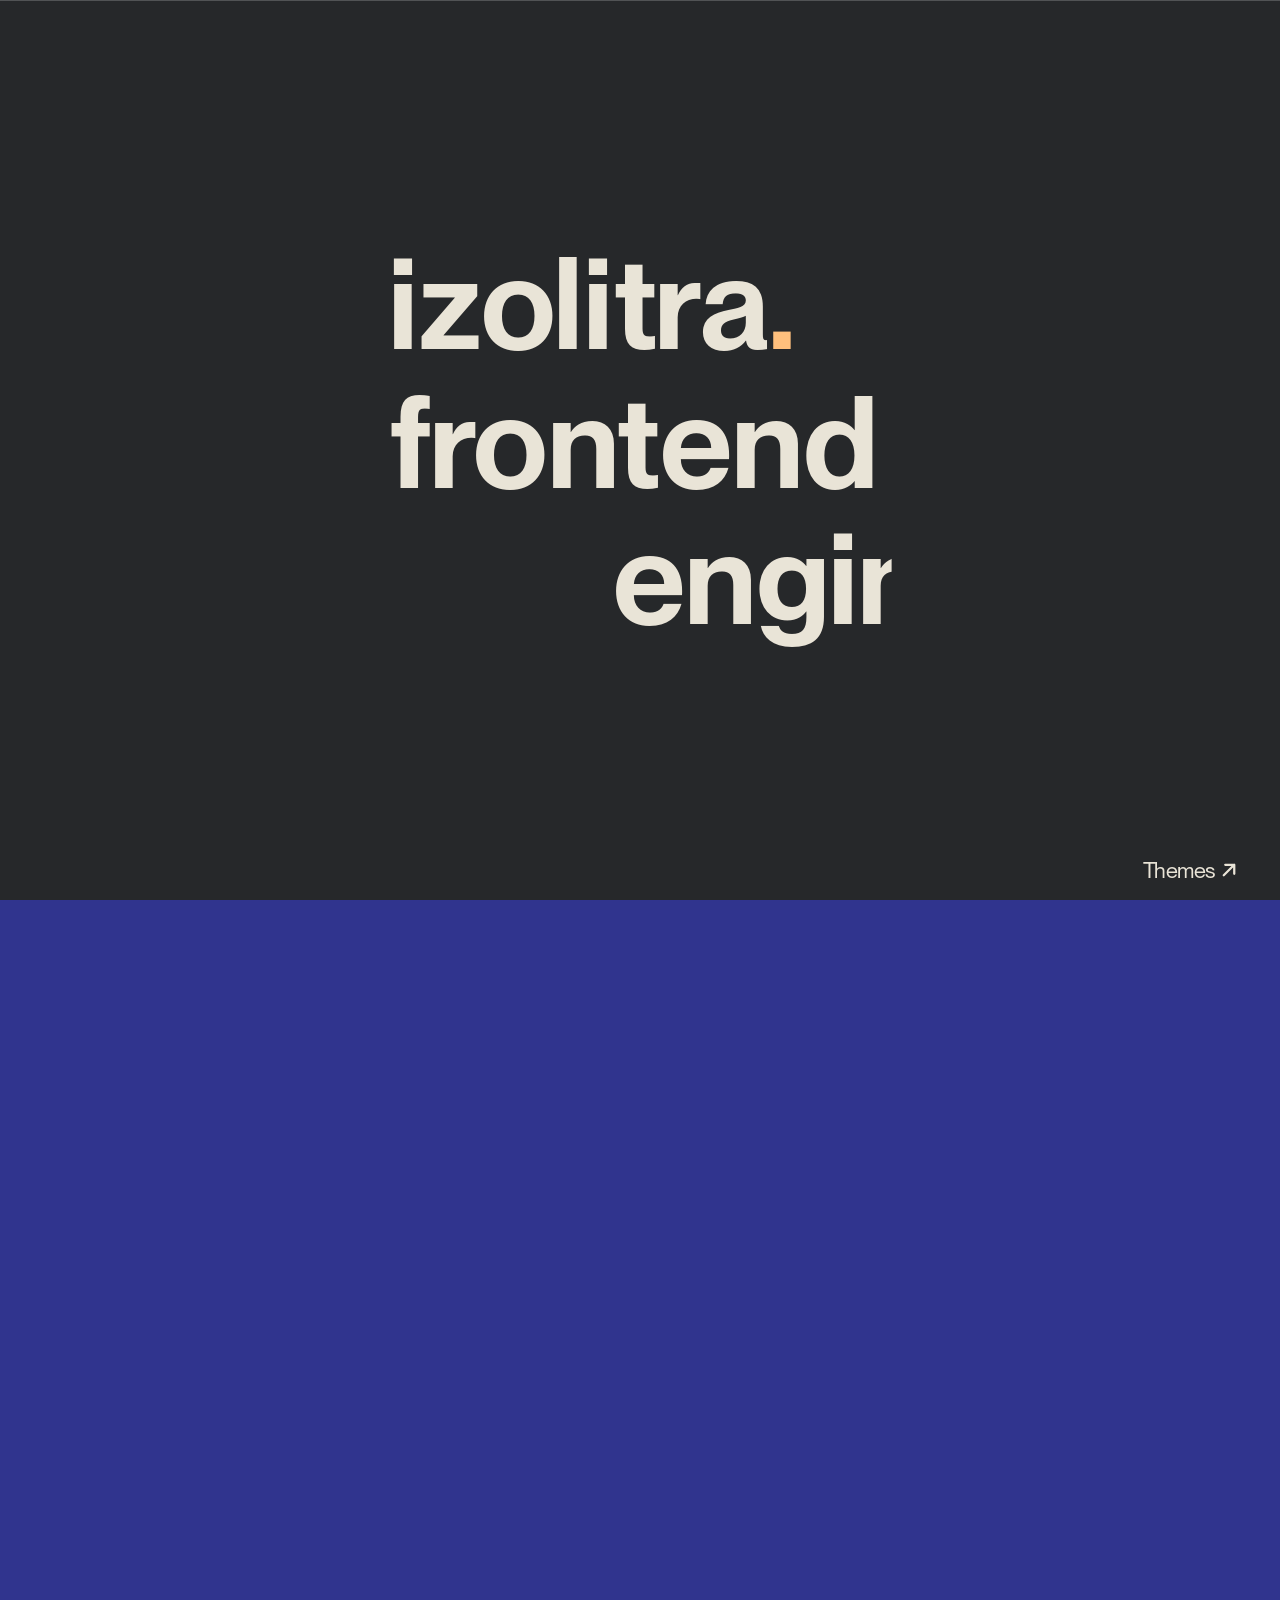
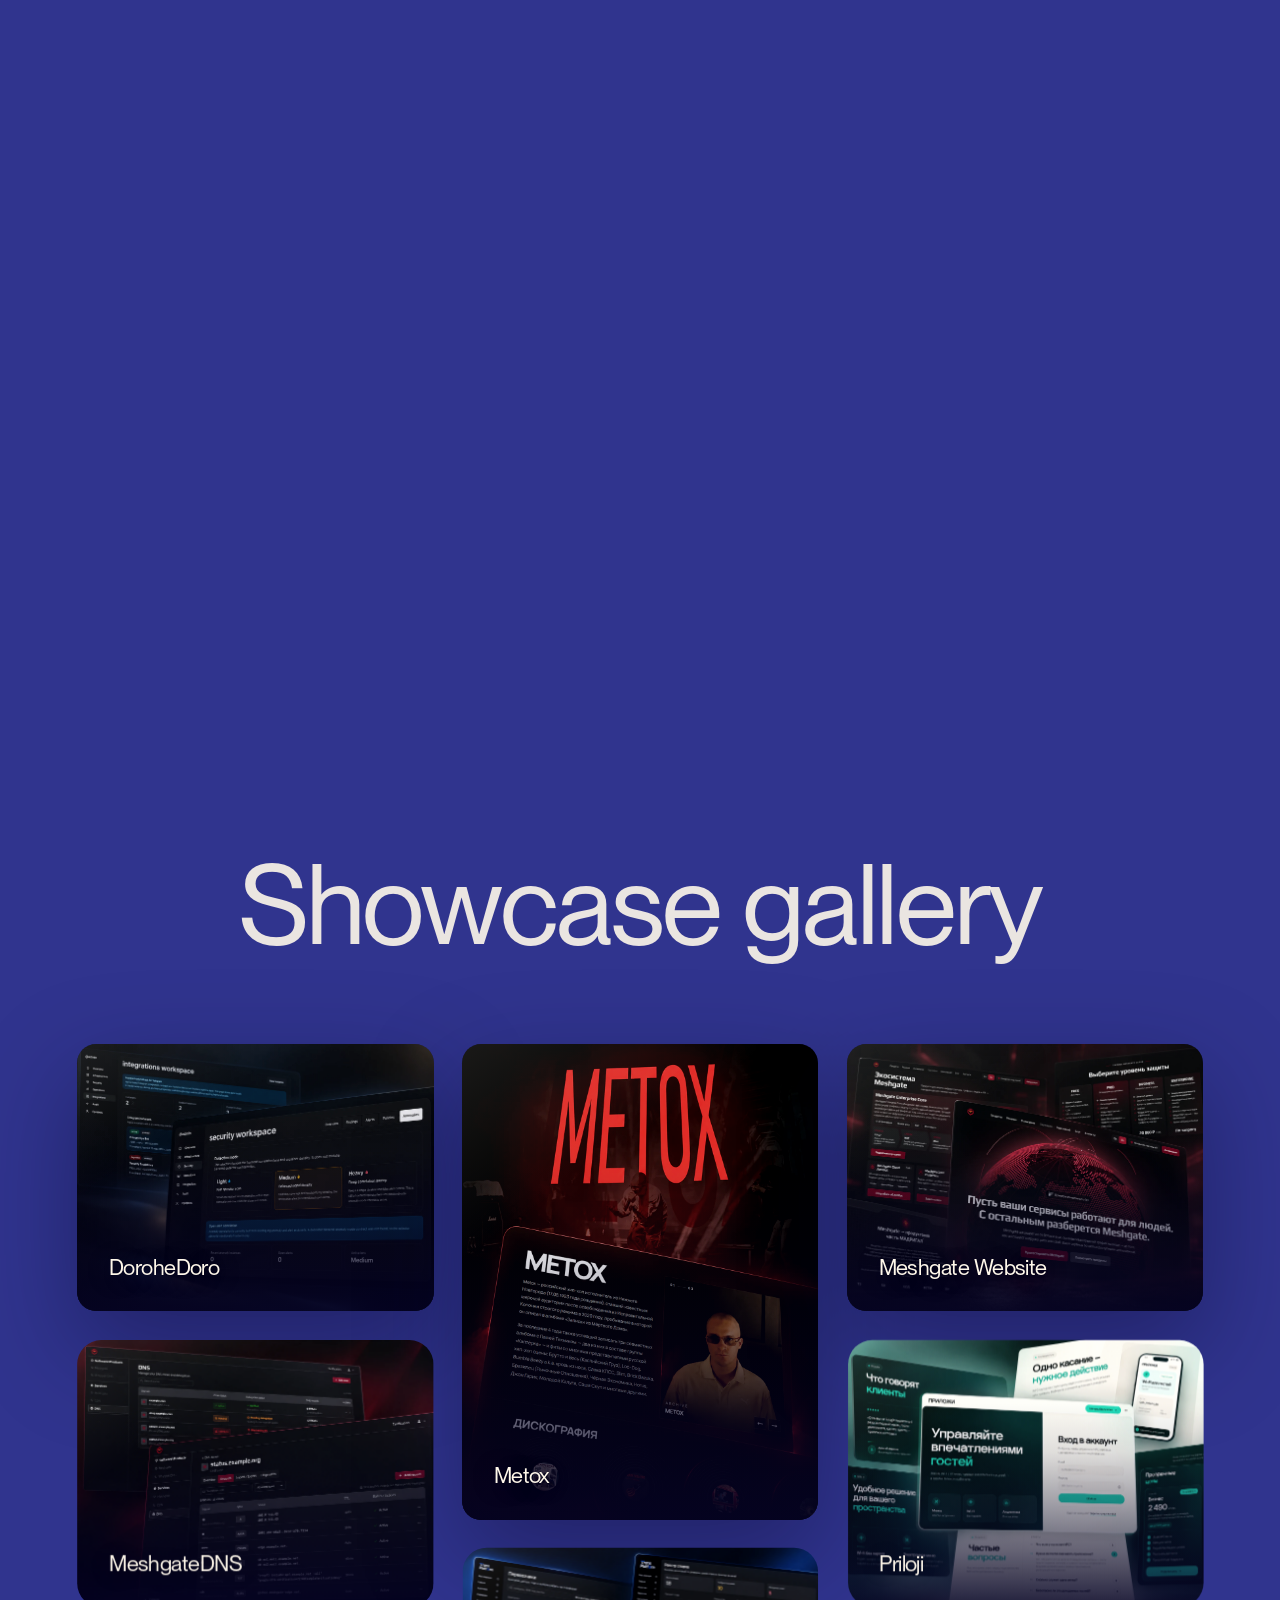
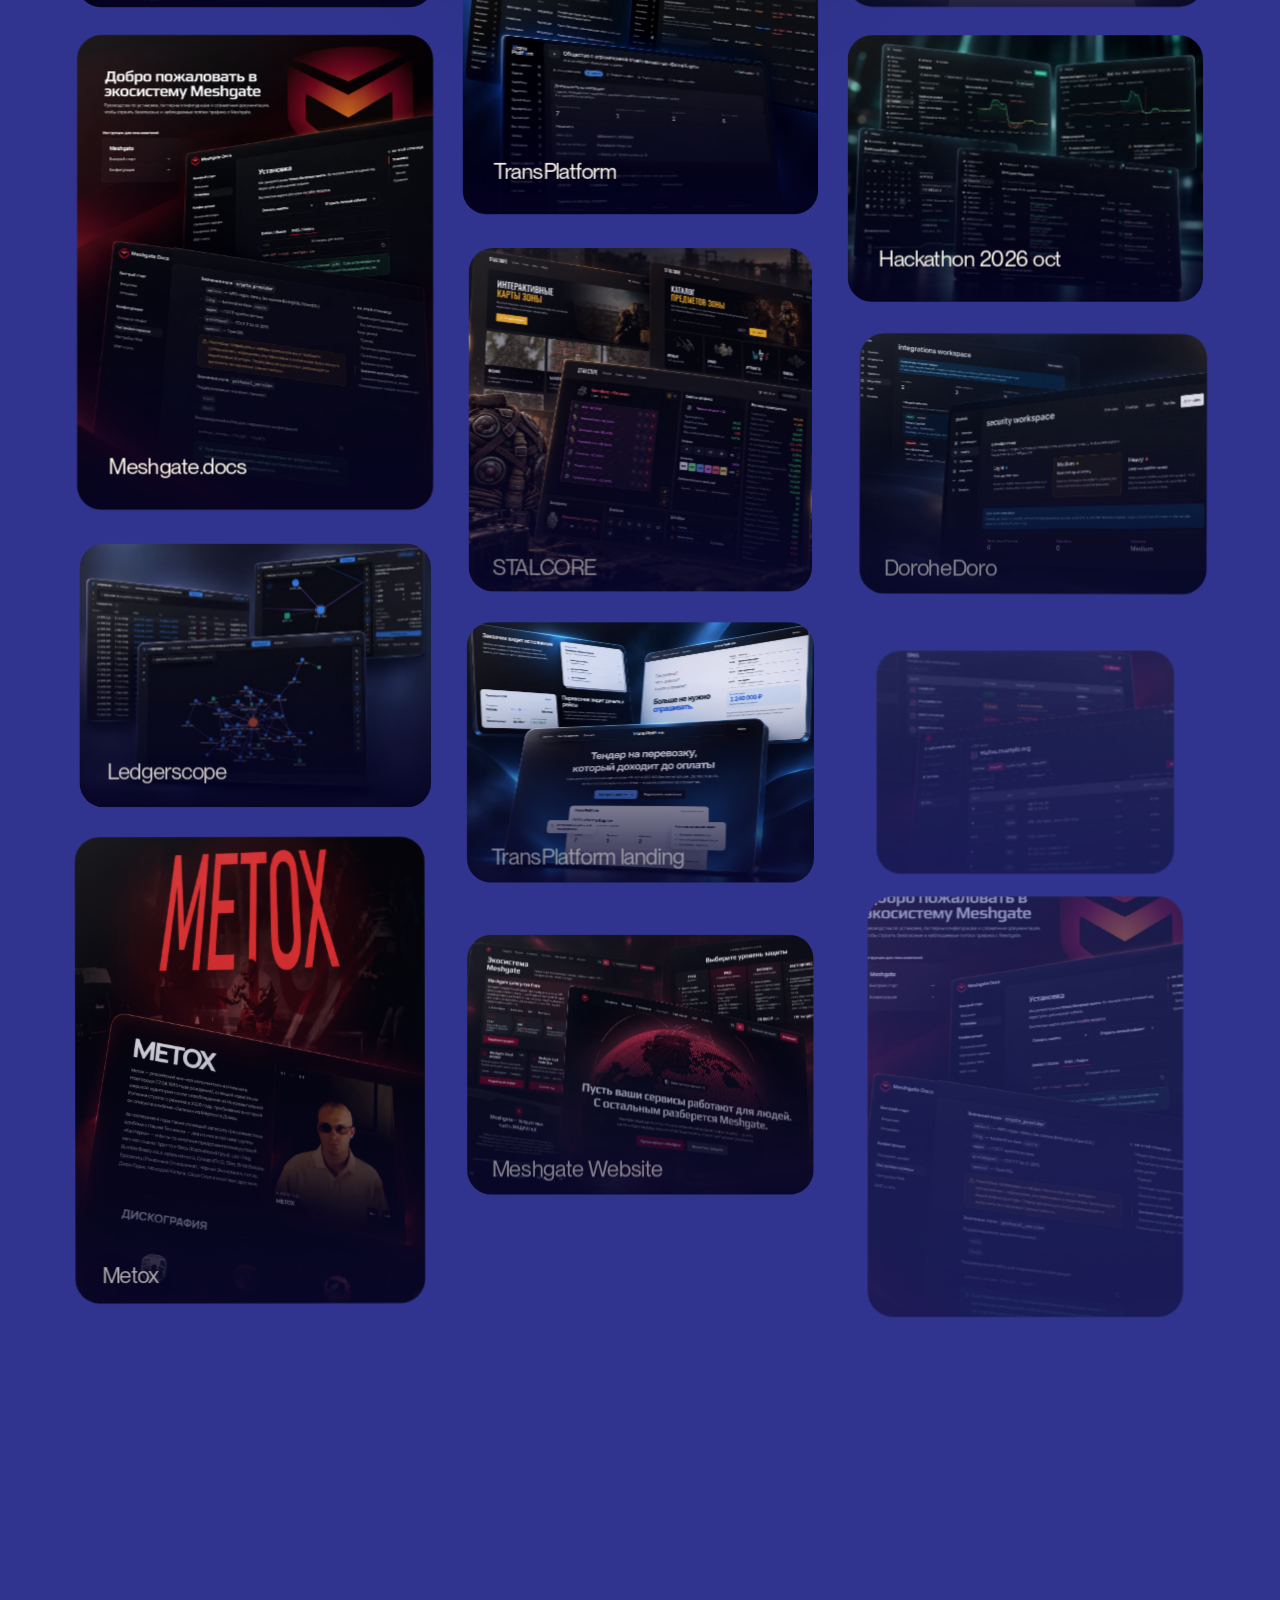
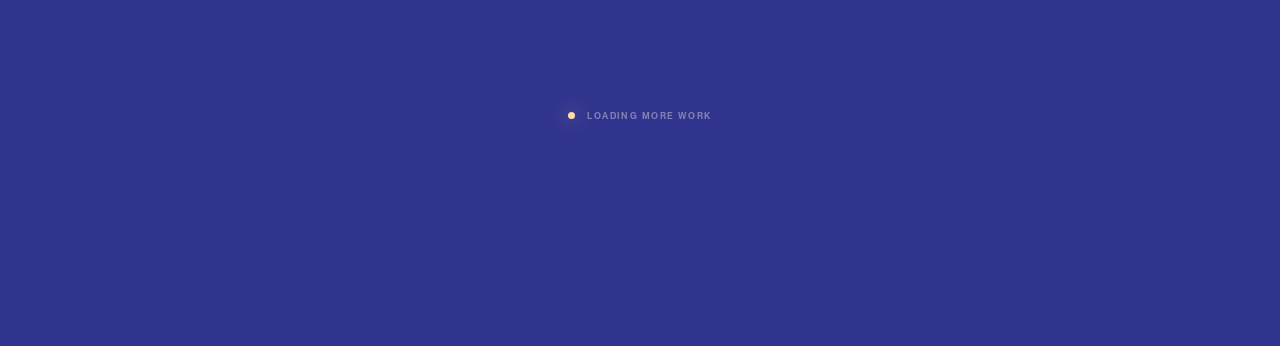
==== commit f5aa5e8a: "Update portfolio" ====
--- a/index.html
+++ b/index.html
@@ -1,4 +1,4 @@
-<!DOCTYPE html><html lang="en" data-theme="electric" class="ppneuemontreal_38986345-module__sjLx-G__variable playfair_display_5042e436-module__AAH8Pq__variable h-full bg-[var(--color-hero-background)] text-[var(--color-body-text)] antialiased [font-family:var(--font-pp-neue-montreal),Arial,sans-serif]"><head><meta charSet="utf-8"/><meta name="viewport" content="width=device-width, initial-scale=1, viewport-fit=cover"/><link rel="preload" href="/_next/static/media/35161b7740c25d33-s.p.0izitdbyxo4j2.woff2" as="font" crossorigin="" type="font/woff2"/><link rel="preload" href="/_next/static/media/70e3db2de7f94926-s.p.39pl-v7c3qrze.woff2" as="font" crossorigin="" type="font/woff2"/><link rel="preload" href="/_next/static/media/PPNeueMontreal_Regular-s.p.27e8_0-jh6uhl.otf" as="font" crossorigin="" type="font/otf"/><link rel="preload" href="/_next/static/media/PPNeueMontreal_Semibold-s.p.21-mvfyq346aq.otf" as="font" crossorigin="" type="font/otf"/><link rel="preload" as="image" href="/showcase/hack/banner.webp"/><link rel="preload" as="image" href="/showcase/Metox/banner.webp"/><link rel="preload" as="image" href="/showcase/meshgateLanding/banner.webp"/><link rel="stylesheet" href="/_next/static/chunks/2q7ybl2dwtfrb.css" data-precedence="next"/><link rel="stylesheet" href="/_next/static/chunks/1ohy17x77_qg0.css" data-precedence="next"/><link rel="preload" as="script" fetchPriority="low" href="/_next/static/chunks/0iq1i69206cyl.js"/><script src="/_next/static/chunks/27jktro2p5rq9.js" async=""></script><script src="/_next/static/chunks/082obv3v03b-9.js" async=""></script><script src="/_next/static/chunks/3peubv2924kx4.js" async=""></script><script src="/_next/static/chunks/turbopack-2lg1g6kbsfm0x.js" async=""></script><script src="/_next/static/chunks/14swyrvuf59wx.js" async=""></script><script src="/_next/static/chunks/2lkrqbzqxkae_.js" async=""></script><script src="/_next/static/chunks/14mrh2-p_w84d.js" async=""></script><script src="/_next/static/chunks/1la92-8byk7uh.js" async=""></script><meta name="next-size-adjust" content=""/><title>izolitra</title><meta name="description" content="WebGL2 liquid wave portfolio"/><meta property="og:title" content="izolitra"/><meta property="og:description" content="WebGL2 liquid wave portfolio"/><meta property="og:site_name" content="izolitra"/><meta property="og:image" content="https://izolitra.github.io/opengraph.png"/><meta property="og:image:width" content="1731"/><meta property="og:image:height" content="909"/><meta property="og:image:alt" content="izolitra — Creative developer"/><meta property="og:type" content="website"/><meta name="twitter:card" content="summary_large_image"/><meta name="twitter:title" content="izolitra"/><meta name="twitter:description" content="WebGL2 liquid wave portfolio"/><meta name="twitter:image" content="https://izolitra.github.io/opengraph.png"/><link rel="icon" href="/favicon.ico?favicon.3dc3qcfn6zd1x.ico" sizes="48x48" type="image/x-icon"/><script>
+<!DOCTYPE html><html lang="en" data-theme="electric" class="ppneuemontreal_38986345-module__sjLx-G__variable playfair_display_5042e436-module__AAH8Pq__variable h-full bg-[var(--color-hero-background)] text-[var(--color-body-text)] antialiased [font-family:var(--font-pp-neue-montreal),Arial,sans-serif]"><head><meta charSet="utf-8"/><meta name="viewport" content="width=device-width, initial-scale=1, viewport-fit=cover"/><link rel="preload" href="/_next/static/media/35161b7740c25d33-s.p.0izitdbyxo4j2.woff2" as="font" crossorigin="" type="font/woff2"/><link rel="preload" href="/_next/static/media/70e3db2de7f94926-s.p.39pl-v7c3qrze.woff2" as="font" crossorigin="" type="font/woff2"/><link rel="preload" href="/_next/static/media/PPNeueMontreal_Regular-s.p.27e8_0-jh6uhl.otf" as="font" crossorigin="" type="font/otf"/><link rel="preload" href="/_next/static/media/PPNeueMontreal_Semibold-s.p.21-mvfyq346aq.otf" as="font" crossorigin="" type="font/otf"/><link rel="preload" as="image" href="/showcase/hack/banner.webp"/><link rel="preload" as="image" href="/showcase/Metox/banner.webp"/><link rel="preload" as="image" href="/showcase/meshgateLanding/banner.webp"/><link rel="stylesheet" href="/_next/static/chunks/2q7ybl2dwtfrb.css" data-precedence="next"/><link rel="stylesheet" href="/_next/static/chunks/1ohy17x77_qg0.css" data-precedence="next"/><link rel="preload" as="script" fetchPriority="low" href="/_next/static/chunks/0iq1i69206cyl.js"/><script src="/_next/static/chunks/27jktro2p5rq9.js" async=""></script><script src="/_next/static/chunks/082obv3v03b-9.js" async=""></script><script src="/_next/static/chunks/3peubv2924kx4.js" async=""></script><script src="/_next/static/chunks/turbopack-2lg1g6kbsfm0x.js" async=""></script><script src="/_next/static/chunks/14swyrvuf59wx.js" async=""></script><script src="/_next/static/chunks/2lkrqbzqxkae_.js" async=""></script><script src="/_next/static/chunks/14mrh2-p_w84d.js" async=""></script><script src="/_next/static/chunks/2nm30l_waxhdh.js" async=""></script><meta name="next-size-adjust" content=""/><title>izolitra</title><meta name="description" content="WebGL2 liquid wave portfolio"/><meta property="og:title" content="izolitra"/><meta property="og:description" content="WebGL2 liquid wave portfolio"/><meta property="og:site_name" content="izolitra"/><meta property="og:image" content="https://izolitra.github.io/opengraph.png"/><meta property="og:image:width" content="1731"/><meta property="og:image:height" content="909"/><meta property="og:image:alt" content="izolitra — Creative developer"/><meta property="og:type" content="website"/><meta name="twitter:card" content="summary_large_image"/><meta name="twitter:title" content="izolitra"/><meta name="twitter:description" content="WebGL2 liquid wave portfolio"/><meta name="twitter:image" content="https://izolitra.github.io/opengraph.png"/><link rel="icon" href="/favicon.ico?favicon.3dc3qcfn6zd1x.ico" sizes="48x48" type="image/x-icon"/><script>
   (() => {
     const themes = ["graphite", "obsidian", "ember", "radioactive", "lagoon", "electric"];
     let theme = "electric";
@@ -73,4 +73,4 @@
         .theme-trigger:focus-visible .theme-trigger-word::after,
         .theme-trigger[aria-expanded="true"] .theme-trigger-word::after { transform: scaleX(1); }
         @media (prefers-reduced-motion: reduce) { .theme-trigger-word::after { transition: none; } }
-      </style><aside id="_R_t9ivdb_" aria-label="Выбор цветовой темы" aria-hidden="true" style="opacity:0;visibility:hidden;transform:translate3d(0, 12px, 0)" class="absolute bottom-[calc(100%+8px)] left-1/2 -ml-[88px] max-[767px]:right-0 max-[767px]:left-auto max-[767px]:ml-0 flex max-h-[calc(100dvh-96px)] w-[176px] flex-col gap-2.5 overflow-y-auto rounded-[20px] bg-[var(--color-panel-dropdown-background)] px-3 py-3 shadow-[var(--shadow-panel)] overscroll-contain will-change-[transform,opacity] pointer-events-none"><button type="button" tabindex="-1" aria-label="Включить тему Yuzu" aria-pressed="false" title="Yuzu" class="group flex w-full cursor-pointer appearance-none items-center justify-between gap-1 whitespace-nowrap bg-transparent p-0 text-left text-[21px] font-normal leading-[1.3] tracking-[-0.04em] [font-family:Arial,Helvetica,sans-serif] transition-colors duration-200 hover:text-[var(--color-foreground-90)] focus-visible:rounded-sm focus-visible:outline-2 focus-visible:outline-offset-2 focus-visible:outline-[var(--color-accent-focus)] text-[var(--color-foreground-75)]"><span class="origin-left transition-transform duration-200 ease-out motion-safe:group-hover:scale-[1.04] motion-safe:group-focus-visible:scale-[1.04] motion-reduce:transition-none">Yuzu</span><span aria-hidden="true" class="pointer-events-none relative block size-[18px] shrink-0 rounded-full border border-[var(--color-border-subtle)] transition-transform duration-200 ease-out motion-safe:group-hover:scale-[1.04] motion-safe:group-focus-visible:scale-[1.04] motion-reduce:transition-none "><span class="absolute inset-px rounded-full [clip-path:circle(50%)]" style="background:var(--theme-swatch-graphite)"></span></span></button><button type="button" tabindex="-1" aria-label="Включить тему Onyx" aria-pressed="false" title="Onyx" class="group flex w-full cursor-pointer appearance-none items-center justify-between gap-1 whitespace-nowrap bg-transparent p-0 text-left text-[21px] font-normal leading-[1.3] tracking-[-0.04em] [font-family:Arial,Helvetica,sans-serif] transition-colors duration-200 hover:text-[var(--color-foreground-90)] focus-visible:rounded-sm focus-visible:outline-2 focus-visible:outline-offset-2 focus-visible:outline-[var(--color-accent-focus)] text-[var(--color-foreground-75)]"><span class="origin-left transition-transform duration-200 ease-out motion-safe:group-hover:scale-[1.04] motion-safe:group-focus-visible:scale-[1.04] motion-reduce:transition-none">Onyx</span><span aria-hidden="true" class="pointer-events-none relative block size-[18px] shrink-0 rounded-full border border-[var(--color-border-subtle)] transition-transform duration-200 ease-out motion-safe:group-hover:scale-[1.04] motion-safe:group-focus-visible:scale-[1.04] motion-reduce:transition-none "><span class="absolute inset-px rounded-full [clip-path:circle(50%)]" style="background:var(--theme-swatch-obsidian)"></span></span></button><button type="button" tabindex="-1" aria-label="Включить тему Crimson" aria-pressed="false" title="Crimson" class="group flex w-full cursor-pointer appearance-none items-center justify-between gap-1 whitespace-nowrap bg-transparent p-0 text-left text-[21px] font-normal leading-[1.3] tracking-[-0.04em] [font-family:Arial,Helvetica,sans-serif] transition-colors duration-200 hover:text-[var(--color-foreground-90)] focus-visible:rounded-sm focus-visible:outline-2 focus-visible:outline-offset-2 focus-visible:outline-[var(--color-accent-focus)] text-[var(--color-foreground-75)]"><span class="origin-left transition-transform duration-200 ease-out motion-safe:group-hover:scale-[1.04] motion-safe:group-focus-visible:scale-[1.04] motion-reduce:transition-none">Crimson</span><span aria-hidden="true" class="pointer-events-none relative block size-[18px] shrink-0 rounded-full border border-[var(--color-border-subtle)] transition-transform duration-200 ease-out motion-safe:group-hover:scale-[1.04] motion-safe:group-focus-visible:scale-[1.04] motion-reduce:transition-none "><span class="absolute inset-px rounded-full [clip-path:circle(50%)]" style="background:var(--theme-swatch-ember)"></span></span></button><button type="button" tabindex="-1" aria-label="Включить тему Neon" aria-pressed="false" title="Neon" class="group flex w-full cursor-pointer appearance-none items-center justify-between gap-1 whitespace-nowrap bg-transparent p-0 text-left text-[21px] font-normal leading-[1.3] tracking-[-0.04em] [font-family:Arial,Helvetica,sans-serif] transition-colors duration-200 hover:text-[var(--color-foreground-90)] focus-visible:rounded-sm focus-visible:outline-2 focus-visible:outline-offset-2 focus-visible:outline-[var(--color-accent-focus)] text-[var(--color-foreground-75)]"><span class="origin-left transition-transform duration-200 ease-out motion-safe:group-hover:scale-[1.04] motion-safe:group-focus-visible:scale-[1.04] motion-reduce:transition-none">Neon</span><span aria-hidden="true" class="pointer-events-none relative block size-[18px] shrink-0 rounded-full border border-[var(--color-border-subtle)] transition-transform duration-200 ease-out motion-safe:group-hover:scale-[1.04] motion-safe:group-focus-visible:scale-[1.04] motion-reduce:transition-none "><span class="absolute inset-px rounded-full [clip-path:circle(50%)]" style="background:var(--theme-swatch-radioactive)"></span></span></button><button type="button" tabindex="-1" aria-label="Включить тему Aqua" aria-pressed="false" title="Aqua" class="group flex w-full cursor-pointer appearance-none items-center justify-between gap-1 whitespace-nowrap bg-transparent p-0 text-left text-[21px] font-normal leading-[1.3] tracking-[-0.04em] [font-family:Arial,Helvetica,sans-serif] transition-colors duration-200 hover:text-[var(--color-foreground-90)] focus-visible:rounded-sm focus-visible:outline-2 focus-visible:outline-offset-2 focus-visible:outline-[var(--color-accent-focus)] text-[var(--color-foreground-75)]"><span class="origin-left transition-transform duration-200 ease-out motion-safe:group-hover:scale-[1.04] motion-safe:group-focus-visible:scale-[1.04] motion-reduce:transition-none">Aqua</span><span aria-hidden="true" class="pointer-events-none relative block size-[18px] shrink-0 rounded-full border border-[var(--color-border-subtle)] transition-transform duration-200 ease-out motion-safe:group-hover:scale-[1.04] motion-safe:group-focus-visible:scale-[1.04] motion-reduce:transition-none "><span class="absolute inset-px rounded-full [clip-path:circle(50%)]" style="background:var(--theme-swatch-lagoon)"></span></span></button><button type="button" tabindex="-1" aria-label="Включить тему Volt" aria-pressed="true" title="Volt" class="group flex w-full cursor-pointer appearance-none items-center justify-between gap-1 whitespace-nowrap bg-transparent p-0 text-left text-[21px] font-normal leading-[1.3] tracking-[-0.04em] [font-family:Arial,Helvetica,sans-serif] transition-colors duration-200 hover:text-[var(--color-foreground-90)] focus-visible:rounded-sm focus-visible:outline-2 focus-visible:outline-offset-2 focus-visible:outline-[var(--color-accent-focus)] text-[var(--color-foreground-90)]"><span class="origin-left transition-transform duration-200 ease-out motion-safe:group-hover:scale-[1.04] motion-safe:group-focus-visible:scale-[1.04] motion-reduce:transition-none">Volt</span><span aria-hidden="true" class="pointer-events-none relative block size-[18px] shrink-0 rounded-full border border-[var(--color-border-subtle)] transition-transform duration-200 ease-out motion-safe:group-hover:scale-[1.04] motion-safe:group-focus-visible:scale-[1.04] motion-reduce:transition-none outline-2 outline-offset-2 outline-[var(--color-foreground-80)]"><span class="absolute inset-px rounded-full [clip-path:circle(50%)]" style="background:var(--theme-swatch-electric)"></span></span></button></aside><button type="button" aria-label="Выбрать цветовую тему" aria-expanded="false" aria-controls="_R_t9ivdb_" class=" theme-trigger relative inline-block cursor-pointer whitespace-nowrap p-0 text-right  [font-family:var(--font-pp-neue-montreal)] text-[clamp(21px,1.7vw,26px)] max-[767px]:text-[23px] font-normal leading-[1.12] tracking-[-0.025em] text-[var(--color-foreground-90)]  transition-colors duration-300 hover:text-[var(--color-foreground)]  focus-visible:text-[var(--color-foreground)] focus-visible:outline-2 focus-visible:outline-offset-4 focus-visible:outline-[var(--color-accent)] "><span class="theme-trigger-word relative inline-flex items-center gap-1">Themes<svg aria-hidden="true" focusable="false" class="size-[18px] shrink-0" viewBox="0 0 24 24" fill="none" stroke="currentColor" stroke-width="3" stroke-linecap="round" stroke-linejoin="round"><path d="M5 19 19 5M7 5h12v12"></path></svg></span></button></div></div></header></div><section id="showcase" class="theme-vt-showcase relative z-0 isolate w-full overflow-clip bg-[var(--color-page-background)] px-[clamp(24px,6vw,112px)] pt-[clamp(64px,8vw,128px)] pb-[120px] max-[1023px]:px-[clamp(20px,4vw,40px)] max-[1023px]:pt-[clamp(64px,9vw,92px)] max-[1023px]:pb-20 max-[640px]:px-3.5 max-[640px]:pt-14 max-[640px]:pb-16"><header class="relative z-[1] mx-auto mb-[clamp(42px,6vw,88px)] w-full max-w-[1380px] text-center max-[640px]:mb-9"><h2 class="m-0 [font-family:var(--font-pp-neue-montreal)] text-[clamp(64px,8.7vw,142px)] font-normal leading-[1.12] tracking-[-0.025em] text-[var(--color-foreground-90)] max-[640px]:text-[clamp(56px,14vw,76px)]"><span class="whitespace-nowrap">Showcase</span> <span class="inline-block whitespace-nowrap max-[640px]:block">gallery</span></h2></header><div class="relative z-[1] mx-auto flex w-full max-w-[1380px] flex-row items-start gap-[clamp(18px,2.2vw,34px)] max-[1023px]:gap-[clamp(16px,3vw,26px)] max-[640px]:flex-col max-[640px]:gap-4"><div class="flex w-0 min-w-0 flex-1 flex-col gap-[clamp(18px,2.2vw,34px)] max-[1023px]:gap-[clamp(16px,3vw,26px)] max-[640px]:w-full max-[640px]:flex-none max-[640px]:gap-4"><article class="group block w-full max-w-full cursor-pointer select-none focus-visible:outline-2 focus-visible:outline-offset-[6px] focus-visible:outline-[var(--color-accent-focus)] motion-reduce:translate-y-0! motion-reduce:rotate-0! motion-reduce:scale-100! motion-reduce:opacity-100!" data-showcase-card="true" data-showcase-index="0" data-side="left" role="button" tabindex="0" aria-label="Открыть галерею проекта «DoroheDoro»"><div class="transition-transform duration-300 ease-out group-hover:scale-[1.02] group-active:scale-[0.98] motion-reduce:transform-none motion-reduce:transition-none"><div data-showcase-media="true" class="relative isolate w-full min-w-0 overflow-hidden rounded-[clamp(14px,1.5vw,26px)] bg-[var(--color-media-background)] shadow-[var(--shadow-card)] [transform-origin:50%_100%] motion-reduce:transform-none! motion-reduce:[clip-path:none]! max-[640px]:rounded-[18px] aspect-[4/3]"><div aria-hidden="true" class="animate-pulse bg-[color-mix(in_srgb,var(--color-media-background)_82%,var(--color-foreground)_18%)] pointer-events-none absolute inset-0 z-0 rounded-[inherit] transition-opacity duration-500 opacity-100"></div><img alt="" draggable="false" loading="eager" decoding="async" data-nimg="fill" class="z-0 object-cover saturate-[0.82] contrast-[1.06] transition-[opacity,filter] duration-700 ease-[cubic-bezier(0.2,0.8,0.2,1)] group-hover:saturate-100 group-hover:contrast-[1.02] motion-reduce:transition-none opacity-0" style="position:absolute;height:100%;width:100%;left:0;top:0;right:0;bottom:0;color:transparent" src="/showcase/hack/banner.webp"/><div class="pointer-events-none absolute inset-0 z-[1] bg-[image:var(--gradient-card-highlight)]"></div><div class="pointer-events-none absolute inset-0 z-[1] bg-[image:var(--gradient-card-shade)]"></div><div data-showcase-content="true" class="pointer-events-none absolute inset-x-0 bottom-0 z-[2] p-[clamp(20px,2.5vw,40px)] max-[1023px]:p-[clamp(18px,3vw,28px)] max-[640px]:p-5 motion-reduce:transform-none! motion-reduce:opacity-100!"><h3 class="m-0 max-w-[14ch] [font-family:var(--font-pp-neue-montreal)] text-[clamp(21px,1.7vw,26px)] font-normal leading-[1.12] tracking-[-0.025em] text-[var(--color-foreground)] [text-shadow:var(--shadow-card-title)] max-[767px]:text-[23px]">DoroheDoro</h3></div></div></div></article><article class="group block w-full max-w-full cursor-pointer select-none focus-visible:outline-2 focus-visible:outline-offset-[6px] focus-visible:outline-[var(--color-accent-focus)] motion-reduce:translate-y-0! motion-reduce:rotate-0! motion-reduce:scale-100! motion-reduce:opacity-100!" data-showcase-card="true" data-showcase-index="3" data-side="left" role="button" tabindex="0" aria-label="Открыть галерею проекта «MeshgateDNS»"><div class="transition-transform duration-300 ease-out group-hover:scale-[1.02] group-active:scale-[0.98] motion-reduce:transform-none motion-reduce:transition-none"><div data-showcase-media="true" class="relative isolate w-full min-w-0 overflow-hidden rounded-[clamp(14px,1.5vw,26px)] bg-[var(--color-media-background)] shadow-[var(--shadow-card)] [transform-origin:50%_100%] motion-reduce:transform-none! motion-reduce:[clip-path:none]! max-[640px]:rounded-[18px] aspect-[4/3]"><div aria-hidden="true" class="animate-pulse bg-[color-mix(in_srgb,var(--color-media-background)_82%,var(--color-foreground)_18%)] pointer-events-none absolute inset-0 z-0 rounded-[inherit] transition-opacity duration-500 opacity-100"></div><img alt="" draggable="false" loading="lazy" decoding="async" data-nimg="fill" class="z-0 object-cover saturate-[0.82] contrast-[1.06] transition-[opacity,filter] duration-700 ease-[cubic-bezier(0.2,0.8,0.2,1)] group-hover:saturate-100 group-hover:contrast-[1.02] motion-reduce:transition-none opacity-0" style="position:absolute;height:100%;width:100%;left:0;top:0;right:0;bottom:0;color:transparent" src="/showcase/MeshgateLK/banner.webp"/><div class="pointer-events-none absolute inset-0 z-[1] bg-[image:var(--gradient-card-highlight)]"></div><div class="pointer-events-none absolute inset-0 z-[1] bg-[image:var(--gradient-card-shade)]"></div><div data-showcase-content="true" class="pointer-events-none absolute inset-x-0 bottom-0 z-[2] p-[clamp(20px,2.5vw,40px)] max-[1023px]:p-[clamp(18px,3vw,28px)] max-[640px]:p-5 motion-reduce:transform-none! motion-reduce:opacity-100!"><h3 class="m-0 max-w-[14ch] [font-family:var(--font-pp-neue-montreal)] text-[clamp(21px,1.7vw,26px)] font-normal leading-[1.12] tracking-[-0.025em] text-[var(--color-foreground)] [text-shadow:var(--shadow-card-title)] max-[767px]:text-[23px]">MeshgateDNS</h3></div></div></div></article></div><div class="flex w-0 min-w-0 flex-1 flex-col gap-[clamp(18px,2.2vw,34px)] max-[1023px]:gap-[clamp(16px,3vw,26px)] max-[640px]:w-full max-[640px]:flex-none max-[640px]:gap-4"><article class="group block w-full max-w-full cursor-pointer select-none focus-visible:outline-2 focus-visible:outline-offset-[6px] focus-visible:outline-[var(--color-accent-focus)] motion-reduce:translate-y-0! motion-reduce:rotate-0! motion-reduce:scale-100! motion-reduce:opacity-100!" data-showcase-card="true" data-showcase-index="1" data-side="right" role="button" tabindex="0" aria-label="Открыть галерею проекта «Metox»"><div class="transition-transform duration-300 ease-out group-hover:scale-[1.02] group-active:scale-[0.98] motion-reduce:transform-none motion-reduce:transition-none"><div data-showcase-media="true" class="relative isolate w-full min-w-0 overflow-hidden rounded-[clamp(14px,1.5vw,26px)] bg-[var(--color-media-background)] shadow-[var(--shadow-card)] [transform-origin:50%_100%] motion-reduce:transform-none! motion-reduce:[clip-path:none]! max-[640px]:rounded-[18px] aspect-[3/4]"><div aria-hidden="true" class="animate-pulse bg-[color-mix(in_srgb,var(--color-media-background)_82%,var(--color-foreground)_18%)] pointer-events-none absolute inset-0 z-0 rounded-[inherit] transition-opacity duration-500 opacity-100"></div><img alt="" draggable="false" loading="eager" decoding="async" data-nimg="fill" class="z-0 object-cover saturate-[0.82] contrast-[1.06] transition-[opacity,filter] duration-700 ease-[cubic-bezier(0.2,0.8,0.2,1)] group-hover:saturate-100 group-hover:contrast-[1.02] motion-reduce:transition-none opacity-0" style="position:absolute;height:100%;width:100%;left:0;top:0;right:0;bottom:0;color:transparent" src="/showcase/Metox/banner.webp"/><div class="pointer-events-none absolute inset-0 z-[1] bg-[image:var(--gradient-card-highlight)]"></div><div class="pointer-events-none absolute inset-0 z-[1] bg-[image:var(--gradient-card-shade)]"></div><div data-showcase-content="true" class="pointer-events-none absolute inset-x-0 bottom-0 z-[2] p-[clamp(20px,2.5vw,40px)] max-[1023px]:p-[clamp(18px,3vw,28px)] max-[640px]:p-5 motion-reduce:transform-none! motion-reduce:opacity-100!"><h3 class="m-0 max-w-[14ch] [font-family:var(--font-pp-neue-montreal)] text-[clamp(21px,1.7vw,26px)] font-normal leading-[1.12] tracking-[-0.025em] text-[var(--color-foreground)] [text-shadow:var(--shadow-card-title)] max-[767px]:text-[23px]">Metox</h3></div></div></div></article><article class="group block w-full max-w-full cursor-pointer select-none focus-visible:outline-2 focus-visible:outline-offset-[6px] focus-visible:outline-[var(--color-accent-focus)] motion-reduce:translate-y-0! motion-reduce:rotate-0! motion-reduce:scale-100! motion-reduce:opacity-100!" data-showcase-card="true" data-showcase-index="4" data-side="right" role="button" tabindex="0" aria-label="Открыть галерею проекта «TransPlatform»"><div class="transition-transform duration-300 ease-out group-hover:scale-[1.02] group-active:scale-[0.98] motion-reduce:transform-none motion-reduce:transition-none"><div data-showcase-media="true" class="relative isolate w-full min-w-0 overflow-hidden rounded-[clamp(14px,1.5vw,26px)] bg-[var(--color-media-background)] shadow-[var(--shadow-card)] [transform-origin:50%_100%] motion-reduce:transform-none! motion-reduce:[clip-path:none]! max-[640px]:rounded-[18px] aspect-[4/3]"><div aria-hidden="true" class="animate-pulse bg-[color-mix(in_srgb,var(--color-media-background)_82%,var(--color-foreground)_18%)] pointer-events-none absolute inset-0 z-0 rounded-[inherit] transition-opacity duration-500 opacity-100"></div><img alt="" draggable="false" loading="lazy" decoding="async" data-nimg="fill" class="z-0 object-cover saturate-[0.82] contrast-[1.06] transition-[opacity,filter] duration-700 ease-[cubic-bezier(0.2,0.8,0.2,1)] group-hover:saturate-100 group-hover:contrast-[1.02] motion-reduce:transition-none opacity-0" style="position:absolute;height:100%;width:100%;left:0;top:0;right:0;bottom:0;color:transparent" src="/showcase/TransPlatform/banner.webp"/><div class="pointer-events-none absolute inset-0 z-[1] bg-[image:var(--gradient-card-highlight)]"></div><div class="pointer-events-none absolute inset-0 z-[1] bg-[image:var(--gradient-card-shade)]"></div><div data-showcase-content="true" class="pointer-events-none absolute inset-x-0 bottom-0 z-[2] p-[clamp(20px,2.5vw,40px)] max-[1023px]:p-[clamp(18px,3vw,28px)] max-[640px]:p-5 motion-reduce:transform-none! motion-reduce:opacity-100!"><h3 class="m-0 max-w-[14ch] [font-family:var(--font-pp-neue-montreal)] text-[clamp(21px,1.7vw,26px)] font-normal leading-[1.12] tracking-[-0.025em] text-[var(--color-foreground)] [text-shadow:var(--shadow-card-title)] max-[767px]:text-[23px]">TransPlatform</h3></div></div></div></article></div><div class="flex w-0 min-w-0 flex-1 flex-col gap-[clamp(18px,2.2vw,34px)] max-[1023px]:gap-[clamp(16px,3vw,26px)] max-[640px]:w-full max-[640px]:flex-none max-[640px]:gap-4"><article class="group block w-full max-w-full cursor-pointer select-none focus-visible:outline-2 focus-visible:outline-offset-[6px] focus-visible:outline-[var(--color-accent-focus)] motion-reduce:translate-y-0! motion-reduce:rotate-0! motion-reduce:scale-100! motion-reduce:opacity-100!" data-showcase-card="true" data-showcase-index="2" data-side="right" role="button" tabindex="0" aria-label="Открыть галерею проекта «Meshgate Website»"><div class="transition-transform duration-300 ease-out group-hover:scale-[1.02] group-active:scale-[0.98] motion-reduce:transform-none motion-reduce:transition-none"><div data-showcase-media="true" class="relative isolate w-full min-w-0 overflow-hidden rounded-[clamp(14px,1.5vw,26px)] bg-[var(--color-media-background)] shadow-[var(--shadow-card)] [transform-origin:50%_100%] motion-reduce:transform-none! motion-reduce:[clip-path:none]! max-[640px]:rounded-[18px] aspect-[4/3]"><div aria-hidden="true" class="animate-pulse bg-[color-mix(in_srgb,var(--color-media-background)_82%,var(--color-foreground)_18%)] pointer-events-none absolute inset-0 z-0 rounded-[inherit] transition-opacity duration-500 opacity-100"></div><img alt="" draggable="false" loading="eager" decoding="async" data-nimg="fill" class="z-0 object-cover saturate-[0.82] contrast-[1.06] transition-[opacity,filter] duration-700 ease-[cubic-bezier(0.2,0.8,0.2,1)] group-hover:saturate-100 group-hover:contrast-[1.02] motion-reduce:transition-none opacity-0" style="position:absolute;height:100%;width:100%;left:0;top:0;right:0;bottom:0;color:transparent" src="/showcase/meshgateLanding/banner.webp"/><div class="pointer-events-none absolute inset-0 z-[1] bg-[image:var(--gradient-card-highlight)]"></div><div class="pointer-events-none absolute inset-0 z-[1] bg-[image:var(--gradient-card-shade)]"></div><div data-showcase-content="true" class="pointer-events-none absolute inset-x-0 bottom-0 z-[2] p-[clamp(20px,2.5vw,40px)] max-[1023px]:p-[clamp(18px,3vw,28px)] max-[640px]:p-5 motion-reduce:transform-none! motion-reduce:opacity-100!"><h3 class="m-0 max-w-[14ch] [font-family:var(--font-pp-neue-montreal)] text-[clamp(21px,1.7vw,26px)] font-normal leading-[1.12] tracking-[-0.025em] text-[var(--color-foreground)] [text-shadow:var(--shadow-card-title)] max-[767px]:text-[23px]">Meshgate Website</h3></div></div></div></article><article class="group block w-full max-w-full cursor-pointer select-none focus-visible:outline-2 focus-visible:outline-offset-[6px] focus-visible:outline-[var(--color-accent-focus)] motion-reduce:translate-y-0! motion-reduce:rotate-0! motion-reduce:scale-100! motion-reduce:opacity-100!" data-showcase-card="true" data-showcase-index="5" data-side="right" role="button" tabindex="0" aria-label="Открыть галерею проекта «Priloji»"><div class="transition-transform duration-300 ease-out group-hover:scale-[1.02] group-active:scale-[0.98] motion-reduce:transform-none motion-reduce:transition-none"><div data-showcase-media="true" class="relative isolate w-full min-w-0 overflow-hidden rounded-[clamp(14px,1.5vw,26px)] bg-[var(--color-media-background)] shadow-[var(--shadow-card)] [transform-origin:50%_100%] motion-reduce:transform-none! motion-reduce:[clip-path:none]! max-[640px]:rounded-[18px] aspect-[4/3]"><div aria-hidden="true" class="animate-pulse bg-[color-mix(in_srgb,var(--color-media-background)_82%,var(--color-foreground)_18%)] pointer-events-none absolute inset-0 z-0 rounded-[inherit] transition-opacity duration-500 opacity-100"></div><img alt="" draggable="false" loading="lazy" decoding="async" data-nimg="fill" class="z-0 object-cover saturate-[0.82] contrast-[1.06] transition-[opacity,filter] duration-700 ease-[cubic-bezier(0.2,0.8,0.2,1)] group-hover:saturate-100 group-hover:contrast-[1.02] motion-reduce:transition-none opacity-0" style="position:absolute;height:100%;width:100%;left:0;top:0;right:0;bottom:0;color:transparent" src="/showcase/Приложи/banner.webp"/><div class="pointer-events-none absolute inset-0 z-[1] bg-[image:var(--gradient-card-highlight)]"></div><div class="pointer-events-none absolute inset-0 z-[1] bg-[image:var(--gradient-card-shade)]"></div><div data-showcase-content="true" class="pointer-events-none absolute inset-x-0 bottom-0 z-[2] p-[clamp(20px,2.5vw,40px)] max-[1023px]:p-[clamp(18px,3vw,28px)] max-[640px]:p-5 motion-reduce:transform-none! motion-reduce:opacity-100!"><h3 class="m-0 max-w-[14ch] [font-family:var(--font-pp-neue-montreal)] text-[clamp(21px,1.7vw,26px)] font-normal leading-[1.12] tracking-[-0.025em] text-[var(--color-foreground)] [text-shadow:var(--shadow-card-title)] max-[767px]:text-[23px]">Priloji</h3></div></div></div></article></div></div><div class="relative z-[1] flex min-h-[220px] items-center justify-center gap-3 text-[9px] font-extrabold tracking-[0.16em] text-[var(--color-foreground-40)] uppercase max-[1023px]:text-xs max-[640px]:min-h-36 max-[640px]:text-sm" aria-live="polite"><span class="size-[7px] animate-pulse rounded-full bg-[var(--color-accent-focus)] shadow-[var(--shadow-loading-dot)]"></span>Loading more work</div></section></div></div></main><!--$--><!--/$--><script src="/_next/static/chunks/0iq1i69206cyl.js" id="_R_" async=""></script><script>(self.__next_f=self.__next_f||[]).push([0])</script><script>self.__next_f.push([1,"1:\"$Sreact.fragment\"\n2:I[65257,[\"/_next/static/chunks/14swyrvuf59wx.js\",\"/_next/static/chunks/2lkrqbzqxkae_.js\",\"/_next/static/chunks/14mrh2-p_w84d.js\"],\"ThemeFavicon\"]\n4:\"$Sreact.suspense\"\n5:I[96812,[\"/_next/static/chunks/14swyrvuf59wx.js\",\"/_next/static/chunks/2lkrqbzqxkae_.js\",\"/_next/static/chunks/14mrh2-p_w84d.js\"],\"YandexMetrikaPageViews\"]\n6:I[7482,[\"/_next/static/chunks/14swyrvuf59wx.js\",\"/_next/static/chunks/2lkrqbzqxkae_.js\",\"/_next/static/chunks/14mrh2-p_w84d.js\"],\"SmoothScroll\"]\n7:I[39756,[\"/_next/static/chunks/14swyrvuf59wx.js\",\"/_next/static/chunks/2lkrqbzqxkae_.js\",\"/_next/static/chunks/14mrh2-p_w84d.js\"],\"default\"]\n8:I[37457,[\"/_next/static/chunks/14swyrvuf59wx.js\",\"/_next/static/chunks/2lkrqbzqxkae_.js\",\"/_next/static/chunks/14mrh2-p_w84d.js\"],\"default\"]\n9:I[77107,[\"/_next/static/chunks/14swyrvuf59wx.js\",\"/_next/static/chunks/2lkrqbzqxkae_.js\",\"/_next/static/chunks/14mrh2-p_w84d.js\"],\"FloatingSiteCornerPanel\"]\na:I[69174,[\"/_next/static/chunks/14swyrvuf59wx.js\",\"/_next/static/chunks/2lkrqbzqxkae_.js\",\"/_next/static/chunks/14mrh2-p_w84d.js\",\"/_next/static/chunks/1la92-8byk7uh.js\"],\"PortfolioRoute\"]\ne:I[68027,[\"/_next/static/chunks/14swyrvuf59wx.js\",\"/_next/static/chunks/2lkrqbzqxkae_.js\",\"/_next/static/chunks/14mrh2-p_w84d.js\"],\"default\",1]\n:HL[\"/_next/static/chunks/2q7ybl2dwtfrb.css\",\"style\"]\n:HL[\"/_next/static/chunks/1ohy17x77_qg0.css\",\"style\"]\n:HL[\"/_next/static/media/35161b7740c25d33-s.p.0izitdbyxo4j2.woff2\",\"font\",{\"crossOrigin\":\"\",\"type\":\"font/woff2\"}]\n:HL[\"/_next/static/media/70e3db2de7f94926-s.p.39pl-v7c3qrze.woff2\",\"font\",{\"crossOrigin\":\"\",\"type\":\"font/woff2\"}]\n:HL[\"/_next/static/media/PPNeueMontreal_Regular-s.p.27e8_0-jh6uhl.otf\",\"font\",{\"crossOrigin\":\"\",\"type\":\"font/otf\"}]\n:HL[\"/_next/static/media/PPNeueMontreal_Semibold-s.p.21-mvfyq346aq.otf\",\"font\",{\"crossOrigin\":\"\",\"type\":\"font/otf\"}]\n3:[\"$\",\"div\",null,{\"children\":[\"$\",\"img\",null,{\"src\":\"https://mc.yandex.ru/watch/113701196\",\"style\":{\"position\":\"absolute\",\"left\":\"-9999px\"},\"alt\":\"\"}]}]\n"])</script><script>self.__next_f.push([1,"0:{\"P\":null,\"c\":[\"\",\"\"],\"q\":\"\",\"i\":false,\"f\":[[[\"\",{\"children\":[\"(portfolio)\",{\"children\":[\"__PAGE__\",{}]}]},\"$undefined\",\"$undefined\",16],[[\"$\",\"$1\",\"c\",{\"children\":[[[\"$\",\"link\",\"0\",{\"rel\":\"stylesheet\",\"href\":\"/_next/static/chunks/2q7ybl2dwtfrb.css\",\"precedence\":\"next\",\"crossOrigin\":\"$undefined\",\"nonce\":\"$undefined\"}],[\"$\",\"script\",\"script-0\",{\"src\":\"/_next/static/chunks/14swyrvuf59wx.js\",\"async\":true,\"nonce\":\"$undefined\"}],[\"$\",\"script\",\"script-1\",{\"src\":\"/_next/static/chunks/2lkrqbzqxkae_.js\",\"async\":true,\"nonce\":\"$undefined\"}],[\"$\",\"script\",\"script-2\",{\"src\":\"/_next/static/chunks/14mrh2-p_w84d.js\",\"async\":true,\"nonce\":\"$undefined\"}]],[\"$\",\"html\",null,{\"lang\":\"en\",\"data-theme\":\"electric\",\"suppressHydrationWarning\":true,\"className\":\"ppneuemontreal_38986345-module__sjLx-G__variable playfair_display_5042e436-module__AAH8Pq__variable h-full bg-[var(--color-hero-background)] text-[var(--color-body-text)] antialiased [font-family:var(--font-pp-neue-montreal),Arial,sans-serif]\",\"children\":[[\"$\",\"head\",null,{\"children\":[[\"$\",\"script\",null,{\"dangerouslySetInnerHTML\":{\"__html\":\"\\n  (() =\u003e {\\n    const themes = [\\\"graphite\\\", \\\"obsidian\\\", \\\"ember\\\", \\\"radioactive\\\", \\\"lagoon\\\", \\\"electric\\\"];\\n    let theme = \\\"electric\\\";\\n\\n    try {\\n      const storedTheme = window.localStorage.getItem(\\\"portfolio-theme\\\");\\n      if (storedTheme \u0026\u0026 themes.includes(storedTheme)) theme = storedTheme;\\n    } catch {}\\n\\n    document.documentElement.dataset.theme = theme;\\n  })();\\n\"}}],[\"$\",\"script\",null,{\"id\":\"yandex-metrika\",\"dangerouslySetInnerHTML\":{\"__html\":\"\\n  (function(m,e,t,r,i,k,a){\\n    m[i]=m[i]||function(){(m[i].a=m[i].a||[]).push(arguments)};\\n    m[i].l=1*new Date();\\n    for (var j = 0; j \u003c document.scripts.length; j++) {\\n      if (document.scripts[j].src === r) return;\\n    }\\n    k=e.createElement(t),a=e.getElementsByTagName(t)[0],k.async=1,k.src=r,a.parentNode.insertBefore(k,a)\\n  })(window, document, 'script', 'https://mc.yandex.ru/metrika/tag.js?id=113701196', 'ym');\\n\\n  ym(113701196, 'init', {\\n    ssr: true,\\n    webvisor: true,\\n    clickmap: true,\\n    accurateTrackBounce: true,\\n    trackLinks: true\\n  });\\n\"}}]]}],[\"$\",\"body\",null,{\"className\":\"m-0 min-h-full overflow-x-hidden bg-[var(--color-page-background)]\",\"children\":[[\"$\",\"$L2\",null,{}],[\"$\",\"noscript\",null,{\"children\":\"$3\"}],[\"$\",\"$4\",null,{\"fallback\":null,\"children\":[\"$\",\"$L5\",null,{\"counterId\":113701196}]}],[\"$\",\"$L6\",null,{}],[\"$\",\"$L7\",null,{\"parallelRouterKey\":\"children\",\"error\":\"$undefined\",\"errorStyles\":\"$undefined\",\"errorScripts\":\"$undefined\",\"template\":[\"$\",\"$L8\",null,{}],\"templateStyles\":\"$undefined\",\"templateScripts\":\"$undefined\",\"notFound\":[[[\"$\",\"title\",null,{\"children\":\"404: This page could not be found.\"}],[\"$\",\"div\",null,{\"style\":{\"fontFamily\":\"system-ui,\\\"Segoe UI\\\",Roboto,Helvetica,Arial,sans-serif,\\\"Apple Color Emoji\\\",\\\"Segoe UI Emoji\\\"\",\"height\":\"100vh\",\"textAlign\":\"center\",\"display\":\"flex\",\"flexDirection\":\"column\",\"alignItems\":\"center\",\"justifyContent\":\"center\"},\"children\":[\"$\",\"div\",null,{\"children\":[[\"$\",\"style\",null,{\"dangerouslySetInnerHTML\":{\"__html\":\"body{color:#000;background:#fff;margin:0}.next-error-h1{border-right:1px solid rgba(0,0,0,.3)}@media (prefers-color-scheme:dark){body{color:#fff;background:#000}.next-error-h1{border-right:1px solid rgba(255,255,255,.3)}}\"}}],[\"$\",\"h1\",null,{\"className\":\"next-error-h1\",\"style\":{\"display\":\"inline-block\",\"margin\":\"0 20px 0 0\",\"padding\":\"0 23px 0 0\",\"fontSize\":24,\"fontWeight\":500,\"verticalAlign\":\"top\",\"lineHeight\":\"49px\"},\"children\":404}],[\"$\",\"div\",null,{\"style\":{\"display\":\"inline-block\"},\"children\":[\"$\",\"h2\",null,{\"style\":{\"fontSize\":14,\"fontWeight\":400,\"lineHeight\":\"49px\",\"margin\":0},\"children\":\"This page could not be found.\"}]}]]}]}]],[]],\"forbidden\":\"$undefined\",\"unauthorized\":\"$undefined\"}],[\"$\",\"$L9\",null,{}],false]}]]}]]}],{\"children\":[[\"$\",\"$1\",\"c\",{\"children\":[[[\"$\",\"link\",\"0\",{\"rel\":\"stylesheet\",\"href\":\"/_next/static/chunks/1ohy17x77_qg0.css\",\"precedence\":\"next\",\"crossOrigin\":\"$undefined\",\"nonce\":\"$undefined\"}],[\"$\",\"script\",\"script-0\",{\"src\":\"/_next/static/chunks/1la92-8byk7uh.js\",\"async\":true,\"nonce\":\"$undefined\"}]],[[\"$\",\"$La\",null,{}],[\"$\",\"$L7\",null,{\"parallelRouterKey\":\"children\",\"error\":\"$undefined\",\"errorStyles\":\"$undefined\",\"errorScripts\":\"$undefined\",\"template\":[\"$\",\"$L8\",null,{}],\"templateStyles\":\"$undefined\",\"templateScripts\":\"$undefined\",\"notFound\":[[[\"$\",\"title\",null,{\"children\":\"404: This page could not be found.\"}],[\"$\",\"div\",null,{\"style\":\"$0:f:0:1:0:props:children:1:props:children:1:props:children:4:props:notFound:0:1:props:style\",\"children\":\"$Lb\"}]],[]],\"forbidden\":\"$undefined\",\"unauthorized\":\"$undefined\"}]]]}],{\"children\":[\"$Lc\",{},null,false,null]},null,false,null]},null,false,null],\"$Ld\",false]],\"m\":\"$undefined\",\"G\":[\"$e\",[\"$Lf\"]],\"S\":true,\"h\":null,\"s\":\"$undefined\",\"l\":\"$undefined\",\"p\":\"$undefined\",\"d\":\"$undefined\",\"b\":\"6FUQWBN6WvmjQEJfddl79\"}\n"])</script><script>self.__next_f.push([1,"10:I[97367,[\"/_next/static/chunks/14swyrvuf59wx.js\",\"/_next/static/chunks/2lkrqbzqxkae_.js\",\"/_next/static/chunks/14mrh2-p_w84d.js\"],\"OutletBoundary\"]\n12:I[97367,[\"/_next/static/chunks/14swyrvuf59wx.js\",\"/_next/static/chunks/2lkrqbzqxkae_.js\",\"/_next/static/chunks/14mrh2-p_w84d.js\"],\"ViewportBoundary\"]\n14:I[97367,[\"/_next/static/chunks/14swyrvuf59wx.js\",\"/_next/static/chunks/2lkrqbzqxkae_.js\",\"/_next/static/chunks/14mrh2-p_w84d.js\"],\"MetadataBoundary\"]\nb:[\"$\",\"div\",null,{\"children\":[[\"$\",\"style\",null,{\"dangerouslySetInnerHTML\":{\"__html\":\"body{color:#000;background:#fff;margin:0}.next-error-h1{border-right:1px solid rgba(0,0,0,.3)}@media (prefers-color-scheme:dark){body{color:#fff;background:#000}.next-error-h1{border-right:1px solid rgba(255,255,255,.3)}}\"}}],[\"$\",\"h1\",null,{\"className\":\"next-error-h1\",\"style\":\"$0:f:0:1:0:props:children:1:props:children:1:props:children:4:props:notFound:0:1:props:children:props:children:1:props:style\",\"children\":404}],[\"$\",\"div\",null,{\"style\":\"$0:f:0:1:0:props:children:1:props:children:1:props:children:4:props:notFound:0:1:props:children:props:children:2:props:style\",\"children\":[\"$\",\"h2\",null,{\"style\":\"$0:f:0:1:0:props:children:1:props:children:1:props:children:4:props:notFound:0:1:props:children:props:children:2:props:children:props:style\",\"children\":\"This page could not be found.\"}]}]]}]\nc:[\"$\",\"$1\",\"c\",{\"children\":[null,null,[\"$\",\"$L10\",null,{\"children\":[\"$\",\"$4\",null,{\"name\":\"Next.MetadataOutlet\",\"children\":\"$@11\"}]}]]}]\nd:[\"$\",\"$1\",\"h\",{\"children\":[null,[\"$\",\"$L12\",null,{\"children\":\"$L13\"}],[\"$\",\"div\",null,{\"hidden\":true,\"children\":[\"$\",\"$L14\",null,{\"children\":[\"$\",\"$4\",null,{\"name\":\"Next.Metadata\",\"children\":\"$L15\"}]}]}],[\"$\",\"meta\",null,{\"name\":\"next-size-adjust\",\"content\":\"\"}]]}]\nf:[\"$\",\"link\",\"0\",{\"rel\":\"stylesheet\",\"href\":\"/_next/static/chunks/2q7ybl2dwtfrb.css\",\"precedence\":\"next\",\"crossOrigin\":\"$undefined\",\"nonce\":\"$undefined\"}]\n"])</script><script>self.__next_f.push([1,"13:[[\"$\",\"meta\",\"0\",{\"charSet\":\"utf-8\"}],[\"$\",\"meta\",\"1\",{\"name\":\"viewport\",\"content\":\"width=device-width, initial-scale=1, viewport-fit=cover\"}]]\n"])</script><script>self.__next_f.push([1,"16:I[27201,[\"/_next/static/chunks/14swyrvuf59wx.js\",\"/_next/static/chunks/2lkrqbzqxkae_.js\",\"/_next/static/chunks/14mrh2-p_w84d.js\"],\"IconMark\"]\n11:null\n15:[[\"$\",\"title\",\"0\",{\"children\":\"izolitra\"}],[\"$\",\"meta\",\"1\",{\"name\":\"description\",\"content\":\"WebGL2 liquid wave portfolio\"}],[\"$\",\"meta\",\"2\",{\"property\":\"og:title\",\"content\":\"izolitra\"}],[\"$\",\"meta\",\"3\",{\"property\":\"og:description\",\"content\":\"WebGL2 liquid wave portfolio\"}],[\"$\",\"meta\",\"4\",{\"property\":\"og:site_name\",\"content\":\"izolitra\"}],[\"$\",\"meta\",\"5\",{\"property\":\"og:image\",\"content\":\"https://izolitra.github.io/opengraph.png\"}],[\"$\",\"meta\",\"6\",{\"property\":\"og:image:width\",\"content\":\"1731\"}],[\"$\",\"meta\",\"7\",{\"property\":\"og:image:height\",\"content\":\"909\"}],[\"$\",\"meta\",\"8\",{\"property\":\"og:image:alt\",\"content\":\"izolitra — Creative developer\"}],[\"$\",\"meta\",\"9\",{\"property\":\"og:type\",\"content\":\"website\"}],[\"$\",\"meta\",\"10\",{\"name\":\"twitter:card\",\"content\":\"summary_large_image\"}],[\"$\",\"meta\",\"11\",{\"name\":\"twitter:title\",\"content\":\"izolitra\"}],[\"$\",\"meta\",\"12\",{\"name\":\"twitter:description\",\"content\":\"WebGL2 liquid wave portfolio\"}],[\"$\",\"meta\",\"13\",{\"name\":\"twitter:image\",\"content\":\"https://izolitra.github.io/opengraph.png\"}],[\"$\",\"link\",\"14\",{\"rel\":\"icon\",\"href\":\"/favicon.ico?favicon.3dc3qcfn6zd1x.ico\",\"sizes\":\"48x48\",\"type\":\"image/x-icon\"}],[\"$\",\"$L16\",\"15\",{}]]\n"])</script></body></html>+      </style><aside id="_R_t9ivdb_" aria-label="Выбор цветовой темы" aria-hidden="true" style="opacity:0;visibility:hidden;transform:translate3d(0, 12px, 0)" class="absolute bottom-[calc(100%+8px)] left-1/2 -ml-[88px] max-[767px]:right-0 max-[767px]:left-auto max-[767px]:ml-0 flex max-h-[calc(100dvh-96px)] w-[176px] flex-col gap-2.5 overflow-y-auto rounded-[20px] bg-[var(--color-panel-dropdown-background)] px-3 py-3 shadow-[var(--shadow-panel)] overscroll-contain will-change-[transform,opacity] pointer-events-none"><button type="button" tabindex="-1" aria-label="Включить тему Yuzu" aria-pressed="false" title="Yuzu" class="group flex w-full cursor-pointer appearance-none items-center justify-between gap-1 whitespace-nowrap bg-transparent p-0 text-left text-[21px] font-normal leading-[1.3] tracking-[-0.04em] [font-family:Arial,Helvetica,sans-serif] transition-colors duration-200 hover:text-[var(--color-foreground-90)] focus-visible:rounded-sm focus-visible:outline-2 focus-visible:outline-offset-2 focus-visible:outline-[var(--color-accent-focus)] text-[var(--color-foreground-75)]"><span class="origin-left transition-transform duration-200 ease-out motion-safe:group-hover:scale-[1.04] motion-safe:group-focus-visible:scale-[1.04] motion-reduce:transition-none">Yuzu</span><span aria-hidden="true" class="pointer-events-none relative block size-[18px] shrink-0 rounded-full border border-[var(--color-border-subtle)] transition-transform duration-200 ease-out motion-safe:group-hover:scale-[1.04] motion-safe:group-focus-visible:scale-[1.04] motion-reduce:transition-none "><span class="absolute inset-px rounded-full [clip-path:circle(50%)]" style="background:var(--theme-swatch-graphite)"></span></span></button><button type="button" tabindex="-1" aria-label="Включить тему Onyx" aria-pressed="false" title="Onyx" class="group flex w-full cursor-pointer appearance-none items-center justify-between gap-1 whitespace-nowrap bg-transparent p-0 text-left text-[21px] font-normal leading-[1.3] tracking-[-0.04em] [font-family:Arial,Helvetica,sans-serif] transition-colors duration-200 hover:text-[var(--color-foreground-90)] focus-visible:rounded-sm focus-visible:outline-2 focus-visible:outline-offset-2 focus-visible:outline-[var(--color-accent-focus)] text-[var(--color-foreground-75)]"><span class="origin-left transition-transform duration-200 ease-out motion-safe:group-hover:scale-[1.04] motion-safe:group-focus-visible:scale-[1.04] motion-reduce:transition-none">Onyx</span><span aria-hidden="true" class="pointer-events-none relative block size-[18px] shrink-0 rounded-full border border-[var(--color-border-subtle)] transition-transform duration-200 ease-out motion-safe:group-hover:scale-[1.04] motion-safe:group-focus-visible:scale-[1.04] motion-reduce:transition-none "><span class="absolute inset-px rounded-full [clip-path:circle(50%)]" style="background:var(--theme-swatch-obsidian)"></span></span></button><button type="button" tabindex="-1" aria-label="Включить тему Crimson" aria-pressed="false" title="Crimson" class="group flex w-full cursor-pointer appearance-none items-center justify-between gap-1 whitespace-nowrap bg-transparent p-0 text-left text-[21px] font-normal leading-[1.3] tracking-[-0.04em] [font-family:Arial,Helvetica,sans-serif] transition-colors duration-200 hover:text-[var(--color-foreground-90)] focus-visible:rounded-sm focus-visible:outline-2 focus-visible:outline-offset-2 focus-visible:outline-[var(--color-accent-focus)] text-[var(--color-foreground-75)]"><span class="origin-left transition-transform duration-200 ease-out motion-safe:group-hover:scale-[1.04] motion-safe:group-focus-visible:scale-[1.04] motion-reduce:transition-none">Crimson</span><span aria-hidden="true" class="pointer-events-none relative block size-[18px] shrink-0 rounded-full border border-[var(--color-border-subtle)] transition-transform duration-200 ease-out motion-safe:group-hover:scale-[1.04] motion-safe:group-focus-visible:scale-[1.04] motion-reduce:transition-none "><span class="absolute inset-px rounded-full [clip-path:circle(50%)]" style="background:var(--theme-swatch-ember)"></span></span></button><button type="button" tabindex="-1" aria-label="Включить тему Neon" aria-pressed="false" title="Neon" class="group flex w-full cursor-pointer appearance-none items-center justify-between gap-1 whitespace-nowrap bg-transparent p-0 text-left text-[21px] font-normal leading-[1.3] tracking-[-0.04em] [font-family:Arial,Helvetica,sans-serif] transition-colors duration-200 hover:text-[var(--color-foreground-90)] focus-visible:rounded-sm focus-visible:outline-2 focus-visible:outline-offset-2 focus-visible:outline-[var(--color-accent-focus)] text-[var(--color-foreground-75)]"><span class="origin-left transition-transform duration-200 ease-out motion-safe:group-hover:scale-[1.04] motion-safe:group-focus-visible:scale-[1.04] motion-reduce:transition-none">Neon</span><span aria-hidden="true" class="pointer-events-none relative block size-[18px] shrink-0 rounded-full border border-[var(--color-border-subtle)] transition-transform duration-200 ease-out motion-safe:group-hover:scale-[1.04] motion-safe:group-focus-visible:scale-[1.04] motion-reduce:transition-none "><span class="absolute inset-px rounded-full [clip-path:circle(50%)]" style="background:var(--theme-swatch-radioactive)"></span></span></button><button type="button" tabindex="-1" aria-label="Включить тему Aqua" aria-pressed="false" title="Aqua" class="group flex w-full cursor-pointer appearance-none items-center justify-between gap-1 whitespace-nowrap bg-transparent p-0 text-left text-[21px] font-normal leading-[1.3] tracking-[-0.04em] [font-family:Arial,Helvetica,sans-serif] transition-colors duration-200 hover:text-[var(--color-foreground-90)] focus-visible:rounded-sm focus-visible:outline-2 focus-visible:outline-offset-2 focus-visible:outline-[var(--color-accent-focus)] text-[var(--color-foreground-75)]"><span class="origin-left transition-transform duration-200 ease-out motion-safe:group-hover:scale-[1.04] motion-safe:group-focus-visible:scale-[1.04] motion-reduce:transition-none">Aqua</span><span aria-hidden="true" class="pointer-events-none relative block size-[18px] shrink-0 rounded-full border border-[var(--color-border-subtle)] transition-transform duration-200 ease-out motion-safe:group-hover:scale-[1.04] motion-safe:group-focus-visible:scale-[1.04] motion-reduce:transition-none "><span class="absolute inset-px rounded-full [clip-path:circle(50%)]" style="background:var(--theme-swatch-lagoon)"></span></span></button><button type="button" tabindex="-1" aria-label="Включить тему Volt" aria-pressed="true" title="Volt" class="group flex w-full cursor-pointer appearance-none items-center justify-between gap-1 whitespace-nowrap bg-transparent p-0 text-left text-[21px] font-normal leading-[1.3] tracking-[-0.04em] [font-family:Arial,Helvetica,sans-serif] transition-colors duration-200 hover:text-[var(--color-foreground-90)] focus-visible:rounded-sm focus-visible:outline-2 focus-visible:outline-offset-2 focus-visible:outline-[var(--color-accent-focus)] text-[var(--color-foreground-90)]"><span class="origin-left transition-transform duration-200 ease-out motion-safe:group-hover:scale-[1.04] motion-safe:group-focus-visible:scale-[1.04] motion-reduce:transition-none">Volt</span><span aria-hidden="true" class="pointer-events-none relative block size-[18px] shrink-0 rounded-full border border-[var(--color-border-subtle)] transition-transform duration-200 ease-out motion-safe:group-hover:scale-[1.04] motion-safe:group-focus-visible:scale-[1.04] motion-reduce:transition-none outline-2 outline-offset-2 outline-[var(--color-foreground-80)]"><span class="absolute inset-px rounded-full [clip-path:circle(50%)]" style="background:var(--theme-swatch-electric)"></span></span></button></aside><button type="button" aria-label="Выбрать цветовую тему" aria-expanded="false" aria-controls="_R_t9ivdb_" class=" theme-trigger relative inline-block cursor-pointer whitespace-nowrap p-0 text-right  [font-family:var(--font-pp-neue-montreal)] text-[clamp(21px,1.7vw,26px)] max-[767px]:text-[23px] font-normal leading-[1.12] tracking-[-0.025em] text-[var(--color-foreground-90)]  transition-colors duration-300 hover:text-[var(--color-foreground)]  focus-visible:text-[var(--color-foreground)] focus-visible:outline-2 focus-visible:outline-offset-4 focus-visible:outline-[var(--color-accent)] "><span class="theme-trigger-word relative inline-flex items-center gap-1">Themes<svg aria-hidden="true" focusable="false" class="size-[18px] shrink-0" viewBox="0 0 24 24" fill="none" stroke="currentColor" stroke-width="3" stroke-linecap="round" stroke-linejoin="round"><path d="M5 19 19 5M7 5h12v12"></path></svg></span></button></div></div></header></div><section id="showcase" class="theme-vt-showcase relative z-0 isolate w-full overflow-clip bg-[var(--color-page-background)] px-[clamp(24px,6vw,112px)] pt-[clamp(64px,8vw,128px)] pb-[120px] max-[1023px]:px-[clamp(20px,4vw,40px)] max-[1023px]:pt-[clamp(64px,9vw,92px)] max-[1023px]:pb-20 max-[640px]:px-3.5 max-[640px]:pt-14 max-[640px]:pb-16"><header class="relative z-[1] mx-auto mb-[clamp(42px,6vw,88px)] w-full max-w-[1380px] text-center max-[640px]:mb-9"><h2 class="m-0 [font-family:var(--font-pp-neue-montreal)] text-[clamp(64px,8.7vw,142px)] font-normal leading-[1.12] tracking-[-0.025em] text-[var(--color-foreground-90)] max-[640px]:text-[clamp(56px,14vw,76px)]"><span class="whitespace-nowrap">Showcase</span> <span class="inline-block whitespace-nowrap max-[640px]:block">gallery</span></h2></header><div class="relative z-[1] mx-auto flex w-full max-w-[1380px] flex-row items-start gap-[clamp(18px,2.2vw,34px)] max-[1023px]:gap-[clamp(16px,3vw,26px)] max-[640px]:flex-col max-[640px]:gap-4"><div class="flex w-0 min-w-0 flex-1 flex-col gap-[clamp(18px,2.2vw,34px)] max-[1023px]:gap-[clamp(16px,3vw,26px)] max-[640px]:w-full max-[640px]:flex-none max-[640px]:gap-4"><article class="group block w-full max-w-full cursor-pointer select-none focus-visible:outline-2 focus-visible:outline-offset-[6px] focus-visible:outline-[var(--color-accent-focus)] motion-reduce:translate-y-0! motion-reduce:rotate-0! motion-reduce:scale-100! motion-reduce:opacity-100!" data-showcase-card="true" data-showcase-index="0" data-side="left" role="button" tabindex="0" aria-label="Открыть галерею проекта «DoroheDoro»"><div class="transition-transform duration-300 ease-out group-hover:scale-[1.02] group-active:scale-[0.98] motion-reduce:transform-none motion-reduce:transition-none"><div data-showcase-media="true" class="relative isolate w-full min-w-0 overflow-hidden rounded-[clamp(14px,1.5vw,26px)] bg-[var(--color-media-background)] shadow-[var(--shadow-card)] [transform-origin:50%_100%] motion-reduce:transform-none! motion-reduce:[clip-path:none]! max-[640px]:rounded-[18px] aspect-[4/3]"><div aria-hidden="true" class="animate-pulse bg-[color-mix(in_srgb,var(--color-media-background)_82%,var(--color-foreground)_18%)] pointer-events-none absolute inset-0 z-0 rounded-[inherit] transition-opacity duration-500 opacity-100"></div><img alt="" draggable="false" loading="eager" decoding="async" data-nimg="fill" class="z-0 object-cover saturate-[0.82] contrast-[1.06] transition-[opacity,filter] duration-700 ease-[cubic-bezier(0.2,0.8,0.2,1)] group-hover:saturate-100 group-hover:contrast-[1.02] motion-reduce:transition-none opacity-0" style="position:absolute;height:100%;width:100%;left:0;top:0;right:0;bottom:0;color:transparent" src="/showcase/hack/banner.webp"/><div class="pointer-events-none absolute inset-0 z-[1] bg-[image:var(--gradient-card-highlight)]"></div><div class="pointer-events-none absolute inset-0 z-[1] bg-[image:var(--gradient-card-shade)]"></div><div data-showcase-content="true" class="pointer-events-none absolute inset-x-0 bottom-0 z-[2] p-[clamp(20px,2.5vw,40px)] max-[1023px]:p-[clamp(18px,3vw,28px)] max-[640px]:p-5 motion-reduce:transform-none! motion-reduce:opacity-100!"><h3 class="m-0 max-w-[14ch] [font-family:var(--font-pp-neue-montreal)] text-[clamp(21px,1.7vw,26px)] font-normal leading-[1.12] tracking-[-0.025em] text-[var(--color-foreground)] [text-shadow:var(--shadow-card-title)] max-[767px]:text-[23px]">DoroheDoro</h3></div></div></div></article><article class="group block w-full max-w-full cursor-pointer select-none focus-visible:outline-2 focus-visible:outline-offset-[6px] focus-visible:outline-[var(--color-accent-focus)] motion-reduce:translate-y-0! motion-reduce:rotate-0! motion-reduce:scale-100! motion-reduce:opacity-100!" data-showcase-card="true" data-showcase-index="3" data-side="left" role="button" tabindex="0" aria-label="Открыть галерею проекта «MeshgateDNS»"><div class="transition-transform duration-300 ease-out group-hover:scale-[1.02] group-active:scale-[0.98] motion-reduce:transform-none motion-reduce:transition-none"><div data-showcase-media="true" class="relative isolate w-full min-w-0 overflow-hidden rounded-[clamp(14px,1.5vw,26px)] bg-[var(--color-media-background)] shadow-[var(--shadow-card)] [transform-origin:50%_100%] motion-reduce:transform-none! motion-reduce:[clip-path:none]! max-[640px]:rounded-[18px] aspect-[4/3]"><div aria-hidden="true" class="animate-pulse bg-[color-mix(in_srgb,var(--color-media-background)_82%,var(--color-foreground)_18%)] pointer-events-none absolute inset-0 z-0 rounded-[inherit] transition-opacity duration-500 opacity-100"></div><img alt="" draggable="false" loading="lazy" decoding="async" data-nimg="fill" class="z-0 object-cover saturate-[0.82] contrast-[1.06] transition-[opacity,filter] duration-700 ease-[cubic-bezier(0.2,0.8,0.2,1)] group-hover:saturate-100 group-hover:contrast-[1.02] motion-reduce:transition-none opacity-0" style="position:absolute;height:100%;width:100%;left:0;top:0;right:0;bottom:0;color:transparent" src="/showcase/MeshgateLK/banner.webp"/><div class="pointer-events-none absolute inset-0 z-[1] bg-[image:var(--gradient-card-highlight)]"></div><div class="pointer-events-none absolute inset-0 z-[1] bg-[image:var(--gradient-card-shade)]"></div><div data-showcase-content="true" class="pointer-events-none absolute inset-x-0 bottom-0 z-[2] p-[clamp(20px,2.5vw,40px)] max-[1023px]:p-[clamp(18px,3vw,28px)] max-[640px]:p-5 motion-reduce:transform-none! motion-reduce:opacity-100!"><h3 class="m-0 max-w-[14ch] [font-family:var(--font-pp-neue-montreal)] text-[clamp(21px,1.7vw,26px)] font-normal leading-[1.12] tracking-[-0.025em] text-[var(--color-foreground)] [text-shadow:var(--shadow-card-title)] max-[767px]:text-[23px]">MeshgateDNS</h3></div></div></div></article></div><div class="flex w-0 min-w-0 flex-1 flex-col gap-[clamp(18px,2.2vw,34px)] max-[1023px]:gap-[clamp(16px,3vw,26px)] max-[640px]:w-full max-[640px]:flex-none max-[640px]:gap-4"><article class="group block w-full max-w-full cursor-pointer select-none focus-visible:outline-2 focus-visible:outline-offset-[6px] focus-visible:outline-[var(--color-accent-focus)] motion-reduce:translate-y-0! motion-reduce:rotate-0! motion-reduce:scale-100! motion-reduce:opacity-100!" data-showcase-card="true" data-showcase-index="1" data-side="right" role="button" tabindex="0" aria-label="Открыть галерею проекта «Metox»"><div class="transition-transform duration-300 ease-out group-hover:scale-[1.02] group-active:scale-[0.98] motion-reduce:transform-none motion-reduce:transition-none"><div data-showcase-media="true" class="relative isolate w-full min-w-0 overflow-hidden rounded-[clamp(14px,1.5vw,26px)] bg-[var(--color-media-background)] shadow-[var(--shadow-card)] [transform-origin:50%_100%] motion-reduce:transform-none! motion-reduce:[clip-path:none]! max-[640px]:rounded-[18px] aspect-[3/4]"><div aria-hidden="true" class="animate-pulse bg-[color-mix(in_srgb,var(--color-media-background)_82%,var(--color-foreground)_18%)] pointer-events-none absolute inset-0 z-0 rounded-[inherit] transition-opacity duration-500 opacity-100"></div><img alt="" draggable="false" loading="eager" decoding="async" data-nimg="fill" class="z-0 object-cover saturate-[0.82] contrast-[1.06] transition-[opacity,filter] duration-700 ease-[cubic-bezier(0.2,0.8,0.2,1)] group-hover:saturate-100 group-hover:contrast-[1.02] motion-reduce:transition-none opacity-0" style="position:absolute;height:100%;width:100%;left:0;top:0;right:0;bottom:0;color:transparent" src="/showcase/Metox/banner.webp"/><div class="pointer-events-none absolute inset-0 z-[1] bg-[image:var(--gradient-card-highlight)]"></div><div class="pointer-events-none absolute inset-0 z-[1] bg-[image:var(--gradient-card-shade)]"></div><div data-showcase-content="true" class="pointer-events-none absolute inset-x-0 bottom-0 z-[2] p-[clamp(20px,2.5vw,40px)] max-[1023px]:p-[clamp(18px,3vw,28px)] max-[640px]:p-5 motion-reduce:transform-none! motion-reduce:opacity-100!"><h3 class="m-0 max-w-[14ch] [font-family:var(--font-pp-neue-montreal)] text-[clamp(21px,1.7vw,26px)] font-normal leading-[1.12] tracking-[-0.025em] text-[var(--color-foreground)] [text-shadow:var(--shadow-card-title)] max-[767px]:text-[23px]">Metox</h3></div></div></div></article><article class="group block w-full max-w-full cursor-pointer select-none focus-visible:outline-2 focus-visible:outline-offset-[6px] focus-visible:outline-[var(--color-accent-focus)] motion-reduce:translate-y-0! motion-reduce:rotate-0! motion-reduce:scale-100! motion-reduce:opacity-100!" data-showcase-card="true" data-showcase-index="4" data-side="right" role="button" tabindex="0" aria-label="Открыть галерею проекта «TransPlatform»"><div class="transition-transform duration-300 ease-out group-hover:scale-[1.02] group-active:scale-[0.98] motion-reduce:transform-none motion-reduce:transition-none"><div data-showcase-media="true" class="relative isolate w-full min-w-0 overflow-hidden rounded-[clamp(14px,1.5vw,26px)] bg-[var(--color-media-background)] shadow-[var(--shadow-card)] [transform-origin:50%_100%] motion-reduce:transform-none! motion-reduce:[clip-path:none]! max-[640px]:rounded-[18px] aspect-[4/3]"><div aria-hidden="true" class="animate-pulse bg-[color-mix(in_srgb,var(--color-media-background)_82%,var(--color-foreground)_18%)] pointer-events-none absolute inset-0 z-0 rounded-[inherit] transition-opacity duration-500 opacity-100"></div><img alt="" draggable="false" loading="lazy" decoding="async" data-nimg="fill" class="z-0 object-cover saturate-[0.82] contrast-[1.06] transition-[opacity,filter] duration-700 ease-[cubic-bezier(0.2,0.8,0.2,1)] group-hover:saturate-100 group-hover:contrast-[1.02] motion-reduce:transition-none opacity-0" style="position:absolute;height:100%;width:100%;left:0;top:0;right:0;bottom:0;color:transparent" src="/showcase/TransPlatform/banner.webp"/><div class="pointer-events-none absolute inset-0 z-[1] bg-[image:var(--gradient-card-highlight)]"></div><div class="pointer-events-none absolute inset-0 z-[1] bg-[image:var(--gradient-card-shade)]"></div><div data-showcase-content="true" class="pointer-events-none absolute inset-x-0 bottom-0 z-[2] p-[clamp(20px,2.5vw,40px)] max-[1023px]:p-[clamp(18px,3vw,28px)] max-[640px]:p-5 motion-reduce:transform-none! motion-reduce:opacity-100!"><h3 class="m-0 max-w-[14ch] [font-family:var(--font-pp-neue-montreal)] text-[clamp(21px,1.7vw,26px)] font-normal leading-[1.12] tracking-[-0.025em] text-[var(--color-foreground)] [text-shadow:var(--shadow-card-title)] max-[767px]:text-[23px]">TransPlatform</h3></div></div></div></article></div><div class="flex w-0 min-w-0 flex-1 flex-col gap-[clamp(18px,2.2vw,34px)] max-[1023px]:gap-[clamp(16px,3vw,26px)] max-[640px]:w-full max-[640px]:flex-none max-[640px]:gap-4"><article class="group block w-full max-w-full cursor-pointer select-none focus-visible:outline-2 focus-visible:outline-offset-[6px] focus-visible:outline-[var(--color-accent-focus)] motion-reduce:translate-y-0! motion-reduce:rotate-0! motion-reduce:scale-100! motion-reduce:opacity-100!" data-showcase-card="true" data-showcase-index="2" data-side="right" role="button" tabindex="0" aria-label="Открыть галерею проекта «Meshgate Website»"><div class="transition-transform duration-300 ease-out group-hover:scale-[1.02] group-active:scale-[0.98] motion-reduce:transform-none motion-reduce:transition-none"><div data-showcase-media="true" class="relative isolate w-full min-w-0 overflow-hidden rounded-[clamp(14px,1.5vw,26px)] bg-[var(--color-media-background)] shadow-[var(--shadow-card)] [transform-origin:50%_100%] motion-reduce:transform-none! motion-reduce:[clip-path:none]! max-[640px]:rounded-[18px] aspect-[4/3]"><div aria-hidden="true" class="animate-pulse bg-[color-mix(in_srgb,var(--color-media-background)_82%,var(--color-foreground)_18%)] pointer-events-none absolute inset-0 z-0 rounded-[inherit] transition-opacity duration-500 opacity-100"></div><img alt="" draggable="false" loading="eager" decoding="async" data-nimg="fill" class="z-0 object-cover saturate-[0.82] contrast-[1.06] transition-[opacity,filter] duration-700 ease-[cubic-bezier(0.2,0.8,0.2,1)] group-hover:saturate-100 group-hover:contrast-[1.02] motion-reduce:transition-none opacity-0" style="position:absolute;height:100%;width:100%;left:0;top:0;right:0;bottom:0;color:transparent" src="/showcase/meshgateLanding/banner.webp"/><div class="pointer-events-none absolute inset-0 z-[1] bg-[image:var(--gradient-card-highlight)]"></div><div class="pointer-events-none absolute inset-0 z-[1] bg-[image:var(--gradient-card-shade)]"></div><div data-showcase-content="true" class="pointer-events-none absolute inset-x-0 bottom-0 z-[2] p-[clamp(20px,2.5vw,40px)] max-[1023px]:p-[clamp(18px,3vw,28px)] max-[640px]:p-5 motion-reduce:transform-none! motion-reduce:opacity-100!"><h3 class="m-0 max-w-[14ch] [font-family:var(--font-pp-neue-montreal)] text-[clamp(21px,1.7vw,26px)] font-normal leading-[1.12] tracking-[-0.025em] text-[var(--color-foreground)] [text-shadow:var(--shadow-card-title)] max-[767px]:text-[23px]">Meshgate Website</h3></div></div></div></article><article class="group block w-full max-w-full cursor-pointer select-none focus-visible:outline-2 focus-visible:outline-offset-[6px] focus-visible:outline-[var(--color-accent-focus)] motion-reduce:translate-y-0! motion-reduce:rotate-0! motion-reduce:scale-100! motion-reduce:opacity-100!" data-showcase-card="true" data-showcase-index="5" data-side="right" role="button" tabindex="0" aria-label="Открыть галерею проекта «Priloji»"><div class="transition-transform duration-300 ease-out group-hover:scale-[1.02] group-active:scale-[0.98] motion-reduce:transform-none motion-reduce:transition-none"><div data-showcase-media="true" class="relative isolate w-full min-w-0 overflow-hidden rounded-[clamp(14px,1.5vw,26px)] bg-[var(--color-media-background)] shadow-[var(--shadow-card)] [transform-origin:50%_100%] motion-reduce:transform-none! motion-reduce:[clip-path:none]! max-[640px]:rounded-[18px] aspect-[4/3]"><div aria-hidden="true" class="animate-pulse bg-[color-mix(in_srgb,var(--color-media-background)_82%,var(--color-foreground)_18%)] pointer-events-none absolute inset-0 z-0 rounded-[inherit] transition-opacity duration-500 opacity-100"></div><img alt="" draggable="false" loading="lazy" decoding="async" data-nimg="fill" class="z-0 object-cover saturate-[0.82] contrast-[1.06] transition-[opacity,filter] duration-700 ease-[cubic-bezier(0.2,0.8,0.2,1)] group-hover:saturate-100 group-hover:contrast-[1.02] motion-reduce:transition-none opacity-0" style="position:absolute;height:100%;width:100%;left:0;top:0;right:0;bottom:0;color:transparent" src="/showcase/Приложи/banner.webp"/><div class="pointer-events-none absolute inset-0 z-[1] bg-[image:var(--gradient-card-highlight)]"></div><div class="pointer-events-none absolute inset-0 z-[1] bg-[image:var(--gradient-card-shade)]"></div><div data-showcase-content="true" class="pointer-events-none absolute inset-x-0 bottom-0 z-[2] p-[clamp(20px,2.5vw,40px)] max-[1023px]:p-[clamp(18px,3vw,28px)] max-[640px]:p-5 motion-reduce:transform-none! motion-reduce:opacity-100!"><h3 class="m-0 max-w-[14ch] [font-family:var(--font-pp-neue-montreal)] text-[clamp(21px,1.7vw,26px)] font-normal leading-[1.12] tracking-[-0.025em] text-[var(--color-foreground)] [text-shadow:var(--shadow-card-title)] max-[767px]:text-[23px]">Priloji</h3></div></div></div></article></div></div><div class="relative z-[1] flex min-h-[220px] items-center justify-center gap-3 text-[9px] font-extrabold tracking-[0.16em] text-[var(--color-foreground-40)] uppercase max-[1023px]:text-xs max-[640px]:min-h-36 max-[640px]:text-sm" aria-live="polite"><span class="size-[7px] animate-pulse rounded-full bg-[var(--color-accent-focus)] shadow-[var(--shadow-loading-dot)]"></span>Loading more work</div></section></div></div></main><!--$--><!--/$--><script src="/_next/static/chunks/0iq1i69206cyl.js" id="_R_" async=""></script><script>(self.__next_f=self.__next_f||[]).push([0])</script><script>self.__next_f.push([1,"1:\"$Sreact.fragment\"\n2:I[65257,[\"/_next/static/chunks/14swyrvuf59wx.js\",\"/_next/static/chunks/2lkrqbzqxkae_.js\",\"/_next/static/chunks/14mrh2-p_w84d.js\"],\"ThemeFavicon\"]\n4:\"$Sreact.suspense\"\n5:I[96812,[\"/_next/static/chunks/14swyrvuf59wx.js\",\"/_next/static/chunks/2lkrqbzqxkae_.js\",\"/_next/static/chunks/14mrh2-p_w84d.js\"],\"YandexMetrikaPageViews\"]\n6:I[7482,[\"/_next/static/chunks/14swyrvuf59wx.js\",\"/_next/static/chunks/2lkrqbzqxkae_.js\",\"/_next/static/chunks/14mrh2-p_w84d.js\"],\"SmoothScroll\"]\n7:I[39756,[\"/_next/static/chunks/14swyrvuf59wx.js\",\"/_next/static/chunks/2lkrqbzqxkae_.js\",\"/_next/static/chunks/14mrh2-p_w84d.js\"],\"default\"]\n8:I[37457,[\"/_next/static/chunks/14swyrvuf59wx.js\",\"/_next/static/chunks/2lkrqbzqxkae_.js\",\"/_next/static/chunks/14mrh2-p_w84d.js\"],\"default\"]\n9:I[77107,[\"/_next/static/chunks/14swyrvuf59wx.js\",\"/_next/static/chunks/2lkrqbzqxkae_.js\",\"/_next/static/chunks/14mrh2-p_w84d.js\"],\"FloatingSiteCornerPanel\"]\na:I[69174,[\"/_next/static/chunks/14swyrvuf59wx.js\",\"/_next/static/chunks/2lkrqbzqxkae_.js\",\"/_next/static/chunks/14mrh2-p_w84d.js\",\"/_next/static/chunks/2nm30l_waxhdh.js\"],\"PortfolioRoute\"]\ne:I[68027,[\"/_next/static/chunks/14swyrvuf59wx.js\",\"/_next/static/chunks/2lkrqbzqxkae_.js\",\"/_next/static/chunks/14mrh2-p_w84d.js\"],\"default\",1]\n:HL[\"/_next/static/chunks/2q7ybl2dwtfrb.css\",\"style\"]\n:HL[\"/_next/static/chunks/1ohy17x77_qg0.css\",\"style\"]\n:HL[\"/_next/static/media/35161b7740c25d33-s.p.0izitdbyxo4j2.woff2\",\"font\",{\"crossOrigin\":\"\",\"type\":\"font/woff2\"}]\n:HL[\"/_next/static/media/70e3db2de7f94926-s.p.39pl-v7c3qrze.woff2\",\"font\",{\"crossOrigin\":\"\",\"type\":\"font/woff2\"}]\n:HL[\"/_next/static/media/PPNeueMontreal_Regular-s.p.27e8_0-jh6uhl.otf\",\"font\",{\"crossOrigin\":\"\",\"type\":\"font/otf\"}]\n:HL[\"/_next/static/media/PPNeueMontreal_Semibold-s.p.21-mvfyq346aq.otf\",\"font\",{\"crossOrigin\":\"\",\"type\":\"font/otf\"}]\n3:[\"$\",\"div\",null,{\"children\":[\"$\",\"img\",null,{\"src\":\"https://mc.yandex.ru/watch/113701196\",\"style\":{\"position\":\"absolute\",\"left\":\"-9999px\"},\"alt\":\"\"}]}]\n"])</script><script>self.__next_f.push([1,"0:{\"P\":null,\"c\":[\"\",\"\"],\"q\":\"\",\"i\":false,\"f\":[[[\"\",{\"children\":[\"(portfolio)\",{\"children\":[\"__PAGE__\",{}]}]},\"$undefined\",\"$undefined\",16],[[\"$\",\"$1\",\"c\",{\"children\":[[[\"$\",\"link\",\"0\",{\"rel\":\"stylesheet\",\"href\":\"/_next/static/chunks/2q7ybl2dwtfrb.css\",\"precedence\":\"next\",\"crossOrigin\":\"$undefined\",\"nonce\":\"$undefined\"}],[\"$\",\"script\",\"script-0\",{\"src\":\"/_next/static/chunks/14swyrvuf59wx.js\",\"async\":true,\"nonce\":\"$undefined\"}],[\"$\",\"script\",\"script-1\",{\"src\":\"/_next/static/chunks/2lkrqbzqxkae_.js\",\"async\":true,\"nonce\":\"$undefined\"}],[\"$\",\"script\",\"script-2\",{\"src\":\"/_next/static/chunks/14mrh2-p_w84d.js\",\"async\":true,\"nonce\":\"$undefined\"}]],[\"$\",\"html\",null,{\"lang\":\"en\",\"data-theme\":\"electric\",\"suppressHydrationWarning\":true,\"className\":\"ppneuemontreal_38986345-module__sjLx-G__variable playfair_display_5042e436-module__AAH8Pq__variable h-full bg-[var(--color-hero-background)] text-[var(--color-body-text)] antialiased [font-family:var(--font-pp-neue-montreal),Arial,sans-serif]\",\"children\":[[\"$\",\"head\",null,{\"children\":[[\"$\",\"script\",null,{\"dangerouslySetInnerHTML\":{\"__html\":\"\\n  (() =\u003e {\\n    const themes = [\\\"graphite\\\", \\\"obsidian\\\", \\\"ember\\\", \\\"radioactive\\\", \\\"lagoon\\\", \\\"electric\\\"];\\n    let theme = \\\"electric\\\";\\n\\n    try {\\n      const storedTheme = window.localStorage.getItem(\\\"portfolio-theme\\\");\\n      if (storedTheme \u0026\u0026 themes.includes(storedTheme)) theme = storedTheme;\\n    } catch {}\\n\\n    document.documentElement.dataset.theme = theme;\\n  })();\\n\"}}],[\"$\",\"script\",null,{\"id\":\"yandex-metrika\",\"dangerouslySetInnerHTML\":{\"__html\":\"\\n  (function(m,e,t,r,i,k,a){\\n    m[i]=m[i]||function(){(m[i].a=m[i].a||[]).push(arguments)};\\n    m[i].l=1*new Date();\\n    for (var j = 0; j \u003c document.scripts.length; j++) {\\n      if (document.scripts[j].src === r) return;\\n    }\\n    k=e.createElement(t),a=e.getElementsByTagName(t)[0],k.async=1,k.src=r,a.parentNode.insertBefore(k,a)\\n  })(window, document, 'script', 'https://mc.yandex.ru/metrika/tag.js?id=113701196', 'ym');\\n\\n  ym(113701196, 'init', {\\n    ssr: true,\\n    webvisor: true,\\n    clickmap: true,\\n    accurateTrackBounce: true,\\n    trackLinks: true\\n  });\\n\"}}]]}],[\"$\",\"body\",null,{\"className\":\"m-0 min-h-full overflow-x-hidden bg-[var(--color-page-background)]\",\"children\":[[\"$\",\"$L2\",null,{}],[\"$\",\"noscript\",null,{\"children\":\"$3\"}],[\"$\",\"$4\",null,{\"fallback\":null,\"children\":[\"$\",\"$L5\",null,{\"counterId\":113701196}]}],[\"$\",\"$L6\",null,{}],[\"$\",\"$L7\",null,{\"parallelRouterKey\":\"children\",\"error\":\"$undefined\",\"errorStyles\":\"$undefined\",\"errorScripts\":\"$undefined\",\"template\":[\"$\",\"$L8\",null,{}],\"templateStyles\":\"$undefined\",\"templateScripts\":\"$undefined\",\"notFound\":[[[\"$\",\"title\",null,{\"children\":\"404: This page could not be found.\"}],[\"$\",\"div\",null,{\"style\":{\"fontFamily\":\"system-ui,\\\"Segoe UI\\\",Roboto,Helvetica,Arial,sans-serif,\\\"Apple Color Emoji\\\",\\\"Segoe UI Emoji\\\"\",\"height\":\"100vh\",\"textAlign\":\"center\",\"display\":\"flex\",\"flexDirection\":\"column\",\"alignItems\":\"center\",\"justifyContent\":\"center\"},\"children\":[\"$\",\"div\",null,{\"children\":[[\"$\",\"style\",null,{\"dangerouslySetInnerHTML\":{\"__html\":\"body{color:#000;background:#fff;margin:0}.next-error-h1{border-right:1px solid rgba(0,0,0,.3)}@media (prefers-color-scheme:dark){body{color:#fff;background:#000}.next-error-h1{border-right:1px solid rgba(255,255,255,.3)}}\"}}],[\"$\",\"h1\",null,{\"className\":\"next-error-h1\",\"style\":{\"display\":\"inline-block\",\"margin\":\"0 20px 0 0\",\"padding\":\"0 23px 0 0\",\"fontSize\":24,\"fontWeight\":500,\"verticalAlign\":\"top\",\"lineHeight\":\"49px\"},\"children\":404}],[\"$\",\"div\",null,{\"style\":{\"display\":\"inline-block\"},\"children\":[\"$\",\"h2\",null,{\"style\":{\"fontSize\":14,\"fontWeight\":400,\"lineHeight\":\"49px\",\"margin\":0},\"children\":\"This page could not be found.\"}]}]]}]}]],[]],\"forbidden\":\"$undefined\",\"unauthorized\":\"$undefined\"}],[\"$\",\"$L9\",null,{}],false]}]]}]]}],{\"children\":[[\"$\",\"$1\",\"c\",{\"children\":[[[\"$\",\"link\",\"0\",{\"rel\":\"stylesheet\",\"href\":\"/_next/static/chunks/1ohy17x77_qg0.css\",\"precedence\":\"next\",\"crossOrigin\":\"$undefined\",\"nonce\":\"$undefined\"}],[\"$\",\"script\",\"script-0\",{\"src\":\"/_next/static/chunks/2nm30l_waxhdh.js\",\"async\":true,\"nonce\":\"$undefined\"}]],[[\"$\",\"$La\",null,{}],[\"$\",\"$L7\",null,{\"parallelRouterKey\":\"children\",\"error\":\"$undefined\",\"errorStyles\":\"$undefined\",\"errorScripts\":\"$undefined\",\"template\":[\"$\",\"$L8\",null,{}],\"templateStyles\":\"$undefined\",\"templateScripts\":\"$undefined\",\"notFound\":[[[\"$\",\"title\",null,{\"children\":\"404: This page could not be found.\"}],[\"$\",\"div\",null,{\"style\":\"$0:f:0:1:0:props:children:1:props:children:1:props:children:4:props:notFound:0:1:props:style\",\"children\":\"$Lb\"}]],[]],\"forbidden\":\"$undefined\",\"unauthorized\":\"$undefined\"}]]]}],{\"children\":[\"$Lc\",{},null,false,null]},null,false,null]},null,false,null],\"$Ld\",false]],\"m\":\"$undefined\",\"G\":[\"$e\",[\"$Lf\"]],\"S\":true,\"h\":null,\"s\":\"$undefined\",\"l\":\"$undefined\",\"p\":\"$undefined\",\"d\":\"$undefined\",\"b\":\"C8bWnls38CEmXyE69othk\"}\n"])</script><script>self.__next_f.push([1,"10:I[97367,[\"/_next/static/chunks/14swyrvuf59wx.js\",\"/_next/static/chunks/2lkrqbzqxkae_.js\",\"/_next/static/chunks/14mrh2-p_w84d.js\"],\"OutletBoundary\"]\n12:I[97367,[\"/_next/static/chunks/14swyrvuf59wx.js\",\"/_next/static/chunks/2lkrqbzqxkae_.js\",\"/_next/static/chunks/14mrh2-p_w84d.js\"],\"ViewportBoundary\"]\n14:I[97367,[\"/_next/static/chunks/14swyrvuf59wx.js\",\"/_next/static/chunks/2lkrqbzqxkae_.js\",\"/_next/static/chunks/14mrh2-p_w84d.js\"],\"MetadataBoundary\"]\nb:[\"$\",\"div\",null,{\"children\":[[\"$\",\"style\",null,{\"dangerouslySetInnerHTML\":{\"__html\":\"body{color:#000;background:#fff;margin:0}.next-error-h1{border-right:1px solid rgba(0,0,0,.3)}@media (prefers-color-scheme:dark){body{color:#fff;background:#000}.next-error-h1{border-right:1px solid rgba(255,255,255,.3)}}\"}}],[\"$\",\"h1\",null,{\"className\":\"next-error-h1\",\"style\":\"$0:f:0:1:0:props:children:1:props:children:1:props:children:4:props:notFound:0:1:props:children:props:children:1:props:style\",\"children\":404}],[\"$\",\"div\",null,{\"style\":\"$0:f:0:1:0:props:children:1:props:children:1:props:children:4:props:notFound:0:1:props:children:props:children:2:props:style\",\"children\":[\"$\",\"h2\",null,{\"style\":\"$0:f:0:1:0:props:children:1:props:children:1:props:children:4:props:notFound:0:1:props:children:props:children:2:props:children:props:style\",\"children\":\"This page could not be found.\"}]}]]}]\nc:[\"$\",\"$1\",\"c\",{\"children\":[null,null,[\"$\",\"$L10\",null,{\"children\":[\"$\",\"$4\",null,{\"name\":\"Next.MetadataOutlet\",\"children\":\"$@11\"}]}]]}]\nd:[\"$\",\"$1\",\"h\",{\"children\":[null,[\"$\",\"$L12\",null,{\"children\":\"$L13\"}],[\"$\",\"div\",null,{\"hidden\":true,\"children\":[\"$\",\"$L14\",null,{\"children\":[\"$\",\"$4\",null,{\"name\":\"Next.Metadata\",\"children\":\"$L15\"}]}]}],[\"$\",\"meta\",null,{\"name\":\"next-size-adjust\",\"content\":\"\"}]]}]\nf:[\"$\",\"link\",\"0\",{\"rel\":\"stylesheet\",\"href\":\"/_next/static/chunks/2q7ybl2dwtfrb.css\",\"precedence\":\"next\",\"crossOrigin\":\"$undefined\",\"nonce\":\"$undefined\"}]\n"])</script><script>self.__next_f.push([1,"13:[[\"$\",\"meta\",\"0\",{\"charSet\":\"utf-8\"}],[\"$\",\"meta\",\"1\",{\"name\":\"viewport\",\"content\":\"width=device-width, initial-scale=1, viewport-fit=cover\"}]]\n"])</script><script>self.__next_f.push([1,"16:I[27201,[\"/_next/static/chunks/14swyrvuf59wx.js\",\"/_next/static/chunks/2lkrqbzqxkae_.js\",\"/_next/static/chunks/14mrh2-p_w84d.js\"],\"IconMark\"]\n11:null\n15:[[\"$\",\"title\",\"0\",{\"children\":\"izolitra\"}],[\"$\",\"meta\",\"1\",{\"name\":\"description\",\"content\":\"WebGL2 liquid wave portfolio\"}],[\"$\",\"meta\",\"2\",{\"property\":\"og:title\",\"content\":\"izolitra\"}],[\"$\",\"meta\",\"3\",{\"property\":\"og:description\",\"content\":\"WebGL2 liquid wave portfolio\"}],[\"$\",\"meta\",\"4\",{\"property\":\"og:site_name\",\"content\":\"izolitra\"}],[\"$\",\"meta\",\"5\",{\"property\":\"og:image\",\"content\":\"https://izolitra.github.io/opengraph.png\"}],[\"$\",\"meta\",\"6\",{\"property\":\"og:image:width\",\"content\":\"1731\"}],[\"$\",\"meta\",\"7\",{\"property\":\"og:image:height\",\"content\":\"909\"}],[\"$\",\"meta\",\"8\",{\"property\":\"og:image:alt\",\"content\":\"izolitra — Creative developer\"}],[\"$\",\"meta\",\"9\",{\"property\":\"og:type\",\"content\":\"website\"}],[\"$\",\"meta\",\"10\",{\"name\":\"twitter:card\",\"content\":\"summary_large_image\"}],[\"$\",\"meta\",\"11\",{\"name\":\"twitter:title\",\"content\":\"izolitra\"}],[\"$\",\"meta\",\"12\",{\"name\":\"twitter:description\",\"content\":\"WebGL2 liquid wave portfolio\"}],[\"$\",\"meta\",\"13\",{\"name\":\"twitter:image\",\"content\":\"https://izolitra.github.io/opengraph.png\"}],[\"$\",\"link\",\"14\",{\"rel\":\"icon\",\"href\":\"/favicon.ico?favicon.3dc3qcfn6zd1x.ico\",\"sizes\":\"48x48\",\"type\":\"image/x-icon\"}],[\"$\",\"$L16\",\"15\",{}]]\n"])</script></body></html>
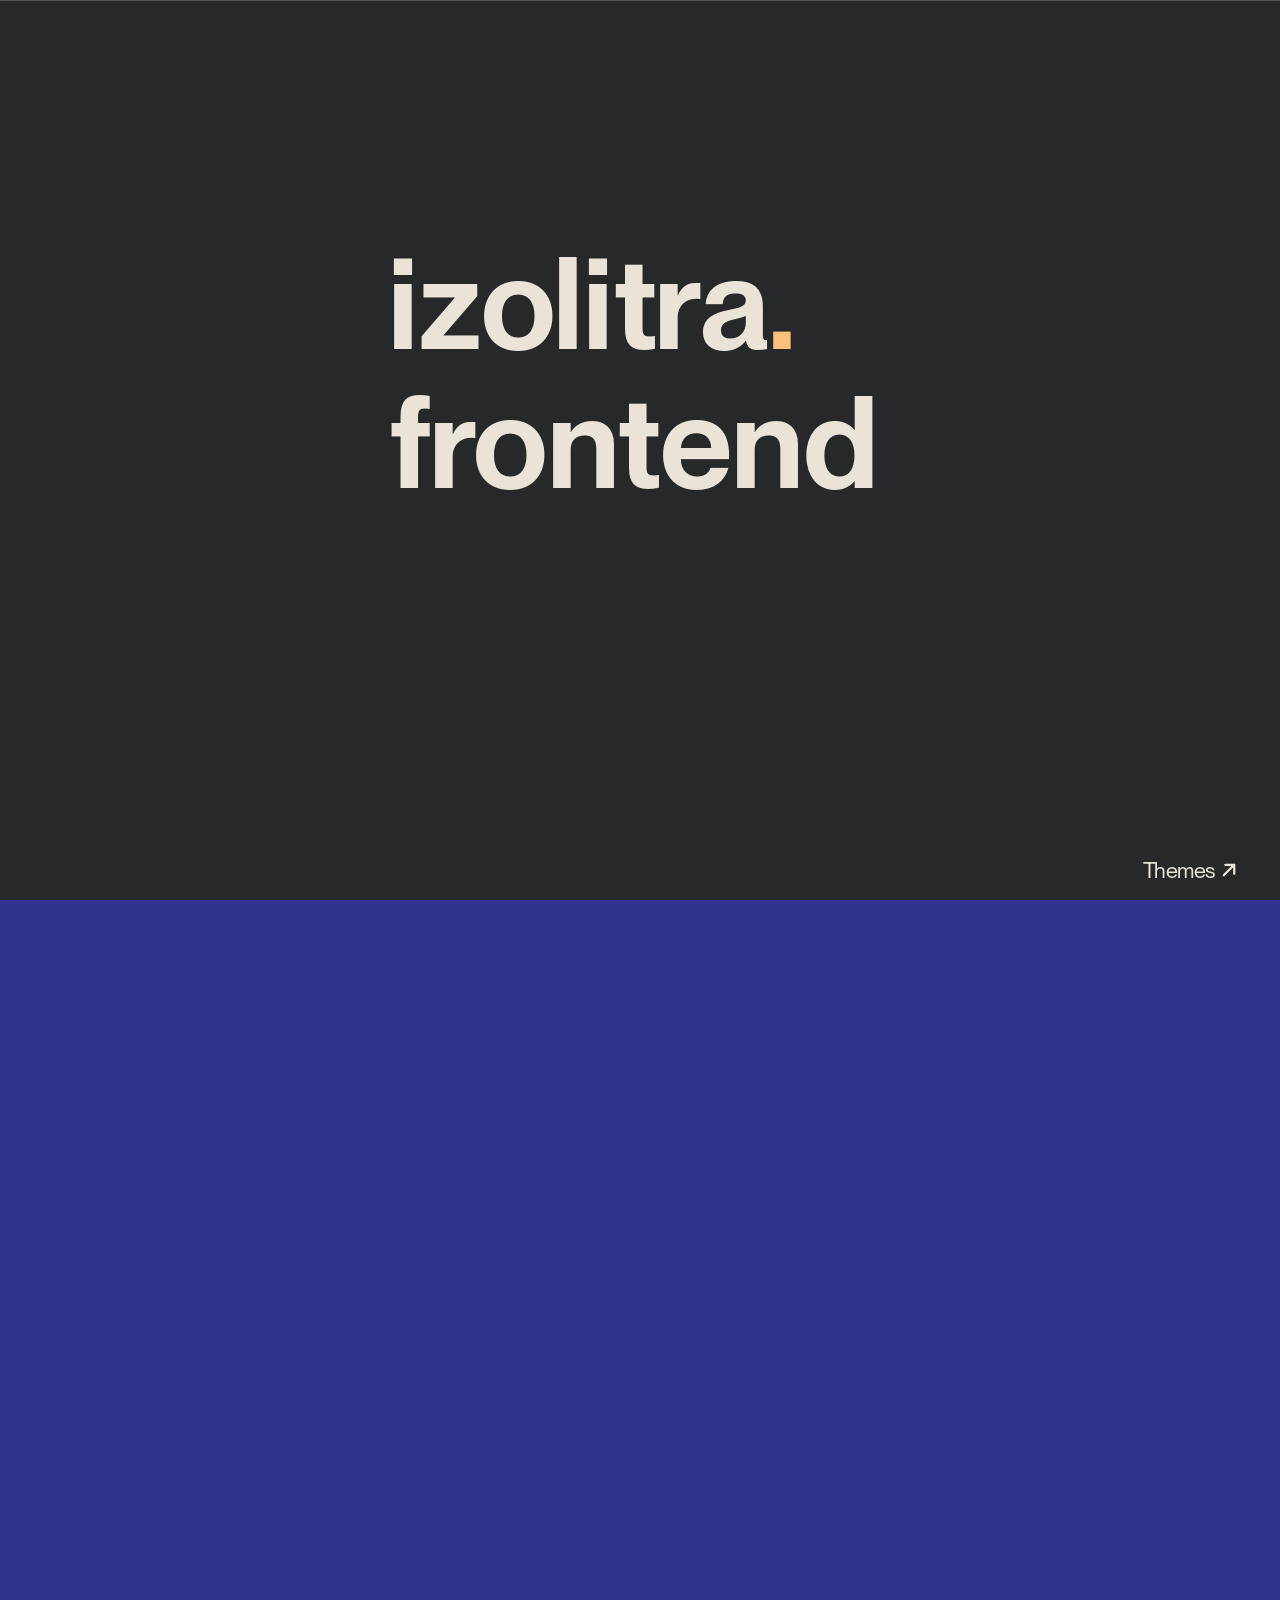
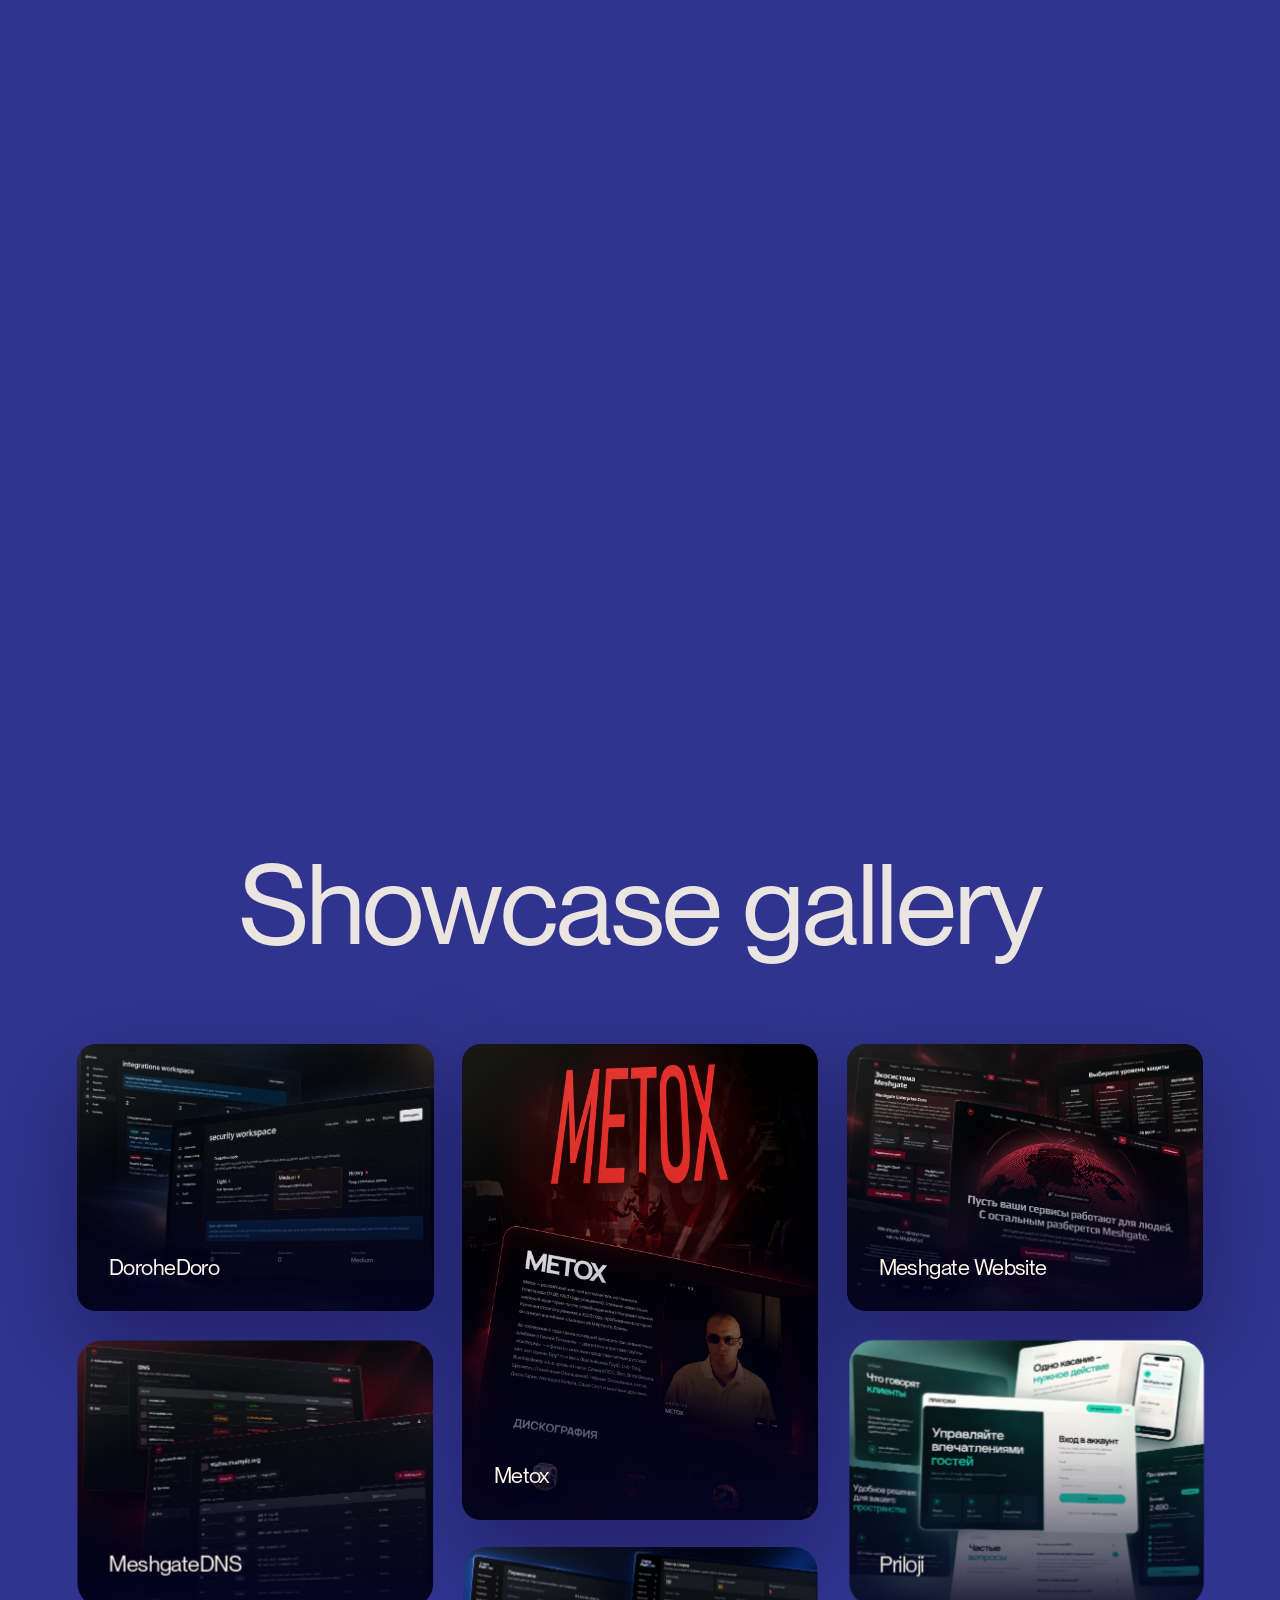
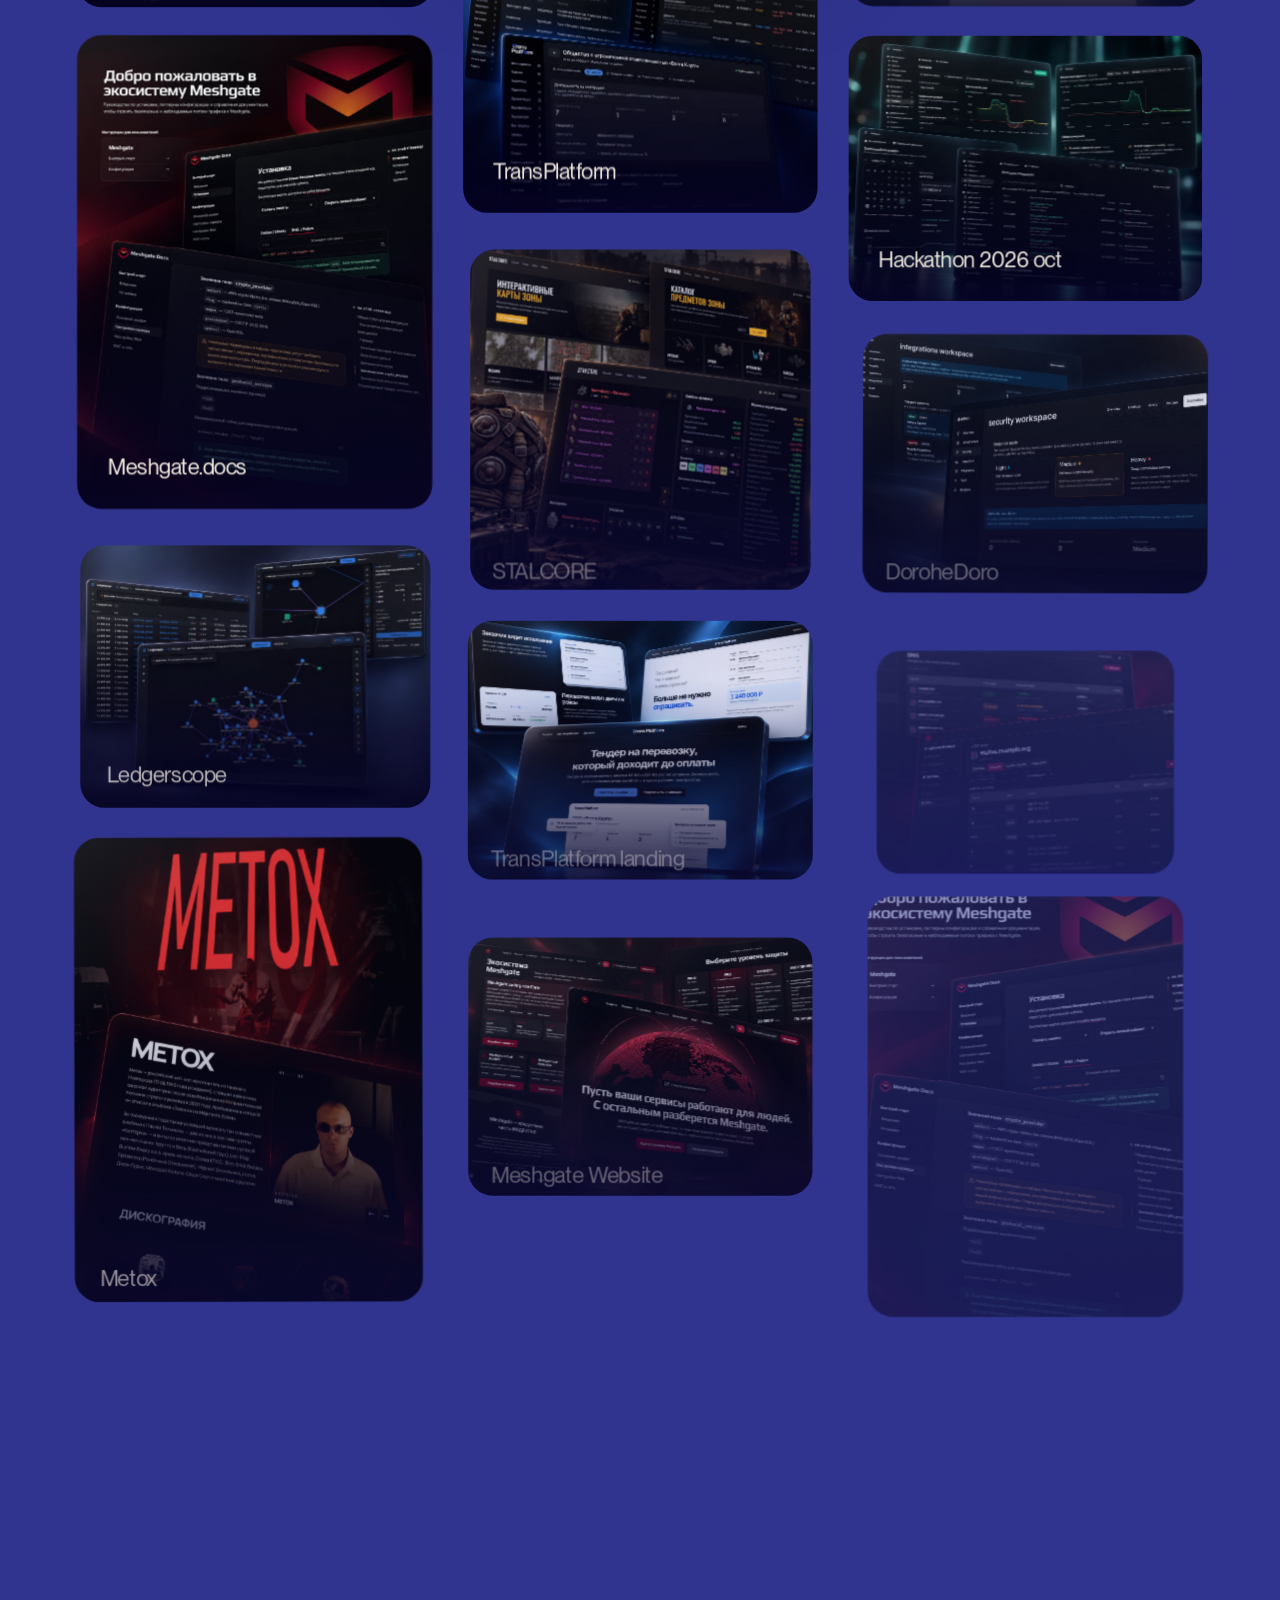
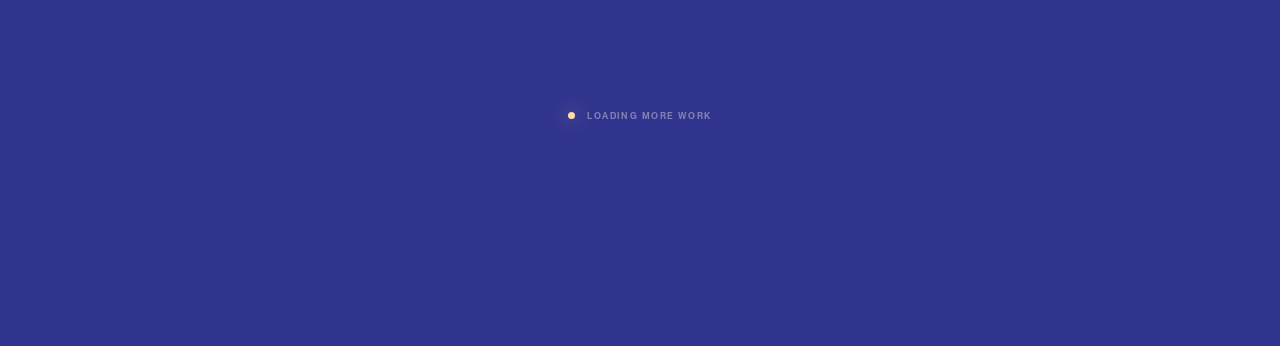
==== commit 82d8eb1a: "Update portfolio" ====
--- a/index.html
+++ b/index.html
@@ -1,4 +1,4 @@
-<!DOCTYPE html><html lang="en" data-theme="electric" class="ppneuemontreal_38986345-module__sjLx-G__variable playfair_display_5042e436-module__AAH8Pq__variable h-full bg-[var(--color-hero-background)] text-[var(--color-body-text)] antialiased [font-family:var(--font-pp-neue-montreal),Arial,sans-serif]"><head><meta charSet="utf-8"/><meta name="viewport" content="width=device-width, initial-scale=1, viewport-fit=cover"/><link rel="preload" href="/_next/static/media/35161b7740c25d33-s.p.0izitdbyxo4j2.woff2" as="font" crossorigin="" type="font/woff2"/><link rel="preload" href="/_next/static/media/70e3db2de7f94926-s.p.39pl-v7c3qrze.woff2" as="font" crossorigin="" type="font/woff2"/><link rel="preload" href="/_next/static/media/PPNeueMontreal_Regular-s.p.27e8_0-jh6uhl.otf" as="font" crossorigin="" type="font/otf"/><link rel="preload" href="/_next/static/media/PPNeueMontreal_Semibold-s.p.21-mvfyq346aq.otf" as="font" crossorigin="" type="font/otf"/><link rel="preload" as="image" href="/showcase/hack/banner.webp"/><link rel="preload" as="image" href="/showcase/Metox/banner.webp"/><link rel="preload" as="image" href="/showcase/meshgateLanding/banner.webp"/><link rel="stylesheet" href="/_next/static/chunks/2q7ybl2dwtfrb.css" data-precedence="next"/><link rel="stylesheet" href="/_next/static/chunks/1ohy17x77_qg0.css" data-precedence="next"/><link rel="preload" as="script" fetchPriority="low" href="/_next/static/chunks/0iq1i69206cyl.js"/><script src="/_next/static/chunks/27jktro2p5rq9.js" async=""></script><script src="/_next/static/chunks/082obv3v03b-9.js" async=""></script><script src="/_next/static/chunks/3peubv2924kx4.js" async=""></script><script src="/_next/static/chunks/turbopack-2lg1g6kbsfm0x.js" async=""></script><script src="/_next/static/chunks/14swyrvuf59wx.js" async=""></script><script src="/_next/static/chunks/2lkrqbzqxkae_.js" async=""></script><script src="/_next/static/chunks/14mrh2-p_w84d.js" async=""></script><script src="/_next/static/chunks/2nm30l_waxhdh.js" async=""></script><meta name="next-size-adjust" content=""/><title>izolitra</title><meta name="description" content="WebGL2 liquid wave portfolio"/><meta property="og:title" content="izolitra"/><meta property="og:description" content="WebGL2 liquid wave portfolio"/><meta property="og:site_name" content="izolitra"/><meta property="og:image" content="https://izolitra.github.io/opengraph.png"/><meta property="og:image:width" content="1731"/><meta property="og:image:height" content="909"/><meta property="og:image:alt" content="izolitra — Creative developer"/><meta property="og:type" content="website"/><meta name="twitter:card" content="summary_large_image"/><meta name="twitter:title" content="izolitra"/><meta name="twitter:description" content="WebGL2 liquid wave portfolio"/><meta name="twitter:image" content="https://izolitra.github.io/opengraph.png"/><link rel="icon" href="/favicon.ico?favicon.3dc3qcfn6zd1x.ico" sizes="48x48" type="image/x-icon"/><script>
+<!DOCTYPE html><html lang="en" data-theme="electric" class="ppneuemontreal_38986345-module__sjLx-G__variable playfair_display_5042e436-module__AAH8Pq__variable h-full bg-[var(--color-hero-background)] text-[var(--color-body-text)] antialiased [font-family:var(--font-pp-neue-montreal),Arial,sans-serif]"><head><meta charSet="utf-8"/><meta name="viewport" content="width=device-width, initial-scale=1, viewport-fit=cover"/><link rel="preload" href="/_next/static/media/35161b7740c25d33-s.p.0izitdbyxo4j2.woff2" as="font" crossorigin="" type="font/woff2"/><link rel="preload" href="/_next/static/media/70e3db2de7f94926-s.p.39pl-v7c3qrze.woff2" as="font" crossorigin="" type="font/woff2"/><link rel="preload" href="/_next/static/media/PPNeueMontreal_Regular-s.p.27e8_0-jh6uhl.otf" as="font" crossorigin="" type="font/otf"/><link rel="preload" href="/_next/static/media/PPNeueMontreal_Semibold-s.p.21-mvfyq346aq.otf" as="font" crossorigin="" type="font/otf"/><link rel="preload" as="image" href="/showcase/hack/banner.webp"/><link rel="preload" as="image" href="/showcase/Metox/banner.webp"/><link rel="preload" as="image" href="/showcase/meshgateLanding/banner.webp"/><link rel="stylesheet" href="/_next/static/chunks/1sdtx2ce8n2nx.css" data-precedence="next"/><link rel="stylesheet" href="/_next/static/chunks/1ohy17x77_qg0.css" data-precedence="next"/><link rel="preload" as="script" fetchPriority="low" href="/_next/static/chunks/0iq1i69206cyl.js"/><script src="/_next/static/chunks/27jktro2p5rq9.js" async=""></script><script src="/_next/static/chunks/082obv3v03b-9.js" async=""></script><script src="/_next/static/chunks/3peubv2924kx4.js" async=""></script><script src="/_next/static/chunks/turbopack-2lg1g6kbsfm0x.js" async=""></script><script src="/_next/static/chunks/14swyrvuf59wx.js" async=""></script><script src="/_next/static/chunks/2lkrqbzqxkae_.js" async=""></script><script src="/_next/static/chunks/14mrh2-p_w84d.js" async=""></script><script src="/_next/static/chunks/0xp8jhf7e_2b9.js" async=""></script><meta name="next-size-adjust" content=""/><title>izolitra</title><meta name="description" content="WebGL2 liquid wave portfolio"/><meta property="og:title" content="izolitra"/><meta property="og:description" content="WebGL2 liquid wave portfolio"/><meta property="og:site_name" content="izolitra"/><meta property="og:image" content="https://izolitra.github.io/opengraph.png"/><meta property="og:image:width" content="1731"/><meta property="og:image:height" content="909"/><meta property="og:image:alt" content="izolitra — Creative developer"/><meta property="og:type" content="website"/><meta name="twitter:card" content="summary_large_image"/><meta name="twitter:title" content="izolitra"/><meta name="twitter:description" content="WebGL2 liquid wave portfolio"/><meta name="twitter:image" content="https://izolitra.github.io/opengraph.png"/><link rel="icon" href="/favicon.ico?favicon.3dc3qcfn6zd1x.ico" sizes="48x48" type="image/x-icon"/><script>
   (() => {
     const themes = ["graphite", "obsidian", "ember", "radioactive", "lagoon", "electric"];
     let theme = "electric";
@@ -73,4 +73,4 @@
         .theme-trigger:focus-visible .theme-trigger-word::after,
         .theme-trigger[aria-expanded="true"] .theme-trigger-word::after { transform: scaleX(1); }
         @media (prefers-reduced-motion: reduce) { .theme-trigger-word::after { transition: none; } }
-      </style><aside id="_R_t9ivdb_" aria-label="Выбор цветовой темы" aria-hidden="true" style="opacity:0;visibility:hidden;transform:translate3d(0, 12px, 0)" class="absolute bottom-[calc(100%+8px)] left-1/2 -ml-[88px] max-[767px]:right-0 max-[767px]:left-auto max-[767px]:ml-0 flex max-h-[calc(100dvh-96px)] w-[176px] flex-col gap-2.5 overflow-y-auto rounded-[20px] bg-[var(--color-panel-dropdown-background)] px-3 py-3 shadow-[var(--shadow-panel)] overscroll-contain will-change-[transform,opacity] pointer-events-none"><button type="button" tabindex="-1" aria-label="Включить тему Yuzu" aria-pressed="false" title="Yuzu" class="group flex w-full cursor-pointer appearance-none items-center justify-between gap-1 whitespace-nowrap bg-transparent p-0 text-left text-[21px] font-normal leading-[1.3] tracking-[-0.04em] [font-family:Arial,Helvetica,sans-serif] transition-colors duration-200 hover:text-[var(--color-foreground-90)] focus-visible:rounded-sm focus-visible:outline-2 focus-visible:outline-offset-2 focus-visible:outline-[var(--color-accent-focus)] text-[var(--color-foreground-75)]"><span class="origin-left transition-transform duration-200 ease-out motion-safe:group-hover:scale-[1.04] motion-safe:group-focus-visible:scale-[1.04] motion-reduce:transition-none">Yuzu</span><span aria-hidden="true" class="pointer-events-none relative block size-[18px] shrink-0 rounded-full border border-[var(--color-border-subtle)] transition-transform duration-200 ease-out motion-safe:group-hover:scale-[1.04] motion-safe:group-focus-visible:scale-[1.04] motion-reduce:transition-none "><span class="absolute inset-px rounded-full [clip-path:circle(50%)]" style="background:var(--theme-swatch-graphite)"></span></span></button><button type="button" tabindex="-1" aria-label="Включить тему Onyx" aria-pressed="false" title="Onyx" class="group flex w-full cursor-pointer appearance-none items-center justify-between gap-1 whitespace-nowrap bg-transparent p-0 text-left text-[21px] font-normal leading-[1.3] tracking-[-0.04em] [font-family:Arial,Helvetica,sans-serif] transition-colors duration-200 hover:text-[var(--color-foreground-90)] focus-visible:rounded-sm focus-visible:outline-2 focus-visible:outline-offset-2 focus-visible:outline-[var(--color-accent-focus)] text-[var(--color-foreground-75)]"><span class="origin-left transition-transform duration-200 ease-out motion-safe:group-hover:scale-[1.04] motion-safe:group-focus-visible:scale-[1.04] motion-reduce:transition-none">Onyx</span><span aria-hidden="true" class="pointer-events-none relative block size-[18px] shrink-0 rounded-full border border-[var(--color-border-subtle)] transition-transform duration-200 ease-out motion-safe:group-hover:scale-[1.04] motion-safe:group-focus-visible:scale-[1.04] motion-reduce:transition-none "><span class="absolute inset-px rounded-full [clip-path:circle(50%)]" style="background:var(--theme-swatch-obsidian)"></span></span></button><button type="button" tabindex="-1" aria-label="Включить тему Crimson" aria-pressed="false" title="Crimson" class="group flex w-full cursor-pointer appearance-none items-center justify-between gap-1 whitespace-nowrap bg-transparent p-0 text-left text-[21px] font-normal leading-[1.3] tracking-[-0.04em] [font-family:Arial,Helvetica,sans-serif] transition-colors duration-200 hover:text-[var(--color-foreground-90)] focus-visible:rounded-sm focus-visible:outline-2 focus-visible:outline-offset-2 focus-visible:outline-[var(--color-accent-focus)] text-[var(--color-foreground-75)]"><span class="origin-left transition-transform duration-200 ease-out motion-safe:group-hover:scale-[1.04] motion-safe:group-focus-visible:scale-[1.04] motion-reduce:transition-none">Crimson</span><span aria-hidden="true" class="pointer-events-none relative block size-[18px] shrink-0 rounded-full border border-[var(--color-border-subtle)] transition-transform duration-200 ease-out motion-safe:group-hover:scale-[1.04] motion-safe:group-focus-visible:scale-[1.04] motion-reduce:transition-none "><span class="absolute inset-px rounded-full [clip-path:circle(50%)]" style="background:var(--theme-swatch-ember)"></span></span></button><button type="button" tabindex="-1" aria-label="Включить тему Neon" aria-pressed="false" title="Neon" class="group flex w-full cursor-pointer appearance-none items-center justify-between gap-1 whitespace-nowrap bg-transparent p-0 text-left text-[21px] font-normal leading-[1.3] tracking-[-0.04em] [font-family:Arial,Helvetica,sans-serif] transition-colors duration-200 hover:text-[var(--color-foreground-90)] focus-visible:rounded-sm focus-visible:outline-2 focus-visible:outline-offset-2 focus-visible:outline-[var(--color-accent-focus)] text-[var(--color-foreground-75)]"><span class="origin-left transition-transform duration-200 ease-out motion-safe:group-hover:scale-[1.04] motion-safe:group-focus-visible:scale-[1.04] motion-reduce:transition-none">Neon</span><span aria-hidden="true" class="pointer-events-none relative block size-[18px] shrink-0 rounded-full border border-[var(--color-border-subtle)] transition-transform duration-200 ease-out motion-safe:group-hover:scale-[1.04] motion-safe:group-focus-visible:scale-[1.04] motion-reduce:transition-none "><span class="absolute inset-px rounded-full [clip-path:circle(50%)]" style="background:var(--theme-swatch-radioactive)"></span></span></button><button type="button" tabindex="-1" aria-label="Включить тему Aqua" aria-pressed="false" title="Aqua" class="group flex w-full cursor-pointer appearance-none items-center justify-between gap-1 whitespace-nowrap bg-transparent p-0 text-left text-[21px] font-normal leading-[1.3] tracking-[-0.04em] [font-family:Arial,Helvetica,sans-serif] transition-colors duration-200 hover:text-[var(--color-foreground-90)] focus-visible:rounded-sm focus-visible:outline-2 focus-visible:outline-offset-2 focus-visible:outline-[var(--color-accent-focus)] text-[var(--color-foreground-75)]"><span class="origin-left transition-transform duration-200 ease-out motion-safe:group-hover:scale-[1.04] motion-safe:group-focus-visible:scale-[1.04] motion-reduce:transition-none">Aqua</span><span aria-hidden="true" class="pointer-events-none relative block size-[18px] shrink-0 rounded-full border border-[var(--color-border-subtle)] transition-transform duration-200 ease-out motion-safe:group-hover:scale-[1.04] motion-safe:group-focus-visible:scale-[1.04] motion-reduce:transition-none "><span class="absolute inset-px rounded-full [clip-path:circle(50%)]" style="background:var(--theme-swatch-lagoon)"></span></span></button><button type="button" tabindex="-1" aria-label="Включить тему Volt" aria-pressed="true" title="Volt" class="group flex w-full cursor-pointer appearance-none items-center justify-between gap-1 whitespace-nowrap bg-transparent p-0 text-left text-[21px] font-normal leading-[1.3] tracking-[-0.04em] [font-family:Arial,Helvetica,sans-serif] transition-colors duration-200 hover:text-[var(--color-foreground-90)] focus-visible:rounded-sm focus-visible:outline-2 focus-visible:outline-offset-2 focus-visible:outline-[var(--color-accent-focus)] text-[var(--color-foreground-90)]"><span class="origin-left transition-transform duration-200 ease-out motion-safe:group-hover:scale-[1.04] motion-safe:group-focus-visible:scale-[1.04] motion-reduce:transition-none">Volt</span><span aria-hidden="true" class="pointer-events-none relative block size-[18px] shrink-0 rounded-full border border-[var(--color-border-subtle)] transition-transform duration-200 ease-out motion-safe:group-hover:scale-[1.04] motion-safe:group-focus-visible:scale-[1.04] motion-reduce:transition-none outline-2 outline-offset-2 outline-[var(--color-foreground-80)]"><span class="absolute inset-px rounded-full [clip-path:circle(50%)]" style="background:var(--theme-swatch-electric)"></span></span></button></aside><button type="button" aria-label="Выбрать цветовую тему" aria-expanded="false" aria-controls="_R_t9ivdb_" class=" theme-trigger relative inline-block cursor-pointer whitespace-nowrap p-0 text-right  [font-family:var(--font-pp-neue-montreal)] text-[clamp(21px,1.7vw,26px)] max-[767px]:text-[23px] font-normal leading-[1.12] tracking-[-0.025em] text-[var(--color-foreground-90)]  transition-colors duration-300 hover:text-[var(--color-foreground)]  focus-visible:text-[var(--color-foreground)] focus-visible:outline-2 focus-visible:outline-offset-4 focus-visible:outline-[var(--color-accent)] "><span class="theme-trigger-word relative inline-flex items-center gap-1">Themes<svg aria-hidden="true" focusable="false" class="size-[18px] shrink-0" viewBox="0 0 24 24" fill="none" stroke="currentColor" stroke-width="3" stroke-linecap="round" stroke-linejoin="round"><path d="M5 19 19 5M7 5h12v12"></path></svg></span></button></div></div></header></div><section id="showcase" class="theme-vt-showcase relative z-0 isolate w-full overflow-clip bg-[var(--color-page-background)] px-[clamp(24px,6vw,112px)] pt-[clamp(64px,8vw,128px)] pb-[120px] max-[1023px]:px-[clamp(20px,4vw,40px)] max-[1023px]:pt-[clamp(64px,9vw,92px)] max-[1023px]:pb-20 max-[640px]:px-3.5 max-[640px]:pt-14 max-[640px]:pb-16"><header class="relative z-[1] mx-auto mb-[clamp(42px,6vw,88px)] w-full max-w-[1380px] text-center max-[640px]:mb-9"><h2 class="m-0 [font-family:var(--font-pp-neue-montreal)] text-[clamp(64px,8.7vw,142px)] font-normal leading-[1.12] tracking-[-0.025em] text-[var(--color-foreground-90)] max-[640px]:text-[clamp(56px,14vw,76px)]"><span class="whitespace-nowrap">Showcase</span> <span class="inline-block whitespace-nowrap max-[640px]:block">gallery</span></h2></header><div class="relative z-[1] mx-auto flex w-full max-w-[1380px] flex-row items-start gap-[clamp(18px,2.2vw,34px)] max-[1023px]:gap-[clamp(16px,3vw,26px)] max-[640px]:flex-col max-[640px]:gap-4"><div class="flex w-0 min-w-0 flex-1 flex-col gap-[clamp(18px,2.2vw,34px)] max-[1023px]:gap-[clamp(16px,3vw,26px)] max-[640px]:w-full max-[640px]:flex-none max-[640px]:gap-4"><article class="group block w-full max-w-full cursor-pointer select-none focus-visible:outline-2 focus-visible:outline-offset-[6px] focus-visible:outline-[var(--color-accent-focus)] motion-reduce:translate-y-0! motion-reduce:rotate-0! motion-reduce:scale-100! motion-reduce:opacity-100!" data-showcase-card="true" data-showcase-index="0" data-side="left" role="button" tabindex="0" aria-label="Открыть галерею проекта «DoroheDoro»"><div class="transition-transform duration-300 ease-out group-hover:scale-[1.02] group-active:scale-[0.98] motion-reduce:transform-none motion-reduce:transition-none"><div data-showcase-media="true" class="relative isolate w-full min-w-0 overflow-hidden rounded-[clamp(14px,1.5vw,26px)] bg-[var(--color-media-background)] shadow-[var(--shadow-card)] [transform-origin:50%_100%] motion-reduce:transform-none! motion-reduce:[clip-path:none]! max-[640px]:rounded-[18px] aspect-[4/3]"><div aria-hidden="true" class="animate-pulse bg-[color-mix(in_srgb,var(--color-media-background)_82%,var(--color-foreground)_18%)] pointer-events-none absolute inset-0 z-0 rounded-[inherit] transition-opacity duration-500 opacity-100"></div><img alt="" draggable="false" loading="eager" decoding="async" data-nimg="fill" class="z-0 object-cover saturate-[0.82] contrast-[1.06] transition-[opacity,filter] duration-700 ease-[cubic-bezier(0.2,0.8,0.2,1)] group-hover:saturate-100 group-hover:contrast-[1.02] motion-reduce:transition-none opacity-0" style="position:absolute;height:100%;width:100%;left:0;top:0;right:0;bottom:0;color:transparent" src="/showcase/hack/banner.webp"/><div class="pointer-events-none absolute inset-0 z-[1] bg-[image:var(--gradient-card-highlight)]"></div><div class="pointer-events-none absolute inset-0 z-[1] bg-[image:var(--gradient-card-shade)]"></div><div data-showcase-content="true" class="pointer-events-none absolute inset-x-0 bottom-0 z-[2] p-[clamp(20px,2.5vw,40px)] max-[1023px]:p-[clamp(18px,3vw,28px)] max-[640px]:p-5 motion-reduce:transform-none! motion-reduce:opacity-100!"><h3 class="m-0 max-w-[14ch] [font-family:var(--font-pp-neue-montreal)] text-[clamp(21px,1.7vw,26px)] font-normal leading-[1.12] tracking-[-0.025em] text-[var(--color-foreground)] [text-shadow:var(--shadow-card-title)] max-[767px]:text-[23px]">DoroheDoro</h3></div></div></div></article><article class="group block w-full max-w-full cursor-pointer select-none focus-visible:outline-2 focus-visible:outline-offset-[6px] focus-visible:outline-[var(--color-accent-focus)] motion-reduce:translate-y-0! motion-reduce:rotate-0! motion-reduce:scale-100! motion-reduce:opacity-100!" data-showcase-card="true" data-showcase-index="3" data-side="left" role="button" tabindex="0" aria-label="Открыть галерею проекта «MeshgateDNS»"><div class="transition-transform duration-300 ease-out group-hover:scale-[1.02] group-active:scale-[0.98] motion-reduce:transform-none motion-reduce:transition-none"><div data-showcase-media="true" class="relative isolate w-full min-w-0 overflow-hidden rounded-[clamp(14px,1.5vw,26px)] bg-[var(--color-media-background)] shadow-[var(--shadow-card)] [transform-origin:50%_100%] motion-reduce:transform-none! motion-reduce:[clip-path:none]! max-[640px]:rounded-[18px] aspect-[4/3]"><div aria-hidden="true" class="animate-pulse bg-[color-mix(in_srgb,var(--color-media-background)_82%,var(--color-foreground)_18%)] pointer-events-none absolute inset-0 z-0 rounded-[inherit] transition-opacity duration-500 opacity-100"></div><img alt="" draggable="false" loading="lazy" decoding="async" data-nimg="fill" class="z-0 object-cover saturate-[0.82] contrast-[1.06] transition-[opacity,filter] duration-700 ease-[cubic-bezier(0.2,0.8,0.2,1)] group-hover:saturate-100 group-hover:contrast-[1.02] motion-reduce:transition-none opacity-0" style="position:absolute;height:100%;width:100%;left:0;top:0;right:0;bottom:0;color:transparent" src="/showcase/MeshgateLK/banner.webp"/><div class="pointer-events-none absolute inset-0 z-[1] bg-[image:var(--gradient-card-highlight)]"></div><div class="pointer-events-none absolute inset-0 z-[1] bg-[image:var(--gradient-card-shade)]"></div><div data-showcase-content="true" class="pointer-events-none absolute inset-x-0 bottom-0 z-[2] p-[clamp(20px,2.5vw,40px)] max-[1023px]:p-[clamp(18px,3vw,28px)] max-[640px]:p-5 motion-reduce:transform-none! motion-reduce:opacity-100!"><h3 class="m-0 max-w-[14ch] [font-family:var(--font-pp-neue-montreal)] text-[clamp(21px,1.7vw,26px)] font-normal leading-[1.12] tracking-[-0.025em] text-[var(--color-foreground)] [text-shadow:var(--shadow-card-title)] max-[767px]:text-[23px]">MeshgateDNS</h3></div></div></div></article></div><div class="flex w-0 min-w-0 flex-1 flex-col gap-[clamp(18px,2.2vw,34px)] max-[1023px]:gap-[clamp(16px,3vw,26px)] max-[640px]:w-full max-[640px]:flex-none max-[640px]:gap-4"><article class="group block w-full max-w-full cursor-pointer select-none focus-visible:outline-2 focus-visible:outline-offset-[6px] focus-visible:outline-[var(--color-accent-focus)] motion-reduce:translate-y-0! motion-reduce:rotate-0! motion-reduce:scale-100! motion-reduce:opacity-100!" data-showcase-card="true" data-showcase-index="1" data-side="right" role="button" tabindex="0" aria-label="Открыть галерею проекта «Metox»"><div class="transition-transform duration-300 ease-out group-hover:scale-[1.02] group-active:scale-[0.98] motion-reduce:transform-none motion-reduce:transition-none"><div data-showcase-media="true" class="relative isolate w-full min-w-0 overflow-hidden rounded-[clamp(14px,1.5vw,26px)] bg-[var(--color-media-background)] shadow-[var(--shadow-card)] [transform-origin:50%_100%] motion-reduce:transform-none! motion-reduce:[clip-path:none]! max-[640px]:rounded-[18px] aspect-[3/4]"><div aria-hidden="true" class="animate-pulse bg-[color-mix(in_srgb,var(--color-media-background)_82%,var(--color-foreground)_18%)] pointer-events-none absolute inset-0 z-0 rounded-[inherit] transition-opacity duration-500 opacity-100"></div><img alt="" draggable="false" loading="eager" decoding="async" data-nimg="fill" class="z-0 object-cover saturate-[0.82] contrast-[1.06] transition-[opacity,filter] duration-700 ease-[cubic-bezier(0.2,0.8,0.2,1)] group-hover:saturate-100 group-hover:contrast-[1.02] motion-reduce:transition-none opacity-0" style="position:absolute;height:100%;width:100%;left:0;top:0;right:0;bottom:0;color:transparent" src="/showcase/Metox/banner.webp"/><div class="pointer-events-none absolute inset-0 z-[1] bg-[image:var(--gradient-card-highlight)]"></div><div class="pointer-events-none absolute inset-0 z-[1] bg-[image:var(--gradient-card-shade)]"></div><div data-showcase-content="true" class="pointer-events-none absolute inset-x-0 bottom-0 z-[2] p-[clamp(20px,2.5vw,40px)] max-[1023px]:p-[clamp(18px,3vw,28px)] max-[640px]:p-5 motion-reduce:transform-none! motion-reduce:opacity-100!"><h3 class="m-0 max-w-[14ch] [font-family:var(--font-pp-neue-montreal)] text-[clamp(21px,1.7vw,26px)] font-normal leading-[1.12] tracking-[-0.025em] text-[var(--color-foreground)] [text-shadow:var(--shadow-card-title)] max-[767px]:text-[23px]">Metox</h3></div></div></div></article><article class="group block w-full max-w-full cursor-pointer select-none focus-visible:outline-2 focus-visible:outline-offset-[6px] focus-visible:outline-[var(--color-accent-focus)] motion-reduce:translate-y-0! motion-reduce:rotate-0! motion-reduce:scale-100! motion-reduce:opacity-100!" data-showcase-card="true" data-showcase-index="4" data-side="right" role="button" tabindex="0" aria-label="Открыть галерею проекта «TransPlatform»"><div class="transition-transform duration-300 ease-out group-hover:scale-[1.02] group-active:scale-[0.98] motion-reduce:transform-none motion-reduce:transition-none"><div data-showcase-media="true" class="relative isolate w-full min-w-0 overflow-hidden rounded-[clamp(14px,1.5vw,26px)] bg-[var(--color-media-background)] shadow-[var(--shadow-card)] [transform-origin:50%_100%] motion-reduce:transform-none! motion-reduce:[clip-path:none]! max-[640px]:rounded-[18px] aspect-[4/3]"><div aria-hidden="true" class="animate-pulse bg-[color-mix(in_srgb,var(--color-media-background)_82%,var(--color-foreground)_18%)] pointer-events-none absolute inset-0 z-0 rounded-[inherit] transition-opacity duration-500 opacity-100"></div><img alt="" draggable="false" loading="lazy" decoding="async" data-nimg="fill" class="z-0 object-cover saturate-[0.82] contrast-[1.06] transition-[opacity,filter] duration-700 ease-[cubic-bezier(0.2,0.8,0.2,1)] group-hover:saturate-100 group-hover:contrast-[1.02] motion-reduce:transition-none opacity-0" style="position:absolute;height:100%;width:100%;left:0;top:0;right:0;bottom:0;color:transparent" src="/showcase/TransPlatform/banner.webp"/><div class="pointer-events-none absolute inset-0 z-[1] bg-[image:var(--gradient-card-highlight)]"></div><div class="pointer-events-none absolute inset-0 z-[1] bg-[image:var(--gradient-card-shade)]"></div><div data-showcase-content="true" class="pointer-events-none absolute inset-x-0 bottom-0 z-[2] p-[clamp(20px,2.5vw,40px)] max-[1023px]:p-[clamp(18px,3vw,28px)] max-[640px]:p-5 motion-reduce:transform-none! motion-reduce:opacity-100!"><h3 class="m-0 max-w-[14ch] [font-family:var(--font-pp-neue-montreal)] text-[clamp(21px,1.7vw,26px)] font-normal leading-[1.12] tracking-[-0.025em] text-[var(--color-foreground)] [text-shadow:var(--shadow-card-title)] max-[767px]:text-[23px]">TransPlatform</h3></div></div></div></article></div><div class="flex w-0 min-w-0 flex-1 flex-col gap-[clamp(18px,2.2vw,34px)] max-[1023px]:gap-[clamp(16px,3vw,26px)] max-[640px]:w-full max-[640px]:flex-none max-[640px]:gap-4"><article class="group block w-full max-w-full cursor-pointer select-none focus-visible:outline-2 focus-visible:outline-offset-[6px] focus-visible:outline-[var(--color-accent-focus)] motion-reduce:translate-y-0! motion-reduce:rotate-0! motion-reduce:scale-100! motion-reduce:opacity-100!" data-showcase-card="true" data-showcase-index="2" data-side="right" role="button" tabindex="0" aria-label="Открыть галерею проекта «Meshgate Website»"><div class="transition-transform duration-300 ease-out group-hover:scale-[1.02] group-active:scale-[0.98] motion-reduce:transform-none motion-reduce:transition-none"><div data-showcase-media="true" class="relative isolate w-full min-w-0 overflow-hidden rounded-[clamp(14px,1.5vw,26px)] bg-[var(--color-media-background)] shadow-[var(--shadow-card)] [transform-origin:50%_100%] motion-reduce:transform-none! motion-reduce:[clip-path:none]! max-[640px]:rounded-[18px] aspect-[4/3]"><div aria-hidden="true" class="animate-pulse bg-[color-mix(in_srgb,var(--color-media-background)_82%,var(--color-foreground)_18%)] pointer-events-none absolute inset-0 z-0 rounded-[inherit] transition-opacity duration-500 opacity-100"></div><img alt="" draggable="false" loading="eager" decoding="async" data-nimg="fill" class="z-0 object-cover saturate-[0.82] contrast-[1.06] transition-[opacity,filter] duration-700 ease-[cubic-bezier(0.2,0.8,0.2,1)] group-hover:saturate-100 group-hover:contrast-[1.02] motion-reduce:transition-none opacity-0" style="position:absolute;height:100%;width:100%;left:0;top:0;right:0;bottom:0;color:transparent" src="/showcase/meshgateLanding/banner.webp"/><div class="pointer-events-none absolute inset-0 z-[1] bg-[image:var(--gradient-card-highlight)]"></div><div class="pointer-events-none absolute inset-0 z-[1] bg-[image:var(--gradient-card-shade)]"></div><div data-showcase-content="true" class="pointer-events-none absolute inset-x-0 bottom-0 z-[2] p-[clamp(20px,2.5vw,40px)] max-[1023px]:p-[clamp(18px,3vw,28px)] max-[640px]:p-5 motion-reduce:transform-none! motion-reduce:opacity-100!"><h3 class="m-0 max-w-[14ch] [font-family:var(--font-pp-neue-montreal)] text-[clamp(21px,1.7vw,26px)] font-normal leading-[1.12] tracking-[-0.025em] text-[var(--color-foreground)] [text-shadow:var(--shadow-card-title)] max-[767px]:text-[23px]">Meshgate Website</h3></div></div></div></article><article class="group block w-full max-w-full cursor-pointer select-none focus-visible:outline-2 focus-visible:outline-offset-[6px] focus-visible:outline-[var(--color-accent-focus)] motion-reduce:translate-y-0! motion-reduce:rotate-0! motion-reduce:scale-100! motion-reduce:opacity-100!" data-showcase-card="true" data-showcase-index="5" data-side="right" role="button" tabindex="0" aria-label="Открыть галерею проекта «Priloji»"><div class="transition-transform duration-300 ease-out group-hover:scale-[1.02] group-active:scale-[0.98] motion-reduce:transform-none motion-reduce:transition-none"><div data-showcase-media="true" class="relative isolate w-full min-w-0 overflow-hidden rounded-[clamp(14px,1.5vw,26px)] bg-[var(--color-media-background)] shadow-[var(--shadow-card)] [transform-origin:50%_100%] motion-reduce:transform-none! motion-reduce:[clip-path:none]! max-[640px]:rounded-[18px] aspect-[4/3]"><div aria-hidden="true" class="animate-pulse bg-[color-mix(in_srgb,var(--color-media-background)_82%,var(--color-foreground)_18%)] pointer-events-none absolute inset-0 z-0 rounded-[inherit] transition-opacity duration-500 opacity-100"></div><img alt="" draggable="false" loading="lazy" decoding="async" data-nimg="fill" class="z-0 object-cover saturate-[0.82] contrast-[1.06] transition-[opacity,filter] duration-700 ease-[cubic-bezier(0.2,0.8,0.2,1)] group-hover:saturate-100 group-hover:contrast-[1.02] motion-reduce:transition-none opacity-0" style="position:absolute;height:100%;width:100%;left:0;top:0;right:0;bottom:0;color:transparent" src="/showcase/Приложи/banner.webp"/><div class="pointer-events-none absolute inset-0 z-[1] bg-[image:var(--gradient-card-highlight)]"></div><div class="pointer-events-none absolute inset-0 z-[1] bg-[image:var(--gradient-card-shade)]"></div><div data-showcase-content="true" class="pointer-events-none absolute inset-x-0 bottom-0 z-[2] p-[clamp(20px,2.5vw,40px)] max-[1023px]:p-[clamp(18px,3vw,28px)] max-[640px]:p-5 motion-reduce:transform-none! motion-reduce:opacity-100!"><h3 class="m-0 max-w-[14ch] [font-family:var(--font-pp-neue-montreal)] text-[clamp(21px,1.7vw,26px)] font-normal leading-[1.12] tracking-[-0.025em] text-[var(--color-foreground)] [text-shadow:var(--shadow-card-title)] max-[767px]:text-[23px]">Priloji</h3></div></div></div></article></div></div><div class="relative z-[1] flex min-h-[220px] items-center justify-center gap-3 text-[9px] font-extrabold tracking-[0.16em] text-[var(--color-foreground-40)] uppercase max-[1023px]:text-xs max-[640px]:min-h-36 max-[640px]:text-sm" aria-live="polite"><span class="size-[7px] animate-pulse rounded-full bg-[var(--color-accent-focus)] shadow-[var(--shadow-loading-dot)]"></span>Loading more work</div></section></div></div></main><!--$--><!--/$--><script src="/_next/static/chunks/0iq1i69206cyl.js" id="_R_" async=""></script><script>(self.__next_f=self.__next_f||[]).push([0])</script><script>self.__next_f.push([1,"1:\"$Sreact.fragment\"\n2:I[65257,[\"/_next/static/chunks/14swyrvuf59wx.js\",\"/_next/static/chunks/2lkrqbzqxkae_.js\",\"/_next/static/chunks/14mrh2-p_w84d.js\"],\"ThemeFavicon\"]\n4:\"$Sreact.suspense\"\n5:I[96812,[\"/_next/static/chunks/14swyrvuf59wx.js\",\"/_next/static/chunks/2lkrqbzqxkae_.js\",\"/_next/static/chunks/14mrh2-p_w84d.js\"],\"YandexMetrikaPageViews\"]\n6:I[7482,[\"/_next/static/chunks/14swyrvuf59wx.js\",\"/_next/static/chunks/2lkrqbzqxkae_.js\",\"/_next/static/chunks/14mrh2-p_w84d.js\"],\"SmoothScroll\"]\n7:I[39756,[\"/_next/static/chunks/14swyrvuf59wx.js\",\"/_next/static/chunks/2lkrqbzqxkae_.js\",\"/_next/static/chunks/14mrh2-p_w84d.js\"],\"default\"]\n8:I[37457,[\"/_next/static/chunks/14swyrvuf59wx.js\",\"/_next/static/chunks/2lkrqbzqxkae_.js\",\"/_next/static/chunks/14mrh2-p_w84d.js\"],\"default\"]\n9:I[77107,[\"/_next/static/chunks/14swyrvuf59wx.js\",\"/_next/static/chunks/2lkrqbzqxkae_.js\",\"/_next/static/chunks/14mrh2-p_w84d.js\"],\"FloatingSiteCornerPanel\"]\na:I[69174,[\"/_next/static/chunks/14swyrvuf59wx.js\",\"/_next/static/chunks/2lkrqbzqxkae_.js\",\"/_next/static/chunks/14mrh2-p_w84d.js\",\"/_next/static/chunks/2nm30l_waxhdh.js\"],\"PortfolioRoute\"]\ne:I[68027,[\"/_next/static/chunks/14swyrvuf59wx.js\",\"/_next/static/chunks/2lkrqbzqxkae_.js\",\"/_next/static/chunks/14mrh2-p_w84d.js\"],\"default\",1]\n:HL[\"/_next/static/chunks/2q7ybl2dwtfrb.css\",\"style\"]\n:HL[\"/_next/static/chunks/1ohy17x77_qg0.css\",\"style\"]\n:HL[\"/_next/static/media/35161b7740c25d33-s.p.0izitdbyxo4j2.woff2\",\"font\",{\"crossOrigin\":\"\",\"type\":\"font/woff2\"}]\n:HL[\"/_next/static/media/70e3db2de7f94926-s.p.39pl-v7c3qrze.woff2\",\"font\",{\"crossOrigin\":\"\",\"type\":\"font/woff2\"}]\n:HL[\"/_next/static/media/PPNeueMontreal_Regular-s.p.27e8_0-jh6uhl.otf\",\"font\",{\"crossOrigin\":\"\",\"type\":\"font/otf\"}]\n:HL[\"/_next/static/media/PPNeueMontreal_Semibold-s.p.21-mvfyq346aq.otf\",\"font\",{\"crossOrigin\":\"\",\"type\":\"font/otf\"}]\n3:[\"$\",\"div\",null,{\"children\":[\"$\",\"img\",null,{\"src\":\"https://mc.yandex.ru/watch/113701196\",\"style\":{\"position\":\"absolute\",\"left\":\"-9999px\"},\"alt\":\"\"}]}]\n"])</script><script>self.__next_f.push([1,"0:{\"P\":null,\"c\":[\"\",\"\"],\"q\":\"\",\"i\":false,\"f\":[[[\"\",{\"children\":[\"(portfolio)\",{\"children\":[\"__PAGE__\",{}]}]},\"$undefined\",\"$undefined\",16],[[\"$\",\"$1\",\"c\",{\"children\":[[[\"$\",\"link\",\"0\",{\"rel\":\"stylesheet\",\"href\":\"/_next/static/chunks/2q7ybl2dwtfrb.css\",\"precedence\":\"next\",\"crossOrigin\":\"$undefined\",\"nonce\":\"$undefined\"}],[\"$\",\"script\",\"script-0\",{\"src\":\"/_next/static/chunks/14swyrvuf59wx.js\",\"async\":true,\"nonce\":\"$undefined\"}],[\"$\",\"script\",\"script-1\",{\"src\":\"/_next/static/chunks/2lkrqbzqxkae_.js\",\"async\":true,\"nonce\":\"$undefined\"}],[\"$\",\"script\",\"script-2\",{\"src\":\"/_next/static/chunks/14mrh2-p_w84d.js\",\"async\":true,\"nonce\":\"$undefined\"}]],[\"$\",\"html\",null,{\"lang\":\"en\",\"data-theme\":\"electric\",\"suppressHydrationWarning\":true,\"className\":\"ppneuemontreal_38986345-module__sjLx-G__variable playfair_display_5042e436-module__AAH8Pq__variable h-full bg-[var(--color-hero-background)] text-[var(--color-body-text)] antialiased [font-family:var(--font-pp-neue-montreal),Arial,sans-serif]\",\"children\":[[\"$\",\"head\",null,{\"children\":[[\"$\",\"script\",null,{\"dangerouslySetInnerHTML\":{\"__html\":\"\\n  (() =\u003e {\\n    const themes = [\\\"graphite\\\", \\\"obsidian\\\", \\\"ember\\\", \\\"radioactive\\\", \\\"lagoon\\\", \\\"electric\\\"];\\n    let theme = \\\"electric\\\";\\n\\n    try {\\n      const storedTheme = window.localStorage.getItem(\\\"portfolio-theme\\\");\\n      if (storedTheme \u0026\u0026 themes.includes(storedTheme)) theme = storedTheme;\\n    } catch {}\\n\\n    document.documentElement.dataset.theme = theme;\\n  })();\\n\"}}],[\"$\",\"script\",null,{\"id\":\"yandex-metrika\",\"dangerouslySetInnerHTML\":{\"__html\":\"\\n  (function(m,e,t,r,i,k,a){\\n    m[i]=m[i]||function(){(m[i].a=m[i].a||[]).push(arguments)};\\n    m[i].l=1*new Date();\\n    for (var j = 0; j \u003c document.scripts.length; j++) {\\n      if (document.scripts[j].src === r) return;\\n    }\\n    k=e.createElement(t),a=e.getElementsByTagName(t)[0],k.async=1,k.src=r,a.parentNode.insertBefore(k,a)\\n  })(window, document, 'script', 'https://mc.yandex.ru/metrika/tag.js?id=113701196', 'ym');\\n\\n  ym(113701196, 'init', {\\n    ssr: true,\\n    webvisor: true,\\n    clickmap: true,\\n    accurateTrackBounce: true,\\n    trackLinks: true\\n  });\\n\"}}]]}],[\"$\",\"body\",null,{\"className\":\"m-0 min-h-full overflow-x-hidden bg-[var(--color-page-background)]\",\"children\":[[\"$\",\"$L2\",null,{}],[\"$\",\"noscript\",null,{\"children\":\"$3\"}],[\"$\",\"$4\",null,{\"fallback\":null,\"children\":[\"$\",\"$L5\",null,{\"counterId\":113701196}]}],[\"$\",\"$L6\",null,{}],[\"$\",\"$L7\",null,{\"parallelRouterKey\":\"children\",\"error\":\"$undefined\",\"errorStyles\":\"$undefined\",\"errorScripts\":\"$undefined\",\"template\":[\"$\",\"$L8\",null,{}],\"templateStyles\":\"$undefined\",\"templateScripts\":\"$undefined\",\"notFound\":[[[\"$\",\"title\",null,{\"children\":\"404: This page could not be found.\"}],[\"$\",\"div\",null,{\"style\":{\"fontFamily\":\"system-ui,\\\"Segoe UI\\\",Roboto,Helvetica,Arial,sans-serif,\\\"Apple Color Emoji\\\",\\\"Segoe UI Emoji\\\"\",\"height\":\"100vh\",\"textAlign\":\"center\",\"display\":\"flex\",\"flexDirection\":\"column\",\"alignItems\":\"center\",\"justifyContent\":\"center\"},\"children\":[\"$\",\"div\",null,{\"children\":[[\"$\",\"style\",null,{\"dangerouslySetInnerHTML\":{\"__html\":\"body{color:#000;background:#fff;margin:0}.next-error-h1{border-right:1px solid rgba(0,0,0,.3)}@media (prefers-color-scheme:dark){body{color:#fff;background:#000}.next-error-h1{border-right:1px solid rgba(255,255,255,.3)}}\"}}],[\"$\",\"h1\",null,{\"className\":\"next-error-h1\",\"style\":{\"display\":\"inline-block\",\"margin\":\"0 20px 0 0\",\"padding\":\"0 23px 0 0\",\"fontSize\":24,\"fontWeight\":500,\"verticalAlign\":\"top\",\"lineHeight\":\"49px\"},\"children\":404}],[\"$\",\"div\",null,{\"style\":{\"display\":\"inline-block\"},\"children\":[\"$\",\"h2\",null,{\"style\":{\"fontSize\":14,\"fontWeight\":400,\"lineHeight\":\"49px\",\"margin\":0},\"children\":\"This page could not be found.\"}]}]]}]}]],[]],\"forbidden\":\"$undefined\",\"unauthorized\":\"$undefined\"}],[\"$\",\"$L9\",null,{}],false]}]]}]]}],{\"children\":[[\"$\",\"$1\",\"c\",{\"children\":[[[\"$\",\"link\",\"0\",{\"rel\":\"stylesheet\",\"href\":\"/_next/static/chunks/1ohy17x77_qg0.css\",\"precedence\":\"next\",\"crossOrigin\":\"$undefined\",\"nonce\":\"$undefined\"}],[\"$\",\"script\",\"script-0\",{\"src\":\"/_next/static/chunks/2nm30l_waxhdh.js\",\"async\":true,\"nonce\":\"$undefined\"}]],[[\"$\",\"$La\",null,{}],[\"$\",\"$L7\",null,{\"parallelRouterKey\":\"children\",\"error\":\"$undefined\",\"errorStyles\":\"$undefined\",\"errorScripts\":\"$undefined\",\"template\":[\"$\",\"$L8\",null,{}],\"templateStyles\":\"$undefined\",\"templateScripts\":\"$undefined\",\"notFound\":[[[\"$\",\"title\",null,{\"children\":\"404: This page could not be found.\"}],[\"$\",\"div\",null,{\"style\":\"$0:f:0:1:0:props:children:1:props:children:1:props:children:4:props:notFound:0:1:props:style\",\"children\":\"$Lb\"}]],[]],\"forbidden\":\"$undefined\",\"unauthorized\":\"$undefined\"}]]]}],{\"children\":[\"$Lc\",{},null,false,null]},null,false,null]},null,false,null],\"$Ld\",false]],\"m\":\"$undefined\",\"G\":[\"$e\",[\"$Lf\"]],\"S\":true,\"h\":null,\"s\":\"$undefined\",\"l\":\"$undefined\",\"p\":\"$undefined\",\"d\":\"$undefined\",\"b\":\"C8bWnls38CEmXyE69othk\"}\n"])</script><script>self.__next_f.push([1,"10:I[97367,[\"/_next/static/chunks/14swyrvuf59wx.js\",\"/_next/static/chunks/2lkrqbzqxkae_.js\",\"/_next/static/chunks/14mrh2-p_w84d.js\"],\"OutletBoundary\"]\n12:I[97367,[\"/_next/static/chunks/14swyrvuf59wx.js\",\"/_next/static/chunks/2lkrqbzqxkae_.js\",\"/_next/static/chunks/14mrh2-p_w84d.js\"],\"ViewportBoundary\"]\n14:I[97367,[\"/_next/static/chunks/14swyrvuf59wx.js\",\"/_next/static/chunks/2lkrqbzqxkae_.js\",\"/_next/static/chunks/14mrh2-p_w84d.js\"],\"MetadataBoundary\"]\nb:[\"$\",\"div\",null,{\"children\":[[\"$\",\"style\",null,{\"dangerouslySetInnerHTML\":{\"__html\":\"body{color:#000;background:#fff;margin:0}.next-error-h1{border-right:1px solid rgba(0,0,0,.3)}@media (prefers-color-scheme:dark){body{color:#fff;background:#000}.next-error-h1{border-right:1px solid rgba(255,255,255,.3)}}\"}}],[\"$\",\"h1\",null,{\"className\":\"next-error-h1\",\"style\":\"$0:f:0:1:0:props:children:1:props:children:1:props:children:4:props:notFound:0:1:props:children:props:children:1:props:style\",\"children\":404}],[\"$\",\"div\",null,{\"style\":\"$0:f:0:1:0:props:children:1:props:children:1:props:children:4:props:notFound:0:1:props:children:props:children:2:props:style\",\"children\":[\"$\",\"h2\",null,{\"style\":\"$0:f:0:1:0:props:children:1:props:children:1:props:children:4:props:notFound:0:1:props:children:props:children:2:props:children:props:style\",\"children\":\"This page could not be found.\"}]}]]}]\nc:[\"$\",\"$1\",\"c\",{\"children\":[null,null,[\"$\",\"$L10\",null,{\"children\":[\"$\",\"$4\",null,{\"name\":\"Next.MetadataOutlet\",\"children\":\"$@11\"}]}]]}]\nd:[\"$\",\"$1\",\"h\",{\"children\":[null,[\"$\",\"$L12\",null,{\"children\":\"$L13\"}],[\"$\",\"div\",null,{\"hidden\":true,\"children\":[\"$\",\"$L14\",null,{\"children\":[\"$\",\"$4\",null,{\"name\":\"Next.Metadata\",\"children\":\"$L15\"}]}]}],[\"$\",\"meta\",null,{\"name\":\"next-size-adjust\",\"content\":\"\"}]]}]\nf:[\"$\",\"link\",\"0\",{\"rel\":\"stylesheet\",\"href\":\"/_next/static/chunks/2q7ybl2dwtfrb.css\",\"precedence\":\"next\",\"crossOrigin\":\"$undefined\",\"nonce\":\"$undefined\"}]\n"])</script><script>self.__next_f.push([1,"13:[[\"$\",\"meta\",\"0\",{\"charSet\":\"utf-8\"}],[\"$\",\"meta\",\"1\",{\"name\":\"viewport\",\"content\":\"width=device-width, initial-scale=1, viewport-fit=cover\"}]]\n"])</script><script>self.__next_f.push([1,"16:I[27201,[\"/_next/static/chunks/14swyrvuf59wx.js\",\"/_next/static/chunks/2lkrqbzqxkae_.js\",\"/_next/static/chunks/14mrh2-p_w84d.js\"],\"IconMark\"]\n11:null\n15:[[\"$\",\"title\",\"0\",{\"children\":\"izolitra\"}],[\"$\",\"meta\",\"1\",{\"name\":\"description\",\"content\":\"WebGL2 liquid wave portfolio\"}],[\"$\",\"meta\",\"2\",{\"property\":\"og:title\",\"content\":\"izolitra\"}],[\"$\",\"meta\",\"3\",{\"property\":\"og:description\",\"content\":\"WebGL2 liquid wave portfolio\"}],[\"$\",\"meta\",\"4\",{\"property\":\"og:site_name\",\"content\":\"izolitra\"}],[\"$\",\"meta\",\"5\",{\"property\":\"og:image\",\"content\":\"https://izolitra.github.io/opengraph.png\"}],[\"$\",\"meta\",\"6\",{\"property\":\"og:image:width\",\"content\":\"1731\"}],[\"$\",\"meta\",\"7\",{\"property\":\"og:image:height\",\"content\":\"909\"}],[\"$\",\"meta\",\"8\",{\"property\":\"og:image:alt\",\"content\":\"izolitra — Creative developer\"}],[\"$\",\"meta\",\"9\",{\"property\":\"og:type\",\"content\":\"website\"}],[\"$\",\"meta\",\"10\",{\"name\":\"twitter:card\",\"content\":\"summary_large_image\"}],[\"$\",\"meta\",\"11\",{\"name\":\"twitter:title\",\"content\":\"izolitra\"}],[\"$\",\"meta\",\"12\",{\"name\":\"twitter:description\",\"content\":\"WebGL2 liquid wave portfolio\"}],[\"$\",\"meta\",\"13\",{\"name\":\"twitter:image\",\"content\":\"https://izolitra.github.io/opengraph.png\"}],[\"$\",\"link\",\"14\",{\"rel\":\"icon\",\"href\":\"/favicon.ico?favicon.3dc3qcfn6zd1x.ico\",\"sizes\":\"48x48\",\"type\":\"image/x-icon\"}],[\"$\",\"$L16\",\"15\",{}]]\n"])</script></body></html>+      </style><aside id="_R_t9ivdb_" aria-label="Выбор цветовой темы" aria-hidden="true" style="opacity:0;visibility:hidden;transform:translate3d(0, 12px, 0)" class="absolute bottom-[calc(100%+8px)] left-1/2 -ml-[88px] max-[767px]:right-0 max-[767px]:left-auto max-[767px]:ml-0 flex max-h-[calc(100dvh-96px)] w-[176px] flex-col gap-2.5 overflow-y-auto rounded-[20px] bg-[var(--color-panel-dropdown-background)] px-3 py-3 shadow-[var(--shadow-panel)] overscroll-contain will-change-[transform,opacity] pointer-events-none"><button type="button" tabindex="-1" aria-label="Включить тему Yuzu" aria-pressed="false" title="Yuzu" class="group flex w-full cursor-pointer appearance-none items-center justify-between gap-1 whitespace-nowrap bg-transparent p-0 text-left text-[21px] font-normal leading-[1.3] tracking-[-0.04em] [font-family:Arial,Helvetica,sans-serif] transition-colors duration-200 hover:text-[var(--color-foreground-90)] focus-visible:rounded-sm focus-visible:outline-2 focus-visible:outline-offset-2 focus-visible:outline-[var(--color-accent-focus)] text-[var(--color-foreground-75)]"><span class="origin-left transition-transform duration-200 ease-out motion-safe:group-hover:scale-[1.04] motion-safe:group-focus-visible:scale-[1.04] motion-reduce:transition-none">Yuzu</span><span aria-hidden="true" class="pointer-events-none relative block size-[18px] shrink-0 rounded-full border border-[var(--color-border-subtle)] transition-transform duration-200 ease-out motion-safe:group-hover:scale-[1.04] motion-safe:group-focus-visible:scale-[1.04] motion-reduce:transition-none "><span class="absolute inset-px rounded-full [clip-path:circle(50%)]" style="background:var(--theme-swatch-graphite)"></span></span></button><button type="button" tabindex="-1" aria-label="Включить тему Onyx" aria-pressed="false" title="Onyx" class="group flex w-full cursor-pointer appearance-none items-center justify-between gap-1 whitespace-nowrap bg-transparent p-0 text-left text-[21px] font-normal leading-[1.3] tracking-[-0.04em] [font-family:Arial,Helvetica,sans-serif] transition-colors duration-200 hover:text-[var(--color-foreground-90)] focus-visible:rounded-sm focus-visible:outline-2 focus-visible:outline-offset-2 focus-visible:outline-[var(--color-accent-focus)] text-[var(--color-foreground-75)]"><span class="origin-left transition-transform duration-200 ease-out motion-safe:group-hover:scale-[1.04] motion-safe:group-focus-visible:scale-[1.04] motion-reduce:transition-none">Onyx</span><span aria-hidden="true" class="pointer-events-none relative block size-[18px] shrink-0 rounded-full border border-[var(--color-border-subtle)] transition-transform duration-200 ease-out motion-safe:group-hover:scale-[1.04] motion-safe:group-focus-visible:scale-[1.04] motion-reduce:transition-none "><span class="absolute inset-px rounded-full [clip-path:circle(50%)]" style="background:var(--theme-swatch-obsidian)"></span></span></button><button type="button" tabindex="-1" aria-label="Включить тему Crimson" aria-pressed="false" title="Crimson" class="group flex w-full cursor-pointer appearance-none items-center justify-between gap-1 whitespace-nowrap bg-transparent p-0 text-left text-[21px] font-normal leading-[1.3] tracking-[-0.04em] [font-family:Arial,Helvetica,sans-serif] transition-colors duration-200 hover:text-[var(--color-foreground-90)] focus-visible:rounded-sm focus-visible:outline-2 focus-visible:outline-offset-2 focus-visible:outline-[var(--color-accent-focus)] text-[var(--color-foreground-75)]"><span class="origin-left transition-transform duration-200 ease-out motion-safe:group-hover:scale-[1.04] motion-safe:group-focus-visible:scale-[1.04] motion-reduce:transition-none">Crimson</span><span aria-hidden="true" class="pointer-events-none relative block size-[18px] shrink-0 rounded-full border border-[var(--color-border-subtle)] transition-transform duration-200 ease-out motion-safe:group-hover:scale-[1.04] motion-safe:group-focus-visible:scale-[1.04] motion-reduce:transition-none "><span class="absolute inset-px rounded-full [clip-path:circle(50%)]" style="background:var(--theme-swatch-ember)"></span></span></button><button type="button" tabindex="-1" aria-label="Включить тему Neon" aria-pressed="false" title="Neon" class="group flex w-full cursor-pointer appearance-none items-center justify-between gap-1 whitespace-nowrap bg-transparent p-0 text-left text-[21px] font-normal leading-[1.3] tracking-[-0.04em] [font-family:Arial,Helvetica,sans-serif] transition-colors duration-200 hover:text-[var(--color-foreground-90)] focus-visible:rounded-sm focus-visible:outline-2 focus-visible:outline-offset-2 focus-visible:outline-[var(--color-accent-focus)] text-[var(--color-foreground-75)]"><span class="origin-left transition-transform duration-200 ease-out motion-safe:group-hover:scale-[1.04] motion-safe:group-focus-visible:scale-[1.04] motion-reduce:transition-none">Neon</span><span aria-hidden="true" class="pointer-events-none relative block size-[18px] shrink-0 rounded-full border border-[var(--color-border-subtle)] transition-transform duration-200 ease-out motion-safe:group-hover:scale-[1.04] motion-safe:group-focus-visible:scale-[1.04] motion-reduce:transition-none "><span class="absolute inset-px rounded-full [clip-path:circle(50%)]" style="background:var(--theme-swatch-radioactive)"></span></span></button><button type="button" tabindex="-1" aria-label="Включить тему Aqua" aria-pressed="false" title="Aqua" class="group flex w-full cursor-pointer appearance-none items-center justify-between gap-1 whitespace-nowrap bg-transparent p-0 text-left text-[21px] font-normal leading-[1.3] tracking-[-0.04em] [font-family:Arial,Helvetica,sans-serif] transition-colors duration-200 hover:text-[var(--color-foreground-90)] focus-visible:rounded-sm focus-visible:outline-2 focus-visible:outline-offset-2 focus-visible:outline-[var(--color-accent-focus)] text-[var(--color-foreground-75)]"><span class="origin-left transition-transform duration-200 ease-out motion-safe:group-hover:scale-[1.04] motion-safe:group-focus-visible:scale-[1.04] motion-reduce:transition-none">Aqua</span><span aria-hidden="true" class="pointer-events-none relative block size-[18px] shrink-0 rounded-full border border-[var(--color-border-subtle)] transition-transform duration-200 ease-out motion-safe:group-hover:scale-[1.04] motion-safe:group-focus-visible:scale-[1.04] motion-reduce:transition-none "><span class="absolute inset-px rounded-full [clip-path:circle(50%)]" style="background:var(--theme-swatch-lagoon)"></span></span></button><button type="button" tabindex="-1" aria-label="Включить тему Volt" aria-pressed="true" title="Volt" class="group flex w-full cursor-pointer appearance-none items-center justify-between gap-1 whitespace-nowrap bg-transparent p-0 text-left text-[21px] font-normal leading-[1.3] tracking-[-0.04em] [font-family:Arial,Helvetica,sans-serif] transition-colors duration-200 hover:text-[var(--color-foreground-90)] focus-visible:rounded-sm focus-visible:outline-2 focus-visible:outline-offset-2 focus-visible:outline-[var(--color-accent-focus)] text-[var(--color-foreground-90)]"><span class="origin-left transition-transform duration-200 ease-out motion-safe:group-hover:scale-[1.04] motion-safe:group-focus-visible:scale-[1.04] motion-reduce:transition-none">Volt</span><span aria-hidden="true" class="pointer-events-none relative block size-[18px] shrink-0 rounded-full border border-[var(--color-border-subtle)] transition-transform duration-200 ease-out motion-safe:group-hover:scale-[1.04] motion-safe:group-focus-visible:scale-[1.04] motion-reduce:transition-none outline-2 outline-offset-2 outline-[var(--color-foreground-80)]"><span class="absolute inset-px rounded-full [clip-path:circle(50%)]" style="background:var(--theme-swatch-electric)"></span></span></button></aside><button type="button" aria-label="Выбрать цветовую тему" aria-expanded="false" aria-controls="_R_t9ivdb_" class=" theme-trigger relative inline-block cursor-pointer whitespace-nowrap p-0 text-right  [font-family:var(--font-pp-neue-montreal)] text-[clamp(21px,1.7vw,26px)] max-[767px]:text-[23px] font-normal leading-[1.12] tracking-[-0.025em] text-[var(--color-foreground-90)]  transition-colors duration-300 hover:text-[var(--color-foreground)]  focus-visible:text-[var(--color-foreground)] focus-visible:outline-2 focus-visible:outline-offset-4 focus-visible:outline-[var(--color-accent)] "><span class="theme-trigger-word relative inline-flex items-center gap-1">Themes<svg aria-hidden="true" focusable="false" class="size-[18px] shrink-0" viewBox="0 0 24 24" fill="none" stroke="currentColor" stroke-width="3" stroke-linecap="round" stroke-linejoin="round"><path d="M5 19 19 5M7 5h12v12"></path></svg></span></button></div></div></header></div><section id="showcase" class="theme-vt-showcase relative z-0 isolate w-full overflow-clip bg-[var(--color-page-background)] px-[clamp(24px,6vw,112px)] pt-[clamp(64px,8vw,128px)] pb-[120px] max-[1023px]:px-[clamp(20px,4vw,40px)] max-[1023px]:pt-[clamp(64px,9vw,92px)] max-[1023px]:pb-20 max-[640px]:px-3.5 max-[640px]:pt-14 max-[640px]:pb-16"><header class="relative z-[1] mx-auto mb-[clamp(42px,6vw,88px)] w-full max-w-[1380px] text-center max-[640px]:mb-9"><h2 class="m-0 [font-family:var(--font-pp-neue-montreal)] text-[clamp(64px,8.7vw,142px)] font-normal leading-[1.12] tracking-[-0.025em] text-[var(--color-foreground-90)] max-[640px]:text-[clamp(56px,14vw,76px)]"><span class="whitespace-nowrap">Showcase</span> <span class="inline-block whitespace-nowrap max-[640px]:block">gallery</span></h2></header><div class="relative z-[1] mx-auto flex w-full max-w-[1380px] flex-row items-start gap-[clamp(18px,2.2vw,34px)] max-[1023px]:gap-[clamp(16px,3vw,26px)] max-[640px]:flex-col max-[640px]:gap-4"><div class="flex w-0 min-w-0 flex-1 flex-col gap-[clamp(18px,2.2vw,34px)] max-[1023px]:gap-[clamp(16px,3vw,26px)] max-[640px]:w-full max-[640px]:flex-none max-[640px]:gap-4"><article class="group block w-full max-w-full cursor-pointer select-none focus-visible:outline-2 focus-visible:outline-offset-[6px] focus-visible:outline-[var(--color-accent-focus)] motion-reduce:translate-y-0! motion-reduce:rotate-0! motion-reduce:scale-100! motion-reduce:opacity-100!" data-showcase-card="true" data-showcase-index="0" data-side="left" role="button" tabindex="0" aria-label="Открыть галерею проекта «DoroheDoro»"><div class="transition-transform duration-300 ease-out group-hover:scale-[1.02] group-active:scale-[0.98] motion-reduce:transform-none motion-reduce:transition-none"><div data-showcase-media="true" class="relative isolate w-full min-w-0 overflow-hidden rounded-[clamp(14px,1.5vw,26px)] bg-[var(--color-media-background)] shadow-[var(--shadow-card)] [transform-origin:50%_100%] motion-reduce:transform-none! motion-reduce:[clip-path:none]! max-[640px]:rounded-[18px] aspect-[4/3]"><div aria-hidden="true" class="animate-pulse bg-[color-mix(in_srgb,var(--color-media-background)_82%,var(--color-foreground)_18%)] pointer-events-none absolute inset-0 z-0 rounded-[inherit] transition-opacity duration-500 opacity-100"></div><img alt="" draggable="false" loading="eager" decoding="async" data-nimg="fill" class="z-0 object-cover saturate-[0.82] contrast-[1.06] transition-[opacity,filter] duration-700 ease-[cubic-bezier(0.2,0.8,0.2,1)] group-hover:saturate-100 group-hover:contrast-[1.02] motion-reduce:transition-none opacity-0" style="position:absolute;height:100%;width:100%;left:0;top:0;right:0;bottom:0;color:transparent" src="/showcase/hack/banner.webp"/><div class="pointer-events-none absolute inset-0 z-[1] bg-[image:var(--gradient-card-highlight)]"></div><div class="pointer-events-none absolute inset-0 z-[1] bg-[image:var(--gradient-card-shade)]"></div><div data-showcase-content="true" class="pointer-events-none absolute inset-x-0 bottom-0 z-[2] p-[clamp(20px,2.5vw,40px)] max-[1023px]:p-[clamp(18px,3vw,28px)] max-[640px]:p-5 motion-reduce:transform-none! motion-reduce:opacity-100!"><h3 class="m-0 max-w-[14ch] [font-family:var(--font-pp-neue-montreal)] text-[clamp(21px,1.7vw,26px)] font-normal leading-[1.12] tracking-[-0.025em] text-[var(--color-foreground)] [text-shadow:var(--shadow-card-title)] max-[767px]:text-[23px]">DoroheDoro</h3></div></div></div></article><article class="group block w-full max-w-full cursor-pointer select-none focus-visible:outline-2 focus-visible:outline-offset-[6px] focus-visible:outline-[var(--color-accent-focus)] motion-reduce:translate-y-0! motion-reduce:rotate-0! motion-reduce:scale-100! motion-reduce:opacity-100!" data-showcase-card="true" data-showcase-index="3" data-side="left" role="button" tabindex="0" aria-label="Открыть галерею проекта «MeshgateDNS»"><div class="transition-transform duration-300 ease-out group-hover:scale-[1.02] group-active:scale-[0.98] motion-reduce:transform-none motion-reduce:transition-none"><div data-showcase-media="true" class="relative isolate w-full min-w-0 overflow-hidden rounded-[clamp(14px,1.5vw,26px)] bg-[var(--color-media-background)] shadow-[var(--shadow-card)] [transform-origin:50%_100%] motion-reduce:transform-none! motion-reduce:[clip-path:none]! max-[640px]:rounded-[18px] aspect-[4/3]"><div aria-hidden="true" class="animate-pulse bg-[color-mix(in_srgb,var(--color-media-background)_82%,var(--color-foreground)_18%)] pointer-events-none absolute inset-0 z-0 rounded-[inherit] transition-opacity duration-500 opacity-100"></div><img alt="" draggable="false" loading="lazy" decoding="async" data-nimg="fill" class="z-0 object-cover saturate-[0.82] contrast-[1.06] transition-[opacity,filter] duration-700 ease-[cubic-bezier(0.2,0.8,0.2,1)] group-hover:saturate-100 group-hover:contrast-[1.02] motion-reduce:transition-none opacity-0" style="position:absolute;height:100%;width:100%;left:0;top:0;right:0;bottom:0;color:transparent" src="/showcase/MeshgateLK/banner.webp"/><div class="pointer-events-none absolute inset-0 z-[1] bg-[image:var(--gradient-card-highlight)]"></div><div class="pointer-events-none absolute inset-0 z-[1] bg-[image:var(--gradient-card-shade)]"></div><div data-showcase-content="true" class="pointer-events-none absolute inset-x-0 bottom-0 z-[2] p-[clamp(20px,2.5vw,40px)] max-[1023px]:p-[clamp(18px,3vw,28px)] max-[640px]:p-5 motion-reduce:transform-none! motion-reduce:opacity-100!"><h3 class="m-0 max-w-[14ch] [font-family:var(--font-pp-neue-montreal)] text-[clamp(21px,1.7vw,26px)] font-normal leading-[1.12] tracking-[-0.025em] text-[var(--color-foreground)] [text-shadow:var(--shadow-card-title)] max-[767px]:text-[23px]">MeshgateDNS</h3></div></div></div></article></div><div class="flex w-0 min-w-0 flex-1 flex-col gap-[clamp(18px,2.2vw,34px)] max-[1023px]:gap-[clamp(16px,3vw,26px)] max-[640px]:w-full max-[640px]:flex-none max-[640px]:gap-4"><article class="group block w-full max-w-full cursor-pointer select-none focus-visible:outline-2 focus-visible:outline-offset-[6px] focus-visible:outline-[var(--color-accent-focus)] motion-reduce:translate-y-0! motion-reduce:rotate-0! motion-reduce:scale-100! motion-reduce:opacity-100!" data-showcase-card="true" data-showcase-index="1" data-side="right" role="button" tabindex="0" aria-label="Открыть галерею проекта «Metox»"><div class="transition-transform duration-300 ease-out group-hover:scale-[1.02] group-active:scale-[0.98] motion-reduce:transform-none motion-reduce:transition-none"><div data-showcase-media="true" class="relative isolate w-full min-w-0 overflow-hidden rounded-[clamp(14px,1.5vw,26px)] bg-[var(--color-media-background)] shadow-[var(--shadow-card)] [transform-origin:50%_100%] motion-reduce:transform-none! motion-reduce:[clip-path:none]! max-[640px]:rounded-[18px] aspect-[3/4]"><div aria-hidden="true" class="animate-pulse bg-[color-mix(in_srgb,var(--color-media-background)_82%,var(--color-foreground)_18%)] pointer-events-none absolute inset-0 z-0 rounded-[inherit] transition-opacity duration-500 opacity-100"></div><img alt="" draggable="false" loading="eager" decoding="async" data-nimg="fill" class="z-0 object-cover saturate-[0.82] contrast-[1.06] transition-[opacity,filter] duration-700 ease-[cubic-bezier(0.2,0.8,0.2,1)] group-hover:saturate-100 group-hover:contrast-[1.02] motion-reduce:transition-none opacity-0" style="position:absolute;height:100%;width:100%;left:0;top:0;right:0;bottom:0;color:transparent" src="/showcase/Metox/banner.webp"/><div class="pointer-events-none absolute inset-0 z-[1] bg-[image:var(--gradient-card-highlight)]"></div><div class="pointer-events-none absolute inset-0 z-[1] bg-[image:var(--gradient-card-shade)]"></div><div data-showcase-content="true" class="pointer-events-none absolute inset-x-0 bottom-0 z-[2] p-[clamp(20px,2.5vw,40px)] max-[1023px]:p-[clamp(18px,3vw,28px)] max-[640px]:p-5 motion-reduce:transform-none! motion-reduce:opacity-100!"><h3 class="m-0 max-w-[14ch] [font-family:var(--font-pp-neue-montreal)] text-[clamp(21px,1.7vw,26px)] font-normal leading-[1.12] tracking-[-0.025em] text-[var(--color-foreground)] [text-shadow:var(--shadow-card-title)] max-[767px]:text-[23px]">Metox</h3></div></div></div></article><article class="group block w-full max-w-full cursor-pointer select-none focus-visible:outline-2 focus-visible:outline-offset-[6px] focus-visible:outline-[var(--color-accent-focus)] motion-reduce:translate-y-0! motion-reduce:rotate-0! motion-reduce:scale-100! motion-reduce:opacity-100!" data-showcase-card="true" data-showcase-index="4" data-side="right" role="button" tabindex="0" aria-label="Открыть галерею проекта «TransPlatform»"><div class="transition-transform duration-300 ease-out group-hover:scale-[1.02] group-active:scale-[0.98] motion-reduce:transform-none motion-reduce:transition-none"><div data-showcase-media="true" class="relative isolate w-full min-w-0 overflow-hidden rounded-[clamp(14px,1.5vw,26px)] bg-[var(--color-media-background)] shadow-[var(--shadow-card)] [transform-origin:50%_100%] motion-reduce:transform-none! motion-reduce:[clip-path:none]! max-[640px]:rounded-[18px] aspect-[4/3]"><div aria-hidden="true" class="animate-pulse bg-[color-mix(in_srgb,var(--color-media-background)_82%,var(--color-foreground)_18%)] pointer-events-none absolute inset-0 z-0 rounded-[inherit] transition-opacity duration-500 opacity-100"></div><img alt="" draggable="false" loading="lazy" decoding="async" data-nimg="fill" class="z-0 object-cover saturate-[0.82] contrast-[1.06] transition-[opacity,filter] duration-700 ease-[cubic-bezier(0.2,0.8,0.2,1)] group-hover:saturate-100 group-hover:contrast-[1.02] motion-reduce:transition-none opacity-0" style="position:absolute;height:100%;width:100%;left:0;top:0;right:0;bottom:0;color:transparent" src="/showcase/TransPlatform/banner.webp"/><div class="pointer-events-none absolute inset-0 z-[1] bg-[image:var(--gradient-card-highlight)]"></div><div class="pointer-events-none absolute inset-0 z-[1] bg-[image:var(--gradient-card-shade)]"></div><div data-showcase-content="true" class="pointer-events-none absolute inset-x-0 bottom-0 z-[2] p-[clamp(20px,2.5vw,40px)] max-[1023px]:p-[clamp(18px,3vw,28px)] max-[640px]:p-5 motion-reduce:transform-none! motion-reduce:opacity-100!"><h3 class="m-0 max-w-[14ch] [font-family:var(--font-pp-neue-montreal)] text-[clamp(21px,1.7vw,26px)] font-normal leading-[1.12] tracking-[-0.025em] text-[var(--color-foreground)] [text-shadow:var(--shadow-card-title)] max-[767px]:text-[23px]">TransPlatform</h3></div></div></div></article></div><div class="flex w-0 min-w-0 flex-1 flex-col gap-[clamp(18px,2.2vw,34px)] max-[1023px]:gap-[clamp(16px,3vw,26px)] max-[640px]:w-full max-[640px]:flex-none max-[640px]:gap-4"><article class="group block w-full max-w-full cursor-pointer select-none focus-visible:outline-2 focus-visible:outline-offset-[6px] focus-visible:outline-[var(--color-accent-focus)] motion-reduce:translate-y-0! motion-reduce:rotate-0! motion-reduce:scale-100! motion-reduce:opacity-100!" data-showcase-card="true" data-showcase-index="2" data-side="right" role="button" tabindex="0" aria-label="Открыть галерею проекта «Meshgate Website»"><div class="transition-transform duration-300 ease-out group-hover:scale-[1.02] group-active:scale-[0.98] motion-reduce:transform-none motion-reduce:transition-none"><div data-showcase-media="true" class="relative isolate w-full min-w-0 overflow-hidden rounded-[clamp(14px,1.5vw,26px)] bg-[var(--color-media-background)] shadow-[var(--shadow-card)] [transform-origin:50%_100%] motion-reduce:transform-none! motion-reduce:[clip-path:none]! max-[640px]:rounded-[18px] aspect-[4/3]"><div aria-hidden="true" class="animate-pulse bg-[color-mix(in_srgb,var(--color-media-background)_82%,var(--color-foreground)_18%)] pointer-events-none absolute inset-0 z-0 rounded-[inherit] transition-opacity duration-500 opacity-100"></div><img alt="" draggable="false" loading="eager" decoding="async" data-nimg="fill" class="z-0 object-cover saturate-[0.82] contrast-[1.06] transition-[opacity,filter] duration-700 ease-[cubic-bezier(0.2,0.8,0.2,1)] group-hover:saturate-100 group-hover:contrast-[1.02] motion-reduce:transition-none opacity-0" style="position:absolute;height:100%;width:100%;left:0;top:0;right:0;bottom:0;color:transparent" src="/showcase/meshgateLanding/banner.webp"/><div class="pointer-events-none absolute inset-0 z-[1] bg-[image:var(--gradient-card-highlight)]"></div><div class="pointer-events-none absolute inset-0 z-[1] bg-[image:var(--gradient-card-shade)]"></div><div data-showcase-content="true" class="pointer-events-none absolute inset-x-0 bottom-0 z-[2] p-[clamp(20px,2.5vw,40px)] max-[1023px]:p-[clamp(18px,3vw,28px)] max-[640px]:p-5 motion-reduce:transform-none! motion-reduce:opacity-100!"><h3 class="m-0 max-w-[14ch] [font-family:var(--font-pp-neue-montreal)] text-[clamp(21px,1.7vw,26px)] font-normal leading-[1.12] tracking-[-0.025em] text-[var(--color-foreground)] [text-shadow:var(--shadow-card-title)] max-[767px]:text-[23px]">Meshgate Website</h3></div></div></div></article><article class="group block w-full max-w-full cursor-pointer select-none focus-visible:outline-2 focus-visible:outline-offset-[6px] focus-visible:outline-[var(--color-accent-focus)] motion-reduce:translate-y-0! motion-reduce:rotate-0! motion-reduce:scale-100! motion-reduce:opacity-100!" data-showcase-card="true" data-showcase-index="5" data-side="right" role="button" tabindex="0" aria-label="Открыть галерею проекта «Priloji»"><div class="transition-transform duration-300 ease-out group-hover:scale-[1.02] group-active:scale-[0.98] motion-reduce:transform-none motion-reduce:transition-none"><div data-showcase-media="true" class="relative isolate w-full min-w-0 overflow-hidden rounded-[clamp(14px,1.5vw,26px)] bg-[var(--color-media-background)] shadow-[var(--shadow-card)] [transform-origin:50%_100%] motion-reduce:transform-none! motion-reduce:[clip-path:none]! max-[640px]:rounded-[18px] aspect-[4/3]"><div aria-hidden="true" class="animate-pulse bg-[color-mix(in_srgb,var(--color-media-background)_82%,var(--color-foreground)_18%)] pointer-events-none absolute inset-0 z-0 rounded-[inherit] transition-opacity duration-500 opacity-100"></div><img alt="" draggable="false" loading="lazy" decoding="async" data-nimg="fill" class="z-0 object-cover saturate-[0.82] contrast-[1.06] transition-[opacity,filter] duration-700 ease-[cubic-bezier(0.2,0.8,0.2,1)] group-hover:saturate-100 group-hover:contrast-[1.02] motion-reduce:transition-none opacity-0" style="position:absolute;height:100%;width:100%;left:0;top:0;right:0;bottom:0;color:transparent" src="/showcase/Приложи/banner.webp"/><div class="pointer-events-none absolute inset-0 z-[1] bg-[image:var(--gradient-card-highlight)]"></div><div class="pointer-events-none absolute inset-0 z-[1] bg-[image:var(--gradient-card-shade)]"></div><div data-showcase-content="true" class="pointer-events-none absolute inset-x-0 bottom-0 z-[2] p-[clamp(20px,2.5vw,40px)] max-[1023px]:p-[clamp(18px,3vw,28px)] max-[640px]:p-5 motion-reduce:transform-none! motion-reduce:opacity-100!"><h3 class="m-0 max-w-[14ch] [font-family:var(--font-pp-neue-montreal)] text-[clamp(21px,1.7vw,26px)] font-normal leading-[1.12] tracking-[-0.025em] text-[var(--color-foreground)] [text-shadow:var(--shadow-card-title)] max-[767px]:text-[23px]">Priloji</h3></div></div></div></article></div></div><div class="relative z-[1] flex min-h-[220px] items-center justify-center gap-3 text-[9px] font-extrabold tracking-[0.16em] text-[var(--color-foreground-40)] uppercase max-[1023px]:text-xs max-[640px]:min-h-36 max-[640px]:text-sm" aria-live="polite"><span class="size-[7px] animate-pulse rounded-full bg-[var(--color-accent-focus)] shadow-[var(--shadow-loading-dot)]"></span>Loading more work</div></section></div></div></main><!--$--><!--/$--><script src="/_next/static/chunks/0iq1i69206cyl.js" id="_R_" async=""></script><script>(self.__next_f=self.__next_f||[]).push([0])</script><script>self.__next_f.push([1,"1:\"$Sreact.fragment\"\n2:I[65257,[\"/_next/static/chunks/14swyrvuf59wx.js\",\"/_next/static/chunks/2lkrqbzqxkae_.js\",\"/_next/static/chunks/14mrh2-p_w84d.js\"],\"ThemeFavicon\"]\n4:\"$Sreact.suspense\"\n5:I[96812,[\"/_next/static/chunks/14swyrvuf59wx.js\",\"/_next/static/chunks/2lkrqbzqxkae_.js\",\"/_next/static/chunks/14mrh2-p_w84d.js\"],\"YandexMetrikaPageViews\"]\n6:I[7482,[\"/_next/static/chunks/14swyrvuf59wx.js\",\"/_next/static/chunks/2lkrqbzqxkae_.js\",\"/_next/static/chunks/14mrh2-p_w84d.js\"],\"SmoothScroll\"]\n7:I[39756,[\"/_next/static/chunks/14swyrvuf59wx.js\",\"/_next/static/chunks/2lkrqbzqxkae_.js\",\"/_next/static/chunks/14mrh2-p_w84d.js\"],\"default\"]\n8:I[37457,[\"/_next/static/chunks/14swyrvuf59wx.js\",\"/_next/static/chunks/2lkrqbzqxkae_.js\",\"/_next/static/chunks/14mrh2-p_w84d.js\"],\"default\"]\n9:I[77107,[\"/_next/static/chunks/14swyrvuf59wx.js\",\"/_next/static/chunks/2lkrqbzqxkae_.js\",\"/_next/static/chunks/14mrh2-p_w84d.js\"],\"FloatingSiteCornerPanel\"]\na:I[69174,[\"/_next/static/chunks/14swyrvuf59wx.js\",\"/_next/static/chunks/2lkrqbzqxkae_.js\",\"/_next/static/chunks/14mrh2-p_w84d.js\",\"/_next/static/chunks/0xp8jhf7e_2b9.js\"],\"PortfolioRoute\"]\ne:I[68027,[\"/_next/static/chunks/14swyrvuf59wx.js\",\"/_next/static/chunks/2lkrqbzqxkae_.js\",\"/_next/static/chunks/14mrh2-p_w84d.js\"],\"default\",1]\n:HL[\"/_next/static/chunks/1sdtx2ce8n2nx.css\",\"style\"]\n:HL[\"/_next/static/chunks/1ohy17x77_qg0.css\",\"style\"]\n:HL[\"/_next/static/media/35161b7740c25d33-s.p.0izitdbyxo4j2.woff2\",\"font\",{\"crossOrigin\":\"\",\"type\":\"font/woff2\"}]\n:HL[\"/_next/static/media/70e3db2de7f94926-s.p.39pl-v7c3qrze.woff2\",\"font\",{\"crossOrigin\":\"\",\"type\":\"font/woff2\"}]\n:HL[\"/_next/static/media/PPNeueMontreal_Regular-s.p.27e8_0-jh6uhl.otf\",\"font\",{\"crossOrigin\":\"\",\"type\":\"font/otf\"}]\n:HL[\"/_next/static/media/PPNeueMontreal_Semibold-s.p.21-mvfyq346aq.otf\",\"font\",{\"crossOrigin\":\"\",\"type\":\"font/otf\"}]\n3:[\"$\",\"div\",null,{\"children\":[\"$\",\"img\",null,{\"src\":\"https://mc.yandex.ru/watch/113701196\",\"style\":{\"position\":\"absolute\",\"left\":\"-9999px\"},\"alt\":\"\"}]}]\n"])</script><script>self.__next_f.push([1,"0:{\"P\":null,\"c\":[\"\",\"\"],\"q\":\"\",\"i\":false,\"f\":[[[\"\",{\"children\":[\"(portfolio)\",{\"children\":[\"__PAGE__\",{}]}]},\"$undefined\",\"$undefined\",16],[[\"$\",\"$1\",\"c\",{\"children\":[[[\"$\",\"link\",\"0\",{\"rel\":\"stylesheet\",\"href\":\"/_next/static/chunks/1sdtx2ce8n2nx.css\",\"precedence\":\"next\",\"crossOrigin\":\"$undefined\",\"nonce\":\"$undefined\"}],[\"$\",\"script\",\"script-0\",{\"src\":\"/_next/static/chunks/14swyrvuf59wx.js\",\"async\":true,\"nonce\":\"$undefined\"}],[\"$\",\"script\",\"script-1\",{\"src\":\"/_next/static/chunks/2lkrqbzqxkae_.js\",\"async\":true,\"nonce\":\"$undefined\"}],[\"$\",\"script\",\"script-2\",{\"src\":\"/_next/static/chunks/14mrh2-p_w84d.js\",\"async\":true,\"nonce\":\"$undefined\"}]],[\"$\",\"html\",null,{\"lang\":\"en\",\"data-theme\":\"electric\",\"suppressHydrationWarning\":true,\"className\":\"ppneuemontreal_38986345-module__sjLx-G__variable playfair_display_5042e436-module__AAH8Pq__variable h-full bg-[var(--color-hero-background)] text-[var(--color-body-text)] antialiased [font-family:var(--font-pp-neue-montreal),Arial,sans-serif]\",\"children\":[[\"$\",\"head\",null,{\"children\":[[\"$\",\"script\",null,{\"dangerouslySetInnerHTML\":{\"__html\":\"\\n  (() =\u003e {\\n    const themes = [\\\"graphite\\\", \\\"obsidian\\\", \\\"ember\\\", \\\"radioactive\\\", \\\"lagoon\\\", \\\"electric\\\"];\\n    let theme = \\\"electric\\\";\\n\\n    try {\\n      const storedTheme = window.localStorage.getItem(\\\"portfolio-theme\\\");\\n      if (storedTheme \u0026\u0026 themes.includes(storedTheme)) theme = storedTheme;\\n    } catch {}\\n\\n    document.documentElement.dataset.theme = theme;\\n  })();\\n\"}}],[\"$\",\"script\",null,{\"id\":\"yandex-metrika\",\"dangerouslySetInnerHTML\":{\"__html\":\"\\n  (function(m,e,t,r,i,k,a){\\n    m[i]=m[i]||function(){(m[i].a=m[i].a||[]).push(arguments)};\\n    m[i].l=1*new Date();\\n    for (var j = 0; j \u003c document.scripts.length; j++) {\\n      if (document.scripts[j].src === r) return;\\n    }\\n    k=e.createElement(t),a=e.getElementsByTagName(t)[0],k.async=1,k.src=r,a.parentNode.insertBefore(k,a)\\n  })(window, document, 'script', 'https://mc.yandex.ru/metrika/tag.js?id=113701196', 'ym');\\n\\n  ym(113701196, 'init', {\\n    ssr: true,\\n    webvisor: true,\\n    clickmap: true,\\n    accurateTrackBounce: true,\\n    trackLinks: true\\n  });\\n\"}}]]}],[\"$\",\"body\",null,{\"className\":\"m-0 min-h-full overflow-x-hidden bg-[var(--color-page-background)]\",\"children\":[[\"$\",\"$L2\",null,{}],[\"$\",\"noscript\",null,{\"children\":\"$3\"}],[\"$\",\"$4\",null,{\"fallback\":null,\"children\":[\"$\",\"$L5\",null,{\"counterId\":113701196}]}],[\"$\",\"$L6\",null,{}],[\"$\",\"$L7\",null,{\"parallelRouterKey\":\"children\",\"error\":\"$undefined\",\"errorStyles\":\"$undefined\",\"errorScripts\":\"$undefined\",\"template\":[\"$\",\"$L8\",null,{}],\"templateStyles\":\"$undefined\",\"templateScripts\":\"$undefined\",\"notFound\":[[[\"$\",\"title\",null,{\"children\":\"404: This page could not be found.\"}],[\"$\",\"div\",null,{\"style\":{\"fontFamily\":\"system-ui,\\\"Segoe UI\\\",Roboto,Helvetica,Arial,sans-serif,\\\"Apple Color Emoji\\\",\\\"Segoe UI Emoji\\\"\",\"height\":\"100vh\",\"textAlign\":\"center\",\"display\":\"flex\",\"flexDirection\":\"column\",\"alignItems\":\"center\",\"justifyContent\":\"center\"},\"children\":[\"$\",\"div\",null,{\"children\":[[\"$\",\"style\",null,{\"dangerouslySetInnerHTML\":{\"__html\":\"body{color:#000;background:#fff;margin:0}.next-error-h1{border-right:1px solid rgba(0,0,0,.3)}@media (prefers-color-scheme:dark){body{color:#fff;background:#000}.next-error-h1{border-right:1px solid rgba(255,255,255,.3)}}\"}}],[\"$\",\"h1\",null,{\"className\":\"next-error-h1\",\"style\":{\"display\":\"inline-block\",\"margin\":\"0 20px 0 0\",\"padding\":\"0 23px 0 0\",\"fontSize\":24,\"fontWeight\":500,\"verticalAlign\":\"top\",\"lineHeight\":\"49px\"},\"children\":404}],[\"$\",\"div\",null,{\"style\":{\"display\":\"inline-block\"},\"children\":[\"$\",\"h2\",null,{\"style\":{\"fontSize\":14,\"fontWeight\":400,\"lineHeight\":\"49px\",\"margin\":0},\"children\":\"This page could not be found.\"}]}]]}]}]],[]],\"forbidden\":\"$undefined\",\"unauthorized\":\"$undefined\"}],[\"$\",\"$L9\",null,{}],false]}]]}]]}],{\"children\":[[\"$\",\"$1\",\"c\",{\"children\":[[[\"$\",\"link\",\"0\",{\"rel\":\"stylesheet\",\"href\":\"/_next/static/chunks/1ohy17x77_qg0.css\",\"precedence\":\"next\",\"crossOrigin\":\"$undefined\",\"nonce\":\"$undefined\"}],[\"$\",\"script\",\"script-0\",{\"src\":\"/_next/static/chunks/0xp8jhf7e_2b9.js\",\"async\":true,\"nonce\":\"$undefined\"}]],[[\"$\",\"$La\",null,{}],[\"$\",\"$L7\",null,{\"parallelRouterKey\":\"children\",\"error\":\"$undefined\",\"errorStyles\":\"$undefined\",\"errorScripts\":\"$undefined\",\"template\":[\"$\",\"$L8\",null,{}],\"templateStyles\":\"$undefined\",\"templateScripts\":\"$undefined\",\"notFound\":[[[\"$\",\"title\",null,{\"children\":\"404: This page could not be found.\"}],[\"$\",\"div\",null,{\"style\":\"$0:f:0:1:0:props:children:1:props:children:1:props:children:4:props:notFound:0:1:props:style\",\"children\":\"$Lb\"}]],[]],\"forbidden\":\"$undefined\",\"unauthorized\":\"$undefined\"}]]]}],{\"children\":[\"$Lc\",{},null,false,null]},null,false,null]},null,false,null],\"$Ld\",false]],\"m\":\"$undefined\",\"G\":[\"$e\",[\"$Lf\"]],\"S\":true,\"h\":null,\"s\":\"$undefined\",\"l\":\"$undefined\",\"p\":\"$undefined\",\"d\":\"$undefined\",\"b\":\"7rYzBiSSnbOmua3jTYSyE\"}\n"])</script><script>self.__next_f.push([1,"10:I[97367,[\"/_next/static/chunks/14swyrvuf59wx.js\",\"/_next/static/chunks/2lkrqbzqxkae_.js\",\"/_next/static/chunks/14mrh2-p_w84d.js\"],\"OutletBoundary\"]\n12:I[97367,[\"/_next/static/chunks/14swyrvuf59wx.js\",\"/_next/static/chunks/2lkrqbzqxkae_.js\",\"/_next/static/chunks/14mrh2-p_w84d.js\"],\"ViewportBoundary\"]\n14:I[97367,[\"/_next/static/chunks/14swyrvuf59wx.js\",\"/_next/static/chunks/2lkrqbzqxkae_.js\",\"/_next/static/chunks/14mrh2-p_w84d.js\"],\"MetadataBoundary\"]\nb:[\"$\",\"div\",null,{\"children\":[[\"$\",\"style\",null,{\"dangerouslySetInnerHTML\":{\"__html\":\"body{color:#000;background:#fff;margin:0}.next-error-h1{border-right:1px solid rgba(0,0,0,.3)}@media (prefers-color-scheme:dark){body{color:#fff;background:#000}.next-error-h1{border-right:1px solid rgba(255,255,255,.3)}}\"}}],[\"$\",\"h1\",null,{\"className\":\"next-error-h1\",\"style\":\"$0:f:0:1:0:props:children:1:props:children:1:props:children:4:props:notFound:0:1:props:children:props:children:1:props:style\",\"children\":404}],[\"$\",\"div\",null,{\"style\":\"$0:f:0:1:0:props:children:1:props:children:1:props:children:4:props:notFound:0:1:props:children:props:children:2:props:style\",\"children\":[\"$\",\"h2\",null,{\"style\":\"$0:f:0:1:0:props:children:1:props:children:1:props:children:4:props:notFound:0:1:props:children:props:children:2:props:children:props:style\",\"children\":\"This page could not be found.\"}]}]]}]\nc:[\"$\",\"$1\",\"c\",{\"children\":[null,null,[\"$\",\"$L10\",null,{\"children\":[\"$\",\"$4\",null,{\"name\":\"Next.MetadataOutlet\",\"children\":\"$@11\"}]}]]}]\nd:[\"$\",\"$1\",\"h\",{\"children\":[null,[\"$\",\"$L12\",null,{\"children\":\"$L13\"}],[\"$\",\"div\",null,{\"hidden\":true,\"children\":[\"$\",\"$L14\",null,{\"children\":[\"$\",\"$4\",null,{\"name\":\"Next.Metadata\",\"children\":\"$L15\"}]}]}],[\"$\",\"meta\",null,{\"name\":\"next-size-adjust\",\"content\":\"\"}]]}]\nf:[\"$\",\"link\",\"0\",{\"rel\":\"stylesheet\",\"href\":\"/_next/static/chunks/1sdtx2ce8n2nx.css\",\"precedence\":\"next\",\"crossOrigin\":\"$undefined\",\"nonce\":\"$undefined\"}]\n"])</script><script>self.__next_f.push([1,"13:[[\"$\",\"meta\",\"0\",{\"charSet\":\"utf-8\"}],[\"$\",\"meta\",\"1\",{\"name\":\"viewport\",\"content\":\"width=device-width, initial-scale=1, viewport-fit=cover\"}]]\n"])</script><script>self.__next_f.push([1,"16:I[27201,[\"/_next/static/chunks/14swyrvuf59wx.js\",\"/_next/static/chunks/2lkrqbzqxkae_.js\",\"/_next/static/chunks/14mrh2-p_w84d.js\"],\"IconMark\"]\n11:null\n15:[[\"$\",\"title\",\"0\",{\"children\":\"izolitra\"}],[\"$\",\"meta\",\"1\",{\"name\":\"description\",\"content\":\"WebGL2 liquid wave portfolio\"}],[\"$\",\"meta\",\"2\",{\"property\":\"og:title\",\"content\":\"izolitra\"}],[\"$\",\"meta\",\"3\",{\"property\":\"og:description\",\"content\":\"WebGL2 liquid wave portfolio\"}],[\"$\",\"meta\",\"4\",{\"property\":\"og:site_name\",\"content\":\"izolitra\"}],[\"$\",\"meta\",\"5\",{\"property\":\"og:image\",\"content\":\"https://izolitra.github.io/opengraph.png\"}],[\"$\",\"meta\",\"6\",{\"property\":\"og:image:width\",\"content\":\"1731\"}],[\"$\",\"meta\",\"7\",{\"property\":\"og:image:height\",\"content\":\"909\"}],[\"$\",\"meta\",\"8\",{\"property\":\"og:image:alt\",\"content\":\"izolitra — Creative developer\"}],[\"$\",\"meta\",\"9\",{\"property\":\"og:type\",\"content\":\"website\"}],[\"$\",\"meta\",\"10\",{\"name\":\"twitter:card\",\"content\":\"summary_large_image\"}],[\"$\",\"meta\",\"11\",{\"name\":\"twitter:title\",\"content\":\"izolitra\"}],[\"$\",\"meta\",\"12\",{\"name\":\"twitter:description\",\"content\":\"WebGL2 liquid wave portfolio\"}],[\"$\",\"meta\",\"13\",{\"name\":\"twitter:image\",\"content\":\"https://izolitra.github.io/opengraph.png\"}],[\"$\",\"link\",\"14\",{\"rel\":\"icon\",\"href\":\"/favicon.ico?favicon.3dc3qcfn6zd1x.ico\",\"sizes\":\"48x48\",\"type\":\"image/x-icon\"}],[\"$\",\"$L16\",\"15\",{}]]\n"])</script></body></html>
--- a/_next/static/chunks/1sdtx2ce8n2nx.css
+++ b/_next/static/chunks/1sdtx2ce8n2nx.css
@@ -0,0 +1,4 @@
+@font-face{font-family:ppNeueMontreal;src:url(../media/PPNeueMontreal_Regular-s.p.27e8_0-jh6uhl.otf)format("opentype");font-display:swap;font-weight:400;font-style:normal}@font-face{font-family:ppNeueMontreal;src:url(../media/PPNeueMontreal_Semibold-s.p.21-mvfyq346aq.otf)format("opentype");font-display:swap;font-weight:600;font-style:normal}@font-face{font-family:ppNeueMontreal Fallback;src:local(Arial);ascent-override:99.89%;descent-override:25.23%;line-gap-override:0.0%;size-adjust:95.9%}.ppneuemontreal_38986345-module__sjLx-G__className{font-family:ppNeueMontreal,ppNeueMontreal Fallback}.ppneuemontreal_38986345-module__sjLx-G__variable{--font-pp-neue-montreal:"ppNeueMontreal", "ppNeueMontreal Fallback"}
+@font-face{font-family:Playfair Display;font-style:italic;font-weight:400 900;font-display:swap;src:url(../media/35161b7740c25d33-s.p.0izitdbyxo4j2.woff2)format("woff2");unicode-range:U+301,U+400-45F,U+490-491,U+4B0-4B1,U+2116}@font-face{font-family:Playfair Display;font-style:italic;font-weight:400 900;font-display:swap;src:url(../media/391e53907fa6d8ec-s.0vmd737txk1h4.woff2)format("woff2");unicode-range:U+102-103,U+110-111,U+128-129,U+168-169,U+1A0-1A1,U+1AF-1B0,U+300-301,U+303-304,U+308-309,U+323,U+329,U+1EA0-1EF9,U+20AB}@font-face{font-family:Playfair Display;font-style:italic;font-weight:400 900;font-display:swap;src:url(../media/ae8872c8a32e309c-s.0iqen1t80zg64.woff2)format("woff2");unicode-range:U+100-2BA,U+2BD-2C5,U+2C7-2CC,U+2CE-2D7,U+2DD-2FF,U+304,U+308,U+329,U+1D00-1DBF,U+1E00-1E9F,U+1EF2-1EFF,U+2020,U+20A0-20AB,U+20AD-20C4,U+2113,U+2C60-2C7F,U+A720-A7FF}@font-face{font-family:Playfair Display;font-style:italic;font-weight:400 900;font-display:swap;src:url(../media/70e3db2de7f94926-s.p.39pl-v7c3qrze.woff2)format("woff2");unicode-range:U+??,U+131,U+152-153,U+2BB-2BC,U+2C6,U+2DA,U+2DC,U+304,U+308,U+329,U+2000-206F,U+20AC,U+2122,U+2191,U+2193,U+2212,U+2215,U+FEFF,U+FFFD}@font-face{font-family:Playfair Display Fallback;src:local(Times New Roman);ascent-override:97.25%;descent-override:22.56%;line-gap-override:0.0%;size-adjust:111.26%}.playfair_display_5042e436-module__AAH8Pq__className{font-family:Playfair Display,Playfair Display Fallback;font-style:italic}.playfair_display_5042e436-module__AAH8Pq__variable{--font-playfair:"Playfair Display", "Playfair Display Fallback"}
+html.lenis,html.lenis body{height:auto}.lenis:not(.lenis-autoToggle).lenis-stopped{overflow:clip}.lenis [data-lenis-prevent],.lenis [data-lenis-prevent-wheel],.lenis [data-lenis-prevent-touch],.lenis [data-lenis-prevent-vertical],.lenis [data-lenis-prevent-horizontal]{overscroll-behavior:contain}.lenis.lenis-smooth iframe{pointer-events:none}.lenis.lenis-autoToggle{transition-behavior:allow-discrete;transition-property:overflow;transition-duration:1ms}
+@layer properties{@supports (((-webkit-hyphens:none)) and (not (margin-trim:inline))) or ((-moz-orient:inline) and (not (color:rgb(from red r g b)))){:root,:host{--rgb-foreground:255 255 255;--rgb-shadow:0 0 0;--rgb-card-overlay:0 0 0;--rgb-lightbox-vignette:4 5 6;--color-hero-wave-rgb:205 248 242;--color-page-background:#323233;--color-hero-background:#303334;--color-body-text:#ececec;--color-heading:#f3f4f4;--color-accent:#c7f5ea;--color-accent-readable:#c7f5ea;--color-accent-focus:#cdf8f2;--color-brand-focus:#c7f4ea;--color-media-background:#202021;--color-tooltip-background:#2b3435f0;--color-lightbox-background:#07090a;--color-lightbox-scrim:#07090a47;--color-lightbox-panel:#151718;--color-lightbox-media:#0d0f10;--color-lightbox-control:#141718b8;--color-lightbox-control-hover:#303536eb;--color-scrollbar-track:#303334;--color-scrollbar-thumb:#627f7a;--color-scrollbar-thumb-hover:#789b95}*,:before,:after,::backdrop{--tw-translate-x:0;--tw-translate-y:0;--tw-translate-z:0;--tw-scale-x:1;--tw-scale-y:1;--tw-scale-z:1;--tw-rotate-x:initial;--tw-rotate-y:initial;--tw-rotate-z:initial;--tw-skew-x:initial;--tw-skew-y:initial;--tw-space-y-reverse:0;--tw-border-style:solid;--tw-leading:initial;--tw-font-weight:initial;--tw-tracking:initial;--tw-ordinal:initial;--tw-slashed-zero:initial;--tw-numeric-figure:initial;--tw-numeric-spacing:initial;--tw-numeric-fraction:initial;--tw-shadow:0 0 #0000;--tw-shadow-color:initial;--tw-shadow-alpha:100%;--tw-inset-shadow:0 0 #0000;--tw-inset-shadow-color:initial;--tw-inset-shadow-alpha:100%;--tw-ring-color:initial;--tw-ring-shadow:0 0 #0000;--tw-inset-ring-color:initial;--tw-inset-ring-shadow:0 0 #0000;--tw-ring-inset:initial;--tw-ring-offset-width:0px;--tw-ring-offset-color:#fff;--tw-ring-offset-shadow:0 0 #0000;--tw-outline-style:solid;--tw-blur:initial;--tw-brightness:initial;--tw-contrast:initial;--tw-grayscale:initial;--tw-hue-rotate:initial;--tw-invert:initial;--tw-opacity:initial;--tw-saturate:initial;--tw-sepia:initial;--tw-drop-shadow:initial;--tw-drop-shadow-color:initial;--tw-drop-shadow-alpha:100%;--tw-drop-shadow-size:initial;--tw-backdrop-blur:initial;--tw-backdrop-brightness:initial;--tw-backdrop-contrast:initial;--tw-backdrop-grayscale:initial;--tw-backdrop-hue-rotate:initial;--tw-backdrop-invert:initial;--tw-backdrop-opacity:initial;--tw-backdrop-saturate:initial;--tw-backdrop-sepia:initial;--tw-duration:initial;--tw-ease:initial}}}@layer theme{:root,:host{--font-sans:-apple-system, BlinkMacSystemFont, "Segoe UI", Roboto, "Helvetica Neue", "Noto Sans", Arial, sans-serif, "Apple Color Emoji", "Segoe UI Emoji", "Segoe UI Symbol", "Noto Color Emoji";--font-mono:ui-monospace, SFMono-Regular, Menlo, Monaco, Consolas, "Liberation Mono", "Courier New", monospace;--color-amber-50:#fffbeb;--color-amber-200:#fee685;--color-amber-300:#ffd236;--color-amber-700:#b75000;--color-amber-900:#7b3306;--color-slate-300:#cad5e2;--color-slate-400:#90a1b9;--color-slate-500:#62748e;--color-slate-600:#45556c;--color-slate-800:#1d293d;--color-slate-900:#0f172b;--color-slate-950:#020618;--color-white:#fff;--spacing:.25rem;--container-xs:20rem;--container-2xl:42rem;--container-4xl:56rem;--container-7xl:80rem;--text-xs:.75rem;--text-xs--line-height:calc(1 / .75);--text-sm:.875rem;--text-sm--line-height:calc(1.25 / .875);--text-base:1rem;--text-base--line-height:calc(1.5 / 1);--text-lg:1.125rem;--text-lg--line-height:calc(1.75 / 1.125);--text-xl:1.25rem;--text-xl--line-height:calc(1.75 / 1.25);--text-2xl:1.5rem;--text-2xl--line-height:calc(2 / 1.5);--text-3xl:1.875rem;--text-3xl--line-height:calc(2.25 / 1.875);--text-4xl:2.25rem;--text-4xl--line-height:calc(2.5 / 2.25);--text-5xl:3rem;--text-5xl--line-height:1;--text-6xl:3.75rem;--text-6xl--line-height:1;--text-7xl:4.5rem;--text-7xl--line-height:1;--font-weight-light:300;--font-weight-normal:400;--font-weight-medium:500;--font-weight-semibold:600;--font-weight-bold:700;--font-weight-extrabold:800;--tracking-tight:-.025em;--leading-normal:1.5;--radius-sm:.25rem;--radius-3xl:1.5rem;--ease-out:cubic-bezier(0, 0, .2, 1);--animate-pulse:pulse 2s cubic-bezier(.4, 0, .6, 1) infinite;--default-transition-duration:.15s;--default-transition-timing-function:cubic-bezier(.4, 0, .2, 1);--default-font-family:var(--font-sans);--default-mono-font-family:var(--font-mono)}@supports (color:lab(0% 0 0)){:root,:host{--color-amber-50:lab(98.6252% -.635982 8.42309);--color-amber-200:lab(91.7203% -.505269 49.9084);--color-amber-300:lab(86.4156% 6.13147 78.3961);--color-amber-700:lab(47.2709% 42.9082 69.2966);--color-amber-900:lab(31.2288% 30.2627 40.0378);--color-slate-300:lab(84.7652% -1.94535 -7.93337);--color-slate-400:lab(65.5349% -2.25151 -14.5072);--color-slate-500:lab(48.0876% -2.03595 -16.5814);--color-slate-600:lab(35.5623% -1.74978 -15.4316);--color-slate-800:lab(16.132% -.318021 -14.6672);--color-slate-900:lab(7.78673% 1.82346 -15.0537);--color-slate-950:lab(1.76974% 1.32743 -9.28855)}}}@layer base{*,:after,:before,::backdrop{box-sizing:border-box;border:0 solid;margin:0;padding:0}::file-selector-button{box-sizing:border-box;border:0 solid;margin:0;padding:0}html,:host{-webkit-text-size-adjust:100%;tab-size:4;line-height:1.5;font-family:var(--default-font-family,-apple-system, BlinkMacSystemFont, "Segoe UI", Roboto, "Helvetica Neue", "Noto Sans", Arial, sans-serif, "Apple Color Emoji", "Segoe UI Emoji", "Segoe UI Symbol", "Noto Color Emoji");font-feature-settings:var(--default-font-feature-settings,normal);font-variation-settings:var(--default-font-variation-settings,normal);-webkit-tap-highlight-color:transparent}hr{height:0;color:inherit;border-top-width:1px}abbr:where([title]){-webkit-text-decoration:underline dotted;text-decoration:underline dotted}h1,h2,h3,h4,h5,h6{font-size:inherit;font-weight:inherit}a{color:inherit;-webkit-text-decoration:inherit;-webkit-text-decoration:inherit;-webkit-text-decoration:inherit;-webkit-text-decoration:inherit;text-decoration:inherit}b,strong{font-weight:bolder}code,kbd,samp,pre{font-family:var(--default-mono-font-family,ui-monospace, SFMono-Regular, Menlo, Monaco, Consolas, "Liberation Mono", "Courier New", monospace);font-feature-settings:var(--default-mono-font-feature-settings,normal);font-variation-settings:var(--default-mono-font-variation-settings,normal);font-size:1em}small{font-size:80%}sub,sup{vertical-align:baseline;font-size:75%;line-height:0;position:relative}sub{bottom:-.25em}sup{top:-.5em}table{text-indent:0;border-color:inherit;border-collapse:collapse}:-moz-focusring:where(:not(iframe)){outline:auto}progress{vertical-align:baseline}summary{display:list-item}ol,ul,menu{list-style:none}img,svg,video,canvas,audio,iframe,embed,object{vertical-align:middle;display:block}img,video{max-width:100%;height:auto}button,input,select,optgroup,textarea{font:inherit;font-feature-settings:inherit;font-variation-settings:inherit;letter-spacing:inherit;color:inherit;opacity:1;background-color:#0000;border-radius:0}::file-selector-button{font:inherit;font-feature-settings:inherit;font-variation-settings:inherit;letter-spacing:inherit;color:inherit;opacity:1;background-color:#0000;border-radius:0}:where(select:is([multiple],[size])) optgroup{font-weight:bolder}:where(select:is([multiple],[size])) optgroup option{padding-inline-start:20px}::file-selector-button{margin-inline-end:4px}::placeholder{opacity:1}@supports (not ((-webkit-appearance:-apple-pay-button))) or (contain-intrinsic-size:1px){::placeholder{color:currentColor}@supports (color:color-mix(in lab, red, red)){::placeholder{color:color-mix(in oklab, currentcolor 50%, transparent)}}}textarea{resize:vertical}::-webkit-search-decoration{-webkit-appearance:none}::-webkit-date-and-time-value{min-height:1lh;text-align:inherit}::-webkit-datetime-edit{display:inline-flex}::-webkit-datetime-edit-fields-wrapper{padding:0}::-webkit-datetime-edit{padding-block:0}::-webkit-datetime-edit-year-field{padding-block:0}::-webkit-datetime-edit-month-field{padding-block:0}::-webkit-datetime-edit-day-field{padding-block:0}::-webkit-datetime-edit-hour-field{padding-block:0}::-webkit-datetime-edit-minute-field{padding-block:0}::-webkit-datetime-edit-second-field{padding-block:0}::-webkit-datetime-edit-millisecond-field{padding-block:0}::-webkit-datetime-edit-meridiem-field{padding-block:0}::-webkit-calendar-picker-indicator{line-height:1}:-moz-ui-invalid{box-shadow:none}button,input:where([type=button],[type=reset],[type=submit]){appearance:button}::file-selector-button{appearance:button}::-webkit-inner-spin-button{height:auto}::-webkit-outer-spin-button{height:auto}[hidden]:where(:not([hidden=until-found])){display:none!important}}@layer components;@layer utilities{.pointer-events-auto{pointer-events:auto}.pointer-events-none{pointer-events:none}.invisible{visibility:hidden}.visible{visibility:visible}.sr-only{clip-path:inset(50%);white-space:nowrap;border-width:0;width:1px;height:1px;margin:-1px;padding:0;position:absolute;overflow:hidden}.absolute{position:absolute}.fixed{position:fixed}.relative{position:relative}.sticky{position:sticky}.inset-0{inset:0}.inset-\[-12\%\]{inset:-12%}.inset-px{inset:1px}.inset-x-0{inset-inline:0}.inset-y-0{inset-block:0}.top-0{top:0}.top-1\/2{top:50%}.top-\[23\%\]{top:23%}.top-\[24dvh\]{top:24dvh}.top-\[47\.5\%\]{top:47.5%}.top-\[clamp\(16px\,2vw\,30px\)\]{top:clamp(16px,2vw,30px)}.right-\[5\.1\%\]{right:5.1%}.right-\[calc\(100\%\+12px\)\]{right:calc(100% + 12px)}.right-\[clamp\(10px\,2vw\,30px\)\]{right:clamp(10px,2vw,30px)}.right-\[clamp\(16px\,2vw\,30px\)\]{right:clamp(16px,2vw,30px)}.right-\[max\(clamp\(22px\,3\.3vw\,58px\)\,calc\(env\(safe-area-inset-right\)_\+_10px\)\)\]{right:max(clamp(22px, 3.3vw, 58px), calc(env(safe-area-inset-right) + 10px))}.bottom-0{bottom:0}.bottom-\[10\%\]{bottom:10%}.bottom-\[calc\(100\%\+8px\)\]{bottom:calc(100% + 8px)}.bottom-\[calc\(100\%\+12px\)\]{bottom:calc(100% + 12px)}.bottom-\[clamp\(12px\,1\.2vw\,20px\)\]{bottom:clamp(12px,1.2vw,20px)}.bottom-\[max\(24px\,calc\(env\(safe-area-inset-bottom\)_\+_18px\)\)\]{bottom:max(24px, calc(env(safe-area-inset-bottom) + 18px))}.bottom-\[max\(clamp\(12px\,1\.2vw\,20px\)\,calc\(env\(safe-area-inset-bottom\)_\+_8px\)\)\]{bottom:max(clamp(12px, 1.2vw, 20px), calc(env(safe-area-inset-bottom) + 8px))}.left-0{left:0}.left-1\/2{left:50%}.left-\[8\.1\%\]{left:8.1%}.left-\[8\.5\%\]{left:8.5%}.left-\[clamp\(10px\,2vw\,30px\)\]{left:clamp(10px,2vw,30px)}.left-\[clamp\(16px\,2vw\,30px\)\]{left:clamp(16px,2vw,30px)}.left-\[clamp\(36px\,5vw\,96px\)\]{left:clamp(36px,5vw,96px)}.isolate{isolation:isolate}.z-0{z-index:0}.z-10{z-index:10}.z-20{z-index:20}.z-\[1\]{z-index:1}.z-\[2\]{z-index:2}.z-\[3\]{z-index:3}.z-\[50\]{z-index:50}.z-\[100\]{z-index:100}.z-\[1000\]{z-index:1000}.col-start-1{grid-column-start:1}.row-start-1{grid-row-start:1}.m-0{margin:0}.mx-auto{margin-inline:auto}.mt-1\.5{margin-top:calc(var(--spacing) * 1.5)}.mt-3{margin-top:calc(var(--spacing) * 3)}.mt-5{margin-top:calc(var(--spacing) * 5)}.mt-6{margin-top:calc(var(--spacing) * 6)}.mt-8{margin-top:calc(var(--spacing) * 8)}.mt-10{margin-top:calc(var(--spacing) * 10)}.mt-\[clamp\(22px\,3\.5dvh\,38px\)\]{margin-top:clamp(22px,3.5dvh,38px)}.mt-\[clamp\(22px\,4vh\,42px\)\]{margin-top:clamp(22px,4vh,42px)}.mt-\[clamp\(28px\,5dvh\,52px\)\]{margin-top:clamp(28px,5dvh,52px)}.-mb-px{margin-bottom:-1px}.mb-0{margin-bottom:0}.mb-\[clamp\(20px\,3vw\,36px\)\]{margin-bottom:clamp(20px,3vw,36px)}.mb-\[clamp\(42px\,6vw\,88px\)\]{margin-bottom:clamp(42px,6vw,88px)}.-ml-\[88px\]{margin-left:-88px}.ml-auto{margin-left:auto}.block{display:block}.block\!{display:block!important}.flex{display:flex}.grid{display:grid}.hidden{display:none}.inline-block{display:inline-block}.inline-flex{display:inline-flex}.inline-grid{display:inline-grid}.aspect-\[3\/4\]{aspect-ratio:3/4}.aspect-\[4\/3\]{aspect-ratio:4/3}.aspect-square{aspect-ratio:1}.size-0{width:0;height:0}.size-4{width:calc(var(--spacing) * 4);height:calc(var(--spacing) * 4)}.size-12{width:calc(var(--spacing) * 12);height:calc(var(--spacing) * 12)}.size-\[7px\]{width:7px;height:7px}.size-\[18px\]{width:18px;height:18px}.size-\[46px\]{width:46px;height:46px}.h-52{height:calc(var(--spacing) * 52)}.h-\[1\.05em\]{height:1.05em}.h-\[1\.16em\]{height:1.16em}.h-\[30px\]{height:30px}.h-\[38px\]{height:38px}.h-\[54px\]{height:54px}.h-\[clamp\(140px\,22vh\,240px\)\]{height:clamp(140px,22vh,240px)}.h-\[min\(68dvh\,650px\)\]{height:min(68dvh,650px)}.h-\[min\(88dvh\,1000px\)\]{height:min(88dvh,1000px)}.h-dvh{height:100dvh}.h-full{height:100%}.h-px{height:1px}.h-svh{height:100svh}.max-h-\[calc\(100dvh-96px\)\]{max-height:calc(100dvh - 96px)}.max-h-\[min\(68dvh\,650px\)\]{max-height:min(68dvh,650px)}.min-h-0{min-height:0}.min-h-\[220px\]{min-height:220px}.min-h-\[min\(82vh\,900px\)\]{min-height:min(82vh,900px)}.min-h-full{min-height:100%}.min-h-screen{min-height:100vh}.min-h-svh{min-height:100svh}.w-0{width:0}.w-\[24px\]{width:24px}.w-\[72px\]{width:72px}.w-\[176px\]{width:176px}.w-\[min\(29vw\,430px\)\]{width:min(29vw,430px)}.w-\[min\(40vw\,760px\)\]{width:min(40vw,760px)}.w-\[min\(94vw\,1600px\)\]{width:min(94vw,1600px)}.w-fit{width:fit-content}.w-full{width:100%}.w-max{width:max-content}.w-screen{width:100vw}.max-w-2xl{max-width:var(--container-2xl)}.max-w-4xl{max-width:var(--container-4xl)}.max-w-7xl{max-width:var(--container-7xl)}.max-w-\[12ch\]{max-width:12ch}.max-w-\[14ch\]{max-width:14ch}.max-w-\[34ch\]{max-width:34ch}.max-w-\[38ch\]{max-width:38ch}.max-w-\[640px\]{max-width:640px}.max-w-\[1260px\]{max-width:1260px}.max-w-\[1380px\]{max-width:1380px}.max-w-\[min\(300px\,82vw\)\]{max-width:min(300px,82vw)}.max-w-\[min\(360px\,82vw\)\]{max-width:min(360px,82vw)}.max-w-full{max-width:100%}.max-w-xs{max-width:var(--container-xs)}.min-w-0{min-width:0}.flex-1{flex:1}.shrink-0{flex-shrink:0}.\[transform-origin\:50\%_100\%\]{transform-origin:50% 100%}.origin-bottom{transform-origin:bottom}.origin-center{transform-origin:50%}.origin-left{transform-origin:0}.-translate-x-1\/2{--tw-translate-x:calc(calc(1 / 2 * 100%) * -1);translate:var(--tw-translate-x) var(--tw-translate-y)}.-translate-y-1\/2{--tw-translate-y:calc(calc(1 / 2 * 100%) * -1);translate:var(--tw-translate-x) var(--tw-translate-y)}.-translate-y-\[3px\]{--tw-translate-y:calc(3px * -1);translate:var(--tw-translate-x) var(--tw-translate-y)}.translate-y-0{--tw-translate-y:0px;translate:var(--tw-translate-x) var(--tw-translate-y)}.translate-y-1\.5{--tw-translate-y:calc(var(--spacing) * 1.5);translate:var(--tw-translate-x) var(--tw-translate-y)}.translate-y-3{--tw-translate-y:calc(var(--spacing) * 3);translate:var(--tw-translate-x) var(--tw-translate-y)}.translate-y-5{--tw-translate-y:calc(var(--spacing) * 5);translate:var(--tw-translate-x) var(--tw-translate-y)}.translate-y-\[3px\]{--tw-translate-y:3px;translate:var(--tw-translate-x) var(--tw-translate-y)}.scale-100{--tw-scale-x:100%;--tw-scale-y:100%;--tw-scale-z:100%;scale:var(--tw-scale-x) var(--tw-scale-y)}.scale-110{--tw-scale-x:110%;--tw-scale-y:110%;--tw-scale-z:110%;scale:var(--tw-scale-x) var(--tw-scale-y)}.scale-\[0\.82\]{scale:.82}.scale-\[0\.985\]{scale:.985}.-rotate-45{rotate:-45deg}.rotate-45{rotate:45deg}.transform{transform:var(--tw-rotate-x,) var(--tw-rotate-y,) var(--tw-rotate-z,) var(--tw-skew-x,) var(--tw-skew-y,)}.animate-pulse{animation:var(--animate-pulse)}.cursor-default{cursor:default}.cursor-pointer{cursor:pointer}.cursor-zoom-out{cursor:zoom-out}.resize{resize:both}.list-none{list-style-type:none}.\[appearance\:button\]{appearance:button}.appearance-none{appearance:none}.auto-cols-max{grid-auto-columns:max-content}.grid-flow-col{grid-auto-flow:column}.grid-cols-1{grid-template-columns:repeat(1,minmax(0,1fr))}.grid-cols-\[72px_minmax\(0\,1fr\)\]{grid-template-columns:72px minmax(0,1fr)}.grid-cols-\[auto_1fr\]{grid-template-columns:auto 1fr}.grid-cols-\[max-content\]{grid-template-columns:max-content}.grid-cols-\[minmax\(280px\,420px\)_minmax\(0\,1fr\)\]{grid-template-columns:minmax(280px,420px) minmax(0,1fr)}.grid-rows-1{grid-template-rows:repeat(1,minmax(0,1fr))}.grid-rows-\[minmax\(0\,1fr\)_auto\]{grid-template-rows:minmax(0,1fr) auto}.flex-col{flex-direction:column}.flex-row{flex-direction:row}.flex-wrap{flex-wrap:wrap}.place-items-center{place-items:center}.content-start{align-content:flex-start}.items-center{align-items:center}.items-start{align-items:flex-start}.items-stretch{align-items:stretch}.justify-between{justify-content:space-between}.justify-center{justify-content:center}.justify-end{justify-content:flex-end}.justify-items-end{justify-items:end}.gap-1{gap:var(--spacing)}.gap-1\.5{gap:calc(var(--spacing) * 1.5)}.gap-2{gap:calc(var(--spacing) * 2)}.gap-2\.5{gap:calc(var(--spacing) * 2.5)}.gap-3{gap:calc(var(--spacing) * 3)}.gap-4{gap:calc(var(--spacing) * 4)}.gap-5{gap:calc(var(--spacing) * 5)}.gap-6{gap:calc(var(--spacing) * 6)}.gap-7{gap:calc(var(--spacing) * 7)}.gap-8{gap:calc(var(--spacing) * 8)}.gap-10{gap:calc(var(--spacing) * 10)}.gap-12{gap:calc(var(--spacing) * 12)}.gap-\[2px\]{gap:2px}.gap-\[7px\]{gap:7px}.gap-\[18px\]{gap:18px}.gap-\[clamp\(8px\,0\.8vw\,14px\)\]{gap:clamp(8px,.8vw,14px)}.gap-\[clamp\(12px\,1\.3vw\,22px\)\]{gap:clamp(12px,1.3vw,22px)}.gap-\[clamp\(14px\,1\.4vw\,26px\)\]{gap:clamp(14px,1.4vw,26px)}.gap-\[clamp\(18px\,2\.2vw\,34px\)\]{gap:clamp(18px,2.2vw,34px)}.gap-\[clamp\(24px\,4vw\,56px\)\]{gap:clamp(24px,4vw,56px)}.gap-\[clamp\(24px\,4vw\,64px\)\]{gap:clamp(24px,4vw,64px)}.gap-\[var\(--showcase-gap\)\]{gap:var(--showcase-gap)}:where(.space-y-4>:not(:last-child)){--tw-space-y-reverse:0;margin-block-start:calc(calc(var(--spacing) * 4) * var(--tw-space-y-reverse));margin-block-end:calc(calc(var(--spacing) * 4) * calc(1 - var(--tw-space-y-reverse)))}:where(.space-y-6>:not(:last-child)){--tw-space-y-reverse:0;margin-block-start:calc(calc(var(--spacing) * 6) * var(--tw-space-y-reverse));margin-block-end:calc(calc(var(--spacing) * 6) * calc(1 - var(--tw-space-y-reverse)))}:where(.space-y-8>:not(:last-child)){--tw-space-y-reverse:0;margin-block-start:calc(calc(var(--spacing) * 8) * var(--tw-space-y-reverse));margin-block-end:calc(calc(var(--spacing) * 8) * calc(1 - var(--tw-space-y-reverse)))}.gap-y-\[2px\]{row-gap:2px}.justify-self-end{justify-self:flex-end}.overflow-clip{overflow:clip}.overflow-hidden{overflow:hidden}.overflow-visible{overflow:visible}.overflow-x-hidden{overflow-x:hidden}.overflow-y-auto{overflow-y:auto}.overscroll-contain{overscroll-behavior:contain}.rounded-3xl{border-radius:var(--radius-3xl)}.rounded-\[2rem\]{border-radius:2rem}.rounded-\[5px\]{border-radius:5px}.rounded-\[8px\]{border-radius:8px}.rounded-\[9px\]{border-radius:9px}.rounded-\[14px\]{border-radius:14px}.rounded-\[18px\]{border-radius:18px}.rounded-\[20px\]{border-radius:20px}.rounded-\[32px\]{border-radius:32px}.rounded-\[clamp\(14px\,1\.5vw\,26px\)\]{border-radius:clamp(14px,1.5vw,26px)}.rounded-\[clamp\(16px\,2vw\,30px\)\]{border-radius:clamp(16px,2vw,30px)}.rounded-\[inherit\]{border-radius:inherit}.rounded-full{border-radius:3.40282e38px}.border{border-style:var(--tw-border-style);border-width:1px}.border-0{border-style:var(--tw-border-style);border-width:0}.border-2{border-style:var(--tw-border-style);border-width:2px}.border-\[var\(--color-accent\)\]{border-color:var(--color-accent)}.border-\[var\(--color-border-control\)\]{border-color:var(--color-border-control)}.border-\[var\(--color-border-subtle\)\]{border-color:var(--color-border-subtle)}.border-amber-200{border-color:var(--color-amber-200)}.border-slate-300{border-color:var(--color-slate-300)}.border-white\/10{border-color:#ffffff1a}@supports (color:color-mix(in lab, red, red)){.border-white\/10{border-color:color-mix(in oklab, var(--color-white) 10%, transparent)}}.border-white\/15{border-color:#ffffff26}@supports (color:color-mix(in lab, red, red)){.border-white\/15{border-color:color-mix(in oklab, var(--color-white) 15%, transparent)}}.border-white\/20{border-color:#fff3}@supports (color:color-mix(in lab, red, red)){.border-white\/20{border-color:color-mix(in oklab, var(--color-white) 20%, transparent)}}.border-white\/25{border-color:#ffffff40}@supports (color:color-mix(in lab, red, red)){.border-white\/25{border-color:color-mix(in oklab, var(--color-white) 25%, transparent)}}.border-white\/30{border-color:#ffffff4d}@supports (color:color-mix(in lab, red, red)){.border-white\/30{border-color:color-mix(in oklab, var(--color-white) 30%, transparent)}}.bg-\[\#0d0f10\]{background-color:#0d0f10}.bg-\[\#07090a\]{background-color:#07090a}.bg-\[\#26282a\]{background-color:#26282a}.bg-\[\#151718\]{background-color:#151718}.bg-\[\#202021\]{background-color:#202021}.bg-\[\#303334\]{background-color:#303334}.bg-\[\#323233\]{background-color:#323233}.bg-\[\#cdf8f2\]{background-color:#cdf8f2}.bg-\[color-mix\(in_srgb\,var\(--color-media-background\)_82\%\,var\(--color-foreground\)_18\%\)\]{background-color:var(--color-media-background)}@supports (color:color-mix(in lab, red, red)){.bg-\[color-mix\(in_srgb\,var\(--color-media-background\)_82\%\,var\(--color-foreground\)_18\%\)\]{background-color:color-mix(in srgb,var(--color-media-background) 82%,var(--color-foreground) 18%)}}.bg-\[radial-gradient\(circle_at_22\%_20\%\,rgba\(113\,255\,213\,0\.18\)\,transparent_24vw\)\,radial-gradient\(circle_at_78\%_18\%\,rgba\(255\,92\,51\,0\.14\)\,transparent_28vw\)\,\#323233\]{background-color:radial-gradient(circle at 22% 20%,#71ffd52e,transparent 24vw),radial-gradient(circle at 78% 18%,#ff5c3324,transparent 28vw),#323233}.bg-\[rgba\(7\,9\,10\,0\.28\)\]{background-color:#07090a47}.bg-\[rgba\(20\,23\,24\,0\.72\)\]{background-color:#141718b8}.bg-\[rgba\(255\,255\,255\,0\.08\)\]{background-color:#ffffff14}.bg-\[var\(--color-accent-focus\)\]{background-color:var(--color-accent-focus)}.bg-\[var\(--color-foreground-10\)\]{background-color:var(--color-foreground-10)}.bg-\[var\(--color-hero-background\)\]{background-color:var(--color-hero-background)}.bg-\[var\(--color-lightbox-background\)\]{background-color:var(--color-lightbox-background)}.bg-\[var\(--color-lightbox-control\)\]{background-color:var(--color-lightbox-control)}.bg-\[var\(--color-lightbox-media\)\]{background-color:var(--color-lightbox-media)}.bg-\[var\(--color-lightbox-panel\)\]{background-color:var(--color-lightbox-panel)}.bg-\[var\(--color-lightbox-scrim\)\]{background-color:var(--color-lightbox-scrim)}.bg-\[var\(--color-media-background\)\]{background-color:var(--color-media-background)}.bg-\[var\(--color-page-background\)\]{background-color:var(--color-page-background)}.bg-\[var\(--color-panel-background\)\]{background-color:var(--color-panel-background)}.bg-\[var\(--color-panel-dropdown-background\)\]{background-color:var(--color-panel-dropdown-background)}.bg-amber-50{background-color:var(--color-amber-50)}.bg-slate-950{background-color:var(--color-slate-950)}.bg-transparent{background-color:#0000}.bg-white\/20{background-color:#fff3}@supports (color:color-mix(in lab, red, red)){.bg-white\/20{background-color:color-mix(in oklab, var(--color-white) 20%, transparent)}}.bg-\[image\:var\(--gradient-card-highlight\)\]{background-image:var(--gradient-card-highlight)}.bg-\[image\:var\(--gradient-card-shade\)\]{background-image:var(--gradient-card-shade)}.bg-\[image\:var\(--gradient-lightbox-vignette\)\]{background-image:var(--gradient-lightbox-vignette)}.bg-\[linear-gradient\(145deg\,rgba\(255\,255\,255\,0\.1\)\,transparent_30\%\)\]{background-image:linear-gradient(145deg,#ffffff1a,#0000 30%)}.bg-\[linear-gradient\(rgba\(255\,255\,255\,0\.03\)_1px\,transparent_1px\)\,linear-gradient\(90deg\,rgba\(255\,255\,255\,0\.03\)_1px\,transparent_1px\)\]{background-image:linear-gradient(#ffffff08 1px,#0000 1px),linear-gradient(90deg,#ffffff08 1px,#0000 1px)}.bg-\[linear-gradient\(to_top\,rgba\(0\,0\,0\,0\.9\)_0\%\,rgba\(0\,0\,0\,0\.58\)_24\%\,rgba\(0\,0\,0\,0\.12\)_58\%\,transparent_76\%\)\]{background-image:linear-gradient(#0000 24%,#0000001f 42%,#00000094 76%,#000000e6 100%)}.bg-\[radial-gradient\(circle_at_center\,transparent_0\%\,rgba\(4\,5\,6\,0\.18\)_68\%\,rgba\(4\,5\,6\,0\.55\)_100\%\)\]{background-image:radial-gradient(circle,#0000 0%,#0405062e 68%,#0405068c 100%)}.bg-\[radial-gradient\(ellipse_at_center\,rgb\(0_0_0\/0\.12\)\,transparent_72\%\)\]{background-image:radial-gradient(#0000001f,#0000 72%)}.bg-\[url\(\'\/noise\.svg\'\)\]{background-image:url(/noise.svg)}.\[mask-image\:linear-gradient\(to_bottom\,transparent\,black_12\%\,black_88\%\,transparent\)\]{-webkit-mask-image:linear-gradient(#0000,#000 12% 88%,#0000);mask-image:linear-gradient(#0000,#000 12% 88%,#0000)}.bg-\[size\:100\%_88px\,88px_100\%\]{background-size:100% 88px,88px 100%}.stroke-current{stroke:currentColor}.\[stroke-width\:1\.5\]{stroke-width:1.5px}.object-contain{object-fit:contain}.object-cover{object-fit:cover}.p-0{padding:0}.p-0\!{padding:0!important}.p-1\.5{padding:calc(var(--spacing) * 1.5)}.p-3{padding:calc(var(--spacing) * 3)}.p-5{padding:calc(var(--spacing) * 5)}.p-6{padding:calc(var(--spacing) * 6)}.p-\[clamp\(14px\,3vw\,48px\)\]{padding:clamp(14px,3vw,48px)}.p-\[clamp\(20px\,2\.5vw\,40px\)\]{padding:clamp(20px,2.5vw,40px)}.p-\[clamp\(24px\,4vw\,48px\)\]{padding:clamp(24px,4vw,48px)}.p-\[clamp\(36px\,5vw\,96px\)\]{padding:clamp(36px,5vw,96px)}.px-3{padding-inline:calc(var(--spacing) * 3)}.px-3\.5{padding-inline:calc(var(--spacing) * 3.5)}.px-4{padding-inline:calc(var(--spacing) * 4)}.px-5{padding-inline:calc(var(--spacing) * 5)}.px-6{padding-inline:calc(var(--spacing) * 6)}.px-\[0\.08em\]{padding-inline:.08em}.px-\[8\.5\%\]{padding-inline:8.5%}.px-\[9px\]{padding-inline:9px}.px-\[clamp\(18px\,2vw\,30px\)\]{padding-inline:clamp(18px,2vw,30px)}.px-\[clamp\(24px\,6vw\,112px\)\]{padding-inline:clamp(24px,6vw,112px)}.py-1\.5{padding-block:calc(var(--spacing) * 1.5)}.py-2{padding-block:calc(var(--spacing) * 2)}.py-2\.5{padding-block:calc(var(--spacing) * 2.5)}.py-3{padding-block:calc(var(--spacing) * 3)}.py-8{padding-block:calc(var(--spacing) * 8)}.py-14{padding-block:calc(var(--spacing) * 14)}.py-16{padding-block:calc(var(--spacing) * 16)}.py-\[clamp\(8px\,1vw\,16px\)\]{padding-block:clamp(8px,1vw,16px)}.pt-3\.5{padding-top:calc(var(--spacing) * 3.5)}.pt-6{padding-top:calc(var(--spacing) * 6)}.pt-\[clamp\(64px\,8vw\,128px\)\]{padding-top:clamp(64px,8vw,128px)}.pt-\[max\(120px\,calc\(env\(safe-area-inset-top\)_\+_106px\)\)\]{padding-top:max(120px, calc(env(safe-area-inset-top) + 106px))}.pt-\[max\(clamp\(24px\,3\.3vw\,58px\)\,calc\(env\(safe-area-inset-top\)_\+_10px\)\)\]{padding-top:max(clamp(24px, 3.3vw, 58px), calc(env(safe-area-inset-top) + 10px))}.pr-\[max\(clamp\(22px\,3\.3vw\,58px\)\,calc\(env\(safe-area-inset-right\)_\+_10px\)\)\]{padding-right:max(clamp(22px, 3.3vw, 58px), calc(env(safe-area-inset-right) + 10px))}.pb-1{padding-bottom:var(--spacing)}.pb-4{padding-bottom:calc(var(--spacing) * 4)}.pb-16{padding-bottom:calc(var(--spacing) * 16)}.pb-\[0\.10em\]{padding-bottom:.1em}.pb-\[120px\]{padding-bottom:120px}.pb-\[clamp\(24px\,3\.3vw\,58px\)\]{padding-bottom:clamp(24px,3.3vw,58px)}.pb-\[max\(76px\,calc\(env\(safe-area-inset-bottom\)_\+_60px\)\)\]{padding-bottom:max(76px, calc(env(safe-area-inset-bottom) + 60px))}.pb-\[max\(clamp\(12px\,1\.2vw\,20px\)\,calc\(env\(safe-area-inset-bottom\)_\+_8px\)\)\]{padding-bottom:max(clamp(12px, 1.2vw, 20px), calc(env(safe-area-inset-bottom) + 8px))}.pl-\[max\(clamp\(22px\,3\.3vw\,58px\)\,calc\(env\(safe-area-inset-left\)_\+_10px\)\)\]{padding-left:max(clamp(22px, 3.3vw, 58px), calc(env(safe-area-inset-left) + 10px))}.text-center{text-align:center}.text-left{text-align:left}.text-right{text-align:right}.align-baseline{vertical-align:baseline}.align-middle{vertical-align:middle}.align-top{vertical-align:top}.\[font-family\:Arial\,Helvetica\,sans-serif\]{font-family:Arial,Helvetica,sans-serif}.\[font-family\:var\(--font-playfair\)\]{font-family:var(--font-playfair)}.\[font-family\:var\(--font-pp-neue-montreal\)\,Arial\,sans-serif\]{font-family:var(--font-pp-neue-montreal),Arial,sans-serif}.\[font-family\:var\(--font-pp-neue-montreal\)\]{font-family:var(--font-pp-neue-montreal)}.\[font-family\:var\(--font-space-grotesk\)\]{font-family:var(--font-space-grotesk)}.text-2xl{font-size:var(--text-2xl);line-height:var(--tw-leading,var(--text-2xl--line-height))}.text-3xl{font-size:var(--text-3xl);line-height:var(--tw-leading,var(--text-3xl--line-height))}.text-4xl{font-size:var(--text-4xl);line-height:var(--tw-leading,var(--text-4xl--line-height))}.text-5xl{font-size:var(--text-5xl);line-height:var(--tw-leading,var(--text-5xl--line-height))}.text-base{font-size:var(--text-base);line-height:var(--tw-leading,var(--text-base--line-height))}.text-lg{font-size:var(--text-lg);line-height:var(--tw-leading,var(--text-lg--line-height))}.text-sm{font-size:var(--text-sm);line-height:var(--tw-leading,var(--text-sm--line-height))}.text-xl{font-size:var(--text-xl);line-height:var(--tw-leading,var(--text-xl--line-height))}.text-xs{font-size:var(--text-xs);line-height:var(--tw-leading,var(--text-xs--line-height))}.text-\[9px\]{font-size:9px}.text-\[13px\]{font-size:13px}.text-\[14px\]{font-size:14px}.text-\[18px\]{font-size:18px}.text-\[21px\]{font-size:21px}.text-\[23px\]{font-size:23px}.text-\[31px\]{font-size:31px}.text-\[clamp\(9\.75px\,1\.5vw\,27px\)\]{font-size:clamp(9.75px,1.5vw,27px)}.text-\[clamp\(9px\,0\.68vw\,12px\)\]{font-size:clamp(9px,.68vw,12px)}.text-\[clamp\(11\.25px\,2\.4vw\,39px\)\]{font-size:clamp(11.25px,2.4vw,39px)}.text-\[clamp\(12px\,0\.9vw\,15px\)\]{font-size:clamp(12px,.9vw,15px)}.text-\[clamp\(16px\,1\.35vw\,20px\)\]{font-size:clamp(16px,1.35vw,20px)}.text-\[clamp\(17px\,1\.25vw\,21px\)\]{font-size:clamp(17px,1.25vw,21px)}.text-\[clamp\(18px\,1\.8vw\,23px\)\]{font-size:clamp(18px,1.8vw,23px)}.text-\[clamp\(19px\,1\.5vw\,23px\)\]{font-size:clamp(19px,1.5vw,23px)}.text-\[clamp\(21px\,1\.7vw\,26px\)\]{font-size:clamp(21px,1.7vw,26px)}.text-\[clamp\(23px\,1\.9vw\,29px\)\]{font-size:clamp(23px,1.9vw,29px)}.text-\[clamp\(23px\,2vw\,28px\)\]{font-size:clamp(23px,2vw,28px)}.text-\[clamp\(46px\,6vw\,84px\)\]{font-size:clamp(46px,6vw,84px)}.text-\[clamp\(48px\,4vw\,54px\)\]{font-size:clamp(48px,4vw,54px)}.text-\[clamp\(48px\,5\.2vw\,94px\)\]{font-size:clamp(48px,5.2vw,94px)}.text-\[clamp\(64px\,8\.7vw\,142px\)\]{font-size:clamp(64px,8.7vw,142px)}.text-\[clamp\(72px\,8\.7vw\,142px\)\]{font-size:clamp(72px,8.7vw,142px)}.text-\[clamp\(90px\,16\.1vw\,242px\)\]{font-size:clamp(90px,16.1vw,242px)}.text-\[clamp\(94px\,17\.25vw\,253px\)\]{font-size:clamp(94px,17.25vw,253px)}.leading-7{--tw-leading:calc(var(--spacing) * 7);line-height:calc(var(--spacing) * 7)}.leading-8{--tw-leading:calc(var(--spacing) * 8);line-height:calc(var(--spacing) * 8)}.leading-\[0\.92\]{--tw-leading:.92;line-height:.92}.leading-\[0\.95\]{--tw-leading:.95;line-height:.95}.leading-\[0\.96\]{--tw-leading:.96;line-height:.96}.leading-\[0\.98\]{--tw-leading:.98;line-height:.98}.leading-\[1\.2\]{--tw-leading:1.2;line-height:1.2}.leading-\[1\.3\]{--tw-leading:1.3;line-height:1.3}.leading-\[1\.05\]{--tw-leading:1.05;line-height:1.05}.leading-\[1\.09\]{--tw-leading:1.09;line-height:1.09}.leading-\[1\.12\]{--tw-leading:1.12;line-height:1.12}.leading-\[1\.16\]{--tw-leading:1.16;line-height:1.16}.leading-\[1\.35\]{--tw-leading:1.35;line-height:1.35}.leading-\[1\.36\]{--tw-leading:1.36;line-height:1.36}.leading-\[1\.45\]{--tw-leading:1.45;line-height:1.45}.leading-\[18px\]{--tw-leading:18px;line-height:18px}.leading-none{--tw-leading:1;line-height:1}.leading-normal{--tw-leading:var(--leading-normal);line-height:var(--leading-normal)}.font-bold{--tw-font-weight:var(--font-weight-bold);font-weight:var(--font-weight-bold)}.font-extrabold{--tw-font-weight:var(--font-weight-extrabold);font-weight:var(--font-weight-extrabold)}.font-light{--tw-font-weight:var(--font-weight-light);font-weight:var(--font-weight-light)}.font-medium{--tw-font-weight:var(--font-weight-medium);font-weight:var(--font-weight-medium)}.font-normal{--tw-font-weight:var(--font-weight-normal);font-weight:var(--font-weight-normal)}.font-semibold{--tw-font-weight:var(--font-weight-semibold);font-weight:var(--font-weight-semibold)}.tracking-\[-0\.01em\]{--tw-tracking:-.01em;letter-spacing:-.01em}.tracking-\[-0\.02em\]{--tw-tracking:-.02em;letter-spacing:-.02em}.tracking-\[-0\.03em\]{--tw-tracking:-.03em;letter-spacing:-.03em}.tracking-\[-0\.04em\]{--tw-tracking:-.04em;letter-spacing:-.04em}.tracking-\[-0\.06em\]{--tw-tracking:-.06em;letter-spacing:-.06em}.tracking-\[-0\.08em\]{--tw-tracking:-.08em;letter-spacing:-.08em}.tracking-\[-0\.015em\]{--tw-tracking:-.015em;letter-spacing:-.015em}.tracking-\[-0\.018em\]{--tw-tracking:-.018em;letter-spacing:-.018em}.tracking-\[-0\.025em\]{--tw-tracking:-.025em;letter-spacing:-.025em}.tracking-\[-0\.035em\]{--tw-tracking:-.035em;letter-spacing:-.035em}.tracking-\[-0\.062em\]{--tw-tracking:-.062em;letter-spacing:-.062em}.tracking-\[-0\.065em\]{--tw-tracking:-.065em;letter-spacing:-.065em}.tracking-\[0\.12em\]{--tw-tracking:.12em;letter-spacing:.12em}.tracking-\[0\.015em\]{--tw-tracking:.015em;letter-spacing:.015em}.tracking-\[0\.16em\]{--tw-tracking:.16em;letter-spacing:.16em}.tracking-\[0\.18em\]{--tw-tracking:.18em;letter-spacing:.18em}.tracking-tight{--tw-tracking:var(--tracking-tight);letter-spacing:var(--tracking-tight)}.\[text-wrap\:balance\]{text-wrap:balance}.text-pretty{text-wrap:pretty}.whitespace-nowrap{white-space:nowrap}.text-\[\#59d98e\]{color:#59d98e}.text-\[var\(--color-accent\)\]{color:var(--color-accent)}.text-\[var\(--color-accent-focus\)\]{color:var(--color-accent-focus)}.text-\[var\(--color-accent-readable\)\]{color:var(--color-accent-readable)}.text-\[var\(--color-body-text\)\]{color:var(--color-body-text)}.text-\[var\(--color-foreground\)\]{color:var(--color-foreground)}.text-\[var\(--color-foreground-40\)\]{color:var(--color-foreground-40)}.text-\[var\(--color-foreground-50\)\]{color:var(--color-foreground-50)}.text-\[var\(--color-foreground-75\)\]{color:var(--color-foreground-75)}.text-\[var\(--color-foreground-80\)\]{color:var(--color-foreground-80)}.text-\[var\(--color-foreground-90\)\]{color:var(--color-foreground-90)}.text-\[var\(--color-heading\)\]{color:var(--color-heading)}.text-amber-300{color:var(--color-amber-300)}.text-amber-700{color:var(--color-amber-700)}.text-amber-900{color:var(--color-amber-900)}.text-slate-300{color:var(--color-slate-300)}.text-slate-400{color:var(--color-slate-400)}.text-slate-500{color:var(--color-slate-500)}.text-slate-600{color:var(--color-slate-600)}.text-slate-900{color:var(--color-slate-900)}.text-slate-950{color:var(--color-slate-950)}.text-white{color:var(--color-white)}.text-white\/40{color:#fff6}@supports (color:color-mix(in lab, red, red)){.text-white\/40{color:color-mix(in oklab, var(--color-white) 40%, transparent)}}.text-white\/50{color:#ffffff80}@supports (color:color-mix(in lab, red, red)){.text-white\/50{color:color-mix(in oklab, var(--color-white) 50%, transparent)}}.text-white\/55{color:#ffffff8c}@supports (color:color-mix(in lab, red, red)){.text-white\/55{color:color-mix(in oklab, var(--color-white) 55%, transparent)}}.text-white\/70{color:#ffffffb3}@supports (color:color-mix(in lab, red, red)){.text-white\/70{color:color-mix(in oklab, var(--color-white) 70%, transparent)}}.text-white\/75{color:#ffffffbf}@supports (color:color-mix(in lab, red, red)){.text-white\/75{color:color-mix(in oklab, var(--color-white) 75%, transparent)}}.text-white\/80{color:#fffc}@supports (color:color-mix(in lab, red, red)){.text-white\/80{color:color-mix(in oklab, var(--color-white) 80%, transparent)}}.uppercase{text-transform:uppercase}.italic{font-style:italic}.tabular-nums{--tw-numeric-spacing:tabular-nums;font-variant-numeric:var(--tw-ordinal,) var(--tw-slashed-zero,) var(--tw-numeric-figure,) var(--tw-numeric-spacing,) var(--tw-numeric-fraction,)}.no-underline{text-decoration-line:none}.antialiased{-webkit-font-smoothing:antialiased;-moz-osx-font-smoothing:grayscale}.opacity-0{opacity:0}.opacity-10{opacity:.1}.opacity-40{opacity:.4}.opacity-55{opacity:.55}.opacity-70{opacity:.7}.opacity-100{opacity:1}.mix-blend-overlay{mix-blend-mode:overlay}.shadow{--tw-shadow:0 1px 3px 0 var(--tw-shadow-color,#0000001a), 0 1px 2px -1px var(--tw-shadow-color,#0000001a);box-shadow:var(--tw-inset-shadow), var(--tw-inset-ring-shadow), var(--tw-ring-offset-shadow), var(--tw-ring-shadow), var(--tw-shadow)}.shadow-\[0_0_20px_rgba\(205\,248\,242\,0\.75\)\]{--tw-shadow:0 0 20px var(--tw-shadow-color,#cdf8f2bf);box-shadow:var(--tw-inset-shadow), var(--tw-inset-ring-shadow), var(--tw-ring-offset-shadow), var(--tw-ring-shadow), var(--tw-shadow)}.shadow-\[0_36px_100px_rgba\(0\,0\,0\,0\.35\)\]{--tw-shadow:0 36px 100px var(--tw-shadow-color,#00000059);box-shadow:var(--tw-inset-shadow), var(--tw-inset-ring-shadow), var(--tw-ring-offset-shadow), var(--tw-ring-shadow), var(--tw-shadow)}.shadow-\[0_40px_140px_rgba\(0\,0\,0\,0\.62\)\]{--tw-shadow:0 40px 140px var(--tw-shadow-color,#0000009e);box-shadow:var(--tw-inset-shadow), var(--tw-inset-ring-shadow), var(--tw-ring-offset-shadow), var(--tw-ring-shadow), var(--tw-shadow)}.shadow-\[inset_0_1px_0_rgba\(255\,255\,255\,0\.06\)\,0_40px_120px_rgba\(0\,0\,0\,0\.34\)\]{--tw-shadow:inset 0 1px 0 var(--tw-shadow-color,#ffffff0f), 0 40px 120px var(--tw-shadow-color,#00000057);box-shadow:var(--tw-inset-shadow), var(--tw-inset-ring-shadow), var(--tw-ring-offset-shadow), var(--tw-ring-shadow), var(--tw-shadow)}.shadow-\[var\(--shadow-card\)\]{--tw-shadow:var(--shadow-card);box-shadow:var(--tw-inset-shadow), var(--tw-inset-ring-shadow), var(--tw-ring-offset-shadow), var(--tw-ring-shadow), var(--tw-shadow)}.shadow-\[var\(--shadow-lightbox-panel\)\]{--tw-shadow:var(--shadow-lightbox-panel);box-shadow:var(--tw-inset-shadow), var(--tw-inset-ring-shadow), var(--tw-ring-offset-shadow), var(--tw-ring-shadow), var(--tw-shadow)}.shadow-\[var\(--shadow-loading-dot\)\]{--tw-shadow:var(--shadow-loading-dot);box-shadow:var(--tw-inset-shadow), var(--tw-inset-ring-shadow), var(--tw-ring-offset-shadow), var(--tw-ring-shadow), var(--tw-shadow)}.shadow-\[var\(--shadow-panel\)\]{--tw-shadow:var(--shadow-panel);box-shadow:var(--tw-inset-shadow), var(--tw-inset-ring-shadow), var(--tw-ring-offset-shadow), var(--tw-ring-shadow), var(--tw-shadow)}.shadow-\[var\(--shadow-panel-dropdown\)\]{--tw-shadow:var(--shadow-panel-dropdown);box-shadow:var(--tw-inset-shadow), var(--tw-inset-ring-shadow), var(--tw-ring-offset-shadow), var(--tw-ring-shadow), var(--tw-shadow)}.outline-2{outline-style:var(--tw-outline-style);outline-width:2px}.outline-offset-2{outline-offset:2px}.outline-\[var\(--color-foreground-80\)\]{outline-color:var(--color-foreground-80)}.blur{--tw-blur:blur(8px);filter:var(--tw-blur,) var(--tw-brightness,) var(--tw-contrast,) var(--tw-grayscale,) var(--tw-hue-rotate,) var(--tw-invert,) var(--tw-saturate,) var(--tw-sepia,) var(--tw-drop-shadow,)}.blur-\[2px\]{--tw-blur:blur(2px);filter:var(--tw-blur,) var(--tw-brightness,) var(--tw-contrast,) var(--tw-grayscale,) var(--tw-hue-rotate,) var(--tw-invert,) var(--tw-saturate,) var(--tw-sepia,) var(--tw-drop-shadow,)}.blur-\[64px\]{--tw-blur:blur(64px);filter:var(--tw-blur,) var(--tw-brightness,) var(--tw-contrast,) var(--tw-grayscale,) var(--tw-hue-rotate,) var(--tw-invert,) var(--tw-saturate,) var(--tw-sepia,) var(--tw-drop-shadow,)}.brightness-\[0\.85\]{--tw-brightness:brightness(.85);filter:var(--tw-blur,) var(--tw-brightness,) var(--tw-contrast,) var(--tw-grayscale,) var(--tw-hue-rotate,) var(--tw-invert,) var(--tw-saturate,) var(--tw-sepia,) var(--tw-drop-shadow,)}.contrast-\[1\.06\]{--tw-contrast:contrast(1.06);filter:var(--tw-blur,) var(--tw-brightness,) var(--tw-contrast,) var(--tw-grayscale,) var(--tw-hue-rotate,) var(--tw-invert,) var(--tw-saturate,) var(--tw-sepia,) var(--tw-drop-shadow,)}.drop-shadow-\[0_14px_36px_rgb\(0_0_0\/0\.18\)\]{--tw-drop-shadow-size:drop-shadow(0 14px 36px var(--tw-drop-shadow-color,#0000002e));--tw-drop-shadow:var(--tw-drop-shadow-size);filter:var(--tw-blur,) var(--tw-brightness,) var(--tw-contrast,) var(--tw-grayscale,) var(--tw-hue-rotate,) var(--tw-invert,) var(--tw-saturate,) var(--tw-sepia,) var(--tw-drop-shadow,)}.grayscale{--tw-grayscale:grayscale(100%);filter:var(--tw-blur,) var(--tw-brightness,) var(--tw-contrast,) var(--tw-grayscale,) var(--tw-hue-rotate,) var(--tw-invert,) var(--tw-saturate,) var(--tw-sepia,) var(--tw-drop-shadow,)}.saturate-\[0\.82\]{--tw-saturate:saturate(.82);filter:var(--tw-blur,) var(--tw-brightness,) var(--tw-contrast,) var(--tw-grayscale,) var(--tw-hue-rotate,) var(--tw-invert,) var(--tw-saturate,) var(--tw-sepia,) var(--tw-drop-shadow,)}.saturate-\[1\.45\]{--tw-saturate:saturate(1.45);filter:var(--tw-blur,) var(--tw-brightness,) var(--tw-contrast,) var(--tw-grayscale,) var(--tw-hue-rotate,) var(--tw-invert,) var(--tw-saturate,) var(--tw-sepia,) var(--tw-drop-shadow,)}.filter{filter:var(--tw-blur,) var(--tw-brightness,) var(--tw-contrast,) var(--tw-grayscale,) var(--tw-hue-rotate,) var(--tw-invert,) var(--tw-saturate,) var(--tw-sepia,) var(--tw-drop-shadow,)}.backdrop-blur-\[12px\]{--tw-backdrop-blur:blur(12px);-webkit-backdrop-filter:var(--tw-backdrop-blur,) var(--tw-backdrop-brightness,) var(--tw-backdrop-contrast,) var(--tw-backdrop-grayscale,) var(--tw-backdrop-hue-rotate,) var(--tw-backdrop-invert,) var(--tw-backdrop-opacity,) var(--tw-backdrop-saturate,) var(--tw-backdrop-sepia,);backdrop-filter:var(--tw-backdrop-blur,) var(--tw-backdrop-brightness,) var(--tw-backdrop-contrast,) var(--tw-backdrop-grayscale,) var(--tw-backdrop-hue-rotate,) var(--tw-backdrop-invert,) var(--tw-backdrop-opacity,) var(--tw-backdrop-saturate,) var(--tw-backdrop-sepia,)}.backdrop-blur-\[15px\]{--tw-backdrop-blur:blur(15px);-webkit-backdrop-filter:var(--tw-backdrop-blur,) var(--tw-backdrop-brightness,) var(--tw-backdrop-contrast,) var(--tw-backdrop-grayscale,) var(--tw-backdrop-hue-rotate,) var(--tw-backdrop-invert,) var(--tw-backdrop-opacity,) var(--tw-backdrop-saturate,) var(--tw-backdrop-sepia,);backdrop-filter:var(--tw-backdrop-blur,) var(--tw-backdrop-brightness,) var(--tw-backdrop-contrast,) var(--tw-backdrop-grayscale,) var(--tw-backdrop-hue-rotate,) var(--tw-backdrop-invert,) var(--tw-backdrop-opacity,) var(--tw-backdrop-saturate,) var(--tw-backdrop-sepia,)}.backdrop-blur-\[18px\]{--tw-backdrop-blur:blur(18px);-webkit-backdrop-filter:var(--tw-backdrop-blur,) var(--tw-backdrop-brightness,) var(--tw-backdrop-contrast,) var(--tw-backdrop-grayscale,) var(--tw-backdrop-hue-rotate,) var(--tw-backdrop-invert,) var(--tw-backdrop-opacity,) var(--tw-backdrop-saturate,) var(--tw-backdrop-sepia,);backdrop-filter:var(--tw-backdrop-blur,) var(--tw-backdrop-brightness,) var(--tw-backdrop-contrast,) var(--tw-backdrop-grayscale,) var(--tw-backdrop-hue-rotate,) var(--tw-backdrop-invert,) var(--tw-backdrop-opacity,) var(--tw-backdrop-saturate,) var(--tw-backdrop-sepia,)}.backdrop-saturate-\[1\.8\]{--tw-backdrop-saturate:saturate(1.8);-webkit-backdrop-filter:var(--tw-backdrop-blur,) var(--tw-backdrop-brightness,) var(--tw-backdrop-contrast,) var(--tw-backdrop-grayscale,) var(--tw-backdrop-hue-rotate,) var(--tw-backdrop-invert,) var(--tw-backdrop-opacity,) var(--tw-backdrop-saturate,) var(--tw-backdrop-sepia,);backdrop-filter:var(--tw-backdrop-blur,) var(--tw-backdrop-brightness,) var(--tw-backdrop-contrast,) var(--tw-backdrop-grayscale,) var(--tw-backdrop-hue-rotate,) var(--tw-backdrop-invert,) var(--tw-backdrop-opacity,) var(--tw-backdrop-saturate,) var(--tw-backdrop-sepia,)}.backdrop-filter{-webkit-backdrop-filter:var(--tw-backdrop-blur,) var(--tw-backdrop-brightness,) var(--tw-backdrop-contrast,) var(--tw-backdrop-grayscale,) var(--tw-backdrop-hue-rotate,) var(--tw-backdrop-invert,) var(--tw-backdrop-opacity,) var(--tw-backdrop-saturate,) var(--tw-backdrop-sepia,);backdrop-filter:var(--tw-backdrop-blur,) var(--tw-backdrop-brightness,) var(--tw-backdrop-contrast,) var(--tw-backdrop-grayscale,) var(--tw-backdrop-hue-rotate,) var(--tw-backdrop-invert,) var(--tw-backdrop-opacity,) var(--tw-backdrop-saturate,) var(--tw-backdrop-sepia,)}.transition{transition-property:color,background-color,border-color,outline-color,text-decoration-color,fill,stroke,--tw-gradient-from,--tw-gradient-via,--tw-gradient-to,opacity,box-shadow,transform,translate,scale,rotate,filter,-webkit-backdrop-filter,backdrop-filter,display,content-visibility,overlay,pointer-events;transition-timing-function:var(--tw-ease,var(--default-transition-timing-function));transition-duration:var(--tw-duration,var(--default-transition-duration))}.transition-\[background-color\,border-color\,transform\]{transition-property:background-color,border-color,transform;transition-timing-function:var(--tw-ease,var(--default-transition-timing-function));transition-duration:var(--tw-duration,var(--default-transition-duration))}.transition-\[background-color\,opacity\,transform\]{transition-property:background-color,opacity,transform;transition-timing-function:var(--tw-ease,var(--default-transition-timing-function));transition-duration:var(--tw-duration,var(--default-transition-duration))}.transition-\[background-color\,transform\]{transition-property:background-color,transform;transition-timing-function:var(--tw-ease,var(--default-transition-timing-function));transition-duration:var(--tw-duration,var(--default-transition-duration))}.transition-\[border-color\,color\,transform\]{transition-property:border-color,color,transform;transition-timing-function:var(--tw-ease,var(--default-transition-timing-function));transition-duration:var(--tw-duration,var(--default-transition-duration))}.transition-\[border-color\,opacity\]{transition-property:border-color,opacity;transition-timing-function:var(--tw-ease,var(--default-transition-timing-function));transition-duration:var(--tw-duration,var(--default-transition-duration))}.transition-\[filter\]{transition-property:filter;transition-timing-function:var(--tw-ease,var(--default-transition-timing-function));transition-duration:var(--tw-duration,var(--default-transition-duration))}.transition-\[opacity\,filter\]{transition-property:opacity,filter;transition-timing-function:var(--tw-ease,var(--default-transition-timing-function));transition-duration:var(--tw-duration,var(--default-transition-duration))}.transition-\[opacity\,transform\,filter\]{transition-property:opacity,transform,filter;transition-timing-function:var(--tw-ease,var(--default-transition-timing-function));transition-duration:var(--tw-duration,var(--default-transition-duration))}.transition-\[opacity\,transform\,visibility\]{transition-property:opacity,transform,visibility;transition-timing-function:var(--tw-ease,var(--default-transition-timing-function));transition-duration:var(--tw-duration,var(--default-transition-duration))}.transition-colors{transition-property:color,background-color,border-color,outline-color,text-decoration-color,fill,stroke,--tw-gradient-from,--tw-gradient-via,--tw-gradient-to;transition-timing-function:var(--tw-ease,var(--default-transition-timing-function));transition-duration:var(--tw-duration,var(--default-transition-duration))}.transition-opacity{transition-property:opacity;transition-timing-function:var(--tw-ease,var(--default-transition-timing-function));transition-duration:var(--tw-duration,var(--default-transition-duration))}.transition-transform{transition-property:transform,translate,scale,rotate;transition-timing-function:var(--tw-ease,var(--default-transition-timing-function));transition-duration:var(--tw-duration,var(--default-transition-duration))}.delay-\[90ms\]{transition-delay:90ms}.delay-\[140ms\]{transition-delay:.14s}.delay-\[190ms\]{transition-delay:.19s}.duration-150{--tw-duration:.15s;transition-duration:.15s}.duration-200{--tw-duration:.2s;transition-duration:.2s}.duration-300{--tw-duration:.3s;transition-duration:.3s}.duration-500{--tw-duration:.5s;transition-duration:.5s}.duration-700{--tw-duration:.7s;transition-duration:.7s}.duration-\[420ms\]{--tw-duration:.42s;transition-duration:.42s}.duration-\[900ms\]{--tw-duration:.9s;transition-duration:.9s}.ease-\[cubic-bezier\(0\.2\,0\.8\,0\.2\,1\)\]{--tw-ease:cubic-bezier(.2,.8,.2,1);transition-timing-function:cubic-bezier(.2,.8,.2,1)}.ease-\[cubic-bezier\(0\.22\,1\,0\.36\,1\)\]{--tw-ease:cubic-bezier(.22,1,.36,1);transition-timing-function:cubic-bezier(.22,1,.36,1)}.ease-\[cubic-bezier\(0\.34\,1\.3\,0\.64\,1\)\]{--tw-ease:cubic-bezier(.34,1.3,.64,1);transition-timing-function:cubic-bezier(.34,1.3,.64,1)}.ease-out{--tw-ease:var(--ease-out);transition-timing-function:var(--ease-out)}.\[will-change\:opacity\,transform\]{will-change:opacity,transform}.will-change-\[transform\,opacity\]{will-change:transform,opacity}.will-change-transform{will-change:transform}.select-none{-webkit-user-select:none;user-select:none}.\[--showcase-gap\:clamp\(72px\,6vw\,104px\)\]{--showcase-gap:clamp(72px, 6vw, 104px)}.\[-webkit-tap-highlight-color\:transparent\]{-webkit-tap-highlight-color:transparent}.\[clip-path\:circle\(50\%\)\]{clip-path:circle(50%)}.\[clip-path\:inset\(-\.15em_-\.08em\)\]{clip-path:inset(-.15em -.08em)}.\[font-kerning\:normal\]{font-kerning:normal}.\[stroke-linecap\:round\]{stroke-linecap:round}.\[text-shadow\:0_3px_24px_rgba\(0\,0\,0\,0\.42\)\]{text-shadow:0 3px 24px #0000006b}.\[text-shadow\:var\(--shadow-card-title\)\]{text-shadow:var(--shadow-card-title)}.\[transform-box\:fill-box\]{transform-box:fill-box}.\[transform-style\:preserve-3d\]{transform-style:preserve-3d}@media (hover:hover){.group-hover\:scale-\[1\.02\]:is(:where(.group):hover *){scale:1.02}.group-hover\:contrast-\[1\.02\]:is(:where(.group):hover *){--tw-contrast:contrast(1.02);filter:var(--tw-blur,) var(--tw-brightness,) var(--tw-contrast,) var(--tw-grayscale,) var(--tw-hue-rotate,) var(--tw-invert,) var(--tw-saturate,) var(--tw-sepia,) var(--tw-drop-shadow,)}.group-hover\:saturate-100:is(:where(.group):hover *){--tw-saturate:saturate(100%);filter:var(--tw-blur,) var(--tw-brightness,) var(--tw-contrast,) var(--tw-grayscale,) var(--tw-hue-rotate,) var(--tw-invert,) var(--tw-saturate,) var(--tw-sepia,) var(--tw-drop-shadow,)}}.group-active\:scale-\[0\.98\]:is(:where(.group):active *){scale:.98}.last\:pb-\[0\.12em\]:last-child{padding-bottom:.12em}@media (hover:hover){.hover\:-translate-y-1\/2:hover{--tw-translate-y:calc(calc(1 / 2 * 100%) * -1);translate:var(--tw-translate-x) var(--tw-translate-y)}.hover\:-translate-y-px:hover{--tw-translate-y:-1px;translate:var(--tw-translate-x) var(--tw-translate-y)}.hover\:scale-\[1\.06\]:hover{scale:1.06}.hover\:border-\[rgba\(113\,255\,213\,0\.44\)\]:hover{border-color:#71ffd570}.hover\:border-\[var\(--color-border-control-hover\)\]:hover{border-color:var(--color-border-control-hover)}.hover\:border-slate-950:hover{border-color:var(--color-slate-950)}.hover\:border-white\/60:hover{border-color:#fff9}@supports (color:color-mix(in lab, red, red)){.hover\:border-white\/60:hover{border-color:color-mix(in oklab, var(--color-white) 60%, transparent)}}.hover\:bg-\[rgba\(48\,53\,54\,0\.92\)\]:hover{background-color:#303536eb}.hover\:bg-\[rgba\(255\,255\,255\,0\.12\)\]:hover{background-color:#ffffff1f}.hover\:bg-\[var\(--color-foreground-10\)\]:hover{background-color:var(--color-foreground-10)}.hover\:bg-\[var\(--color-foreground-hover\)\]:hover{background-color:var(--color-foreground-hover)}.hover\:bg-\[var\(--color-lightbox-control-hover\)\]:hover{background-color:var(--color-lightbox-control-hover)}.hover\:bg-slate-800:hover{background-color:var(--color-slate-800)}.hover\:text-\[var\(--color-foreground\)\]:hover{color:var(--color-foreground)}.hover\:text-\[var\(--color-foreground-90\)\]:hover{color:var(--color-foreground-90)}.hover\:text-slate-950:hover{color:var(--color-slate-950)}.hover\:text-white:hover{color:var(--color-white)}.hover\:opacity-100:hover{opacity:1}}.focus-visible\:rounded-sm:focus-visible{border-radius:var(--radius-sm)}.focus-visible\:text-\[var\(--color-foreground\)\]:focus-visible{color:var(--color-foreground)}.focus-visible\:outline-2:focus-visible{outline-style:var(--tw-outline-style);outline-width:2px}.focus-visible\:outline-offset-2:focus-visible{outline-offset:2px}.focus-visible\:outline-offset-3:focus-visible{outline-offset:3px}.focus-visible\:outline-offset-4:focus-visible{outline-offset:4px}.focus-visible\:outline-offset-\[6px\]:focus-visible{outline-offset:6px}.focus-visible\:outline-\[\#cdf8f2\]:focus-visible{outline-color:#cdf8f2}.focus-visible\:outline-\[var\(--color-accent\)\]:focus-visible{outline-color:var(--color-accent)}.focus-visible\:outline-\[var\(--color-accent-focus\)\]:focus-visible{outline-color:var(--color-accent-focus)}.focus-visible\:outline-\[var\(--color-brand-focus\)\]:focus-visible{outline-color:var(--color-brand-focus)}.focus-visible\:outline-white:focus-visible{outline-color:var(--color-white)}.active\:scale-\[0\.94\]:active{scale:.94}.active\:duration-150:active{--tw-duration:.15s;transition-duration:.15s}@media (prefers-reduced-motion:no-preference){@media (hover:hover){.motion-safe\:group-hover\:scale-\[1\.04\]:is(:where(.group):hover *){scale:1.04}}.motion-safe\:group-focus-visible\:scale-\[1\.04\]:is(:where(.group):focus-visible *){scale:1.04}}@media (prefers-reduced-motion:reduce){.motion-reduce\:translate-y-0\!{--tw-translate-y:0px!important;translate:var(--tw-translate-x) var(--tw-translate-y)!important}.motion-reduce\:scale-100\!{--tw-scale-x:100%!important;--tw-scale-y:100%!important;--tw-scale-z:100%!important;scale:var(--tw-scale-x) var(--tw-scale-y)!important}.motion-reduce\:rotate-0\!{rotate:none!important}.motion-reduce\:transform-none{transform:none}.motion-reduce\:transform-none\!{transform:none!important}.motion-reduce\:opacity-100\!{opacity:1!important}.motion-reduce\:transition-none{transition-property:none}.motion-reduce\:\[clip-path\:none\]\!{clip-path:none!important}}@media not all and (min-width:1023px){.max-\[1023px\]\:gap-\[clamp\(16px\,3vw\,26px\)\]{gap:clamp(16px,3vw,26px)}.max-\[1023px\]\:p-\[clamp\(18px\,3vw\,28px\)\]{padding:clamp(18px,3vw,28px)}.max-\[1023px\]\:px-\[clamp\(20px\,4vw\,40px\)\]{padding-inline:clamp(20px,4vw,40px)}.max-\[1023px\]\:pt-\[clamp\(64px\,9vw\,92px\)\]{padding-top:clamp(64px,9vw,92px)}.max-\[1023px\]\:pb-20{padding-bottom:calc(var(--spacing) * 20)}.max-\[1023px\]\:text-base{font-size:var(--text-base);line-height:var(--tw-leading,var(--text-base--line-height))}.max-\[1023px\]\:text-xs{font-size:var(--text-xs);line-height:var(--tw-leading,var(--text-xs--line-height))}.max-\[1023px\]\:text-\[clamp\(20px\,3vw\,30px\)\]{font-size:clamp(20px,3vw,30px)}.max-\[1023px\]\:text-\[clamp\(22px\,3\.4vw\,34px\)\]{font-size:clamp(22px,3.4vw,34px)}.max-\[1023px\]\:\[--showcase-gap\:clamp\(44px\,6vw\,64px\)\]{--showcase-gap:clamp(44px, 6vw, 64px)}}@media not all and (min-width:960px){.max-\[960px\]\:min-h-\[58vh\]{min-height:58vh}.max-\[960px\]\:grid-cols-1{grid-template-columns:repeat(1,minmax(0,1fr))}.max-\[960px\]\:gap-3\.5{gap:calc(var(--spacing) * 3.5)}.max-\[960px\]\:rounded-3xl{border-radius:var(--radius-3xl)}}@media not all and (min-width:900px){.max-\[900px\]\:w-\[calc\(100vw-32px\)\]{width:calc(100vw - 32px)}.max-\[900px\]\:max-w-\[520px\]{max-width:520px}.max-\[900px\]\:gap-x-4{column-gap:calc(var(--spacing) * 4)}.max-\[900px\]\:gap-y-2\.5{row-gap:calc(var(--spacing) * 2.5)}.max-\[900px\]\:px-3\.5{padding-inline:calc(var(--spacing) * 3.5)}.max-\[900px\]\:py-\[11px\]{padding-block:11px}}@media not all and (min-width:899px){.max-\[899px\]\:mt-\[8px\]{margin-top:8px}.max-\[899px\]\:mt-\[18px\]{margin-top:18px}.max-\[899px\]\:mt-\[clamp\(30px\,4\.5svh\,44px\)\]{margin-top:clamp(30px,4.5svh,44px)}.max-\[899px\]\:mb-\[22px\]{margin-bottom:22px}.max-\[899px\]\:mb-\[30px\]{margin-bottom:30px}.max-\[899px\]\:flex{display:flex}.max-\[899px\]\:min-h-\[clamp\(410px\,62svh\,580px\)\]{min-height:clamp(410px,62svh,580px)}.max-\[899px\]\:max-w-\[37ch\]{max-width:37ch}.max-\[899px\]\:flex-col{flex-direction:column}.max-\[899px\]\:items-start{align-items:flex-start}.max-\[899px\]\:gap-0{gap:0}.max-\[899px\]\:border-t{border-top-style:var(--tw-border-style);border-top-width:1px}.max-\[899px\]\:border-b{border-bottom-style:var(--tw-border-style);border-bottom-width:1px}.max-\[899px\]\:border-b-0{border-bottom-style:var(--tw-border-style);border-bottom-width:0}.max-\[899px\]\:border-\[rgb\(var\(--rgb-foreground\)\/0\.13\)\]{border-color:rgb(var(--rgb-foreground)/.13)}.max-\[899px\]\:border-\[rgb\(var\(--rgb-foreground\)\/0\.18\)\]{border-color:rgb(var(--rgb-foreground)/.18)}.max-\[899px\]\:pt-\[30px\]{padding-top:30px}.max-\[899px\]\:pb-\[22px\]{padding-bottom:22px}.max-\[899px\]\:pb-\[max\(130px\,calc\(env\(safe-area-inset-bottom\)_\+_104px\)\)\]{padding-bottom:max(130px, calc(env(safe-area-inset-bottom) + 104px))}.max-\[899px\]\:text-\[17px\]{font-size:17px}.max-\[899px\]\:text-\[clamp\(18px\,4\.9vw\,21px\)\]{font-size:clamp(18px,4.9vw,21px)}.max-\[899px\]\:leading-\[1\.5\]{--tw-leading:1.5;line-height:1.5}.max-\[899px\]\:leading-\[1\.25\]{--tw-leading:1.25;line-height:1.25}.max-\[899px\]\:leading-\[1\.42\]{--tw-leading:1.42;line-height:1.42}.max-\[899px\]\:tracking-\[-0\.012em\]{--tw-tracking:-.012em;letter-spacing:-.012em}}@media not all and (min-width:767px){.max-\[767px\]\:inset-auto{inset:auto}.max-\[767px\]\:top-0{top:0}.max-\[767px\]\:right-0{right:0}.max-\[767px\]\:left-1\/2{left:50%}.max-\[767px\]\:left-auto{left:auto}.max-\[767px\]\:ml-0{margin-left:0}.max-\[767px\]\:h-full{height:100%}.max-\[767px\]\:w-\[max\(100\%\,125svh\)\]{width:max(100%,125svh)}.max-\[767px\]\:-translate-x-1\/2{--tw-translate-x:calc(calc(1 / 2 * 100%) * -1);translate:var(--tw-translate-x) var(--tw-translate-y)}.max-\[767px\]\:text-\[17px\]{font-size:17px}.max-\[767px\]\:text-\[19px\]{font-size:19px}.max-\[767px\]\:text-\[20px\]{font-size:20px}.max-\[767px\]\:text-\[21px\]{font-size:21px}.max-\[767px\]\:text-\[23px\]{font-size:23px}.max-\[767px\]\:text-\[25px\]{font-size:25px}.max-\[767px\]\:text-\[clamp\(42px\,10vw\,62px\)\]{font-size:clamp(42px,10vw,62px)}.max-\[767px\]\:text-\[clamp\(52px\,13vw\,64px\)\]{font-size:clamp(52px,13vw,64px)}.max-\[767px\]\:text-\[clamp\(72px\,20vw\,94px\)\]{font-size:clamp(72px,20vw,94px)}}@media not all and (min-width:640px){.max-\[640px\]\:top-\[31\%\]{top:31%}.max-\[640px\]\:top-\[calc\(31\%_\+_21vw\)\]{top:calc(31% + 21vw)}.max-\[640px\]\:top-\[calc\(31\%_\+_48vw\)\]{top:calc(31% + 48vw)}.max-\[640px\]\:top-\[max\(10px\,env\(safe-area-inset-top\)\)\]{top:max(10px, env(safe-area-inset-top))}.max-\[640px\]\:right-2\.5{right:calc(var(--spacing) * 2.5)}.max-\[640px\]\:right-4{right:calc(var(--spacing) * 4)}.max-\[640px\]\:right-\[max\(18px\,calc\(env\(safe-area-inset-right\)_\+_10px\)\)\]{right:max(18px, calc(env(safe-area-inset-right) + 10px))}.max-\[640px\]\:right-auto{right:auto}.max-\[640px\]\:bottom-auto{bottom:auto}.max-\[640px\]\:left-1\/2{left:50%}.max-\[640px\]\:left-4{left:calc(var(--spacing) * 4)}.max-\[640px\]\:mt-1{margin-top:var(--spacing)}.max-\[640px\]\:mt-3{margin-top:calc(var(--spacing) * 3)}.max-\[640px\]\:mt-4{margin-top:calc(var(--spacing) * 4)}.max-\[640px\]\:mb-4{margin-bottom:calc(var(--spacing) * 4)}.max-\[640px\]\:mb-9{margin-bottom:calc(var(--spacing) * 9)}.max-\[640px\]\:block{display:block}.max-\[640px\]\:size-\[42px\]{width:42px;height:42px}.max-\[640px\]\:h-full{height:100%}.max-\[640px\]\:min-h-36{min-height:calc(var(--spacing) * 36)}.max-\[640px\]\:w-\[min\(300px\,82vw\)\]{width:min(300px,82vw)}.max-\[640px\]\:w-\[min\(320px\,82vw\)\]{width:min(320px,82vw)}.max-\[640px\]\:w-full{width:100%}.max-\[640px\]\:flex-none{flex:none}.max-\[640px\]\:-translate-x-1\/2{--tw-translate-x:calc(calc(1 / 2 * 100%) * -1);translate:var(--tw-translate-x) var(--tw-translate-y)}.max-\[640px\]\:flex-col{flex-direction:column}.max-\[640px\]\:gap-4{gap:calc(var(--spacing) * 4)}.max-\[640px\]\:gap-5{gap:calc(var(--spacing) * 5)}.max-\[640px\]\:rounded-\[18px\]{border-radius:18px}.max-\[640px\]\:p-5{padding:calc(var(--spacing) * 5)}.max-\[640px\]\:px-2\.5{padding-inline:calc(var(--spacing) * 2.5)}.max-\[640px\]\:px-3\.5{padding-inline:calc(var(--spacing) * 3.5)}.max-\[640px\]\:px-\[7\%\]{padding-inline:7%}.max-\[640px\]\:pt-14{padding-top:calc(var(--spacing) * 14)}.max-\[640px\]\:pt-\[max\(18px\,calc\(env\(safe-area-inset-top\)_\+_10px\)\)\]{padding-top:max(18px, calc(env(safe-area-inset-top) + 10px))}.max-\[640px\]\:pt-\[max\(64px\,env\(safe-area-inset-top\)\)\]{padding-top:max(64px, env(safe-area-inset-top))}.max-\[640px\]\:pt-\[max\(108px\,calc\(env\(safe-area-inset-top\)_\+_94px\)\)\]{padding-top:max(108px, calc(env(safe-area-inset-top) + 94px))}.max-\[640px\]\:pr-\[max\(18px\,calc\(env\(safe-area-inset-right\)_\+_10px\)\)\]{padding-right:max(18px, calc(env(safe-area-inset-right) + 10px))}.max-\[640px\]\:pb-16{padding-bottom:calc(var(--spacing) * 16)}.max-\[640px\]\:pb-\[18px\]{padding-bottom:18px}.max-\[640px\]\:pb-\[max\(10px\,env\(safe-area-inset-bottom\)\)\]{padding-bottom:max(10px, env(safe-area-inset-bottom))}.max-\[640px\]\:pb-\[max\(62px\,calc\(env\(safe-area-inset-bottom\)_\+_48px\)\)\]{padding-bottom:max(62px, calc(env(safe-area-inset-bottom) + 48px))}.max-\[640px\]\:pl-\[max\(18px\,calc\(env\(safe-area-inset-left\)_\+_10px\)\)\]{padding-left:max(18px, calc(env(safe-area-inset-left) + 10px))}.max-\[640px\]\:text-center{text-align:center}.max-\[640px\]\:text-lg{font-size:var(--text-lg);line-height:var(--tw-leading,var(--text-lg--line-height))}.max-\[640px\]\:text-sm{font-size:var(--text-sm);line-height:var(--tw-leading,var(--text-sm--line-height))}.max-\[640px\]\:text-\[clamp\(23px\,5\.8vw\,28px\)\]{font-size:clamp(23px,5.8vw,28px)}.max-\[640px\]\:text-\[clamp\(38px\,10vw\,44px\)\]{font-size:clamp(38px,10vw,44px)}.max-\[640px\]\:text-\[clamp\(40px\,11vw\,48px\)\]{font-size:clamp(40px,11vw,48px)}.max-\[640px\]\:text-\[clamp\(56px\,14vw\,76px\)\]{font-size:clamp(56px,14vw,76px)}.max-\[640px\]\:text-\[clamp\(56px\,19vw\,114px\)\]{font-size:clamp(56px,19vw,114px)}.max-\[640px\]\:text-\[clamp\(72px\,21vw\,129px\)\]{font-size:clamp(72px,21vw,129px)}.max-\[640px\]\:leading-\[1\.2\]{--tw-leading:1.2;line-height:1.2}.max-\[640px\]\:\[--showcase-gap\:40px\]{--showcase-gap:40px}}@media not all and (min-width:420px){.max-\[420px\]\:right-\[max\(14px\,calc\(env\(safe-area-inset-right\)_\+_10px\)\)\]{right:max(14px, calc(env(safe-area-inset-right) + 10px))}.max-\[420px\]\:pt-\[max\(14px\,calc\(env\(safe-area-inset-top\)_\+_10px\)\)\]{padding-top:max(14px, calc(env(safe-area-inset-top) + 10px))}.max-\[420px\]\:pr-\[max\(14px\,calc\(env\(safe-area-inset-right\)_\+_10px\)\)\]{padding-right:max(14px, calc(env(safe-area-inset-right) + 10px))}.max-\[420px\]\:pb-\[14px\]{padding-bottom:14px}.max-\[420px\]\:pl-\[max\(14px\,calc\(env\(safe-area-inset-left\)_\+_10px\)\)\]{padding-left:max(14px, calc(env(safe-area-inset-left) + 10px))}}@media (min-width:641px){@media not all and (min-width:1023px){.min-\[641px\]\:max-\[1023px\]\:text-\[clamp\(123px\,16\.1vw\,173px\)\]{font-size:clamp(123px,16.1vw,173px)}.min-\[641px\]\:max-\[1023px\]\:text-\[clamp\(129px\,17\.25vw\,184px\)\]{font-size:clamp(129px,17.25vw,184px)}}}@media (min-width:900px){.min-\[900px\]\:translate-y-\[120px\]{--tw-translate-y:120px;translate:var(--tw-translate-x) var(--tw-translate-y)}.min-\[900px\]\:grid-cols-\[minmax\(0\,1\.15fr\)_minmax\(340px\,0\.85fr\)\]{grid-template-columns:minmax(0,1.15fr) minmax(340px,.85fr)}.min-\[900px\]\:content-center{align-content:center}.min-\[900px\]\:items-center{align-items:center}.min-\[900px\]\:self-start{align-self:flex-start}}@media (min-width:1024px){.min-\[1024px\]\:pt-\[var\(--showcase-gap\)\]{padding-top:var(--showcase-gap)}}@media (min-width:40rem){.sm\:grid-cols-2{grid-template-columns:repeat(2,minmax(0,1fr))}.sm\:flex-row{flex-direction:row}.sm\:px-8{padding-inline:calc(var(--spacing) * 8)}.sm\:px-10{padding-inline:calc(var(--spacing) * 10)}.sm\:py-10{padding-block:calc(var(--spacing) * 10)}.sm\:text-4xl{font-size:var(--text-4xl);line-height:var(--tw-leading,var(--text-4xl--line-height))}.sm\:text-6xl{font-size:var(--text-6xl);line-height:var(--tw-leading,var(--text-6xl--line-height))}.sm\:text-base{font-size:var(--text-base);line-height:var(--tw-leading,var(--text-base--line-height))}.sm\:text-lg{font-size:var(--text-lg);line-height:var(--tw-leading,var(--text-lg--line-height))}.sm\:text-xl{font-size:var(--text-xl);line-height:var(--tw-leading,var(--text-xl--line-height))}}@media (min-width:48rem){.md\:flex{display:flex}.md\:grid-cols-3{grid-template-columns:repeat(3,minmax(0,1fr))}.md\:grid-cols-\[140px_1fr\]{grid-template-columns:140px 1fr}}@media (min-width:64rem){.lg\:grid-cols-2{grid-template-columns:repeat(2,minmax(0,1fr))}.lg\:grid-cols-3{grid-template-columns:repeat(3,minmax(0,1fr))}.lg\:grid-cols-\[1fr_auto\]{grid-template-columns:1fr auto}.lg\:items-end{align-items:flex-end}.lg\:px-12{padding-inline:calc(var(--spacing) * 12)}.lg\:py-20{padding-block:calc(var(--spacing) * 20)}.lg\:py-24{padding-block:calc(var(--spacing) * 24)}.lg\:text-7xl{font-size:var(--text-7xl);line-height:var(--tw-leading,var(--text-7xl--line-height))}}@media (max-width:540px) and (max-height:600px),(min-width:541px) and (max-width:767px) and (max-height:750px){.hero-short\:relative{position:relative}.hero-short\:inset-auto{inset:auto}.hero-short\:top-auto{top:auto}.hero-short\:right-auto{right:auto}.hero-short\:bottom-auto{bottom:auto}.hero-short\:left-auto{left:auto}.hero-short\:mt-4{margin-top:calc(var(--spacing) * 4)}.hero-short\:mt-5{margin-top:calc(var(--spacing) * 5)}.hero-short\:mt-\[-0\.12em\]{margin-top:-.12em}.hero-short\:flex{display:flex}.hero-short\:h-auto{height:auto}.hero-short\:min-h-svh{min-height:100svh}.hero-short\:w-\[min\(300px\,82vw\)\]{width:min(300px,82vw)}.hero-short\:w-\[min\(320px\,82vw\)\]{width:min(320px,82vw)}.hero-short\:w-full{width:100%}.hero-short\:translate-x-0{--tw-translate-x:0px;translate:var(--tw-translate-x) var(--tw-translate-y)}.hero-short\:flex-col{flex-direction:column}.hero-short\:items-center{align-items:center}.hero-short\:self-center{align-self:center}.hero-short\:px-\[6\%\]{padding-inline:6%}.hero-short\:pt-\[max\(110px\,calc\(env\(safe-area-inset-top\)_\+_96px\)\)\]{padding-top:max(110px, calc(env(safe-area-inset-top) + 96px))}.hero-short\:pb-12{padding-bottom:calc(var(--spacing) * 12)}.hero-short\:text-center{text-align:center}.hero-short\:text-\[clamp\(56px\,18vw\,110px\)\]{font-size:clamp(56px,18vw,110px)}.hero-short\:text-\[clamp\(58px\,16vw\,100px\)\]{font-size:clamp(58px,16vw,100px)}}.\[\&_canvas\]\:block canvas{display:block}}.hero-transition-stage{--hero-transition-height:100svh;--hero-transition-distance:260svh;height:calc(var(--hero-transition-height) + var(--hero-transition-distance))}.hero-transition-stage>.hero{position:sticky;top:0}.hero-scroll-indicator path{stroke:currentColor;stroke-width:1.75px;stroke-linecap:round;stroke-linejoin:round;shape-rendering:geometricprecision;opacity:0;animation:8.4s ease-in-out infinite hero-chevron-pulse}.hero-scroll-indicator path:nth-child(2){animation-delay:.24s}.hero-scroll-indicator path:nth-child(3){animation-delay:.48s}@keyframes hero-chevron-pulse{0%,2.14%,15%,21.43%,23.57%,36.43%,to{opacity:0}7.07%,28.5%{opacity:.85}}.showcase-reveal-slot{--hero-transition-height:100svh;margin-top:calc(-1 * var(--hero-transition-height));position:relative}.showcase-reveal-surface{z-index:30;transform-origin:50% 0;width:100%;position:relative}.showcase-blur-layer .works__veil{position:absolute}.showcase-blur-layer .works__veil-layer{opacity:0;visibility:hidden;transition:opacity .42s,visibility 0s linear .42s}.showcase-blur-layer[data-visible=true] .works__veil-layer{opacity:1;visibility:visible;transition:opacity .42s,visibility}@media (max-width:1023px){.hero-transition-stage{--hero-transition-distance:220svh}}@media (max-width:640px){.hero-transition-stage{--hero-transition-distance:170svh}body.overflow-x-hidden{overflow-x:clip}.hero-transition-stage>.hero>.theme-vt-header{position:absolute}}@media (prefers-reduced-motion:reduce){.hero-scroll-indicator path{opacity:.75;animation:none}.showcase-blur-layer .works__veil-layer{transition:none}.hero-transition-stage{height:auto}.hero-transition-stage>.hero{position:relative}.showcase-reveal-slot{margin-top:0}}@property --rgb-foreground{syntax:"<number>+";inherits:true;initial-value:255 255 255}@property --rgb-shadow{syntax:"<number>+";inherits:true;initial-value:0 0 0}@property --rgb-card-overlay{syntax:"<number>+";inherits:true;initial-value:0 0 0}@property --rgb-lightbox-vignette{syntax:"<number>+";inherits:true;initial-value:4 5 6}@property --color-hero-wave-rgb{syntax:"<number>+";inherits:true;initial-value:205 248 242}@property --color-page-background{syntax:"<color>";inherits:true;initial-value:#323233}@property --color-hero-background{syntax:"<color>";inherits:true;initial-value:#303334}@property --color-body-text{syntax:"<color>";inherits:true;initial-value:#ececec}@property --color-heading{syntax:"<color>";inherits:true;initial-value:#f3f4f4}@property --color-accent{syntax:"<color>";inherits:true;initial-value:#c7f5ea}@property --color-accent-readable{syntax:"<color>";inherits:true;initial-value:#c7f5ea}@property --color-accent-focus{syntax:"<color>";inherits:true;initial-value:#cdf8f2}@property --color-brand-focus{syntax:"<color>";inherits:true;initial-value:#c7f4ea}@property --color-media-background{syntax:"<color>";inherits:true;initial-value:#202021}@property --color-tooltip-background{syntax:"<color>";inherits:true;initial-value:#2b3435f0}@property --color-lightbox-background{syntax:"<color>";inherits:true;initial-value:#07090a}@property --color-lightbox-scrim{syntax:"<color>";inherits:true;initial-value:#07090a47}@property --color-lightbox-panel{syntax:"<color>";inherits:true;initial-value:#151718}@property --color-lightbox-media{syntax:"<color>";inherits:true;initial-value:#0d0f10}@property --color-lightbox-control{syntax:"<color>";inherits:true;initial-value:#141718b8}@property --color-lightbox-control-hover{syntax:"<color>";inherits:true;initial-value:#303536eb}@property --color-scrollbar-track{syntax:"<color>";inherits:true;initial-value:#303334}@property --color-scrollbar-thumb{syntax:"<color>";inherits:true;initial-value:#627f7a}@property --color-scrollbar-thumb-hover{syntax:"<color>";inherits:true;initial-value:#789b95}:root{--lightningcss-light: ;--lightningcss-dark:initial;color-scheme:dark;--rgb-foreground:255 255 255;--rgb-shadow:0 0 0;--rgb-card-overlay:0 0 0;--rgb-lightbox-vignette:4 5 6;--color-page-background:#323233;--color-hero-background:#303334;--color-body-text:#ececec;--color-heading:#f3f4f4;--color-accent:#c7f5ea;--color-accent-readable:var(--color-accent);--color-accent-focus:#cdf8f2;--color-brand-focus:#c7f4ea;--color-hero-wave-rgb:205 248 242;--color-foreground:rgb(var(--rgb-foreground));--color-foreground-95:rgb(var(--rgb-foreground) / .95);--color-foreground-90:rgb(var(--rgb-foreground) / .9);--color-foreground-80:rgb(var(--rgb-foreground) / .8);--color-foreground-75:rgb(var(--rgb-foreground) / .75);--color-foreground-50:rgb(var(--rgb-foreground) / .5);--color-foreground-40:rgb(var(--rgb-foreground) / .4);--color-foreground-15:rgb(var(--rgb-foreground) / .15);--color-foreground-10:rgb(var(--rgb-foreground) / .1);--color-foreground-hover:rgb(var(--rgb-foreground) / .15);--color-border-subtle:rgb(var(--rgb-foreground) / .2);--color-border-control:rgb(var(--rgb-foreground) / .3);--color-border-control-hover:rgb(var(--rgb-foreground) / .6);--color-media-background:#202021;--color-tooltip-background:#2b3435f0;--color-lightbox-background:#07090a;--color-lightbox-scrim:#07090a47;--color-lightbox-panel:#151718;--color-lightbox-media:#0d0f10;--color-lightbox-control:#141718b8;--color-lightbox-control-hover:#303536eb;--color-panel-background:var(--color-page-background)}@supports (color:color-mix(in lab, red, red)){:root{--color-panel-background:color-mix(in srgb, var(--color-page-background) 84%, transparent)}}:root{--color-panel-dropdown-background:var(--color-page-background)}@supports (color:color-mix(in lab, red, red)){:root{--color-panel-dropdown-background:color-mix(in srgb, var(--color-page-background) 92%, transparent)}}:root{--gradient-card-highlight:linear-gradient(145deg, rgb(var(--rgb-foreground) / .1), transparent 30%);--gradient-card-shade:linear-gradient(to top, rgb(var(--rgb-card-overlay) / .9) 0%, rgb(var(--rgb-card-overlay) / .58) 24%, rgb(var(--rgb-card-overlay) / .12) 58%, transparent 76%);--gradient-lightbox-vignette:radial-gradient(circle at center, transparent 0%, rgb(var(--rgb-lightbox-vignette) / .18) 68%, rgb(var(--rgb-lightbox-vignette) / .55) 100%);--shadow-card:0 36px 100px rgb(var(--rgb-shadow) / .35);--shadow-card-title:0 3px 24px rgb(var(--rgb-shadow) / .42);--shadow-loading-dot:0 0 20px rgb(var(--color-hero-wave-rgb) / .75);--shadow-lightbox-panel:0 40px 140px rgb(var(--rgb-shadow) / .62);--shadow-tooltip:0 10px 15px -3px rgb(var(--rgb-shadow) / .1), 0 4px 6px -4px rgb(var(--rgb-shadow) / .1);--shadow-panel:0 16px 44px rgb(var(--rgb-shadow) / .22);--shadow-panel-dropdown:0 20px 54px rgb(var(--rgb-shadow) / .25);--color-scrollbar-track:#303334;--color-scrollbar-thumb:#627f7a;--color-scrollbar-thumb-hover:#789b95;--theme-swatch-graphite:linear-gradient(135deg, #f8f1e5 0 42%, #4b20b5 42% 72%, #c6de25 72% 100%);--theme-swatch-obsidian:linear-gradient(135deg, #050706 0 50%, #b7ff4a 50% 100%);--theme-swatch-ember:linear-gradient(135deg, #fffaf7 0 50%, #d32235 50% 100%);--theme-swatch-radioactive:linear-gradient(135deg, #26102f 0 50%, #eaff59 50% 100%);--theme-swatch-lagoon:linear-gradient(135deg, #07353d 0 50%, #ff8ebc 50% 100%);--theme-swatch-electric:linear-gradient(135deg, #202477 0 50%, #ffc07d 50% 100%)}:root[data-theme=graphite]{--lightningcss-light:initial;--lightningcss-dark: ;color-scheme:light;--rgb-foreground:30 27 32;--rgb-shadow:49 19 112;--rgb-card-overlay:10 8 17;--rgb-lightbox-vignette:74 41 112;--color-page-background:#f0e8d9;--color-hero-background:#f8f1e5;--color-body-text:#302b32;--color-heading:#1e1b20;--color-accent:#6425d6;--color-accent-readable:#6425d6;--color-accent-focus:#4b20b5;--color-brand-focus:#4b20b5;--color-hero-wave-rgb:220 242 59;--color-media-background:#e9dfcc;--color-tooltip-background:#fffaeff5;--color-lightbox-background:#f8f1e5;--color-lightbox-scrim:#3113702b;--color-lightbox-panel:#fff9ee;--color-lightbox-media:#eee4d2;--color-lightbox-control:#4b20b514;--color-lightbox-control-hover:#4b20b526;--color-scrollbar-track:#f0e8d9;--color-scrollbar-thumb:#8b72b9;--color-scrollbar-thumb-hover:#4b20b5;--gradient-card-shade:linear-gradient(to top, rgb(var(--rgb-card-overlay) / .96) 0%, rgb(var(--rgb-card-overlay) / .78) 26%, rgb(var(--rgb-card-overlay) / .28) 58%, transparent 78%);--shadow-card:0 30px 84px #31137029;--shadow-card-title:0 3px 24px #0006;--shadow-lightbox-panel:0 36px 120px #31137029;--shadow-panel:0 16px 44px #31137021;--shadow-panel-dropdown:0 20px 54px #31137026}:root[data-theme=graphite] .theme-vt-showcase [data-showcase-content] h3{color:#fff9ee}:root[data-theme=graphite] .hero-intro-curtain{background:var(--color-hero-background)}:root[data-theme=graphite] .hero-intro-curtain>span{background:rgb(var(--rgb-foreground) / .16)}:root[data-theme=graphite] .theme-vt-lightbox{background-color:var(--color-lightbox-background)!important}:root[data-theme=graphite] .theme-vt-lightbox button[aria-label=Close]{color:var(--color-foreground);background:var(--color-lightbox-control)}:root[data-theme=graphite] .theme-vt-lightbox button[aria-label=Close]:hover{background:var(--color-lightbox-control-hover)}:root[data-theme=graphite] .theme-vt-lightbox button:focus-visible{outline-color:var(--color-accent-focus)}:root[data-theme=graphite] .theme-vt-lightbox button[aria-pressed=false]{border-color:rgb(var(--rgb-foreground) / .25)}@media (max-width:767px){:root[data-theme=graphite] .theme-vt-header a,:root[data-theme=graphite] .theme-vt-header button,:root[data-theme=graphite] .theme-trigger,:root[data-theme=graphite] .me-page .me-intro{text-shadow:none}:root[data-theme=graphite] .theme-trigger svg{filter:none}}:root[data-theme=obsidian]{--rgb-foreground:239 255 230;--rgb-shadow:0 0 0;--rgb-lightbox-vignette:2 4 2;--color-page-background:#090b0a;--color-hero-background:#050706;--color-body-text:#dfe8df;--color-heading:#f4fff0;--color-accent:#b7ff4a;--color-accent-focus:#d1ff85;--color-brand-focus:#c8ff70;--color-hero-wave-rgb:183 255 74;--color-media-background:#111511;--color-tooltip-background:#1f281bf0;--color-lightbox-background:#020302;--color-lightbox-scrim:#02040257;--color-lightbox-panel:#0b0e0b;--color-lightbox-media:#050705;--color-lightbox-control:#101711c7;--color-lightbox-control-hover:#1f2e20f0;--color-scrollbar-track:#070907;--color-scrollbar-thumb:#58753d;--color-scrollbar-thumb-hover:#759d4e}:root[data-theme=ember]{--lightningcss-light:initial;--lightningcss-dark: ;color-scheme:light;--rgb-foreground:26 22 23;--rgb-shadow:54 25 28;--rgb-card-overlay:0 0 0;--rgb-lightbox-vignette:104 52 56;--color-page-background:#f6f3f0;--color-hero-background:#fffaf7;--color-body-text:#231e1f;--color-heading:#1a1718;--color-accent:#d32235;--color-accent-focus:#b91629;--color-brand-focus:#c41b2e;--color-hero-wave-rgb:220 34 53;--color-media-background:#eae3df;--color-tooltip-background:#fffaf7f5;--color-lightbox-background:#fffaf7;--color-lightbox-scrim:#36191c2e;--color-lightbox-panel:#fffdfb;--color-lightbox-media:#f0eae6;--color-lightbox-control:#26181a14;--color-lightbox-control-hover:#26181a24;--color-scrollbar-track:#f6f3f0;--color-scrollbar-thumb:#d32235;--color-scrollbar-thumb-hover:#b91629;--shadow-card:0 30px 84px #36191c26;--shadow-card-title:0 3px 24px #0006;--shadow-lightbox-panel:0 36px 120px #36191c29;--shadow-panel:0 16px 44px #36191c21;--shadow-panel-dropdown:0 20px 54px #36191c26}:root[data-theme=ember] .theme-vt-showcase [data-showcase-content] h3{color:#fff}:root[data-theme=ember] .hero-intro-curtain{background:var(--color-hero-background)}:root[data-theme=ember] .hero-intro-curtain>span{background:rgb(var(--rgb-foreground) / .16)}:root[data-theme=ember] .theme-vt-lightbox button[aria-label=Close]{color:var(--color-foreground);background:var(--color-lightbox-control)}:root[data-theme=ember] .theme-vt-lightbox{background-color:var(--color-lightbox-background)!important}:root[data-theme=ember] .theme-vt-lightbox button[aria-label=Close]:hover{background:var(--color-lightbox-control-hover)}:root[data-theme=ember] .theme-vt-lightbox button[aria-label=Close]:focus-visible,:root[data-theme=ember] .theme-vt-lightbox button:focus-visible{outline-color:var(--color-accent)}:root[data-theme=ember] .theme-vt-lightbox button[aria-pressed=false]{border-color:rgb(var(--rgb-foreground) / .25)}@media (max-width:767px){:root[data-theme=ember] .theme-vt-header a,:root[data-theme=ember] .theme-vt-header button,:root[data-theme=ember] .theme-trigger,:root[data-theme=ember] .me-page .me-intro{text-shadow:none}:root[data-theme=ember] .theme-trigger svg{filter:none}}:root[data-theme=radioactive]{--rgb-foreground:255 250 224;--rgb-shadow:11 1 17;--rgb-card-overlay:11 1 17;--rgb-lightbox-vignette:14 3 20;--color-page-background:#301537;--color-hero-background:#26102f;--color-body-text:#f5edda;--color-heading:#fffbe2;--color-accent:#eaff59;--color-accent-focus:#f3ff9b;--color-brand-focus:#eaff59;--color-hero-wave-rgb:234 255 89;--color-media-background:#210b28;--color-tooltip-background:#411c47f0;--color-lightbox-background:#0d0310;--color-lightbox-scrim:#0e03145c;--color-lightbox-panel:#200a27;--color-lightbox-media:#14051a;--color-lightbox-control:#311238cc;--color-lightbox-control-hover:#54255cf0;--color-scrollbar-track:#240c2b;--color-scrollbar-thumb:#8a9a3c;--color-scrollbar-thumb-hover:#bbcf51}:root[data-theme=lagoon]{--rgb-foreground:241 255 249;--rgb-shadow:0 12 19;--rgb-card-overlay:0 12 19;--rgb-lightbox-vignette:0 18 22;--color-page-background:#0d4045;--color-hero-background:#07353d;--color-body-text:#e6f6ef;--color-heading:#f2fff5;--color-accent:#ff8ebc;--color-accent-focus:#ffb6d2;--color-brand-focus:#ffa5c8;--color-hero-wave-rgb:255 142 188;--color-media-background:#082d33;--color-tooltip-background:#0e494df0;--color-lightbox-background:#02171b;--color-lightbox-scrim:#0012165c;--color-lightbox-panel:#0a3035;--color-lightbox-media:#052329;--color-lightbox-control:#0d4146cc;--color-lightbox-control-hover:#1b6367f0;--color-scrollbar-track:#082e34;--color-scrollbar-thumb:#a65b80;--color-scrollbar-thumb-hover:#d37ba2}:root[data-theme=electric]{--rgb-foreground:255 248 234;--rgb-shadow:5 3 35;--rgb-card-overlay:5 3 35;--rgb-lightbox-vignette:4 3 31;--color-page-background:#30348e;--color-hero-background:#202477;--color-body-text:#f4e9e4;--color-heading:#fff8ed;--color-accent:#ffc07d;--color-accent-focus:#ffdaaa;--color-brand-focus:#ffcc91;--color-hero-wave-rgb:255 192 125;--color-media-background:#1c2167;--color-tooltip-background:#303282f0;--color-lightbox-background:#080a34;--color-lightbox-scrim:#04031f5c;--color-lightbox-panel:#1b1f63;--color-lightbox-media:#101444;--color-lightbox-control:#22256dcc;--color-lightbox-control-hover:#3a3f94f0;--color-scrollbar-track:#202477;--color-scrollbar-thumb:#b78261;--color-scrollbar-thumb-hover:#e6a575}html,body,body *{scrollbar-width:none;-ms-overflow-style:none}html::-webkit-scrollbar{width:0;height:0;display:none}body::-webkit-scrollbar{width:0;height:0;display:none}body ::-webkit-scrollbar{width:0;height:0;display:none}html.theme-colors-transitioning{transition-property:--rgb-foreground,--rgb-shadow,--rgb-card-overlay,--rgb-lightbox-vignette,--color-hero-wave-rgb,--color-page-background,--color-hero-background,--color-body-text,--color-heading,--color-accent,--color-accent-readable,--color-accent-focus,--color-brand-focus,--color-media-background,--color-tooltip-background,--color-lightbox-background,--color-lightbox-scrim,--color-lightbox-panel,--color-lightbox-media,--color-lightbox-control,--color-lightbox-control-hover,--color-scrollbar-track,--color-scrollbar-thumb,--color-scrollbar-thumb-hover;transition-duration:.5s;transition-timing-function:cubic-bezier(.37,0,.63,1)}@media (prefers-reduced-motion:reduce){html.theme-colors-transitioning{transition-duration:0s}}@property --tw-translate-x{syntax:"*";inherits:false;initial-value:0}@property --tw-translate-y{syntax:"*";inherits:false;initial-value:0}@property --tw-translate-z{syntax:"*";inherits:false;initial-value:0}@property --tw-scale-x{syntax:"*";inherits:false;initial-value:1}@property --tw-scale-y{syntax:"*";inherits:false;initial-value:1}@property --tw-scale-z{syntax:"*";inherits:false;initial-value:1}@property --tw-rotate-x{syntax:"*";inherits:false}@property --tw-rotate-y{syntax:"*";inherits:false}@property --tw-rotate-z{syntax:"*";inherits:false}@property --tw-skew-x{syntax:"*";inherits:false}@property --tw-skew-y{syntax:"*";inherits:false}@property --tw-space-y-reverse{syntax:"*";inherits:false;initial-value:0}@property --tw-border-style{syntax:"*";inherits:false;initial-value:solid}@property --tw-leading{syntax:"*";inherits:false}@property --tw-font-weight{syntax:"*";inherits:false}@property --tw-tracking{syntax:"*";inherits:false}@property --tw-ordinal{syntax:"*";inherits:false}@property --tw-slashed-zero{syntax:"*";inherits:false}@property --tw-numeric-figure{syntax:"*";inherits:false}@property --tw-numeric-spacing{syntax:"*";inherits:false}@property --tw-numeric-fraction{syntax:"*";inherits:false}@property --tw-shadow{syntax:"*";inherits:false;initial-value:0 0 #0000}@property --tw-shadow-color{syntax:"*";inherits:false}@property --tw-shadow-alpha{syntax:"<percentage>";inherits:false;initial-value:100%}@property --tw-inset-shadow{syntax:"*";inherits:false;initial-value:0 0 #0000}@property --tw-inset-shadow-color{syntax:"*";inherits:false}@property --tw-inset-shadow-alpha{syntax:"<percentage>";inherits:false;initial-value:100%}@property --tw-ring-color{syntax:"*";inherits:false}@property --tw-ring-shadow{syntax:"*";inherits:false;initial-value:0 0 #0000}@property --tw-inset-ring-color{syntax:"*";inherits:false}@property --tw-inset-ring-shadow{syntax:"*";inherits:false;initial-value:0 0 #0000}@property --tw-ring-inset{syntax:"*";inherits:false}@property --tw-ring-offset-width{syntax:"<length>";inherits:false;initial-value:0}@property --tw-ring-offset-color{syntax:"*";inherits:false;initial-value:#fff}@property --tw-ring-offset-shadow{syntax:"*";inherits:false;initial-value:0 0 #0000}@property --tw-outline-style{syntax:"*";inherits:false;initial-value:solid}@property --tw-blur{syntax:"*";inherits:false}@property --tw-brightness{syntax:"*";inherits:false}@property --tw-contrast{syntax:"*";inherits:false}@property --tw-grayscale{syntax:"*";inherits:false}@property --tw-hue-rotate{syntax:"*";inherits:false}@property --tw-invert{syntax:"*";inherits:false}@property --tw-opacity{syntax:"*";inherits:false}@property --tw-saturate{syntax:"*";inherits:false}@property --tw-sepia{syntax:"*";inherits:false}@property --tw-drop-shadow{syntax:"*";inherits:false}@property --tw-drop-shadow-color{syntax:"*";inherits:false}@property --tw-drop-shadow-alpha{syntax:"<percentage>";inherits:false;initial-value:100%}@property --tw-drop-shadow-size{syntax:"*";inherits:false}@property --tw-backdrop-blur{syntax:"*";inherits:false}@property --tw-backdrop-brightness{syntax:"*";inherits:false}@property --tw-backdrop-contrast{syntax:"*";inherits:false}@property --tw-backdrop-grayscale{syntax:"*";inherits:false}@property --tw-backdrop-hue-rotate{syntax:"*";inherits:false}@property --tw-backdrop-invert{syntax:"*";inherits:false}@property --tw-backdrop-opacity{syntax:"*";inherits:false}@property --tw-backdrop-saturate{syntax:"*";inherits:false}@property --tw-backdrop-sepia{syntax:"*";inherits:false}@property --tw-duration{syntax:"*";inherits:false}@property --tw-ease{syntax:"*";inherits:false}@keyframes pulse{50%{opacity:.5}}
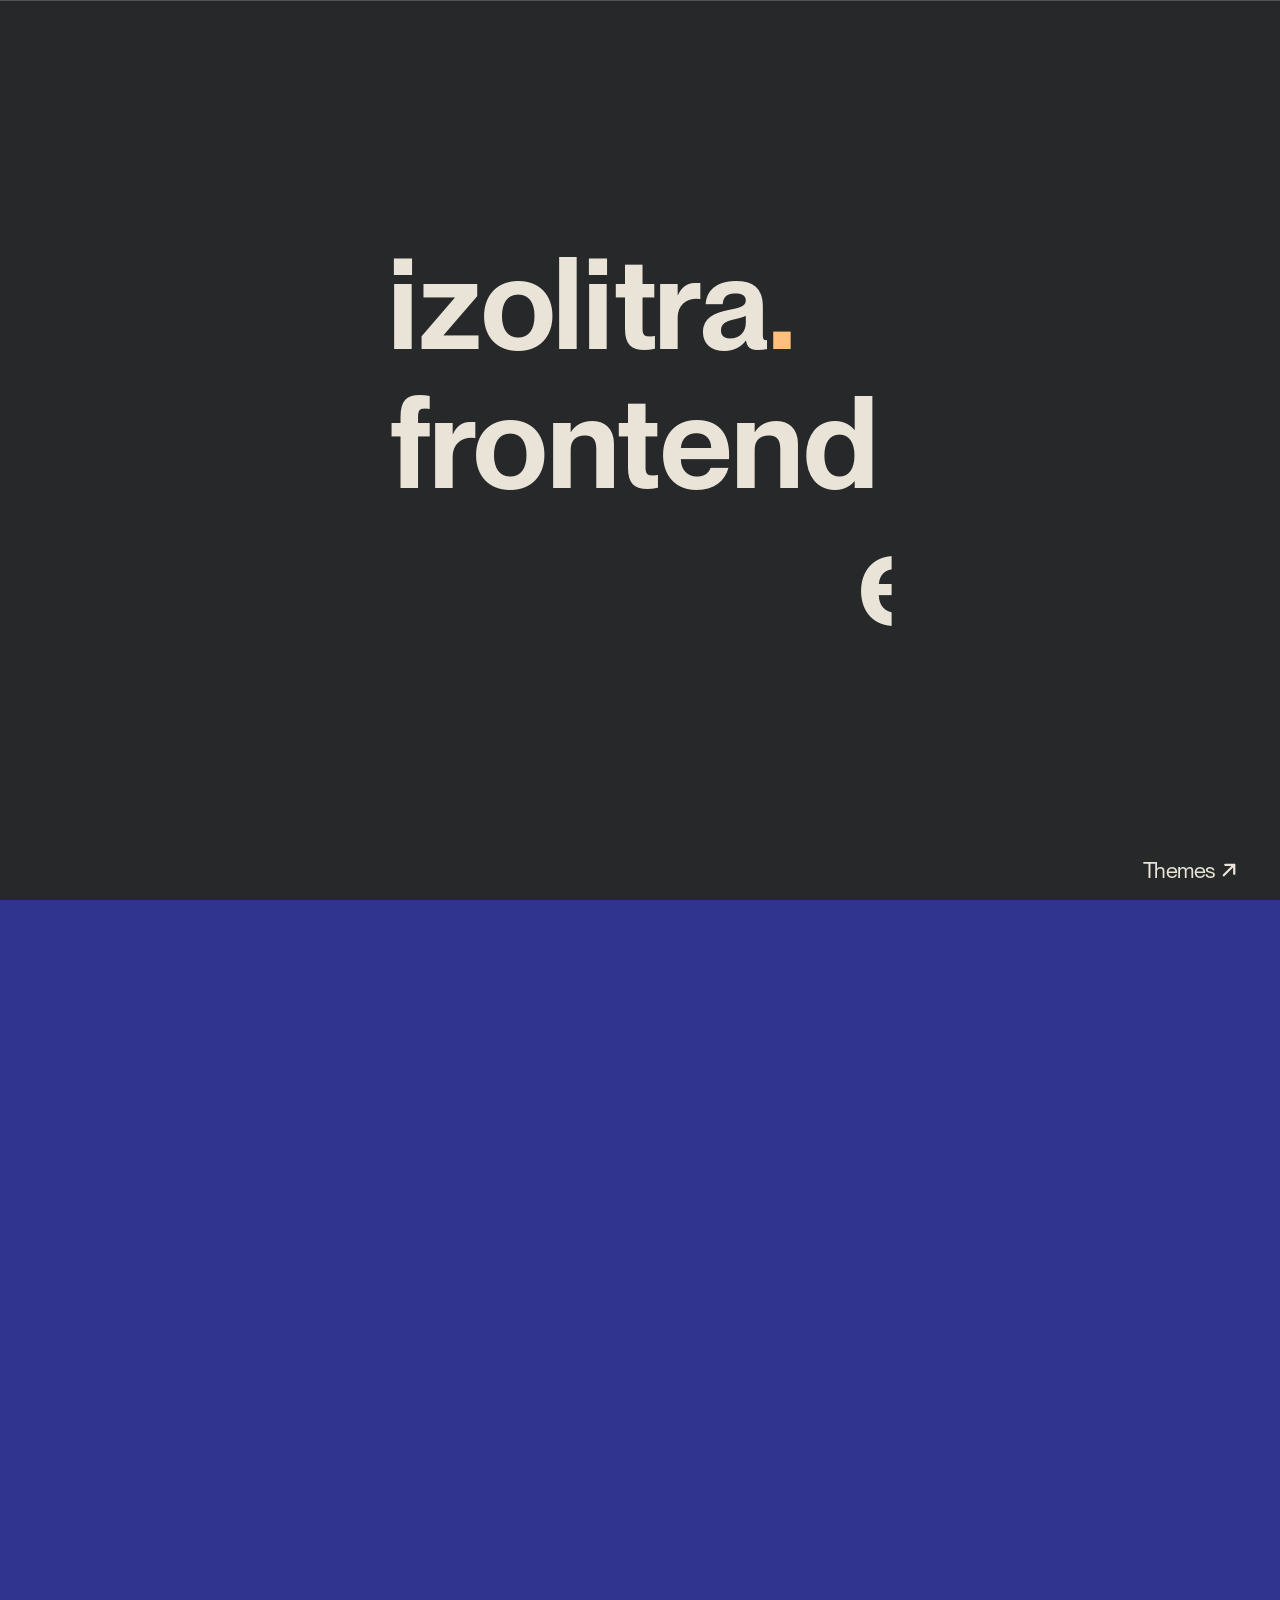
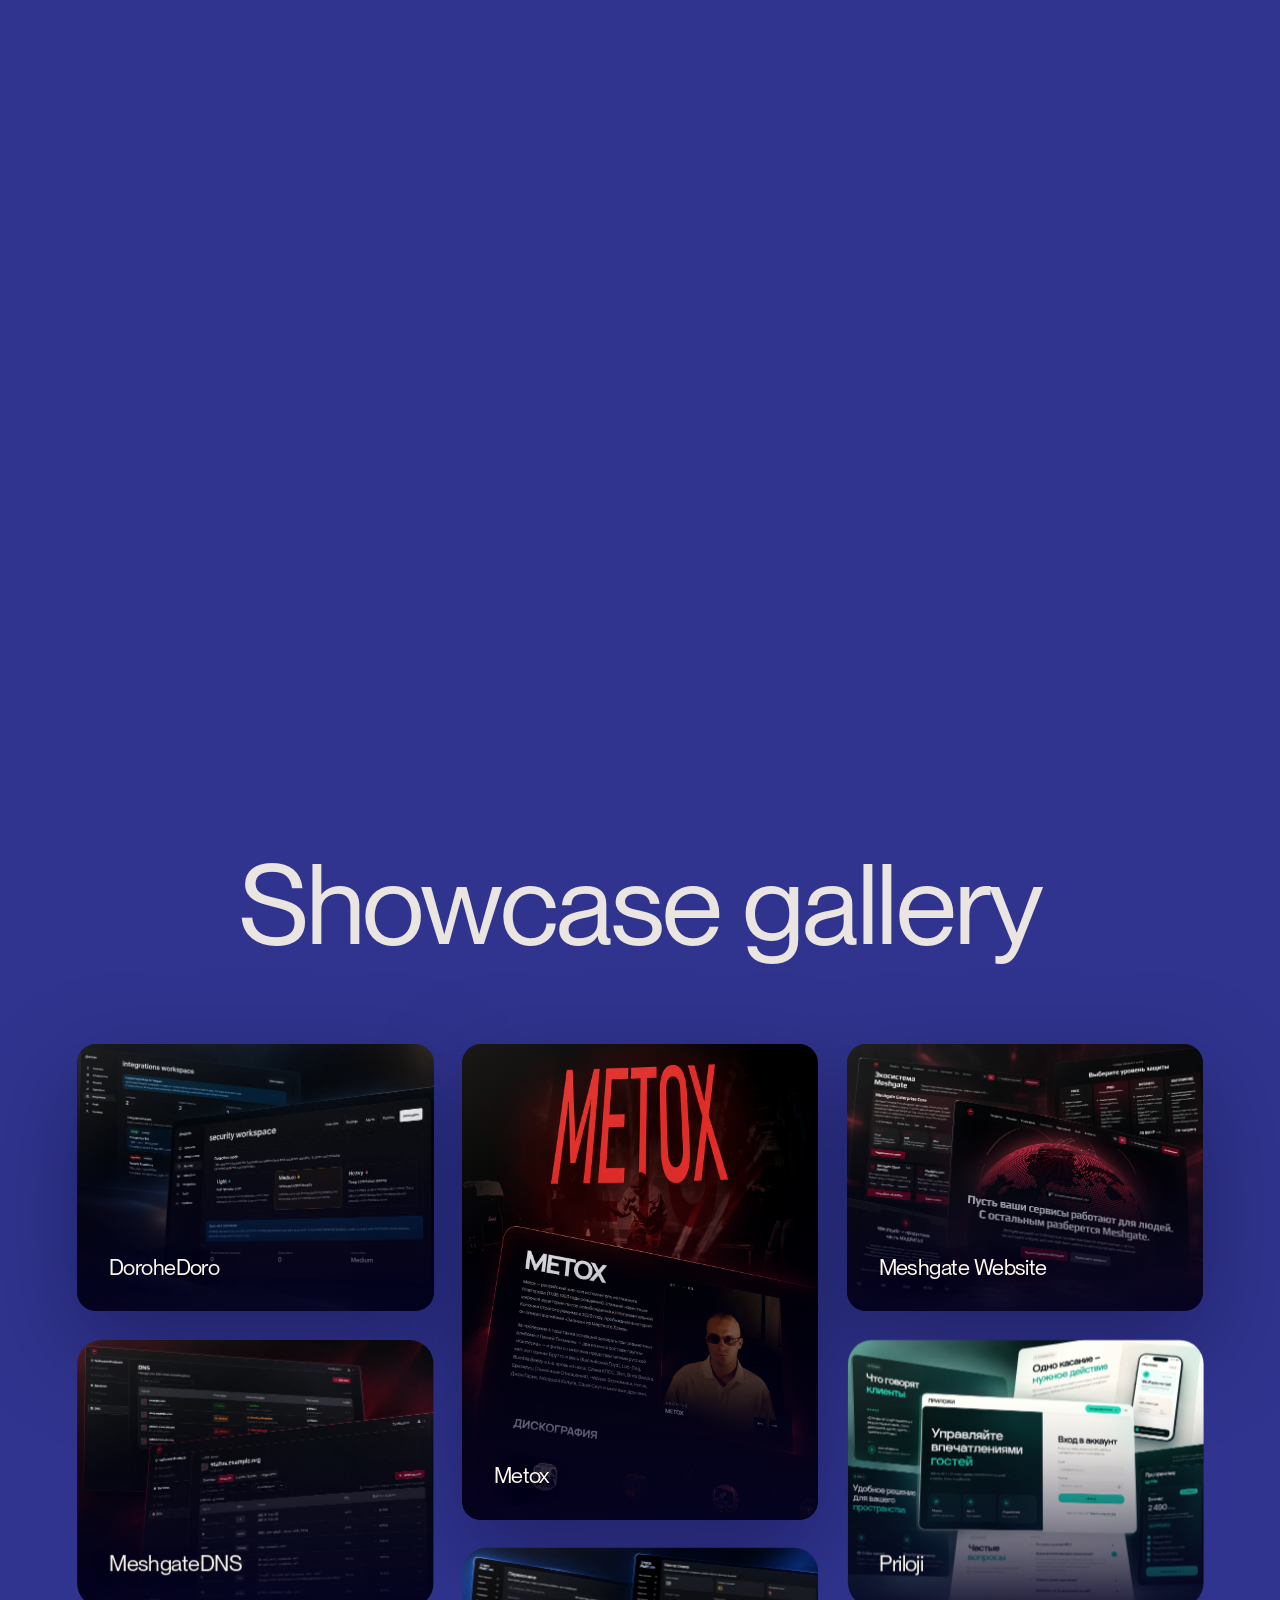
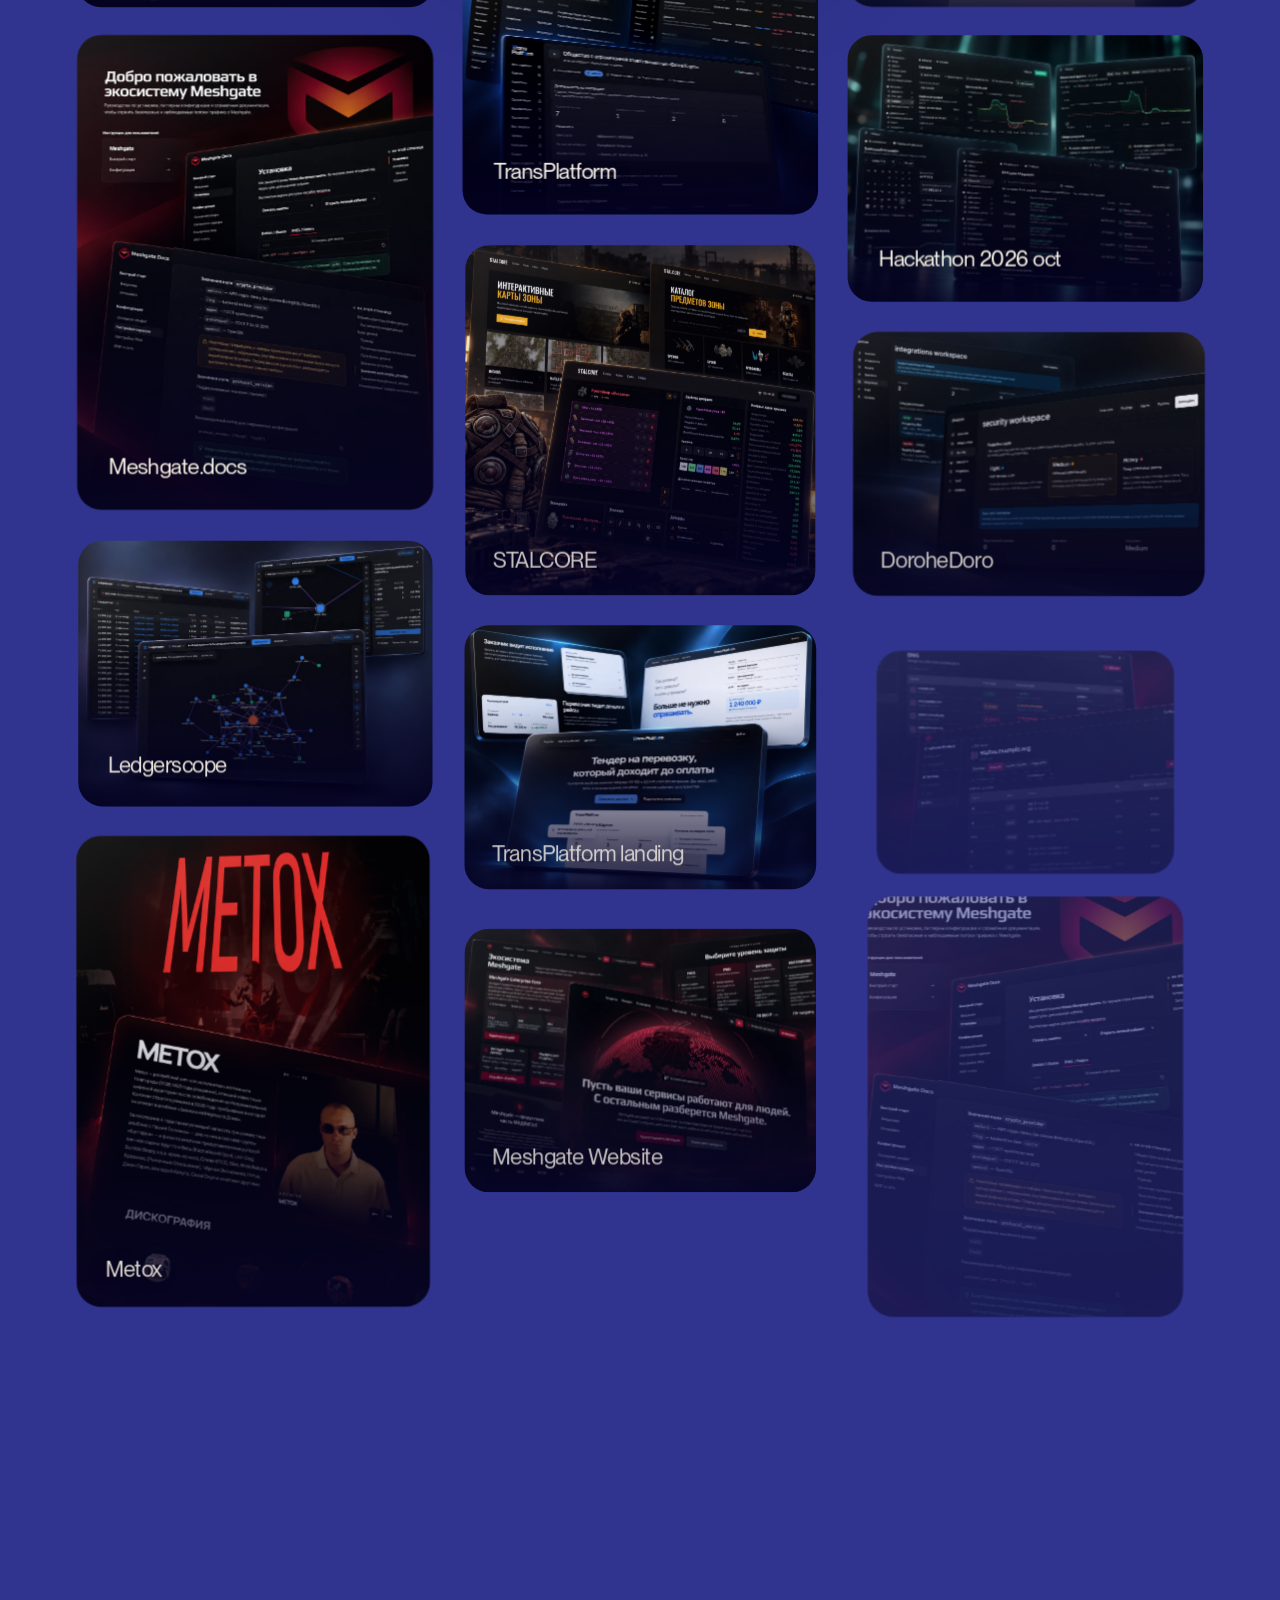
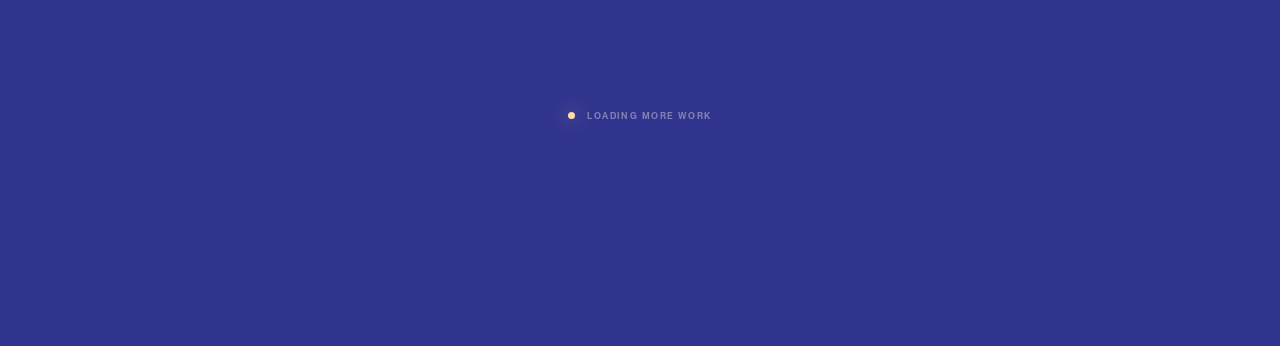
==== commit 6d9fce6d: "Update portfolio" ====
--- a/index.html
+++ b/index.html
@@ -1,4 +1,4 @@
-<!DOCTYPE html><html lang="en" data-theme="electric" class="ppneuemontreal_38986345-module__sjLx-G__variable playfair_display_5042e436-module__AAH8Pq__variable h-full bg-[var(--color-hero-background)] text-[var(--color-body-text)] antialiased [font-family:var(--font-pp-neue-montreal),Arial,sans-serif]"><head><meta charSet="utf-8"/><meta name="viewport" content="width=device-width, initial-scale=1, viewport-fit=cover"/><link rel="preload" href="/_next/static/media/35161b7740c25d33-s.p.0izitdbyxo4j2.woff2" as="font" crossorigin="" type="font/woff2"/><link rel="preload" href="/_next/static/media/70e3db2de7f94926-s.p.39pl-v7c3qrze.woff2" as="font" crossorigin="" type="font/woff2"/><link rel="preload" href="/_next/static/media/PPNeueMontreal_Regular-s.p.27e8_0-jh6uhl.otf" as="font" crossorigin="" type="font/otf"/><link rel="preload" href="/_next/static/media/PPNeueMontreal_Semibold-s.p.21-mvfyq346aq.otf" as="font" crossorigin="" type="font/otf"/><link rel="preload" as="image" href="/showcase/hack/banner.webp"/><link rel="preload" as="image" href="/showcase/Metox/banner.webp"/><link rel="preload" as="image" href="/showcase/meshgateLanding/banner.webp"/><link rel="stylesheet" href="/_next/static/chunks/1sdtx2ce8n2nx.css" data-precedence="next"/><link rel="stylesheet" href="/_next/static/chunks/1ohy17x77_qg0.css" data-precedence="next"/><link rel="preload" as="script" fetchPriority="low" href="/_next/static/chunks/0iq1i69206cyl.js"/><script src="/_next/static/chunks/27jktro2p5rq9.js" async=""></script><script src="/_next/static/chunks/082obv3v03b-9.js" async=""></script><script src="/_next/static/chunks/3peubv2924kx4.js" async=""></script><script src="/_next/static/chunks/turbopack-2lg1g6kbsfm0x.js" async=""></script><script src="/_next/static/chunks/14swyrvuf59wx.js" async=""></script><script src="/_next/static/chunks/2lkrqbzqxkae_.js" async=""></script><script src="/_next/static/chunks/14mrh2-p_w84d.js" async=""></script><script src="/_next/static/chunks/0xp8jhf7e_2b9.js" async=""></script><meta name="next-size-adjust" content=""/><title>izolitra</title><meta name="description" content="WebGL2 liquid wave portfolio"/><meta property="og:title" content="izolitra"/><meta property="og:description" content="WebGL2 liquid wave portfolio"/><meta property="og:site_name" content="izolitra"/><meta property="og:image" content="https://izolitra.github.io/opengraph.png"/><meta property="og:image:width" content="1731"/><meta property="og:image:height" content="909"/><meta property="og:image:alt" content="izolitra — Creative developer"/><meta property="og:type" content="website"/><meta name="twitter:card" content="summary_large_image"/><meta name="twitter:title" content="izolitra"/><meta name="twitter:description" content="WebGL2 liquid wave portfolio"/><meta name="twitter:image" content="https://izolitra.github.io/opengraph.png"/><link rel="icon" href="/favicon.ico?favicon.3dc3qcfn6zd1x.ico" sizes="48x48" type="image/x-icon"/><script>
+<!DOCTYPE html><html lang="en" data-theme="electric" class="ppneuemontreal_38986345-module__sjLx-G__variable playfair_display_5042e436-module__AAH8Pq__variable h-full bg-[var(--color-hero-background)] text-[var(--color-body-text)] antialiased [font-family:var(--font-pp-neue-montreal),Arial,sans-serif]"><head><meta charSet="utf-8"/><meta name="viewport" content="width=device-width, initial-scale=1, viewport-fit=cover"/><link rel="preload" href="/_next/static/media/35161b7740c25d33-s.p.0izitdbyxo4j2.woff2" as="font" crossorigin="" type="font/woff2"/><link rel="preload" href="/_next/static/media/70e3db2de7f94926-s.p.39pl-v7c3qrze.woff2" as="font" crossorigin="" type="font/woff2"/><link rel="preload" href="/_next/static/media/PPNeueMontreal_Regular-s.p.27e8_0-jh6uhl.otf" as="font" crossorigin="" type="font/otf"/><link rel="preload" href="/_next/static/media/PPNeueMontreal_Semibold-s.p.21-mvfyq346aq.otf" as="font" crossorigin="" type="font/otf"/><link rel="preload" as="image" href="/showcase/hack/banner.webp"/><link rel="preload" as="image" href="/showcase/Metox/banner.webp"/><link rel="preload" as="image" href="/showcase/meshgateLanding/banner.webp"/><link rel="stylesheet" href="/_next/static/chunks/1sdtx2ce8n2nx.css" data-precedence="next"/><link rel="stylesheet" href="/_next/static/chunks/1ohy17x77_qg0.css" data-precedence="next"/><link rel="preload" as="script" fetchPriority="low" href="/_next/static/chunks/0iq1i69206cyl.js"/><script src="/_next/static/chunks/27jktro2p5rq9.js" async=""></script><script src="/_next/static/chunks/082obv3v03b-9.js" async=""></script><script src="/_next/static/chunks/3peubv2924kx4.js" async=""></script><script src="/_next/static/chunks/turbopack-2lg1g6kbsfm0x.js" async=""></script><script src="/_next/static/chunks/14swyrvuf59wx.js" async=""></script><script src="/_next/static/chunks/2lkrqbzqxkae_.js" async=""></script><script src="/_next/static/chunks/14mrh2-p_w84d.js" async=""></script><script src="/_next/static/chunks/0tf4i9gity192.js" async=""></script><meta name="next-size-adjust" content=""/><title>izolitra</title><meta name="description" content="WebGL2 liquid wave portfolio"/><meta property="og:title" content="izolitra"/><meta property="og:description" content="WebGL2 liquid wave portfolio"/><meta property="og:site_name" content="izolitra"/><meta property="og:image" content="https://izolitra.github.io/opengraph.png"/><meta property="og:image:width" content="1731"/><meta property="og:image:height" content="909"/><meta property="og:image:alt" content="izolitra — Creative developer"/><meta property="og:type" content="website"/><meta name="twitter:card" content="summary_large_image"/><meta name="twitter:title" content="izolitra"/><meta name="twitter:description" content="WebGL2 liquid wave portfolio"/><meta name="twitter:image" content="https://izolitra.github.io/opengraph.png"/><link rel="icon" href="/favicon.ico?favicon.3dc3qcfn6zd1x.ico" sizes="48x48" type="image/x-icon"/><script>
   (() => {
     const themes = ["graphite", "obsidian", "ember", "radioactive", "lagoon", "electric"];
     let theme = "electric";
@@ -27,7 +27,7 @@
     accurateTrackBounce: true,
     trackLinks: true
   });
-</script><script src="/_next/static/chunks/0cz1d0mv5g_q7.js" noModule=""></script></head><body class="m-0 min-h-full overflow-x-hidden bg-[var(--color-page-background)]"><div hidden=""><!--$--><!--/$--></div><noscript><div><img src="https://mc.yandex.ru/watch/113701196" style="position:absolute;left:-9999px" alt=""/></div></noscript><!--$!--><template data-dgst="BAILOUT_TO_CLIENT_SIDE_RENDERING"></template><!--/$--><div class="pointer-events-none fixed inset-0 z-0 bg-[url(&#x27;/noise.svg&#x27;)] opacity-10 mix-blend-overlay" aria-hidden="true"></div><main class="relative z-0 "><div class="hero-transition-stage"><section id="top" class="hero relative block! overflow-hidden bg-[var(--color-hero-background)] p-0! min-h-svh"><div class="hero-intro-curtain pointer-events-none absolute inset-0 z-10 bg-[#26282a]" aria-hidden="true"><span class="absolute inset-x-0 top-0 h-px bg-white/20"></span><div class="hero-intro-subtitle pointer-events-none absolute top-0 left-0 flex w-max flex-col items-start gap-[2px] opacity-0 [font-family:var(--font-pp-neue-montreal)] font-semibold leading-[1.05] tracking-[-0.01em] text-[var(--color-foreground-90)]"><span class="hero-intro-word block w-max overflow-hidden last:pb-[0.12em]"><span class="hero-intro-word-text block">frontend</span></span><span class="hero-intro-word block w-max overflow-hidden last:pb-[0.12em]"><span class="hero-intro-word-text block">engineer</span></span></div></div><canvas id="liquid-gradient" class="pointer-events-none absolute inset-0 z-0 block h-full w-full max-[767px]:inset-auto max-[767px]:top-0 max-[767px]:left-1/2 max-[767px]:h-full max-[767px]:w-[max(100%,125svh)] max-[767px]:-translate-x-1/2" aria-hidden="true"></canvas><div aria-hidden="true" class="pointer-events-none absolute inset-x-0 bottom-0 z-[1] h-[clamp(140px,22vh,240px)]" style="background:linear-gradient(to bottom, transparent 0%, color-mix(in srgb, var(--color-page-background) 35%, transparent) 45%, var(--color-page-background) 100%)"></div><header class="theme-vt-header fixed inset-x-0 top-0 z-[100] flex items-start justify-between gap-4 pt-[max(clamp(24px,3.3vw,58px),calc(env(safe-area-inset-top)_+_10px))] pr-[max(clamp(22px,3.3vw,58px),calc(env(safe-area-inset-right)_+_10px))] pb-[clamp(24px,3.3vw,58px)] pl-[max(clamp(22px,3.3vw,58px),calc(env(safe-area-inset-left)_+_10px))] max-[640px]:pt-[max(18px,calc(env(safe-area-inset-top)_+_10px))] max-[640px]:pr-[max(18px,calc(env(safe-area-inset-right)_+_10px))] max-[640px]:pb-[18px] max-[640px]:pl-[max(18px,calc(env(safe-area-inset-left)_+_10px))] max-[420px]:pt-[max(14px,calc(env(safe-area-inset-top)_+_10px))] max-[420px]:pr-[max(14px,calc(env(safe-area-inset-right)_+_10px))] max-[420px]:pb-[14px] max-[420px]:pl-[max(14px,calc(env(safe-area-inset-left)_+_10px))]"><a aria-label="izolitra — back to top" class=" hero-header-logo relative z-[1] inline-flex items-start whitespace-nowrap  [font-family:var(--font-pp-neue-montreal)] text-[clamp(23px,1.9vw,29px)] max-[767px]:text-[25px] font-semibold leading-[1.05] tracking-[-0.01em] text-[var(--color-foreground-90)]  no-underline [-webkit-tap-highlight-color:transparent]  focus-visible:rounded-sm focus-visible:outline-2 focus-visible:outline-offset-[6px] focus-visible:outline-[var(--color-brand-focus)] " href="#top"><span aria-hidden="true" class="hero-header-logo-full inline-flex"><span>izolitra</span><span class="text-[var(--color-accent)]">.</span></span><span aria-hidden="true" class="hero-header-logo-letters pointer-events-none absolute inset-0 block opacity-0"><span class="hero-logo-word-mask absolute top-0 left-0 block h-[1.16em] w-max overflow-hidden"><span class="hero-logo-word block leading-[1.05]">izolitra</span></span><span class="hero-logo-dot absolute top-0 inline-block text-[var(--color-accent)]">.</span></span></a><nav aria-label="Navigation and contact" class="relative z-[1] ml-auto grid w-max grid-cols-[max-content] justify-items-end gap-y-[2px] text-right"><a href="https://t.me/izolitra" target="_blank" rel="noopener noreferrer" aria-label="Telegram: @izolitra" class=" hero-contact-link block w-max justify-self-end p-0 text-right  [font-family:var(--font-pp-neue-montreal)] text-[clamp(21px,1.7vw,26px)] max-[767px]:text-[23px] font-normal leading-[1.12] tracking-[-0.025em] text-[var(--color-foreground-90)]  transition-colors duration-300 hover:text-[var(--color-foreground)]  focus-visible:text-[var(--color-foreground)] focus-visible:outline-2 focus-visible:outline-offset-4 focus-visible:outline-[var(--color-accent)] "><span class="hero-contact-word relative inline-block">Telegram</span></a><div class="relative w-max justify-self-end"><span aria-hidden="true" class="pointer-events-none invisible absolute inset-y-0 right-[calc(100%+12px)] flex w-max items-center gap-1.5 whitespace-nowrap opacity-0 [font-family:var(--font-pp-neue-montreal)] text-[clamp(19px,1.5vw,23px)] font-normal leading-[1.12] tracking-[-0.025em] text-[var(--color-foreground-90)] max-[767px]:text-[21px]">Copied<svg aria-hidden="true" class="size-[18px] shrink-0 text-[#59d98e]" viewBox="0 0 24 24" fill="none"><path d="M4.5 12.5 9.5 17.5 19.5 6.5" stroke="currentColor" stroke-width="2.5" stroke-linecap="round" stroke-linejoin="round"></path></svg></span><button type="button" aria-label="Copy email yaroslavkurinnoy@mail.ru" class=" hero-contact-link block w-max cursor-pointer justify-self-end p-0 text-right  [font-family:var(--font-pp-neue-montreal)] text-[clamp(21px,1.7vw,26px)] max-[767px]:text-[23px] font-normal leading-[1.12] tracking-[-0.025em] text-[var(--color-foreground-90)]  transition-colors duration-300 hover:text-[var(--color-foreground)]  focus-visible:text-[var(--color-foreground)] focus-visible:outline-2 focus-visible:outline-offset-4 focus-visible:outline-[var(--color-accent)] "><span class="hero-contact-word relative inline-block">Email</span><span role="status" class="sr-only"></span></button></div><a aria-label="Me" class=" hero-contact-link block w-max cursor-pointer justify-self-end p-0 text-right  [font-family:var(--font-pp-neue-montreal)] text-[clamp(21px,1.7vw,26px)] max-[767px]:text-[23px] font-normal leading-[1.12] tracking-[-0.025em] text-[var(--color-foreground-90)]  transition-colors duration-300 hover:text-[var(--color-foreground)]  focus-visible:text-[var(--color-foreground)] focus-visible:outline-2 focus-visible:outline-offset-4 focus-visible:outline-[var(--color-accent)] " href="/me"><span class="inline-grid grid-cols-1 grid-rows-1 justify-items-end align-middle"><span aria-hidden="true" class="hero-contact-word relative col-start-1 row-start-1 inline-block" style="opacity:1;visibility:visible">Me</span><span aria-hidden="true" class="hero-contact-word relative col-start-1 row-start-1 inline-block" style="opacity:0;visibility:hidden">Home</span></span></a></nav><div class="theme-vt-panel pointer-events-none fixed right-[max(clamp(22px,3.3vw,58px),calc(env(safe-area-inset-right)_+_10px))] bottom-[max(clamp(12px,1.2vw,20px),calc(env(safe-area-inset-bottom)_+_8px))] z-[100] max-[640px]:right-[max(18px,calc(env(safe-area-inset-right)_+_10px))] max-[420px]:right-[max(14px,calc(env(safe-area-inset-right)_+_10px))]"><div class="pointer-events-auto relative w-max"><style>
+</script><script src="/_next/static/chunks/0cz1d0mv5g_q7.js" noModule=""></script></head><body class="m-0 min-h-full overflow-x-hidden bg-[var(--color-page-background)]"><div hidden=""><!--$--><!--/$--></div><noscript><div><img src="https://mc.yandex.ru/watch/113701196" style="position:absolute;left:-9999px" alt=""/></div></noscript><!--$!--><template data-dgst="BAILOUT_TO_CLIENT_SIDE_RENDERING"></template><!--/$--><div class="pointer-events-none fixed inset-0 z-0 bg-[url(&#x27;/noise.svg&#x27;)] opacity-10 mix-blend-overlay" aria-hidden="true"></div><main class="relative z-0 "><div class="hero-transition-stage"><section id="top" class="hero relative block! overflow-hidden bg-[var(--color-hero-background)] p-0! min-h-svh"><div class="hero-intro-curtain pointer-events-none absolute inset-0 z-10 bg-[#26282a]" aria-hidden="true"><span class="absolute inset-x-0 top-0 h-px bg-white/20"></span><div class="hero-intro-subtitle pointer-events-none absolute top-0 left-0 flex w-max flex-col items-start gap-[2px] opacity-0 [font-family:var(--font-pp-neue-montreal)] font-semibold leading-[1.05] tracking-[-0.01em] text-[var(--color-foreground-90)]"><span class="hero-intro-word block w-max overflow-hidden last:pb-[0.12em]"><span class="hero-intro-word-text block">frontend</span></span><span class="hero-intro-word block w-max overflow-hidden last:pb-[0.12em]"><span class="hero-intro-word-text block">engineer</span></span></div></div><canvas id="liquid-gradient" class="pointer-events-none absolute inset-0 z-0 block h-full w-full max-[767px]:inset-auto max-[767px]:top-0 max-[767px]:left-1/2 max-[767px]:h-full max-[767px]:w-[max(100%,125svh)] max-[767px]:-translate-x-1/2" aria-hidden="true"></canvas><div aria-hidden="true" class="pointer-events-none absolute inset-x-0 bottom-0 z-[1] h-[clamp(140px,22vh,240px)]" style="background:linear-gradient(to bottom, transparent 0%, color-mix(in srgb, var(--color-page-background) 35%, transparent) 45%, var(--color-page-background) 100%)"></div><header class="theme-vt-header fixed inset-x-0 top-0 z-[100] flex items-start justify-between gap-4 pt-[max(clamp(24px,3.3vw,58px),calc(env(safe-area-inset-top)_+_10px))] pr-[max(clamp(22px,3.3vw,58px),calc(env(safe-area-inset-right)_+_10px))] pb-[clamp(24px,3.3vw,58px)] pl-[max(clamp(22px,3.3vw,58px),calc(env(safe-area-inset-left)_+_10px))] max-[640px]:pt-[max(18px,calc(env(safe-area-inset-top)_+_10px))] max-[640px]:pr-[max(18px,calc(env(safe-area-inset-right)_+_10px))] max-[640px]:pb-[18px] max-[640px]:pl-[max(18px,calc(env(safe-area-inset-left)_+_10px))] max-[420px]:pt-[max(14px,calc(env(safe-area-inset-top)_+_10px))] max-[420px]:pr-[max(14px,calc(env(safe-area-inset-right)_+_10px))] max-[420px]:pb-[14px] max-[420px]:pl-[max(14px,calc(env(safe-area-inset-left)_+_10px))]"><a aria-label="izolitra — back to top" class=" hero-header-logo relative z-[1] inline-flex items-start whitespace-nowrap  [font-family:var(--font-pp-neue-montreal)] text-[clamp(23px,1.9vw,29px)] max-[767px]:text-[25px] font-semibold leading-[1.05] tracking-[-0.01em] text-[var(--color-foreground-90)]  no-underline [-webkit-tap-highlight-color:transparent]  focus-visible:rounded-sm focus-visible:outline-2 focus-visible:outline-offset-[6px] focus-visible:outline-[var(--color-brand-focus)] " href="#top"><span aria-hidden="true" class="hero-header-logo-full inline-flex"><span>izolitra</span><span class="text-[var(--color-accent)]">.</span></span><span aria-hidden="true" class="hero-header-logo-letters pointer-events-none absolute inset-0 block opacity-0"><span class="hero-logo-word-mask absolute top-0 left-0 block h-[1.16em] w-max overflow-hidden"><span class="hero-logo-word block leading-[1.05]">izolitra</span></span><span class="hero-logo-dot absolute top-0 inline-block text-[var(--color-accent)]">.</span></span></a><nav aria-label="Navigation and contact" class="relative z-[1] ml-auto grid w-max grid-cols-[max-content] justify-items-end gap-y-[2px] text-right"><a href="https://t.me/izolitra" target="_blank" rel="noopener noreferrer" aria-label="Telegram: @izolitra" class=" hero-contact-link block w-max justify-self-end p-0 text-right  [font-family:var(--font-pp-neue-montreal)] text-[clamp(21px,1.7vw,26px)] max-[767px]:text-[23px] font-normal leading-[1.12] tracking-[-0.025em] text-[var(--color-foreground-90)]  transition-colors duration-300 hover:text-[var(--color-foreground)]  focus-visible:text-[var(--color-foreground)] focus-visible:outline-2 focus-visible:outline-offset-4 focus-visible:outline-[var(--color-accent)] "><span class="hero-contact-word relative inline-block">Telegram</span></a><div class="relative w-max justify-self-end"><span aria-hidden="true" class="pointer-events-none invisible absolute inset-y-0 right-[calc(100%+12px)] flex w-max items-center gap-1.5 whitespace-nowrap opacity-0 [font-family:var(--font-pp-neue-montreal)] text-[clamp(19px,1.5vw,23px)] font-normal leading-[1.12] tracking-[-0.025em] text-[var(--color-foreground-90)] max-[767px]:text-[21px]">Copied<svg aria-hidden="true" class="size-[18px] shrink-0 text-[#59d98e]" viewBox="0 0 24 24" fill="none"><path d="M4.5 12.5 9.5 17.5 19.5 6.5" stroke="currentColor" stroke-width="2.5" stroke-linecap="round" stroke-linejoin="round"></path></svg></span><button type="button" aria-label="Copy email izolitra@gmail.com" class=" hero-contact-link block w-max cursor-pointer justify-self-end p-0 text-right  [font-family:var(--font-pp-neue-montreal)] text-[clamp(21px,1.7vw,26px)] max-[767px]:text-[23px] font-normal leading-[1.12] tracking-[-0.025em] text-[var(--color-foreground-90)]  transition-colors duration-300 hover:text-[var(--color-foreground)]  focus-visible:text-[var(--color-foreground)] focus-visible:outline-2 focus-visible:outline-offset-4 focus-visible:outline-[var(--color-accent)] "><span class="hero-contact-word relative inline-block">Email</span><span role="status" class="sr-only"></span></button></div><a aria-label="Me" class=" hero-contact-link block w-max cursor-pointer justify-self-end p-0 text-right  [font-family:var(--font-pp-neue-montreal)] text-[clamp(21px,1.7vw,26px)] max-[767px]:text-[23px] font-normal leading-[1.12] tracking-[-0.025em] text-[var(--color-foreground-90)]  transition-colors duration-300 hover:text-[var(--color-foreground)]  focus-visible:text-[var(--color-foreground)] focus-visible:outline-2 focus-visible:outline-offset-4 focus-visible:outline-[var(--color-accent)] " href="/me"><span class="inline-grid grid-cols-1 grid-rows-1 justify-items-end align-middle"><span aria-hidden="true" class="hero-contact-word relative col-start-1 row-start-1 inline-block" style="opacity:1;visibility:visible">Me</span><span aria-hidden="true" class="hero-contact-word relative col-start-1 row-start-1 inline-block" style="opacity:0;visibility:hidden">Home</span></span></a></nav><div class="theme-vt-panel pointer-events-none fixed right-[max(clamp(22px,3.3vw,58px),calc(env(safe-area-inset-right)_+_10px))] bottom-[max(clamp(12px,1.2vw,20px),calc(env(safe-area-inset-bottom)_+_8px))] z-[100] max-[640px]:right-[max(18px,calc(env(safe-area-inset-right)_+_10px))] max-[420px]:right-[max(14px,calc(env(safe-area-inset-right)_+_10px))]"><div class="pointer-events-auto relative w-max"><style>
         .theme-trigger-word::after { content: ""; position: absolute; right: 0; bottom: 0; left: 0; height: 1px; background: var(--color-accent); transform: scaleX(0); transform-origin: left center; transition: transform 300ms ease; pointer-events: none; }
         .theme-trigger[aria-expanded="true"] { color: var(--color-foreground); }
         .theme-trigger:hover .theme-trigger-word::after,
@@ -66,11 +66,11 @@
               .me-page .me-intro { text-shadow: 0 2px 24px rgb(var(--rgb-shadow) / 0.28), 0 0 44px rgb(var(--rgb-shadow) / 0.16); }
               .theme-trigger svg { filter: drop-shadow(0 0 12px rgb(var(--rgb-shadow) / 0.45)); }
             }
-          </style><div class="theme-vt-hero-copy pointer-events-none absolute inset-0 z-[2] h-svh w-full text-left hero-short:relative hero-short:inset-auto hero-short:flex hero-short:h-auto hero-short:min-h-svh hero-short:flex-col hero-short:px-[6%] hero-short:pt-[max(110px,calc(env(safe-area-inset-top)_+_96px))] hero-short:pb-12"><h1 class="absolute inset-0 m-0 font-bold leading-[0.96] select-none max-[640px]:text-center hero-short:relative hero-short:inset-auto hero-short:mt-5 hero-short:flex hero-short:w-full hero-short:flex-col hero-short:items-center"><span class="absolute top-[23%] left-[8.1%] block whitespace-nowrap text-[clamp(94px,17.25vw,253px)] font-semibold leading-[1.09] text-[var(--color-heading)] min-[641px]:max-[1023px]:text-[clamp(129px,17.25vw,184px)] max-[640px]:top-[31%] max-[640px]:left-1/2 max-[640px]:-translate-x-1/2 max-[640px]:text-[clamp(56px,19vw,114px)] hero-short:relative hero-short:top-auto hero-short:left-auto hero-short:translate-x-0 hero-short:text-[clamp(56px,18vw,110px)]"><span class="block">Creative</span></span><em class="absolute top-[47.5%] right-[5.1%] block whitespace-nowrap px-[0.08em] pb-[0.10em] text-[clamp(90px,16.1vw,242px)] font-semibold italic leading-[1.05] tracking-[-0.062em] text-[var(--color-accent)] [font-family:var(--font-playfair)] min-[641px]:max-[1023px]:text-[clamp(123px,16.1vw,173px)] max-[640px]:top-[calc(31%_+_21vw)] max-[640px]:right-auto max-[640px]:left-1/2 max-[640px]:-translate-x-1/2 max-[640px]:text-[clamp(72px,21vw,129px)] hero-short:relative hero-short:top-auto hero-short:right-auto hero-short:left-auto hero-short:mt-[-0.12em] hero-short:self-center hero-short:translate-x-0 hero-short:text-[clamp(58px,16vw,100px)]"><span class="block">developer.</span></em></h1><p class=" absolute bottom-[10%] left-[8.5%] z-20 m-0 max-w-[min(360px,82vw)]  [font-family:var(--font-pp-neue-montreal)] text-[clamp(23px,2vw,28px)] font-normal leading-[1.16] tracking-[-0.025em] text-[var(--color-foreground-90)] [text-wrap:balance]  max-[640px]:top-[calc(31%_+_48vw)] max-[640px]:bottom-auto max-[640px]:left-1/2 max-[640px]:w-[min(320px,82vw)] max-[640px]:-translate-x-1/2 max-[640px]:text-center max-[640px]:text-[clamp(23px,5.8vw,28px)] max-[640px]:leading-[1.2]  hero-short:relative hero-short:top-auto hero-short:bottom-auto hero-short:left-auto hero-short:mt-4 hero-short:w-[min(320px,82vw)] hero-short:self-center hero-short:translate-x-0 hero-short:text-center "><span class="hero-intro-description block">I build web applications from interfaces to integrations and deployment.</span></p><svg aria-hidden="true" class="hero-scroll-indicator absolute bottom-[max(24px,calc(env(safe-area-inset-bottom)_+_18px))] left-1/2 h-[38px] w-[24px] -translate-x-1/2 overflow-visible text-[var(--color-body-text)]" viewBox="0 0 24 38" fill="none"><path d="M4 5 12 13 20 5"></path><path d="M4 15 12 23 20 15"></path><path d="M4 25 12 33 20 25"></path></svg></div></section></div><div class="showcase-reveal-slot"><div class="showcase-reveal-surface"><div data-visible="false" class="showcase-blur-layer pointer-events-none absolute inset-0 z-[50]" aria-hidden="true"><div class="sticky top-0 h-dvh"></div></div><div class="sticky top-0 z-[100] -mb-px h-px"><header class="theme-vt-header absolute inset-x-0 top-0 z-[100] flex items-start justify-between gap-4 pt-[max(clamp(24px,3.3vw,58px),calc(env(safe-area-inset-top)_+_10px))] pr-[max(clamp(22px,3.3vw,58px),calc(env(safe-area-inset-right)_+_10px))] pb-[clamp(24px,3.3vw,58px)] pl-[max(clamp(22px,3.3vw,58px),calc(env(safe-area-inset-left)_+_10px))] opacity-0 invisible pointer-events-none max-[640px]:pt-[max(18px,calc(env(safe-area-inset-top)_+_10px))] max-[640px]:pr-[max(18px,calc(env(safe-area-inset-right)_+_10px))] max-[640px]:pb-[18px] max-[640px]:pl-[max(18px,calc(env(safe-area-inset-left)_+_10px))] max-[420px]:pt-[max(14px,calc(env(safe-area-inset-top)_+_10px))] max-[420px]:pr-[max(14px,calc(env(safe-area-inset-right)_+_10px))] max-[420px]:pb-[14px] max-[420px]:pl-[max(14px,calc(env(safe-area-inset-left)_+_10px))]"><a href="#top" aria-label="izolitra — back to top" class="hero-header-logo relative z-[1] inline-flex items-start whitespace-nowrap [font-family:var(--font-pp-neue-montreal)] text-[clamp(23px,1.9vw,29px)] font-semibold leading-[1.05] tracking-[-0.01em] text-[var(--color-foreground-90)] no-underline [-webkit-tap-highlight-color:transparent] focus-visible:rounded-sm focus-visible:outline-2 focus-visible:outline-offset-[6px] focus-visible:outline-[var(--color-brand-focus)] max-[767px]:text-[25px]"><span>izolitra</span><span class="text-[var(--color-accent)]">.</span></a><nav aria-label="Navigation and contact" class="relative z-[1] ml-auto grid w-max grid-cols-[max-content] justify-items-end gap-y-[2px] text-right"><a href="https://t.me/izolitra" target="_blank" rel="noopener noreferrer" aria-label="Telegram: @izolitra" class="hero-contact-link block w-max justify-self-end p-0 text-right [font-family:var(--font-pp-neue-montreal)] text-[clamp(21px,1.7vw,26px)] font-normal leading-[1.12] tracking-[-0.025em] text-[var(--color-foreground-90)] transition-colors duration-300 hover:text-[var(--color-foreground)] focus-visible:text-[var(--color-foreground)] focus-visible:outline-2 focus-visible:outline-offset-4 focus-visible:outline-[var(--color-accent)] max-[767px]:text-[23px]"><span class="hero-contact-word relative inline-block">Telegram</span></a><div class="relative w-max justify-self-end"><span aria-hidden="true" class="pointer-events-none invisible absolute inset-y-0 right-[calc(100%+12px)] flex w-max items-center gap-1.5 whitespace-nowrap opacity-0 [font-family:var(--font-pp-neue-montreal)] text-[clamp(19px,1.5vw,23px)] font-normal leading-[1.12] tracking-[-0.025em] text-[var(--color-foreground-90)] max-[767px]:text-[21px]">Copied<svg aria-hidden="true" class="size-[18px] shrink-0 text-[#59d98e]" viewBox="0 0 24 24" fill="none"><path d="M4.5 12.5 9.5 17.5 19.5 6.5" stroke="currentColor" stroke-width="2.5" stroke-linecap="round" stroke-linejoin="round"></path></svg></span><button type="button" aria-label="Copy email yaroslavkurinnoy@mail.ru" class="hero-contact-link block w-max cursor-pointer justify-self-end p-0 text-right [font-family:var(--font-pp-neue-montreal)] text-[clamp(21px,1.7vw,26px)] font-normal leading-[1.12] tracking-[-0.025em] text-[var(--color-foreground-90)] transition-colors duration-300 hover:text-[var(--color-foreground)] focus-visible:text-[var(--color-foreground)] focus-visible:outline-2 focus-visible:outline-offset-4 focus-visible:outline-[var(--color-accent)] max-[767px]:text-[23px]"><span class="hero-contact-word relative inline-block">Email</span><span role="status" class="sr-only"></span></button></div><a class="hero-contact-link block w-max cursor-pointer justify-self-end p-0 text-right [font-family:var(--font-pp-neue-montreal)] text-[clamp(21px,1.7vw,26px)] font-normal leading-[1.12] tracking-[-0.025em] text-[var(--color-foreground-90)] transition-colors duration-300 hover:text-[var(--color-foreground)] focus-visible:text-[var(--color-foreground)] focus-visible:outline-2 focus-visible:outline-offset-4 focus-visible:outline-[var(--color-accent)] max-[767px]:text-[23px]" href="/me"><span class="hero-contact-word relative inline-block">Me</span></a></nav><div class="theme-vt-panel pointer-events-none absolute top-0 right-[max(clamp(22px,3.3vw,58px),calc(env(safe-area-inset-right)_+_10px))] z-[2] flex h-dvh flex-col justify-end pb-[max(clamp(12px,1.2vw,20px),calc(env(safe-area-inset-bottom)_+_8px))] max-[640px]:right-[max(18px,calc(env(safe-area-inset-right)_+_10px))] max-[420px]:right-[max(14px,calc(env(safe-area-inset-right)_+_10px))]"><div class="pointer-events-auto relative w-max"><style>
+          </style><div class="theme-vt-hero-copy pointer-events-none absolute inset-0 z-[2] h-svh w-full text-left hero-short:relative hero-short:inset-auto hero-short:flex hero-short:h-auto hero-short:min-h-svh hero-short:flex-col hero-short:px-[6%] hero-short:pt-[max(110px,calc(env(safe-area-inset-top)_+_96px))] hero-short:pb-12"><h1 class="absolute inset-0 m-0 font-bold leading-[0.96] select-none max-[640px]:text-center hero-short:relative hero-short:inset-auto hero-short:mt-5 hero-short:flex hero-short:w-full hero-short:flex-col hero-short:items-center"><span class="absolute top-[23%] left-[8.1%] block whitespace-nowrap text-[clamp(94px,17.25vw,253px)] font-semibold leading-[1.09] text-[var(--color-heading)] min-[641px]:max-[1023px]:text-[clamp(129px,17.25vw,184px)] max-[640px]:top-[31%] max-[640px]:left-1/2 max-[640px]:-translate-x-1/2 max-[640px]:text-[clamp(56px,19vw,114px)] hero-short:relative hero-short:top-auto hero-short:left-auto hero-short:translate-x-0 hero-short:text-[clamp(56px,18vw,110px)]"><span class="block">Creative</span></span><em class="absolute top-[47.5%] right-[5.1%] block whitespace-nowrap px-[0.08em] pb-[0.10em] text-[clamp(90px,16.1vw,242px)] font-semibold italic leading-[1.05] tracking-[-0.062em] text-[var(--color-accent)] [font-family:var(--font-playfair)] min-[641px]:max-[1023px]:text-[clamp(123px,16.1vw,173px)] max-[640px]:top-[calc(31%_+_21vw)] max-[640px]:right-auto max-[640px]:left-1/2 max-[640px]:-translate-x-1/2 max-[640px]:text-[clamp(72px,21vw,129px)] hero-short:relative hero-short:top-auto hero-short:right-auto hero-short:left-auto hero-short:mt-[-0.12em] hero-short:self-center hero-short:translate-x-0 hero-short:text-[clamp(58px,16vw,100px)]"><span class="block">developer.</span></em></h1><p class=" absolute bottom-[10%] left-[8.5%] z-20 m-0 max-w-[min(360px,82vw)]  [font-family:var(--font-pp-neue-montreal)] text-[clamp(23px,2vw,28px)] font-normal leading-[1.16] tracking-[-0.025em] text-[var(--color-foreground-90)] [text-wrap:balance]  max-[640px]:top-[calc(31%_+_48vw)] max-[640px]:bottom-auto max-[640px]:left-1/2 max-[640px]:w-[min(320px,82vw)] max-[640px]:-translate-x-1/2 max-[640px]:text-center max-[640px]:text-[clamp(23px,5.8vw,28px)] max-[640px]:leading-[1.2]  hero-short:relative hero-short:top-auto hero-short:bottom-auto hero-short:left-auto hero-short:mt-4 hero-short:w-[min(320px,82vw)] hero-short:self-center hero-short:translate-x-0 hero-short:text-center "><span class="hero-intro-description block">I build web applications from interfaces to integrations and deployment.</span></p><svg aria-hidden="true" class="hero-scroll-indicator absolute bottom-[max(24px,calc(env(safe-area-inset-bottom)_+_18px))] left-1/2 h-[38px] w-[24px] -translate-x-1/2 overflow-visible text-[var(--color-body-text)]" viewBox="0 0 24 38" fill="none"><path d="M4 5 12 13 20 5"></path><path d="M4 15 12 23 20 15"></path><path d="M4 25 12 33 20 25"></path></svg></div></section></div><div class="showcase-reveal-slot"><div class="showcase-reveal-surface"><div data-visible="false" class="showcase-blur-layer pointer-events-none absolute inset-0 z-[50]" aria-hidden="true"><div class="sticky top-0 h-dvh"></div></div><div class="sticky top-0 z-[100] -mb-px h-px"><header class="theme-vt-header absolute inset-x-0 top-0 z-[100] flex items-start justify-between gap-4 pt-[max(clamp(24px,3.3vw,58px),calc(env(safe-area-inset-top)_+_10px))] pr-[max(clamp(22px,3.3vw,58px),calc(env(safe-area-inset-right)_+_10px))] pb-[clamp(24px,3.3vw,58px)] pl-[max(clamp(22px,3.3vw,58px),calc(env(safe-area-inset-left)_+_10px))] opacity-0 invisible pointer-events-none max-[640px]:pt-[max(18px,calc(env(safe-area-inset-top)_+_10px))] max-[640px]:pr-[max(18px,calc(env(safe-area-inset-right)_+_10px))] max-[640px]:pb-[18px] max-[640px]:pl-[max(18px,calc(env(safe-area-inset-left)_+_10px))] max-[420px]:pt-[max(14px,calc(env(safe-area-inset-top)_+_10px))] max-[420px]:pr-[max(14px,calc(env(safe-area-inset-right)_+_10px))] max-[420px]:pb-[14px] max-[420px]:pl-[max(14px,calc(env(safe-area-inset-left)_+_10px))]"><a href="#top" aria-label="izolitra — back to top" class="hero-header-logo relative z-[1] inline-flex items-start whitespace-nowrap [font-family:var(--font-pp-neue-montreal)] text-[clamp(23px,1.9vw,29px)] font-semibold leading-[1.05] tracking-[-0.01em] text-[var(--color-foreground-90)] no-underline [-webkit-tap-highlight-color:transparent] focus-visible:rounded-sm focus-visible:outline-2 focus-visible:outline-offset-[6px] focus-visible:outline-[var(--color-brand-focus)] max-[767px]:text-[25px]"><span>izolitra</span><span class="text-[var(--color-accent)]">.</span></a><nav aria-label="Navigation and contact" class="relative z-[1] ml-auto grid w-max grid-cols-[max-content] justify-items-end gap-y-[2px] text-right"><a href="https://t.me/izolitra" target="_blank" rel="noopener noreferrer" aria-label="Telegram: @izolitra" class="hero-contact-link block w-max justify-self-end p-0 text-right [font-family:var(--font-pp-neue-montreal)] text-[clamp(21px,1.7vw,26px)] font-normal leading-[1.12] tracking-[-0.025em] text-[var(--color-foreground-90)] transition-colors duration-300 hover:text-[var(--color-foreground)] focus-visible:text-[var(--color-foreground)] focus-visible:outline-2 focus-visible:outline-offset-4 focus-visible:outline-[var(--color-accent)] max-[767px]:text-[23px]"><span class="hero-contact-word relative inline-block">Telegram</span></a><div class="relative w-max justify-self-end"><span aria-hidden="true" class="pointer-events-none invisible absolute inset-y-0 right-[calc(100%+12px)] flex w-max items-center gap-1.5 whitespace-nowrap opacity-0 [font-family:var(--font-pp-neue-montreal)] text-[clamp(19px,1.5vw,23px)] font-normal leading-[1.12] tracking-[-0.025em] text-[var(--color-foreground-90)] max-[767px]:text-[21px]">Copied<svg aria-hidden="true" class="size-[18px] shrink-0 text-[#59d98e]" viewBox="0 0 24 24" fill="none"><path d="M4.5 12.5 9.5 17.5 19.5 6.5" stroke="currentColor" stroke-width="2.5" stroke-linecap="round" stroke-linejoin="round"></path></svg></span><button type="button" aria-label="Copy email izolitra@gmail.com" class="hero-contact-link block w-max cursor-pointer justify-self-end p-0 text-right [font-family:var(--font-pp-neue-montreal)] text-[clamp(21px,1.7vw,26px)] font-normal leading-[1.12] tracking-[-0.025em] text-[var(--color-foreground-90)] transition-colors duration-300 hover:text-[var(--color-foreground)] focus-visible:text-[var(--color-foreground)] focus-visible:outline-2 focus-visible:outline-offset-4 focus-visible:outline-[var(--color-accent)] max-[767px]:text-[23px]"><span class="hero-contact-word relative inline-block">Email</span><span role="status" class="sr-only"></span></button></div><a class="hero-contact-link block w-max cursor-pointer justify-self-end p-0 text-right [font-family:var(--font-pp-neue-montreal)] text-[clamp(21px,1.7vw,26px)] font-normal leading-[1.12] tracking-[-0.025em] text-[var(--color-foreground-90)] transition-colors duration-300 hover:text-[var(--color-foreground)] focus-visible:text-[var(--color-foreground)] focus-visible:outline-2 focus-visible:outline-offset-4 focus-visible:outline-[var(--color-accent)] max-[767px]:text-[23px]" href="/me"><span class="hero-contact-word relative inline-block">Me</span></a></nav><div class="theme-vt-panel pointer-events-none absolute top-0 right-[max(clamp(22px,3.3vw,58px),calc(env(safe-area-inset-right)_+_10px))] z-[2] flex h-dvh flex-col justify-end pb-[max(clamp(12px,1.2vw,20px),calc(env(safe-area-inset-bottom)_+_8px))] max-[640px]:right-[max(18px,calc(env(safe-area-inset-right)_+_10px))] max-[420px]:right-[max(14px,calc(env(safe-area-inset-right)_+_10px))]"><div class="pointer-events-auto relative w-max"><style>
         .theme-trigger-word::after { content: ""; position: absolute; right: 0; bottom: 0; left: 0; height: 1px; background: var(--color-accent); transform: scaleX(0); transform-origin: left center; transition: transform 300ms ease; pointer-events: none; }
         .theme-trigger[aria-expanded="true"] { color: var(--color-foreground); }
         .theme-trigger:hover .theme-trigger-word::after,
         .theme-trigger:focus-visible .theme-trigger-word::after,
         .theme-trigger[aria-expanded="true"] .theme-trigger-word::after { transform: scaleX(1); }
         @media (prefers-reduced-motion: reduce) { .theme-trigger-word::after { transition: none; } }
-      </style><aside id="_R_t9ivdb_" aria-label="Выбор цветовой темы" aria-hidden="true" style="opacity:0;visibility:hidden;transform:translate3d(0, 12px, 0)" class="absolute bottom-[calc(100%+8px)] left-1/2 -ml-[88px] max-[767px]:right-0 max-[767px]:left-auto max-[767px]:ml-0 flex max-h-[calc(100dvh-96px)] w-[176px] flex-col gap-2.5 overflow-y-auto rounded-[20px] bg-[var(--color-panel-dropdown-background)] px-3 py-3 shadow-[var(--shadow-panel)] overscroll-contain will-change-[transform,opacity] pointer-events-none"><button type="button" tabindex="-1" aria-label="Включить тему Yuzu" aria-pressed="false" title="Yuzu" class="group flex w-full cursor-pointer appearance-none items-center justify-between gap-1 whitespace-nowrap bg-transparent p-0 text-left text-[21px] font-normal leading-[1.3] tracking-[-0.04em] [font-family:Arial,Helvetica,sans-serif] transition-colors duration-200 hover:text-[var(--color-foreground-90)] focus-visible:rounded-sm focus-visible:outline-2 focus-visible:outline-offset-2 focus-visible:outline-[var(--color-accent-focus)] text-[var(--color-foreground-75)]"><span class="origin-left transition-transform duration-200 ease-out motion-safe:group-hover:scale-[1.04] motion-safe:group-focus-visible:scale-[1.04] motion-reduce:transition-none">Yuzu</span><span aria-hidden="true" class="pointer-events-none relative block size-[18px] shrink-0 rounded-full border border-[var(--color-border-subtle)] transition-transform duration-200 ease-out motion-safe:group-hover:scale-[1.04] motion-safe:group-focus-visible:scale-[1.04] motion-reduce:transition-none "><span class="absolute inset-px rounded-full [clip-path:circle(50%)]" style="background:var(--theme-swatch-graphite)"></span></span></button><button type="button" tabindex="-1" aria-label="Включить тему Onyx" aria-pressed="false" title="Onyx" class="group flex w-full cursor-pointer appearance-none items-center justify-between gap-1 whitespace-nowrap bg-transparent p-0 text-left text-[21px] font-normal leading-[1.3] tracking-[-0.04em] [font-family:Arial,Helvetica,sans-serif] transition-colors duration-200 hover:text-[var(--color-foreground-90)] focus-visible:rounded-sm focus-visible:outline-2 focus-visible:outline-offset-2 focus-visible:outline-[var(--color-accent-focus)] text-[var(--color-foreground-75)]"><span class="origin-left transition-transform duration-200 ease-out motion-safe:group-hover:scale-[1.04] motion-safe:group-focus-visible:scale-[1.04] motion-reduce:transition-none">Onyx</span><span aria-hidden="true" class="pointer-events-none relative block size-[18px] shrink-0 rounded-full border border-[var(--color-border-subtle)] transition-transform duration-200 ease-out motion-safe:group-hover:scale-[1.04] motion-safe:group-focus-visible:scale-[1.04] motion-reduce:transition-none "><span class="absolute inset-px rounded-full [clip-path:circle(50%)]" style="background:var(--theme-swatch-obsidian)"></span></span></button><button type="button" tabindex="-1" aria-label="Включить тему Crimson" aria-pressed="false" title="Crimson" class="group flex w-full cursor-pointer appearance-none items-center justify-between gap-1 whitespace-nowrap bg-transparent p-0 text-left text-[21px] font-normal leading-[1.3] tracking-[-0.04em] [font-family:Arial,Helvetica,sans-serif] transition-colors duration-200 hover:text-[var(--color-foreground-90)] focus-visible:rounded-sm focus-visible:outline-2 focus-visible:outline-offset-2 focus-visible:outline-[var(--color-accent-focus)] text-[var(--color-foreground-75)]"><span class="origin-left transition-transform duration-200 ease-out motion-safe:group-hover:scale-[1.04] motion-safe:group-focus-visible:scale-[1.04] motion-reduce:transition-none">Crimson</span><span aria-hidden="true" class="pointer-events-none relative block size-[18px] shrink-0 rounded-full border border-[var(--color-border-subtle)] transition-transform duration-200 ease-out motion-safe:group-hover:scale-[1.04] motion-safe:group-focus-visible:scale-[1.04] motion-reduce:transition-none "><span class="absolute inset-px rounded-full [clip-path:circle(50%)]" style="background:var(--theme-swatch-ember)"></span></span></button><button type="button" tabindex="-1" aria-label="Включить тему Neon" aria-pressed="false" title="Neon" class="group flex w-full cursor-pointer appearance-none items-center justify-between gap-1 whitespace-nowrap bg-transparent p-0 text-left text-[21px] font-normal leading-[1.3] tracking-[-0.04em] [font-family:Arial,Helvetica,sans-serif] transition-colors duration-200 hover:text-[var(--color-foreground-90)] focus-visible:rounded-sm focus-visible:outline-2 focus-visible:outline-offset-2 focus-visible:outline-[var(--color-accent-focus)] text-[var(--color-foreground-75)]"><span class="origin-left transition-transform duration-200 ease-out motion-safe:group-hover:scale-[1.04] motion-safe:group-focus-visible:scale-[1.04] motion-reduce:transition-none">Neon</span><span aria-hidden="true" class="pointer-events-none relative block size-[18px] shrink-0 rounded-full border border-[var(--color-border-subtle)] transition-transform duration-200 ease-out motion-safe:group-hover:scale-[1.04] motion-safe:group-focus-visible:scale-[1.04] motion-reduce:transition-none "><span class="absolute inset-px rounded-full [clip-path:circle(50%)]" style="background:var(--theme-swatch-radioactive)"></span></span></button><button type="button" tabindex="-1" aria-label="Включить тему Aqua" aria-pressed="false" title="Aqua" class="group flex w-full cursor-pointer appearance-none items-center justify-between gap-1 whitespace-nowrap bg-transparent p-0 text-left text-[21px] font-normal leading-[1.3] tracking-[-0.04em] [font-family:Arial,Helvetica,sans-serif] transition-colors duration-200 hover:text-[var(--color-foreground-90)] focus-visible:rounded-sm focus-visible:outline-2 focus-visible:outline-offset-2 focus-visible:outline-[var(--color-accent-focus)] text-[var(--color-foreground-75)]"><span class="origin-left transition-transform duration-200 ease-out motion-safe:group-hover:scale-[1.04] motion-safe:group-focus-visible:scale-[1.04] motion-reduce:transition-none">Aqua</span><span aria-hidden="true" class="pointer-events-none relative block size-[18px] shrink-0 rounded-full border border-[var(--color-border-subtle)] transition-transform duration-200 ease-out motion-safe:group-hover:scale-[1.04] motion-safe:group-focus-visible:scale-[1.04] motion-reduce:transition-none "><span class="absolute inset-px rounded-full [clip-path:circle(50%)]" style="background:var(--theme-swatch-lagoon)"></span></span></button><button type="button" tabindex="-1" aria-label="Включить тему Volt" aria-pressed="true" title="Volt" class="group flex w-full cursor-pointer appearance-none items-center justify-between gap-1 whitespace-nowrap bg-transparent p-0 text-left text-[21px] font-normal leading-[1.3] tracking-[-0.04em] [font-family:Arial,Helvetica,sans-serif] transition-colors duration-200 hover:text-[var(--color-foreground-90)] focus-visible:rounded-sm focus-visible:outline-2 focus-visible:outline-offset-2 focus-visible:outline-[var(--color-accent-focus)] text-[var(--color-foreground-90)]"><span class="origin-left transition-transform duration-200 ease-out motion-safe:group-hover:scale-[1.04] motion-safe:group-focus-visible:scale-[1.04] motion-reduce:transition-none">Volt</span><span aria-hidden="true" class="pointer-events-none relative block size-[18px] shrink-0 rounded-full border border-[var(--color-border-subtle)] transition-transform duration-200 ease-out motion-safe:group-hover:scale-[1.04] motion-safe:group-focus-visible:scale-[1.04] motion-reduce:transition-none outline-2 outline-offset-2 outline-[var(--color-foreground-80)]"><span class="absolute inset-px rounded-full [clip-path:circle(50%)]" style="background:var(--theme-swatch-electric)"></span></span></button></aside><button type="button" aria-label="Выбрать цветовую тему" aria-expanded="false" aria-controls="_R_t9ivdb_" class=" theme-trigger relative inline-block cursor-pointer whitespace-nowrap p-0 text-right  [font-family:var(--font-pp-neue-montreal)] text-[clamp(21px,1.7vw,26px)] max-[767px]:text-[23px] font-normal leading-[1.12] tracking-[-0.025em] text-[var(--color-foreground-90)]  transition-colors duration-300 hover:text-[var(--color-foreground)]  focus-visible:text-[var(--color-foreground)] focus-visible:outline-2 focus-visible:outline-offset-4 focus-visible:outline-[var(--color-accent)] "><span class="theme-trigger-word relative inline-flex items-center gap-1">Themes<svg aria-hidden="true" focusable="false" class="size-[18px] shrink-0" viewBox="0 0 24 24" fill="none" stroke="currentColor" stroke-width="3" stroke-linecap="round" stroke-linejoin="round"><path d="M5 19 19 5M7 5h12v12"></path></svg></span></button></div></div></header></div><section id="showcase" class="theme-vt-showcase relative z-0 isolate w-full overflow-clip bg-[var(--color-page-background)] px-[clamp(24px,6vw,112px)] pt-[clamp(64px,8vw,128px)] pb-[120px] max-[1023px]:px-[clamp(20px,4vw,40px)] max-[1023px]:pt-[clamp(64px,9vw,92px)] max-[1023px]:pb-20 max-[640px]:px-3.5 max-[640px]:pt-14 max-[640px]:pb-16"><header class="relative z-[1] mx-auto mb-[clamp(42px,6vw,88px)] w-full max-w-[1380px] text-center max-[640px]:mb-9"><h2 class="m-0 [font-family:var(--font-pp-neue-montreal)] text-[clamp(64px,8.7vw,142px)] font-normal leading-[1.12] tracking-[-0.025em] text-[var(--color-foreground-90)] max-[640px]:text-[clamp(56px,14vw,76px)]"><span class="whitespace-nowrap">Showcase</span> <span class="inline-block whitespace-nowrap max-[640px]:block">gallery</span></h2></header><div class="relative z-[1] mx-auto flex w-full max-w-[1380px] flex-row items-start gap-[clamp(18px,2.2vw,34px)] max-[1023px]:gap-[clamp(16px,3vw,26px)] max-[640px]:flex-col max-[640px]:gap-4"><div class="flex w-0 min-w-0 flex-1 flex-col gap-[clamp(18px,2.2vw,34px)] max-[1023px]:gap-[clamp(16px,3vw,26px)] max-[640px]:w-full max-[640px]:flex-none max-[640px]:gap-4"><article class="group block w-full max-w-full cursor-pointer select-none focus-visible:outline-2 focus-visible:outline-offset-[6px] focus-visible:outline-[var(--color-accent-focus)] motion-reduce:translate-y-0! motion-reduce:rotate-0! motion-reduce:scale-100! motion-reduce:opacity-100!" data-showcase-card="true" data-showcase-index="0" data-side="left" role="button" tabindex="0" aria-label="Открыть галерею проекта «DoroheDoro»"><div class="transition-transform duration-300 ease-out group-hover:scale-[1.02] group-active:scale-[0.98] motion-reduce:transform-none motion-reduce:transition-none"><div data-showcase-media="true" class="relative isolate w-full min-w-0 overflow-hidden rounded-[clamp(14px,1.5vw,26px)] bg-[var(--color-media-background)] shadow-[var(--shadow-card)] [transform-origin:50%_100%] motion-reduce:transform-none! motion-reduce:[clip-path:none]! max-[640px]:rounded-[18px] aspect-[4/3]"><div aria-hidden="true" class="animate-pulse bg-[color-mix(in_srgb,var(--color-media-background)_82%,var(--color-foreground)_18%)] pointer-events-none absolute inset-0 z-0 rounded-[inherit] transition-opacity duration-500 opacity-100"></div><img alt="" draggable="false" loading="eager" decoding="async" data-nimg="fill" class="z-0 object-cover saturate-[0.82] contrast-[1.06] transition-[opacity,filter] duration-700 ease-[cubic-bezier(0.2,0.8,0.2,1)] group-hover:saturate-100 group-hover:contrast-[1.02] motion-reduce:transition-none opacity-0" style="position:absolute;height:100%;width:100%;left:0;top:0;right:0;bottom:0;color:transparent" src="/showcase/hack/banner.webp"/><div class="pointer-events-none absolute inset-0 z-[1] bg-[image:var(--gradient-card-highlight)]"></div><div class="pointer-events-none absolute inset-0 z-[1] bg-[image:var(--gradient-card-shade)]"></div><div data-showcase-content="true" class="pointer-events-none absolute inset-x-0 bottom-0 z-[2] p-[clamp(20px,2.5vw,40px)] max-[1023px]:p-[clamp(18px,3vw,28px)] max-[640px]:p-5 motion-reduce:transform-none! motion-reduce:opacity-100!"><h3 class="m-0 max-w-[14ch] [font-family:var(--font-pp-neue-montreal)] text-[clamp(21px,1.7vw,26px)] font-normal leading-[1.12] tracking-[-0.025em] text-[var(--color-foreground)] [text-shadow:var(--shadow-card-title)] max-[767px]:text-[23px]">DoroheDoro</h3></div></div></div></article><article class="group block w-full max-w-full cursor-pointer select-none focus-visible:outline-2 focus-visible:outline-offset-[6px] focus-visible:outline-[var(--color-accent-focus)] motion-reduce:translate-y-0! motion-reduce:rotate-0! motion-reduce:scale-100! motion-reduce:opacity-100!" data-showcase-card="true" data-showcase-index="3" data-side="left" role="button" tabindex="0" aria-label="Открыть галерею проекта «MeshgateDNS»"><div class="transition-transform duration-300 ease-out group-hover:scale-[1.02] group-active:scale-[0.98] motion-reduce:transform-none motion-reduce:transition-none"><div data-showcase-media="true" class="relative isolate w-full min-w-0 overflow-hidden rounded-[clamp(14px,1.5vw,26px)] bg-[var(--color-media-background)] shadow-[var(--shadow-card)] [transform-origin:50%_100%] motion-reduce:transform-none! motion-reduce:[clip-path:none]! max-[640px]:rounded-[18px] aspect-[4/3]"><div aria-hidden="true" class="animate-pulse bg-[color-mix(in_srgb,var(--color-media-background)_82%,var(--color-foreground)_18%)] pointer-events-none absolute inset-0 z-0 rounded-[inherit] transition-opacity duration-500 opacity-100"></div><img alt="" draggable="false" loading="lazy" decoding="async" data-nimg="fill" class="z-0 object-cover saturate-[0.82] contrast-[1.06] transition-[opacity,filter] duration-700 ease-[cubic-bezier(0.2,0.8,0.2,1)] group-hover:saturate-100 group-hover:contrast-[1.02] motion-reduce:transition-none opacity-0" style="position:absolute;height:100%;width:100%;left:0;top:0;right:0;bottom:0;color:transparent" src="/showcase/MeshgateLK/banner.webp"/><div class="pointer-events-none absolute inset-0 z-[1] bg-[image:var(--gradient-card-highlight)]"></div><div class="pointer-events-none absolute inset-0 z-[1] bg-[image:var(--gradient-card-shade)]"></div><div data-showcase-content="true" class="pointer-events-none absolute inset-x-0 bottom-0 z-[2] p-[clamp(20px,2.5vw,40px)] max-[1023px]:p-[clamp(18px,3vw,28px)] max-[640px]:p-5 motion-reduce:transform-none! motion-reduce:opacity-100!"><h3 class="m-0 max-w-[14ch] [font-family:var(--font-pp-neue-montreal)] text-[clamp(21px,1.7vw,26px)] font-normal leading-[1.12] tracking-[-0.025em] text-[var(--color-foreground)] [text-shadow:var(--shadow-card-title)] max-[767px]:text-[23px]">MeshgateDNS</h3></div></div></div></article></div><div class="flex w-0 min-w-0 flex-1 flex-col gap-[clamp(18px,2.2vw,34px)] max-[1023px]:gap-[clamp(16px,3vw,26px)] max-[640px]:w-full max-[640px]:flex-none max-[640px]:gap-4"><article class="group block w-full max-w-full cursor-pointer select-none focus-visible:outline-2 focus-visible:outline-offset-[6px] focus-visible:outline-[var(--color-accent-focus)] motion-reduce:translate-y-0! motion-reduce:rotate-0! motion-reduce:scale-100! motion-reduce:opacity-100!" data-showcase-card="true" data-showcase-index="1" data-side="right" role="button" tabindex="0" aria-label="Открыть галерею проекта «Metox»"><div class="transition-transform duration-300 ease-out group-hover:scale-[1.02] group-active:scale-[0.98] motion-reduce:transform-none motion-reduce:transition-none"><div data-showcase-media="true" class="relative isolate w-full min-w-0 overflow-hidden rounded-[clamp(14px,1.5vw,26px)] bg-[var(--color-media-background)] shadow-[var(--shadow-card)] [transform-origin:50%_100%] motion-reduce:transform-none! motion-reduce:[clip-path:none]! max-[640px]:rounded-[18px] aspect-[3/4]"><div aria-hidden="true" class="animate-pulse bg-[color-mix(in_srgb,var(--color-media-background)_82%,var(--color-foreground)_18%)] pointer-events-none absolute inset-0 z-0 rounded-[inherit] transition-opacity duration-500 opacity-100"></div><img alt="" draggable="false" loading="eager" decoding="async" data-nimg="fill" class="z-0 object-cover saturate-[0.82] contrast-[1.06] transition-[opacity,filter] duration-700 ease-[cubic-bezier(0.2,0.8,0.2,1)] group-hover:saturate-100 group-hover:contrast-[1.02] motion-reduce:transition-none opacity-0" style="position:absolute;height:100%;width:100%;left:0;top:0;right:0;bottom:0;color:transparent" src="/showcase/Metox/banner.webp"/><div class="pointer-events-none absolute inset-0 z-[1] bg-[image:var(--gradient-card-highlight)]"></div><div class="pointer-events-none absolute inset-0 z-[1] bg-[image:var(--gradient-card-shade)]"></div><div data-showcase-content="true" class="pointer-events-none absolute inset-x-0 bottom-0 z-[2] p-[clamp(20px,2.5vw,40px)] max-[1023px]:p-[clamp(18px,3vw,28px)] max-[640px]:p-5 motion-reduce:transform-none! motion-reduce:opacity-100!"><h3 class="m-0 max-w-[14ch] [font-family:var(--font-pp-neue-montreal)] text-[clamp(21px,1.7vw,26px)] font-normal leading-[1.12] tracking-[-0.025em] text-[var(--color-foreground)] [text-shadow:var(--shadow-card-title)] max-[767px]:text-[23px]">Metox</h3></div></div></div></article><article class="group block w-full max-w-full cursor-pointer select-none focus-visible:outline-2 focus-visible:outline-offset-[6px] focus-visible:outline-[var(--color-accent-focus)] motion-reduce:translate-y-0! motion-reduce:rotate-0! motion-reduce:scale-100! motion-reduce:opacity-100!" data-showcase-card="true" data-showcase-index="4" data-side="right" role="button" tabindex="0" aria-label="Открыть галерею проекта «TransPlatform»"><div class="transition-transform duration-300 ease-out group-hover:scale-[1.02] group-active:scale-[0.98] motion-reduce:transform-none motion-reduce:transition-none"><div data-showcase-media="true" class="relative isolate w-full min-w-0 overflow-hidden rounded-[clamp(14px,1.5vw,26px)] bg-[var(--color-media-background)] shadow-[var(--shadow-card)] [transform-origin:50%_100%] motion-reduce:transform-none! motion-reduce:[clip-path:none]! max-[640px]:rounded-[18px] aspect-[4/3]"><div aria-hidden="true" class="animate-pulse bg-[color-mix(in_srgb,var(--color-media-background)_82%,var(--color-foreground)_18%)] pointer-events-none absolute inset-0 z-0 rounded-[inherit] transition-opacity duration-500 opacity-100"></div><img alt="" draggable="false" loading="lazy" decoding="async" data-nimg="fill" class="z-0 object-cover saturate-[0.82] contrast-[1.06] transition-[opacity,filter] duration-700 ease-[cubic-bezier(0.2,0.8,0.2,1)] group-hover:saturate-100 group-hover:contrast-[1.02] motion-reduce:transition-none opacity-0" style="position:absolute;height:100%;width:100%;left:0;top:0;right:0;bottom:0;color:transparent" src="/showcase/TransPlatform/banner.webp"/><div class="pointer-events-none absolute inset-0 z-[1] bg-[image:var(--gradient-card-highlight)]"></div><div class="pointer-events-none absolute inset-0 z-[1] bg-[image:var(--gradient-card-shade)]"></div><div data-showcase-content="true" class="pointer-events-none absolute inset-x-0 bottom-0 z-[2] p-[clamp(20px,2.5vw,40px)] max-[1023px]:p-[clamp(18px,3vw,28px)] max-[640px]:p-5 motion-reduce:transform-none! motion-reduce:opacity-100!"><h3 class="m-0 max-w-[14ch] [font-family:var(--font-pp-neue-montreal)] text-[clamp(21px,1.7vw,26px)] font-normal leading-[1.12] tracking-[-0.025em] text-[var(--color-foreground)] [text-shadow:var(--shadow-card-title)] max-[767px]:text-[23px]">TransPlatform</h3></div></div></div></article></div><div class="flex w-0 min-w-0 flex-1 flex-col gap-[clamp(18px,2.2vw,34px)] max-[1023px]:gap-[clamp(16px,3vw,26px)] max-[640px]:w-full max-[640px]:flex-none max-[640px]:gap-4"><article class="group block w-full max-w-full cursor-pointer select-none focus-visible:outline-2 focus-visible:outline-offset-[6px] focus-visible:outline-[var(--color-accent-focus)] motion-reduce:translate-y-0! motion-reduce:rotate-0! motion-reduce:scale-100! motion-reduce:opacity-100!" data-showcase-card="true" data-showcase-index="2" data-side="right" role="button" tabindex="0" aria-label="Открыть галерею проекта «Meshgate Website»"><div class="transition-transform duration-300 ease-out group-hover:scale-[1.02] group-active:scale-[0.98] motion-reduce:transform-none motion-reduce:transition-none"><div data-showcase-media="true" class="relative isolate w-full min-w-0 overflow-hidden rounded-[clamp(14px,1.5vw,26px)] bg-[var(--color-media-background)] shadow-[var(--shadow-card)] [transform-origin:50%_100%] motion-reduce:transform-none! motion-reduce:[clip-path:none]! max-[640px]:rounded-[18px] aspect-[4/3]"><div aria-hidden="true" class="animate-pulse bg-[color-mix(in_srgb,var(--color-media-background)_82%,var(--color-foreground)_18%)] pointer-events-none absolute inset-0 z-0 rounded-[inherit] transition-opacity duration-500 opacity-100"></div><img alt="" draggable="false" loading="eager" decoding="async" data-nimg="fill" class="z-0 object-cover saturate-[0.82] contrast-[1.06] transition-[opacity,filter] duration-700 ease-[cubic-bezier(0.2,0.8,0.2,1)] group-hover:saturate-100 group-hover:contrast-[1.02] motion-reduce:transition-none opacity-0" style="position:absolute;height:100%;width:100%;left:0;top:0;right:0;bottom:0;color:transparent" src="/showcase/meshgateLanding/banner.webp"/><div class="pointer-events-none absolute inset-0 z-[1] bg-[image:var(--gradient-card-highlight)]"></div><div class="pointer-events-none absolute inset-0 z-[1] bg-[image:var(--gradient-card-shade)]"></div><div data-showcase-content="true" class="pointer-events-none absolute inset-x-0 bottom-0 z-[2] p-[clamp(20px,2.5vw,40px)] max-[1023px]:p-[clamp(18px,3vw,28px)] max-[640px]:p-5 motion-reduce:transform-none! motion-reduce:opacity-100!"><h3 class="m-0 max-w-[14ch] [font-family:var(--font-pp-neue-montreal)] text-[clamp(21px,1.7vw,26px)] font-normal leading-[1.12] tracking-[-0.025em] text-[var(--color-foreground)] [text-shadow:var(--shadow-card-title)] max-[767px]:text-[23px]">Meshgate Website</h3></div></div></div></article><article class="group block w-full max-w-full cursor-pointer select-none focus-visible:outline-2 focus-visible:outline-offset-[6px] focus-visible:outline-[var(--color-accent-focus)] motion-reduce:translate-y-0! motion-reduce:rotate-0! motion-reduce:scale-100! motion-reduce:opacity-100!" data-showcase-card="true" data-showcase-index="5" data-side="right" role="button" tabindex="0" aria-label="Открыть галерею проекта «Priloji»"><div class="transition-transform duration-300 ease-out group-hover:scale-[1.02] group-active:scale-[0.98] motion-reduce:transform-none motion-reduce:transition-none"><div data-showcase-media="true" class="relative isolate w-full min-w-0 overflow-hidden rounded-[clamp(14px,1.5vw,26px)] bg-[var(--color-media-background)] shadow-[var(--shadow-card)] [transform-origin:50%_100%] motion-reduce:transform-none! motion-reduce:[clip-path:none]! max-[640px]:rounded-[18px] aspect-[4/3]"><div aria-hidden="true" class="animate-pulse bg-[color-mix(in_srgb,var(--color-media-background)_82%,var(--color-foreground)_18%)] pointer-events-none absolute inset-0 z-0 rounded-[inherit] transition-opacity duration-500 opacity-100"></div><img alt="" draggable="false" loading="lazy" decoding="async" data-nimg="fill" class="z-0 object-cover saturate-[0.82] contrast-[1.06] transition-[opacity,filter] duration-700 ease-[cubic-bezier(0.2,0.8,0.2,1)] group-hover:saturate-100 group-hover:contrast-[1.02] motion-reduce:transition-none opacity-0" style="position:absolute;height:100%;width:100%;left:0;top:0;right:0;bottom:0;color:transparent" src="/showcase/Приложи/banner.webp"/><div class="pointer-events-none absolute inset-0 z-[1] bg-[image:var(--gradient-card-highlight)]"></div><div class="pointer-events-none absolute inset-0 z-[1] bg-[image:var(--gradient-card-shade)]"></div><div data-showcase-content="true" class="pointer-events-none absolute inset-x-0 bottom-0 z-[2] p-[clamp(20px,2.5vw,40px)] max-[1023px]:p-[clamp(18px,3vw,28px)] max-[640px]:p-5 motion-reduce:transform-none! motion-reduce:opacity-100!"><h3 class="m-0 max-w-[14ch] [font-family:var(--font-pp-neue-montreal)] text-[clamp(21px,1.7vw,26px)] font-normal leading-[1.12] tracking-[-0.025em] text-[var(--color-foreground)] [text-shadow:var(--shadow-card-title)] max-[767px]:text-[23px]">Priloji</h3></div></div></div></article></div></div><div class="relative z-[1] flex min-h-[220px] items-center justify-center gap-3 text-[9px] font-extrabold tracking-[0.16em] text-[var(--color-foreground-40)] uppercase max-[1023px]:text-xs max-[640px]:min-h-36 max-[640px]:text-sm" aria-live="polite"><span class="size-[7px] animate-pulse rounded-full bg-[var(--color-accent-focus)] shadow-[var(--shadow-loading-dot)]"></span>Loading more work</div></section></div></div></main><!--$--><!--/$--><script src="/_next/static/chunks/0iq1i69206cyl.js" id="_R_" async=""></script><script>(self.__next_f=self.__next_f||[]).push([0])</script><script>self.__next_f.push([1,"1:\"$Sreact.fragment\"\n2:I[65257,[\"/_next/static/chunks/14swyrvuf59wx.js\",\"/_next/static/chunks/2lkrqbzqxkae_.js\",\"/_next/static/chunks/14mrh2-p_w84d.js\"],\"ThemeFavicon\"]\n4:\"$Sreact.suspense\"\n5:I[96812,[\"/_next/static/chunks/14swyrvuf59wx.js\",\"/_next/static/chunks/2lkrqbzqxkae_.js\",\"/_next/static/chunks/14mrh2-p_w84d.js\"],\"YandexMetrikaPageViews\"]\n6:I[7482,[\"/_next/static/chunks/14swyrvuf59wx.js\",\"/_next/static/chunks/2lkrqbzqxkae_.js\",\"/_next/static/chunks/14mrh2-p_w84d.js\"],\"SmoothScroll\"]\n7:I[39756,[\"/_next/static/chunks/14swyrvuf59wx.js\",\"/_next/static/chunks/2lkrqbzqxkae_.js\",\"/_next/static/chunks/14mrh2-p_w84d.js\"],\"default\"]\n8:I[37457,[\"/_next/static/chunks/14swyrvuf59wx.js\",\"/_next/static/chunks/2lkrqbzqxkae_.js\",\"/_next/static/chunks/14mrh2-p_w84d.js\"],\"default\"]\n9:I[77107,[\"/_next/static/chunks/14swyrvuf59wx.js\",\"/_next/static/chunks/2lkrqbzqxkae_.js\",\"/_next/static/chunks/14mrh2-p_w84d.js\"],\"FloatingSiteCornerPanel\"]\na:I[69174,[\"/_next/static/chunks/14swyrvuf59wx.js\",\"/_next/static/chunks/2lkrqbzqxkae_.js\",\"/_next/static/chunks/14mrh2-p_w84d.js\",\"/_next/static/chunks/0xp8jhf7e_2b9.js\"],\"PortfolioRoute\"]\ne:I[68027,[\"/_next/static/chunks/14swyrvuf59wx.js\",\"/_next/static/chunks/2lkrqbzqxkae_.js\",\"/_next/static/chunks/14mrh2-p_w84d.js\"],\"default\",1]\n:HL[\"/_next/static/chunks/1sdtx2ce8n2nx.css\",\"style\"]\n:HL[\"/_next/static/chunks/1ohy17x77_qg0.css\",\"style\"]\n:HL[\"/_next/static/media/35161b7740c25d33-s.p.0izitdbyxo4j2.woff2\",\"font\",{\"crossOrigin\":\"\",\"type\":\"font/woff2\"}]\n:HL[\"/_next/static/media/70e3db2de7f94926-s.p.39pl-v7c3qrze.woff2\",\"font\",{\"crossOrigin\":\"\",\"type\":\"font/woff2\"}]\n:HL[\"/_next/static/media/PPNeueMontreal_Regular-s.p.27e8_0-jh6uhl.otf\",\"font\",{\"crossOrigin\":\"\",\"type\":\"font/otf\"}]\n:HL[\"/_next/static/media/PPNeueMontreal_Semibold-s.p.21-mvfyq346aq.otf\",\"font\",{\"crossOrigin\":\"\",\"type\":\"font/otf\"}]\n3:[\"$\",\"div\",null,{\"children\":[\"$\",\"img\",null,{\"src\":\"https://mc.yandex.ru/watch/113701196\",\"style\":{\"position\":\"absolute\",\"left\":\"-9999px\"},\"alt\":\"\"}]}]\n"])</script><script>self.__next_f.push([1,"0:{\"P\":null,\"c\":[\"\",\"\"],\"q\":\"\",\"i\":false,\"f\":[[[\"\",{\"children\":[\"(portfolio)\",{\"children\":[\"__PAGE__\",{}]}]},\"$undefined\",\"$undefined\",16],[[\"$\",\"$1\",\"c\",{\"children\":[[[\"$\",\"link\",\"0\",{\"rel\":\"stylesheet\",\"href\":\"/_next/static/chunks/1sdtx2ce8n2nx.css\",\"precedence\":\"next\",\"crossOrigin\":\"$undefined\",\"nonce\":\"$undefined\"}],[\"$\",\"script\",\"script-0\",{\"src\":\"/_next/static/chunks/14swyrvuf59wx.js\",\"async\":true,\"nonce\":\"$undefined\"}],[\"$\",\"script\",\"script-1\",{\"src\":\"/_next/static/chunks/2lkrqbzqxkae_.js\",\"async\":true,\"nonce\":\"$undefined\"}],[\"$\",\"script\",\"script-2\",{\"src\":\"/_next/static/chunks/14mrh2-p_w84d.js\",\"async\":true,\"nonce\":\"$undefined\"}]],[\"$\",\"html\",null,{\"lang\":\"en\",\"data-theme\":\"electric\",\"suppressHydrationWarning\":true,\"className\":\"ppneuemontreal_38986345-module__sjLx-G__variable playfair_display_5042e436-module__AAH8Pq__variable h-full bg-[var(--color-hero-background)] text-[var(--color-body-text)] antialiased [font-family:var(--font-pp-neue-montreal),Arial,sans-serif]\",\"children\":[[\"$\",\"head\",null,{\"children\":[[\"$\",\"script\",null,{\"dangerouslySetInnerHTML\":{\"__html\":\"\\n  (() =\u003e {\\n    const themes = [\\\"graphite\\\", \\\"obsidian\\\", \\\"ember\\\", \\\"radioactive\\\", \\\"lagoon\\\", \\\"electric\\\"];\\n    let theme = \\\"electric\\\";\\n\\n    try {\\n      const storedTheme = window.localStorage.getItem(\\\"portfolio-theme\\\");\\n      if (storedTheme \u0026\u0026 themes.includes(storedTheme)) theme = storedTheme;\\n    } catch {}\\n\\n    document.documentElement.dataset.theme = theme;\\n  })();\\n\"}}],[\"$\",\"script\",null,{\"id\":\"yandex-metrika\",\"dangerouslySetInnerHTML\":{\"__html\":\"\\n  (function(m,e,t,r,i,k,a){\\n    m[i]=m[i]||function(){(m[i].a=m[i].a||[]).push(arguments)};\\n    m[i].l=1*new Date();\\n    for (var j = 0; j \u003c document.scripts.length; j++) {\\n      if (document.scripts[j].src === r) return;\\n    }\\n    k=e.createElement(t),a=e.getElementsByTagName(t)[0],k.async=1,k.src=r,a.parentNode.insertBefore(k,a)\\n  })(window, document, 'script', 'https://mc.yandex.ru/metrika/tag.js?id=113701196', 'ym');\\n\\n  ym(113701196, 'init', {\\n    ssr: true,\\n    webvisor: true,\\n    clickmap: true,\\n    accurateTrackBounce: true,\\n    trackLinks: true\\n  });\\n\"}}]]}],[\"$\",\"body\",null,{\"className\":\"m-0 min-h-full overflow-x-hidden bg-[var(--color-page-background)]\",\"children\":[[\"$\",\"$L2\",null,{}],[\"$\",\"noscript\",null,{\"children\":\"$3\"}],[\"$\",\"$4\",null,{\"fallback\":null,\"children\":[\"$\",\"$L5\",null,{\"counterId\":113701196}]}],[\"$\",\"$L6\",null,{}],[\"$\",\"$L7\",null,{\"parallelRouterKey\":\"children\",\"error\":\"$undefined\",\"errorStyles\":\"$undefined\",\"errorScripts\":\"$undefined\",\"template\":[\"$\",\"$L8\",null,{}],\"templateStyles\":\"$undefined\",\"templateScripts\":\"$undefined\",\"notFound\":[[[\"$\",\"title\",null,{\"children\":\"404: This page could not be found.\"}],[\"$\",\"div\",null,{\"style\":{\"fontFamily\":\"system-ui,\\\"Segoe UI\\\",Roboto,Helvetica,Arial,sans-serif,\\\"Apple Color Emoji\\\",\\\"Segoe UI Emoji\\\"\",\"height\":\"100vh\",\"textAlign\":\"center\",\"display\":\"flex\",\"flexDirection\":\"column\",\"alignItems\":\"center\",\"justifyContent\":\"center\"},\"children\":[\"$\",\"div\",null,{\"children\":[[\"$\",\"style\",null,{\"dangerouslySetInnerHTML\":{\"__html\":\"body{color:#000;background:#fff;margin:0}.next-error-h1{border-right:1px solid rgba(0,0,0,.3)}@media (prefers-color-scheme:dark){body{color:#fff;background:#000}.next-error-h1{border-right:1px solid rgba(255,255,255,.3)}}\"}}],[\"$\",\"h1\",null,{\"className\":\"next-error-h1\",\"style\":{\"display\":\"inline-block\",\"margin\":\"0 20px 0 0\",\"padding\":\"0 23px 0 0\",\"fontSize\":24,\"fontWeight\":500,\"verticalAlign\":\"top\",\"lineHeight\":\"49px\"},\"children\":404}],[\"$\",\"div\",null,{\"style\":{\"display\":\"inline-block\"},\"children\":[\"$\",\"h2\",null,{\"style\":{\"fontSize\":14,\"fontWeight\":400,\"lineHeight\":\"49px\",\"margin\":0},\"children\":\"This page could not be found.\"}]}]]}]}]],[]],\"forbidden\":\"$undefined\",\"unauthorized\":\"$undefined\"}],[\"$\",\"$L9\",null,{}],false]}]]}]]}],{\"children\":[[\"$\",\"$1\",\"c\",{\"children\":[[[\"$\",\"link\",\"0\",{\"rel\":\"stylesheet\",\"href\":\"/_next/static/chunks/1ohy17x77_qg0.css\",\"precedence\":\"next\",\"crossOrigin\":\"$undefined\",\"nonce\":\"$undefined\"}],[\"$\",\"script\",\"script-0\",{\"src\":\"/_next/static/chunks/0xp8jhf7e_2b9.js\",\"async\":true,\"nonce\":\"$undefined\"}]],[[\"$\",\"$La\",null,{}],[\"$\",\"$L7\",null,{\"parallelRouterKey\":\"children\",\"error\":\"$undefined\",\"errorStyles\":\"$undefined\",\"errorScripts\":\"$undefined\",\"template\":[\"$\",\"$L8\",null,{}],\"templateStyles\":\"$undefined\",\"templateScripts\":\"$undefined\",\"notFound\":[[[\"$\",\"title\",null,{\"children\":\"404: This page could not be found.\"}],[\"$\",\"div\",null,{\"style\":\"$0:f:0:1:0:props:children:1:props:children:1:props:children:4:props:notFound:0:1:props:style\",\"children\":\"$Lb\"}]],[]],\"forbidden\":\"$undefined\",\"unauthorized\":\"$undefined\"}]]]}],{\"children\":[\"$Lc\",{},null,false,null]},null,false,null]},null,false,null],\"$Ld\",false]],\"m\":\"$undefined\",\"G\":[\"$e\",[\"$Lf\"]],\"S\":true,\"h\":null,\"s\":\"$undefined\",\"l\":\"$undefined\",\"p\":\"$undefined\",\"d\":\"$undefined\",\"b\":\"7rYzBiSSnbOmua3jTYSyE\"}\n"])</script><script>self.__next_f.push([1,"10:I[97367,[\"/_next/static/chunks/14swyrvuf59wx.js\",\"/_next/static/chunks/2lkrqbzqxkae_.js\",\"/_next/static/chunks/14mrh2-p_w84d.js\"],\"OutletBoundary\"]\n12:I[97367,[\"/_next/static/chunks/14swyrvuf59wx.js\",\"/_next/static/chunks/2lkrqbzqxkae_.js\",\"/_next/static/chunks/14mrh2-p_w84d.js\"],\"ViewportBoundary\"]\n14:I[97367,[\"/_next/static/chunks/14swyrvuf59wx.js\",\"/_next/static/chunks/2lkrqbzqxkae_.js\",\"/_next/static/chunks/14mrh2-p_w84d.js\"],\"MetadataBoundary\"]\nb:[\"$\",\"div\",null,{\"children\":[[\"$\",\"style\",null,{\"dangerouslySetInnerHTML\":{\"__html\":\"body{color:#000;background:#fff;margin:0}.next-error-h1{border-right:1px solid rgba(0,0,0,.3)}@media (prefers-color-scheme:dark){body{color:#fff;background:#000}.next-error-h1{border-right:1px solid rgba(255,255,255,.3)}}\"}}],[\"$\",\"h1\",null,{\"className\":\"next-error-h1\",\"style\":\"$0:f:0:1:0:props:children:1:props:children:1:props:children:4:props:notFound:0:1:props:children:props:children:1:props:style\",\"children\":404}],[\"$\",\"div\",null,{\"style\":\"$0:f:0:1:0:props:children:1:props:children:1:props:children:4:props:notFound:0:1:props:children:props:children:2:props:style\",\"children\":[\"$\",\"h2\",null,{\"style\":\"$0:f:0:1:0:props:children:1:props:children:1:props:children:4:props:notFound:0:1:props:children:props:children:2:props:children:props:style\",\"children\":\"This page could not be found.\"}]}]]}]\nc:[\"$\",\"$1\",\"c\",{\"children\":[null,null,[\"$\",\"$L10\",null,{\"children\":[\"$\",\"$4\",null,{\"name\":\"Next.MetadataOutlet\",\"children\":\"$@11\"}]}]]}]\nd:[\"$\",\"$1\",\"h\",{\"children\":[null,[\"$\",\"$L12\",null,{\"children\":\"$L13\"}],[\"$\",\"div\",null,{\"hidden\":true,\"children\":[\"$\",\"$L14\",null,{\"children\":[\"$\",\"$4\",null,{\"name\":\"Next.Metadata\",\"children\":\"$L15\"}]}]}],[\"$\",\"meta\",null,{\"name\":\"next-size-adjust\",\"content\":\"\"}]]}]\nf:[\"$\",\"link\",\"0\",{\"rel\":\"stylesheet\",\"href\":\"/_next/static/chunks/1sdtx2ce8n2nx.css\",\"precedence\":\"next\",\"crossOrigin\":\"$undefined\",\"nonce\":\"$undefined\"}]\n"])</script><script>self.__next_f.push([1,"13:[[\"$\",\"meta\",\"0\",{\"charSet\":\"utf-8\"}],[\"$\",\"meta\",\"1\",{\"name\":\"viewport\",\"content\":\"width=device-width, initial-scale=1, viewport-fit=cover\"}]]\n"])</script><script>self.__next_f.push([1,"16:I[27201,[\"/_next/static/chunks/14swyrvuf59wx.js\",\"/_next/static/chunks/2lkrqbzqxkae_.js\",\"/_next/static/chunks/14mrh2-p_w84d.js\"],\"IconMark\"]\n11:null\n15:[[\"$\",\"title\",\"0\",{\"children\":\"izolitra\"}],[\"$\",\"meta\",\"1\",{\"name\":\"description\",\"content\":\"WebGL2 liquid wave portfolio\"}],[\"$\",\"meta\",\"2\",{\"property\":\"og:title\",\"content\":\"izolitra\"}],[\"$\",\"meta\",\"3\",{\"property\":\"og:description\",\"content\":\"WebGL2 liquid wave portfolio\"}],[\"$\",\"meta\",\"4\",{\"property\":\"og:site_name\",\"content\":\"izolitra\"}],[\"$\",\"meta\",\"5\",{\"property\":\"og:image\",\"content\":\"https://izolitra.github.io/opengraph.png\"}],[\"$\",\"meta\",\"6\",{\"property\":\"og:image:width\",\"content\":\"1731\"}],[\"$\",\"meta\",\"7\",{\"property\":\"og:image:height\",\"content\":\"909\"}],[\"$\",\"meta\",\"8\",{\"property\":\"og:image:alt\",\"content\":\"izolitra — Creative developer\"}],[\"$\",\"meta\",\"9\",{\"property\":\"og:type\",\"content\":\"website\"}],[\"$\",\"meta\",\"10\",{\"name\":\"twitter:card\",\"content\":\"summary_large_image\"}],[\"$\",\"meta\",\"11\",{\"name\":\"twitter:title\",\"content\":\"izolitra\"}],[\"$\",\"meta\",\"12\",{\"name\":\"twitter:description\",\"content\":\"WebGL2 liquid wave portfolio\"}],[\"$\",\"meta\",\"13\",{\"name\":\"twitter:image\",\"content\":\"https://izolitra.github.io/opengraph.png\"}],[\"$\",\"link\",\"14\",{\"rel\":\"icon\",\"href\":\"/favicon.ico?favicon.3dc3qcfn6zd1x.ico\",\"sizes\":\"48x48\",\"type\":\"image/x-icon\"}],[\"$\",\"$L16\",\"15\",{}]]\n"])</script></body></html>+      </style><aside id="_R_t9ivdb_" aria-label="Выбор цветовой темы" aria-hidden="true" style="opacity:0;visibility:hidden;transform:translate3d(0, 12px, 0)" class="absolute bottom-[calc(100%+8px)] left-1/2 -ml-[88px] max-[767px]:right-0 max-[767px]:left-auto max-[767px]:ml-0 flex max-h-[calc(100dvh-96px)] w-[176px] flex-col gap-2.5 overflow-y-auto rounded-[20px] bg-[var(--color-panel-dropdown-background)] px-3 py-3 shadow-[var(--shadow-panel)] overscroll-contain will-change-[transform,opacity] pointer-events-none"><button type="button" tabindex="-1" aria-label="Включить тему Yuzu" aria-pressed="false" title="Yuzu" class="group flex w-full cursor-pointer appearance-none items-center justify-between gap-1 whitespace-nowrap bg-transparent p-0 text-left text-[21px] font-normal leading-[1.3] tracking-[-0.04em] [font-family:Arial,Helvetica,sans-serif] transition-colors duration-200 hover:text-[var(--color-foreground-90)] focus-visible:rounded-sm focus-visible:outline-2 focus-visible:outline-offset-2 focus-visible:outline-[var(--color-accent-focus)] text-[var(--color-foreground-75)]"><span class="origin-left transition-transform duration-200 ease-out motion-safe:group-hover:scale-[1.04] motion-safe:group-focus-visible:scale-[1.04] motion-reduce:transition-none">Yuzu</span><span aria-hidden="true" class="pointer-events-none relative block size-[18px] shrink-0 rounded-full border border-[var(--color-border-subtle)] transition-transform duration-200 ease-out motion-safe:group-hover:scale-[1.04] motion-safe:group-focus-visible:scale-[1.04] motion-reduce:transition-none "><span class="absolute inset-px rounded-full [clip-path:circle(50%)]" style="background:var(--theme-swatch-graphite)"></span></span></button><button type="button" tabindex="-1" aria-label="Включить тему Onyx" aria-pressed="false" title="Onyx" class="group flex w-full cursor-pointer appearance-none items-center justify-between gap-1 whitespace-nowrap bg-transparent p-0 text-left text-[21px] font-normal leading-[1.3] tracking-[-0.04em] [font-family:Arial,Helvetica,sans-serif] transition-colors duration-200 hover:text-[var(--color-foreground-90)] focus-visible:rounded-sm focus-visible:outline-2 focus-visible:outline-offset-2 focus-visible:outline-[var(--color-accent-focus)] text-[var(--color-foreground-75)]"><span class="origin-left transition-transform duration-200 ease-out motion-safe:group-hover:scale-[1.04] motion-safe:group-focus-visible:scale-[1.04] motion-reduce:transition-none">Onyx</span><span aria-hidden="true" class="pointer-events-none relative block size-[18px] shrink-0 rounded-full border border-[var(--color-border-subtle)] transition-transform duration-200 ease-out motion-safe:group-hover:scale-[1.04] motion-safe:group-focus-visible:scale-[1.04] motion-reduce:transition-none "><span class="absolute inset-px rounded-full [clip-path:circle(50%)]" style="background:var(--theme-swatch-obsidian)"></span></span></button><button type="button" tabindex="-1" aria-label="Включить тему Crimson" aria-pressed="false" title="Crimson" class="group flex w-full cursor-pointer appearance-none items-center justify-between gap-1 whitespace-nowrap bg-transparent p-0 text-left text-[21px] font-normal leading-[1.3] tracking-[-0.04em] [font-family:Arial,Helvetica,sans-serif] transition-colors duration-200 hover:text-[var(--color-foreground-90)] focus-visible:rounded-sm focus-visible:outline-2 focus-visible:outline-offset-2 focus-visible:outline-[var(--color-accent-focus)] text-[var(--color-foreground-75)]"><span class="origin-left transition-transform duration-200 ease-out motion-safe:group-hover:scale-[1.04] motion-safe:group-focus-visible:scale-[1.04] motion-reduce:transition-none">Crimson</span><span aria-hidden="true" class="pointer-events-none relative block size-[18px] shrink-0 rounded-full border border-[var(--color-border-subtle)] transition-transform duration-200 ease-out motion-safe:group-hover:scale-[1.04] motion-safe:group-focus-visible:scale-[1.04] motion-reduce:transition-none "><span class="absolute inset-px rounded-full [clip-path:circle(50%)]" style="background:var(--theme-swatch-ember)"></span></span></button><button type="button" tabindex="-1" aria-label="Включить тему Neon" aria-pressed="false" title="Neon" class="group flex w-full cursor-pointer appearance-none items-center justify-between gap-1 whitespace-nowrap bg-transparent p-0 text-left text-[21px] font-normal leading-[1.3] tracking-[-0.04em] [font-family:Arial,Helvetica,sans-serif] transition-colors duration-200 hover:text-[var(--color-foreground-90)] focus-visible:rounded-sm focus-visible:outline-2 focus-visible:outline-offset-2 focus-visible:outline-[var(--color-accent-focus)] text-[var(--color-foreground-75)]"><span class="origin-left transition-transform duration-200 ease-out motion-safe:group-hover:scale-[1.04] motion-safe:group-focus-visible:scale-[1.04] motion-reduce:transition-none">Neon</span><span aria-hidden="true" class="pointer-events-none relative block size-[18px] shrink-0 rounded-full border border-[var(--color-border-subtle)] transition-transform duration-200 ease-out motion-safe:group-hover:scale-[1.04] motion-safe:group-focus-visible:scale-[1.04] motion-reduce:transition-none "><span class="absolute inset-px rounded-full [clip-path:circle(50%)]" style="background:var(--theme-swatch-radioactive)"></span></span></button><button type="button" tabindex="-1" aria-label="Включить тему Aqua" aria-pressed="false" title="Aqua" class="group flex w-full cursor-pointer appearance-none items-center justify-between gap-1 whitespace-nowrap bg-transparent p-0 text-left text-[21px] font-normal leading-[1.3] tracking-[-0.04em] [font-family:Arial,Helvetica,sans-serif] transition-colors duration-200 hover:text-[var(--color-foreground-90)] focus-visible:rounded-sm focus-visible:outline-2 focus-visible:outline-offset-2 focus-visible:outline-[var(--color-accent-focus)] text-[var(--color-foreground-75)]"><span class="origin-left transition-transform duration-200 ease-out motion-safe:group-hover:scale-[1.04] motion-safe:group-focus-visible:scale-[1.04] motion-reduce:transition-none">Aqua</span><span aria-hidden="true" class="pointer-events-none relative block size-[18px] shrink-0 rounded-full border border-[var(--color-border-subtle)] transition-transform duration-200 ease-out motion-safe:group-hover:scale-[1.04] motion-safe:group-focus-visible:scale-[1.04] motion-reduce:transition-none "><span class="absolute inset-px rounded-full [clip-path:circle(50%)]" style="background:var(--theme-swatch-lagoon)"></span></span></button><button type="button" tabindex="-1" aria-label="Включить тему Volt" aria-pressed="true" title="Volt" class="group flex w-full cursor-pointer appearance-none items-center justify-between gap-1 whitespace-nowrap bg-transparent p-0 text-left text-[21px] font-normal leading-[1.3] tracking-[-0.04em] [font-family:Arial,Helvetica,sans-serif] transition-colors duration-200 hover:text-[var(--color-foreground-90)] focus-visible:rounded-sm focus-visible:outline-2 focus-visible:outline-offset-2 focus-visible:outline-[var(--color-accent-focus)] text-[var(--color-foreground-90)]"><span class="origin-left transition-transform duration-200 ease-out motion-safe:group-hover:scale-[1.04] motion-safe:group-focus-visible:scale-[1.04] motion-reduce:transition-none">Volt</span><span aria-hidden="true" class="pointer-events-none relative block size-[18px] shrink-0 rounded-full border border-[var(--color-border-subtle)] transition-transform duration-200 ease-out motion-safe:group-hover:scale-[1.04] motion-safe:group-focus-visible:scale-[1.04] motion-reduce:transition-none outline-2 outline-offset-2 outline-[var(--color-foreground-80)]"><span class="absolute inset-px rounded-full [clip-path:circle(50%)]" style="background:var(--theme-swatch-electric)"></span></span></button></aside><button type="button" aria-label="Выбрать цветовую тему" aria-expanded="false" aria-controls="_R_t9ivdb_" class=" theme-trigger relative inline-block cursor-pointer whitespace-nowrap p-0 text-right  [font-family:var(--font-pp-neue-montreal)] text-[clamp(21px,1.7vw,26px)] max-[767px]:text-[23px] font-normal leading-[1.12] tracking-[-0.025em] text-[var(--color-foreground-90)]  transition-colors duration-300 hover:text-[var(--color-foreground)]  focus-visible:text-[var(--color-foreground)] focus-visible:outline-2 focus-visible:outline-offset-4 focus-visible:outline-[var(--color-accent)] "><span class="theme-trigger-word relative inline-flex items-center gap-1">Themes<svg aria-hidden="true" focusable="false" class="size-[18px] shrink-0" viewBox="0 0 24 24" fill="none" stroke="currentColor" stroke-width="3" stroke-linecap="round" stroke-linejoin="round"><path d="M5 19 19 5M7 5h12v12"></path></svg></span></button></div></div></header></div><section id="showcase" class="theme-vt-showcase relative z-0 isolate w-full overflow-clip bg-[var(--color-page-background)] px-[clamp(24px,6vw,112px)] pt-[clamp(64px,8vw,128px)] pb-[120px] max-[1023px]:px-[clamp(20px,4vw,40px)] max-[1023px]:pt-[clamp(64px,9vw,92px)] max-[1023px]:pb-20 max-[640px]:px-3.5 max-[640px]:pt-14 max-[640px]:pb-16"><header class="relative z-[1] mx-auto mb-[clamp(42px,6vw,88px)] w-full max-w-[1380px] text-center max-[640px]:mb-9"><h2 class="m-0 [font-family:var(--font-pp-neue-montreal)] text-[clamp(64px,8.7vw,142px)] font-normal leading-[1.12] tracking-[-0.025em] text-[var(--color-foreground-90)] max-[640px]:text-[clamp(56px,14vw,76px)]"><span class="whitespace-nowrap">Showcase</span> <span class="inline-block whitespace-nowrap max-[640px]:block">gallery</span></h2></header><div class="relative z-[1] mx-auto flex w-full max-w-[1380px] flex-row items-start gap-[clamp(18px,2.2vw,34px)] max-[1023px]:gap-[clamp(16px,3vw,26px)] max-[640px]:flex-col max-[640px]:gap-4"><div class="flex w-0 min-w-0 flex-1 flex-col gap-[clamp(18px,2.2vw,34px)] max-[1023px]:gap-[clamp(16px,3vw,26px)] max-[640px]:w-full max-[640px]:flex-none max-[640px]:gap-4"><article class="group block w-full max-w-full cursor-pointer select-none focus-visible:outline-2 focus-visible:outline-offset-[6px] focus-visible:outline-[var(--color-accent-focus)] motion-reduce:translate-y-0! motion-reduce:rotate-0! motion-reduce:scale-100! motion-reduce:opacity-100!" data-showcase-card="true" data-showcase-index="0" data-side="left" role="button" tabindex="0" aria-label="Открыть галерею проекта «DoroheDoro»"><div class="transition-transform duration-300 ease-out group-hover:scale-[1.02] group-active:scale-[0.98] motion-reduce:transform-none motion-reduce:transition-none"><div data-showcase-media="true" class="relative isolate w-full min-w-0 overflow-hidden rounded-[clamp(14px,1.5vw,26px)] bg-[var(--color-media-background)] shadow-[var(--shadow-card)] [transform-origin:50%_100%] motion-reduce:transform-none! motion-reduce:[clip-path:none]! max-[640px]:rounded-[18px] aspect-[4/3]"><div aria-hidden="true" class="animate-pulse bg-[color-mix(in_srgb,var(--color-media-background)_82%,var(--color-foreground)_18%)] pointer-events-none absolute inset-0 z-0 rounded-[inherit] transition-opacity duration-500 opacity-100"></div><img alt="" draggable="false" loading="eager" decoding="async" data-nimg="fill" class="z-0 object-cover saturate-[0.82] contrast-[1.06] transition-[opacity,filter] duration-700 ease-[cubic-bezier(0.2,0.8,0.2,1)] group-hover:saturate-100 group-hover:contrast-[1.02] motion-reduce:transition-none opacity-0" style="position:absolute;height:100%;width:100%;left:0;top:0;right:0;bottom:0;color:transparent" src="/showcase/hack/banner.webp"/><div class="pointer-events-none absolute inset-0 z-[1] bg-[image:var(--gradient-card-highlight)]"></div><div class="pointer-events-none absolute inset-0 z-[1] bg-[image:var(--gradient-card-shade)]"></div><div data-showcase-content="true" class="pointer-events-none absolute inset-x-0 bottom-0 z-[2] p-[clamp(20px,2.5vw,40px)] max-[1023px]:p-[clamp(18px,3vw,28px)] max-[640px]:p-5 motion-reduce:transform-none! motion-reduce:opacity-100!"><h3 class="m-0 max-w-[14ch] [font-family:var(--font-pp-neue-montreal)] text-[clamp(21px,1.7vw,26px)] font-normal leading-[1.12] tracking-[-0.025em] text-[var(--color-foreground)] [text-shadow:var(--shadow-card-title)] max-[767px]:text-[23px]">DoroheDoro</h3></div></div></div></article><article class="group block w-full max-w-full cursor-pointer select-none focus-visible:outline-2 focus-visible:outline-offset-[6px] focus-visible:outline-[var(--color-accent-focus)] motion-reduce:translate-y-0! motion-reduce:rotate-0! motion-reduce:scale-100! motion-reduce:opacity-100!" data-showcase-card="true" data-showcase-index="3" data-side="left" role="button" tabindex="0" aria-label="Открыть галерею проекта «MeshgateDNS»"><div class="transition-transform duration-300 ease-out group-hover:scale-[1.02] group-active:scale-[0.98] motion-reduce:transform-none motion-reduce:transition-none"><div data-showcase-media="true" class="relative isolate w-full min-w-0 overflow-hidden rounded-[clamp(14px,1.5vw,26px)] bg-[var(--color-media-background)] shadow-[var(--shadow-card)] [transform-origin:50%_100%] motion-reduce:transform-none! motion-reduce:[clip-path:none]! max-[640px]:rounded-[18px] aspect-[4/3]"><div aria-hidden="true" class="animate-pulse bg-[color-mix(in_srgb,var(--color-media-background)_82%,var(--color-foreground)_18%)] pointer-events-none absolute inset-0 z-0 rounded-[inherit] transition-opacity duration-500 opacity-100"></div><img alt="" draggable="false" loading="lazy" decoding="async" data-nimg="fill" class="z-0 object-cover saturate-[0.82] contrast-[1.06] transition-[opacity,filter] duration-700 ease-[cubic-bezier(0.2,0.8,0.2,1)] group-hover:saturate-100 group-hover:contrast-[1.02] motion-reduce:transition-none opacity-0" style="position:absolute;height:100%;width:100%;left:0;top:0;right:0;bottom:0;color:transparent" src="/showcase/MeshgateLK/banner.webp"/><div class="pointer-events-none absolute inset-0 z-[1] bg-[image:var(--gradient-card-highlight)]"></div><div class="pointer-events-none absolute inset-0 z-[1] bg-[image:var(--gradient-card-shade)]"></div><div data-showcase-content="true" class="pointer-events-none absolute inset-x-0 bottom-0 z-[2] p-[clamp(20px,2.5vw,40px)] max-[1023px]:p-[clamp(18px,3vw,28px)] max-[640px]:p-5 motion-reduce:transform-none! motion-reduce:opacity-100!"><h3 class="m-0 max-w-[14ch] [font-family:var(--font-pp-neue-montreal)] text-[clamp(21px,1.7vw,26px)] font-normal leading-[1.12] tracking-[-0.025em] text-[var(--color-foreground)] [text-shadow:var(--shadow-card-title)] max-[767px]:text-[23px]">MeshgateDNS</h3></div></div></div></article></div><div class="flex w-0 min-w-0 flex-1 flex-col gap-[clamp(18px,2.2vw,34px)] max-[1023px]:gap-[clamp(16px,3vw,26px)] max-[640px]:w-full max-[640px]:flex-none max-[640px]:gap-4"><article class="group block w-full max-w-full cursor-pointer select-none focus-visible:outline-2 focus-visible:outline-offset-[6px] focus-visible:outline-[var(--color-accent-focus)] motion-reduce:translate-y-0! motion-reduce:rotate-0! motion-reduce:scale-100! motion-reduce:opacity-100!" data-showcase-card="true" data-showcase-index="1" data-side="right" role="button" tabindex="0" aria-label="Открыть галерею проекта «Metox»"><div class="transition-transform duration-300 ease-out group-hover:scale-[1.02] group-active:scale-[0.98] motion-reduce:transform-none motion-reduce:transition-none"><div data-showcase-media="true" class="relative isolate w-full min-w-0 overflow-hidden rounded-[clamp(14px,1.5vw,26px)] bg-[var(--color-media-background)] shadow-[var(--shadow-card)] [transform-origin:50%_100%] motion-reduce:transform-none! motion-reduce:[clip-path:none]! max-[640px]:rounded-[18px] aspect-[3/4]"><div aria-hidden="true" class="animate-pulse bg-[color-mix(in_srgb,var(--color-media-background)_82%,var(--color-foreground)_18%)] pointer-events-none absolute inset-0 z-0 rounded-[inherit] transition-opacity duration-500 opacity-100"></div><img alt="" draggable="false" loading="eager" decoding="async" data-nimg="fill" class="z-0 object-cover saturate-[0.82] contrast-[1.06] transition-[opacity,filter] duration-700 ease-[cubic-bezier(0.2,0.8,0.2,1)] group-hover:saturate-100 group-hover:contrast-[1.02] motion-reduce:transition-none opacity-0" style="position:absolute;height:100%;width:100%;left:0;top:0;right:0;bottom:0;color:transparent" src="/showcase/Metox/banner.webp"/><div class="pointer-events-none absolute inset-0 z-[1] bg-[image:var(--gradient-card-highlight)]"></div><div class="pointer-events-none absolute inset-0 z-[1] bg-[image:var(--gradient-card-shade)]"></div><div data-showcase-content="true" class="pointer-events-none absolute inset-x-0 bottom-0 z-[2] p-[clamp(20px,2.5vw,40px)] max-[1023px]:p-[clamp(18px,3vw,28px)] max-[640px]:p-5 motion-reduce:transform-none! motion-reduce:opacity-100!"><h3 class="m-0 max-w-[14ch] [font-family:var(--font-pp-neue-montreal)] text-[clamp(21px,1.7vw,26px)] font-normal leading-[1.12] tracking-[-0.025em] text-[var(--color-foreground)] [text-shadow:var(--shadow-card-title)] max-[767px]:text-[23px]">Metox</h3></div></div></div></article><article class="group block w-full max-w-full cursor-pointer select-none focus-visible:outline-2 focus-visible:outline-offset-[6px] focus-visible:outline-[var(--color-accent-focus)] motion-reduce:translate-y-0! motion-reduce:rotate-0! motion-reduce:scale-100! motion-reduce:opacity-100!" data-showcase-card="true" data-showcase-index="4" data-side="right" role="button" tabindex="0" aria-label="Открыть галерею проекта «TransPlatform»"><div class="transition-transform duration-300 ease-out group-hover:scale-[1.02] group-active:scale-[0.98] motion-reduce:transform-none motion-reduce:transition-none"><div data-showcase-media="true" class="relative isolate w-full min-w-0 overflow-hidden rounded-[clamp(14px,1.5vw,26px)] bg-[var(--color-media-background)] shadow-[var(--shadow-card)] [transform-origin:50%_100%] motion-reduce:transform-none! motion-reduce:[clip-path:none]! max-[640px]:rounded-[18px] aspect-[4/3]"><div aria-hidden="true" class="animate-pulse bg-[color-mix(in_srgb,var(--color-media-background)_82%,var(--color-foreground)_18%)] pointer-events-none absolute inset-0 z-0 rounded-[inherit] transition-opacity duration-500 opacity-100"></div><img alt="" draggable="false" loading="lazy" decoding="async" data-nimg="fill" class="z-0 object-cover saturate-[0.82] contrast-[1.06] transition-[opacity,filter] duration-700 ease-[cubic-bezier(0.2,0.8,0.2,1)] group-hover:saturate-100 group-hover:contrast-[1.02] motion-reduce:transition-none opacity-0" style="position:absolute;height:100%;width:100%;left:0;top:0;right:0;bottom:0;color:transparent" src="/showcase/TransPlatform/banner.webp"/><div class="pointer-events-none absolute inset-0 z-[1] bg-[image:var(--gradient-card-highlight)]"></div><div class="pointer-events-none absolute inset-0 z-[1] bg-[image:var(--gradient-card-shade)]"></div><div data-showcase-content="true" class="pointer-events-none absolute inset-x-0 bottom-0 z-[2] p-[clamp(20px,2.5vw,40px)] max-[1023px]:p-[clamp(18px,3vw,28px)] max-[640px]:p-5 motion-reduce:transform-none! motion-reduce:opacity-100!"><h3 class="m-0 max-w-[14ch] [font-family:var(--font-pp-neue-montreal)] text-[clamp(21px,1.7vw,26px)] font-normal leading-[1.12] tracking-[-0.025em] text-[var(--color-foreground)] [text-shadow:var(--shadow-card-title)] max-[767px]:text-[23px]">TransPlatform</h3></div></div></div></article></div><div class="flex w-0 min-w-0 flex-1 flex-col gap-[clamp(18px,2.2vw,34px)] max-[1023px]:gap-[clamp(16px,3vw,26px)] max-[640px]:w-full max-[640px]:flex-none max-[640px]:gap-4"><article class="group block w-full max-w-full cursor-pointer select-none focus-visible:outline-2 focus-visible:outline-offset-[6px] focus-visible:outline-[var(--color-accent-focus)] motion-reduce:translate-y-0! motion-reduce:rotate-0! motion-reduce:scale-100! motion-reduce:opacity-100!" data-showcase-card="true" data-showcase-index="2" data-side="right" role="button" tabindex="0" aria-label="Открыть галерею проекта «Meshgate Website»"><div class="transition-transform duration-300 ease-out group-hover:scale-[1.02] group-active:scale-[0.98] motion-reduce:transform-none motion-reduce:transition-none"><div data-showcase-media="true" class="relative isolate w-full min-w-0 overflow-hidden rounded-[clamp(14px,1.5vw,26px)] bg-[var(--color-media-background)] shadow-[var(--shadow-card)] [transform-origin:50%_100%] motion-reduce:transform-none! motion-reduce:[clip-path:none]! max-[640px]:rounded-[18px] aspect-[4/3]"><div aria-hidden="true" class="animate-pulse bg-[color-mix(in_srgb,var(--color-media-background)_82%,var(--color-foreground)_18%)] pointer-events-none absolute inset-0 z-0 rounded-[inherit] transition-opacity duration-500 opacity-100"></div><img alt="" draggable="false" loading="eager" decoding="async" data-nimg="fill" class="z-0 object-cover saturate-[0.82] contrast-[1.06] transition-[opacity,filter] duration-700 ease-[cubic-bezier(0.2,0.8,0.2,1)] group-hover:saturate-100 group-hover:contrast-[1.02] motion-reduce:transition-none opacity-0" style="position:absolute;height:100%;width:100%;left:0;top:0;right:0;bottom:0;color:transparent" src="/showcase/meshgateLanding/banner.webp"/><div class="pointer-events-none absolute inset-0 z-[1] bg-[image:var(--gradient-card-highlight)]"></div><div class="pointer-events-none absolute inset-0 z-[1] bg-[image:var(--gradient-card-shade)]"></div><div data-showcase-content="true" class="pointer-events-none absolute inset-x-0 bottom-0 z-[2] p-[clamp(20px,2.5vw,40px)] max-[1023px]:p-[clamp(18px,3vw,28px)] max-[640px]:p-5 motion-reduce:transform-none! motion-reduce:opacity-100!"><h3 class="m-0 max-w-[14ch] [font-family:var(--font-pp-neue-montreal)] text-[clamp(21px,1.7vw,26px)] font-normal leading-[1.12] tracking-[-0.025em] text-[var(--color-foreground)] [text-shadow:var(--shadow-card-title)] max-[767px]:text-[23px]">Meshgate Website</h3></div></div></div></article><article class="group block w-full max-w-full cursor-pointer select-none focus-visible:outline-2 focus-visible:outline-offset-[6px] focus-visible:outline-[var(--color-accent-focus)] motion-reduce:translate-y-0! motion-reduce:rotate-0! motion-reduce:scale-100! motion-reduce:opacity-100!" data-showcase-card="true" data-showcase-index="5" data-side="right" role="button" tabindex="0" aria-label="Открыть галерею проекта «Priloji»"><div class="transition-transform duration-300 ease-out group-hover:scale-[1.02] group-active:scale-[0.98] motion-reduce:transform-none motion-reduce:transition-none"><div data-showcase-media="true" class="relative isolate w-full min-w-0 overflow-hidden rounded-[clamp(14px,1.5vw,26px)] bg-[var(--color-media-background)] shadow-[var(--shadow-card)] [transform-origin:50%_100%] motion-reduce:transform-none! motion-reduce:[clip-path:none]! max-[640px]:rounded-[18px] aspect-[4/3]"><div aria-hidden="true" class="animate-pulse bg-[color-mix(in_srgb,var(--color-media-background)_82%,var(--color-foreground)_18%)] pointer-events-none absolute inset-0 z-0 rounded-[inherit] transition-opacity duration-500 opacity-100"></div><img alt="" draggable="false" loading="lazy" decoding="async" data-nimg="fill" class="z-0 object-cover saturate-[0.82] contrast-[1.06] transition-[opacity,filter] duration-700 ease-[cubic-bezier(0.2,0.8,0.2,1)] group-hover:saturate-100 group-hover:contrast-[1.02] motion-reduce:transition-none opacity-0" style="position:absolute;height:100%;width:100%;left:0;top:0;right:0;bottom:0;color:transparent" src="/showcase/Приложи/banner.webp"/><div class="pointer-events-none absolute inset-0 z-[1] bg-[image:var(--gradient-card-highlight)]"></div><div class="pointer-events-none absolute inset-0 z-[1] bg-[image:var(--gradient-card-shade)]"></div><div data-showcase-content="true" class="pointer-events-none absolute inset-x-0 bottom-0 z-[2] p-[clamp(20px,2.5vw,40px)] max-[1023px]:p-[clamp(18px,3vw,28px)] max-[640px]:p-5 motion-reduce:transform-none! motion-reduce:opacity-100!"><h3 class="m-0 max-w-[14ch] [font-family:var(--font-pp-neue-montreal)] text-[clamp(21px,1.7vw,26px)] font-normal leading-[1.12] tracking-[-0.025em] text-[var(--color-foreground)] [text-shadow:var(--shadow-card-title)] max-[767px]:text-[23px]">Priloji</h3></div></div></div></article></div></div><div class="relative z-[1] flex min-h-[220px] items-center justify-center gap-3 text-[9px] font-extrabold tracking-[0.16em] text-[var(--color-foreground-40)] uppercase max-[1023px]:text-xs max-[640px]:min-h-36 max-[640px]:text-sm" aria-live="polite"><span class="size-[7px] animate-pulse rounded-full bg-[var(--color-accent-focus)] shadow-[var(--shadow-loading-dot)]"></span>Loading more work</div></section></div></div></main><!--$--><!--/$--><script src="/_next/static/chunks/0iq1i69206cyl.js" id="_R_" async=""></script><script>(self.__next_f=self.__next_f||[]).push([0])</script><script>self.__next_f.push([1,"1:\"$Sreact.fragment\"\n2:I[65257,[\"/_next/static/chunks/14swyrvuf59wx.js\",\"/_next/static/chunks/2lkrqbzqxkae_.js\",\"/_next/static/chunks/14mrh2-p_w84d.js\"],\"ThemeFavicon\"]\n4:\"$Sreact.suspense\"\n5:I[96812,[\"/_next/static/chunks/14swyrvuf59wx.js\",\"/_next/static/chunks/2lkrqbzqxkae_.js\",\"/_next/static/chunks/14mrh2-p_w84d.js\"],\"YandexMetrikaPageViews\"]\n6:I[7482,[\"/_next/static/chunks/14swyrvuf59wx.js\",\"/_next/static/chunks/2lkrqbzqxkae_.js\",\"/_next/static/chunks/14mrh2-p_w84d.js\"],\"SmoothScroll\"]\n7:I[39756,[\"/_next/static/chunks/14swyrvuf59wx.js\",\"/_next/static/chunks/2lkrqbzqxkae_.js\",\"/_next/static/chunks/14mrh2-p_w84d.js\"],\"default\"]\n8:I[37457,[\"/_next/static/chunks/14swyrvuf59wx.js\",\"/_next/static/chunks/2lkrqbzqxkae_.js\",\"/_next/static/chunks/14mrh2-p_w84d.js\"],\"default\"]\n9:I[77107,[\"/_next/static/chunks/14swyrvuf59wx.js\",\"/_next/static/chunks/2lkrqbzqxkae_.js\",\"/_next/static/chunks/14mrh2-p_w84d.js\"],\"FloatingSiteCornerPanel\"]\na:I[69174,[\"/_next/static/chunks/14swyrvuf59wx.js\",\"/_next/static/chunks/2lkrqbzqxkae_.js\",\"/_next/static/chunks/14mrh2-p_w84d.js\",\"/_next/static/chunks/0tf4i9gity192.js\"],\"PortfolioRoute\"]\ne:I[68027,[\"/_next/static/chunks/14swyrvuf59wx.js\",\"/_next/static/chunks/2lkrqbzqxkae_.js\",\"/_next/static/chunks/14mrh2-p_w84d.js\"],\"default\",1]\n:HL[\"/_next/static/chunks/1sdtx2ce8n2nx.css\",\"style\"]\n:HL[\"/_next/static/chunks/1ohy17x77_qg0.css\",\"style\"]\n:HL[\"/_next/static/media/35161b7740c25d33-s.p.0izitdbyxo4j2.woff2\",\"font\",{\"crossOrigin\":\"\",\"type\":\"font/woff2\"}]\n:HL[\"/_next/static/media/70e3db2de7f94926-s.p.39pl-v7c3qrze.woff2\",\"font\",{\"crossOrigin\":\"\",\"type\":\"font/woff2\"}]\n:HL[\"/_next/static/media/PPNeueMontreal_Regular-s.p.27e8_0-jh6uhl.otf\",\"font\",{\"crossOrigin\":\"\",\"type\":\"font/otf\"}]\n:HL[\"/_next/static/media/PPNeueMontreal_Semibold-s.p.21-mvfyq346aq.otf\",\"font\",{\"crossOrigin\":\"\",\"type\":\"font/otf\"}]\n3:[\"$\",\"div\",null,{\"children\":[\"$\",\"img\",null,{\"src\":\"https://mc.yandex.ru/watch/113701196\",\"style\":{\"position\":\"absolute\",\"left\":\"-9999px\"},\"alt\":\"\"}]}]\n"])</script><script>self.__next_f.push([1,"0:{\"P\":null,\"c\":[\"\",\"\"],\"q\":\"\",\"i\":false,\"f\":[[[\"\",{\"children\":[\"(portfolio)\",{\"children\":[\"__PAGE__\",{}]}]},\"$undefined\",\"$undefined\",16],[[\"$\",\"$1\",\"c\",{\"children\":[[[\"$\",\"link\",\"0\",{\"rel\":\"stylesheet\",\"href\":\"/_next/static/chunks/1sdtx2ce8n2nx.css\",\"precedence\":\"next\",\"crossOrigin\":\"$undefined\",\"nonce\":\"$undefined\"}],[\"$\",\"script\",\"script-0\",{\"src\":\"/_next/static/chunks/14swyrvuf59wx.js\",\"async\":true,\"nonce\":\"$undefined\"}],[\"$\",\"script\",\"script-1\",{\"src\":\"/_next/static/chunks/2lkrqbzqxkae_.js\",\"async\":true,\"nonce\":\"$undefined\"}],[\"$\",\"script\",\"script-2\",{\"src\":\"/_next/static/chunks/14mrh2-p_w84d.js\",\"async\":true,\"nonce\":\"$undefined\"}]],[\"$\",\"html\",null,{\"lang\":\"en\",\"data-theme\":\"electric\",\"suppressHydrationWarning\":true,\"className\":\"ppneuemontreal_38986345-module__sjLx-G__variable playfair_display_5042e436-module__AAH8Pq__variable h-full bg-[var(--color-hero-background)] text-[var(--color-body-text)] antialiased [font-family:var(--font-pp-neue-montreal),Arial,sans-serif]\",\"children\":[[\"$\",\"head\",null,{\"children\":[[\"$\",\"script\",null,{\"dangerouslySetInnerHTML\":{\"__html\":\"\\n  (() =\u003e {\\n    const themes = [\\\"graphite\\\", \\\"obsidian\\\", \\\"ember\\\", \\\"radioactive\\\", \\\"lagoon\\\", \\\"electric\\\"];\\n    let theme = \\\"electric\\\";\\n\\n    try {\\n      const storedTheme = window.localStorage.getItem(\\\"portfolio-theme\\\");\\n      if (storedTheme \u0026\u0026 themes.includes(storedTheme)) theme = storedTheme;\\n    } catch {}\\n\\n    document.documentElement.dataset.theme = theme;\\n  })();\\n\"}}],[\"$\",\"script\",null,{\"id\":\"yandex-metrika\",\"dangerouslySetInnerHTML\":{\"__html\":\"\\n  (function(m,e,t,r,i,k,a){\\n    m[i]=m[i]||function(){(m[i].a=m[i].a||[]).push(arguments)};\\n    m[i].l=1*new Date();\\n    for (var j = 0; j \u003c document.scripts.length; j++) {\\n      if (document.scripts[j].src === r) return;\\n    }\\n    k=e.createElement(t),a=e.getElementsByTagName(t)[0],k.async=1,k.src=r,a.parentNode.insertBefore(k,a)\\n  })(window, document, 'script', 'https://mc.yandex.ru/metrika/tag.js?id=113701196', 'ym');\\n\\n  ym(113701196, 'init', {\\n    ssr: true,\\n    webvisor: true,\\n    clickmap: true,\\n    accurateTrackBounce: true,\\n    trackLinks: true\\n  });\\n\"}}]]}],[\"$\",\"body\",null,{\"className\":\"m-0 min-h-full overflow-x-hidden bg-[var(--color-page-background)]\",\"children\":[[\"$\",\"$L2\",null,{}],[\"$\",\"noscript\",null,{\"children\":\"$3\"}],[\"$\",\"$4\",null,{\"fallback\":null,\"children\":[\"$\",\"$L5\",null,{\"counterId\":113701196}]}],[\"$\",\"$L6\",null,{}],[\"$\",\"$L7\",null,{\"parallelRouterKey\":\"children\",\"error\":\"$undefined\",\"errorStyles\":\"$undefined\",\"errorScripts\":\"$undefined\",\"template\":[\"$\",\"$L8\",null,{}],\"templateStyles\":\"$undefined\",\"templateScripts\":\"$undefined\",\"notFound\":[[[\"$\",\"title\",null,{\"children\":\"404: This page could not be found.\"}],[\"$\",\"div\",null,{\"style\":{\"fontFamily\":\"system-ui,\\\"Segoe UI\\\",Roboto,Helvetica,Arial,sans-serif,\\\"Apple Color Emoji\\\",\\\"Segoe UI Emoji\\\"\",\"height\":\"100vh\",\"textAlign\":\"center\",\"display\":\"flex\",\"flexDirection\":\"column\",\"alignItems\":\"center\",\"justifyContent\":\"center\"},\"children\":[\"$\",\"div\",null,{\"children\":[[\"$\",\"style\",null,{\"dangerouslySetInnerHTML\":{\"__html\":\"body{color:#000;background:#fff;margin:0}.next-error-h1{border-right:1px solid rgba(0,0,0,.3)}@media (prefers-color-scheme:dark){body{color:#fff;background:#000}.next-error-h1{border-right:1px solid rgba(255,255,255,.3)}}\"}}],[\"$\",\"h1\",null,{\"className\":\"next-error-h1\",\"style\":{\"display\":\"inline-block\",\"margin\":\"0 20px 0 0\",\"padding\":\"0 23px 0 0\",\"fontSize\":24,\"fontWeight\":500,\"verticalAlign\":\"top\",\"lineHeight\":\"49px\"},\"children\":404}],[\"$\",\"div\",null,{\"style\":{\"display\":\"inline-block\"},\"children\":[\"$\",\"h2\",null,{\"style\":{\"fontSize\":14,\"fontWeight\":400,\"lineHeight\":\"49px\",\"margin\":0},\"children\":\"This page could not be found.\"}]}]]}]}]],[]],\"forbidden\":\"$undefined\",\"unauthorized\":\"$undefined\"}],[\"$\",\"$L9\",null,{}],false]}]]}]]}],{\"children\":[[\"$\",\"$1\",\"c\",{\"children\":[[[\"$\",\"link\",\"0\",{\"rel\":\"stylesheet\",\"href\":\"/_next/static/chunks/1ohy17x77_qg0.css\",\"precedence\":\"next\",\"crossOrigin\":\"$undefined\",\"nonce\":\"$undefined\"}],[\"$\",\"script\",\"script-0\",{\"src\":\"/_next/static/chunks/0tf4i9gity192.js\",\"async\":true,\"nonce\":\"$undefined\"}]],[[\"$\",\"$La\",null,{}],[\"$\",\"$L7\",null,{\"parallelRouterKey\":\"children\",\"error\":\"$undefined\",\"errorStyles\":\"$undefined\",\"errorScripts\":\"$undefined\",\"template\":[\"$\",\"$L8\",null,{}],\"templateStyles\":\"$undefined\",\"templateScripts\":\"$undefined\",\"notFound\":[[[\"$\",\"title\",null,{\"children\":\"404: This page could not be found.\"}],[\"$\",\"div\",null,{\"style\":\"$0:f:0:1:0:props:children:1:props:children:1:props:children:4:props:notFound:0:1:props:style\",\"children\":\"$Lb\"}]],[]],\"forbidden\":\"$undefined\",\"unauthorized\":\"$undefined\"}]]]}],{\"children\":[\"$Lc\",{},null,false,null]},null,false,null]},null,false,null],\"$Ld\",false]],\"m\":\"$undefined\",\"G\":[\"$e\",[\"$Lf\"]],\"S\":true,\"h\":null,\"s\":\"$undefined\",\"l\":\"$undefined\",\"p\":\"$undefined\",\"d\":\"$undefined\",\"b\":\"jKLBwW3SRDvgNAYFKRm2u\"}\n"])</script><script>self.__next_f.push([1,"10:I[97367,[\"/_next/static/chunks/14swyrvuf59wx.js\",\"/_next/static/chunks/2lkrqbzqxkae_.js\",\"/_next/static/chunks/14mrh2-p_w84d.js\"],\"OutletBoundary\"]\n12:I[97367,[\"/_next/static/chunks/14swyrvuf59wx.js\",\"/_next/static/chunks/2lkrqbzqxkae_.js\",\"/_next/static/chunks/14mrh2-p_w84d.js\"],\"ViewportBoundary\"]\n14:I[97367,[\"/_next/static/chunks/14swyrvuf59wx.js\",\"/_next/static/chunks/2lkrqbzqxkae_.js\",\"/_next/static/chunks/14mrh2-p_w84d.js\"],\"MetadataBoundary\"]\nb:[\"$\",\"div\",null,{\"children\":[[\"$\",\"style\",null,{\"dangerouslySetInnerHTML\":{\"__html\":\"body{color:#000;background:#fff;margin:0}.next-error-h1{border-right:1px solid rgba(0,0,0,.3)}@media (prefers-color-scheme:dark){body{color:#fff;background:#000}.next-error-h1{border-right:1px solid rgba(255,255,255,.3)}}\"}}],[\"$\",\"h1\",null,{\"className\":\"next-error-h1\",\"style\":\"$0:f:0:1:0:props:children:1:props:children:1:props:children:4:props:notFound:0:1:props:children:props:children:1:props:style\",\"children\":404}],[\"$\",\"div\",null,{\"style\":\"$0:f:0:1:0:props:children:1:props:children:1:props:children:4:props:notFound:0:1:props:children:props:children:2:props:style\",\"children\":[\"$\",\"h2\",null,{\"style\":\"$0:f:0:1:0:props:children:1:props:children:1:props:children:4:props:notFound:0:1:props:children:props:children:2:props:children:props:style\",\"children\":\"This page could not be found.\"}]}]]}]\nc:[\"$\",\"$1\",\"c\",{\"children\":[null,null,[\"$\",\"$L10\",null,{\"children\":[\"$\",\"$4\",null,{\"name\":\"Next.MetadataOutlet\",\"children\":\"$@11\"}]}]]}]\nd:[\"$\",\"$1\",\"h\",{\"children\":[null,[\"$\",\"$L12\",null,{\"children\":\"$L13\"}],[\"$\",\"div\",null,{\"hidden\":true,\"children\":[\"$\",\"$L14\",null,{\"children\":[\"$\",\"$4\",null,{\"name\":\"Next.Metadata\",\"children\":\"$L15\"}]}]}],[\"$\",\"meta\",null,{\"name\":\"next-size-adjust\",\"content\":\"\"}]]}]\nf:[\"$\",\"link\",\"0\",{\"rel\":\"stylesheet\",\"href\":\"/_next/static/chunks/1sdtx2ce8n2nx.css\",\"precedence\":\"next\",\"crossOrigin\":\"$undefined\",\"nonce\":\"$undefined\"}]\n"])</script><script>self.__next_f.push([1,"13:[[\"$\",\"meta\",\"0\",{\"charSet\":\"utf-8\"}],[\"$\",\"meta\",\"1\",{\"name\":\"viewport\",\"content\":\"width=device-width, initial-scale=1, viewport-fit=cover\"}]]\n"])</script><script>self.__next_f.push([1,"16:I[27201,[\"/_next/static/chunks/14swyrvuf59wx.js\",\"/_next/static/chunks/2lkrqbzqxkae_.js\",\"/_next/static/chunks/14mrh2-p_w84d.js\"],\"IconMark\"]\n11:null\n15:[[\"$\",\"title\",\"0\",{\"children\":\"izolitra\"}],[\"$\",\"meta\",\"1\",{\"name\":\"description\",\"content\":\"WebGL2 liquid wave portfolio\"}],[\"$\",\"meta\",\"2\",{\"property\":\"og:title\",\"content\":\"izolitra\"}],[\"$\",\"meta\",\"3\",{\"property\":\"og:description\",\"content\":\"WebGL2 liquid wave portfolio\"}],[\"$\",\"meta\",\"4\",{\"property\":\"og:site_name\",\"content\":\"izolitra\"}],[\"$\",\"meta\",\"5\",{\"property\":\"og:image\",\"content\":\"https://izolitra.github.io/opengraph.png\"}],[\"$\",\"meta\",\"6\",{\"property\":\"og:image:width\",\"content\":\"1731\"}],[\"$\",\"meta\",\"7\",{\"property\":\"og:image:height\",\"content\":\"909\"}],[\"$\",\"meta\",\"8\",{\"property\":\"og:image:alt\",\"content\":\"izolitra — Creative developer\"}],[\"$\",\"meta\",\"9\",{\"property\":\"og:type\",\"content\":\"website\"}],[\"$\",\"meta\",\"10\",{\"name\":\"twitter:card\",\"content\":\"summary_large_image\"}],[\"$\",\"meta\",\"11\",{\"name\":\"twitter:title\",\"content\":\"izolitra\"}],[\"$\",\"meta\",\"12\",{\"name\":\"twitter:description\",\"content\":\"WebGL2 liquid wave portfolio\"}],[\"$\",\"meta\",\"13\",{\"name\":\"twitter:image\",\"content\":\"https://izolitra.github.io/opengraph.png\"}],[\"$\",\"link\",\"14\",{\"rel\":\"icon\",\"href\":\"/favicon.ico?favicon.3dc3qcfn6zd1x.ico\",\"sizes\":\"48x48\",\"type\":\"image/x-icon\"}],[\"$\",\"$L16\",\"15\",{}]]\n"])</script></body></html>
